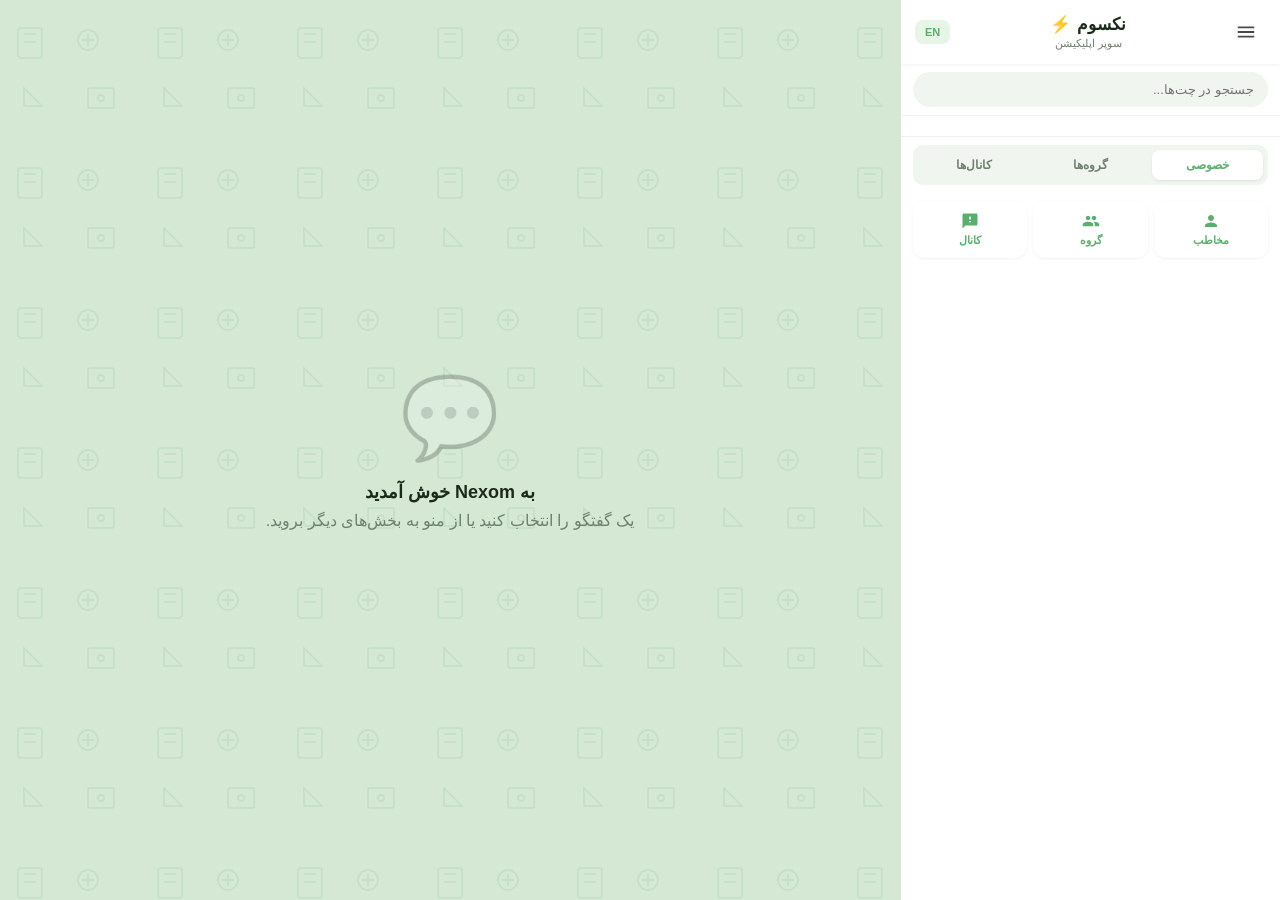
==== chat.html @ 6aa05f2f "Update chat.html" ====
<!DOCTYPE html>
<html lang="fa" dir="rtl">
<head>
<meta charset="UTF-8">
<meta name="viewport" content="width=device-width,initial-scale=1,maximum-scale=1,user-scalable=no">
<title>نکسوم | Nexom</title>
<link rel="manifest" href="./manifest.json">
<meta name="theme-color" content="#2ecc9b">
<meta name="apple-mobile-web-app-capable" content="yes">
<meta name="apple-mobile-web-app-status-bar-style" content="black-translucent">
<meta name="apple-mobile-web-app-title" content="نکسوم">
<link rel="icon" type="image/svg+xml" href="./icon.svg">
<link rel="apple-touch-icon" href="./icon.svg">
<link href="https://cdn.jsdelivr.net/gh/rastikerdar/vazirmatn@v33.003/Vazirmatn-font-face.css" rel="stylesheet">
<script src="https://cdn.jsdelivr.net/npm/livekit-client/dist/livekit-client.umd.min.js"></script>
<style>
*{margin:0;padding:0;box-sizing:border-box;-webkit-tap-highlight-color:transparent}
html,body{height:100%;font-family:'Vazirmatn',Tahoma,sans-serif;background:#d4e8d4;overflow:hidden;color:#1a2b1a}
body.lang-en{font-family:'Segoe UI',Tahoma,sans-serif}
:root{--p:#5bae6e;--p2:#4a9d5d;--p3:#e7f5e7;--bg:#d4e8d4;--bg2:#c8e0c8;--bubble-recv:#ffffff;--bubble-sent:#e0f0e0;--white:#ffffff;--text:#1a2b1a;--mut:#6e806e;--border:#e0e8e0;--err:#ef4444;}
body::before{content:'';position:fixed;inset:0;background-color:#d4e8d4;background-image:radial-gradient(circle at 10% 20%, rgba(255,255,255,.4) 0, transparent 20%),radial-gradient(circle at 80% 60%, rgba(255,255,255,.3) 0, transparent 20%),radial-gradient(circle at 40% 80%, rgba(255,255,255,.3) 0, transparent 20%);pointer-events:none;z-index:0;}

/* ============================================================ */
/* چیدمان تلگرامی (Split Layout) */
/* ============================================================ */
.app-wrapper{display:flex;height:100vh;width:100%;overflow:hidden;position:relative;z-index:1}

/* سایدبار (لیست چت‌ها) */
#page-chats{
  width:380px;height:100%;display:flex;flex-direction:column;
  background:#fff;border-left:1px solid #e0e0e0;flex-shrink:0;
  position:relative;z-index:10;padding:0;
}
[dir="ltr"] #page-chats{border-left:none;border-right:1px solid #e0e0e0}

/* پنل اصلی (چت و بقیه صفحات) */
#app-main{
  flex:1;height:100%;position:relative;overflow:hidden;
  background:#d4e8d4;
  background-image:url("data:image/svg+xml;utf8,<svg xmlns='http://www.w3.org/2000/svg' width='140' height='140' viewBox='0 0 140 140'><g fill='none' stroke='%234a9d5d' stroke-width='1.5' opacity='0.13'><rect x='18' y='28' width='24' height='30' rx='3'/><path d='M24 34 L36 34 M24 42 L36 42'/><circle cx='88' cy='40' r='10'/><path d='M82 40 L94 40 M88 34 L88 46'/><path d='M24 88 L42 106 L24 106 Z'/><rect x='88' y='88' width='26' height='20' rx='2'/><circle cx='101' cy='98' r='3'/></g></svg>");
  background-size:140px 140px;
}

.page{position:absolute;inset:0;display:none;flex-direction:column;padding:14px;overflow-y:auto;z-index:5;background:transparent}
.page.active{display:flex}
.page::-webkit-scrollbar{width:4px}
.page::-webkit-scrollbar-thumb{background:rgba(91,174,110,.3);border-radius:2px}

.chat-room{display:none;flex-direction:column;position:absolute;inset:0;z-index:20;background:#d4e8d4;background-image:url("data:image/svg+xml;utf8,<svg xmlns='http://www.w3.org/2000/svg' width='140' height='140' viewBox='0 0 140 140'><g fill='none' stroke='%234a9d5d' stroke-width='1.5' opacity='0.13'><rect x='18' y='28' width='24' height='30' rx='3'/><path d='M24 34 L36 34 M24 42 L36 42'/><circle cx='88' cy='40' r='10'/><path d='M82 40 L94 40 M88 34 L88 46'/><path d='M24 88 L42 106 L24 106 Z'/><rect x='88' y='88' width='26' height='20' rx='2'/><circle cx='101' cy='98' r='3'/></g></svg>");background-size:140px 140px;padding:0}
.chat-room.active{display:flex}

/* حالت خالی پنل اصلی */
#empty-panel{position:absolute;inset:0;display:flex;align-items:center;justify-content:center;flex-direction:column;color:#6e806e;text-align:center;z-index:1}
#empty-panel .icon{font-size:80px;opacity:.2;margin-bottom:16px}
#empty-panel h3{font-size:18px;font-weight:700;color:#1a2b1a;margin-bottom:8px}

/* هدر سایدبار */
.sidebar-header{display:flex;align-items:center;justify-content:space-between;padding:10px 14px;background:#fff;border-bottom:1px solid #f0f0f0;flex-shrink:0;position:relative;z-index:15}
.sidebar-header h1{font-size:17px;font-weight:800;display:flex;align-items:center;gap:6px}
.icon-btn{width:40px;height:40px;border-radius:50%;background:transparent;border:none;display:flex;align-items:center;justify-content:center;cursor:pointer;color:#4a4a4a;font-size:18px;flex-shrink:0;transition:background .2s}
.icon-btn:hover{background:#f0f5f0}
.icon-btn svg{width:22px;height:22px;fill:currentColor}
.lang-btn{background:#e7f5e7;color:var(--p);border:none;border-radius:8px;padding:6px 10px;font-family:inherit;font-size:11px;font-weight:700;cursor:pointer;flex-shrink:0}

/* منوی کشویی (همبرگری) */
.tg-side-menu{position:absolute;top:55px;right:14px;background:#fff;border-radius:12px;padding:6px;display:none;flex-direction:column;gap:2px;box-shadow:0 8px 24px rgba(0,0,0,.15);z-index:50;min-width:200px;border:1px solid #eee}
[dir="ltr"] .tg-side-menu{right:auto;left:14px}
.tg-side-menu.show{display:flex}
.tg-side-menu button{display:flex;align-items:center;gap:10px;padding:10px 14px;border:none;border-radius:8px;background:transparent;font-family:inherit;font-size:13.5px;color:var(--text);cursor:pointer;text-align:right;width:100%}
[dir="ltr"] .tg-side-menu button{text-align:left}
.tg-side-menu button:hover{background:#f4f4f5}
.tg-side-menu button.active{background:#e7f5e7;color:var(--p);font-weight:700}

/* دکمه بازگشت در هدر صفحات (برای موبایل) */
.page-header{display:none;align-items:center;background:#fff;padding:10px 14px;box-shadow:0 1px 4px rgba(0,0,0,.08);margin:-14px -14px 14px;flex-shrink:0}
.page-header h1{font-size:16px;font-weight:700;flex:1;display:flex;align-items:center;gap:8px;justify-content:center;margin-right:-40px}
.page-back-btn{width:40px;height:40px;border-radius:50%;background:transparent;border:none;font-size:20px;color:var(--p);cursor:pointer;display:flex;align-items:center;justify-content:center;z-index:2}

/* بقیه استایل‌های اصلی (بدون تغییر) */
.top-bar{display:flex;align-items:center;justify-content:space-between;margin:-14px -14px 14px;padding:12px 14px;background:#ffffff;box-shadow:0 1px 4px rgba(0,0,0,.08);flex-shrink:0;position:relative;z-index:5}
.app-title{text-align:center;flex:1}
.app-title h1{font-size:17px;font-weight:700;color:#1a2b1a;display:flex;align-items:center;justify-content:center;gap:6px}
.app-title p{font-size:11px;color:var(--mut);margin-top:2px}
.welcome-card{background:#ffffff;border-radius:16px;padding:16px;display:flex;align-items:center;gap:14px;margin-bottom:14px;flex-shrink:0;box-shadow:0 1px 3px rgba(0,0,0,.06)}
.welcome-avatar{width:56px;height:56px;border-radius:50%;background:linear-gradient(135deg,#5bae6e,#4a9d5d);display:flex;align-items:center;justify-content:center;font-size:24px;flex-shrink:0;background-size:cover;background-position:center;cursor:pointer;color:#fff}
.welcome-text{flex:1;min-width:0}
.welcome-text h2{font-size:15px;font-weight:700;margin-bottom:4px;color:#1a2b1a}
.welcome-text p{font-size:12px;color:var(--mut)}
.quick-actions{display:grid;grid-template-columns:repeat(4,1fr);gap:8px;margin-bottom:14px;flex-shrink:0}
.quick-btn{background:#ffffff;border:none;border-radius:14px;padding:12px 4px;display:flex;flex-direction:column;align-items:center;gap:6px;cursor:pointer;color:#1a2b1a;font-family:inherit;box-shadow:0 1px 3px rgba(0,0,0,.06);transition:transform .2s}
.quick-btn:hover{transform:translateY(-2px)}
.quick-icon{width:42px;height:42px;border-radius:50%;display:flex;align-items:center;justify-content:center;font-size:20px;color:#fff}
.quick-icon.g{background:linear-gradient(135deg,#5bae6e,#4a9d5d)}.quick-icon.ch{background:linear-gradient(135deg,#7b3ff2,#a855f7)}.quick-icon.ct{background:linear-gradient(135deg,#0088cc,#5bae6e)}.quick-icon.cv{background:linear-gradient(135deg,#a855f7,#ec4899)}.quick-icon.lb{background:linear-gradient(135deg,#22c55e,#16a34a)}.quick-icon.bot{background:linear-gradient(135deg,#f59e0b,#f97316)}.quick-icon.pay{background:linear-gradient(135deg,#06b6d4,#0891b2)}.quick-icon.edu{background:linear-gradient(135deg,#ec4899,#db2777)}
.quick-label{font-size:10.5px;font-weight:700;text-align:center;color:#2a3b2a}
.features-grid{display:grid;grid-template-columns:1fr 1fr;gap:8px;margin-bottom:14px;flex-shrink:0}
.feature-card{background:#ffffff;border-radius:14px;padding:12px;display:flex;align-items:center;gap:10px;box-shadow:0 1px 3px rgba(0,0,0,.06)}
.feature-icon{width:38px;height:38px;border-radius:50%;display:flex;align-items:center;justify-content:center;font-size:18px;flex-shrink:0;color:#fff}
.feature-icon.sec{background:linear-gradient(135deg,#5bae6e,#4a9d5d)}.feature-icon.spd{background:linear-gradient(135deg,#7b3ff2,#a855f7)}.feature-icon.cld{background:linear-gradient(135deg,#0088cc,#4f7fff)}.feature-icon.fre{background:linear-gradient(135deg,#a855f7,#ec4899)}
.feature-text{flex:1;min-width:0}
.feature-text h4{font-size:12px;font-weight:700;margin-bottom:2px;color:#1a2b1a}
.feature-text p{font-size:10px;color:var(--mut);line-height:1.4}
.stories-bar{padding:10px 12px;background:#ffffff;border-radius:16px;margin-bottom:14px;overflow-x:auto;white-space:nowrap;display:flex;gap:10px;scrollbar-width:none;flex-shrink:0;box-shadow:0 1px 3px rgba(0,0,0,.06)}
.stories-bar::-webkit-scrollbar{display:none}
.story-item{display:inline-flex;flex-direction:column;align-items:center;gap:5px;cursor:pointer;flex-shrink:0;width:64px}
.story-avatar{width:56px;height:56px;border-radius:50%;position:relative;padding:2.5px;background:#e0e8e0;border:2px solid var(--border)}
.story-avatar.has-story{background:linear-gradient(135deg,#5bae6e,#4a9d5d,#22c55e)}
.story-avatar.add-story{background:linear-gradient(135deg,#5bae6e,#4a9d5d)}
.story-avatar img{width:100%;height:100%;border-radius:50%;object-fit:cover;border:2px solid #fff}
.story-avatar .plus{position:absolute;bottom:-2px;right:-2px;width:22px;height:22px;border-radius:50%;background:#5bae6e;color:#fff;display:flex;align-items:center;justify-content:center;font-size:13px;font-weight:700;border:2.5px solid #fff}
.story-name{font-size:10px;color:#2a3b2a;text-align:center;overflow:hidden;text-overflow:ellipsis;white-space:nowrap;width:100%;font-weight:600}
.tabs{display:flex;gap:6px;margin-bottom:14px;background:#ffffff;border-radius:14px;padding:5px;flex-shrink:0;box-shadow:0 1px 3px rgba(0,0,0,.06)}
.tab{flex:1;padding:10px;border-radius:10px;text-align:center;font-size:12.5px;font-weight:700;color:var(--mut);cursor:pointer;background:transparent;border:none;font-family:inherit;transition:all .25s}
.tab.active{background:#e7f5e7;color:var(--p)}
.action-buttons{display:flex;gap:6px;margin-bottom:12px;flex-shrink:0}
.action-btn{flex:1;padding:11px 6px;background:#ffffff;border:none;border-radius:12px;color:var(--p);font-family:inherit;font-size:11px;font-weight:700;cursor:pointer;display:flex;flex-direction:column;align-items:center;gap:4px;box-shadow:0 1px 3px rgba(0,0,0,.06)}
.action-btn:hover{background:#f0f7f0}
.action-btn svg{width:18px;height:18px;fill:currentColor}
.list-container{flex:1;overflow-y:auto;padding-bottom:20px;background:#ffffff;border-radius:14px;padding:6px;box-shadow:0 1px 3px rgba(0,0,0,.06)}
.list-item{padding:12px 14px;background:#ffffff;border-radius:12px;margin-bottom:2px;display:flex;align-items:center;gap:12px;cursor:pointer;position:relative;transition:background .2s}
.list-item:hover{background:#f0f7f0}
.list-item.unread{background:#f0f9f0}
.list-avatar{width:52px;height:52px;border-radius:50%;background:linear-gradient(135deg,#5bae6e,#4a9d5d);display:flex;align-items:center;justify-content:center;font-size:20px;font-weight:700;flex-shrink:0;background-size:cover;background-position:center;position:relative;color:#fff}
.list-info{flex:1;min-width:0}
.list-name{font-size:14px;font-weight:700;margin-bottom:3px;color:#1a2b1a;overflow:hidden;text-overflow:ellipsis;white-space:nowrap}
.list-last-msg{font-size:12.5px;color:#5a6a5a;overflow:hidden;text-overflow:ellipsis;white-space:nowrap;margin-top:3px;font-weight:500}
.list-time{font-size:10.5px;color:var(--mut);position:absolute;top:14px;left:16px;font-weight:600}
[dir="ltr"] .list-time{left:auto;right:16px}
.list-time.unread-time{color:var(--p)}
.unread-badge{position:absolute;bottom:14px;left:16px;min-width:22px;height:22px;padding:0 6px;border-radius:11px;background:#5bae6e;color:#fff;font-size:11px;font-weight:800;display:flex;align-items:center;justify-content:center;direction:ltr}
[dir="ltr"] .unread-badge{left:auto;right:16px}
.empty-state{text-align:center;padding:60px 20px;color:var(--mut)}
.empty-state .icon{font-size:70px;margin-bottom:16px;opacity:.5}
.empty-state h3{font-size:15px;font-weight:700;color:#2a3b2a;margin-bottom:8px}
.chat-header{display:flex;align-items:center;gap:10px;padding:10px 14px;background:#ffffff;box-shadow:0 1px 4px rgba(0,0,0,.08);flex-shrink:0;position:relative;z-index:5}
.back-btn{width:38px;height:38px;border-radius:50%;background:transparent;border:none;color:#4a4a4a;font-size:18px;cursor:pointer;display:flex;align-items:center;justify-content:center;flex-shrink:0;font-family:inherit}
.back-btn:hover{background:#f0f5f0}
.room-avatar{width:42px;height:42px;border-radius:50%;background:linear-gradient(135deg,#5bae6e,#4a9d5d);display:flex;align-items:center;justify-content:center;font-size:17px;font-weight:700;color:#fff;flex-shrink:0;background-size:cover;background-position:center;cursor:pointer}
.room-info{flex:1;min-width:0;cursor:pointer;text-align:right}
.room-name{font-size:14.5px;font-weight:700;margin-bottom:2px;color:#1a2b1a}
.room-sub{font-size:11.5px;color:var(--mut);direction:ltr;text-align:right;overflow:hidden;text-overflow:ellipsis;white-space:nowrap}
.messages-area{flex:1;overflow-y:auto;padding:14px 10px;display:flex;flex-direction:column;gap:6px;background:transparent}
.messages-area::-webkit-scrollbar{width:4px}
.messages-area::-webkit-scrollbar-thumb{background:rgba(91,174,110,.3);border-radius:2px}
.messages-empty{flex:1;display:flex;flex-direction:column;align-items:center;justify-content:center;text-align:center;padding:20px}
.messages-empty svg{width:200px;height:200px;margin-bottom:24px;opacity:.9}
.messages-empty p{font-size:15px;font-weight:600;color:#3a4b3a;line-height:1.7}
.msg{max-width:78%;padding:8px 12px;border-radius:12px;font-size:14px;line-height:1.5;word-wrap:break-word;position:relative;box-shadow:0 1px 1px rgba(0,0,0,.05)}
.msg.other{align-self:flex-start;background:#ffffff;border-bottom-right-radius:2px;color:#1a2b1a}
.msg.mine{align-self:flex-end;background:#d9efd9;border-bottom-left-radius:2px;color:#1a2b1a}
.msg-sender{font-size:11px;font-weight:700;color:#5bae6e;margin-bottom:3px;direction:ltr;text-align:right}
.msg-actions{position:absolute;top:5px;left:5px;width:20px;height:20px;border-radius:50%;background:rgba(0,0,0,.05);display:flex;align-items:center;justify-content:center;font-size:12px;color:#8a988a;cursor:pointer;opacity:.5}
[dir="ltr"] .msg-actions{left:auto;right:5px}
.reply-preview{background:rgba(91,174,110,.1);border-right:3px solid var(--p);border-radius:6px;padding:5px 9px;margin-bottom:5px;font-size:11.5px;cursor:pointer;overflow:hidden}
.reply-name{font-weight:700;color:var(--p);font-size:10.5px;direction:ltr;text-align:right;margin-bottom:2px}
.reply-text{color:var(--mut);overflow:hidden;text-overflow:ellipsis;white-space:nowrap}
.msg-edited{font-size:10px;color:var(--mut);margin-top:3px;font-style:italic}
.voice-wrap{display:flex;align-items:center;gap:10px;min-width:220px}
.voice-play{width:44px;height:44px;border-radius:50%;background:#5bae6e;color:#fff;border:none;cursor:pointer;display:flex;align-items:center;justify-content:center;flex-shrink:0;font-size:16px}
.voice-wave{flex:1;height:26px;display:flex;align-items:center;gap:2px}
.voice-wave span{width:3px;background:#5bae6e;border-radius:2px;opacity:.5}
.voice-dur{font-size:11.5px;color:var(--mut);direction:ltr;font-weight:600}
.img-msg{max-width:260px;border-radius:12px;overflow:hidden;cursor:pointer;box-shadow:0 1px 3px rgba(0,0,0,.1)}
.img-msg img{width:100%;height:auto;display:block}
.file-msg{display:flex;align-items:center;gap:10px;min-width:200px}
.file-icon{width:42px;height:42px;border-radius:10px;background:#5bae6e;color:#fff;display:flex;align-items:center;justify-content:center;font-size:20px;flex-shrink:0}
.file-info{flex:1;min-width:0}
.file-name{font-size:12.5px;font-weight:700;overflow:hidden;text-overflow:ellipsis;white-space:nowrap;margin-bottom:2px}
.file-size{font-size:11px;color:var(--mut);direction:ltr}
.file-dl{width:34px;height:34px;border-radius:50%;background:#5bae6e;color:#fff;display:flex;align-items:center;justify-content:center;text-decoration:none;flex-shrink:0}
.msg-meta{display:flex;align-items:center;justify-content:flex-end;gap:3px;margin-top:3px;font-size:11px;direction:ltr}
.msg-check{font-weight:700;display:inline-block;letter-spacing:-2px}
.msg-check.sent{color:#8a988a}
.msg-check.read{color:#5bae6e}
.msg.deleted{opacity:.6;font-style:italic}
.msg-deleted-txt{font-size:12.5px;color:var(--mut);font-style:italic;display:flex;align-items:center;gap:6px}
.reply-bar{display:none;align-items:center;gap:10px;padding:8px 14px;background:#ffffff;border-top:1px solid var(--border);margin-bottom:0}
.reply-bar.show{display:flex}
.reply-bar-info{flex:1;min-width:0}
.reply-bar-name{font-size:11px;font-weight:700;color:var(--p);margin-bottom:2px;direction:ltr;text-align:right}
.reply-bar-text{font-size:11.5px;color:var(--mut);overflow:hidden;text-overflow:ellipsis;white-space:nowrap}
.reply-close{width:28px;height:28px;border-radius:50%;background:#f0f5f0;border:none;color:var(--mut);cursor:pointer;font-family:inherit}
.input-area{display:flex;gap:6px;padding:8px 10px;background:#ffffff;border-top:1px solid var(--border);flex-shrink:0;align-items:center}
.input-area .attach{width:42px;height:42px;border-radius:50%;background:transparent;border:none;color:#8a988a;font-size:20px;cursor:pointer;display:flex;align-items:center;justify-content:center;flex-shrink:0;font-family:inherit}
.input-area .attach:hover{background:#f0f5f0}
.msg-input{flex:1;padding:12px 16px;background:#f0f5f0;border:none;border-radius:22px;color:#1a2b1a;font-family:inherit;font-size:14px;outline:none;min-width:0}
.msg-input:focus{background:#e7f0e7}
.send-btn{width:46px;height:46px;border-radius:50%;background:#5bae6e;border:none;color:#fff;font-size:18px;cursor:pointer;display:flex;align-items:center;justify-content:center;flex-shrink:0;font-family:inherit}
.rec-bar{display:none;align-items:center;gap:10px;padding:10px 14px;background:#fff;border-top:1px solid var(--border)}
.rec-bar.show{display:flex}
.rec-dot{width:10px;height:10px;background:#ef4444;border-radius:50%;animation:bl 1s infinite}
@keyframes bl{0%,100%{opacity:1}50%{opacity:.3}}
.rec-time{font-size:14px;font-weight:700;color:#ef4444;direction:ltr}
.rec-text{flex:1;font-size:12px;color:#a05050}
.rec-btn{padding:6px 14px;border:none;border-radius:16px;cursor:pointer;font-family:inherit;font-size:12px;font-weight:700}
.rec-cancel{background:#f0f5f0;color:#1a2b1a}
.rec-send{background:#5bae6e;color:#fff}
.attach-menu{position:fixed;bottom:80px;right:14px;background:#fff;border-radius:14px;padding:6px;display:none;flex-direction:column;gap:4px;z-index:500;min-width:190px;box-shadow:0 4px 20px rgba(0,0,0,.15)}
[dir="ltr"] .attach-menu{right:auto;left:14px}
.attach-menu.show{display:flex}
.menu-item{display:flex;align-items:center;gap:12px;padding:10px 14px;border-radius:10px;cursor:pointer;font-family:inherit;font-size:13.5px;color:#1a2b1a;border:none;background:transparent;width:100%;text-align:right}
[dir="ltr"] .menu-item{text-align:left}
.menu-item:hover{background:#f0f5f0}
.menu-icon{width:36px;height:36px;border-radius:50%;display:flex;align-items:center;justify-content:center;font-size:18px;flex-shrink:0;color:#fff}
.menu-icon.img{background:linear-gradient(135deg,#5bae6e,#4a9d5d)}
.menu-icon.fl{background:linear-gradient(135deg,#22c55e,#16a34a)}
.menu-icon.vc{background:linear-gradient(135deg,#ef4444,#f97316)}
.msg-menu{position:fixed;background:#fff;border-radius:12px;padding:6px;display:none;flex-direction:column;gap:2px;z-index:5000;min-width:160px;box-shadow:0 4px 20px rgba(0,0,0,.15)}
.msg-menu.show{display:flex}
.msg-menu-item{display:flex;align-items:center;gap:10px;padding:10px 14px;border-radius:8px;cursor:pointer;font-family:inherit;font-size:13.5px;color:#1a2b1a;border:none;background:transparent;width:100%;text-align:right}
[dir="ltr"] .msg-menu-item{text-align:left}
.msg-menu-item:hover{background:#f0f5f0}
.msg-menu-item.reply{color:var(--p)}
.msg-menu-item.delete{color:#ef4444}
.modal-overlay{position:fixed;inset:0;background:rgba(0,0,0,.4);display:none;justify-content:center;align-items:center;z-index:1000;padding:16px;overflow-y:auto}
.modal-overlay.show{display:flex}
.modal{background:#fff;border-radius:20px;padding:22px;width:100%;max-width:420px;max-height:90vh;overflow-y:auto;box-shadow:0 10px 40px rgba(0,0,0,.2)}
.modal h3{font-size:16px;font-weight:700;margin-bottom:6px;color:#1a2b1a}
.modal p{font-size:12px;color:var(--mut);margin-bottom:16px}
.modal label{display:block;font-size:12px;color:#2a3b2a;margin-bottom:6px;font-weight:600}
.modal input,.modal textarea{width:100%;padding:12px 14px;background:#f0f5f0;border:1.5px solid var(--border);border-radius:12px;color:#1a2b1a;font-family:inherit;font-size:14px;outline:none;margin-bottom:12px}
.modal input:focus,.modal textarea:focus{border-color:var(--p);background:#fff}
.modal textarea{resize:vertical;min-height:60px}
.modal-btns{display:flex;gap:8px;margin-top:8px}
.modal-btns button{flex:1;padding:12px;border:none;border-radius:12px;font-family:inherit;font-size:13.5px;font-weight:700;cursor:pointer}
.btn-cancel{background:#f0f5f0;color:#2a3b2a}
.btn-primary{background:#5bae6e;color:#fff}
.btn-primary:hover{background:#4a9d5d}
.story-viewer{position:fixed;inset:0;background:#000;z-index:3000;display:none;flex-direction:column}
.story-viewer.show{display:flex}
.story-prog{position:absolute;top:12px;left:12px;right:12px;height:3px;background:rgba(255,255,255,.3);border-radius:3px;z-index:10;overflow:hidden}
.story-prog-bar{height:100%;background:#5bae6e;border-radius:3px;width:0%;transition:width .1s linear}
.story-head{position:absolute;top:24px;left:16px;right:16px;z-index:10;display:flex;align-items:center;gap:10px;color:#fff}
.story-head-av{width:36px;height:36px;border-radius:50%;background:#5bae6e;display:flex;align-items:center;justify-content:center;font-size:14px;font-weight:700;flex-shrink:0;background-size:cover;background-position:center}
.story-head-info{flex:1}
.story-head-name{font-size:13px;font-weight:600;direction:ltr;text-align:right}
.story-head-time{font-size:11px;opacity:.8}
.story-close{background:rgba(0,0,0,.5);color:#fff;border:none;width:36px;height:36px;border-radius:50%;cursor:pointer;font-size:18px;font-family:inherit}
.story-media{flex:1;display:flex;align-items:center;justify-content:center;position:relative}
.story-media img,.story-media video{max-width:100%;max-height:100%;object-fit:contain}
.story-cap{position:absolute;bottom:40px;left:20px;right:20px;color:#fff;font-size:14px;text-align:center;background:rgba(0,0,0,.5);padding:10px 16px;border-radius:10px}
.story-nav{position:absolute;top:50%;transform:translateY(-50%);background:rgba(0,0,0,.5);color:#fff;border:none;width:42px;height:42px;border-radius:50%;cursor:pointer;font-size:20px;z-index:10;font-family:inherit}
.story-prev{left:12px}.story-next{right:12px}
.story-preview{width:100%;max-height:220px;border-radius:12px;overflow:hidden;margin-bottom:12px;background:#f0f5f0;display:flex;align-items:center;justify-content:center;border:2px dashed #c8d8c8}
.story-preview.empty{height:130px;color:var(--mut);font-size:13px}
.story-preview img,.story-preview video{max-width:100%;max-height:220px;border-radius:12px}
.contacts-picker{max-height:180px;overflow-y:auto;border-radius:12px;padding:6px;margin-bottom:12px;background:#f0f5f0}
.contact-chk{display:flex;align-items:center;gap:10px;padding:8px 10px;border-radius:8px;cursor:pointer;margin-bottom:3px;background:#fff}
.contact-chk.selected{background:#e7f5e7}
.contact-chk input{width:16px;height:16px;accent-color:var(--p);flex-shrink:0}
.chk-avatar{width:30px;height:30px;border-radius:50%;background:#5bae6e;color:#fff;display:flex;align-items:center;justify-content:center;font-size:12px;font-weight:700;flex-shrink:0;background-size:cover;background-position:center}
.chk-info{flex:1;min-width:0}
.chk-name{font-size:12.5px;font-weight:600;margin-bottom:1px}
.chk-email{font-size:10.5px;color:var(--mut);direction:ltr;text-align:right;overflow:hidden;text-overflow:ellipsis;white-space:nowrap}
.selected-count{font-size:11.5px;color:var(--p);font-weight:600;text-align:center;margin-bottom:10px;min-height:16px}
.search-inp{width:100%;padding:10px 14px;border:none;background:#f0f5f0;border-radius:10px;font-size:13px;outline:none;font-family:inherit;color:#1a2b1a;margin-bottom:8px}
.pay-grid{display:grid;grid-template-columns:1fr 1fr;gap:10px;margin-bottom:14px}
.pay-card{background:#fff;border-radius:16px;padding:16px 12px;cursor:pointer;text-align:center;transition:all .3s;text-decoration:none;color:#1a2b1a;display:block;box-shadow:0 1px 3px rgba(0,0,0,.06)}
.pay-card:hover{transform:translateY(-3px);box-shadow:0 4px 12px rgba(0,0,0,.1)}
.pay-icon{font-size:32px;margin-bottom:8px}
.pay-title{font-size:13px;font-weight:700}
.operator-card{background:#fff;border-radius:16px;padding:20px;display:flex;flex-direction:column;align-items:center;gap:10px;cursor:pointer;text-decoration:none;color:#1a2b1a;transition:all .3s;box-shadow:0 1px 3px rgba(0,0,0,.06)}
.operator-card:hover{transform:translateY(-3px);box-shadow:0 4px 12px rgba(0,0,0,.1)}
.operator-logo{width:60px;height:60px;border-radius:50%;display:flex;align-items:center;justify-content:center;font-size:30px;font-weight:800;color:#fff}
.operator-logo.mci{background:linear-gradient(135deg,#5bae6e,#4a9d5d)}
.operator-logo.irancell{background:linear-gradient(135deg,#fbbf24,#f59e0b)}
.operator-logo.rightel{background:linear-gradient(135deg,#a855f7,#7b3ff2)}
.operator-name{font-size:14px;font-weight:700}
.operator-desc{font-size:11px;color:var(--mut)}
.edu-class{background:#fff;border-radius:14px;padding:14px;margin-bottom:10px;cursor:pointer;box-shadow:0 1px 3px rgba(0,0,0,.06)}
.edu-head{display:flex;align-items:center;gap:10px;margin-bottom:8px}
.edu-avatar{width:40px;height:40px;border-radius:50%;background:linear-gradient(135deg,#ec4899,#db2777);display:flex;align-items:center;justify-content:center;font-size:18px;flex-shrink:0;color:#fff}
.edu-name{flex:1;font-size:14px;font-weight:700}
.edu-info{font-size:11.5px;color:var(--mut);line-height:1.5}
.bot-card{background:#fff;border-radius:14px;padding:14px;margin-bottom:10px;box-shadow:0 1px 3px rgba(0,0,0,.06)}
.bot-head{display:flex;align-items:center;gap:10px;margin-bottom:8px}
.bot-avatar{width:40px;height:40px;border-radius:50%;background:linear-gradient(135deg,#f59e0b,#f97316);display:flex;align-items:center;justify-content:center;font-size:20px;flex-shrink:0;color:#fff}
.bot-name{flex:1;font-size:14px;font-weight:700}
.bot-desc{font-size:11.5px;color:var(--mut);line-height:1.5;margin-bottom:8px}
.bot-actions{display:flex;gap:6px}
.bot-actions button{flex:1;padding:8px;border:none;border-radius:8px;font-family:inherit;font-size:11.5px;font-weight:600;cursor:pointer}
.bot-start{background:#5bae6e;color:#fff}
.bot-del{background:rgba(239,68,68,.15);color:#ef4444}
.profile-card{text-align:center;padding:24px 16px;background:#fff;border-radius:20px;margin-bottom:14px;box-shadow:0 1px 3px rgba(0,0,0,.06)}
.profile-avatar-wrap{position:relative;display:inline-block;margin-bottom:12px}
.profile-avatar{width:110px;height:110px;border-radius:50%;background:linear-gradient(135deg,#5bae6e,#4a9d5d);display:flex;align-items:center;justify-content:center;font-size:44px;font-weight:800;color:#fff;background-size:cover;background-position:center;border:3px solid #e7f5e7}
.profile-avatar-edit{position:absolute;bottom:5px;right:5px;width:36px;height:36px;border-radius:50%;background:#5bae6e;color:#fff;display:flex;align-items:center;justify-content:center;font-size:16px;cursor:pointer;border:3px solid #fff}
.profile-name{font-size:20px;font-weight:800;margin-bottom:4px;color:#1a2b1a}
.profile-username{font-size:13px;color:var(--p);direction:ltr;margin-bottom:10px;font-weight:600}
.profile-bio{font-size:12.5px;color:var(--mut);line-height:1.6;padding:0 20px}
.profile-info{display:flex;flex-direction:column;gap:8px}
.profile-info-item{background:#fff;border-radius:14px;padding:12px 14px;display:flex;justify-content:space-between;align-items:center;box-shadow:0 1px 3px rgba(0,0,0,.06)}
.profile-info-label{font-size:12px;color:var(--p);font-weight:600}
.profile-info-value{font-size:12.5px;color:#1a2b1a;direction:ltr;font-weight:500}
.settings-section{margin-bottom:20px}
.settings-section h3{font-size:13px;font-weight:700;color:var(--p);margin-bottom:10px;padding:0 4px}
.settings-item{background:#fff;border-radius:14px;padding:12px 14px;margin-bottom:8px;display:flex;align-items:center;gap:12px;cursor:pointer;transition:background .2s;box-shadow:0 1px 3px rgba(0,0,0,.06)}
.settings-item:hover{background:#f0f7f0}
.settings-icon{width:42px;height:42px;border-radius:12px;background:#5bae6e;color:#fff;display:flex;align-items:center;justify-content:center;font-size:20px;flex-shrink:0}
.settings-info{flex:1;min-width:0}
.settings-title{font-size:13.5px;font-weight:600;margin-bottom:2px;color:#1a2b1a}
.settings-desc{font-size:11px;color:var(--mut)}
.settings-arrow{font-size:20px;color:var(--mut);flex-shrink:0;transform:scaleX(-1)}
.settings-select{background:#f0f5f0;border:none;border-radius:10px;padding:6px 10px;font-family:inherit;font-size:12px;color:var(--p);cursor:pointer;outline:none;flex-shrink:0}
.session-card{background:#f0f5f0;border-radius:12px;padding:12px;margin-bottom:8px}
.session-header{display:flex;align-items:center;gap:10px;margin-bottom:8px}
.session-icon{width:38px;height:38px;border-radius:10px;background:#5bae6e;color:#fff;display:flex;align-items:center;justify-content:center;font-size:18px}
.session-info{flex:1;min-width:0}
.session-device{font-size:13px;font-weight:600;margin-bottom:2px}
.session-time{font-size:11px;color:var(--mut)}
.session-current{font-size:10px;background:#5bae6e;color:#fff;padding:2px 8px;border-radius:8px;font-weight:700}
.call-modal{position:fixed;inset:0;background:#f0f5f0;z-index:5000;display:none;flex-direction:column;padding:20px;color:#1a2b1a}
.call-modal.show{display:flex}
.call-header{text-align:center;margin-bottom:20px}
.call-title{font-size:20px;font-weight:800;margin-bottom:6px}
.call-sub{font-size:13px;color:var(--mut)}
.call-participants{flex:1;display:grid;grid-template-columns:repeat(auto-fill,minmax(130px,1fr));gap:12px;align-content:start;overflow-y:auto;padding:10px 0}
.participant{background:#fff;border-radius:16px;padding:16px 8px;text-align:center;display:flex;flex-direction:column;align-items:center;gap:8px;box-shadow:0 1px 3px rgba(0,0,0,.06)}
.participant.speaking{border:2px solid #5bae6e}
.participant-avatar{width:60px;height:60px;border-radius:50%;background:#5bae6e;color:#fff;display:flex;align-items:center;justify-content:center;font-size:24px;font-weight:700;position:relative}
.participant-muted{position:absolute;bottom:-4px;right:-4px;width:22px;height:22px;border-radius:50%;background:#ef4444;display:flex;align-items:center;justify-content:center;font-size:11px;border:2px solid #fff}
.participant-name{font-size:12px;font-weight:600;overflow:hidden;text-overflow:ellipsis;white-space:nowrap;max-width:100%;direction:ltr}
.call-controls{display:flex;gap:12px;justify-content:center;padding:16px 0;flex-wrap:wrap}
.call-btn{width:60px;height:60px;border-radius:50%;border:none;cursor:pointer;display:flex;align-items:center;justify-content:center;font-size:22px;transition:all .2s;font-family:inherit}
.call-btn.mic{background:#5bae6e;color:#fff}
.call-btn.mic.muted{background:#ef4444}
.call-btn.end{background:#ef4444;color:#fff;width:70px;height:70px;font-size:26px}
.call-status{text-align:center;font-size:12px;color:var(--mut);padding:8px;min-height:20px}
.call-start-btn{background:#5bae6e!important;color:#fff!important;border:none!important;margin-right:auto}
.virtual-class{position:fixed;inset:0;background:#f0f5f0;z-index:4000;display:none;flex-direction:column;color:#1a2b1a}
.virtual-class.show{display:flex}
.vc-header{display:flex;align-items:center;gap:10px;padding:10px 14px;background:#fff;flex-shrink:0;box-shadow:0 1px 3px rgba(0,0,0,.06)}
.vc-header h3{flex:1;font-size:14px;font-weight:700;text-align:center;overflow:hidden;text-overflow:ellipsis;white-space:nowrap}
.vc-close{width:38px;height:38px;border-radius:50%;background:rgba(239,68,68,.15);border:none;color:#ef4444;font-size:18px;cursor:pointer;font-family:inherit}
.vc-live-badge{font-size:10px;background:#ef4444;padding:3px 8px;border-radius:8px;font-weight:700;display:flex;align-items:center;gap:4px;color:#fff}
.vc-live-dot{width:6px;height:6px;background:#fff;border-radius:50%;animation:bl 1s infinite}
.vc-tabs{display:flex;background:#fff;flex-shrink:0;border-bottom:1px solid var(--border)}
.vc-tab{flex:1;padding:12px 6px;background:transparent;border:none;color:var(--mut);font-family:inherit;font-size:12.5px;font-weight:600;cursor:pointer;border-bottom:3px solid transparent;display:flex;align-items:center;justify-content:center;gap:5px}
.vc-tab.active{color:var(--p);border-bottom-color:var(--p)}
.vc-body{flex:1;position:relative;overflow:hidden}
.vc-panel{position:absolute;inset:0;display:none;flex-direction:column;padding:10px}
.vc-panel.active{display:flex}
#vc-board-wrap{flex:1;background:#fff;border-radius:14px;position:relative;overflow:hidden;box-shadow:0 1px 3px rgba(0,0,0,.06)}
#whiteboard{display:block;width:100%;height:100%;cursor:crosshair;touch-action:none;position:relative;z-index:2}
#whiteboard.readonly{cursor:default}
.vc-board-tools{display:flex;gap:6px;padding-top:8px;flex-wrap:wrap;align-items:center}
.vc-tool-btn{background:#fff;border:none;color:#1a2b1a;font-family:inherit;font-size:12px;padding:8px 12px;border-radius:10px;cursor:pointer;display:flex;align-items:center;gap:5px;box-shadow:0 1px 3px rgba(0,0,0,.06)}
.vc-tool-btn.active{background:#5bae6e;color:#fff}
.vc-tool-btn.danger{background:rgba(239,68,68,.15);color:#ef4444}
.vc-tool-btn.upload{background:#5bae6e;color:#fff}
#vc-color{width:40px;height:36px;border:none;border-radius:10px;background:transparent;cursor:pointer;padding:2px}
.vc-lock-note{font-size:11px;color:var(--mut);padding:6px 10px;background:#f0f5f0;border-radius:8px;text-align:center}
.vc-image-layer{position:absolute;inset:0;pointer-events:none;z-index:1}
.vc-board-img{position:absolute;pointer-events:auto;cursor:move;border-radius:8px;box-shadow:0 2px 8px rgba(0,0,0,.15);user-select:none;touch-action:none;border:2px solid transparent}
.vc-board-img.selected{border-color:var(--p)}
.vc-board-img .vc-img-resize{position:absolute;bottom:-8px;right:-8px;width:20px;height:20px;border-radius:50%;background:var(--p);border:2px solid #fff;cursor:nwse-resize;display:none;align-items:center;justify-content:center;font-size:10px;color:#fff;font-weight:700}
.vc-board-img.selected .vc-img-resize{display:flex}
.vc-board-img .vc-img-delete{position:absolute;top:-8px;right:-8px;width:22px;height:22px;border-radius:50%;background:#ef4444;border:2px solid #fff;cursor:pointer;display:none;align-items:center;justify-content:center;font-size:11px;color:#fff;font-weight:700}
.vc-board-img.selected .vc-img-delete{display:flex}
#vc-messages{flex:1;overflow-y:auto;padding:8px;background:#fff;border-radius:14px;display:flex;flex-direction:column;gap:6px}
.vc-msg{max-width:80%;padding:8px 12px;border-radius:12px;font-size:13.5px;line-height:1.5;word-wrap:break-word}
.vc-msg.mine{align-self:flex-start;background:#d9efd9}
.vc-msg.other{align-self:flex-end;background:#f0f5f0}
.vc-msg-sender{font-size:10.5px;font-weight:700;color:#5bae6e;margin-bottom:3px;direction:ltr;text-align:right}
.vc-msg-time{font-size:9.5px;color:var(--mut);margin-top:3px;direction:ltr}
.vc-chat-input-row{display:flex;gap:6px;padding-top:8px}
.vc-chat-input{flex:1;padding:12px 14px;background:#f0f5f0;border:none;border-radius:24px;color:#1a2b1a;font-family:inherit;font-size:14px;outline:none}
.vc-send-btn{width:44px;height:44px;border-radius:50%;background:#5bae6e;border:none;color:#fff;font-size:18px;cursor:pointer;flex-shrink:0}
#vc-students-list{flex:1;overflow-y:auto;padding:4px}
.vc-student{display:flex;align-items:center;gap:10px;padding:12px;background:#fff;border-radius:14px;margin-bottom:8px;box-shadow:0 1px 3px rgba(0,0,0,.06)}
.vc-student-av{width:44px;height:44px;border-radius:50%;background:#5bae6e;color:#fff;display:flex;align-items:center;justify-content:center;font-size:18px;font-weight:700;position:relative;flex-shrink:0}
.vc-student-av.muted::after{content:'🔇';position:absolute;bottom:-3px;right:-3px;font-size:14px;background:#ef4444;width:20px;height:20px;border-radius:50%;display:flex;align-items:center;justify-content:center;border:2px solid #fff}
.vc-student-info{flex:1;min-width:0}
.vc-student-name{font-size:13.5px;font-weight:600;overflow:hidden;text-overflow:ellipsis;white-space:nowrap}
.vc-student-role{font-size:10.5px;color:var(--mut)}
.vc-student-actions{display:flex;gap:6px}
.vc-student-btn{padding:6px 10px;border:none;border-radius:8px;font-family:inherit;font-size:11px;font-weight:600;cursor:pointer;color:#fff}
.vc-mute-btn{background:#ef4444}
.vc-unmute-btn{background:#5bae6e}
.vc-write-grant{background:#f59e0b}
.vc-write-granted{background:#5bae6e}
.vc-empty-vc{text-align:center;padding:50px 20px;color:var(--mut);font-size:13px}
.vc-footer{display:flex;gap:8px;padding:10px 14px;background:#fff;justify-content:center;flex-shrink:0;position:relative;box-shadow:0 -1px 3px rgba(0,0,0,.06)}
.vc-ctrl{width:54px;height:54px;border-radius:50%;border:none;cursor:pointer;font-size:22px;display:flex;align-items:center;justify-content:center;font-family:inherit;transition:all .2s}
.vc-ctrl.mic{background:#5bae6e;color:#fff}
.vc-ctrl.mic.muted{background:#ef4444}
.vc-ctrl.mic.locked{background:#c8d8c8;opacity:.6;cursor:not-allowed}
.vc-ctrl.leave{background:#ef4444;color:#fff;width:64px;height:64px;font-size:26px}
.vc-enter-card{background:#fff;border-radius:16px;padding:18px;margin-bottom:14px;text-align:center;box-shadow:0 1px 3px rgba(0,0,0,.06)}
.vc-enter-card h3{font-size:15px;margin-bottom:8px;color:var(--p)}
.vc-enter-card p{font-size:12px;color:var(--mut);margin-bottom:14px;line-height:1.6}
.vc-enter-btn{width:100%;padding:14px;background:#5bae6e;color:#fff;border:none;border-radius:12px;font-family:inherit;font-size:14px;font-weight:700;cursor:pointer}
.vc-status-live{display:flex;align-items:center;justify-content:center;gap:8px;font-size:12px;color:#5bae6e;margin-top:10px}
.search-modal{position:fixed;inset:0;background:#f0f5f0;z-index:2500;display:none;flex-direction:column;padding:14px}
.search-modal.show{display:flex}
.search-header{display:flex;gap:10px;margin-bottom:14px;flex-shrink:0}
.search-header input{flex:1;padding:14px 18px;background:#fff;border:none;border-radius:24px;color:#1a2b1a;font-family:inherit;font-size:15px;outline:none;box-shadow:0 1px 3px rgba(0,0,0,.06)}
.search-header .close-search{width:48px;height:48px;border-radius:50%;background:#fff;border:none;color:#1a2b1a;font-size:20px;cursor:pointer;flex-shrink:0;font-family:inherit;box-shadow:0 1px 3px rgba(0,0,0,.06)}
.search-tabs{display:flex;gap:6px;margin-bottom:14px;background:#fff;border-radius:14px;padding:4px;flex-shrink:0;box-shadow:0 1px 3px rgba(0,0,0,.06)}
.search-tab{flex:1;padding:10px;border-radius:10px;text-align:center;font-size:12.5px;font-weight:600;color:var(--mut);cursor:pointer;background:transparent;border:none;font-family:inherit;transition:all .2s}
.search-tab.active{background:#e7f5e7;color:var(--p)}
.search-results{flex:1;overflow-y:auto;padding-bottom:20px}
.search-result-item{padding:14px;background:#fff;border-radius:14px;margin-bottom:8px;display:flex;align-items:center;gap:12px;cursor:pointer;transition:all .2s;box-shadow:0 1px 3px rgba(0,0,0,.06)}
.search-result-item.joined{opacity:.7}
.search-result-avatar{width:50px;height:50px;border-radius:50%;display:flex;align-items:center;justify-content:center;font-size:22px;flex-shrink:0;background:#5bae6e;color:#fff;background-size:cover;background-position:center}
.search-result-avatar.group{background:linear-gradient(135deg,#7b3ff2,#a855f7)}
.search-result-avatar.channel{background:linear-gradient(135deg,#0088cc,#5bae6e)}
.search-result-info{flex:1;min-width:0}
.search-result-name{font-size:14.5px;font-weight:700;margin-bottom:4px;overflow:hidden;text-overflow:ellipsis;white-space:nowrap;display:flex;align-items:center;gap:6px;color:#1a2b1a}
.search-result-type{font-size:10px;padding:2px 8px;border-radius:8px;font-weight:700;flex-shrink:0}
.search-result-type.group{background:rgba(123,63,242,.15);color:#7b3ff2}
.search-result-type.channel{background:rgba(91,174,110,.15);color:var(--p)}
.search-result-desc{font-size:12px;color:var(--mut);overflow:hidden;text-overflow:ellipsis;white-space:nowrap}
.search-result-btn{padding:8px 14px;border:none;border-radius:10px;font-family:inherit;font-size:11.5px;font-weight:700;cursor:pointer;flex-shrink:0;color:#fff}
.search-result-btn.join{background:#5bae6e}
.search-result-btn.joined{background:rgba(91,174,110,.15);color:var(--p);cursor:default}
.search-empty{text-align:center;padding:60px 20px;color:var(--mut)}
.search-empty .icon{font-size:56px;margin-bottom:14px;opacity:.5}
.search-empty h3{font-size:14px;font-weight:700;color:#2a3b2a;margin-bottom:8px}
.privacy-picker{display:flex;gap:8px;margin-bottom:14px}
.privacy-option{flex:1;padding:14px 10px;background:#f0f5f0;border-radius:14px;cursor:pointer;text-align:center;transition:all .25s;font-family:inherit;color:#1a2b1a;border:2px solid transparent}
.privacy-option.selected{background:#e7f5e7;border-color:var(--p)}
.privacy-icon{font-size:28px;margin-bottom:6px;display:block}
.privacy-title{font-size:13px;font-weight:700;margin-bottom:3px}
.privacy-desc{font-size:10.5px;color:var(--mut);line-height:1.4}
.emoji-picker{position:fixed;bottom:70px;right:14px;left:14px;max-width:420px;margin:0 auto;background:#fff;border-radius:18px;box-shadow:0 10px 40px rgba(0,0,0,.2);z-index:600;display:none;flex-direction:column;overflow:hidden;max-height:60vh}
.emoji-picker.show{display:flex}
.emoji-tabs{display:flex;gap:4px;padding:8px 10px;background:#f7fbf7;border-bottom:1px solid #e0e8e0;overflow-x:auto;scrollbar-width:none;flex-shrink:0}
.emoji-tab{width:38px;height:38px;border-radius:10px;background:transparent;border:none;font-size:20px;cursor:pointer;flex-shrink:0;transition:all .2s;display:flex;align-items:center;justify-content:center}
.emoji-tab.active{background:#5bae6e}
.emoji-search-wrap{padding:8px 12px 4px;flex-shrink:0}
.emoji-search{width:100%;padding:9px 14px;background:#f0f5f0;border:none;border-radius:20px;font-family:inherit;font-size:13px;outline:none;color:#1a2b1a}
.emoji-grid{display:grid;grid-template-columns:repeat(8,1fr);gap:2px;padding:10px;overflow-y:auto;flex:1}
.emoji-item{aspect-ratio:1;border:none;background:transparent;font-size:24px;cursor:pointer;border-radius:8px;display:flex;align-items:center;justify-content:center}
.emoji-empty{grid-column:1/-1;text-align:center;padding:30px 20px;color:#8a988a;font-size:13px}
.img-lightbox{position:fixed;inset:0;background:rgba(0,0,0,.95);z-index:9999;display:none;align-items:center;justify-content:center;padding:20px}
.img-lightbox.show{display:flex}
.img-lightbox img{max-width:100%;max-height:90vh;border-radius:12px}
.lightbox-close{position:absolute;top:20px;left:20px;width:44px;height:44px;border-radius:50%;background:rgba(255,255,255,.15);border:2px solid rgba(255,255,255,.3);color:#fff;font-size:20px;cursor:pointer;display:flex;align-items:center;justify-content:center}
.lightbox-download{position:absolute;top:20px;right:20px;width:44px;height:44px;border-radius:50%;background:rgba(255,255,255,.15);border:2px solid rgba(255,255,255,.3);color:#fff;font-size:20px;cursor:pointer;display:flex;align-items:center;justify-content:center;text-decoration:none}
#channel-lock-msg{padding:14px 20px;background:#ffffff;border-top:1px solid var(--border);text-align:center;font-size:12.5px;color:var(--mut);font-weight:600;flex-shrink:0}

/* استایل اختصاصی سایدبار */
#page-chats .top-bar{margin:0 !important;border-radius:0;box-shadow:0 1px 4px rgba(0,0,0,.06);padding:12px 14px}
#page-chats .stories-bar{margin:0;border-radius:0;box-shadow:none;border-bottom:1px solid #f0f0f0}
#page-chats .action-buttons{margin:8px 12px}
#page-chats .tabs{margin:8px 12px;box-shadow:none;background:#f0f5f0;border-radius:10px}
#page-chats .tab{padding:8px;border-radius:8px;font-size:12px}
#page-chats .tab.active{background:#fff;box-shadow:0 1px 3px rgba(0,0,0,.08)}
#page-chats .list-container{flex:1;min-height:0;margin:0;border-radius:0;box-shadow:none;padding:0;background:transparent}
#page-chats .list-item{border-radius:0;margin:0;border-bottom:1px solid #f8f8f8;padding:10px 14px}
#page-chats .list-item:hover{background:#f7fbf7}

/* ============================================================ */
/* استایل موبایل (تلگرام موبایل) */
/* ============================================================ */
@media (max-width: 768px) {
  .app-wrapper{flex-direction:column}
  #page-chats{width:100%;height:100%;position:absolute;inset:0;border-left:none}
  #app-main{position:absolute;inset:0;width:100%;height:100%;transform:translateX(100%);transition:transform 0.3s ease;z-index:20}
  [dir="ltr"] #app-main{transform:translateX(-100%)}
  .app-wrapper.show-main #app-main{transform:translateX(0)}
  .page-header{display:flex}
  .top-bar{display:none} /* هدر اصلی سایدبار در موبایل مخفی میشه و منو جایگزینش میشه */
  .sidebar-mobile-header{display:flex}
}

.sidebar-mobile-header{display:none;align-items:center;justify-content:space-between;padding:10px 14px;background:#fff;border-bottom:1px solid #f0f0f0;flex-shrink:0;position:relative;z-index:15}
.sidebar-mobile-header h1{font-size:17px;font-weight:800;display:flex;align-items:center;gap:6px}

</style>
</head>
<body>

<div class="app-wrapper" id="app-wrapper">

  <!-- ============================================================ -->
  <!-- سایدبار (لیست چت‌ها) -->
  <!-- ============================================================ -->
  <div id="page-chats" class="page active">
    
    <!-- هدر سایدبار (دسکتاپ) -->
    <div class="top-bar">
      <button class="icon-btn" onclick="toggleSideMenu(event)"><svg viewBox="0 0 24 24"><path d="M3 18h18v-2H3v2zm0-5h18v-2H3v2zm0-7v2h18V6H3z"/></svg></button>
      <div class="app-title"><h1><span data-i18n="appName">نکسوم</span> <span>⚡</span></h1><p data-i18n="appTagline">سوپر اپلیکیشن</p></div>
      <button class="lang-btn" onclick="toggleLang()"><span id="lang-lbl">EN</span></button>
    </div>

    <!-- منوی همبرگری (برای دسکتاپ و موبایل) -->
    <div class="tg-side-menu" id="tg-side-menu">
      <button onclick="showPage('home')" data-nav="home">🏠 <span data-i18n="home">خانه</span></button>
      <button onclick="showPage('library')" data-nav="library">🎬 <span data-i18n="library">کتابخانه</span></button>
      <button onclick="showPage('bots')" data-nav="bots">🤖 <span data-i18n="bots">ربات‌ها</span></button>
      <button onclick="showPage('payments')" data-nav="payments">💰 <span data-i18n="financeShort">مالی</span></button>
      <button onclick="showPage('education')" data-nav="education">📚 <span data-i18n="education">آموزش</span></button>
      <hr style="border:none;border-top:1px solid #eee;margin:4px 0">
      <button onclick="openMyProfile()" data-nav="profile">👤 <span data-i18n="profile">پروفایل</span></button>
      <button onclick="showPage('settings')" data-nav="settings">⚙️ <span data-i18n="settings">تنظیمات</span></button>
      <button onclick="logout()" style="color:#ef4444">🚪 <span data-i18n="logoutBtn">خروج</span></button>
    </div>

    <!-- هدر موبایل -->
    <div class="sidebar-mobile-header">
      <button class="icon-btn" onclick="toggleSideMenu(event)"><svg viewBox="0 0 24 24"><path d="M3 18h18v-2H3v2zm0-5h18v-2H3v2zm0-7v2h18V6H3z"/></svg></button>
      <h1>⚡ Nexom</h1>
      <button class="lang-btn" onclick="toggleLang()"><span id="lang-lbl-mob">EN</span></button>
    </div>

    <!-- جستجو -->
    <div style="padding:8px 12px;background:#fff;border-bottom:1px solid #f0f0f0;flex-shrink:0">
      <input type="text" class="search-inp" style="margin-bottom:0;background:#f0f5f0;border-radius:20px" placeholder="جستجو در چت‌ها..." oninput="filterChatList(this.value)">
    </div>

    <!-- استوری‌ها -->
    <div class="stories-bar" id="stories-bar"></div>

    <!-- تب‌ها -->
    <div class="tabs">
      <button class="tab active" data-tab="private" onclick="switchTab('private')" data-i18n="privateTab">خصوصی</button>
      <button class="tab" data-tab="group" onclick="switchTab('group')" data-i18n="groups">گروه‌ها</button>
      <button class="tab" data-tab="channel" onclick="switchTab('channel')" data-i18n="channels">کانال‌ها</button>
    </div>

    <!-- دکمه‌های عملیات (در دسکتاپ می‌تواند بماند یا با FAB جایگزین شود) -->
    <div class="action-buttons">
      <button class="action-btn" onclick="openNewContact()"><svg viewBox="0 0 24 24"><path d="M12 12c2.21 0 4-1.79 4-4s-1.79-4-4-4-4 1.79-4 4 1.79 4 4 4zm0 2c-2.67 0-8 1.34-8 4v2h16v-2c0-2.66-5.33-4-8-4z"/></svg><span data-i18n="newContact">مخاطب</span></button>
      <button class="action-btn" onclick="openNewGroup('group')"><svg viewBox="0 0 24 24"><path d="M16 11c1.66 0 2.99-1.34 2.99-3S17.66 5 16 5c-1.66 0-3 1.34-3 3s1.34 3 3 3zm-8 0c1.66 0 2.99-1.34 2.99-3S9.66 5 8 5C6.34 5 5 6.34 5 8s1.34 3 3 3zm0 2c-2.33 0-7 1.17-7 3.5V19h14v-2.5c0-2.33-4.67-3.5-7-3.5zm8 0c-.29 0-.62.02-.97.05 1.16.84 1.97 1.97 1.97 3.45V19h6v-2.5c0-2.33-4.67-3.5-7-3.5z"/></svg><span data-i18n="newGroup">گروه</span></button>
      <button class="action-btn" onclick="openNewGroup('channel')"><svg viewBox="0 0 24 24"><path d="M20 2H4c-1.1 0-2 .9-2 2v18l4-4h14c1.1 0 2-.9 2-2V4c0-1.1-.9-2-2-2zm-7 12h-2v-2h2v2zm0-4h-2V6h2v4z"/></svg><span data-i18n="newChannel">کانال</span></button>
    </div>

    <!-- لیست -->
    <div class="list-container" id="list-container"></div>
  </div>

  <!-- ============================================================ -->
  <!-- پنل اصلی (چت و بقیه صفحات) -->
  <!-- ============================================================ -->
  <div id="app-main">
    
    <!-- حالت خالی -->
    <div id="empty-panel">
      <div class="icon">💬</div>
      <h3>به Nexom خوش آمدید</h3>
      <p>یک گفتگو را انتخاب کنید یا از منو به بخش‌های دیگر بروید.</p>
    </div>

    <!-- اتاق چت -->
    <div class="chat-room" id="chat-room">
      <div class="chat-header">
        <button class="back-btn" onclick="closeRoom()">→</button>
        <div class="room-avatar" id="room-avatar">?</div>
        <div class="room-info" id="room-info-click">
          <div class="room-name" id="room-name"></div>
          <div class="room-sub" id="room-sub"></div>
          <div id="chat-status" style="min-height:14px;margin-top:2px"></div>
        </div>
        <button class="back-btn call-start-btn" id="call-start-btn" style="display:none" onclick="startCallFromChat()">📞</button>
        <button class="back-btn" id="room-menu-btn" style="display:none" onclick="toggleRoomMenu()">⋮</button>
      </div>
      <div class="messages-area" id="messages-area"></div>
      <div class="reply-bar" id="reply-bar">
        <span style="color:var(--p);font-size:18px">↩</span>
        <div class="reply-bar-info"><div class="reply-bar-name" id="reply-bar-name"></div><div class="reply-bar-text" id="reply-bar-text"></div></div>
        <button class="reply-close" id="reply-close">✕</button>
      </div>
      <div class="input-area" id="input-area">
        <button class="attach" id="attach-btn">📎</button>
        <button class="attach" id="emoji-btn" style="font-size:22px">😊</button>
        <input type="text" class="msg-input" id="msg-input" placeholder="پیام..." data-i18n-ph="msgPlaceholder">
        <button class="send-btn" id="send-btn">➤</button>
      </div>
      <div class="rec-bar" id="rec-bar">
        <div class="rec-dot"></div>
        <div class="rec-time" id="rec-time">0:00</div>
        <div class="rec-text" data-i18n="recording">در حال ضبط...</div>
        <button class="rec-btn rec-cancel" id="rec-cancel" data-i18n="cancel">لغو</button>
        <button class="rec-btn rec-send" id="rec-send" data-i18n="send">ارسال</button>
      </div>
    </div>

    <!-- صفحه خانه -->
    <div class="page" id="page-home">
      <div class="page-header">
        <button class="page-back-btn" onclick="showPage('chats')">→</button>
        <h1>🏠 <span data-i18n="home">خانه</span></h1>
        <div style="width:40px"></div>
      </div>
      <div class="welcome-card">
        <div class="welcome-avatar" id="home-avatar" onclick="openMyProfile()">⚡</div>
        <div class="welcome-text"><h2 id="home-greeting" data-i18n="welcome">سلام!</h2><p data-i18n="welcomeSub">به نکسوم خوش آمدید</p></div>
      </div>
      <div class="quick-actions">
        <button class="quick-btn" onclick="goTab('group')"><div class="quick-icon g">👥</div><div class="quick-label" data-i18n="groups">گروه‌ها</div></button>
        <button class="quick-btn" onclick="goTab('channel')"><div class="quick-icon ch">📢</div><div class="quick-label" data-i18n="channels">کانال‌ها</div></button>
        <button class="quick-btn" onclick="goTab('private')"><div class="quick-icon ct">👤</div><div class="quick-label" data-i18n="contacts">مخاطبین</div></button>
        <button class="quick-btn" onclick="goTab('private')"><div class="quick-icon cv">💬</div><div class="quick-label" data-i18n="chats">گفتگوها</div></button>
      </div>
      <div class="quick-actions">
        <button class="quick-btn" onclick="showPage('library')"><div class="quick-icon lb">🎬</div><div class="quick-label" data-i18n="library">کتابخانه</div></button>
        <button class="quick-btn" onclick="showPage('bots')"><div class="quick-icon bot">🤖</div><div class="quick-label" data-i18n="bots">ربات‌ها</div></button>
        <button class="quick-btn" onclick="showPage('payments')"><div class="quick-icon pay">💰</div><div class="quick-label" data-i18n="financeShort">مالی</div></button>
        <button class="quick-btn" onclick="showPage('education')"><div class="quick-icon edu">📚</div><div class="quick-label" data-i18n="education">آموزش</div></button>
      </div>
      <div class="features-grid">
        <div class="feature-card"><div class="feature-icon sec">🔒</div><div class="feature-text"><h4 data-i18n="secTitle">امنیت بالا</h4><p data-i18n="secSub">با رمزنگاری پیشرفته</p></div></div>
        <div class="feature-card"><div class="feature-icon spd">⚡</div><div class="feature-text"><h4 data-i18n="spdTitle">سرعت بالا</h4><p data-i18n="spdSub">ارسال و دریافت سریع</p></div></div>
        <div class="feature-card"><div class="feature-icon cld">☁️</div><div class="feature-text"><h4 data-i18n="cldTitle">فضای ابری</h4><p data-i18n="cldSub">دسترسی از همه جا</p></div></div>
        <div class="feature-card"><div class="feature-icon fre">⭐</div><div class="feature-text"><h4 data-i18n="freTitle">رایگان</h4><p data-i18n="freSub">بدون هزینه، همیشه</p></div></div>
      </div>
    </div>

    <!-- صفحه کتابخانه -->
    <div class="page" id="page-library">
      <div class="page-header">
        <button class="page-back-btn" onclick="showPage('chats')">→</button>
        <h1>🎬 <span data-i18n="library">کتابخانه</span></h1>
        <button class="icon-btn" onclick="openLibModal()"><svg viewBox="0 0 24 24"><path d="M19 13h-6v6h-2v-6H5v-2h6V5h2v6h6v2z"/></svg></button>
      </div>
      <div id="lib-list"></div>
    </div>

    <!-- صفحه ربات‌ها -->
    <div class="page" id="page-bots">
      <div class="page-header">
        <button class="page-back-btn" onclick="showPage('chats')">→</button>
        <h1>🤖 <span data-i18n="bots">ربات‌ها</span></h1>
        <button class="icon-btn" onclick="openBotModal()"><svg viewBox="0 0 24 24"><path d="M19 13h-6v6h-2v-6H5v-2h6V5h2v6h6v2z"/></svg></button>
      </div>
      <div id="bots-list"></div>
    </div>

    <!-- صفحه مالی -->
    <div class="page" id="page-payments">
      <div class="page-header">
        <button class="page-back-btn" onclick="showPage('chats')">→</button>
        <h1>💰 <span data-i18n="finance">خدمات مالی</span></h1>
        <div style="width:40px"></div>
      </div>
      <div class="welcome-card"><div class="welcome-avatar">💰</div><div class="welcome-text"><h2 data-i18n="wallet">کیف پول</h2><p><span data-i18n="balance">موجودی</span>: <b id="wallet-bal">۰ تومان</b></p></div></div>
      <h3 style="font-size:14px;margin:14px 0 10px;color:var(--p)" data-i18n="chargeSection">📱 شارژ و بسته اینترنت</h3>
      <div class="pay-grid">
        <a href="https://shop.mci.ir/" target="_blank" rel="noopener" class="operator-card"><div class="operator-logo mci">M</div><div class="operator-name" data-i18n="mci">همراه اول</div><div class="operator-desc" data-i18n="chargeDesc">شارژ / بسته اینترنت</div></a>
        <a href="https://shop.irancell.ir/" target="_blank" rel="noopener" class="operator-card"><div class="operator-logo irancell">I</div><div class="operator-name" data-i18n="irancell">ایرانسل</div><div class="operator-desc" data-i18n="chargeDesc">شارژ / بسته اینترنت</div></a>
        <a href="https://shop.rightel.ir/" target="_blank" rel="noopener" class="operator-card"><div class="operator-logo rightel">R</div><div class="operator-name" data-i18n="rightel">رایتل</div><div class="operator-desc" data-i18n="chargeDesc">شارژ / بسته اینترنت</div></a>
        <a href="https://shad.ir/" target="_blank" rel="noopener" class="operator-card"><div class="operator-logo mci">📞</div><div class="operator-name" data-i18n="otherOperators">سایر اپراتورها</div><div class="operator-desc" data-i18n="servicePortal">سامانه خدمات</div></a>
      </div>
      <h3 style="font-size:14px;margin:14px 0 10px;color:var(--p)" data-i18n="otherServices">🧾 خدمات دیگر</h3>
      <div class="pay-grid">
        <a href="https://www.tavanir.org.ir/" target="_blank" rel="noopener" class="pay-card"><div class="pay-icon">💡</div><div class="pay-title" data-i18n="payElectricity">پرداخت برق</div></a>
        <a href="https://www.nigc.ir/" target="_blank" rel="noopener" class="pay-card"><div class="pay-icon">🔥</div><div class="pay-title" data-i18n="payGas">پرداخت گاز</div></a>
        <a href="https://www.abfa.ir/" target="_blank" rel="noopener" class="pay-card"><div class="pay-icon">💧</div><div class="pay-title" data-i18n="payWater">پرداخت آب</div></a>
        <a href="https://epay.bankmellat.ir/" target="_blank" rel="noopener" class="pay-card"><div class="pay-icon">📞</div><div class="pay-title" data-i18n="payPhone">پرداخت تلفن</div></a>
      </div>
    </div>

    <!-- صفحه آموزش -->
    <div class="page" id="page-education">
      <div class="page-header">
        <button class="page-back-btn" onclick="showPage('chats')">→</button>
        <h1>📚 <span data-i18n="education">آموزش</span></h1>
        <button class="icon-btn" onclick="openEduModal()"><svg viewBox="0 0 24 24"><path d="M19 13h-6v6h-2v-6H5v-2h6V5h2v6h6v2z"/></svg></button>
      </div>
      <div style="display:flex;gap:8px;margin-bottom:12px">
        <button class="action-btn" style="flex:1" onclick="openEduJoin()"><span style="font-size:18px">🔑</span><span data-i18n="joinWithCode">ورود با کد</span></button>
        <button class="action-btn" style="flex:1" onclick="openEduModal()"><span style="font-size:18px">➕</span><span data-i18n="createClass">ساخت کلاس</span></button>
      </div>
      <div id="edu-list"></div>
    </div>

    <!-- پنل کلاس -->
    <div class="page" id="page-class-panel">
      <div class="page-header">
        <button class="page-back-btn" onclick="closeClassPanel()">→</button>
        <h1 id="cp-title">📚 <span data-i18n="classes">کلاس</span></h1>
        <div style="width:40px"></div>
      </div>
      <div class="welcome-card" id="cp-code-card" style="margin-bottom:12px">
        <div class="welcome-avatar" style="font-size:22px">🔑</div>
        <div class="welcome-text"><h2 data-i18n="classCode">کد کلاس</h2><p style="font-size:18px;font-weight:900;letter-spacing:6px;direction:ltr;color:var(--p)" id="cp-code">------</p></div>
        <button class="lang-btn" onclick="copyCpCode()" data-i18n="copy">کپی</button>
      </div>
      <div class="tabs" style="margin-bottom:12px">
        <button class="tab active" data-cp="videos" onclick="switchCpTab('videos')" data-i18n="videos">🎬 ویدیوها</button>
        <button class="tab" data-cp="members" onclick="switchCpTab('members')" data-i18n="members">👥 اعضا</button>
        <button class="tab vc-tab-icon" data-cp="virtual" onclick="switchCpTab('virtual')">🎥 کلاس مجازی</button>
      </div>
      <div id="cp-videos">
        <button class="btn-primary" id="cp-add-video-btn" style="width:100%;padding:11px;border-radius:12px;margin-bottom:12px;font-family:inherit;font-weight:700;cursor:pointer" onclick="openAddVideoModal()" data-i18n="addVideo">➕ افزودن ویدیو</button>
        <div id="cp-videos-list"></div>
      </div>
      <div id="cp-members" style="display:none"><div id="cp-members-list"></div></div>
      <div id="cp-virtual" style="display:none">
        <div class="vc-enter-card">
          <h3>🎥 کلاس مجازی</h3>
          <p id="vc-enter-desc">یک جلسه زنده با صدا، چت و تخته سفید برگزار کن</p>
          <button class="vc-enter-btn" onclick="enterVirtualClass()">🚀 ورود به کلاس مجازی</button>
          <div class="vc-status-live" id="vc-live-status" style="display:none"><span class="vc-live-dot"></span><span>کلاس در حال برگزاری...</span></div>
        </div>
        <div id="vc-active-rooms" style="margin-top:14px"></div>
      </div>
    </div>

    <!-- صفحه پروفایل -->
    <div class="page" id="page-profile">
      <div class="page-header">
        <button class="page-back-btn" onclick="showPage('chats')">→</button>
        <h1 data-i18n="profile">پروفایل</h1>
        <button class="icon-btn" onclick="openEditProfile()"><svg viewBox="0 0 24 24"><path d="M3 17.25V21h3.75L17.81 9.94l-3.75-3.75L3 17.25zM20.71 7.04c.39-.39.39-1.02 0-1.41l-2.34-2.34c-.39-.39-1.02-.39-1.41 0l-1.83 1.83 3.75 3.75 1.83-1.83z"/></svg></button>
      </div>
      <div class="profile-card">
        <div class="profile-avatar-wrap">
          <div class="profile-avatar" id="profile-avatar">?</div>
          <div class="profile-avatar-edit" onclick="document.getElementById('avatar-file').click()">📷</div>
        </div>
        <h2 class="profile-name" id="profile-name">...</h2>
        <p class="profile-username" id="profile-username">@...</p>
        <p class="profile-bio" id="profile-bio">—</p>
      </div>
      <div class="profile-info">
        <div class="profile-info-item"><span class="profile-info-label" data-i18n="phoneLbl">📱 شماره تماس</span><span class="profile-info-value" id="profile-phone">—</span></div>
        <div class="profile-info-item"><span class="profile-info-label" data-i18n="emailLbl">✉️ ایمیل</span><span class="profile-info-value" id="profile-email-txt">—</span></div>
      </div>
      <input type="file" id="avatar-file" accept="image/*" style="display:none">
    </div>

    <!-- صفحه تنظیمات -->
    <div class="page" id="page-settings">
      <div class="page-header">
        <button class="page-back-btn" onclick="showPage('chats')">→</button>
        <h1 data-i18n="settings">تنظیمات</h1>
        <div style="width:40px"></div>
      </div>
      <div class="settings-section">
        <h3 data-i18n="accountSection">👤 حساب کاربری</h3>
        <div class="settings-item" onclick="openMyProfile()">
          <div class="settings-icon">👤</div>
          <div class="settings-info"><div class="settings-title" data-i18n="profile">پروفایل</div><div class="settings-desc" data-i18n="profileDesc">نام، عکس، بیوگرافی</div></div>
          <div class="settings-arrow">‹</div>
        </div>
      </div>
      <div class="settings-section" id="install-section" style="display:none">
        <h3>📲 نصب اپلیکیشن</h3>
        <div class="settings-item" id="install-btn" onclick="installPWA()">
          <div class="settings-icon" style="background:linear-gradient(135deg,#7b3ff2,#a855f7)">📲</div>
          <div class="settings-info"><div class="settings-title">نصب نکسوم</div><div class="settings-desc">نکسوم رو مثل یه اپ نصب کن</div></div>
          <div class="settings-arrow">‹</div>
        </div>
      </div>
      <div class="settings-section">
        <h3>🔔 اعلان‌ها</h3>
        <div class="settings-item" id="notif-permission-btn" onclick="askNotificationPermission()">
          <div class="settings-icon" style="background:linear-gradient(135deg,#f59e0b,#f97316)">🔔</div>
          <div class="settings-info"><div class="settings-title">فعال‌سازی اعلان</div><div class="settings-desc" id="notif-status">برای دریافت اعلان پیام و تماس کلیک کن</div></div>
          <div class="settings-arrow">‹</div>
        </div>
        <div class="settings-item" onclick="testNotification()">
          <div class="settings-icon" style="background:linear-gradient(135deg,#5bae6e,#4a9d5d)">🧪</div>
          <div class="settings-info"><div class="settings-title">تست اعلان</div><div class="settings-desc">یه اعلان تستی نشون بده</div></div>
          <div class="settings-arrow">‹</div>
        </div>
      </div>
      <div class="settings-section">
        <h3 data-i18n="languageSection">🌐 زبان</h3>
        <div class="settings-item">
          <div class="settings-icon">🌐</div>
          <div class="settings-info"><div class="settings-title" data-i18n="language">زبان</div><div class="settings-desc" data-i18n="languageDesc">فارسی یا انگلیسی</div></div>
          <select class="settings-select" id="lang-select" onchange="changeLang(this.value)"><option value="fa">فارسی</option><option value="en">English</option></select>
        </div>
      </div>
      <div class="settings-section">
        <h3 data-i18n="securitySection">🔒 امنیت</h3>
        <div class="settings-item" onclick="openTwoFA()">
          <div class="settings-icon">🔐</div>
          <div class="settings-info"><div class="settings-title" data-i18n="twoFA">رمز دو مرحله‌ای</div><div class="settings-desc" id="twofa-status" data-i18n="twoFADesc">محافظت بیشتر از حساب</div></div>
          <div class="settings-arrow">‹</div>
        </div>
        <div class="settings-item" onclick="showSessions()">
          <div class="settings-icon">📱</div>
          <div class="settings-info"><div class="settings-title" data-i18n="activeSessions">نشست‌های فعال</div><div class="settings-desc" data-i18n="activeSessionsDesc">دستگاه‌های متصل</div></div>
          <div class="settings-arrow">‹</div>
        </div>
        <div class="settings-item" onclick="changePassword()">
          <div class="settings-icon">🔑</div>
          <div class="settings-info"><div class="settings-title" data-i18n="changePassword">تغییر رمز عبور</div><div class="settings-desc" data-i18n="changePasswordDesc">رمز جدید تنظیم کن</div></div>
          <div class="settings-arrow">‹</div>
        </div>
      </div>
      <div class="settings-section">
        <h3 data-i18n="aboutSection">ℹ️ درباره</h3>
        <div class="settings-item" onclick="alert('نکسوم - نسخه ۱.۰\nساخته شده توسط استودیو MMA')">
          <div class="settings-icon">📱</div>
          <div class="settings-info"><div class="settings-title" data-i18n="appVersion">نسخه برنامه</div><div class="settings-desc">1.0.0</div></div>
          <div class="settings-arrow">‹</div>
        </div>
        <div class="settings-item" onclick="logout()">
          <div class="settings-icon" style="background:linear-gradient(135deg,#ef4444,#dc2626)">🚪</div>
          <div class="settings-info"><div class="settings-title" style="color:#ef4444" data-i18n="logoutBtn">خروج از حساب</div><div class="settings-desc" data-i18n="logoutDesc">خارج شدن از این دستگاه</div></div>
          <div class="settings-arrow">‹</div>
        </div>
      </div>
    </div>

  </div> <!-- End of app-main -->
</div> <!-- End of app-wrapper -->

<!-- ============================================================ -->
<!-- مودال‌ها و منوهای شناور (بدون تغییر) -->
<!-- ============================================================ -->
<div class="attach-menu" id="attach-menu">
  <button class="menu-item" onclick="pickImage()"><span class="menu-icon img">🖼️</span><span data-i18n="sendImage">ارسال عکس</span></button>
  <button class="menu-item" onclick="pickFile()"><span class="menu-icon fl">📄</span><span data-i18n="sendFile">ارسال فایل</span></button>
  <button class="menu-item" onclick="startRec()"><span class="menu-icon vc">🎤</span><span data-i18n="sendVoice">ضبط ویس</span></button>
</div>

<div class="emoji-picker" id="emoji-picker">
  <div class="emoji-tabs">
    <button class="emoji-tab active" data-cat="smileys" onclick="switchEmojiCat('smileys')">😊</button>
    <button class="emoji-tab" data-cat="gestures" onclick="switchEmojiCat('gestures')">👍</button>
    <button class="emoji-tab" data-cat="hearts" onclick="switchEmojiCat('hearts')">❤️</button>
    <button class="emoji-tab" data-cat="animals" onclick="switchEmojiCat('animals')">🐶</button>
    <button class="emoji-tab" data-cat="food" onclick="switchEmojiCat('food')">🍕</button>
    <button class="emoji-tab" data-cat="activities" onclick="switchEmojiCat('activities')">⚽</button>
    <button class="emoji-tab" data-cat="objects" onclick="switchEmojiCat('objects')">💡</button>
    <button class="emoji-tab" data-cat="symbols" onclick="switchEmojiCat('symbols')">⭐</button>
  </div>
  <div class="emoji-search-wrap">
    <input type="text" class="emoji-search" id="emoji-search" placeholder="جستجوی ایموجی..." oninput="searchEmoji()">
  </div>
  <div class="emoji-grid" id="emoji-grid"></div>
</div>

<div class="img-lightbox" id="img-lightbox">
  <button class="lightbox-close" onclick="closeLightbox()">✕</button>
  <a class="lightbox-download" id="lightbox-download" href="#" download>⬇</a>
  <img id="lightbox-img" src="" alt="">
</div>

<input type="file" id="file-img" accept="image/*" style="display:none">
<input type="file" id="file-doc" style="display:none">
<input type="file" id="file-story" accept="image/*,video/*" style="display:none">
<input type="file" id="file-lib" accept="video/*,image/*" style="display:none">

<div class="story-viewer" id="story-viewer">
  <div class="story-prog"><div class="story-prog-bar" id="story-prog-bar"></div></div>
  <div class="story-head"><div class="story-head-av" id="story-head-av"></div><div class="story-head-info"><div class="story-head-name" id="story-head-name"></div><div class="story-head-time" id="story-head-time"></div></div><button class="story-close" onclick="closeStory()">✕</button></div>
  <button class="story-nav story-prev" onclick="prevStory()">‹</button>
  <button class="story-nav story-next" onclick="nextStory()">›</button>
  <div class="story-media" id="story-media"></div>
  <div class="story-cap" id="story-cap" style="display:none"></div>
</div>

<!-- مودال‌ها -->
<div class="modal-overlay" id="contact-modal"><div class="modal"><h3 data-i18n="newContactTitle">👤 مخاطب جدید</h3><p data-i18n="newContactDesc">ایمیل مخاطب را وارد کن</p><input type="email" id="contact-email" placeholder="friend@example.com"><div class="modal-btns"><button class="btn-cancel" onclick="closeModal('contact-modal')" data-i18n="cancel">انصراف</button><button class="btn-primary" id="contact-add" data-i18n="add">افزودن</button></div></div></div>
<div class="modal-overlay" id="group-modal"><div class="modal"><h3 id="group-title" data-i18n="newGroupTitle">گروه جدید</h3><p data-i18n="newGroupDesc">اطلاعات را وارد کن</p>
<label>🔒 نوع دسترسی</label>
<div class="privacy-picker">
  <button class="privacy-option selected" data-privacy="public" onclick="setGroupPrivacy('public')"><span class="privacy-icon">🌐</span><div class="privacy-title">عمومی</div><div class="privacy-desc">در جستجو دیده می‌شود</div></button>
  <button class="privacy-option" data-privacy="private" onclick="setGroupPrivacy('private')"><span class="privacy-icon">🔒</span><div class="privacy-title">خصوصی</div><div class="privacy-desc">فقط با دعوت</div></button>
</div>
<label data-i18n="nameLbl">نام</label><input type="text" id="group-name"><label data-i18n="descLbl">توضیحات</label><textarea id="group-desc"></textarea><label data-i18n="selectMembers">انتخاب اعضا</label><input type="text" class="search-inp" id="search-contacts" placeholder="جستجو..." data-i18n-ph="searchPlaceholder"><div class="contacts-picker" id="contacts-picker"></div><div class="selected-count" id="selected-count"></div><div class="modal-btns"><button class="btn-cancel" onclick="closeModal('group-modal')" data-i18n="cancel">انصراف</button><button class="btn-primary" id="group-create" data-i18n="create">ساخت</button></div></div></div>
<div class="modal-overlay" id="story-modal"><div class="modal"><h3 data-i18n="newStoryTitle">📸 استوری جدید</h3><p data-i18n="newStoryDesc">عکس یا ویدیو انتخاب کن</p><div class="story-preview empty" id="story-preview" data-i18n="nothingSelected">چیزی انتخاب نشده</div><button class="btn-primary" style="width:100%;padding:11px;border-radius:12px;margin-bottom:12px" onclick="document.getElementById('file-story').click()" data-i18n="pickFile">📷 انتخاب فایل</button><label data-i18n="captionLbl">کپشن</label><input type="text" id="story-cap-inp"><div class="modal-btns"><button class="btn-cancel" onclick="closeModal('story-modal')" data-i18n="cancel">انصراف</button><button class="btn-primary" id="story-pub" data-i18n="publish">انتشار</button></div></div></div>
<div class="modal-overlay" id="edit-modal"><div class="modal"><h3 data-i18n="editMsgTitle">✏️ ویرایش پیام</h3><p data-i18n="editMsgDesc">متن جدید را وارد کن</p><input type="text" id="edit-inp"><div class="modal-btns"><button class="btn-cancel" onclick="closeModal('edit-modal')" data-i18n="cancel">انصراف</button><button class="btn-primary" id="edit-save" data-i18n="save">ذخیره</button></div></div></div>
<div class="modal-overlay" id="lib-modal"><div class="modal"><h3 data-i18n="libAddTitle">🎬 افزودن به کتابخانه</h3><label data-i18n="titleLbl">عنوان</label><input type="text" id="lib-title"><label data-i18n="descLbl">توضیحات</label><textarea id="lib-desc"></textarea><div class="story-preview empty" id="lib-preview" data-i18n="nothingSelected">چیزی انتخاب نشده</div><button class="btn-primary" style="width:100%;padding:11px;border-radius:12px;margin-bottom:12px" onclick="document.getElementById('file-lib').click()" data-i18n="pickFile">📷 انتخاب فایل</button><div class="modal-btns"><button class="btn-cancel" onclick="closeModal('lib-modal')" data-i18n="cancel">انصراف</button><button class="btn-primary" id="lib-pub" data-i18n="add">افزودن</button></div></div></div>
<div class="modal-overlay" id="bot-modal"><div class="modal"><h3 data-i18n="botNewTitle">🤖 ربات جدید</h3><label data-i18n="nameLbl">نام</label><input type="text" id="bot-name"><label data-i18n="descLbl">توضیحات</label><textarea id="bot-desc"></textarea><label data-i18n="autoReplyLbl">پاسخ خودکار</label><textarea id="bot-reply"></textarea><div class="modal-btns"><button class="btn-cancel" onclick="closeModal('bot-modal')" data-i18n="cancel">انصراف</button><button class="btn-primary" id="bot-create" data-i18n="create">ساخت</button></div></div></div>
<div class="modal-overlay" id="edu-modal"><div class="modal"><h3 data-i18n="newClassTitle">📚 کلاس جدید</h3><label data-i18n="classNameLbl">نام کلاس</label><input type="text" id="edu-name"><label data-i18n="descLbl">توضیحات</label><textarea id="edu-desc"></textarea><div class="modal-btns"><button class="btn-cancel" onclick="closeModal('edu-modal')" data-i18n="cancel">انصراف</button><button class="btn-primary" id="edu-create" data-i18n="create">ساخت</button></div></div></div>
<div class="modal-overlay" id="edu-join-modal"><div class="modal"><h3 data-i18n="joinTitle">🔑 ورود به کلاس</h3><p data-i18n="joinDesc">کد ۶ رقمی که معلم داده رو وارد کن</p><input type="text" id="edu-join-code" maxlength="6" inputmode="numeric" pattern="[0-9]*" placeholder="123456" style="text-align:center;font-size:24px;letter-spacing:8px;font-weight:800;direction:ltr"><div class="modal-btns"><button class="btn-cancel" onclick="closeModal('edu-join-modal')" data-i18n="cancel">انصراف</button><button class="btn-primary" id="edu-join-btn" data-i18n="enter">ورود</button></div></div></div>
<div class="modal-overlay" id="edu-code-modal"><div class="modal"><h3 data-i18n="classCreated">✅ کلاس ساخته شد!</h3><p data-i18n="giveCodeDesc">این کد رو به دانش‌آموزان بده:</p><div style="background:#e7f5e7;border-radius:14px;padding:18px;text-align:center;font-size:34px;font-weight:900;letter-spacing:10px;direction:ltr;color:var(--p);margin:14px 0" id="edu-show-code">------</div><button class="btn-primary" style="width:100%;padding:11px;border-radius:12px;margin-bottom:8px" onclick="copyEduCode()" data-i18n="copyCode">📋 کپی کد</button><div class="modal-btns"><button class="btn-primary" onclick="closeModal('edu-code-modal');loadEdu()" data-i18n="ok">باشه</button></div></div></div>
<div class="modal-overlay" id="add-video-modal"><div class="modal"><h3 data-i18n="addVideoTitle">🎬 افزودن ویدیو</h3>
<div class="tabs" style="margin-bottom:12px"><button class="tab active" data-vmode="upload" onclick="switchVideoMode('upload')" data-i18n="uploadFromDevice">📤 آپلود</button><button class="tab" data-vmode="link" onclick="switchVideoMode('link')" data-i18n="linkTab">🔗 لینک</button></div>
<label data-i18n="videoTitleLbl">عنوان</label><input type="text" id="v-title">
<label data-i18n="descOptional">توضیحات (اختیاری)</label><textarea id="v-desc"></textarea>
<div id="v-upload-section"><div class="story-preview empty" id="v-preview" style="height:180px">ویدیویی انتخاب نشده</div><input type="file" id="v-file" accept="video/*" style="display:none"><button class="btn-primary" style="width:100%;padding:11px;border-radius:12px;margin-bottom:12px" onclick="document.getElementById('v-file').click()">📹 انتخاب ویدیو</button><div id="v-upload-progress" style="display:none;margin-bottom:12px"><div style="background:#e7f5e7;border-radius:10px;height:8px;overflow:hidden;margin-bottom:6px"><div id="v-progress-bar" style="height:100%;background:#5bae6e;width:0%"></div></div><div style="font-size:11px;color:var(--p);text-align:center" id="v-progress-text">۰٪</div></div></div>
<div id="v-link-section" style="display:none"><label data-i18n="videoUrlLbl">لینک (URL)</label><input type="url" id="v-url" placeholder="https://..." style="direction:ltr"></div>
<div class="modal-btns"><button class="btn-cancel" onclick="closeModal('add-video-modal')" data-i18n="cancel">انصراف</button><button class="btn-primary" id="v-add-btn" data-i18n="add">افزودن</button></div></div></div>
<div class="modal-overlay" id="edit-profile-modal"><div class="modal"><h3 data-i18n="editProfileTitle">✏️ ویرایش پروفایل</h3><label data-i18n="nameLbl">نام</label><input type="text" id="ep-name"><label data-i18n="usernameLbl">نام کاربری</label><input type="text" id="ep-username" style="direction:ltr"><label data-i18n="bioLbl">درباره من</label><textarea id="ep-bio"></textarea><label data-i18n="phoneLbl2">شماره تماس</label><input type="tel" id="ep-phone" style="direction:ltr"><div class="modal-btns"><button class="btn-cancel" onclick="closeModal('edit-profile-modal')" data-i18n="cancel">انصراف</button><button class="btn-primary" id="ep-save" data-i18n="save">ذخیره</button></div></div></div>
<div class="modal-overlay" id="view-profile-modal"><div class="modal"><div style="text-align:center"><div class="profile-avatar" id="vp-avatar" style="width:80px;height:80px;font-size:32px;margin:0 auto 12px">?</div><h3 id="vp-name">...</h3><p id="vp-username">@...</p><p id="vp-bio">—</p></div><div class="modal-btns" style="margin-top:14px"><button class="btn-primary" id="vp-chat-btn">شروع گفتگو</button><button class="btn-cancel" onclick="closeModal('view-profile-modal')">بستن</button></div></div></div>
<div class="modal-overlay" id="twofa-modal"><div class="modal"><h3 data-i18n="twoFATitle">🔐 رمز دو مرحله‌ای</h3><p data-i18n="twoFADesc2">با فعال‌سازی، کد به ایمیلت فرستاده می‌شود.</p><div id="twofa-step1"><button class="btn-primary" style="width:100%;padding:12px" id="twofa-enable-btn">فعال‌سازی</button></div><div id="twofa-step2" style="display:none"><label data-i18n="twoFACodeLbl">کد ۶ رقمی</label><input type="text" id="twofa-code-inp" maxlength="6" style="text-align:center;font-size:20px;letter-spacing:6px;direction:ltr"><p style="font-size:11px;text-align:center;margin-top:-6px;margin-bottom:12px" id="twofa-hint"></p><button class="btn-primary" style="width:100%;padding:12px" id="twofa-verify-btn">تأیید</button></div><div class="modal-btns" style="margin-top:8px"><button class="btn-cancel" onclick="closeModal('twofa-modal')">انصراف</button></div></div></div>
<div class="modal-overlay" id="sessions-modal"><div class="modal"><h3 data-i18n="sessionsTitle">📱 نشست‌های فعال</h3><div id="sessions-list" style="max-height:50vh;overflow-y:auto;margin-bottom:12px"></div><div class="modal-btns"><button class="btn-cancel" style="background:rgba(239,68,68,.15);color:#ef4444" onclick="logoutAll()">خروج از همه</button><button class="btn-primary" onclick="closeModal('sessions-modal')">بستن</button></div></div></div>
<div class="modal-overlay" id="password-modal"><div class="modal"><h3 data-i18n="changePasswordTitle">🔑 تغییر رمز عبور</h3><label>رمز جدید</label><input type="password" id="new-password"><label>تکرار رمز جدید</label><input type="password" id="confirm-password"><div class="modal-btns"><button class="btn-cancel" onclick="closeModal('password-modal')">انصراف</button><button class="btn-primary" id="password-save">ذخیره</button></div></div></div>

<div class="call-modal" id="call-modal">
  <div class="call-header"><div class="call-title" id="call-title">📞 تماس</div><div class="call-sub" id="call-sub">در حال اتصال...</div></div>
  <div class="call-participants" id="call-participants"></div>
  <div class="call-status" id="call-status"></div>
  <div class="call-controls"><button class="call-btn mic" id="call-mic-btn">🎤</button><button class="call-btn end" id="call-end-btn">📞</button></div>
</div>

<div class="virtual-class" id="virtual-class">
  <div class="vc-header"><button class="vc-close" onclick="exitVirtualClass()">✕</button><h3 id="vc-title">کلاس مجازی</h3><div class="vc-live-badge"><span class="vc-live-dot"></span> LIVE</div></div>
  <div class="vc-tabs"><button class="vc-tab active" data-vc="board" onclick="switchVcTab('board')">📝 تخته</button><button class="vc-tab" data-vc="chat" onclick="switchVcTab('chat')">💬 چت</button><button class="vc-tab" data-vc="students" onclick="switchVcTab('students')">👥 حاضرین</button></div>
  <div class="vc-body">
    <div class="vc-panel active" id="vc-board">
      <div id="vc-board-wrap"><canvas id="whiteboard"></canvas><div class="vc-image-layer" id="vc-image-layer"></div></div>
      <input type="file" id="vc-board-file" accept="image/*" style="display:none">
      <div class="vc-board-tools" id="vc-board-tools">
        <button class="vc-tool-btn active" data-tool="pen" onclick="setVcTool('pen')">✏️ قلم</button>
        <button class="vc-tool-btn" data-tool="eraser" onclick="setVcTool('eraser')">🧹 پاک‌کن</button>
        <input type="color" id="vc-color" value="#5bae6e">
        <button class="vc-tool-btn upload" onclick="document.getElementById('vc-board-file').click()">🖼️ عکس</button>
        <button class="vc-tool-btn" id="vc-allow-all-btn" onclick="toggleAllowAllWrite()" style="background:#f59e0b;color:#fff">✏️ اجازه به همه</button>
        <button class="vc-tool-btn danger" onclick="clearBoard()">🗑️ پاک کردن</button>
        <span class="vc-lock-note" id="vc-lock-note" style="display:none">👁 فقط معلم می‌تواند بنویسد</span>
      </div>
    </div>
    <div class="vc-panel" id="vc-chat"><div id="vc-messages"></div><div class="vc-chat-input-row"><input type="text" class="vc-chat-input" id="vc-chat-input" placeholder="پیام..."><button class="vc-send-btn" onclick="sendVcChat()">➤</button></div></div>
    <div class="vc-panel" id="vc-students"><div id="vc-students-list"></div></div>
  </div>
  <div class="vc-footer"><button class="vc-ctrl mic" id="vc-mic-btn" onclick="toggleVcMic()">🎤</button><button class="vc-ctrl leave" onclick="exitVirtualClass()">📞</button></div>
  <div id="vc-mic-locked-note" style="display:none;position:absolute;bottom:80px;left:50%;transform:translateX(-50%);padding:10px 18px;border-radius:12px;background:rgba(239,68,68,.15);color:#ef4444;font-size:12.5px;font-weight:600;z-index:100">🔒 میکروفون توسط معلم کنترل می‌شه</div>
  <div id="vc-write-note" style="display:none;position:absolute;top:80px;left:50%;transform:translateX(-50%);padding:10px 18px;border-radius:12px;background:rgba(91,174,110,.15);color:#5bae6e;font-size:12.5px;font-weight:600;z-index:100"></div>
  <button id="vc-unlock-audio" onclick="unlockVcAudio()" style="display:none;position:absolute;bottom:90px;left:50%;transform:translateX(-50%);z-index:9999;padding:14px 28px;border-radius:30px;background:#5bae6e;color:#fff;border:none;font-family:inherit;font-size:15px;font-weight:700;cursor:pointer">🔊 برای شنیدن صدا کلیک کن</button>
</div>

<div class="msg-menu" id="msg-menu"></div>
<div class="msg-menu" id="room-menu"></div>

<script type="module">
import{createClient}from'https://cdn.jsdelivr.net/npm/@supabase/supabase-js/+esm';
const SB='https://sgjrwmnfvrpjtshlabva.supabase.co';
const AK='eyJhbGciOiJIUzI1NiIsInR5cCI6IkpXVCJ9.eyJpc3MiOiJzdXBhYmFzZSIsInJlZiI6InNnanJ3bW5mdnJwanRzaGxhYnZhIiwicm9sZSI6ImFub24iLCJpYXQiOjE3ODkwNTYwNzcsImV4cCI6MjEwNDYzMjA3N30._BOp-ONPTEbaM2mnGdJbdvjN-7qqA87zvannrOv02Eo';
const sb=createClient(SB,AK);
const{data:{session}}=await sb.auth.getSession();
if(!session?.user?.email){location.href='index.html'}
const myEmail=session.user.email;
const myEmailLbl=document.getElementById('my-email-lbl');
if(myEmailLbl)myEmailLbl.textContent=myEmail;

// ============================================================
// Service Worker
// ============================================================
let swRegistration = null;
if ('serviceWorker' in navigator) {
  try {
    swRegistration = await navigator.serviceWorker.register('./sw.js');
    console.log('✅ Service Worker ثبت شد');
  } catch (e) {
    console.warn('⚠️ Service Worker ثبت نشد:', e);
  }
}

// ============================================================
// PWA - نصب اپلیکیشن
// ============================================================
let deferredPrompt = null;
window.addEventListener('beforeinstallprompt', (e) => {
  e.preventDefault();
  deferredPrompt = e;
  const section = document.getElementById('install-section');
  if (section) section.style.display = 'block';
});
window.installPWA = async () => {
  if (!deferredPrompt) { alert(lang === 'fa' ? 'برای نصب:\n📱 اندروید: منوی مرورگر ← «Add to Home Screen»\n🍎 iPhone: دکمه اشتراک‌گذاری ← «Add to Home Screen»' : 'To install:\n📱 Android: Browser menu → "Add to Home Screen"\n🍎 iPhone: Share button → "Add to Home Screen"'); return; }
  deferredPrompt.prompt();
  const { outcome } = await deferredPrompt.userChoice;
  deferredPrompt = null;
  const section = document.getElementById('install-section');
  if (section) section.style.display = 'none';
};
window.addEventListener('appinstalled', () => {
  const section = document.getElementById('install-section');
  if (section) section.style.display = 'none';
  deferredPrompt = null;
});
if (window.matchMedia('(display-mode: standalone)').matches) {
  const section = document.getElementById('install-section');
  if (section) section.style.display = 'none';
}

// ============================================================
// اعلان‌ها
// ============================================================
window.askNotificationPermission = async () => {
  if (!('Notification' in window)) { alert('مرورگر شما از اعلان پشتیبانی نمی‌کنه'); return; }
  const permission = await Notification.requestPermission();
  updateNotifStatus();
  if (permission === 'granted') { showNotification('✅ اعلان‌ها فعال شدن', 'از این به بعد پیام‌ها و تماس‌ها بهت اعلان می‌شن'); }
  else if (permission === 'denied') { alert('❌ اجازه اعلان رد شد. از تنظیمات مرورگر می‌تونی فعالش کنی.'); }
};
function updateNotifStatus() {
  const statusEl = document.getElementById('notif-status');
  if (!statusEl) return;
  if (!('Notification' in window)) { statusEl.textContent = '❌ مرورگر پشتیبانی نمی‌کنه'; statusEl.style.color = '#ef4444'; }
  else if (Notification.permission === 'granted') { statusEl.textContent = '✅ اعلان‌ها فعال هستن'; statusEl.style.color = '#5bae6e'; }
  else if (Notification.permission === 'denied') { statusEl.textContent = '❌ اعلان‌ها رد شده - از تنظیمات مرورگر فعال کن'; statusEl.style.color = '#ef4444'; }
  else { statusEl.textContent = 'برای دریافت اعلان پیام و تماس کلیک کن'; statusEl.style.color = ''; }
}
window.showNotification = async (title, body, icon, tag) => {
  if (!('Notification' in window) || Notification.permission !== 'granted') return;
  const notifOptions = { body, icon: icon || './icon.svg', badge: './icon.svg', dir: 'rtl', lang: 'fa', tag: tag || 'nexom-' + Date.now(), renotify: true, vibrate: [200, 100, 200], requireInteraction: false };
  try {
    if (swRegistration && swRegistration.showNotification) { await swRegistration.showNotification(title, notifOptions); }
    else if (swRegistration && swRegistration.active) { swRegistration.active.postMessage({ type: 'SHOW_NOTIFICATION', title, body, icon: icon || './icon.svg', tag: tag || 'nexom-' + Date.now() }); }
    else { const n = new Notification(title, notifOptions); n.onclick = () => { window.focus(); n.close(); }; }
  } catch (e) {
    try { const n = new Notification(title, notifOptions); n.onclick = () => { window.focus(); n.close(); }; } catch (e2) {}
  }
};
window.testNotification = async () => {
  if (Notification.permission !== 'granted') { await askNotificationPermission(); }
  if (Notification.permission === 'granted') { showNotification('🔔 اعلان تستی', 'این یه اعلان نمونه‌ست. اگه اینو دیدی، همه چیز درسته! ✅', './icon.svg', 'test-notif'); }
};
function notifyNewMessage(msg) {
  if (msg.sender_email === myEmail) return;
  if (document.hasFocus() && !document.hidden) {
    if (curChat) {
      if (curChat.type === 'private' && msg.sender_email === curChat.email) return;
      if (curChat.type !== 'private' && msg.chat_id === curChat.id) return;
    }
  }
  const senderName = namesCache[msg.sender_email] || msg.sender_email.split('@')[0];
  const senderAvatar = avatarsCache[msg.sender_email] || './icon.svg';
  let preview = '';
  if (msg.message_type === 'voice') preview = '🎤 پیام صوتی';
  else if (msg.message_type === 'image') preview = '🖼️ عکس';
  else if (msg.message_type === 'file') preview = '📄 ' + (msg.file_name || 'فایل');
  else preview = msg.content || 'پیام جدید';
  showNotification(`💬 پیام جدید از ${senderName}`, preview, senderAvatar, 'msg-' + (msg.chat_id || msg.sender_email));
}
function notifyIncomingCall(callerName, callerEmail) {
  const avatar = avatarsCache[callerEmail] || './icon.svg';
  showNotification(`📞 تماس ورودی از ${callerName}`, 'برای پاسخ، روی برنامه کلیک کن', avatar, 'call-' + callerEmail);
  if (navigator.vibrate) navigator.vibrate([500, 200, 500, 200, 500]);
}
function notifyGroupMessage(msg, chatName) {
  if (msg.sender_email === myEmail) return;
  if (document.hasFocus() && !document.hidden) { if (curChat && curChat.type !== 'private' && curChat.id === msg.chat_id) return; }
  const senderName = namesCache[msg.sender_email] || msg.sender_email.split('@')[0];
  let preview = '';
  if (msg.message_type === 'voice') preview = '🎤 پیام صوتی';
  else if (msg.message_type === 'image') preview = '🖼️ عکس';
  else if (msg.message_type === 'file') preview = '📄 ' + (msg.file_name || 'فایل');
  else preview = msg.content || 'پیام جدید';
  showNotification(`👥 ${chatName}`, `${senderName}: ${preview}`, './icon.svg', 'group-' + msg.chat_id);
}
updateNotifStatus();
if ('permissions' in navigator) { navigator.permissions.query({ name: 'notifications' }).then((result) => { result.onchange = () => updateNotifStatus(); }); }

// ============================================================
// توابع کمکی
// ============================================================
const esc=s=>{const d=document.createElement('div');d.textContent=s||'';return d.innerHTML};
const ini=s=>(s||'?').charAt(0).toUpperCase();
const fmtT=s=>{const m=Math.floor(s/60),ss=Math.floor(s%60);return`${m}:${ss.toString().padStart(2,'0')}`};
const fmtSz=b=>{if(!b)return'0 B';if(b<1024)return b+' B';if(b<1048576)return(b/1024).toFixed(1)+' KB';if(b<1073741824)return(b/1048576).toFixed(1)+' MB';return(b/1073741824).toFixed(2)+' GB'};
const ago=d=>{const s=Math.floor((Date.now()-d.getTime())/1000),m=Math.floor(s/60),h=Math.floor(m/60),dd=Math.floor(h/24);if(s<60)return t('justNow');if(m<60)return m+' '+t('minAgo');if(h<24)return h+' '+t('hrAgo');return dd+' '+t('dayAgo')};
const shortTime=d=>{const now=new Date();const date=new Date(d);const diff=Math.floor((now-date.getTime())/1000);const isToday=now.toDateString()===date.toDateString();const yesterday=new Date(now);yesterday.setDate(yesterday.getDate()-1);const isYesterday=yesterday.toDateString()===date.toDateString();if(diff<60)return lang==='fa'?'الان':'now';if(isToday){const hh=date.getHours(),mm=date.getMinutes();return (hh<10?'0':'')+hh+':'+(mm<10?'0':'')+mm}if(isYesterday)return lang==='fa'?'دیروز':'yesterday';if(diff<7*86400){const days=['یکشنبه','دوشنبه','سه‌شنبه','چهارشنبه','پنجشنبه','جمعه','شنبه'];if(lang==='fa')return days[date.getDay()];return ['Sun','Mon','Tue','Wed','Thu','Fri','Sat'][date.getDay()]}return (date.getMonth()+1)+'/'+date.getDate()};
const previewMsg=m=>{if(!m)return '';if(m.deleted_for_all)return '🚫 '+(lang==='fa'?'پیام حذف شد':'Message deleted');if(m.message_type==='voice')return '🎤 '+(lang==='fa'?'پیام صوتی':'Voice message');if(m.message_type==='image')return '🖼️ '+(lang==='fa'?'عکس':'Photo');if(m.message_type==='file')return '📄 '+(m.file_name||'فایل');return m.content||''};

const I18N={fa:{appName:'نکسوم',appTagline:'سوپر اپلیکیشن',welcome:'سلام!',welcomeSub:'به نکسوم خوش آمدید',groups:'گروه‌ها',channels:'کانال‌ها',contacts:'مخاطبین',chats:'گفتگوها',library:'کتابخانه',bots:'ربات‌ها',finance:'خدمات مالی',financeShort:'مالی',education:'آموزش',home:'خانه',more:'بیشتر',privateTab:'خصوصی',secTitle:'امنیت بالا',secSub:'با رمزنگاری پیشرفته',spdTitle:'سرعت بالا',spdSub:'ارسال و دریافت سریع',cldTitle:'فضای ابری',cldSub:'دسترسی از همه جا',freTitle:'رایگان',freSub:'بدون هزینه، همیشه',librarySub:'ویدیوها و محتوا',botsSub:'پاسخ خودکار',financeSub:'شارژ، بسته، پرداخت',classes:'کلاس‌ها',classPanel:'پنل مدیریت',wallet:'کیف پول',balance:'موجودی',chargeSection:'📱 شارژ و بسته اینترنت',mci:'همراه اول',irancell:'ایرانسل',rightel:'رایتل',otherOperators:'سایر اپراتورها',chargeDesc:'شارژ / بسته اینترنت',servicePortal:'سامانه خدمات',otherServices:'🧾 خدمات دیگر',payElectricity:'پرداخت برق',payGas:'پرداخت گاز',payWater:'پرداخت آب',payPhone:'پرداخت تلفن',newContact:'مخاطب',newGroup:'گروه',newChannel:'کانال',joinWithCode:'ورود با کد',createClass:'ساخت کلاس',newContactTitle:'👤 مخاطب جدید',newContactDesc:'ایمیل مخاطب را وارد کن',newGroupTitle:'گروه جدید',newGroupDesc:'اطلاعات را وارد کن',nameLbl:'نام',descLbl:'توضیحات',selectMembers:'انتخاب اعضا',searchPlaceholder:'جستجو...',newStoryTitle:'📸 استوری جدید',newStoryDesc:'عکس یا ویدیو انتخاب کن',nothingSelected:'چیزی انتخاب نشده',pickFile:'📷 انتخاب فایل',captionLbl:'کپشن',publish:'انتشار',storiesListTitle:'📸 استوری‌ها',pickUser:'یک کاربر انتخاب کن',close:'بستن',addStory:'افزودن استوری',editMsgTitle:'✏️ ویرایش پیام',editMsgDesc:'متن جدید را وارد کن',libAddTitle:'🎬 افزودن به کتابخانه',titleLbl:'عنوان',botNewTitle:'🤖 ربات جدید',autoReplyLbl:'پاسخ خودکار',newClassTitle:'📚 کلاس جدید',classNameLbl:'نام کلاس',joinTitle:'🔑 ورود به کلاس',joinDesc:'کد ۶ رقمی که معلم داده رو وارد کن',enter:'ورود',classCreated:'✅ کلاس ساخته شد!',giveCodeDesc:'این کد رو به دانش‌آموزان بده:',copyCode:'📋 کپی کد',addVideoTitle:'🎬 افزودن ویدیو',uploadFromDevice:'📤 آپلود از دستگاه',linkTab:'🔗 لینک',videoTitleLbl:'عنوان ویدیو',videoTitlePh:'مثلاً: جلسه ۱ - مقدمه',descOptional:'توضیحات (اختیاری)',descPh:'توضیح کوتاه...',pickVideo:'📹 انتخاب ویدیو از دستگاه',maxSize:'حداکثر حجم: ۵۰ مگابایت',videoUrlLbl:'لینک ویدیو (URL)',linkHint:'میتونی از یوتیوب، آپارات یا هر لینک mp4 استفاده کنی',msgPlaceholder:'پیام...',sendImage:'ارسال عکس',sendFile:'ارسال فایل',sendVoice:'ضبط ویس',recording:'در حال ضبط...',send:'ارسال',cancel:'انصراف',save:'ذخیره',delete:'حذف',add:'افزودن',create:'ساخت',ok:'باشه',copy:'کپی',videos:'🎬 ویدیوها',members:'👥 اعضا',addVideo:'➕ افزودن ویدیو',classCode:'کد کلاس',loading:'در حال بارگذاری...',noClasses:'هنوز کلاسی نیست',noContacts:'هنوز مخاطبی نداری',error:'خطا',teacher:'معلم',student:'دانش‌آموز',emptyChat:'هنوز پیامی نیست',emptyVideo:'هنوز ویدیویی نیست',emptyMembers:'هنوز دانش‌آموزی نیست',logoutConfirm:'خارج می‌شوی؟',justNow:'الان',minAgo:'دقیقه پیش',hrAgo:'ساعت پیش',dayAgo:'روز پیش',you:'شما',replyLabel:'پاسخ',editLabel:'✏️ ویرایش',voiceMsg:'🎤 ویس',imageMsg:'🖼️ عکس',fileMsg:'📄 فایل',edited:'ویرایش شده',invalidEmail:'ایمیل معتبر نیست',cantChatSelf:'نمی‌تونی با خودت چت کنی!',onlyTeacher:'فقط معلم می‌تونه ویدیو اضافه کنه',deleteVideo:'این ویدیو حذف شود؟',deleteStudent:'این دانش‌آموز از کلاس حذف شود؟',copySuccess:'کد کپی شد',profile:'پروفایل',editProfileTitle:'✏️ ویرایش پروفایل',usernameLbl:'نام کاربری',usernameHint:'فقط حروف انگلیسی، اعداد و _ (بدون @)',bioLbl:'درباره من',phoneLbl:'📱 شماره تماس',phoneLbl2:'شماره تماس (اختیاری)',emailLbl:'✉️ ایمیل',startChat:'شروع گفتگو',noBio:'درباره من چیزی ننوشتی',settings:'تنظیمات',accountSection:'👤 حساب کاربری',profileDesc:'نام، عکس، بیوگرافی',languageSection:'🌐 زبان',language:'زبان',languageDesc:'فارسی یا انگلیسی',securitySection:'🔒 امنیت',twoFA:'رمز دو مرحله‌ای',twoFADesc:'محافظت بیشتر از حساب',twoFATitle:'🔐 رمز دو مرحله‌ای',twoFADesc2:'با فعال‌سازی، هنگام ورود یک کد ۶ رقمی به ایمیلت فرستاده می‌شود.',twoFAEnable:'فعال‌سازی',twoFACodeLbl:'کد ۶ رقمی',verify:'تأیید',activeSessions:'نشست‌های فعال',activeSessionsDesc:'دستگاه‌های متصل',sessionsTitle:'📱 نشست‌های فعال',sessionsDesc:'دستگاه‌هایی که با حساب تو لاگین کردن:',logoutAll:'خروج از همه',changePassword:'تغییر رمز عبور',changePasswordDesc:'رمز جدید تنظیم کن',changePasswordTitle:'🔑 تغییر رمز عبور',newPassword:'رمز جدید',confirmPassword:'تکرار رمز جدید',aboutSection:'ℹ️ درباره',appVersion:'نسخه برنامه',logoutBtn:'خروج از حساب',logoutDesc:'خارج شدن از این دستگاه',callStart:'شروع تماس',callGroup:'تماس گروهی',callPrivate:'تماس خصوصی',callConnecting:'در حال اتصال...',callConnected:'متصل شد',callError:'خطا در تماس',deleteForAll:'حذف برای همه',deleteForMe:'حذف فقط برای من',deletedMsg:'این پیام حذف شد',deleteConfirmAll:'OK = حذف برای همه، Cancel = حذف فقط برای من',deleteConfirmMe:'این پیام برای تو حذف شود؟',typing:'در حال نوشتن...',recordingVoice:'در حال ضبط ویس...',uploadingFile:'در حال ارسال فایل...',online:'آنلاین',lastSeen:'آخرین بازدید',onlineCount:'آنلاین',youPrefix:'شما: ',onlyOwner:'فقط سازنده می‌تواند ویرایش کند',owner:'مالک',edit:'ویرایش',viewMembers:'مشاهده اعضا',editGroup:'ویرایش گروه',editChannel:'ویرایش کانال',changePhoto:'تغییر عکس',aboutLbl:'درباره / بیوگرافی',removeMember:'این عضو حذف شود؟',noMembers:'عضوی نیست',nameRequired:'نام الزامی است',inviteLink:'لینک دعوت',inviteTitle:'🔗 لینک دعوت',inviteDesc:'با این لینک هر کسی می‌تونه به گروه بپیونده',inviteCreating:'در حال ساخت...',inviteNoExpire:'بدون انقضا',invite1Hour:'۱ ساعت',invite24Hours:'۲۴ ساعت',invite7Days:'۷ روز',invite30Days:'۳۰ روز',inviteUnlimited:'نامحدود',inviteUsers:'نفر',invitePeopleJoined:'نفر عضو شدن',inviteSaved:'✅ ذخیره شد',inviteCopySuccess:'✅ لینک کپی شد',inviteNotValid:'لینک دعوت معتبر نیست',inviteExpired:'لینک دعوت منقضی شده',inviteFull:'ظرفیت این لینک پر شده',inviteWelcome:'خوش آمدی!',inviteAlreadyMember:'قبلاً عضو بودی',inviteJoined:'به گروه پیوستی',enterGroup:'ورود به گروه',channelLocked:'🔒 فقط ادمین‌های کانال می‌توانند پیام ارسال کنند'},en:{appName:'Nexom',appTagline:'Super App',welcome:'Hello!',welcomeSub:'Welcome to Nexom',groups:'Groups',channels:'Channels',contacts:'Contacts',chats:'Chats',library:'Library',bots:'Bots',finance:'Finance',financeShort:'Finance',education:'Education',home:'Home',more:'More',privateTab:'Private',secTitle:'High Security',secSub:'Advanced encryption',spdTitle:'High Speed',spdSub:'Fast send & receive',cldTitle:'Cloud Space',cldSub:'Access anywhere',freTitle:'Free',freSub:'No cost, always',librarySub:'Videos & content',botsSub:'Auto reply',financeSub:'Top-up, packages, payments',classes:'Classes',classPanel:'Admin Panel',wallet:'Wallet',balance:'Balance',chargeSection:'📱 Top-up & Internet',mci:'MCI',irancell:'Irancell',rightel:'Rightel',otherOperators:'Other operators',chargeDesc:'Top-up / Internet',servicePortal:'Service portal',otherServices:'🧾 Other Services',payElectricity:'Pay Electricity',payGas:'Pay Gas',payWater:'Pay Water',payPhone:'Pay Phone',newContact:'Contact',newGroup:'Group',newChannel:'Channel',joinWithCode:'Join with Code',createClass:'Create Class',newContactTitle:'👤 New Contact',newContactDesc:'Enter the contact email',newGroupTitle:'New Group',newGroupDesc:'Enter the information',nameLbl:'Name',descLbl:'Description',selectMembers:'Select members',searchPlaceholder:'Search...',newStoryTitle:'📸 New Story',newStoryDesc:'Pick an image or video',nothingSelected:'Nothing selected',pickFile:'📷 Pick a file',captionLbl:'Caption',publish:'Publish',storiesListTitle:'📸 Stories',pickUser:'Pick a user',close:'Close',addStory:'Add Story',editMsgTitle:'✏️ Edit Message',editMsgDesc:'Enter new text',libAddTitle:'🎬 Add to Library',titleLbl:'Title',botNewTitle:'🤖 New Bot',autoReplyLbl:'Auto reply',newClassTitle:'📚 New Class',classNameLbl:'Class Name',joinTitle:'🔑 Join Class',joinDesc:'Enter the 6-digit code from your teacher',enter:'Enter',classCreated:'✅ Class Created!',giveCodeDesc:'Give this code to students:',copyCode:'📋 Copy Code',addVideoTitle:'🎬 Add Video',uploadFromDevice:'📤 Upload from device',linkTab:'🔗 Link',videoTitleLbl:'Video title',videoTitlePh:'E.g. Session 1 - Intro',descOptional:'Description (optional)',descPh:'Short description...',pickVideo:'📹 Pick video from device',maxSize:'Max size: 50 MB',videoUrlLbl:'Video URL',linkHint:'You can use YouTube, Aparat or any mp4 link',msgPlaceholder:'Message...',sendImage:'Send image',sendFile:'Send file',sendVoice:'Record voice',recording:'Recording...',send:'Send',cancel:'Cancel',save:'Save',delete:'Delete',add:'Add',create:'Create',ok:'OK',copy:'Copy',videos:'🎬 Videos',members:'👥 Members',addVideo:'➕ Add Video',classCode:'Class Code',loading:'Loading...',noClasses:'No classes yet',noContacts:'No contacts yet',error:'Error',teacher:'Teacher',student:'Student',emptyChat:'No messages yet',emptyVideo:'No videos yet',emptyMembers:'No students yet',logoutConfirm:'Log out?',justNow:'Just now',minAgo:'min ago',hrAgo:'hr ago',dayAgo:'day ago',you:'You',replyLabel:'Reply',editLabel:'✏️ Edit',voiceMsg:'🎤 Voice',imageMsg:'🖼️ Image',fileMsg:'📄 File',edited:'edited',invalidEmail:'Invalid email',cantChatSelf:"You can't chat with yourself!",onlyTeacher:'Only the teacher can add videos',deleteVideo:'Delete this video?',deleteStudent:'Remove this student from class?',copySuccess:'Code copied',profile:'Profile',editProfileTitle:'✏️ Edit Profile',usernameLbl:'Username',usernameHint:'Only a-z, 0-9, _ (no @)',bioLbl:'About me',phoneLbl:'📱 Phone',phoneLbl2:'Phone (optional)',emailLbl:'✉️ Email',startChat:'Start Chat',noBio:'No bio yet',settings:'Settings',accountSection:'👤 Account',profileDesc:'Name, photo, bio',languageSection:'🌐 Language',language:'Language',languageDesc:'Persian or English',securitySection:'🔒 Security',twoFA:'Two-Factor Auth',twoFADesc:'Extra account protection',twoFATitle:'🔐 Two-Factor Auth',twoFADesc2:'When enabled, a 6-digit code is sent to your email on login.',twoFAEnable:'Enable',twoFACodeLbl:'6-digit code',verify:'Verify',activeSessions:'Active Sessions',activeSessionsDesc:'Connected devices',sessionsTitle:'📱 Active Sessions',sessionsDesc:'Devices logged into your account:',logoutAll:'Log out all',changePassword:'Change Password',changePasswordDesc:'Set a new password',changePasswordTitle:'🔑 Change Password',newPassword:'New password',confirmPassword:'Confirm new password',aboutSection:'ℹ️ About',appVersion:'App Version',logoutBtn:'Log out',logoutDesc:'Sign out from this device',callStart:'Start Call',callGroup:'Group Call',callPrivate:'Private Call',callConnecting:'Connecting...',callConnected:'Connected',callError:'Call error',deleteForAll:'Delete for everyone',deleteForMe:'Delete for me only',deletedMsg:'This message was deleted',deleteConfirmAll:'OK = Delete for everyone, Cancel = Delete for me only',deleteConfirmMe:'Delete this message for you?',typing:'typing...',recordingVoice:'Recording voice...',uploadingFile:'Uploading file...',online:'Online',lastSeen:'Last seen',onlineCount:'online',youPrefix:'You: ',onlyOwner:'Only owner can edit',owner:'Owner',edit:'Edit',viewMembers:'View members',editGroup:'Edit group',editChannel:'Edit channel',changePhoto:'Change photo',aboutLbl:'About / Bio',removeMember:'Remove this member?',noMembers:'No members',nameRequired:'Name required',inviteLink:'Invite Link',inviteTitle:'🔗 Invite Link',inviteDesc:'Anyone with this link can join the group',inviteCreating:'Creating...',inviteNoExpire:'No expiry',invite1Hour:'1 hour',invite24Hours:'24 hours',invite7Days:'7 days',invite30Days:'30 days',inviteUnlimited:'Unlimited',inviteUsers:'users',invitePeopleJoined:'people joined',inviteSaved:'✅ Saved',inviteCopySuccess:'✅ Link copied',inviteNotValid:'Invalid invite link',inviteExpired:'Invite link expired',inviteFull:'Invite link is full',inviteWelcome:'Welcome!',inviteAlreadyMember:'Already member',inviteJoined:'You joined the group',enterGroup:'Enter Group',channelLocked:'🔒 Only channel admins can send messages'}};

let lang=localStorage.getItem('lang')||'fa';
function t(k){return(I18N[lang]&&I18N[lang][k])||(I18N.fa[k])||k}
function applyLang(){document.documentElement.lang=lang;document.documentElement.dir=lang==='fa'?'rtl':'ltr';document.body.classList.toggle('lang-en',lang==='en');document.querySelectorAll('[data-i18n]').forEach(el=>{el.textContent=t(el.dataset.i18n)});document.querySelectorAll('[data-i18n-ph]').forEach(el=>{el.placeholder=t(el.dataset.i18nPh)});const lbl=document.getElementById('lang-lbl');if(lbl)lbl.textContent=lang==='fa'?'EN':'FA';const sel=document.getElementById('lang-select');if(sel)sel.value=lang;localStorage.setItem('lang',lang);if(typeof renderList==='function'&&document.getElementById('page-chats')?.classList.contains('active'))renderList()}
window.toggleLang=()=>{lang=lang==='fa'?'en':'fa';applyLang()};
window.changeLang=(newLang)=>{lang=newLang;applyLang()};

let curTab='private',curChat=null,rtCh=null,allCts=[],selCts=[],grpType='group';
let mr=null,ac=[],recStart=null,recTmr=null,curAud=null;
let allSt=[],stByUser={},curStUser=null,curStIdx=0,stTmr=null,stRt=null,selStFile=null;
let editId=null,menuTgt=null,replyTo=null;
let selLibFile=null;
let curClass=null,curCpTab='videos',vMode='upload',vFile=null;
let groupPrivacy='public';let searchTab='all';let searchTimer=null;let editGroupAvatarFile=null;let currentInviteLink=null;let pendingJoinChat=null;
const namesCache={};const avatarsCache={};let myProfile=null;

// ============================================================
// ناوبری (تلگرام استایل)
// ============================================================
window.toggleSideMenu = (e) => {
  if(e) e.stopPropagation();
  document.getElementById('tg-side-menu').classList.toggle('show');
};
document.addEventListener('click', (e) => {
  const sideM = document.getElementById('tg-side-menu');
  if (sideM?.classList.contains('show') && !e.target.closest('#tg-side-menu') && !e.target.closest('[onclick*="toggleSideMenu"]')) {
    sideM.classList.remove('show');
  }
});

window.showPage = (p) => {
  // بستن منو
  document.getElementById('tg-side-menu').classList.remove('show');
  
  // مخفی کردن همه صفحات داخل پنل اصلی
  document.querySelectorAll('#app-main .page').forEach(x => x.classList.remove('active'));
  document.getElementById('chat-room').classList.remove('active');
  document.getElementById('empty-panel').style.display = 'none';

  // اگر به چت‌ها برگشتیم (در موبایل)
  if (p === 'chats') {
    document.getElementById('app-wrapper').classList.remove('show-main');
    document.getElementById('empty-panel').style.display = 'flex'; // در دسکتاپ حالت خالی نشون داده میشه
    return;
  }

  // نمایش صفحه مورد نظر
  const target = document.getElementById('page-' + p);
  if (target) target.classList.add('active');

  // در موبایل پنل رو باز کن
  if (window.innerWidth <= 768) {
    document.getElementById('app-wrapper').classList.add('show-main');
  }

  // لود اطلاعات
  if (p === 'chats') renderList();
  if (p === 'library') loadLib();
  if (p === 'bots') loadBots();
  if (p === 'education') loadEdu();
  if (p === 'payments') loadWallet();
  if (p === 'settings') { const sel = document.getElementById('lang-select'); if (sel) sel.value = lang; updateTwoFAStatus(); }
  if (p === 'profile') openMyProfile();
};

window.filterChatList = (q) => {
  q = (q || '').trim().toLowerCase();
  document.querySelectorAll('#list-container .list-item').forEach(it => {
    if (!q) { it.style.display = ''; return; }
    const name = (it.querySelector('.list-name')?.textContent || '').toLowerCase();
    const sub = (it.querySelector('.list-last-msg')?.textContent || '').toLowerCase();
    it.style.display = (name.includes(q) || sub.includes(q)) ? '' : 'none';
  });
};

window.goTab = x => {
  showPage('chats');
  switchTab(x);
};

window.switchTab = x => {
  curTab = x;
  document.querySelectorAll('.tab').forEach(el => el.classList.toggle('active', el.dataset.tab === x));
  renderList();
};

window.logout=async()=>{if(!confirm(t('logoutConfirm')))return;const sessionId=localStorage.getItem('session_id');if(sessionId)await sb.from('sessions').delete().eq('id',sessionId);try{await setOffline()}catch(e){}await sb.auth.signOut();localStorage.removeItem('my_email');localStorage.removeItem('session_id');location.href='index.html'};
window.closeModal=id=>document.getElementById(id).classList.remove('show');

// بقیه توابع اصلی (دست نخورده)
function canISendToChat(){if(!curChat) return false;if(curChat.type==='channel'){const ownerEmail = curChat.data?.owner_email;if(ownerEmail !== myEmail){alert(t('channelLocked'));return false}}return true}
async function getProfile(email){if(!email)return null;const{data}=await sb.from('profiles').select('*').eq('email',email).maybeSingle();if(data){namesCache[email]=data.name||email.split('@')[0];avatarsCache[email]=data.avatar_url||null}return data}
async function getName(email){if(!email)return '?';if(namesCache[email])return namesCache[email];const{data}=await sb.from('profiles').select('name').eq('email',email).maybeSingle();const name=data?.name||email.split('@')[0];namesCache[email]=name;return name}
async function loadAllNames(emails){const unique=[...new Set(emails.filter(e=>e&&!namesCache[e]))];if(!unique.length)return;const{data}=await sb.from('profiles').select('email,name,avatar_url').in('email',unique);(data||[]).forEach(p=>{namesCache[p.email]=p.name||p.email.split('@')[0];avatarsCache[p.email]=p.avatar_url||null})}
async function loadMyProfile(){let{data}=await sb.from('profiles').select('*').eq('email',myEmail).maybeSingle();if(!data){const defaultName=myEmail.split('@')[0];await sb.from('profiles').insert({email:myEmail,name:defaultName,username:defaultName});const{data:newData}=await sb.from('profiles').select('*').eq('email',myEmail).maybeSingle();data=newData}myProfile=data;if(data?.name)namesCache[myEmail]=data.name;if(data?.avatar_url)avatarsCache[myEmail]=data.avatar_url;return data}
window.openMyProfile=async()=>{const p=await loadMyProfile();document.getElementById('profile-email-lbl').textContent=myEmail;document.getElementById('profile-email-txt').textContent=myEmail;const av=document.getElementById('profile-avatar');if(p?.avatar_url){av.textContent='';av.style.backgroundImage=`url('${p.avatar_url}')`}else{av.textContent=ini(p?.name||myEmail);av.style.backgroundImage=''}document.getElementById('profile-name').textContent=p?.name||myEmail.split('@')[0];document.getElementById('profile-username').textContent=p?.username?'@'+p.username:'@'+(myEmail.split('@')[0]);document.getElementById('profile-bio').textContent=p?.bio||t('noBio');document.getElementById('profile-phone').textContent=p?.phone||'—';showPage('profile')};
window.closeProfile=()=>{showPage('home')};
window.openProfile=async(email)=>{const targetEmail=email||myEmail;const isMe=targetEmail===myEmail;const p=await getProfile(targetEmail);if(!p){alert(t('error'));return}document.getElementById('vp-avatar').textContent=p.avatar_url?'':ini(p.name||p.email);document.getElementById('vp-avatar').style.backgroundImage=p.avatar_url?`url('${p.avatar_url}')`:'';document.getElementById('vp-avatar').style.backgroundSize='cover';document.getElementById('vp-avatar').style.backgroundPosition='center';document.getElementById('vp-avatar').onclick=p.avatar_url?()=>openLightbox(p.avatar_url):null;document.getElementById('vp-avatar').style.cursor=p.avatar_url?'pointer':'default';document.getElementById('vp-name').textContent=p.name||p.email.split('@')[0];document.getElementById('vp-username').textContent=p.username?'@'+p.username:'';document.getElementById('vp-bio').textContent=p.bio||t('noBio');const chatBtn=document.getElementById('vp-chat-btn');if(isMe){chatBtn.textContent=lang==='fa'?'✏️ ویرایش پروفایل':'✏️ Edit Profile';chatBtn.onclick=()=>{closeModal('view-profile-modal');openEditProfile()}}else{chatBtn.textContent=lang==='fa'?'💬 شروع گفتگو':'💬 Start Chat';chatBtn.onclick=()=>{closeModal('view-profile-modal');openRoom('private',targetEmail)}}document.getElementById('view-profile-modal').classList.add('show')};
window.openEditProfile=async()=>{const p=await loadMyProfile();document.getElementById('ep-name').value=p?.name||'';document.getElementById('ep-username').value=p?.username||'';document.getElementById('ep-bio').value=p?.bio||'';document.getElementById('ep-phone').value=p?.phone||'';document.getElementById('edit-profile-modal').classList.add('show')};
document.getElementById('ep-save').onclick=async()=>{const name=document.getElementById('ep-name').value.trim();const username=document.getElementById('ep-username').value.trim().toLowerCase();const bio=document.getElementById('ep-bio').value.trim();const phone=document.getElementById('ep-phone').value.trim();if(!name){alert(t('nameLbl'));return}if(username&&!/^[a-z0-9_]{3,20}$/.test(username)){alert(t('usernameHint'));return}const btn=document.getElementById('ep-save');btn.disabled=true;btn.textContent='...';try{if(username){const{data:ex}=await sb.from('profiles').select('email').eq('username',username).neq('email',myEmail).maybeSingle();if(ex){alert(lang==='fa'?'این نام کاربری قبلاً گرفته شده':'Username already taken');btn.disabled=false;btn.textContent=t('save');return}}const{error}=await sb.from('profiles').update({name,username:username||null,bio,phone,updated_at:new Date().toISOString()}).eq('email',myEmail);if(error){alert(t('error')+': '+error.message);btn.disabled=false;btn.textContent=t('save');return}namesCache[myEmail]=name;myProfile=null;closeModal('edit-profile-modal');await openMyProfile()}catch(e){alert(t('error')+': '+e.message)}btn.disabled=false;btn.textContent=t('save')};
document.getElementById('avatar-file').onchange=async(e)=>{const f=e.target.files[0];if(!f)return;e.target.value='';if(!f.type.startsWith('image/')){alert(lang==='fa'?'فقط عکس':'Images only');return}if(f.size>5*1024*1024){alert(lang==='fa'?'حجم عکس زیاد':'Image too large');return}const ext=f.name.split('.').pop()||'jpg';const fn=`avatar-${myEmail.replace(/[^a-z0-9]/gi,'_')}-${Date.now()}.${ext}`;const{error:ue}=await sb.storage.from('avatars').upload(fn,f,{contentType:f.type,upsert:true});if(ue){alert(t('error')+': '+ue.message);return}const{data:ud}=sb.storage.from('avatars').getPublicUrl(fn);const{error:pe}=await sb.from('profiles').update({avatar_url:ud.publicUrl,updated_at:new Date().toISOString()}).eq('email',myEmail);if(pe){alert(t('error')+': '+pe.message);return}avatarsCache[myEmail]=ud.publicUrl;await openMyProfile()};
async function registerSession(){const ua=navigator.userAgent;let device='Unknown device';if(/Android/i.test(ua))device='Android';else if(/iPhone|iPad|iPod/i.test(ua))device='iPhone/iPad';else if(/Windows/i.test(ua))device='Windows';else if(/Mac/i.test(ua))device='Mac';else if(/Linux/i.test(ua))device='Linux';if(/Chrome/i.test(ua))device+=' • Chrome';else if(/Firefox/i.test(ua))device+=' • Firefox';else if(/Safari/i.test(ua))device+=' • Safari';const sessionId=localStorage.getItem('session_id');if(sessionId){await sb.from('sessions').update({last_active:new Date().toISOString()}).eq('id',sessionId)}else{const{data}=await sb.from('sessions').insert({user_email:myEmail,device_info:device,user_agent:ua}).select().single();if(data)localStorage.setItem('session_id',data.id)}}
window.showSessions=async()=>{const list=document.getElementById('sessions-list');list.innerHTML='<div style="text-align:center;padding:20px;color:var(--mut)">...</div>';const{data}=await sb.from('sessions').select('*').eq('user_email',myEmail).order('last_active',{ascending:false});if(!data?.length){list.innerHTML='<div style="text-align:center;padding:20px;color:var(--mut)">'+(lang==='fa'?'نشستی نیست':'No sessions')+'</div>';return}const currentSessionId=localStorage.getItem('session_id');list.innerHTML='';data.forEach(s=>{const isCurrent=s.id===currentSessionId;const diff=Math.floor((Date.now()-new Date(s.last_active).getTime())/1000);const timeAgo=diff<60?(lang==='fa'?'الان':'Just now'):diff<3600?Math.floor(diff/60)+(lang==='fa'?' دقیقه پیش':' min ago'):Math.floor(diff/3600)+(lang==='fa'?' ساعت پیش':' hr ago');const it=document.createElement('div');it.className='session-card';it.innerHTML=`<div class="session-header"><div class="session-icon">📱</div><div class="session-info"><div class="session-device">${esc(s.device_info||'?')}</div><div class="session-time">${timeAgo}</div></div>${isCurrent?'<span class="session-current">'+(lang==='fa'?'فعلی':'Current')+'</span>':''}</div>`;if(!isCurrent){const btn=document.createElement('button');btn.style.cssText='width:100%;padding:8px;border-radius:10px;font-family:inherit;font-size:12px;font-weight:600;cursor:pointer;background:rgba(239,68,68,.15);color:#ef4444;border:none';btn.textContent=lang==='fa'?'خروج از این دستگاه':'Log out this device';btn.onclick=async()=>{if(!confirm(lang==='fa'?'از این دستگاه خارج شوی؟':'Log out from this device?'))return;await sb.from('sessions').delete().eq('id',s.id);showSessions()};it.appendChild(btn)}list.appendChild(it)});document.getElementById('sessions-modal').classList.add('show')};
window.logoutAll=async()=>{if(!confirm(lang==='fa'?'از همه دستگاه‌ها خارج شوی؟':'Log out from all devices?'))return;await sb.from('sessions').delete().eq('user_email',myEmail);localStorage.removeItem('session_id');await sb.auth.signOut();localStorage.removeItem('my_email');location.href='index.html'};
let twofaCode=null;
window.openTwoFA=async()=>{const p=await loadMyProfile();const enabled=p?.twofa_enabled===true;if(enabled){if(!confirm(lang==='fa'?'رمز دو مرحله‌ای غیرفعال شود؟':'Disable 2FA?'))return;await sb.from('profiles').update({twofa_enabled:false,twofa_code:null,twofa_expires:null}).eq('email',myEmail);alert(lang==='fa'?'✅ غیرفعال شد':'✅ Disabled');updateTwoFAStatus();return}document.getElementById('twofa-step1').style.display='block';document.getElementById('twofa-step2').style.display='none';document.getElementById('twofa-modal').classList.add('show')};
document.getElementById('twofa-enable-btn').onclick=async()=>{twofaCode=String(Math.floor(100000+Math.random()*900000));const expires=new Date(Date.now()+5*60*1000).toISOString();await sb.from('profiles').update({twofa_code:twofaCode,twofa_expires:expires}).eq('email',myEmail);document.getElementById('twofa-step1').style.display='none';document.getElementById('twofa-step2').style.display='block';document.getElementById('twofa-hint').textContent=(lang==='fa'?'کد (برای تست): ':'Code (test): ')+twofaCode};
document.getElementById('twofa-verify-btn').onclick=async()=>{const code=document.getElementById('twofa-code-inp').value.trim();if(!/^\d{6}$/.test(code)){alert(lang==='fa'?'کد ۶ رقمی':'6-digit code');return}const{data}=await sb.from('profiles').select('twofa_code,twofa_expires').eq('email',myEmail).maybeSingle();if(!data?.twofa_code||data.twofa_code!==code){alert(lang==='fa'?'❌ کد اشتباه':'❌ Wrong code');return}if(new Date(data.twofa_expires)<new Date()){alert(lang==='fa'?'❌ کد منقضی شده':'❌ Code expired');return}await sb.from('profiles').update({twofa_enabled:true,twofa_code:null,twofa_expires:null}).eq('email',myEmail);closeModal('twofa-modal');alert(lang==='fa'?'✅ فعال شد':'✅ Enabled');updateTwoFAStatus()};
async function updateTwoFAStatus(){const p=await loadMyProfile();const el=document.getElementById('twofa-status');if(el)el.textContent=p?.twofa_enabled?(lang==='fa'?'✅ فعال':'✅ Enabled'):(lang==='fa'?'غیرفعال - برای فعال‌سازی بزن':'Disabled - tap to enable')}
window.changePassword=()=>{document.getElementById('new-password').value='';document.getElementById('confirm-password').value='';document.getElementById('password-modal').classList.add('show')};
document.getElementById('password-save').onclick=async()=>{const np=document.getElementById('new-password').value;const cp=document.getElementById('confirm-password').value;if(np.length<6){alert(lang==='fa'?'رمز باید حداقل ۶ کاراکتر باشد':'Password min 6 chars');return}if(np!==cp){alert(lang==='fa'?'رمزها یکی نیستند':'Passwords do not match');return}const btn=document.getElementById('password-save');btn.disabled=true;btn.textContent='...';const{error}=await sb.auth.updateUser({password:np});btn.disabled=false;btn.textContent=t('save');if(error){alert(t('error')+': '+error.message);return}closeModal('password-modal');alert(lang==='fa'?'✅ رمز تغییر کرد':'✅ Password changed')};

let typingTimer=null;let statusChannel=null;let isCurrentlyTyping=false;let isCurrentlyRecording=false;let isCurrentlyUploading=false;const statusCache={};
async function updateMyStatus(updates){try{const payload={user_email:myEmail,chat_id:curChat?.id||null,updated_at:new Date().toISOString(),last_seen:new Date().toISOString(),...updates};await sb.from('user_status').upsert(payload,{onConflict:'user_email'})}catch(e){}}
function onTyping(){if(!curChat)return;if(!isCurrentlyTyping){isCurrentlyTyping=true;updateMyStatus({is_typing:true,chat_id:curChat.id||null})}clearTimeout(typingTimer);typingTimer=setTimeout(()=>{isCurrentlyTyping=false;updateMyStatus({is_typing:false})},1500)}
function onRecordingStart(){isCurrentlyRecording=true;updateMyStatus({is_recording:true,chat_id:curChat?.id||null})}
function onRecordingStop(){isCurrentlyRecording=false;updateMyStatus({is_recording:false})}
function onUploadStart(){isCurrentlyUploading=true;updateMyStatus({is_uploading:true,chat_id:curChat?.id||null})}
function onUploadStop(){isCurrentlyUploading=false;updateMyStatus({is_uploading:false})}
async function setOnline(){await updateMyStatus({is_online:true,last_seen:new Date().toISOString()})}
async function setOffline(){await updateMyStatus({is_online:false,last_seen:new Date().toISOString(),is_typing:false,is_recording:false,is_uploading:false})}
setInterval(()=>{if(document.hidden){setOffline()}else{setOnline()}},30000);
function getStatusText(email){const st=statusCache[email];if(!st)return '';if(curChat&&curChat.type!=='private'&&st.chat_id&&st.chat_id!==curChat.id)return '';if(st.is_recording)return `<span class="status-text rec">🎤 ${lang==='fa'?'در حال ضبط ویس...':'Recording voice...'}</span>`;if(st.is_uploading)return `<span class="status-text up">📎 ${lang==='fa'?'در حال ارسال فایل...':'Uploading file...'}</span>`;if(st.is_typing)return `<span class="status-text"><span class="typing-dots"><span></span><span></span><span></span></span> ${lang==='fa'?'در حال نوشتن...':'typing...'}</span>`;if(st.is_online)return `<span class="status-text"><span class="status-online"></span> ${lang==='fa'?'آنلاین':'Online'}</span>`;if(st.last_seen){const diff=Math.floor((Date.now()-new Date(st.last_seen).getTime())/1000);if(diff<60)return `<span class="status-text">${lang==='fa'?'آخرین بازدید: الان':'Last seen: Just now'}</span>`;if(diff<3600)return `<span class="status-text">${lang==='fa'?'آخرین بازدید: ':'Last seen: '}${Math.floor(diff/60)} ${lang==='fa'?'دقیقه پیش':'min ago'}</span>`;if(diff<86400)return `<span class="status-text">${lang==='fa'?'آخرین بازدید: ':'Last seen: '}${Math.floor(diff/3600)} ${lang==='fa'?'ساعت پیش':'hr ago'}</span>`;return `<span class="status-text">${lang==='fa'?'آخرین بازدید: ':'Last seen: '}${Math.floor(diff/86400)} ${lang==='fa'?'روز پیش':'day ago'}</span>`}return ''}
function updateChatStatus(){const st=document.getElementById('chat-status');if(!st)return;if(!curChat){st.innerHTML='';return}if(curChat.type==='private'){st.innerHTML=getStatusText(curChat.email)}else{const members=Object.entries(statusCache).filter(([email,s])=>email!==myEmail&&s.is_online);if(members.length===0){st.innerHTML='';return}st.innerHTML=`<span class="status-text"><span class="status-online"></span> ${members.length} ${lang==='fa'?'آنلاین':'online'}</span>`}}
async function loadAllStatus(){try{const{data}=await sb.from('user_status').select('*');(data||[]).forEach(s=>{statusCache[s.user_email]=s});updateChatStatus()}catch(e){}}
function setupStatusRealtime(){if(statusChannel)sb.removeChannel(statusChannel);statusChannel=sb.channel('status-rt').on('postgres_changes',{event:'*',schema:'public',table:'user_status'},p=>{const s=p.new;statusCache[s.user_email]=s;if(curChat){if(curChat.type==='private'&&s.user_email===curChat.email){updateChatStatus()}if(curChat.type!=='private'){updateChatStatus()}}updateListStatus()}).subscribe()}
function updateListStatus(){document.querySelectorAll('.list-item').forEach(it=>{const av=it.querySelector('.list-avatar');if(!av)return;const email=av.dataset.email;if(!email)return;const st=statusCache[email];let statusEl=it.querySelector('.list-item-status');if(!st||(!st.is_online&&!st.is_typing&&!st.is_recording&&!st.is_uploading)){if(statusEl)statusEl.remove();return}let txt='';if(st.is_recording)txt='🎤 '+(lang==='fa'?'در حال ضبط...':'Recording...');else if(st.is_uploading)txt='📎 '+(lang==='fa'?'در حال ارسال...':'Uploading...');else if(st.is_typing)txt='✍️ '+(lang==='fa'?'در حال نوشتن...':'typing...');else if(st.is_online)txt='🟢 '+(lang==='fa'?'آنلاین':'Online');if(!statusEl){statusEl=document.createElement('div');statusEl.className='list-item-status';const info=it.querySelector('.list-info');if(info)info.appendChild(statusEl)}statusEl.textContent=txt})}
setInterval(()=>{updateChatStatus();updateListStatus()},10000);

// ایموجی
const EMOJI_DATA = {smileys:['😀','😃','😄','😁','😆','😅','🤣','😂','🙂','🙃','😉','😊','😇','🥰','😍','🤩','😘','😗','😚','😙','🥲','😋','😛','😜','🤪','😝','🤑','🤗','🤭','🤫','🤔','🤐','🤨','😐','😑','😶','😏','😒','🙄','😬','🤥','😌','😔','😪','🤤','😴','😷','🤒','🤕','🤢','🤮','🤧','🥵','🥶','🥴','😵','🤯','🤠','🥳','🥸','😎','🤓','🧐','😕','😟','🙁','😮','😯','😲','😳','🥺','😦','😧','😨','😰','😥','😢','😭','😱','😖','😣','😞','😓','😩','😫','🥱','😤','😡','😠','🤬','😈','👿','💀','💩','🤡','👹','👺','👻','👽','👾','🤖','😺','😸','😹','😻','😼','😽','🙀','😿','😾'],gestures:['👋','🤚','🖐','✋','🖖','👌','🤌','🤏','✌️','🤞','🤟','🤘','🤙','👈','👉','👆','🖕','👇','☝️','👍','👎','✊','👊','🤛','🤜','👏','🙌','👐','🤲','🤝','🙏','✍️','💅','🤳','💪','🦾','🦿','🦵','🦶','👂','🦻','👃','🧠','🦷','🦴','👀','👁','👅','👄','💋','🩸','🫀','🫁','🦠','💐','🌸','💮','🏵️','🌹','🥀','🌺','🌻','🌼','🌷'],hearts:['❤️','🧡','💛','💚','💙','💜','🖤','🤍','🤎','💔','❣️','💕','💞','💓','💗','💖','💘','💝','💟','♥️','💌','💋','👨‍❤️‍👨','👩‍❤️‍👩','👩‍❤️‍👨','💑','👨‍❤️‍💋‍👨','👩‍❤️‍💋‍👩','👩‍❤️‍💋‍👨'],animals:['🐶','🐱','🐭','🐹','🐰','🦊','🐻','🐼','🐨','🐯','🦁','🐮','🐷','🐽','🐸','🐵','🙈','🙉','🙊','🐒','🐔','🐧','🐦','🐤','🐣','🐥','🦆','🦅','🦉','🦇','🐺','🐗','🐴','🦄','🐝','🐛','🦋','🐌','🐞','🐜','🦟','🦗','🕷','🕸','🦂','🐢','🐍','🦎','🦖','🦕','🐙','🦑','🦐','🦞','🦀','🐡','🐠','🐟','🐬','🐳','🐋','🦈','🐊','🐅','🐆','🦓','🦍','🦧','🐘','🦛','🦏','🐪','🐫','🦒','🦘','🐃','🐂','🐄','🐎','🐖','🐏','🐑','🦙','🐐','🦌','🐕','🐩','🦮','🐕‍🦺','🐈','🐈‍⬛','🪶','🐓','🦃','🦚','🦜'],food:['🍏','🍎','🍐','🍊','🍋','🍌','🍉','🍇','🍓','🫐','🍈','🍒','🍑','🥭','🍍','🥥','🥝','🍅','🍆','🥑','🥦','🥬','🥒','🌶','🫑','🌽','🥕','🫒','🧄','🧅','🥔','🍠','🥐','🥯','🍞','🥖','🥨','🧀','🥚','🍳','🧈','🥞','🧇','🥓','🥩','🍗','🍖','🦴','🌭','🍔','🍟','🍕','🫓','🥪','🥙','🧆','🌮','🌯','🫔','🥗','🥘','🫕','🥫','🍝','🍜','🍲','🍛','🍣','🍱','🥟','🦪','🍤','🍙','🍚','🍘','🍥','🥠','🥮','🍢','🍡','🍧','🍨','🍦','🥧','🧁','🍰','🎂','🍮','🍭','🍬','🍫','🍿','🍩','🍪','🌰','🥜'],activities:['⚽','🏀','🏈','⚾','🥎','🎾','🏐','🏉','🥏','🎱','🪀','🏓','🏸','🏒','🏑','🥍','🏏','🪃','🥅','⛳','🪁','🏹','🎣','🤿','🥊','🥋','🎽','🛹','🛼','🛷','⛸','🥌','🎿','⛷','🏂','🪂','🏋️','🤼','🤸','⛹️','🤺','🤾','🏌️','🏇','🧘','🏄','🏊','🤽','🚣','🧗','🚵','🚴','🏆','🥇','🥈','🥉','🏅','🎖','🏵','🎗','🎫','🎟','🎪','🤹','🎭','🩰','🎨','🎬','🎤','🎧','🎼','🎹','🥁','🎷','🎺','🎸','🪕','🎻','🎲','♟','🎯','🎳','🎮','🎰','🧩'],objects:['⌚','📱','📲','💻','⌨️','🖥','🖨','🖱','🖲','🕹','🗜','💽','💾','💿','📀','📼','📷','📸','📹','🎥','📽','🎞','📞','☎️','📟','📠','📺','📻','🎙','🎚','🎛','🧭','⏱','⏲','⏰','🕰','⌛','⏳','📡','🔋','🔌','💡','🔦','🕯','🪔','🧯','🛢','💸','💵','💴','💶','💷','🪙','💰','💳','💎','⚖️','🪜','🧰','🪛','🔧','🔨','⚒','🛠','⛏','🪚','🔩','⚙️','🪤','🧱','⛓','🧲','🔫','💣','🧨','🪓','🔪','🗡','⚔️','🛡','🚬','⚰️','🪦','⚱️','🏺','🔮','📿','🧿','💈','⚗️','🔭','🔬','🕳','🩹','🩺','💊','💉','🩸','🧬','🦠','🧫','🧪','🌡','🧹','🧺','🧻','🚽','🚰','🚿','🛁','🛀','🧼','🪥','🪒','🧽','🪣','🧴','🛎','🔑','🗝','🚪','🪑','🛋','🛏','🛌','🧸','🪆','🖼','🪞','🪟','🛍','🛒','🎁','🎈','🎏','🎀','🪄','🪅','🎊','🎉','🎎','🏮','🎐','🧧','✉️','📩','📨','📧','💌','📥','📤','📦','🏷','📪','📫','📬','📭','📮','📯','📜','📃','📄','📑','🧾','📊','📈','📉','🗒','🗓','📆','📅','🗑','📇','🗃','🗳','🗄','📋','📁','📂','🗂','🗞','📰','📓','📔','📒','📕','📗','📘','📙','📚','📖','🔖','🧷','🔗','📎','🖇','📐','📏','🧮','📌','📍','✂️','🖊','🖋','✒️','🖌','🖍','📝','✏️','🔍','🔎','🔏','🔐','🔒','🔓'],symbols:['❤️','🧡','💛','💚','💙','💜','🖤','🤍','🤎','💔','❣️','💕','💞','💓','💗','💖','💘','💝','💟','☮️','✝️','☪️','🕉','☸️','✡️','🔯','🕎','☯️','☦️','🛐','⛎','♈','♉','♊','♋','♌','♍','♎','♏','♐','♑','♒','♓','🆔','⚛️','🉑','☢️','☣️','📴','📳','🈶','🈚','🈸','🈺','🈷️','✴️','🆚','💮','🉐','㊙️','㊗️','🈴','🈵','🈹','🈲','🅰️','🅱️','🆎','🆑','🅾️','🆘','❌','⭕','🛑','⛔','📛','🚫','💯','💢','♨️','🚷','🚯','🚳','🚱','🔞','📵','🚭','❗','❕','❓','❔','‼️','⁉️','🔅','🔆','〽️','⚠️','🚸','🔱','⚜️','🔰','♻️','✅','🈯','💹','❇️','✳️','❎','🌐','💠','Ⓜ️','🌀','💤','🏧','🚾','♿','🅿️','🈳','🈂️','🛂','🛃','🛄','🛅','🚹','🚺','🚼','🚻','🚮','🎦','📶','🈁','🔣','ℹ️','🔤','🔡','🔠','🆖','🆗','🆙','🆒','🆕','🆓','0️⃣','1️⃣','2️⃣','3️⃣','4️⃣','5️⃣','6️⃣','7️⃣','8️⃣','9️⃣','🔟','🔢','#️⃣','*️⃣','⏏️','▶️','⏸','⏯','⏹','⏺','⏭','⏮','⏩','⏪','⏫','⏬','◀️','🔼','🔽','➡️','⬅️','⬆️','⬇️','↗️','↘️','↙️','↖️','↕️','↔️','↪️','↩️','⤴️','⤵️','🔀','🔁','🔂','🔄','🔃','🎵','🎶','➕','➖','➗','✖️','♾','💲','💱','™️','©️','®️','〰️','➰','➿','🔚','🔙','🔛','🔝','🔜','✔️','☑️','🔘','🔴','🟠','🟡','🟢','🔵','🟣','⚫','⚪','🟤','🔺','🔻','🔸','🔹','🔶','🔷','🔳','🔲','▪️','▫️','◾','◽','◼️','◻️','🟥','🟧','🟨','🟩','🟦','🟪','⬛','⬜','🟫','🔈','🔇','🔉','🔊','🔔','🔕','📣','📢','👁‍🗨','💬','💭','🗯']};
let currentEmojiCat = 'smileys';
function renderEmojiGrid(cat) {const grid = document.getElementById('emoji-grid');if (!grid) return;const emojis = EMOJI_DATA[cat] || [];grid.innerHTML = emojis.map(e =>`<button class="emoji-item" onclick="insertEmoji('${e}')">${e}</button>`).join('');}
window.insertEmoji = (emoji) => {const inp = document.getElementById('msg-input');if (!inp) return;const start = inp.selectionStart || inp.value.length;const end = inp.selectionEnd || inp.value.length;inp.value = inp.value.substring(0, start) + emoji + inp.value.substring(end);inp.selectionStart = inp.selectionEnd = start + emoji.length;inp.focus();if (typeof onTyping === 'function') onTyping();};
window.switchEmojiCat = (cat) => {currentEmojiCat = cat;document.querySelectorAll('.emoji-tab').forEach(t => {t.classList.toggle('active', t.dataset.cat === cat);});const searchInp = document.getElementById('emoji-search');if (searchInp) searchInp.value = '';renderEmojiGrid(cat);};
window.searchEmoji = () => {const q = document.getElementById('emoji-search').value.trim();const grid = document.getElementById('emoji-grid');if (!grid) return;if (!q) { renderEmojiGrid(currentEmojiCat); return; }const allEmojis = Object.values(EMOJI_DATA).flat();const unique = [...new Set(allEmojis)];const filtered = unique.filter(e => e.includes(q));if (!filtered.length) { grid.innerHTML = '<div class="emoji-empty">ایموجی پیدا نشد 🤷</div>'; return; }grid.innerHTML = filtered.map(e => `<button class="emoji-item" onclick="insertEmoji('${e}')">${e}</button>`).join('');};
const emojiBtn = document.getElementById('emoji-btn');const emojiPicker = document.getElementById('emoji-picker');
if (emojiBtn && emojiPicker) {emojiBtn.onclick = (e) => {e.stopPropagation();const attachM = document.getElementById('attach-menu');if (attachM) attachM.classList.remove('show');if (emojiPicker.classList.contains('show')) {emojiPicker.classList.remove('show');} else {emojiPicker.classList.add('show');renderEmojiGrid(currentEmojiCat);}};document.addEventListener('click', (e) => {if (!emojiPicker.classList.contains('show')) return;if (e.target.closest('#emoji-picker') || e.target.closest('#emoji-btn')) return;emojiPicker.classList.remove('show');});}

window.openLightbox = (url) => {if (!url) return;const lb = document.getElementById('img-lightbox');const img = document.getElementById('lightbox-img');const dl = document.getElementById('lightbox-download');if (!lb || !img) return;img.src = url;dl.href = url;const ext = (url.split('.').pop() || 'jpg').split('?')[0];dl.download = 'nexom-image-' + Date.now() + '.' + ext;lb.classList.add('show');document.body.style.overflow = 'hidden';};
window.closeLightbox = () => {const lb = document.getElementById('img-lightbox');const img = document.getElementById('lightbox-img');if (!lb) return;lb.classList.remove('show');if (img) img.src = '';document.body.style.overflow = '';};
document.getElementById('img-lightbox')?.addEventListener('click', (e) => {if (e.target.id === 'img-lightbox') closeLightbox();});
document.addEventListener('keydown', (e) => {if (e.key === 'Escape') {const lb = document.getElementById('img-lightbox');if (lb && lb.classList.contains('show')) closeLightbox();}});

const listC=document.getElementById('list-container');
async function renderList(){listC.innerHTML='<div class="empty-state"><div class="icon">⏳</div><h3>'+t('loading')+'</h3></div>';if(curTab==='private')await renderPrivate();else await renderGrpCh(curTab)}
async function getLastMsgAndUnread(targetEmail){const{data:lastMsgs}=await sb.from('messages').select('*').is('chat_id',null).or(`and(sender_email.eq.${myEmail},receiver_email.eq.${targetEmail}),and(sender_email.eq.${targetEmail},receiver_email.eq.${myEmail})`).order('created_at',{ascending:false}).limit(1);const last=lastMsgs?.[0]||null;const{data:deletedArr}=await sb.from('deleted_messages').select('message_id').eq('user_email',myEmail);const deletedIds=new Set((deletedArr||[]).map(d=>d.message_id));const{data:unreadMsgs}=await sb.from('messages').select('id').is('chat_id',null).eq('sender_email',targetEmail).eq('receiver_email',myEmail).is('read_at',null);const unreadCount=(unreadMsgs||[]).filter(m=>!deletedIds.has(m.id)).length;return{last,unreadCount}}
async function renderPrivate(){const{data,error}=await sb.from('messages').select('sender_email,receiver_email').is('chat_id',null).or(`sender_email.eq.${myEmail},receiver_email.eq.${myEmail}`);if(error){listC.innerHTML='<div class="empty-state"><div class="icon">❌</div><h3>'+t('error')+'</h3></div>';return}const set=new Set();data.forEach(m=>{if(m.sender_email!==myEmail)set.add(m.sender_email);if(m.receiver_email!==myEmail)set.add(m.receiver_email)});const cts=[...set];if(!cts.length){listC.innerHTML='<div class="empty-state"><div class="icon">👤</div><h3>'+t('noContacts')+'</h3></div>';return}await loadAllNames(cts);const infoMap={};await Promise.all(cts.map(async e=>{infoMap[e]=await getLastMsgAndUnread(e)}));cts.sort((a,b)=>{const ta=infoMap[a]?.last?.created_at;const tb=infoMap[b]?.last?.created_at;if(!ta&&!tb)return 0;if(!ta)return 1;if(!tb)return -1;return new Date(tb)-new Date(ta)});listC.innerHTML='';cts.forEach(e=>{const info=infoMap[e]||{};const last=info.last;const unread=info.unreadCount||0;const it=document.createElement('div');it.className='list-item'+(unread>0?' unread':'');const dispName=namesCache[e]||e.split('@')[0];let lastTxt='';if(last){const raw=previewMsg(last);const isMine=last.sender_email===myEmail;lastTxt=(isMine?t('youPrefix'):'')+raw}else{lastTxt=(lang==='fa'?'شروع گفتگو کن...':'Start chatting...')}const timeTxt=last?shortTime(new Date(last.created_at)):'';const badgeHTML=unread>0?`<div class="unread-badge">${unread>99?'99+':unread}</div>`:'';it.innerHTML=`<div class="list-avatar" data-email="${esc(e)}">${ini(dispName)}</div><div class="list-info"><div class="list-name">${esc(dispName)}</div><div class="list-last-msg${last&&last.sender_email===myEmail?' mine-prefix':''}">${esc(lastTxt)}</div></div>${timeTxt?`<div class="list-time${unread>0?' unread-time':''}">${esc(timeTxt)}</div>`:''}${badgeHTML}`;const av=it.querySelector('.list-avatar');if(avatarsCache[e]){av.textContent='';av.style.backgroundImage=`url('${avatarsCache[e]}')`}av.onclick=(ev)=>{ev.stopPropagation();openProfile(e)};it.onclick=()=>openRoom('private',e);const st=statusCache[e];if(st){const statusEl=document.createElement('div');statusEl.className='list-item-status';let txt='';if(st.is_recording)txt='🎤 '+(lang==='fa'?'در حال ضبط...':'Recording...');else if(st.is_uploading)txt='📎 '+(lang==='fa'?'در حال ارسال...':'Uploading...');else if(st.is_typing)txt='✍️ '+(lang==='fa'?'در حال نوشتن...':'typing...');else if(st.is_online)txt='🟢 '+(lang==='fa'?'آنلاین':'Online');if(txt){statusEl.textContent=txt;it.querySelector('.list-info').appendChild(statusEl)}}listC.appendChild(it)})}
async function renderGrpCh(type){const{data:mem}=await sb.from('chat_members').select('chat_id').eq('member_email',myEmail);const emptyMsg=`<div class="empty-state"><div class="icon">${type==='group'?'👥':'📢'}</div><h3>${t('noClasses')}</h3></div>`;if(!mem?.length){listC.innerHTML=emptyMsg;return}const ids=mem.map(m=>m.chat_id);const{data:chs}=await sb.from('chats').select('*').in('id',ids).eq('type',type).order('created_at',{ascending:false});if(!chs?.length){listC.innerHTML=emptyMsg;return}const{data:deletedArr}=await sb.from('deleted_messages').select('message_id').eq('user_email',myEmail);const deletedIds=new Set((deletedArr||[]).map(d=>d.message_id));const infoMap={};await Promise.all(chs.map(async c=>{const{data:lastMsgs}=await sb.from('messages').select('*').eq('chat_id',c.id).order('created_at',{ascending:false}).limit(1);const last=lastMsgs?.[0]||null;const{data:unreadMsgs}=await sb.from('messages').select('id').eq('chat_id',c.id).neq('sender_email',myEmail);const unreadIds=(unreadMsgs||[]).map(m=>m.id).filter(id=>!deletedIds.has(id));let unreadCount=0;if(unreadIds.length){const{data:reads}=await sb.from('message_reads').select('message_id').eq('user_email',myEmail).in('message_id',unreadIds);const readSet=new Set((reads||[]).map(r=>r.message_id));unreadCount=unreadIds.filter(id=>!readSet.has(id)).length}infoMap[c.id]={last,unreadCount}}));chs.sort((a,b)=>{const ta=infoMap[a.id]?.last?.created_at;const tb=infoMap[b.id]?.last?.created_at;if(!ta&&!tb)return 0;if(!ta)return 1;if(!tb)return -1;return new Date(tb)-new Date(ta)});listC.innerHTML='';chs.forEach(c=>{const info=infoMap[c.id]||{};const last=info.last;const unread=info.unreadCount||0;const it=document.createElement('div');it.className='list-item'+(unread>0?' unread':'');let lastTxt='';if(last){const isMine=last.sender_email===myEmail;const senderName=isMine?t('youPrefix'):(namesCache[last.sender_email]||last.sender_email.split('@')[0])+': ';lastTxt=senderName+previewMsg(last)}else{lastTxt=c.description||(lang==='fa'?'گروه جدید':'New group')}const timeTxt=last?shortTime(new Date(last.created_at)):'';const badgeHTML=unread>0?`<div class="unread-badge">${unread>99?'99+':unread}</div>`:'';it.innerHTML=`<div class="list-avatar">${type==='group'?'👥':'📢'}</div><div class="list-info"><div class="list-name">${esc(c.name)}</div><div class="list-last-msg${last&&last.sender_email===myEmail?' mine-prefix':''}">${esc(lastTxt)}</div></div>${timeTxt?`<div class="list-time${unread>0?' unread-time':''}">${esc(timeTxt)}</div>`:''}${badgeHTML}`;if(c.avatar_url){const _av=it.querySelector('.list-avatar');_av.textContent='';_av.style.backgroundImage=`url('${c.avatar_url}')`;_av.style.backgroundSize='cover';_av.style.backgroundPosition='center'}it.onclick=()=>openRoom(type,c);listC.appendChild(it)})}

const room=document.getElementById('chat-room'),msgArea=document.getElementById('messages-area');
const roomAv=document.getElementById('room-avatar'),roomNm=document.getElementById('room-name'),roomSub=document.getElementById('room-sub');
const callStartBtn=document.getElementById('call-start-btn');

window.openRoom=async(type,data)=>{
  document.getElementById('app-wrapper').classList.add('show-main');
  document.getElementById('empty-panel').style.display='none';
  document.querySelectorAll('#app-main .page').forEach(x=>x.classList.remove('active'));

  const roomMenuBtn=document.getElementById('room-menu-btn');
  if(type==='private'){
    curChat={type:'private',email:data};
    roomMenuBtn.style.display='none';
    const dispName=await getName(data);
    roomAv.textContent=ini(dispName);roomNm.textContent=dispName;roomSub.textContent=data;
    if(avatarsCache[data]){roomAv.textContent='';roomAv.style.backgroundImage=`url('${avatarsCache[data]}')`;roomAv.style.backgroundSize='cover';roomAv.style.backgroundPosition='center'}else{roomAv.style.backgroundImage=''}
    roomAv.onclick=()=>openProfile(data);document.getElementById('room-info-click').onclick=()=>openProfile(data);
    callStartBtn.style.display='flex';
    const sorted=[myEmail,data].sort();
    callStartBtn.dataset.room='private_'+sorted[0]+'_'+sorted[1];callStartBtn.dataset.name=dispName;callStartBtn.dataset.type='private'
  }else{
    curChat={type,id:data.id,name:data.name,data};
    roomMenuBtn.style.display='flex';
    if(data.avatar_url){roomAv.textContent='';roomAv.style.backgroundImage=`url('${data.avatar_url}')`;roomAv.style.backgroundSize='cover';roomAv.style.backgroundPosition='center'}
    else{roomAv.textContent=type==='group'?'👥':'📢';roomAv.style.backgroundImage=''}
    roomNm.textContent=data.name;roomSub.textContent=data.description||'';
    document.getElementById('room-info-click').onclick=null;roomAv.onclick=null;
    callStartBtn.style.display=type==='group'?'flex':'none';
    callStartBtn.dataset.room='room_'+data.id;callStartBtn.dataset.name=data.name;callStartBtn.dataset.type='group'
  }
  
  const inputArea = document.getElementById('input-area');
  const replyBar = document.getElementById('reply-bar');
  if(type==='channel' && data.owner_email !== myEmail){
    if(inputArea) inputArea.style.display='none';if(replyBar) replyBar.classList.remove('show');
    let lockMsg = document.getElementById('channel-lock-msg');
    if(!lockMsg){lockMsg = document.createElement('div');lockMsg.id = 'channel-lock-msg';lockMsg.textContent = t('channelLocked');room.appendChild(lockMsg);} 
    else {lockMsg.style.display='block';lockMsg.textContent = t('channelLocked');}
  } else {
    if(inputArea) inputArea.style.display='flex';
    const lockMsg = document.getElementById('channel-lock-msg');if(lockMsg) lockMsg.style.display='none';
  }
  
  room.classList.add('active');
  await loadMsgs();
  setupRT();
  updateChatStatus()
};

window.closeRoom=()=>{
  room.classList.remove('active');
  document.getElementById('app-wrapper').classList.remove('show-main');
  document.getElementById('empty-panel').style.display='flex';
  curChat=null;
  document.getElementById('room-menu-btn').style.display='none';
  document.getElementById('room-menu').classList.remove('show');
  if(rtCh)sb.removeChannel(rtCh);
  cancelReply();
  const lockMsg = document.getElementById('channel-lock-msg');if(lockMsg) lockMsg.style.display='none';
  const inputArea = document.getElementById('input-area');if(inputArea) inputArea.style.display='flex';
  if(document.getElementById('page-chats')?.classList.contains('active'))renderList()
};

async function loadMsgs(){if(!curChat)return;let q;if(curChat.type==='private'){q=sb.from('messages').select('*').is('chat_id',null).or(`and(sender_email.eq.${myEmail},receiver_email.eq.${curChat.email}),and(sender_email.eq.${curChat.email},receiver_email.eq.${myEmail})`).order('created_at',{ascending:true})}else{q=sb.from('messages').select('*').eq('chat_id',curChat.id).order('created_at',{ascending:true})}const{data}=await q;const{data:myDeleted}=await sb.from('deleted_messages').select('message_id').eq('user_email',myEmail);const deletedIds=new Set((myDeleted||[]).map(d=>d.message_id));msgArea.innerHTML='';const visible=(data||[]).filter(m=>!deletedIds.has(m.id));if(!visible.length){const emptyDiv=document.createElement('div');emptyDiv.className='messages-empty';emptyDiv.innerHTML='<svg viewBox="0 0 200 200" fill="none"><circle cx="100" cy="100" r="90" stroke="rgba(91,174,110,.25)" stroke-width="2" fill="none"/><circle cx="100" cy="100" r="70" stroke="rgba(91,174,110,.15)" stroke-width="1.5" fill="none" stroke-dasharray="4 4"/><rect x="60" y="75" width="80" height="60" rx="12" fill="rgba(91,174,110,.15)" stroke="rgba(91,174,110,.5)" stroke-width="2"/><path d="M70 90h60M70 100h45M70 110h30" stroke="rgba(91,174,110,.6)" stroke-width="3" stroke-linecap="round"/><circle cx="150" cy="60" r="8" fill="#5bae6e" opacity=".6"/><circle cx="55" cy="140" r="6" fill="#7b3ff2" opacity=".5"/><circle cx="145" cy="150" r="5" fill="#ec4899" opacity=".5"/></svg><p>'+(lang==='fa'?'برای شروع یکی از گفتگوها را انتخاب کنید':'Pick a conversation to start')+'</p>';msgArea.appendChild(emptyDiv)}else{visible.forEach(m=>{addMsg(m)})}await markMessagesRead();await updateGroupChecks()}
function addMsg(m){
  if(m.deleted_for_all){const d=document.createElement('div');d.className='msg deleted '+(m.sender_email===myEmail?'mine':'other');d.dataset.id=m.id;d.dataset.type='deleted';let h='';if(curChat.type!=='private'&&m.sender_email!==myEmail){const dispName=namesCache[m.sender_email]||m.sender_email.split('@')[0];h+=`<div class="msg-sender">${esc(dispName)}</div>`}h+=`<div class="msg-deleted-txt">🚫 ${t('deletedMsg')}</div>`;h+=`<div class="msg-actions" data-id="${m.id}">⋯</div>`;d.innerHTML=h;msgArea.appendChild(d);msgArea.scrollTop=msgArea.scrollHeight;return}
  const d=document.createElement('div');d.className='msg '+(m.sender_email===myEmail?'mine':'other');d.dataset.id=m.id;d.dataset.type=m.message_type;let h='';if(curChat.type!=='private'&&m.sender_email!==myEmail){const dispName=namesCache[m.sender_email]||m.sender_email.split('@')[0];h+=`<div class="msg-sender" onclick="openProfile('${esc(m.sender_email)}')" style="cursor:pointer">${esc(dispName)}</div>`}
  if(m.reply_to_id){const rt=m.reply_to_type||'text';let rtx=m.reply_to_content;if(!rtx||!rtx.trim()){if(rt==='voice')rtx=t('voiceMsg');else if(rt==='image')rtx=t('imageMsg');else if(rt==='file')rtx=t('fileMsg');else rtx='...'}h+=`<div class="reply-preview" data-rid="${esc(m.reply_to_id)}"><div class="reply-name">${esc((m.reply_to_sender||'').split('@')[0])}</div><div class="reply-text">${esc(rtx)}</div></div>`}
  if(m.message_type==='voice'&&m.audio_url){const du=m.audio_duration||0;h+=`<div class="voice-wrap"><button class="voice-play" data-url="${esc(m.audio_url)}">▶</button><div class="voice-wave">${Array.from({length:18},()=>`<span style="height:${Math.random()*18+6}px"></span>`).join('')}</div><div class="voice-dur">${fmtT(du)}</div></div>`}
  else if(m.message_type==='image'&&m.file_url){h+=`<div class="img-msg"><img src="${esc(m.file_url)}" data-full="${esc(m.file_url)}"></div>`}
  else if(m.message_type==='file'&&m.file_url){h+=`<div class="file-msg"><div class="file-icon">📄</div><div class="file-info"><div class="file-name">${esc(m.file_name||'file')}</div><div class="file-size">${fmtSz(m.file_size)}</div></div><a class="file-dl" href="${esc(m.file_url)}" download="${esc(m.file_name||'')}" target="_blank">⬇</a></div>`}
  else{h+=`<div>${esc(m.content||'')}</div>`}
  if(m.edited_at)h+=`<div class="msg-edited">${t('edited')}</div>`;
  if(m.sender_email===myEmail){if(curChat.type==='private'){const isRead=m.read_at?true:false;h+=`<div class="msg-meta">${isRead?'<span class="msg-check read">✓✓</span>':'<span class="msg-check sent">✓</span>'}</div>`}else{h+=`<div class="msg-meta" data-check="${m.id}"><span class="msg-check sent">✓</span></div>`}}
  h+=`<div class="msg-actions" data-id="${m.id}">⋯</div>`;d.innerHTML=h;msgArea.appendChild(d);msgArea.scrollTop=msgArea.scrollHeight
}
function setupRT(){if(rtCh)sb.removeChannel(rtCh);rtCh=sb.channel('r-'+Date.now()).on('postgres_changes',{event:'INSERT',schema:'public',table:'messages'},async p=>{const m=p.new;let ok=false;if(curChat.type==='private'){ok=(m.sender_email===myEmail&&m.receiver_email===curChat.email)||(m.sender_email===curChat.email&&m.receiver_email===myEmail);if(ok&&!m.chat_id){addMsg(m);if(m.sender_email===curChat.email){await markMessagesRead()}}}else{if(m.chat_id===curChat.id){addMsg(m);await markMessagesRead();updateGroupChecks()}}if(m.sender_email!==myEmail)notifyNewMessage(m)}).on('postgres_changes',{event:'UPDATE',schema:'public',table:'messages'},p=>{const m=p.new;let ok=false;if(curChat.type==='private'){ok=(m.sender_email===myEmail&&m.receiver_email===curChat.email)||(m.sender_email===curChat.email&&m.receiver_email===myEmail)}else{ok=m.chat_id===curChat.id}if(ok){const o=msgArea.querySelector(`[data-id="${m.id}"]`);if(o)o.remove();addMsg(m);updateGroupChecks()}}).on('postgres_changes',{event:'INSERT',schema:'public',table:'message_reads'},()=>{updateGroupChecks()}).on('postgres_changes',{event:'INSERT',schema:'public',table:'deleted_messages'},async p=>{const dd=p.new;if(dd.user_email===myEmail){const el=msgArea.querySelector(`[data-id="${dd.message_id}"]`);if(el)el.remove()}}).subscribe()}
async function markMessagesRead(){if(!curChat)return;try{if(curChat.type==='private'){await sb.from('messages').update({read_at:new Date().toISOString()}).is('chat_id',null).eq('sender_email',curChat.email).eq('receiver_email',myEmail).is('read_at',null)}else{const{data:unread}=await sb.from('messages').select('id').eq('chat_id',curChat.id).neq('sender_email',myEmail);if(!unread?.length)return;const ids=unread.map(m=>m.id);const{data:already}=await sb.from('message_reads').select('message_id').in('message_id',ids).eq('user_email',myEmail);const alreadyIds=new Set((already||[]).map(r=>r.message_id));const toInsert=ids.filter(id=>!alreadyIds.has(id)).map(id=>({message_id:id,user_email:myEmail}));if(toInsert.length){await sb.from('message_reads').insert(toInsert)}}}catch(e){}}
async function updateGroupChecks(){if(!curChat||curChat.type==='private')return;const myMsgs=[...msgArea.querySelectorAll('.msg.mine')];if(!myMsgs.length)return;const ids=myMsgs.map(el=>el.dataset.id);const{data:members}=await sb.from('chat_members').select('member_email').eq('chat_id',curChat.id);const totalOthers=(members||[]).filter(m=>m.member_email!==myEmail).length;if(totalOthers===0)return;const{data:reads}=await sb.from('message_reads').select('message_id').in('message_id',ids);const readCount={};(reads||[]).forEach(r=>{readCount[r.message_id]=(readCount[r.message_id]||0)+1});myMsgs.forEach(el=>{const id=el.dataset.id;const cnt=readCount[id]||0;const checkEl=el.querySelector('[data-check]');if(!checkEl)return;if(cnt>=totalOthers){checkEl.innerHTML='<span class="msg-check read">✓✓</span>'}else{checkEl.innerHTML='<span class="msg-check sent">✓</span>'}})}

const msgIn=document.getElementById('msg-input'),sendBtn=document.getElementById('send-btn');
async function sendTxt(){const c=msgIn.value.trim();if(!c||!curChat)return;if(!canISendToChat()) return;let pl=curChat.type==='private'?{content:c,sender_email:myEmail,receiver_email:curChat.email,message_type:'text'}:{content:c,sender_email:myEmail,receiver_email:'',chat_id:curChat.id,message_type:'text'};if(replyTo){pl.reply_to_id=replyTo.id;pl.reply_to_content=replyTo.content;pl.reply_to_sender=replyTo.sender;pl.reply_to_type=replyTo.type}const{error}=await sb.from('messages').insert(pl);if(error)alert(t('error')+': '+error.message);else{msgIn.value='';cancelReply();if(isCurrentlyTyping){isCurrentlyTyping=false;clearTimeout(typingTimer);updateMyStatus({is_typing:false})}}}
sendBtn.onclick=sendTxt;
msgIn.addEventListener('input',()=>{if(msgIn.value.trim().length>0)onTyping()});
msgIn.addEventListener('keypress',e=>{if(e.key==='Enter')sendTxt()});
const attachM=document.getElementById('attach-menu'),attachB=document.getElementById('attach-btn');
attachB.onclick=e=>{e.stopPropagation();const emojiPicker=document.getElementById('emoji-picker');if(emojiPicker)emojiPicker.classList.remove('show');attachM.classList.toggle('show')};
document.addEventListener('click',e=>{if(!attachM.classList.contains('show'))return;if(e.target.closest('#attach-menu')||e.target.closest('#attach-btn'))return;attachM.classList.remove('show')});
window.pickImage=()=>{if(!canISendToChat())return;attachM.classList.remove('show');document.getElementById('file-img').click()};
window.pickFile=()=>{if(!canISendToChat())return;attachM.classList.remove('show');document.getElementById('file-doc').click()};
document.getElementById('file-img').onchange=async e=>{const f=e.target.files[0];if(!f)return;e.target.value='';if(!canISendToChat())return;if(!f.type.startsWith('image/')){alert(lang==='fa'?'فقط عکس':'Images only');return}if(f.size>5*1024*1024){alert(lang==='fa'?'حجم عکس زیاد':'Image too large');return}const td=document.createElement('div');td.className='msg mine';td.innerHTML='<div>'+t('loading')+'</div>';msgArea.appendChild(td);onUploadStart();const fn=`${Date.now()}-${Math.random().toString(36).slice(2)}.${f.name.split('.').pop()}`;const{error:ue}=await sb.storage.from('chat-files').upload(fn,f,{contentType:f.type});if(ue){td.remove();onUploadStop();alert(t('error')+': '+ue.message);return}const{data:ud}=sb.storage.from('chat-files').getPublicUrl(fn);let pl=curChat.type==='private'?{content:'',sender_email:myEmail,receiver_email:curChat.email,message_type:'image',file_url:ud.publicUrl,file_name:f.name,file_size:f.size}:{content:'',sender_email:myEmail,receiver_email:'',chat_id:curChat.id,message_type:'image',file_url:ud.publicUrl,file_name:f.name,file_size:f.size};if(replyTo){pl.reply_to_id=replyTo.id;pl.reply_to_content=replyTo.content;pl.reply_to_sender=replyTo.sender;pl.reply_to_type=replyTo.type}await sb.from('messages').insert(pl);td.remove();onUploadStop();cancelReply()};
document.getElementById('file-doc').onchange=async e=>{const f=e.target.files[0];if(!f)return;e.target.value='';if(!canISendToChat())return;if(f.size>20*1024*1024){alert(lang==='fa'?'حجم فایل زیاد':'File too large');return}const td=document.createElement('div');td.className='msg mine';td.innerHTML='<div>'+t('loading')+'</div>';msgArea.appendChild(td);onUploadStart();const fn=`file-${Date.now()}-${Math.random().toString(36).slice(2)}.${f.name.split('.').pop()}`;const{error:ue}=await sb.storage.from('chat-files').upload(fn,f,{contentType:f.type||'application/octet-stream'});if(ue){td.remove();onUploadStop();alert(t('error')+': '+ue.message);return}const{data:ud}=sb.storage.from('chat-files').getPublicUrl(fn);let pl=curChat.type==='private'?{content:'',sender_email:myEmail,receiver_email:curChat.email,message_type:'file',file_url:ud.publicUrl,file_name:f.name,file_size:f.size}:{content:'',sender_email:myEmail,receiver_email:'',chat_id:curChat.id,message_type:'file',file_url:ud.publicUrl,file_name:f.name,file_size:f.size};if(replyTo){pl.reply_to_id=replyTo.id;pl.reply_to_content=replyTo.content;pl.reply_to_sender=replyTo.sender;pl.reply_to_type=replyTo.type}await sb.from('messages').insert(pl);td.remove();onUploadStop();cancelReply()};
const recBar=document.getElementById('rec-bar'),recTime=document.getElementById('rec-time');
window.startRec=async()=>{if(!canISendToChat())return;attachM.classList.remove('show');try{const st=await navigator.mediaDevices.getUserMedia({audio:true});ac=[];mr=new MediaRecorder(st);mr.ondataavailable=e=>{if(e.data.size>0)ac.push(e.data)};mr.onstop=()=>st.getTracks().forEach(t=>t.stop());mr.start();recStart=Date.now();recBar.classList.add('show');document.getElementById('input-area').style.display='none';onRecordingStart();recTime.textContent='0:00';recTmr=setInterval(()=>{const s=Math.floor((Date.now()-recStart)/1000);recTime.textContent=fmtT(s);if(s>=60)stopRec(false)},500)}catch(e){alert(lang==='fa'?'دسترسی به میکروفون داده نشد':'Microphone access denied')}};
function stopRec(c){if(!mr)return;if(mr.state!=='inactive')mr.stop();if(recTmr){clearInterval(recTmr);recTmr=null}recBar.classList.remove('show');document.getElementById('input-area').style.display='flex';onRecordingStop();if(c){ac=[];mr=null;recStart=null}}
document.getElementById('rec-cancel').onclick=()=>stopRec(true);
document.getElementById('rec-send').onclick=async()=>{const du=Math.floor((Date.now()-recStart)/1000);stopRec(false);setTimeout(async()=>{if(!ac.length)return;if(!canISendToChat())return;const bl=new Blob(ac,{type:'audio/webm'});ac=[];mr=null;const fn=`voice-${myEmail.replace(/[^a-z0-9]/gi,'_')}-${Date.now()}.webm`;const{error:ue}=await sb.storage.from('voice-messages').upload(fn,bl,{contentType:'audio/webm'});if(ue){alert(t('error')+': '+ue.message);return}const{data:ud}=sb.storage.from('voice-messages').getPublicUrl(fn);let pl=curChat.type==='private'?{content:'',sender_email:myEmail,receiver_email:curChat.email,message_type:'voice',audio_url:ud.publicUrl,audio_duration:du}:{content:'',sender_email:myEmail,receiver_email:'',chat_id:curChat.id,message_type:'voice',audio_url:ud.publicUrl,audio_duration:du};if(replyTo){pl.reply_to_id=replyTo.id;pl.reply_to_content=replyTo.content;pl.reply_to_sender=replyTo.sender;pl.reply_to_type=replyTo.type}await sb.from('messages').insert(pl);cancelReply()},200)};
const msgMenu=document.getElementById('msg-menu');
msgArea.addEventListener('click',e=>{const ab=e.target.closest('.msg-actions');if(ab){e.stopPropagation();const id=ab.dataset.id;const d=ab.closest('.msg');const ty=d.dataset.type;const snd=d.classList.contains('mine')?myEmail:(curChat.type==='private'?curChat.email:'');const isMine=d.classList.contains('mine');const ct=d.querySelector('div:not(.msg-sender):not(.reply-preview):not(.msg-actions):not(.voice-wrap):not(.img-msg):not(.file-msg):not(.msg-meta):not(.msg-deleted-txt)')?.textContent||'';menuTgt={id,ty,ct,snd,isMine};let h=`<button class="msg-menu-item reply" data-a="reply">↩ ${t('replyLabel')}</button>`;if(ty==='text'&&isMine)h+=`<button class="msg-menu-item" data-a="edit">${t('editLabel')}</button>`;h+=`<button class="msg-menu-item delete" data-a="delete">🗑️ ${t('delete')}</button>`;msgMenu.innerHTML=h;let items=2;if(ty==='text'&&isMine)items=3;const w=180,h2=items*45+16;let x=ab.getBoundingClientRect().left,y=ab.getBoundingClientRect().bottom+5;if(document.dir==='rtl')x=ab.getBoundingClientRect().right-w;x=Math.max(10,Math.min(x,innerWidth-w-10));y=Math.min(y,innerHeight-h2-10);msgMenu.style.top=y+'px';msgMenu.style.left=x+'px';msgMenu.classList.add('show');return}const vb=e.target.closest('.voice-play');if(vb){const u=vb.dataset.url;if(curAud){curAud.pause();curAud=null;document.querySelectorAll('.voice-play').forEach(b=>b.textContent='▶')}if(vb.textContent==='▶'){curAud=new Audio(u);curAud.play();vb.textContent='⏸';curAud.onended=()=>{vb.textContent='▶';curAud=null}}else{vb.textContent='▶'}}const im=e.target.closest('.img-msg img');if(im){openLightbox(im.dataset.full||im.src)}const rp=e.target.closest('.reply-preview');if(rp){const tid=rp.dataset.rid;const tm=msgArea.querySelector(`[data-id="${tid}"]`);if(tm){tm.scrollIntoView({behavior:'smooth',block:'center'});tm.style.background='rgba(91,174,110,.3)';setTimeout(()=>tm.style.background='',1500)}}});
msgMenu.addEventListener('click',async e=>{const it=e.target.closest('.msg-menu-item');if(!it||!menuTgt)return;const a=it.dataset.a;const{id,ty,ct,snd,isMine}=menuTgt;msgMenu.classList.remove('show');if(a==='edit'){const{data}=await sb.from('messages').select('content').eq('id',id).single();if(data){editId=id;document.getElementById('edit-inp').value=data.content;document.getElementById('edit-modal').classList.add('show')}}else if(a==='reply'){let rc=ct;if(ty==='voice'){const{data}=await sb.from('messages').select('audio_duration').eq('id',id).single();rc=t('voiceMsg')+' ('+fmtT(data?.audio_duration||0)+')'}else if(ty==='image')rc=t('imageMsg');else if(ty==='file'){const{data}=await sb.from('messages').select('file_name').eq('id',id).single();rc=t('fileMsg')+' '+(data?.file_name||'')}else if(ty==='deleted')rc=t('deletedMsg');replyTo={id,sender:snd,content:rc,type:ty};document.getElementById('reply-bar-name').textContent=snd.split('@')[0];document.getElementById('reply-bar-text').textContent=rc;document.getElementById('reply-bar').classList.add('show');msgIn.focus()}else if(a==='delete'){if(isMine){const choice=confirm(t('deleteConfirmAll'));if(choice){const{error}=await sb.from('messages').update({deleted_for_all:true,content:null,file_url:null,audio_url:null,file_name:null}).eq('id',id);if(error){alert(t('error')+': '+error.message);return}}else{await sb.from('deleted_messages').insert({message_id:id,user_email:myEmail});const el=msgArea.querySelector(`[data-id="${id}"]`);if(el)el.remove()}}else{if(!confirm(t('deleteConfirmMe')))return;await sb.from('deleted_messages').insert({message_id:id,user_email:myEmail});const el=msgArea.querySelector(`[data-id="${id}"]`);if(el)el.remove()}}});
document.addEventListener('click',e=>{if(!msgMenu.classList.contains('show'))return;if(e.target.closest('#msg-menu')||e.target.closest('.msg-actions'))return;msgMenu.classList.remove('show')});
function cancelReply(){replyTo=null;document.getElementById('reply-bar')?.classList.remove('show')}
document.getElementById('reply-close').onclick=cancelReply;
document.getElementById('edit-save').onclick=async()=>{const v=document.getElementById('edit-inp').value.trim();if(!v){alert(lang==='fa'?'خالی':'Empty');return}const{error}=await sb.from('messages').update({content:v,edited_at:new Date().toISOString()}).eq('id',editId);if(error)alert(t('error')+': '+error.message);else{closeModal('edit-modal');editId=null}};
window.openNewContact=()=>document.getElementById('contact-modal').classList.add('show');
document.getElementById('contact-add').onclick=async()=>{const em=document.getElementById('contact-email').value.trim().toLowerCase();if(!/^[^\s@]+@[^\s@]+\.[^\s@]+$/.test(em)){alert(t('invalidEmail'));return}if(em===myEmail){alert(t('cantChatSelf'));return}closeModal('contact-modal');await renderList();openRoom('private',em)};
window.openNewGroup=ty=>{grpType=ty;selCts=[];groupPrivacy='public';document.querySelectorAll('.privacy-option').forEach(el=>{el.classList.toggle('selected',el.dataset.privacy==='public')});document.getElementById('group-title').textContent=ty==='group'?'👥 '+t('newGroupTitle'):'📢 '+t('newGroupTitle');document.getElementById('group-name').value='';document.getElementById('group-desc').value='';document.getElementById('search-contacts').value='';document.getElementById('group-modal').classList.add('show');loadCtsPicker()};
async function loadCtsPicker(){const p=document.getElementById('contacts-picker');p.innerHTML='<div style="text-align:center;color:var(--mut);padding:16px;font-size:12px">...</div>';const{data}=await sb.from('messages').select('sender_email,receiver_email').is('chat_id',null).or(`sender_email.eq.${myEmail},receiver_email.eq.${myEmail}`);if(!data){p.innerHTML='<div style="text-align:center;color:var(--mut);padding:16px;font-size:12px">'+t('noContacts')+'</div>';return}const s=new Set();data.forEach(m=>{if(m.sender_email!==myEmail)s.add(m.sender_email);if(m.receiver_email!==myEmail)s.add(m.receiver_email)});allCts=[...s];if(!allCts.length){p.innerHTML='<div style="text-align:center;color:var(--mut);padding:16px;font-size:12px">'+t('noContacts')+'</div>';return}await loadAllNames(allCts);renderCtsPicker(allCts)}
function renderCtsPicker(cts){const p=document.getElementById('contacts-picker'),sc=document.getElementById('selected-count');if(!cts.length){p.innerHTML='<div style="text-align:center;color:var(--mut);padding:16px;font-size:12px">—</div>';sc.textContent='';return}p.innerHTML='';cts.forEach(e=>{const sel=selCts.includes(e);const it=document.createElement('div');it.className='contact-chk'+(sel?' selected':'');const dispName=namesCache[e]||e.split('@')[0];it.innerHTML=`<input type="checkbox" ${sel?'checked':''}><div class="chk-avatar">${ini(dispName)}</div><div class="chk-info"><div class="chk-name">${esc(dispName)}</div><div class="chk-email">${esc(e)}</div></div>`;it.onclick=ev=>{ev.preventDefault();const i=selCts.indexOf(e);if(i>-1)selCts.splice(i,1);else selCts.push(e);renderCtsPicker(allCts)};p.appendChild(it)});sc.textContent=selCts.length>0?(lang==='fa'?'انتخاب شده: '+selCts.length:'Selected: '+selCts.length):''}
document.getElementById('search-contacts').addEventListener('input',e=>{const q=e.target.value.trim().toLowerCase();if(!q){renderCtsPicker(allCts);return}renderCtsPicker(allCts.filter(x=>x.toLowerCase().includes(q)))});
document.getElementById('group-create').onclick=async()=>{const nm=document.getElementById('group-name').value.trim(),dc=document.getElementById('group-desc').value.trim();if(!nm){alert(t('nameLbl'));return}const{data,error}=await sb.from('chats').insert({name:nm,description:dc,type:grpType,owner_email:myEmail,is_public:groupPrivacy==='public'}).select().single();if(error){alert(t('error')+': '+error.message);return}const mem=[{chat_id:data.id,member_email:myEmail,role:'owner'},...selCts.filter(e=>e!==myEmail).map(e=>({chat_id:data.id,member_email:e,role:'member'}))];await sb.from('chat_members').insert(mem);closeModal('group-modal');selCts=[];switchTab(grpType);openRoom(grpType,data)};

const stBar=document.getElementById('stories-bar');
async function loadStories(){const{data}=await sb.from('stories').select('*').order('created_at',{ascending:false});if(!data||!data.length){allSt=[];stByUser={};renderStories();return}allSt=data;stByUser={};data.forEach(s=>{if(!stByUser[s.user_email])stByUser[s.user_email]=[];stByUser[s.user_email].push(s)});const emails=Object.keys(stByUser);await loadAllNames(emails);renderStories()}
function renderStories(){if(!stBar)return;stBar.innerHTML='';const ad=document.createElement('div');ad.className='story-item';ad.innerHTML=`<div class="story-avatar add-story"><div style="width:100%;height:100%;border-radius:50%;background:rgba(255,255,255,.9);display:flex;align-items:center;justify-content:center;font-size:20px;color:#5bae6e;font-weight:700">+</div></div><div class="story-name">${lang==='fa'?'استوری من':'My Story'}</div>`;ad.onclick=openStoryModal;stBar.appendChild(ad);const us=Object.keys(stByUser);if(!us.length)return;const sorted=us.sort((a,b)=>{if(a===myEmail)return-1;if(b===myEmail)return 1;return 0});sorted.forEach(email=>{const sts=stByUser[email];if(!sts?.length)return;const it=document.createElement('div');it.className='story-item';const last=sts[0],isV=last.media_type==='video',mine=email===myEmail,cnt=sts.length;let thumb=isV?`<div style="width:100%;height:100%;border-radius:50%;background:linear-gradient(135deg,#000,#7b3ff2);display:flex;align-items:center;justify-content:center;color:#fff;font-size:20px">▶</div>`:`<img src="${esc(last.media_url)}" onerror="this.style.display='none'">`;const dispName=namesCache[email]||email.split('@')[0];it.innerHTML=`<div class="story-avatar has-story">${thumb}${mine?'<div class="plus">+</div>':''}${!mine&&cnt>1?`<div style="position:absolute;top:-2px;left:-2px;background:#ef4444;color:#fff;font-size:10px;font-weight:700;padding:1px 5px;border-radius:8px;border:2px solid #fff">${cnt}</div>`:''}</div><div class="story-name">${mine?(lang==='fa'?'استوری من':'My Story'):esc(dispName)}</div>`;it.onclick=()=>{if(mine){if(sts.length>0)viewStory(email);else openStoryModal()}else viewStory(email)};stBar.appendChild(it)})}
window.openStoryModal=()=>{selStFile=null;const p=document.getElementById('story-preview');p.innerHTML=t('nothingSelected');p.classList.add('empty');document.getElementById('story-cap-inp').value='';document.getElementById('story-modal').classList.add('show')};
document.getElementById('file-story').onchange=e=>{const f=e.target.files[0];if(!f)return;e.target.value='';const isI=f.type.startsWith('image/'),isV=f.type.startsWith('video/');if(!isI&&!isV){alert(lang==='fa'?'فقط عکس یا ویدیو':'Images or videos only');return}if(isI&&f.size>10*1048576){alert(lang==='fa'?'عکس زیاد':'Image too large');return}if(isV&&f.size>150*1048576){alert(lang==='fa'?'ویدیو زیاد':'Video too large');return}selStFile=f;const p=document.getElementById('story-preview');p.classList.remove('empty');if(isI){const r=new FileReader();r.onload=ev=>{p.innerHTML=`<img src="${ev.target.result}">`};r.readAsDataURL(f)}else{const u=URL.createObjectURL(f);p.innerHTML=`<video src="${u}" controls></video>`}};
document.getElementById('story-pub').onclick=async()=>{if(!selStFile){alert(t('nothingSelected'));return}const cap=document.getElementById('story-cap-inp').value.trim();const btn=document.getElementById('story-pub');btn.disabled=true;btn.textContent='...';const isV=selStFile.type.startsWith('video/');const mt=isV?'video':'image';try{const fn=`story-${myEmail.replace(/[^a-z0-9]/gi,'_')}-${Date.now()}.${selStFile.name.split('.').pop()}`;const{error:ue}=await sb.storage.from('stories').upload(fn,selStFile,{contentType:selStFile.type});if(ue){alert(t('error')+': '+ue.message);btn.disabled=false;btn.textContent=t('publish');return}const{data:ud}=sb.storage.from('stories').getPublicUrl(fn);const ex=new Date(Date.now()+24*60*60*1000).toISOString();await sb.from('stories').insert({user_email:myEmail,media_url:ud.publicUrl,media_type:mt,caption:cap,expires_at:ex});closeModal('story-modal');await loadStories()}catch(e){alert(t('error')+': '+e.message)}btn.disabled=false;btn.textContent=t('publish')};
window.viewStory=em=>{curStUser=em;curStIdx=0;document.getElementById('story-viewer').classList.add('show');showStory()};
function showStory(){if(!curStUser)return;const sts=stByUser[curStUser];if(!sts?.length){closeStory();return}const s=sts[curStIdx];if(!s){closeStory();return}const md=document.getElementById('story-media');md.innerHTML=s.media_type==='video'?`<video src="${esc(s.media_url)}" autoplay controls playsinline></video>`:`<img src="${esc(s.media_url)}" style="cursor:pointer" onclick="openLightbox('${esc(s.media_url)}')">`;document.getElementById('story-head-av').textContent=ini(namesCache[curStUser]||curStUser);document.getElementById('story-head-name').textContent=namesCache[curStUser]||curStUser;document.getElementById('story-head-time').textContent=ago(new Date(s.created_at));if(s.caption){document.getElementById('story-cap').textContent=s.caption;document.getElementById('story-cap').style.display='block'}else document.getElementById('story-cap').style.display='none';const pb=document.getElementById('story-prog-bar');pb.style.width='0%';if(stTmr)clearInterval(stTmr);if(s.media_type==='video'){const v=md.querySelector('video');if(v){v.onended=nextStory;v.onloadedmetadata=()=>{const du=v.duration*1000,t0=Date.now();stTmr=setInterval(()=>{const p=Math.min(((Date.now()-t0)/du)*100,100);pb.style.width=p+'%';if(p>=100){clearInterval(stTmr);nextStory()}},50)}}}else{const du=5000,t0=Date.now();stTmr=setInterval(()=>{const p=Math.min(((Date.now()-t0)/du)*100,100);pb.style.width=p+'%';if(p>=100){clearInterval(stTmr);nextStory()}},50)}}
window.nextStory=()=>{if(!curStUser)return;const sts=stByUser[curStUser];if(curStIdx<sts.length-1){curStIdx++;showStory()}else{const us=Object.keys(stByUser);const i=us.indexOf(curStUser);if(i<us.length-1){curStUser=us[i+1];curStIdx=0;showStory()}else closeStory()}};
window.prevStory=()=>{if(!curStUser)return;if(curStIdx>0){curStIdx--;showStory()}else{const us=Object.keys(stByUser);const i=us.indexOf(curStUser);if(i>0){curStUser=us[i-1];curStIdx=stByUser[curStUser].length-1;showStory()}}};
window.closeStory=()=>{document.getElementById('story-viewer').classList.remove('show');if(stTmr){clearInterval(stTmr);stTmr=null}document.getElementById('story-media').innerHTML='';curStUser=null;curStIdx=0};
async function loadLib(){const list=document.getElementById('lib-list');list.innerHTML='<div class="empty-state"><div class="icon">⏳</div></div>';const{data}=await sb.from('library').select('*').order('created_at',{ascending:false});if(!data?.length){list.innerHTML='<div class="empty-state"><div class="icon">🎬</div><h3>'+(lang==='fa'?'هنوز محتوایی نیست':'No content yet')+'</h3></div>';return}list.innerHTML='';data.forEach(l=>{const it=document.createElement('div');it.className='list-item';const thumb=l.media_type==='video'?`<div class="list-avatar" style="font-size:22px">🎬</div>`:`<div class="list-avatar" style="background-image:url('${esc(l.media_url)}')"></div>`;it.innerHTML=`${thumb}<div class="list-info"><div class="list-name">${esc(l.title||'—')}</div><div class="list-sub">${esc(l.description||'—')}</div></div>`;it.onclick=()=>{if(l.media_type==='video'){const w=window.open('','_blank');w.document.write(`<video src="${l.media_url}" autoplay controls style="width:100%;height:100%;background:#000"></video>`)}else openLightbox(l.media_url)};list.appendChild(it)})}
window.openLibModal=()=>{selLibFile=null;document.getElementById('lib-title').value='';document.getElementById('lib-desc').value='';const p=document.getElementById('lib-preview');p.innerHTML=t('nothingSelected');p.classList.add('empty');document.getElementById('lib-modal').classList.add('show')};
document.getElementById('file-lib').onchange=e=>{const f=e.target.files[0];if(!f)return;e.target.value='';selLibFile=f;const p=document.getElementById('lib-preview');p.classList.remove('empty');if(f.type.startsWith('image/')){const r=new FileReader();r.onload=ev=>{p.innerHTML=`<img src="${ev.target.result}">`};r.readAsDataURL(f)}else{const u=URL.createObjectURL(f);p.innerHTML=`<video src="${u}" controls></video>`}};
document.getElementById('lib-pub').onclick=async()=>{if(!selLibFile){alert(t('nothingSelected'));return}const ti=document.getElementById('lib-title').value.trim()||(lang==='fa'?'بدون عنوان':'Untitled');const d=document.getElementById('lib-desc').value.trim();const isV=selLibFile.type.startsWith('video/');const mt=isV?'video':'image';const btn=document.getElementById('lib-pub');btn.disabled=true;btn.textContent='...';const fn=`lib-${Date.now()}-${Math.random().toString(36).slice(2)}.${selLibFile.name.split('.').pop()}`;const{error:ue}=await sb.storage.from('chat-files').upload(fn,selLibFile,{contentType:selLibFile.type});if(ue){alert(t('error')+': '+ue.message);btn.disabled=false;btn.textContent=t('add');return}const{data:ud}=sb.storage.from('chat-files').getPublicUrl(fn);await sb.from('library').insert({title:ti,description:d,media_url:ud.publicUrl,media_type:mt,owner_email:myEmail});closeModal('lib-modal');loadLib();btn.disabled=false;btn.textContent=t('add')};
async function loadBots(){const list=document.getElementById('bots-list');list.innerHTML='<div class="empty-state"><div class="icon">⏳</div></div>';const{data}=await sb.from('bots').select('*').order('created_at',{ascending:false});if(!data?.length){list.innerHTML='<div class="empty-state"><div class="icon">🤖</div><h3>'+(lang==='fa'?'هنوز رباتی نیست':'No bots yet')+'</h3></div>';return}list.innerHTML='';data.forEach(b=>{const it=document.createElement('div');it.className='bot-card';it.innerHTML=`<div class="bot-head"><div class="bot-avatar">🤖</div><div class="bot-name">${esc(b.name)}</div></div><div class="bot-desc">${esc(b.description||'—')}</div><div class="bot-desc" style="color:var(--p)">${lang==='fa'?'پاسخ':'Reply'}: ${esc(b.reply||'—')}</div><div class="bot-actions"><button class="bot-start">${lang==='fa'?'شروع':'Start'}</button>${b.owner_email===myEmail?'<button class="bot-del">'+t('delete')+'</button>':''}</div>`;it.querySelector('.bot-start').onclick=()=>alert((lang==='fa'?'ربات "'+b.name+'" فعال شد. پاسخ: ':'Bot "'+b.name+'" activated. Reply: ')+b.reply);if(b.owner_email===myEmail){it.querySelector('.bot-del').onclick=async()=>{if(!confirm(lang==='fa'?'حذف شود؟':'Delete?'))return;await sb.from('bots').delete().eq('id',b.id);loadBots()}}list.appendChild(it)})}
window.openBotModal=()=>{document.getElementById('bot-name').value='';document.getElementById('bot-desc').value='';document.getElementById('bot-reply').value='';document.getElementById('bot-modal').classList.add('show')};
document.getElementById('bot-create').onclick=async()=>{const n=document.getElementById('bot-name').value.trim();const d=document.getElementById('bot-desc').value.trim();const r=document.getElementById('bot-reply').value.trim();if(!n){alert(t('nameLbl'));return}if(!r){alert(t('autoReplyLbl'));return}const{error}=await sb.from('bots').insert({name:n,description:d,reply:r,owner_email:myEmail});if(error){alert(t('error')+': '+error.message);return}closeModal('bot-modal');loadBots()};
async function loadEdu(){const list=document.getElementById('edu-list');list.innerHTML='<div class="empty-state"><div class="icon">⏳</div></div>';const{data,error}=await sb.from('education').select('*').order('created_at',{ascending:false});if(error){list.innerHTML='<div class="empty-state"><div class="icon">❌</div><h3>'+t('error')+'</h3></div>';return}if(!data?.length){list.innerHTML='<div class="empty-state"><div class="icon">📚</div><h3>'+t('noClasses')+'</h3></div>';return}const myClasses=data.filter(c=>c.owner_email===myEmail||(c.members||[]).includes(myEmail));if(!myClasses.length){list.innerHTML='<div class="empty-state"><div class="icon">🔒</div><h3>'+(lang==='fa'?'هنوز عضو هیچ کلاسی نیستی':'Not a member of any class')+'</h3><p style="font-size:12px;margin-top:6px;line-height:1.6">'+(lang==='fa'?'با دکمه <b>🔑 ورود با کد</b> کد کلاس رو وارد کن<br>یا اگه معلمی، با دکمه <b>➕ ساخت کلاس</b> کلاس بساز':'Use <b>🔑 Join with Code</b> to enter<br>or <b>➕ Create Class</b> if you teach')+'</p></div>';return}list.innerHTML='';myClasses.forEach(c=>{const it=document.createElement('div');it.className='edu-class';const isOwner=c.owner_email===myEmail;const codeValid=/^\d{6}$/.test(c.code||'');const codeDisplay=codeValid?esc(c.code):'<span style="color:#ef4444">'+(lang==='fa'?'نامعتبر':'Invalid')+'</span>';it.innerHTML=`<div class="edu-head"><div class="edu-avatar">📚</div><div class="edu-name">${esc(c.name)}</div>${isOwner?'<span style="font-size:10px;background:#5bae6e;color:#fff;padding:2px 8px;border-radius:8px;font-weight:700">'+t('teacher')+'</span>':'<span style="font-size:10px;background:#5bae6e;color:#fff;padding:2px 8px;border-radius:8px;font-weight:700">'+t('student')+'</span>'}</div><div class="edu-info">${esc(c.description||'—')}</div><div class="edu-info" style="margin-top:6px;color:var(--p);font-size:11px">👥 ${(c.members||[]).length+1} ${lang==='fa'?'عضو':'members'}${isOwner?` • ${lang==='fa'?'کد':'Code'}: <b style="direction:ltr;display:inline-block">${codeDisplay}</b>`:''}</div><div style="margin-top:8px"><button class="edu-enter-btn" style="width:100%;padding:8px;border:none;border-radius:8px;font-family:inherit;font-size:12px;font-weight:700;cursor:pointer;background:#5bae6e;color:#fff">${isOwner?'⚙️ '+t('classPanel'):'📖 '+(lang==='fa'?'ورود به کلاس':'Enter Class')}</button></div>`;it.querySelector('.edu-enter-btn').onclick=(ev)=>{ev.stopPropagation();openClassPanel(c.id)};list.appendChild(it)})}
window.openEduModal=()=>{document.getElementById('edu-name').value='';document.getElementById('edu-desc').value='';document.getElementById('edu-modal').classList.add('show')};
function genCode(){return String(Math.floor(100000+Math.random()*900000))}
async function genUniqueCode(){for(let i=0;i<15;i++){const c=genCode();if(!/^\d{6}$/.test(c))continue;const{data,error}=await sb.from('education').select('id').eq('code',c).maybeSingle();if(!error && !data)return c}return String(Date.now()).slice(-6).padStart(6,'0')}
document.getElementById('edu-create').onclick=async()=>{const n=document.getElementById('edu-name').value.trim();const d=document.getElementById('edu-desc').value.trim();if(!n){alert(t('classNameLbl'));return}const btn=document.getElementById('edu-create');btn.disabled=true;btn.textContent='...';const code=await genUniqueCode();if(!/^\d{6}$/.test(code)){alert(t('error'));btn.disabled=false;btn.textContent=t('create');return}const{data,error}=await sb.from('education').insert({name:n,description:d,owner_email:myEmail,code,members:[]}).select().single();btn.disabled=false;btn.textContent=t('create');if(error){alert(t('error')+': '+error.message);return}closeModal('edu-modal');document.getElementById('edu-show-code').textContent=code;document.getElementById('edu-code-modal').classList.add('show')};
window.openEduJoin=()=>{document.getElementById('edu-join-code').value='';document.getElementById('edu-join-modal').classList.add('show');setTimeout(()=>document.getElementById('edu-join-code').focus(),200)};
document.getElementById('edu-join-btn').onclick=async()=>{const code=document.getElementById('edu-join-code').value.trim();if(!/^\d{6}$/.test(code)){alert(lang==='fa'?'کد باید ۶ رقم عددی باشه':'Code must be 6 digits');return}const btn=document.getElementById('edu-join-btn');btn.disabled=true;btn.textContent='...';try{const{data,error}=await sb.rpc('join_edu_class',{p_code:code});btn.disabled=false;btn.textContent=t('enter');if(error){alert('❌ '+(error.message||t('error')));return}if(!data){alert(t('error'));return}if(!data.ok){alert(data.msg||t('error'));if(data.owner){closeModal('edu-join-modal');loadEdu()}return}closeModal('edu-join-modal');if(data.msg==='قبلاً عضو بودی'||data.msg==='Already member'){alert('✅ '+(lang==='fa'?'قبلاً عضو بودی':'Already member'))}else{alert('🎉 '+(lang==='fa'?'خوش آمدی':'Welcome')+' "'+data.name+'"')}loadEdu()}catch(e){btn.disabled=false;btn.textContent=t('enter');alert(t('error')+': '+e.message)}};
window.copyEduCode=()=>{const c=document.getElementById('edu-show-code').textContent;if(navigator.clipboard){navigator.clipboard.writeText(c).then(()=>alert('✅ '+t('copySuccess')+': '+c)).catch(()=>alert(c))}else alert(c)};
window.openClassPanel=async(clsId)=>{const{data,error}=await sb.from('education').select('*').eq('id',clsId).single();if(error||!data){alert(t('error'));return}curClass=data;const isOwner=data.owner_email===myEmail;document.getElementById('cp-title').textContent='📚 '+data.name;document.getElementById('cp-sub').textContent=isOwner?t('classPanel'):(lang==='fa'?'کلاس آموزشی':'Class');document.getElementById('cp-code').textContent=data.code||'—';const membersTab=document.querySelector('[data-cp="members"]');if(membersTab)membersTab.style.display=isOwner?'block':'none';const addVideoBtn=document.getElementById('cp-add-video-btn');if(addVideoBtn)addVideoBtn.style.display=isOwner?'block':'none';const codeCard=document.getElementById('cp-code-card');if(codeCard)codeCard.style.display=isOwner?'flex':'none';showPage('class-panel');switchCpTab('videos')};
window.closeClassPanel=()=>{curClass=null;showPage('education')};
window.copyCpCode=()=>{if(!curClass?.code)return;if(navigator.clipboard){navigator.clipboard.writeText(curClass.code).then(()=>alert('✅ '+t('copySuccess'))).catch(()=>alert(curClass.code))}else alert(curClass.code)};
window.switchCpTab=x=>{curCpTab=x;document.querySelectorAll('[data-cp]').forEach(el=>el.classList.toggle('active',el.dataset.cp===x));document.getElementById('cp-videos').style.display=x==='videos'?'block':'none';document.getElementById('cp-members').style.display=x==='members'?'block':'none';const vcEl=document.getElementById('cp-virtual');if(vcEl)vcEl.style.display=x==='virtual'?'block':'none';const addVideoBtn=document.getElementById('cp-add-video-btn');if(addVideoBtn)addVideoBtn.style.display=(curClass?.owner_email===myEmail)?'block':'none';if(x==='videos')loadClassVideos();if(x==='members')loadClassMembers();if(x==='virtual'){const isOwner=curClass?.owner_email===myEmail;const desc=document.getElementById('vc-enter-desc');if(desc)desc.textContent=isOwner?'جلسه زنده برگزار کن: صدا، چت و تخته سفید در اختیار توست':'به جلسه زنده بپیوند: صدا، چت و تخته سفید'}};
window.switchVideoMode=m=>{vMode=m;document.querySelectorAll('[data-vmode]').forEach(el=>el.classList.toggle('active',el.dataset.vmode===m));document.getElementById('v-upload-section').style.display=m==='upload'?'block':'none';document.getElementById('v-link-section').style.display=m==='link'?'block':'none'};
window.openAddVideoModal=()=>{if(!curClass||curClass.owner_email!==myEmail){alert(t('onlyTeacher'));return}vFile=null;vMode='upload';document.getElementById('v-title').value='';document.getElementById('v-desc').value='';document.getElementById('v-url').value='';const p=document.getElementById('v-preview');p.innerHTML=t('nothingSelected');p.classList.add('empty');document.getElementById('v-upload-progress').style.display='none';document.getElementById('v-progress-bar').style.width='0%';document.getElementById('v-progress-text').textContent='0%';switchVideoMode('upload');document.getElementById('add-video-modal').classList.add('show')};
document.getElementById('v-file').onchange=e=>{const f=e.target.files[0];if(!f)return;e.target.value='';if(!f.type.startsWith('video/')){alert(lang==='fa'?'فقط ویدیو':'Video only');return}if(f.size>50*1024*1024){alert(t('maxSize'));return}vFile=f;const p=document.getElementById('v-preview');p.classList.remove('empty');const u=URL.createObjectURL(f);p.innerHTML=`<video src="${u}" controls style="max-width:100%;max-height:180px;border-radius:12px"></video>`};
document.getElementById('v-add-btn').onclick=async()=>{if(!curClass){alert(t('error'));return}if(curClass.owner_email!==myEmail){alert(t('onlyTeacher'));return}const ti=document.getElementById('v-title').value.trim();const d=document.getElementById('v-desc').value.trim();if(!ti){alert(t('videoTitleLbl'));return}const btn=document.getElementById('v-add-btn');btn.disabled=true;if(vMode==='link'){const u=document.getElementById('v-url').value.trim();if(!u){alert(t('videoUrlLbl'));btn.disabled=false;return}if(!/^https?:\/\//i.test(u)){alert(lang==='fa'?'لینک باید با http یا https شروع بشه':'URL must start with http or https');btn.disabled=false;return}btn.textContent='...';const{error}=await sb.from('edu_videos').insert({class_id:curClass.id,title:ti,description:d,video_url:u,owner_email:myEmail,mime_type:'link'});btn.disabled=false;btn.textContent=t('add');if(error){alert(t('error')+': '+error.message);return}closeModal('add-video-modal');loadClassVideos();return}if(!vFile){alert(t('nothingSelected'));btn.disabled=false;return}btn.textContent=t('loading');document.getElementById('v-upload-progress').style.display='block';const ext=vFile.name.split('.').pop()||'mp4';const fn=`edu-${curClass.id}-${Date.now()}-${Math.random().toString(36).slice(2)}.${ext}`;try{const{error:ue}=await sb.storage.from('edu-videos').upload(fn,vFile,{contentType:vFile.type||'video/mp4',cacheControl:'3600',upsert:false});if(ue){alert(t('error')+': '+ue.message);btn.disabled=false;btn.textContent=t('add');document.getElementById('v-upload-progress').style.display='none';return}let prog=0;const int=setInterval(()=>{prog=Math.min(prog+15,100);document.getElementById('v-progress-bar').style.width=prog+'%';document.getElementById('v-progress-text').textContent=prog+'%';if(prog>=100)clearInterval(int)},150);await new Promise(r=>setTimeout(r,800));const{data:ud}=sb.storage.from('edu-videos').getPublicUrl(fn);const{error:ie}=await sb.from('edu_videos').insert({class_id:curClass.id,title:ti,description:d,video_url:ud.publicUrl,owner_email:myEmail,storage_path:fn,file_size:vFile.size,mime_type:vFile.type||'video/mp4'});if(ie){alert(t('error')+': '+ie.message);await sb.storage.from('edu-videos').remove([fn]);btn.disabled=false;btn.textContent=t('add');return}closeModal('add-video-modal');vFile=null;loadClassVideos()}catch(err){alert(t('error')+': '+err.message);btn.disabled=false;btn.textContent=t('add');document.getElementById('v-upload-progress').style.display='none'}};
async function loadClassVideos(){if(!curClass)return;const list=document.getElementById('cp-videos-list');list.innerHTML='<div class="empty-state"><div class="icon">⏳</div></div>';const{data}=await sb.from('edu_videos').select('*').eq('class_id',curClass.id).order('created_at',{ascending:false});if(!data?.length){list.innerHTML='<div class="empty-state"><div class="icon">🎬</div><h3>'+t('emptyVideo')+'</h3></div>';return}const isOwner=curClass.owner_email===myEmail;list.innerHTML='';data.forEach(v=>{const it=document.createElement('div');it.className='list-item';const isUploaded=v.storage_path&&v.mime_type!=='link';const badge=isUploaded?`<span style="font-size:9px;background:#5bae6e;color:#fff;padding:2px 6px;border-radius:6px;font-weight:700">${lang==='fa'?'آپلود شده':'Uploaded'}</span>`:`<span style="font-size:9px;background:#5bae6e;color:#fff;padding:2px 6px;border-radius:6px;font-weight:700">${lang==='fa'?'لینک':'Link'}</span>`;const delBtn=(isOwner&&v.owner_email===myEmail)?`<button class="bot-del" style="padding:6px 12px;border:none;border-radius:8px;font-family:inherit;font-size:11px;font-weight:600;cursor:pointer;background:rgba(239,68,68,.15);color:#ef4444">${t('delete')}</button>`:'';it.innerHTML=`<div class="list-avatar" style="font-size:22px">🎬</div><div class="list-info"><div class="list-name">${esc(v.title)} ${badge}</div><div class="list-sub">${esc(v.description||'—')}${v.file_size?' • '+fmtSz(v.file_size):''}</div></div>${delBtn}`;it.querySelector('.list-info').onclick=()=>{const w=window.open('','_blank');w.document.write(`<html dir="rtl"><head><title>${esc(v.title)}</title><style>body{margin:0;background:#000;color:#fff;font-family:Vazirmatn,Tahoma,sans-serif}video{width:100%;height:100vh;background:#000}h2{padding:14px;margin:0;font-size:16px;background:#f0f5f0;color:#1a2b1a}p{padding:0 14px 14px;color:#6e806e;font-size:13px}</style></head><body><h2>${esc(v.title)}</h2><video src="${esc(v.video_url)}" autoplay controls></video>${v.description?`<p>${esc(v.description)}</p>`:''}</body></html>`)};const delBtnEl=it.querySelector('.bot-del');if(delBtnEl)delBtnEl.onclick=async(ev)=>{ev.stopPropagation();if(!confirm(t('deleteVideo')))return;if(v.storage_path){await sb.storage.from('edu-videos').remove([v.storage_path])}await sb.from('edu_videos').delete().eq('id',v.id);loadClassVideos()};list.appendChild(it)})}
async function loadClassMembers(){if(!curClass)return;if(curClass.owner_email!==myEmail)return;const list=document.getElementById('cp-members-list');list.innerHTML='<div class="empty-state"><div class="icon">⏳</div></div>';const members=curClass.members||[];await loadAllNames([curClass.owner_email,...members]);list.innerHTML='';const teacherName=namesCache[curClass.owner_email]||curClass.owner_email.split('@')[0];const teacherItem=document.createElement('div');teacherItem.className='list-item';teacherItem.innerHTML=`<div class="list-avatar" style="background:linear-gradient(135deg,#f59e0b,#f97316)">${ini(teacherName)}</div><div class="list-info"><div class="list-name">${esc(teacherName)}</div><div class="list-sub">${esc(curClass.owner_email)}</div></div><span style="font-size:10px;background:#5bae6e;color:#fff;padding:2px 8px;border-radius:8px;font-weight:700">${t('teacher')}</span>`;list.appendChild(teacherItem);if(!members.length){const empty=document.createElement('div');empty.className='empty-state';empty.style.padding='30px 20px';empty.innerHTML='<div class="icon" style="font-size:40px">👥</div><h3>'+t('emptyMembers')+'</h3>';list.appendChild(empty);return}members.forEach(em=>{const dispName=namesCache[em]||em.split('@')[0];const it=document.createElement('div');it.className='list-item';it.innerHTML=`<div class="list-avatar">${ini(dispName)}</div><div class="list-info"><div class="list-name">${esc(dispName)}</div><div class="list-sub">${esc(em)}</div></div><button class="bot-del" style="padding:6px 12px;border:none;border-radius:8px;font-family:inherit;font-size:11px;font-weight:600;cursor:pointer;background:rgba(239,68,68,.15);color:#ef4444">${t('delete')}</button>`;it.querySelector('.bot-del').onclick=async()=>{if(!confirm(t('deleteStudent')))return;const newMembers=members.filter(x=>x!==em);const{error}=await sb.from('education').update({members:newMembers}).eq('id',curClass.id);if(error){alert(t('error')+': '+error.message);return}curClass.members=newMembers;loadClassMembers()};list.appendChild(it)})}
async function loadWallet(){const el=document.getElementById('wallet-bal');if(!el)return;const{data}=await sb.from('wallets').select('balance').eq('user_email',myEmail).maybeSingle();const bal=data?.balance||0;el.textContent=Number(bal).toLocaleString(lang==='fa'?'fa-IR':'en-US')+(lang==='fa'?' تومان':' Toman')}

// LiveKit Call
const LK_URL='wss://tms-bxlk0q2o.livekit.cloud';
const LK_KEY='APIBhvnBREQa54D';
const LK_SECRET='18fup4uYJKd3zv7JLeY2JLAPpxtlpi7RvGOEBZcGrQh';
let lkRoom=null;
async function generateLKToken(roomName,identity){const header={alg:'HS256',typ:'JWT'};const now=Math.floor(Date.now()/1000);const payload={exp:now+3600,iss:LK_KEY,sub:identity,nbf:now-10,name:identity,video:{roomJoin:true,room:roomName,canPublish:true,canSubscribe:true,canPublishData:true}};const enc=s=>btoa(JSON.stringify(s)).replace(/=/g,'').replace(/\+/g,'-').replace(/\//g,'_');const headerB64=enc(header);const payloadB64=enc(payload);const data=headerB64+'.'+payloadB64;const key=await crypto.subtle.importKey('raw',new TextEncoder().encode(LK_SECRET),{name:'HMAC',hash:'SHA-256'},false,['sign']);const sig=await crypto.subtle.sign('HMAC',key,new TextEncoder().encode(data));const sigB64=btoa(String.fromCharCode(...new Uint8Array(sig))).replace(/=/g,'').replace(/\+/g,'-').replace(/\//g,'_');return data+'.'+sigB64}
window.startCall=async(roomName,displayName,callType)=>{if(!roomName){alert(t('error'));return}try{document.getElementById('call-modal').classList.add('show');document.getElementById('call-title').textContent=callType==='private'?('📞 '+t('callPrivate')+' - '+displayName):('📞 '+(displayName||t('callGroup')));document.getElementById('call-sub').textContent=t('callConnecting');document.getElementById('call-status').textContent='';document.getElementById('call-participants').innerHTML='';const identity=myEmail.split('@')[0]+'_'+Date.now();const token=await generateLKToken(roomName,identity);lkRoom=new LivekitClient.Room({adaptiveStream:true,dynacast:true,autoSubscribe:true,audioCaptureDefaults:{echoCancellation:true,noiseSuppression:true,autoGainControl:true}});lkRoom.on(LivekitClient.RoomEvent.ParticipantConnected,(participant)=>{renderParticipants();const rawName=participant.identity.split('_')[0];const callerName=namesCache[rawName]||rawName;const cType=callStartBtn.dataset.type;if(cType==='private'){notifyIncomingCall(callerName,rawName)}});lkRoom.on(LivekitClient.RoomEvent.ParticipantDisconnected,()=>renderParticipants());lkRoom.on(LivekitClient.RoomEvent.TrackSubscribed,(track)=>{if(track.kind==='audio'){const el=track.attach();el.autoplay=true;el.style.display='none';document.body.appendChild(el);el.play().catch(()=>{})}renderParticipants()});lkRoom.on(LivekitClient.RoomEvent.TrackUnsubscribed,(track)=>{track.detach();renderParticipants()});lkRoom.on(LivekitClient.RoomEvent.ActiveSpeakersChanged,()=>renderParticipants());lkRoom.on(LivekitClient.RoomEvent.Disconnected,()=>endCall());await lkRoom.connect(LK_URL,token);document.getElementById('call-sub').textContent=t('callConnected');await lkRoom.localParticipant.setMicrophoneEnabled(true);renderParticipants();updateMicBtn()}catch(e){alert(t('callError')+': '+e.message);endCall()}};
window.startCallFromChat=()=>{const btn=document.getElementById('call-start-btn');if(!btn.dataset.room){alert(t('error'));return}startCall(btn.dataset.room,btn.dataset.name,btn.dataset.type||'group')};
function renderParticipants(){if(!lkRoom)return;const cont=document.getElementById('call-participants');cont.innerHTML='';const all=[lkRoom.localParticipant,...Array.from(lkRoom.remoteParticipants.values())];all.forEach(p=>{const isLocal=p===lkRoom.localParticipant;const isSpeaking=p.isSpeaking;const isMuted=!p.isMicrophoneEnabled;const rawName=p.identity.split('_')[0];const name=isLocal?t('you'):(namesCache[rawName]||rawName);const initial=(name||'?').charAt(0).toUpperCase();const d=document.createElement('div');d.className='participant'+(isSpeaking?' speaking':'');d.innerHTML=`<div class="participant-avatar">${initial}${isMuted?'<div class="participant-muted">🔇</div>':''}</div><div class="participant-name">${esc(name)}</div>`;cont.appendChild(d)})}
window.toggleMic=async()=>{if(!lkRoom)return;const enabled=lkRoom.localParticipant.isMicrophoneEnabled;await lkRoom.localParticipant.setMicrophoneEnabled(!enabled);updateMicBtn();renderParticipants()};
function updateMicBtn(){const btn=document.getElementById('call-mic-btn');if(!lkRoom)return;if(lkRoom.localParticipant.isMicrophoneEnabled){btn.classList.remove('muted');btn.textContent='🎤'}else{btn.classList.add('muted');btn.textContent='🔇'}}
window.endCall=async()=>{try{if(lkRoom){await lkRoom.disconnect();lkRoom=null}}catch(e){}document.querySelectorAll('audio').forEach(a=>{if(a.srcObject)a.remove()});document.getElementById('call-modal').classList.remove('show')};
document.getElementById('call-mic-btn').onclick=toggleMic;
document.getElementById('call-end-btn').onclick=endCall;

// Virtual Class
let vcRoom=null;let vcChannel=null;let vcClass=null;let vcIsTeacher=false;
let vcCanvas,vcCtx;let vcDrawing=false,vcLastX=0,vcLastY=0;let vcTool='pen';let vcColor='#5bae6e';
const vcStrokes=[];const vcMutedStudents=new Set();const vcWriters=new Set();const vcBoardImages=[];
let vcAllCanWrite=false;
function showVcUnlockBtn(){const btn=document.getElementById('vc-unlock-audio');if(btn)btn.style.display='block'}
function hideVcUnlockBtn(){const btn=document.getElementById('vc-unlock-audio');if(btn)btn.style.display='none'}
window.unlockVcAudio=async()=>{try{if(vcRoom){await vcRoom.startAudio()}document.querySelectorAll('audio').forEach(a=>{a.play().catch(()=>{})});hideVcUnlockBtn()}catch(e){alert('خطا: '+e.message)}};
document.getElementById('vc-board-file')?.addEventListener('change',async(e)=>{const file=e.target.files[0];if(!file)return;e.target.value='';if(!vcIsTeacher){alert('فقط معلم می‌تواند عکس اضافه کند');return}if(!file.type.startsWith('image/')){alert('فقط عکس');return}if(file.size>5*1024*1024){alert('حجم عکس زیاد (حداکثر ۵ مگابایت)');return}const reader=new FileReader();reader.onload=async(ev)=>{const imgData={id:Date.now()+'_'+Math.random().toString(36).slice(2),data:ev.target.result,x:50,y:50,w:200,h:200};addBoardImage(imgData,false);if(vcChannel){vcChannel.send({type:'broadcast',event:'board-image',payload:imgData})}};reader.readAsDataURL(file)});
function addBoardImage(imgData,isRemote=false){const layer=document.getElementById('vc-image-layer');if(!layer)return;const existing=document.getElementById('vcimg_'+imgData.id);if(existing)existing.remove();const wrap=document.createElement('div');wrap.className='vc-board-img';wrap.id='vcimg_'+imgData.id;wrap.dataset.imgid=imgData.id;wrap.style.left=imgData.x+'px';wrap.style.top=imgData.y+'px';wrap.style.width=imgData.w+'px';wrap.style.height=imgData.h+'px';const img=document.createElement('img');img.src=imgData.data;img.style.cssText='width:100%;height:100%;object-fit:contain;border-radius:6px;pointer-events:none;display:block';wrap.appendChild(img);const delBtn=document.createElement('div');delBtn.className='vc-img-delete';delBtn.textContent='✕';delBtn.onclick=(e)=>{e.stopPropagation();removeBoardImage(imgData.id)};wrap.appendChild(delBtn);const resizeHandle=document.createElement('div');resizeHandle.className='vc-img-resize';resizeHandle.textContent='⤡';wrap.appendChild(resizeHandle);let isDragging=false,startX=0,startY=0,origX=0,origY=0;const startDrag=(e)=>{if(!vcIsTeacher)return;e.preventDefault();document.querySelectorAll('.vc-board-img').forEach(el=>el.classList.remove('selected'));wrap.classList.add('selected');const touch=e.touches?e.touches[0]:e;isDragging=true;startX=touch.clientX;startY=touch.clientY;origX=parseInt(wrap.style.left);origY=parseInt(wrap.style.top)};const moveDrag=(e)=>{if(!isDragging)return;e.preventDefault();const touch=e.touches?e.touches[0]:e;const dx=touch.clientX-startX;const dy=touch.clientY-startY;wrap.style.left=(origX+dx)+'px';wrap.style.top=(origY+dy)+'px'};const endDrag=()=>{if(!isDragging)return;isDragging=false;imgData.x=parseInt(wrap.style.left);imgData.y=parseInt(wrap.style.top);if(vcChannel&&vcIsTeacher){vcChannel.send({type:'broadcast',event:'board-image-move',payload:{id:imgData.id,x:imgData.x,y:imgData.y}})}};wrap.addEventListener('mousedown',startDrag);wrap.addEventListener('touchstart',startDrag,{passive:false});document.addEventListener('mousemove',moveDrag);document.addEventListener('touchmove',moveDrag,{passive:false});document.addEventListener('mouseup',endDrag);document.addEventListener('touchend',endDrag);let isResizing=false,startRX=0,startRY=0,origW=0,origH=0;const startResize=(e)=>{if(!vcIsTeacher)return;e.stopPropagation();e.preventDefault();isResizing=true;const t=e.touches?e.touches[0]:e;startRX=t.clientX;startRY=t.clientY;origW=parseInt(wrap.style.width);origH=parseInt(wrap.style.height)};resizeHandle.addEventListener('mousedown',startResize);resizeHandle.addEventListener('touchstart',startResize,{passive:false});const doResize=(e)=>{if(!isResizing)return;e.preventDefault();const t=e.touches?e.touches[0]:e;const dx=t.clientX-startRX;const dy=t.clientY-startRY;const newW=Math.max(80,origW+dx);const newH=Math.max(80,origH+dy);wrap.style.width=newW+'px';wrap.style.height=newH+'px'};const endResize=()=>{if(!isResizing)return;isResizing=false;imgData.w=parseInt(wrap.style.width);imgData.h=parseInt(wrap.style.height);if(vcChannel&&vcIsTeacher){vcChannel.send({type:'broadcast',event:'board-image-resize',payload:{id:imgData.id,w:imgData.w,h:imgData.h}})}};document.addEventListener('mousemove',doResize);document.addEventListener('touchmove',doResize,{passive:false});document.addEventListener('mouseup',endResize);document.addEventListener('touchend',endResize);layer.appendChild(wrap);vcBoardImages.push(imgData)}
function removeBoardImage(id){if(!vcIsTeacher){alert('فقط معلم می‌تواند عکس حذف کند');return}const el=document.getElementById('vcimg_'+id);if(el)el.remove();const idx=vcBoardImages.findIndex(i=>i.id===id);if(idx>-1)vcBoardImages.splice(idx,1);if(vcChannel){vcChannel.send({type:'broadcast',event:'board-image-delete',payload:{id}})}};
function clearAllBoardImages(){const layer=document.getElementById('vc-image-layer');if(layer)layer.innerHTML='';vcBoardImages.length=0;if(vcChannel&&vcIsTeacher){vcChannel.send({type:'broadcast',event:'board-image-clear',payload:{}})}};
window.enterVirtualClass=async()=>{if(!curClass){alert(t('error'));return}const imgLayer=document.getElementById('vc-image-layer');if(imgLayer)imgLayer.innerHTML='';vcBoardImages.length=0;try{const tmpStream=await navigator.mediaDevices.getUserMedia({audio:true});tmpStream.getTracks().forEach(t=>t.stop())}catch(e){alert(lang==='fa'?'دسترسی به میکروفون داده نشد. لطفاً اجازه بده.':'Microphone access denied. Please allow.');return}vcClass=curClass;vcIsTeacher=(curClass.owner_email===myEmail);if(!vcIsTeacher)vcMutedStudents.add(myEmail);document.getElementById('vc-title').textContent='📚 '+(curClass.name||'کلاس');document.getElementById('virtual-class').classList.add('show');setTimeout(initWhiteboard,80);setupVcChannel();const roomName='edu_'+curClass.id;try{await startVcAudio(roomName)}catch(e){alert('خطا در اتصال صوتی: '+e.message)}updateVcWriteUI();setTimeout(()=>{if(vcRoom&&!vcRoom.canPlayAudio){showVcUnlockBtn()}},1500);updateMyStatus({chat_id:'vc_'+curClass.id})};
window.exitVirtualClass=async()=>{document.getElementById('virtual-class').classList.remove('show');hideVcUnlockBtn();if(vcChannel){sb.removeChannel(vcChannel);vcChannel=null}if(vcRoom){try{await vcRoom.disconnect()}catch(e){}vcRoom=null}vcStrokes.length=0;vcMutedStudents.clear();vcWriters.clear();vcAllCanWrite=false;const imgLayer=document.getElementById('vc-image-layer');if(imgLayer)imgLayer.innerHTML='';vcBoardImages.length=0;updateMyStatus({chat_id:null})};
window.switchVcTab=tab=>{document.querySelectorAll('.vc-tab').forEach(b=>b.classList.toggle('active',b.dataset.vc===tab));document.querySelectorAll('.vc-panel').forEach(p=>p.classList.remove('active'));document.getElementById('vc-'+tab).classList.add('active');if(tab==='students')renderVcStudents();if(tab==='board')setTimeout(()=>resizeCanvas(),50)};
async function startVcAudio(roomName){const identity=myEmail.split('@')[0]+'_'+Date.now();const token=await generateLKToken(roomName,identity);vcRoom=new LivekitClient.Room({adaptiveStream:true,dynacast:true,autoSubscribe:true,audioCaptureDefaults:{echoCancellation:true,noiseSuppression:true,autoGainControl:true}});vcRoom.on(LivekitClient.RoomEvent.ParticipantConnected,()=>renderVcStudents());vcRoom.on(LivekitClient.RoomEvent.ParticipantDisconnected,()=>renderVcStudents());vcRoom.on(LivekitClient.RoomEvent.TrackSubscribed,track=>{if(track.kind==='audio'){const el=track.attach();el.autoplay=true;el.style.display='none';el.volume=1.0;document.body.appendChild(el);el.play().catch(err=>{showVcUnlockBtn()})}renderVcStudents()});vcRoom.on(LivekitClient.RoomEvent.TrackUnsubscribed,track=>{track.detach();renderVcStudents()});vcRoom.on(LivekitClient.RoomEvent.TrackMuted,pub=>{if(pub.kind==='audio')renderVcStudents()});vcRoom.on(LivekitClient.RoomEvent.TrackUnmuted,pub=>{if(pub.kind==='audio')renderVcStudents()});vcRoom.on(LivekitClient.RoomEvent.TrackPublished,pub=>{if(pub.kind==='audio'){pub.setSubscribed(true).catch(()=>{});renderVcStudents()}});vcRoom.on(LivekitClient.RoomEvent.ActiveSpeakersChanged,()=>renderVcStudents());vcRoom.on(LivekitClient.RoomEvent.Disconnected,()=>{if(document.getElementById('virtual-class').classList.contains('show')){setTimeout(()=>{try{startVcAudio(roomName)}catch(e){}},1500)}});vcRoom.on(LivekitClient.RoomEvent.AudioPlaybackStatusChanged,()=>{if(!vcRoom.canPlayAudio){showVcUnlockBtn()}else{hideVcUnlockBtn()}});await vcRoom.connect(LK_URL,token);if(!vcRoom.canPlayAudio){showVcUnlockBtn()}for(const p of vcRoom.remoteParticipants.values()){for(const pub of p.trackPublications.values()){if(pub.kind==='audio'&&pub.trackSid){try{await pub.setSubscribed(true);if(pub.track){const el=pub.track.attach();el.autoplay=true;el.style.display='none';document.body.appendChild(el);el.play().catch(()=>{showVcUnlockBtn()})}}catch(e){}}}}if(vcIsTeacher){await vcRoom.localParticipant.setMicrophoneEnabled(true)}else{await vcRoom.localParticipant.setMicrophoneEnabled(false);vcMutedStudents.add(myEmail)}updateVcMicBtn();renderVcStudents()}
window.toggleVcMic=async()=>{if(!vcRoom)return;if(!vcIsTeacher){const note=document.getElementById('vc-mic-locked-note');if(note){note.style.display='block';setTimeout(()=>{note.style.display='none'},2500)}return}const enabled=vcRoom.localParticipant.isMicrophoneEnabled;await vcRoom.localParticipant.setMicrophoneEnabled(!enabled);updateVcMicBtn();renderVcStudents();vcChannel?.send({type:'broadcast',event:'mic-state',payload:{email:myEmail,muted:enabled}})};
function updateVcMicBtn(){const btn=document.getElementById('vc-mic-btn');if(!btn||!vcRoom)return;const on=vcRoom.localParticipant.isMicrophoneEnabled;btn.classList.toggle('muted',!on);if(vcIsTeacher){btn.textContent=on?'🎤':'🔇';btn.style.opacity='1';btn.classList.remove('locked');btn.title=on?'بستن میکروفون':'باز کردن میکروفون'}else{const isAllowed=!vcMutedStudents.has(myEmail);if(isAllowed){btn.textContent=on?'🎤':'🔇';btn.style.opacity='1';btn.classList.remove('locked');btn.title=on?'بستن میکروفون':'باز کردن میکروفون'}else{btn.textContent='🔒';btn.style.opacity='.5';btn.classList.add('locked');btn.title='میکروفون توسط معلم قفل شده'}}}
function canIWrite(){return vcIsTeacher||vcWriters.has(myEmail)}
function updateVcWriteUI(){const lockNote=document.getElementById('vc-lock-note');if(lockNote){if(vcIsTeacher){lockNote.style.display='none'}else{if(vcWriters.has(myEmail)){lockNote.style.display='block';lockNote.textContent='✏️ می‌تونی روی تخته بنویسی';lockNote.style.background='rgba(91,174,110,.15)';lockNote.style.color='#5bae6e'}else{lockNote.style.display='block';lockNote.textContent='👁 فقط معلم می‌تواند بنویسد';lockNote.style.background='#f0f5f0';lockNote.style.color='var(--mut)'}}}const wb=document.getElementById('whiteboard');if(wb)wb.classList.toggle('readonly',!canIWrite())}
window.sendVcChat=()=>{const inp=document.getElementById('vc-chat-input');const txt=inp.value.trim();if(!txt||!vcChannel)return;const msg={id:Date.now()+'_'+Math.random().toString(36).slice(2),email:myEmail,name:namesCache[myEmail]||myEmail.split('@')[0],text:txt,time:new Date().toISOString()};addVcMessage(msg);vcChannel.send({type:'broadcast',event:'chat',payload:msg});inp.value=''};
function addVcMessage(msg){const box=document.getElementById('vc-messages');const isMineMsg=msg.email===myEmail;const div=document.createElement('div');div.className='vc-msg '+(isMineMsg?'mine':'other');const time=new Date(msg.time).toLocaleTimeString(lang==='fa'?'fa-IR':'en-US',{hour:'2-digit',minute:'2-digit'});div.innerHTML=`<div class="vc-msg-sender">${esc(msg.name||msg.email.split('@')[0])}</div><div>${esc(msg.text)}</div><div class="vc-msg-time">${time}</div>`;box.appendChild(div);box.scrollTop=box.scrollHeight}
function renderVcStudents(){const list=document.getElementById('vc-students-list');if(!list)return;const participants=[];if(vcRoom){const all=[vcRoom.localParticipant,...Array.from(vcRoom.remoteParticipants.values())];all.forEach(p=>{const isLocal=p===vcRoom.localParticipant;const rawName=p.identity.split('_')[0];let email=null;if(isLocal)email=myEmail;else{const allEmails=[vcClass.owner_email,...(vcClass.members||[])];email=allEmails.find(e=>e.split('@')[0]===rawName)||rawName}let micEnabled=false;try{if(isLocal){micEnabled=vcRoom.localParticipant.isMicrophoneEnabled}else{const hasAudio=Array.from(p.trackPublications.values()).some(pub=>pub.kind==='audio'&&pub.isSubscribed&&!pub.isMuted);micEnabled=hasAudio}}catch(e){micEnabled=false}const isMuted=vcMutedStudents.has(email)||!micEnabled;participants.push({email,name:namesCache[email]||(email||'').split('@')[0]||rawName,isLocal,muted:isMuted,isTeacher:email===vcClass.owner_email})})}if(!participants.length){const members=[vcClass.owner_email,...(vcClass.members||[])];members.forEach(em=>{participants.push({email:em,name:namesCache[em]||em.split('@')[0],isLocal:em===myEmail,muted:vcMutedStudents.has(em),isTeacher:em===vcClass.owner_email})})}list.innerHTML='';if(!participants.length){list.innerHTML='<div class="vc-empty-vc">کسی در کلاس نیست</div>';return}participants.forEach(p=>{const it=document.createElement('div');it.className='vc-student';const initial=(p.name||'?').charAt(0).toUpperCase();const roleLabel=p.isTeacher?'👨‍🏫 معلم':'👤 دانش‌آموز';const mutedClass=p.muted?'muted':'';it.innerHTML=`<div class="vc-student-av ${mutedClass}">${initial}</div><div class="vc-student-info"><div class="vc-student-name">${esc(p.name)}${p.isLocal?' (شما)':''}</div><div class="vc-student-role">${roleLabel}</div></div><div class="vc-student-actions"></div>`;if(vcIsTeacher&&!p.isLocal){const actions=it.querySelector('.vc-student-actions');if(p.muted){const un=document.createElement('button');un.className='vc-student-btn vc-unmute-btn';un.textContent='🔊 باز';un.onclick=()=>requestStudentMic(p.email,false);actions.appendChild(un)}else{const mu=document.createElement('button');mu.className='vc-student-btn vc-mute-btn';mu.textContent='🔇 بستن';mu.onclick=()=>requestStudentMic(p.email,true);actions.appendChild(mu)}const canWrite=vcWriters.has(p.email);const wb=document.createElement('button');wb.className='vc-student-btn '+(canWrite?'vc-write-granted':'vc-write-grant');wb.textContent=canWrite?'✏️ نوشتن ✓':'✏️ اجازه نوشتن';wb.title=canWrite?'دانش‌آموز می‌تواند روی تخته بنویسد':'به این دانش‌آموز اجازه‌ی نوشتن بده';wb.onclick=()=>toggleStudentWrite(p.email);actions.appendChild(wb)}list.appendChild(it)})}
function requestStudentMic(email,mute){if(!vcIsTeacher||!vcChannel)return;if(mute)vcMutedStudents.add(email);else vcMutedStudents.delete(email);vcChannel.send({type:'broadcast',event:'mic-command',payload:{target:email,mute}});addVcMessage({email:'system',name:'سیستم',text:(mute?'🔇 معلم میکروفون ':'🎤 معلم میکروفون ')+email.split('@')[0]+(mute?' را بست':' را باز کرد'),time:new Date().toISOString()});setTimeout(renderVcStudents,300)}
function toggleStudentWrite(email){if(!vcIsTeacher||!vcChannel)return;const willGrant=!vcWriters.has(email);if(willGrant)vcWriters.add(email);else vcWriters.delete(email);vcChannel.send({type:'broadcast',event:'write-command',payload:{target:email,canWrite:willGrant,by:myEmail}});renderVcStudents();addVcMessage({email:'system',name:'سیستم',text:(willGrant?'✏️ معلم به ':'🚫 معلم اجازه‌ی نوشتن ')+email.split('@')[0]+(willGrant?' اجازه‌ی نوشتن روی تخته داد':' را از تخته گرفت'),time:new Date().toISOString()})}
function toggleAllowAllWrite(){if(!vcIsTeacher||!vcChannel)return;vcAllCanWrite=!vcAllCanWrite;const btn=document.getElementById('vc-allow-all-btn');if(vcAllCanWrite){btn.textContent='🚫 لغو اجازه‌ی همه';btn.style.background='#ef4444';btn.style.color='#fff';const all=[vcClass.owner_email,...(vcClass.members||[])];all.forEach(e=>{if(e!==vcClass.owner_email)vcWriters.add(e)});vcChannel.send({type:'broadcast',event:'write-all',payload:{canWrite:true,by:myEmail}})}else{btn.textContent='✏️ اجازه به همه';btn.style.background='#f59e0b';btn.style.color='#fff';vcWriters.clear();vcChannel.send({type:'broadcast',event:'write-all',payload:{canWrite:false,by:myEmail}})}renderVcStudents();updateVcWriteUI()}
function setupVcChannel(){if(vcChannel)sb.removeChannel(vcChannel);const chName='vc_'+vcClass.id;vcChannel=sb.channel(chName,{config:{broadcast:{self:true}}});vcChannel.on('broadcast',{event:'mic-command'},async ({payload})=>{if(vcIsTeacher)return;if(payload.target!==myEmail)return;if(!vcRoom)return;if(payload.mute)vcMutedStudents.add(myEmail);else vcMutedStudents.delete(myEmail);try{await vcRoom.localParticipant.setMicrophoneEnabled(!payload.mute);updateVcMicBtn();renderVcStudents();const note=document.getElementById('vc-mic-locked-note');if(note){note.style.display='block';note.style.background=payload.mute?'rgba(239,68,68,.15)':'rgba(91,174,110,.15)';note.style.color=payload.mute?'#ef4444':'#5bae6e';note.textContent=payload.mute?'🔒 معلم میکروفونت رو بست':'🎤 معلم بهت اجازه‌ی صحبت داد';setTimeout(()=>{note.style.display='none'},2500)}}catch(e){setTimeout(async()=>{try{await vcRoom.localParticipant.setMicrophoneEnabled(!payload.mute);updateVcMicBtn();renderVcStudents()}catch(e2){}},1000)}});vcChannel.on('broadcast',{event:'mic-state'},({payload})=>{if(payload.muted)vcMutedStudents.add(payload.email);else vcMutedStudents.delete(payload.email);renderVcStudents()});vcChannel.on('broadcast',{event:'write-command'},({payload})=>{if(payload.target!==myEmail)return;if(payload.canWrite){vcWriters.add(myEmail);const note=document.getElementById('vc-write-note');if(note){note.style.display='block';note.textContent='✏️ معلم به تو اجازه‌ی نوشتن روی تخته داد';setTimeout(()=>{note.style.display='none'},4000)}}else{vcWriters.delete(myEmail);const note=document.getElementById('vc-write-note');if(note){note.style.display='block';note.textContent='🚫 معلم اجازه‌ی نوشتن را گرفت';setTimeout(()=>{note.style.display='none'},4000)}}updateVcWriteUI();renderVcStudents()});vcChannel.on('broadcast',{event:'write-all'},({payload})=>{if(payload.canWrite){vcWriters.add(myEmail);vcAllCanWrite=true}else{vcWriters.delete(myEmail);vcAllCanWrite=false}updateVcWriteUI()});vcChannel.on('broadcast',{event:'chat'},({payload})=>{addVcMessage(payload)});vcChannel.on('broadcast',{event:'draw'},({payload})=>{drawLineLocal(payload);vcStrokes.push(payload)});vcChannel.on('broadcast',{event:'clear-board'},()=>{clearCanvasLocal()});vcChannel.on('broadcast',{event:'board-image'},({payload})=>{addBoardImage(payload,true)});vcChannel.on('broadcast',{event:'board-image-move'},({payload})=>{const el=document.getElementById('vcimg_'+payload.id);if(el){el.style.left=payload.x+'px';el.style.top=payload.y+'px';const imgData=vcBoardImages.find(i=>i.id===payload.id);if(imgData){imgData.x=payload.x;imgData.y=payload.y}}});vcChannel.on('broadcast',{event:'board-image-resize'},({payload})=>{const el=document.getElementById('vcimg_'+payload.id);if(el){el.style.width=payload.w+'px';el.style.height=payload.h+'px';const imgData=vcBoardImages.find(i=>i.id===payload.id);if(imgData){imgData.w=payload.w;imgData.h=payload.h}}});vcChannel.on('broadcast',{event:'board-image-delete'},({payload})=>{const el=document.getElementById('vcimg_'+payload.id);if(el)el.remove();const idx=vcBoardImages.findIndex(i=>i.id===payload.id);if(idx>-1)vcBoardImages.splice(idx,1)});vcChannel.on('broadcast',{event:'board-image-clear'},()=>{const layer=document.getElementById('vc-image-layer');if(layer)layer.innerHTML='';vcBoardImages.length=0});vcChannel.on('broadcast',{event:'presence'},({payload})=>{if(!namesCache[payload.email])namesCache[payload.email]=payload.name;renderVcStudents()});vcChannel.subscribe(status=>{if(status==='SUBSCRIBED'){vcChannel.send({type:'broadcast',event:'presence',payload:{email:myEmail,name:namesCache[myEmail]||myEmail.split('@')[0]}})}})}
function initWhiteboard(){vcCanvas=document.getElementById('whiteboard');if(!vcCanvas)return;resizeCanvas();vcCtx=vcCanvas.getContext('2d');vcCtx.lineCap='round';vcCtx.lineJoin='round';vcCanvas.addEventListener('pointerdown',vcStartDraw);vcCanvas.addEventListener('pointermove',vcDrawMove);vcCanvas.addEventListener('pointerup',vcEndDraw);vcCanvas.addEventListener('pointerleave',vcEndDraw);vcCanvas.addEventListener('pointercancel',vcEndDraw);window.addEventListener('resize',resizeCanvas);vcStrokes.forEach(drawLineLocal)}
function resizeCanvas(){if(!vcCanvas)return;const wrap=document.getElementById('vc-board-wrap');if(!wrap)return;const rect=wrap.getBoundingClientRect();let img=null;try{if(vcCanvas.width>0&&vcCanvas.height>0){img=vcCtx.getImageData(0,0,vcCanvas.width,vcCanvas.height)}}catch(e){}vcCanvas.width=rect.width;vcCanvas.height=rect.height;vcCtx=vcCanvas.getContext('2d');vcCtx.lineCap='round';vcCtx.lineJoin='round';if(img){try{vcCtx.putImageData(img,0,0)}catch(e){}}else{vcStrokes.forEach(drawLineLocal)}}
function vcStartDraw(e){if(!canIWrite())return;e.preventDefault();vcDrawing=true;const rect=vcCanvas.getBoundingClientRect();vcLastX=e.clientX-rect.left;vcLastY=e.clientY-rect.top}
function vcDrawMove(e){if(!vcDrawing||!canIWrite())return;e.preventDefault();const rect=vcCanvas.getBoundingClientRect();const x=e.clientX-rect.left;const y=e.clientY-rect.top;const data={x1:vcLastX,y1:vcLastY,x2:x,y2:y,color:vcColor,tool:vcTool,w:vcTool==='eraser'?24:3,sender:myEmail};drawLineLocal(data);vcStrokes.push(data);vcChannel?.send({type:'broadcast',event:'draw',payload:data});vcLastX=x;vcLastY=y}
function vcEndDraw(){vcDrawing=false}
function drawLineLocal(d){if(!vcCtx)return;vcCtx.strokeStyle=d.tool==='eraser'?'#ffffff':d.color;vcCtx.lineWidth=d.w||3;vcCtx.beginPath();vcCtx.moveTo(d.x1,d.y1);vcCtx.lineTo(d.x2,d.y2);vcCtx.stroke()}
function clearCanvasLocal(){if(!vcCtx||!vcCanvas)return;vcCtx.clearRect(0,0,vcCanvas.width,vcCanvas.height);vcStrokes.length=0}
window.setVcTool=tool=>{if(!canIWrite())return;vcTool=tool;document.querySelectorAll('.vc-tool-btn').forEach(b=>{b.classList.toggle('active',b.dataset.tool===tool)})};
window.clearBoard=()=>{if(!vcIsTeacher){alert('فقط معلم می‌تواند تخته را پاک کند');return}if(!confirm('تخته (نوشته‌ها و عکس‌ها) پاک شود؟'))return;clearCanvasLocal();clearAllBoardImages();vcChannel?.send({type:'broadcast',event:'clear-board',payload:{}})};
document.getElementById('vc-color')?.addEventListener('input',e=>{vcColor=e.target.value;if(vcTool==='eraser')setVcTool('pen')});
document.getElementById('vc-chat-input')?.addEventListener('keypress',e=>{if(e.key==='Enter')sendVcChat()});

// Room Menu
window.toggleRoomMenu = () => {const menu = document.getElementById('room-menu');if (menu.classList.contains('show')) { menu.classList.remove('show'); return; }if (!curChat || curChat.type === 'private' || !curChat.data) return;const isOwner = curChat.data.owner_email === myEmail;let h = `<button class="msg-menu-item" data-ra="members">👥 ${t('viewMembers')}</button>`;h += `<button class="msg-menu-item" data-ra="invite">🔗 ${t('inviteLink')}</button>`;if (isOwner) {h += `<button class="msg-menu-item" data-ra="edit">✏️ ${curChat.type === 'group' ? t('editGroup') : t('editChannel')}</button>`;}menu.innerHTML = h;const btn = document.getElementById('room-menu-btn');const r = btn.getBoundingClientRect();const w = 190;let left = r.right - w;if (left < 10) left = 10;menu.style.top = (r.bottom + 6) + 'px';menu.style.left = left + 'px';menu.classList.add('show');};
document.addEventListener('click', e => {const rm = document.getElementById('room-menu');if (!rm || !rm.classList.contains('show')) return;if (e.target.closest('#room-menu') || e.target.closest('#room-menu-btn')) return;rm.classList.remove('show');});
document.getElementById('room-menu')?.addEventListener('click', e => {const it = e.target.closest('.msg-menu-item');if (!it) return;const a = it.dataset.ra;document.getElementById('room-menu').classList.remove('show');if (a === 'members') openGroupMembers();if (a === 'edit') openEditGroup();if (a === 'invite') openInviteModal();});
window.openEditGroup = async () => {if (!curChat || curChat.type === 'private' || !curChat.data) return;if (curChat.data.owner_email !== myEmail) { alert(t('onlyOwner')); return; }editGroupAvatarFile = null;const av = document.getElementById('eg-avatar');if (curChat.data.avatar_url) { av.textContent = ''; av.style.backgroundImage = `url('${curChat.data.avatar_url}')`; av.style.backgroundSize = 'cover'; av.style.backgroundPosition = 'center'; }else { av.textContent = curChat.type === 'group' ? '👥' : '📢'; av.style.backgroundImage = ''; }document.getElementById('eg-title').textContent = '✏️ ' + (curChat.type === 'group' ? t('editGroup') : t('editChannel'));document.getElementById('eg-name').value = curChat.data.name || '';document.getElementById('eg-desc').value = curChat.data.description || '';document.getElementById('edit-group-modal').classList.add('show');};
document.getElementById('group-avatar-file')?.addEventListener('change', e => {const f = e.target.files[0];if (!f) return;e.target.value = '';if (!f.type.startsWith('image/')) { alert(lang === 'fa' ? 'فقط عکس مجاز است' : 'Images only'); return; }if (f.size > 5 * 1024 * 1024) { alert(lang === 'fa' ? 'حجم عکس زیاد است' : 'Image too large'); return; }editGroupAvatarFile = f;const r = new FileReader();r.onload = ev => {const av = document.getElementById('eg-avatar');av.textContent = '';av.style.backgroundImage = `url('${ev.target.result}')`;av.style.backgroundSize = 'cover';av.style.backgroundPosition = 'center';};r.readAsDataURL(f);});
document.getElementById('eg-save')?.addEventListener('click', async () => {if (!curChat || !curChat.data) return;const name = document.getElementById('eg-name').value.trim();const desc = document.getElementById('eg-desc').value.trim();if (!name) { alert(t('nameRequired')); return; }const btn = document.getElementById('eg-save');btn.disabled = true; btn.textContent = '...';try {let avatarUrl = curChat.data.avatar_url || null;if (editGroupAvatarFile) {const ext = editGroupAvatarFile.name.split('.').pop() || 'jpg';const fn = `chat-${curChat.id}-${Date.now()}.${ext}`;const { error: ue } = await sb.storage.from('avatars').upload(fn, editGroupAvatarFile, { contentType: editGroupAvatarFile.type, upsert: true });if (ue) { alert(t('error') + ': ' + ue.message); btn.disabled = false; btn.textContent = t('save'); return; }const { data: ud } = sb.storage.from('avatars').getPublicUrl(fn);avatarUrl = ud.publicUrl;}const updates = { name, description: desc };if (avatarUrl) updates.avatar_url = avatarUrl;const { error } = await sb.from('chats').update(updates).eq('id', curChat.id);if (error) { alert(t('error') + ': ' + error.message); btn.disabled = false; btn.textContent = t('save'); return; }curChat.data.name = name; curChat.data.description = desc; curChat.data.avatar_url = avatarUrl; curChat.name = name;document.getElementById('room-name').textContent = name;document.getElementById('room-sub').textContent = desc;const av = document.getElementById('room-avatar');if (avatarUrl) { av.textContent = ''; av.style.backgroundImage = `url('${avatarUrl}')`; av.style.backgroundSize = 'cover'; av.style.backgroundPosition = 'center'; }else { av.textContent = curChat.type === 'group' ? '👥' : '📢'; av.style.backgroundImage = ''; }closeModal('edit-group-modal');if (document.getElementById('page-chats')?.classList.contains('active')) renderList();} catch (e) { alert(t('error') + ': ' + e.message); }btn.disabled = false; btn.textContent = t('save');});
window.openGroupMembers = async () => {if (!curChat || curChat.type === 'private') return;const list = document.getElementById('gm-list');list.innerHTML = '<div style="text-align:center;padding:20px;color:var(--mut)">...</div>';document.getElementById('group-members-modal').classList.add('show');const { data: members, error } = await sb.from('chat_members').select('*').eq('chat_id', curChat.id);if (error) { list.innerHTML = '<div style="text-align:center;padding:20px;color:#ef4444">' + esc(error.message) + '</div>'; return; }if (!members?.length) { list.innerHTML = '<div style="text-align:center;padding:20px;color:var(--mut)">' + t('noMembers') + '</div>'; return; }await loadAllNames(members.map(m => m.member_email));list.innerHTML = '';const isOwner = curChat.data.owner_email === myEmail;members.forEach(m => {const em = m.member_email;const dispName = namesCache[em] || em.split('@')[0];const isMemberOwner = em === curChat.data.owner_email;const it = document.createElement('div');it.className = 'list-item';it.innerHTML = `<div class="list-avatar" data-email="${esc(em)}">${ini(dispName)}</div><div class="list-info"><div class="list-name">${esc(dispName)} ${isMemberOwner ? '<span style="font-size:10px;background:#5bae6e;color:#fff;padding:2px 8px;border-radius:8px;font-weight:700;margin-inline-start:6px">' + t('owner') + '</span>' : ''}</div><div class="list-sub">${esc(em)}</div></div>${(isOwner && !isMemberOwner) ? `<button class="bot-del" style="padding:6px 12px;border:none;border-radius:8px;font-family:inherit;font-size:11px;font-weight:600;cursor:pointer;background:rgba(239,68,68,.15);color:#ef4444">${t('delete')}</button>` : ''}`;const av = it.querySelector('.list-avatar');if (avatarsCache[em]) { av.textContent = ''; av.style.backgroundImage = `url('${avatarsCache[em]}')`; av.style.backgroundSize = 'cover'; av.style.backgroundPosition = 'center'; }const delBtn = it.querySelector('.bot-del');if (delBtn) { delBtn.onclick = async (ev) => { ev.stopPropagation(); if (!confirm(t('removeMember'))) return; const { error } = await sb.from('chat_members').delete().eq('chat_id', curChat.id).eq('member_email', em); if (error) { alert(t('error') + ': ' + error.message); return; } openGroupMembers(); }; }list.appendChild(it);});};
window.openInviteModal = async () => {if (!curChat || curChat.type === 'private') return;const modal = document.getElementById('invite-modal');const loading = document.getElementById('invite-loading');const content = document.getElementById('invite-content');const shareBtn = document.getElementById('invite-share-btn');modal.classList.add('show');loading.style.display = 'block'; content.style.display = 'none'; shareBtn.style.display = 'none';try {const { data: existing } = await sb.from('invite_links').select('*').eq('chat_id', curChat.id).eq('created_by', myEmail).order('created_at', { ascending: false }).limit(1).maybeSingle();if (existing && !isInviteExpired(existing) && !isInviteFull(existing)) { currentInviteLink = existing; renderInviteLink(); }else { await createNewInviteLink(); }} catch (e) { loading.innerHTML = `<div style="color:#ef4444">خطا: ${esc(e.message)}</div>`; }};
function isInviteExpired(link) { return link.expires_at && new Date(link.expires_at) < new Date(); }
function isInviteFull(link) { return link.max_uses && link.uses >= link.max_uses; }
async function createNewInviteLink() {const { data: codeData, error: codeErr } = await sb.rpc('generate_invite_code');if (codeErr) throw codeErr;const { data, error } = await sb.from('invite_links').insert({ chat_id: curChat.id, code: codeData, created_by: myEmail, expires_at: null, max_uses: null, uses: 0 }).select().single();if (error) throw error;currentInviteLink = data; renderInviteLink();}
function renderInviteLink() {const loading = document.getElementById('invite-loading');const content = document.getElementById('invite-content');const shareBtn = document.getElementById('invite-share-btn');const urlInput = document.getElementById('invite-url');const stats = document.getElementById('invite-stats');const url = `${location.origin}${location.pathname}?invite=${currentInviteLink.code}`;urlInput.value = url;loading.style.display = 'none'; content.style.display = 'block'; shareBtn.style.display = 'block';let statsText = `👥 ${currentInviteLink.uses} ${t('invitePeopleJoined')}`;if (currentInviteLink.max_uses) statsText += ` از ${currentInviteLink.max_uses}`;stats.textContent = statsText;const expireSel = document.getElementById('invite-expire');const usesSel = document.getElementById('invite-uses');if (currentInviteLink.expires_at) { const hours = Math.round((new Date(currentInviteLink.expires_at) - new Date()) / 3600000); if (hours <= 1) expireSel.value = '1'; else if (hours <= 24) expireSel.value = '24'; else if (hours <= 168) expireSel.value = '168'; else expireSel.value = '720'; } else { expireSel.value = '0'; }if (currentInviteLink.max_uses) { const opts = ['1', '5', '10', '50', '100']; const closest = opts.find(o => +o >= currentInviteLink.max_uses) || '100'; usesSel.value = closest; } else { usesSel.value = '0'; }}
window.updateInviteLink = async () => {if (!currentInviteLink) return;const expireHours = parseInt(document.getElementById('invite-expire').value);const maxUses = parseInt(document.getElementById('invite-uses').value);const updates = { expires_at: expireHours > 0 ? new Date(Date.now() + expireHours * 3600000).toISOString() : null, max_uses: maxUses > 0 ? maxUses : null };const { error } = await sb.from('invite_links').update(updates).eq('id', currentInviteLink.id);if (error) { alert(t('error') + ': ' + error.message); return; }currentInviteLink.expires_at = updates.expires_at; currentInviteLink.max_uses = updates.max_uses;const stats = document.getElementById('invite-stats');stats.textContent = t('inviteSaved'); stats.style.color = '#5bae6e';setTimeout(() => { stats.style.color = ''; renderInviteLink(); }, 1500);};
window.copyInviteLink = async () => { const url = document.getElementById('invite-url').value; if (navigator.clipboard) { try { await navigator.clipboard.writeText(url); alert(t('inviteCopySuccess')); } catch (e) { alert(url); } } else { document.getElementById('invite-url').select(); document.execCommand('copy'); alert(t('inviteCopySuccess')); } };
window.shareInviteLink = async () => { const url = document.getElementById('invite-url').value; const title = curChat?.name || 'دعوت به گروه'; const text = `بیا به "${title}" بپیوند!`; if (navigator.share) { try { await navigator.share({ title, text, url }); } catch (e) {} } else { await navigator.clipboard.writeText(`${text}\n${url}`); alert(t('inviteCopySuccess')); } };
async function processInviteJoin(code) {try {const { data, error } = await sb.rpc('join_chat_by_invite', { p_code: code });if (error) { alert('❌ ' + (error.message || 'خطا در عضویت')); return; }if (!data?.ok) { const msgs = { 'لینک دعوت معتبر نیست': t('inviteNotValid'), 'لینک دعوت منقضی شده': t('inviteExpired'), 'ظرفیت این لینک پر شده': t('inviteFull') }; alert('❌ ' + (msgs[data?.msg] || data?.msg || 'خطا')); return; }pendingJoinChat = { id: data.chat_id, name: data.chat_name, type: data.chat_type };const isAlready = data.msg === 'قبلاً عضو بودی';document.getElementById('join-welcome-title').textContent = isAlready ? '✅ ' + t('inviteAlreadyMember') : '🎉 ' + t('inviteWelcome');document.getElementById('join-welcome-sub').textContent = `${t('inviteJoined')}: "${data.chat_name}"`;document.getElementById('join-welcome-modal').classList.add('show');} catch (e) { alert('❌ ' + e.message); }}
window.openRoomFromJoin = async () => {if (!pendingJoinChat) return;const { id, type } = pendingJoinChat;pendingJoinChat = null;const { data } = await sb.from('chats').select('*').eq('id', id).maybeSingle();if (!data) { alert(t('error')); return; }showPage('chats'); switchTab(type); openRoom(type, data);};
async function checkInviteCodeInURL() {const params = new URLSearchParams(location.search);const code = params.get('invite');if (!code) return;window.history.replaceState({}, '', location.pathname);if (!myEmail) { localStorage.setItem('pending_invite', code); return; }await processInviteJoin(code);}
const globalMsgChannel = sb.channel('global-msg-notif').on('postgres_changes', { event: 'INSERT', schema: 'public', table: 'messages' }, async (payload) => {const m = payload.new;if (m.sender_email === myEmail) return;if (curChat) {if (curChat.type === 'private' && (m.sender_email === curChat.email || m.receiver_email === curChat.email)) return;if (curChat.type !== 'private' && m.chat_id === curChat.id) return;}if (!m.chat_id) {if (m.receiver_email === myEmail) { if (!namesCache[m.sender_email]) await getName(m.sender_email); notifyNewMessage(m); }} else {const { data: member } = await sb.from('chat_members').select('chat_id').eq('chat_id', m.chat_id).eq('member_email', myEmail).maybeSingle();if (member) { const { data: chat } = await sb.from('chats').select('name').eq('id', m.chat_id).maybeSingle(); if (chat) notifyGroupMessage(m, chat.name); }}}).subscribe();

// INIT
(async()=>{applyLang();await loadMyProfile();await registerSession();await loadStories();await setOnline();await loadAllStatus();setupStatusRealtime();const homeAv=document.getElementById('home-avatar');if(homeAv&&avatarsCache[myEmail]){homeAv.textContent='';homeAv.style.backgroundImage=`url('${avatarsCache[myEmail]}')`}const greeting=document.getElementById('home-greeting');if(greeting&&namesCache[myEmail]){greeting.textContent=(lang==='fa'?'سلام، ':'Hi, ')+namesCache[myEmail]+'!'}stRt=sb.channel('stories-rt').on('postgres_changes',{event:'*',schema:'public',table:'stories'},()=>loadStories()).subscribe();setInterval(()=>{if(document.getElementById('page-chats')?.classList.contains('active') && !curChat){renderList()}},10000);setTimeout(checkInviteCodeInURL,500);const pendingInvite=localStorage.getItem('pending_invite');if(pendingInvite){localStorage.removeItem('pending_invite');setTimeout(()=>processInviteJoin(pendingInvite),1000)}})();
setTimeout(() => {if ('Notification' in window && Notification.permission === 'default') {if (confirm(lang==='fa'?'می‌خوای اعلان پیام‌ها و تماس‌ها رو دریافت کنی؟':'Do you want to receive message and call notifications?')) { askNotificationPermission(); }}}, 3000);
window.addEventListener('beforeunload',()=>{try{setOffline()}catch(e){}if(rtCh)sb.removeChannel(rtCh);if(stRt)sb.removeChannel(stRt);if(statusChannel)sb.removeChannel(statusChannel);if(vcChannel)sb.removeChannel(vcChannel);if(globalMsgChannel)sb.removeChannel(globalMsgChannel);if(lkRoom){try{lkRoom.disconnect()}catch(e){}}if(vcRoom){try{vcRoom.disconnect()}catch(e){}}});
</script>
</body>
</html>
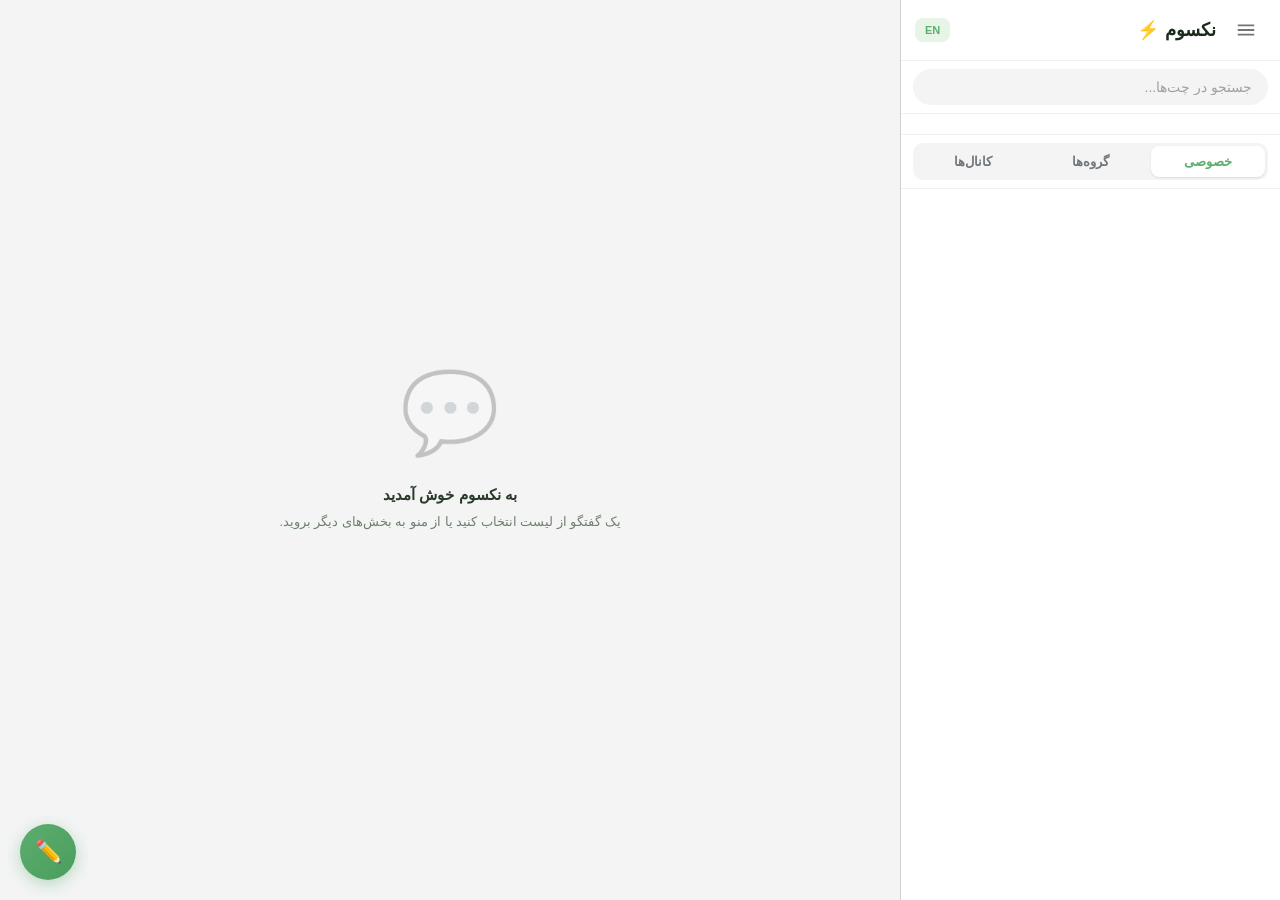
==== commit 8eba34c9: "Update chat.html" ====
--- a/chat.html
+++ b/chat.html
@@ -17,70 +17,289 @@
 *{margin:0;padding:0;box-sizing:border-box;-webkit-tap-highlight-color:transparent}
 html,body{height:100%;font-family:'Vazirmatn',Tahoma,sans-serif;background:#d4e8d4;overflow:hidden;color:#1a2b1a}
 body.lang-en{font-family:'Segoe UI',Tahoma,sans-serif}
-:root{--p:#5bae6e;--p2:#4a9d5d;--p3:#e7f5e7;--bg:#d4e8d4;--bg2:#c8e0c8;--bubble-recv:#ffffff;--bubble-sent:#e0f0e0;--white:#ffffff;--text:#1a2b1a;--mut:#6e806e;--border:#e0e8e0;--err:#ef4444;}
-body::before{content:'';position:fixed;inset:0;background-color:#d4e8d4;background-image:radial-gradient(circle at 10% 20%, rgba(255,255,255,.4) 0, transparent 20%),radial-gradient(circle at 80% 60%, rgba(255,255,255,.3) 0, transparent 20%),radial-gradient(circle at 40% 80%, rgba(255,255,255,.3) 0, transparent 20%);pointer-events:none;z-index:0;}
+:root{
+  --p:#5bae6e;--p2:#4a9d5d;--p3:#e7f5e7;
+  --bg:#d4e8d4;--bg2:#c8e0c8;
+  --bubble-recv:#ffffff;--bubble-sent:#e0f0e0;
+  --white:#ffffff;--text:#1a2b1a;--mut:#6e806e;--border:#e0e8e0;--err:#ef4444;
+}
+body::before{
+  content:'';position:fixed;inset:0;
+  background-color:#d4e8d4;
+  background-image:
+    radial-gradient(circle at 10% 20%, rgba(255,255,255,.4) 0, transparent 20%),
+    radial-gradient(circle at 80% 60%, rgba(255,255,255,.3) 0, transparent 20%),
+    radial-gradient(circle at 40% 80%, rgba(255,255,255,.3) 0, transparent 20%);
+  pointer-events:none;z-index:0;
+}
 
 /* ============================================================ */
-/* چیدمان تلگرامی (Split Layout) */
+/* ساختار اصلی اپلیکیشن (تلگرام استایل) */
 /* ============================================================ */
-.app-wrapper{display:flex;height:100vh;width:100%;overflow:hidden;position:relative;z-index:1}
-
-/* سایدبار (لیست چت‌ها) */
-#page-chats{
-  width:380px;height:100%;display:flex;flex-direction:column;
-  background:#fff;border-left:1px solid #e0e0e0;flex-shrink:0;
-  position:relative;z-index:10;padding:0;
-}
-[dir="ltr"] #page-chats{border-left:none;border-right:1px solid #e0e0e0}
-
-/* پنل اصلی (چت و بقیه صفحات) */
-#app-main{
-  flex:1;height:100%;position:relative;overflow:hidden;
-  background:#d4e8d4;
+.app-wrapper{
+  display:flex;
+  height:100vh;
+  width:100%;
+  overflow:hidden;
+  position:relative;
+  z-index:1;
+}
+
+/* سایدبار */
+.tg-sidebar{
+  width:380px;
+  background:#fff;
+  display:flex;
+  flex-direction:column;
+  height:100%;
+  border-left:1px solid #d1d1d1;
+  flex-shrink:0;
+  z-index:10;
+  transition:transform 0.3s ease;
+}
+[dir="ltr"] .tg-sidebar{border-left:none;border-right:1px solid #d1d1d1;}
+
+/* پنل اصلی */
+.tg-main{
+  flex:1;
+  display:flex;
+  flex-direction:column;
+  position:relative;
+  height:100%;
+  overflow:hidden;
+  background:var(--bg);
   background-image:url("data:image/svg+xml;utf8,<svg xmlns='http://www.w3.org/2000/svg' width='140' height='140' viewBox='0 0 140 140'><g fill='none' stroke='%234a9d5d' stroke-width='1.5' opacity='0.13'><rect x='18' y='28' width='24' height='30' rx='3'/><path d='M24 34 L36 34 M24 42 L36 42'/><circle cx='88' cy='40' r='10'/><path d='M82 40 L94 40 M88 34 L88 46'/><path d='M24 88 L42 106 L24 106 Z'/><rect x='88' y='88' width='26' height='20' rx='2'/><circle cx='101' cy='98' r='3'/></g></svg>");
   background-size:140px 140px;
 }
 
-.page{position:absolute;inset:0;display:none;flex-direction:column;padding:14px;overflow-y:auto;z-index:5;background:transparent}
+/* صفحات داخل پنل اصلی */
+.page{
+  display:none;
+  flex-direction:column;
+  width:100%;
+  height:100%;
+  overflow-y:auto;
+  padding:14px;
+  background:transparent;
+}
 .page.active{display:flex}
-.page::-webkit-scrollbar{width:4px}
-.page::-webkit-scrollbar-thumb{background:rgba(91,174,110,.3);border-radius:2px}
-
-.chat-room{display:none;flex-direction:column;position:absolute;inset:0;z-index:20;background:#d4e8d4;background-image:url("data:image/svg+xml;utf8,<svg xmlns='http://www.w3.org/2000/svg' width='140' height='140' viewBox='0 0 140 140'><g fill='none' stroke='%234a9d5d' stroke-width='1.5' opacity='0.13'><rect x='18' y='28' width='24' height='30' rx='3'/><path d='M24 34 L36 34 M24 42 L36 42'/><circle cx='88' cy='40' r='10'/><path d='M82 40 L94 40 M88 34 L88 46'/><path d='M24 88 L42 106 L24 106 Z'/><rect x='88' y='88' width='26' height='20' rx='2'/><circle cx='101' cy='98' r='3'/></g></svg>");background-size:140px 140px;padding:0}
-.chat-room.active{display:flex}
-
-/* حالت خالی پنل اصلی */
-#empty-panel{position:absolute;inset:0;display:flex;align-items:center;justify-content:center;flex-direction:column;color:#6e806e;text-align:center;z-index:1}
-#empty-panel .icon{font-size:80px;opacity:.2;margin-bottom:16px}
-#empty-panel h3{font-size:18px;font-weight:700;color:#1a2b1a;margin-bottom:8px}
-
-/* هدر سایدبار */
-.sidebar-header{display:flex;align-items:center;justify-content:space-between;padding:10px 14px;background:#fff;border-bottom:1px solid #f0f0f0;flex-shrink:0;position:relative;z-index:15}
-.sidebar-header h1{font-size:17px;font-weight:800;display:flex;align-items:center;gap:6px}
-.icon-btn{width:40px;height:40px;border-radius:50%;background:transparent;border:none;display:flex;align-items:center;justify-content:center;cursor:pointer;color:#4a4a4a;font-size:18px;flex-shrink:0;transition:background .2s}
-.icon-btn:hover{background:#f0f5f0}
+.page::-webkit-scrollbar{width:6px}
+.page::-webkit-scrollbar-thumb{background:rgba(91,174,110,.4);border-radius:3px}
+
+/* هدر صفحات داخلی (برای موبایل و دسکتاپ) */
+.page-header{
+  display:flex;
+  align-items:center;
+  background:#fff;
+  padding:10px 16px;
+  border-radius:12px;
+  margin-bottom:14px;
+  box-shadow:0 1px 4px rgba(0,0,0,.05);
+  flex-shrink:0;
+}
+.page-header h1{font-size:16px;font-weight:700;flex:1;display:flex;align-items:center;gap:8px;color:#1a2b1a}
+.page-header .back-to-chats{
+  display:none;
+  background:transparent;border:none;font-size:20px;
+  cursor:pointer;color:var(--p);margin-left:10px;
+}
+[dir="ltr"] .page-header .back-to-chats{margin-left:0;margin-right:10px;transform:scaleX(-1);}
+
+/* ============================================================ */
+/* استایل‌های سایدبار تلگرام */
+/* ============================================================ */
+.tg-header{
+  display:flex;
+  align-items:center;
+  padding:10px 14px;
+  background:#fff;
+  border-bottom:1px solid #f0f0f0;
+  gap:10px;
+}
+.tg-header h1{font-size:18px;font-weight:800;color:#1a2b1a;flex:1;display:flex;align-items:center;gap:6px}
+.icon-btn{
+  width:40px;height:40px;border-radius:50%;background:transparent;
+  border:none;display:flex;align-items:center;justify-content:center;
+  cursor:pointer;color:#707579;font-size:20px;transition:background .2s;
+}
+.icon-btn:hover{background:#f4f4f5}
 .icon-btn svg{width:22px;height:22px;fill:currentColor}
-.lang-btn{background:#e7f5e7;color:var(--p);border:none;border-radius:8px;padding:6px 10px;font-family:inherit;font-size:11px;font-weight:700;cursor:pointer;flex-shrink:0}
-
-/* منوی کشویی (همبرگری) */
-.tg-side-menu{position:absolute;top:55px;right:14px;background:#fff;border-radius:12px;padding:6px;display:none;flex-direction:column;gap:2px;box-shadow:0 8px 24px rgba(0,0,0,.15);z-index:50;min-width:200px;border:1px solid #eee}
+
+.tg-search-wrap{padding:8px 12px;background:#fff;border-bottom:1px solid #f0f0f0;}
+.tg-search{
+  width:100%;padding:10px 16px;background:#f4f4f5;
+  border:none;border-radius:20px;font-family:inherit;
+  font-size:14px;color:#1a2b1a;outline:none;transition:background .2s;
+}
+.tg-search:focus{background:#e4e4e5}
+.tg-search::placeholder{color:#a0a0a0}
+
+/* استوری و تب‌ها */
+.stories-bar{
+  padding:10px 12px;background:#fff;overflow-x:auto;
+  white-space:nowrap;display:flex;gap:10px;
+  scrollbar-width:none;border-bottom:1px solid #f0f0f0;
+}
+.stories-bar::-webkit-scrollbar{display:none}
+.story-item{display:inline-flex;flex-direction:column;align-items:center;gap:5px;cursor:pointer;flex-shrink:0;width:64px}
+.story-avatar{width:56px;height:56px;border-radius:50%;position:relative;padding:2.5px;background:#e0e8e0;border:2px solid var(--border)}
+.story-avatar.has-story{background:linear-gradient(135deg,#5bae6e,#4a9d5d,#22c55e)}
+.story-avatar.add-story{background:linear-gradient(135deg,#5bae6e,#4a9d5d)}
+.story-avatar img{width:100%;height:100%;border-radius:50%;object-fit:cover;border:2px solid #fff}
+.story-avatar .plus{position:absolute;bottom:-2px;right:-2px;width:22px;height:22px;border-radius:50%;background:#5bae6e;color:#fff;display:flex;align-items:center;justify-content:center;font-size:13px;font-weight:700;border:2.5px solid #fff}
+.story-name{font-size:11px;color:#2a3b2a;text-align:center;overflow:hidden;text-overflow:ellipsis;white-space:nowrap;width:100%;font-weight:600}
+
+.tabs-container{padding:8px 12px;background:#fff;border-bottom:1px solid #f0f0f0;}
+.tabs{display:flex;gap:4px;background:#f4f4f5;border-radius:10px;padding:3px;}
+.tab{flex:1;padding:8px;border-radius:8px;text-align:center;font-size:13px;font-weight:600;color:#707579;cursor:pointer;background:transparent;border:none;font-family:inherit;transition:all .2s}
+.tab.active{background:#fff;color:var(--p);box-shadow:0 1px 2px rgba(0,0,0,.1)}
+
+/* لیست چت‌ها */
+.list-container{
+  flex:1;overflow-y:auto;background:#fff;padding:0;
+}
+.list-container::-webkit-scrollbar{width:5px}
+.list-container::-webkit-scrollbar-thumb{background:rgba(91,174,110,.3);border-radius:3px}
+.list-item{
+  padding:10px 14px;background:#fff;display:flex;align-items:center;gap:12px;
+  cursor:pointer;position:relative;transition:background .15s;border-bottom:1px solid #f8f8f8;
+}
+.list-item:hover{background:#f4f4f5}
+.list-item.unread{background:#f0f9f0}
+.list-avatar{width:54px;height:54px;border-radius:50%;background:linear-gradient(135deg,#5bae6e,#4a9d5d);display:flex;align-items:center;justify-content:center;font-size:20px;font-weight:700;flex-shrink:0;background-size:cover;background-position:center;color:#fff}
+.list-info{flex:1;min-width:0}
+.list-name{font-size:15px;font-weight:600;margin-bottom:3px;color:#1a2b1a;overflow:hidden;text-overflow:ellipsis;white-space:nowrap}
+.list-last-msg{font-size:13.5px;color:#707579;overflow:hidden;text-overflow:ellipsis;white-space:nowrap;margin-top:2px;display:flex;align-items:center;gap:4px;}
+.list-last-msg.mine-prefix{color:#707579}
+.list-time{font-size:12px;color:#a0a0a0;position:absolute;top:12px;left:16px;font-weight:500}
+[dir="ltr"] .list-time{left:auto;right:16px}
+.list-time.unread-time{color:var(--p)}
+.unread-badge{position:absolute;bottom:12px;left:16px;min-width:22px;height:22px;padding:0 6px;border-radius:11px;background:#5bae6e;color:#fff;font-size:11px;font-weight:800;display:flex;align-items:center;justify-content:center;direction:ltr}
+[dir="ltr"] .unread-badge{left:auto;right:16px}
+
+/* FAB */
+.tg-fab{
+  position:absolute;bottom:20px;left:20px;
+  width:56px;height:56px;border-radius:50%;
+  background:linear-gradient(135deg,#5bae6e,#4a9d5d);
+  border:none;color:#fff;font-size:22px;cursor:pointer;
+  box-shadow:0 4px 16px rgba(91,174,110,.4);
+  display:flex;align-items:center;justify-content:center;
+  z-index:10;transition:transform .15s,box-shadow .15s;
+}
+[dir="ltr"] .tg-fab{left:auto;right:20px}
+.tg-fab:hover{transform:scale(1.06);box-shadow:0 6px 20px rgba(91,174,110,.5)}
+.tg-fab:active{transform:scale(.94)}
+.tg-new-menu{
+  position:absolute;bottom:84px;left:20px;
+  background:#fff;border-radius:14px;padding:6px;
+  display:none;flex-direction:column;gap:2px;
+  box-shadow:0 8px 28px rgba(0,0,0,.18);
+  z-index:20;min-width:190px;animation:tgMenuIn .18s ease;
+}
+[dir="ltr"] .tg-new-menu{left:auto;right:20px}
+.tg-new-menu.show{display:flex}
+.tg-new-menu button{display:flex;align-items:center;gap:10px;padding:10px 14px;border:none;border-radius:10px;background:transparent;font-family:inherit;font-size:13.5px;color:var(--text);cursor:pointer;text-align:right;width:100%}
+[dir="ltr"] .tg-new-menu button{text-align:left}
+.tg-new-menu button:hover{background:#f4f4f5}
+@keyframes tgMenuIn{from{opacity:0;transform:translateY(10px)}to{opacity:1;transform:translateY(0)}}
+
+/* منوی همبرگری */
+.tg-side-menu{
+  position:absolute;top:55px;right:14px;background:#fff;border-radius:12px;padding:6px;
+  display:none;flex-direction:column;gap:2px;box-shadow:0 8px 24px rgba(0,0,0,.15);z-index:50;min-width:200px;
+}
 [dir="ltr"] .tg-side-menu{right:auto;left:14px}
 .tg-side-menu.show{display:flex}
-.tg-side-menu button{display:flex;align-items:center;gap:10px;padding:10px 14px;border:none;border-radius:8px;background:transparent;font-family:inherit;font-size:13.5px;color:var(--text);cursor:pointer;text-align:right;width:100%}
+.tg-side-menu button{display:flex;align-items:center;gap:10px;padding:10px 14px;border:none;border-radius:8px;background:transparent;font-family:inherit;font-size:14px;color:var(--text);cursor:pointer;text-align:right;width:100%}
 [dir="ltr"] .tg-side-menu button{text-align:left}
 .tg-side-menu button:hover{background:#f4f4f5}
 .tg-side-menu button.active{background:#e7f5e7;color:var(--p);font-weight:700}
 
-/* دکمه بازگشت در هدر صفحات (برای موبایل) */
-.page-header{display:none;align-items:center;background:#fff;padding:10px 14px;box-shadow:0 1px 4px rgba(0,0,0,.08);margin:-14px -14px 14px;flex-shrink:0}
-.page-header h1{font-size:16px;font-weight:700;flex:1;display:flex;align-items:center;gap:8px;justify-content:center;margin-right:-40px}
-.page-back-btn{width:40px;height:40px;border-radius:50%;background:transparent;border:none;font-size:20px;color:var(--p);cursor:pointer;display:flex;align-items:center;justify-content:center;z-index:2}
-
-/* بقیه استایل‌های اصلی (بدون تغییر) */
-.top-bar{display:flex;align-items:center;justify-content:space-between;margin:-14px -14px 14px;padding:12px 14px;background:#ffffff;box-shadow:0 1px 4px rgba(0,0,0,.08);flex-shrink:0;position:relative;z-index:5}
-.app-title{text-align:center;flex:1}
-.app-title h1{font-size:17px;font-weight:700;color:#1a2b1a;display:flex;align-items:center;justify-content:center;gap:6px}
-.app-title p{font-size:11px;color:var(--mut);margin-top:2px}
+/* ============================================================ */
+/* اتاق چت */
+/* ============================================================ */
+.chat-room{
+  display:none;flex-direction:column;position:absolute;inset:0;
+  z-index:20;background:#d4e8d4;
+  background-image:url("data:image/svg+xml;utf8,<svg xmlns='http://www.w3.org/2000/svg' width='140' height='140' viewBox='0 0 140 140'><g fill='none' stroke='%234a9d5d' stroke-width='1.5' opacity='0.13'><rect x='18' y='28' width='24' height='30' rx='3'/><path d='M24 34 L36 34 M24 42 L36 42'/><circle cx='88' cy='40' r='10'/><path d='M82 40 L94 40 M88 34 L88 46'/><path d='M24 88 L42 106 L24 106 Z'/><rect x='88' y='88' width='26' height='20' rx='2'/><circle cx='101' cy='98' r='3'/></g></svg>");
+  background-size:140px 140px;padding:0;
+}
+.chat-room.active{display:flex}
+.chat-header{display:flex;align-items:center;gap:10px;padding:10px 14px;background:#fff;box-shadow:0 1px 4px rgba(0,0,0,.08);flex-shrink:0;z-index:5}
+.back-btn{width:40px;height:40px;border-radius:50%;background:transparent;border:none;color:#707579;font-size:20px;cursor:pointer;display:flex;align-items:center;justify-content:center;flex-shrink:0}
+.back-btn:hover{background:#f4f4f5}
+.room-avatar{width:42px;height:42px;border-radius:50%;background:linear-gradient(135deg,#5bae6e,#4a9d5d);display:flex;align-items:center;justify-content:center;font-size:17px;font-weight:700;color:#fff;flex-shrink:0;background-size:cover;background-position:center;cursor:pointer}
+.room-info{flex:1;min-width:0;cursor:pointer;text-align:right}
+.room-name{font-size:15px;font-weight:700;margin-bottom:2px;color:#1a2b1a}
+.room-sub{font-size:12px;color:#707579;direction:ltr;text-align:right;overflow:hidden;text-overflow:ellipsis;white-space:nowrap}
+.messages-area{flex:1;overflow-y:auto;padding:14px 10px;display:flex;flex-direction:column;gap:6px;}
+.messages-area::-webkit-scrollbar{width:4px}
+.messages-area::-webkit-scrollbar-thumb{background:rgba(91,174,110,.3);border-radius:2px}
+.messages-empty{flex:1;display:flex;flex-direction:column;align-items:center;justify-content:center;text-align:center;padding:20px}
+.messages-empty svg{width:160px;height:160px;margin-bottom:20px;opacity:.9}
+.messages-empty p{font-size:14px;font-weight:600;color:#3a4b3a;line-height:1.7}
+
+/* استایل پیام‌ها */
+.msg{max-width:78%;padding:8px 12px;border-radius:12px;font-size:14.5px;line-height:1.5;word-wrap:break-word;position:relative;box-shadow:0 1px 2px rgba(0,0,0,.05)}
+.msg.other{align-self:flex-start;background:#fff;border-bottom-right-radius:2px;color:#1a2b1a}
+.msg.mine{align-self:flex-end;background:#e1f5e1;border-bottom-left-radius:2px;color:#1a2b1a}
+.msg-sender{font-size:11.5px;font-weight:700;color:#5bae6e;margin-bottom:3px;direction:ltr;text-align:right}
+.msg-actions{position:absolute;top:5px;left:5px;width:20px;height:20px;border-radius:50%;background:rgba(0,0,0,.05);display:flex;align-items:center;justify-content:center;font-size:12px;color:#8a988a;cursor:pointer;opacity:0.5}
+[dir="ltr"] .msg-actions{left:auto;right:5px}
+.reply-preview{background:rgba(91,174,110,.1);border-right:3px solid var(--p);border-radius:6px;padding:5px 9px;margin-bottom:5px;font-size:12px;cursor:pointer;overflow:hidden}
+.reply-name{font-weight:700;color:var(--p);font-size:11px;direction:ltr;text-align:right;margin-bottom:2px}
+.reply-text{color:#707579;overflow:hidden;text-overflow:ellipsis;white-space:nowrap}
+.msg-edited{font-size:10px;color:#a0a0a0;margin-top:3px;font-style:italic}
+.voice-wrap{display:flex;align-items:center;gap:10px;min-width:220px}
+.voice-play{width:44px;height:44px;border-radius:50%;background:#5bae6e;color:#fff;border:none;cursor:pointer;display:flex;align-items:center;justify-content:center;flex-shrink:0;font-size:16px}
+.voice-play:hover{background:#4a9d5d}
+.voice-wave{flex:1;height:26px;display:flex;align-items:center;gap:2px}
+.voice-wave span{width:3px;background:#5bae6e;border-radius:2px;opacity:.5}
+.voice-dur{font-size:12px;color:#707579;direction:ltr;font-weight:600}
+.img-msg{max-width:260px;border-radius:12px;overflow:hidden;cursor:pointer;box-shadow:0 1px 3px rgba(0,0,0,.1)}
+.img-msg img{width:100%;height:auto;display:block}
+.file-msg{display:flex;align-items:center;gap:10px;min-width:200px}
+.file-icon{width:42px;height:42px;border-radius:10px;background:#5bae6e;color:#fff;display:flex;align-items:center;justify-content:center;font-size:20px;flex-shrink:0}
+.file-info{flex:1;min-width:0}
+.file-name{font-size:13px;font-weight:700;overflow:hidden;text-overflow:ellipsis;white-space:nowrap;margin-bottom:2px}
+.file-size{font-size:11px;color:#707579;direction:ltr}
+.file-dl{width:34px;height:34px;border-radius:50%;background:#5bae6e;color:#fff;display:flex;align-items:center;justify-content:center;text-decoration:none;flex-shrink:0}
+.msg-meta{display:flex;align-items:center;justify-content:flex-end;gap:3px;margin-top:3px;font-size:11px;direction:ltr}
+.msg-check{font-weight:700;display:inline-block;letter-spacing:-2px}
+.msg-check.sent{color:#8a988a}
+.msg-check.read{color:#5bae6e}
+.msg.deleted{opacity:.6;font-style:italic}
+.msg-deleted-txt{font-size:13px;color:#707579;font-style:italic;display:flex;align-items:center;gap:6px}
+
+/* ورودی چت */
+.reply-bar{display:none;align-items:center;gap:10px;padding:8px 14px;background:#fff;border-top:1px solid #e0e0e0}
+.reply-bar.show{display:flex}
+.reply-bar-info{flex:1;min-width:0}
+.reply-bar-name{font-size:11px;font-weight:700;color:var(--p);margin-bottom:2px;direction:ltr;text-align:right}
+.reply-bar-text{font-size:12px;color:#707579;overflow:hidden;text-overflow:ellipsis;white-space:nowrap}
+.reply-close{width:28px;height:28px;border-radius:50%;background:#f4f4f5;border:none;color:#707579;cursor:pointer;font-family:inherit}
+.input-area{display:flex;gap:6px;padding:8px 10px;background:#fff;border-top:1px solid #e0e0e0;flex-shrink:0;align-items:center}
+.input-area .attach{width:42px;height:42px;border-radius:50%;background:transparent;border:none;color:#8a988a;font-size:20px;cursor:pointer;display:flex;align-items:center;justify-content:center;flex-shrink:0;font-family:inherit}
+.input-area .attach:hover{background:#f4f4f5}
+.msg-input{flex:1;padding:12px 16px;background:#f4f4f5;border:none;border-radius:22px;color:#1a2b1a;font-family:inherit;font-size:14px;outline:none;min-width:0}
+.msg-input:focus{background:#e4e4e5}
+.msg-input::placeholder{color:#a0a0a0}
+.send-btn{width:46px;height:46px;border-radius:50%;background:#5bae6e;border:none;color:#fff;font-size:18px;cursor:pointer;display:flex;align-items:center;justify-content:center;flex-shrink:0;font-family:inherit}
+.send-btn:hover{background:#4a9d5d}
+.rec-bar{display:none;align-items:center;gap:10px;padding:10px 14px;background:#fff;border-top:1px solid #e0e0e0}
+.rec-bar.show{display:flex}
+.rec-dot{width:10px;height:10px;background:#ef4444;border-radius:50%;animation:bl 1s infinite}
+@keyframes bl{0%,100%{opacity:1}50%{opacity:.3}}
+.rec-time{font-size:14px;font-weight:700;color:#ef4444;direction:ltr}
+.rec-text{flex:1;font-size:12px;color:#a05050}
+.rec-btn{padding:6px 14px;border:none;border-radius:16px;cursor:pointer;font-family:inherit;font-size:12px;font-weight:700}
+.rec-cancel{background:#f4f4f5;color:#1a2b1a}
+.rec-send{background:#5bae6e;color:#fff}
+
+/* ============================================================ */
+/* بقیه استایل‌های داخلی */
+/* ============================================================ */
 .welcome-card{background:#ffffff;border-radius:16px;padding:16px;display:flex;align-items:center;gap:14px;margin-bottom:14px;flex-shrink:0;box-shadow:0 1px 3px rgba(0,0,0,.06)}
 .welcome-avatar{width:56px;height:56px;border-radius:50%;background:linear-gradient(135deg,#5bae6e,#4a9d5d);display:flex;align-items:center;justify-content:center;font-size:24px;flex-shrink:0;background-size:cover;background-position:center;cursor:pointer;color:#fff}
 .welcome-text{flex:1;min-width:0}
@@ -90,116 +309,37 @@
 .quick-btn{background:#ffffff;border:none;border-radius:14px;padding:12px 4px;display:flex;flex-direction:column;align-items:center;gap:6px;cursor:pointer;color:#1a2b1a;font-family:inherit;box-shadow:0 1px 3px rgba(0,0,0,.06);transition:transform .2s}
 .quick-btn:hover{transform:translateY(-2px)}
 .quick-icon{width:42px;height:42px;border-radius:50%;display:flex;align-items:center;justify-content:center;font-size:20px;color:#fff}
-.quick-icon.g{background:linear-gradient(135deg,#5bae6e,#4a9d5d)}.quick-icon.ch{background:linear-gradient(135deg,#7b3ff2,#a855f7)}.quick-icon.ct{background:linear-gradient(135deg,#0088cc,#5bae6e)}.quick-icon.cv{background:linear-gradient(135deg,#a855f7,#ec4899)}.quick-icon.lb{background:linear-gradient(135deg,#22c55e,#16a34a)}.quick-icon.bot{background:linear-gradient(135deg,#f59e0b,#f97316)}.quick-icon.pay{background:linear-gradient(135deg,#06b6d4,#0891b2)}.quick-icon.edu{background:linear-gradient(135deg,#ec4899,#db2777)}
+.quick-icon.g{background:linear-gradient(135deg,#5bae6e,#4a9d5d)}
+.quick-icon.ch{background:linear-gradient(135deg,#7b3ff2,#a855f7)}
+.quick-icon.ct{background:linear-gradient(135deg,#0088cc,#5bae6e)}
+.quick-icon.cv{background:linear-gradient(135deg,#a855f7,#ec4899)}
+.quick-icon.lb{background:linear-gradient(135deg,#22c55e,#16a34a)}
+.quick-icon.bot{background:linear-gradient(135deg,#f59e0b,#f97316)}
+.quick-icon.pay{background:linear-gradient(135deg,#06b6d4,#0891b2)}
+.quick-icon.edu{background:linear-gradient(135deg,#ec4899,#db2777)}
 .quick-label{font-size:10.5px;font-weight:700;text-align:center;color:#2a3b2a}
 .features-grid{display:grid;grid-template-columns:1fr 1fr;gap:8px;margin-bottom:14px;flex-shrink:0}
 .feature-card{background:#ffffff;border-radius:14px;padding:12px;display:flex;align-items:center;gap:10px;box-shadow:0 1px 3px rgba(0,0,0,.06)}
 .feature-icon{width:38px;height:38px;border-radius:50%;display:flex;align-items:center;justify-content:center;font-size:18px;flex-shrink:0;color:#fff}
-.feature-icon.sec{background:linear-gradient(135deg,#5bae6e,#4a9d5d)}.feature-icon.spd{background:linear-gradient(135deg,#7b3ff2,#a855f7)}.feature-icon.cld{background:linear-gradient(135deg,#0088cc,#4f7fff)}.feature-icon.fre{background:linear-gradient(135deg,#a855f7,#ec4899)}
+.feature-icon.sec{background:linear-gradient(135deg,#5bae6e,#4a9d5d)}
+.feature-icon.spd{background:linear-gradient(135deg,#7b3ff2,#a855f7)}
+.feature-icon.cld{background:linear-gradient(135deg,#0088cc,#4f7fff)}
+.feature-icon.fre{background:linear-gradient(135deg,#a855f7,#ec4899)}
 .feature-text{flex:1;min-width:0}
 .feature-text h4{font-size:12px;font-weight:700;margin-bottom:2px;color:#1a2b1a}
 .feature-text p{font-size:10px;color:var(--mut);line-height:1.4}
-.stories-bar{padding:10px 12px;background:#ffffff;border-radius:16px;margin-bottom:14px;overflow-x:auto;white-space:nowrap;display:flex;gap:10px;scrollbar-width:none;flex-shrink:0;box-shadow:0 1px 3px rgba(0,0,0,.06)}
-.stories-bar::-webkit-scrollbar{display:none}
-.story-item{display:inline-flex;flex-direction:column;align-items:center;gap:5px;cursor:pointer;flex-shrink:0;width:64px}
-.story-avatar{width:56px;height:56px;border-radius:50%;position:relative;padding:2.5px;background:#e0e8e0;border:2px solid var(--border)}
-.story-avatar.has-story{background:linear-gradient(135deg,#5bae6e,#4a9d5d,#22c55e)}
-.story-avatar.add-story{background:linear-gradient(135deg,#5bae6e,#4a9d5d)}
-.story-avatar img{width:100%;height:100%;border-radius:50%;object-fit:cover;border:2px solid #fff}
-.story-avatar .plus{position:absolute;bottom:-2px;right:-2px;width:22px;height:22px;border-radius:50%;background:#5bae6e;color:#fff;display:flex;align-items:center;justify-content:center;font-size:13px;font-weight:700;border:2.5px solid #fff}
-.story-name{font-size:10px;color:#2a3b2a;text-align:center;overflow:hidden;text-overflow:ellipsis;white-space:nowrap;width:100%;font-weight:600}
-.tabs{display:flex;gap:6px;margin-bottom:14px;background:#ffffff;border-radius:14px;padding:5px;flex-shrink:0;box-shadow:0 1px 3px rgba(0,0,0,.06)}
-.tab{flex:1;padding:10px;border-radius:10px;text-align:center;font-size:12.5px;font-weight:700;color:var(--mut);cursor:pointer;background:transparent;border:none;font-family:inherit;transition:all .25s}
-.tab.active{background:#e7f5e7;color:var(--p)}
-.action-buttons{display:flex;gap:6px;margin-bottom:12px;flex-shrink:0}
-.action-btn{flex:1;padding:11px 6px;background:#ffffff;border:none;border-radius:12px;color:var(--p);font-family:inherit;font-size:11px;font-weight:700;cursor:pointer;display:flex;flex-direction:column;align-items:center;gap:4px;box-shadow:0 1px 3px rgba(0,0,0,.06)}
-.action-btn:hover{background:#f0f7f0}
-.action-btn svg{width:18px;height:18px;fill:currentColor}
-.list-container{flex:1;overflow-y:auto;padding-bottom:20px;background:#ffffff;border-radius:14px;padding:6px;box-shadow:0 1px 3px rgba(0,0,0,.06)}
-.list-item{padding:12px 14px;background:#ffffff;border-radius:12px;margin-bottom:2px;display:flex;align-items:center;gap:12px;cursor:pointer;position:relative;transition:background .2s}
-.list-item:hover{background:#f0f7f0}
-.list-item.unread{background:#f0f9f0}
-.list-avatar{width:52px;height:52px;border-radius:50%;background:linear-gradient(135deg,#5bae6e,#4a9d5d);display:flex;align-items:center;justify-content:center;font-size:20px;font-weight:700;flex-shrink:0;background-size:cover;background-position:center;position:relative;color:#fff}
-.list-info{flex:1;min-width:0}
-.list-name{font-size:14px;font-weight:700;margin-bottom:3px;color:#1a2b1a;overflow:hidden;text-overflow:ellipsis;white-space:nowrap}
-.list-last-msg{font-size:12.5px;color:#5a6a5a;overflow:hidden;text-overflow:ellipsis;white-space:nowrap;margin-top:3px;font-weight:500}
-.list-time{font-size:10.5px;color:var(--mut);position:absolute;top:14px;left:16px;font-weight:600}
-[dir="ltr"] .list-time{left:auto;right:16px}
-.list-time.unread-time{color:var(--p)}
-.unread-badge{position:absolute;bottom:14px;left:16px;min-width:22px;height:22px;padding:0 6px;border-radius:11px;background:#5bae6e;color:#fff;font-size:11px;font-weight:800;display:flex;align-items:center;justify-content:center;direction:ltr}
-[dir="ltr"] .unread-badge{left:auto;right:16px}
+
+/* سایر مودال‌ها و منوها (بدون تغییر) */
 .empty-state{text-align:center;padding:60px 20px;color:var(--mut)}
 .empty-state .icon{font-size:70px;margin-bottom:16px;opacity:.5}
 .empty-state h3{font-size:15px;font-weight:700;color:#2a3b2a;margin-bottom:8px}
-.chat-header{display:flex;align-items:center;gap:10px;padding:10px 14px;background:#ffffff;box-shadow:0 1px 4px rgba(0,0,0,.08);flex-shrink:0;position:relative;z-index:5}
-.back-btn{width:38px;height:38px;border-radius:50%;background:transparent;border:none;color:#4a4a4a;font-size:18px;cursor:pointer;display:flex;align-items:center;justify-content:center;flex-shrink:0;font-family:inherit}
-.back-btn:hover{background:#f0f5f0}
-.room-avatar{width:42px;height:42px;border-radius:50%;background:linear-gradient(135deg,#5bae6e,#4a9d5d);display:flex;align-items:center;justify-content:center;font-size:17px;font-weight:700;color:#fff;flex-shrink:0;background-size:cover;background-position:center;cursor:pointer}
-.room-info{flex:1;min-width:0;cursor:pointer;text-align:right}
-.room-name{font-size:14.5px;font-weight:700;margin-bottom:2px;color:#1a2b1a}
-.room-sub{font-size:11.5px;color:var(--mut);direction:ltr;text-align:right;overflow:hidden;text-overflow:ellipsis;white-space:nowrap}
-.messages-area{flex:1;overflow-y:auto;padding:14px 10px;display:flex;flex-direction:column;gap:6px;background:transparent}
-.messages-area::-webkit-scrollbar{width:4px}
-.messages-area::-webkit-scrollbar-thumb{background:rgba(91,174,110,.3);border-radius:2px}
-.messages-empty{flex:1;display:flex;flex-direction:column;align-items:center;justify-content:center;text-align:center;padding:20px}
-.messages-empty svg{width:200px;height:200px;margin-bottom:24px;opacity:.9}
-.messages-empty p{font-size:15px;font-weight:600;color:#3a4b3a;line-height:1.7}
-.msg{max-width:78%;padding:8px 12px;border-radius:12px;font-size:14px;line-height:1.5;word-wrap:break-word;position:relative;box-shadow:0 1px 1px rgba(0,0,0,.05)}
-.msg.other{align-self:flex-start;background:#ffffff;border-bottom-right-radius:2px;color:#1a2b1a}
-.msg.mine{align-self:flex-end;background:#d9efd9;border-bottom-left-radius:2px;color:#1a2b1a}
-.msg-sender{font-size:11px;font-weight:700;color:#5bae6e;margin-bottom:3px;direction:ltr;text-align:right}
-.msg-actions{position:absolute;top:5px;left:5px;width:20px;height:20px;border-radius:50%;background:rgba(0,0,0,.05);display:flex;align-items:center;justify-content:center;font-size:12px;color:#8a988a;cursor:pointer;opacity:.5}
-[dir="ltr"] .msg-actions{left:auto;right:5px}
-.reply-preview{background:rgba(91,174,110,.1);border-right:3px solid var(--p);border-radius:6px;padding:5px 9px;margin-bottom:5px;font-size:11.5px;cursor:pointer;overflow:hidden}
-.reply-name{font-weight:700;color:var(--p);font-size:10.5px;direction:ltr;text-align:right;margin-bottom:2px}
-.reply-text{color:var(--mut);overflow:hidden;text-overflow:ellipsis;white-space:nowrap}
-.msg-edited{font-size:10px;color:var(--mut);margin-top:3px;font-style:italic}
-.voice-wrap{display:flex;align-items:center;gap:10px;min-width:220px}
-.voice-play{width:44px;height:44px;border-radius:50%;background:#5bae6e;color:#fff;border:none;cursor:pointer;display:flex;align-items:center;justify-content:center;flex-shrink:0;font-size:16px}
-.voice-wave{flex:1;height:26px;display:flex;align-items:center;gap:2px}
-.voice-wave span{width:3px;background:#5bae6e;border-radius:2px;opacity:.5}
-.voice-dur{font-size:11.5px;color:var(--mut);direction:ltr;font-weight:600}
-.img-msg{max-width:260px;border-radius:12px;overflow:hidden;cursor:pointer;box-shadow:0 1px 3px rgba(0,0,0,.1)}
-.img-msg img{width:100%;height:auto;display:block}
-.file-msg{display:flex;align-items:center;gap:10px;min-width:200px}
-.file-icon{width:42px;height:42px;border-radius:10px;background:#5bae6e;color:#fff;display:flex;align-items:center;justify-content:center;font-size:20px;flex-shrink:0}
-.file-info{flex:1;min-width:0}
-.file-name{font-size:12.5px;font-weight:700;overflow:hidden;text-overflow:ellipsis;white-space:nowrap;margin-bottom:2px}
-.file-size{font-size:11px;color:var(--mut);direction:ltr}
-.file-dl{width:34px;height:34px;border-radius:50%;background:#5bae6e;color:#fff;display:flex;align-items:center;justify-content:center;text-decoration:none;flex-shrink:0}
-.msg-meta{display:flex;align-items:center;justify-content:flex-end;gap:3px;margin-top:3px;font-size:11px;direction:ltr}
-.msg-check{font-weight:700;display:inline-block;letter-spacing:-2px}
-.msg-check.sent{color:#8a988a}
-.msg-check.read{color:#5bae6e}
-.msg.deleted{opacity:.6;font-style:italic}
-.msg-deleted-txt{font-size:12.5px;color:var(--mut);font-style:italic;display:flex;align-items:center;gap:6px}
-.reply-bar{display:none;align-items:center;gap:10px;padding:8px 14px;background:#ffffff;border-top:1px solid var(--border);margin-bottom:0}
-.reply-bar.show{display:flex}
-.reply-bar-info{flex:1;min-width:0}
-.reply-bar-name{font-size:11px;font-weight:700;color:var(--p);margin-bottom:2px;direction:ltr;text-align:right}
-.reply-bar-text{font-size:11.5px;color:var(--mut);overflow:hidden;text-overflow:ellipsis;white-space:nowrap}
-.reply-close{width:28px;height:28px;border-radius:50%;background:#f0f5f0;border:none;color:var(--mut);cursor:pointer;font-family:inherit}
-.input-area{display:flex;gap:6px;padding:8px 10px;background:#ffffff;border-top:1px solid var(--border);flex-shrink:0;align-items:center}
-.input-area .attach{width:42px;height:42px;border-radius:50%;background:transparent;border:none;color:#8a988a;font-size:20px;cursor:pointer;display:flex;align-items:center;justify-content:center;flex-shrink:0;font-family:inherit}
-.input-area .attach:hover{background:#f0f5f0}
-.msg-input{flex:1;padding:12px 16px;background:#f0f5f0;border:none;border-radius:22px;color:#1a2b1a;font-family:inherit;font-size:14px;outline:none;min-width:0}
-.msg-input:focus{background:#e7f0e7}
-.send-btn{width:46px;height:46px;border-radius:50%;background:#5bae6e;border:none;color:#fff;font-size:18px;cursor:pointer;display:flex;align-items:center;justify-content:center;flex-shrink:0;font-family:inherit}
-.rec-bar{display:none;align-items:center;gap:10px;padding:10px 14px;background:#fff;border-top:1px solid var(--border)}
-.rec-bar.show{display:flex}
-.rec-dot{width:10px;height:10px;background:#ef4444;border-radius:50%;animation:bl 1s infinite}
-@keyframes bl{0%,100%{opacity:1}50%{opacity:.3}}
-.rec-time{font-size:14px;font-weight:700;color:#ef4444;direction:ltr}
-.rec-text{flex:1;font-size:12px;color:#a05050}
-.rec-btn{padding:6px 14px;border:none;border-radius:16px;cursor:pointer;font-family:inherit;font-size:12px;font-weight:700}
-.rec-cancel{background:#f0f5f0;color:#1a2b1a}
-.rec-send{background:#5bae6e;color:#fff}
+.empty-state p{font-size:12.5px;line-height:1.7;color:var(--mut)}
 .attach-menu{position:fixed;bottom:80px;right:14px;background:#fff;border-radius:14px;padding:6px;display:none;flex-direction:column;gap:4px;z-index:500;min-width:190px;box-shadow:0 4px 20px rgba(0,0,0,.15)}
 [dir="ltr"] .attach-menu{right:auto;left:14px}
 .attach-menu.show{display:flex}
 .menu-item{display:flex;align-items:center;gap:12px;padding:10px 14px;border-radius:10px;cursor:pointer;font-family:inherit;font-size:13.5px;color:#1a2b1a;border:none;background:transparent;width:100%;text-align:right}
 [dir="ltr"] .menu-item{text-align:left}
-.menu-item:hover{background:#f0f5f0}
+.menu-item:hover{background:#f4f4f5}
 .menu-icon{width:36px;height:36px;border-radius:50%;display:flex;align-items:center;justify-content:center;font-size:18px;flex-shrink:0;color:#fff}
 .menu-icon.img{background:linear-gradient(135deg,#5bae6e,#4a9d5d)}
 .menu-icon.fl{background:linear-gradient(135deg,#22c55e,#16a34a)}
@@ -208,7 +348,7 @@
 .msg-menu.show{display:flex}
 .msg-menu-item{display:flex;align-items:center;gap:10px;padding:10px 14px;border-radius:8px;cursor:pointer;font-family:inherit;font-size:13.5px;color:#1a2b1a;border:none;background:transparent;width:100%;text-align:right}
 [dir="ltr"] .msg-menu-item{text-align:left}
-.msg-menu-item:hover{background:#f0f5f0}
+.msg-menu-item:hover{background:#f4f4f5}
 .msg-menu-item.reply{color:var(--p)}
 .msg-menu-item.delete{color:#ef4444}
 .modal-overlay{position:fixed;inset:0;background:rgba(0,0,0,.4);display:none;justify-content:center;align-items:center;z-index:1000;padding:16px;overflow-y:auto}
@@ -217,255 +357,81 @@
 .modal h3{font-size:16px;font-weight:700;margin-bottom:6px;color:#1a2b1a}
 .modal p{font-size:12px;color:var(--mut);margin-bottom:16px}
 .modal label{display:block;font-size:12px;color:#2a3b2a;margin-bottom:6px;font-weight:600}
-.modal input,.modal textarea{width:100%;padding:12px 14px;background:#f0f5f0;border:1.5px solid var(--border);border-radius:12px;color:#1a2b1a;font-family:inherit;font-size:14px;outline:none;margin-bottom:12px}
+.modal input,.modal textarea{width:100%;padding:12px 14px;background:#f4f4f5;border:1.5px solid #e0e0e0;border-radius:12px;color:#1a2b1a;font-family:inherit;font-size:14px;outline:none;margin-bottom:12px}
 .modal input:focus,.modal textarea:focus{border-color:var(--p);background:#fff}
 .modal textarea{resize:vertical;min-height:60px}
 .modal-btns{display:flex;gap:8px;margin-top:8px}
 .modal-btns button{flex:1;padding:12px;border:none;border-radius:12px;font-family:inherit;font-size:13.5px;font-weight:700;cursor:pointer}
-.btn-cancel{background:#f0f5f0;color:#2a3b2a}
+.btn-cancel{background:#f4f4f5;color:#2a3b2a}
 .btn-primary{background:#5bae6e;color:#fff}
 .btn-primary:hover{background:#4a9d5d}
-.story-viewer{position:fixed;inset:0;background:#000;z-index:3000;display:none;flex-direction:column}
-.story-viewer.show{display:flex}
-.story-prog{position:absolute;top:12px;left:12px;right:12px;height:3px;background:rgba(255,255,255,.3);border-radius:3px;z-index:10;overflow:hidden}
-.story-prog-bar{height:100%;background:#5bae6e;border-radius:3px;width:0%;transition:width .1s linear}
-.story-head{position:absolute;top:24px;left:16px;right:16px;z-index:10;display:flex;align-items:center;gap:10px;color:#fff}
-.story-head-av{width:36px;height:36px;border-radius:50%;background:#5bae6e;display:flex;align-items:center;justify-content:center;font-size:14px;font-weight:700;flex-shrink:0;background-size:cover;background-position:center}
-.story-head-info{flex:1}
-.story-head-name{font-size:13px;font-weight:600;direction:ltr;text-align:right}
-.story-head-time{font-size:11px;opacity:.8}
-.story-close{background:rgba(0,0,0,.5);color:#fff;border:none;width:36px;height:36px;border-radius:50%;cursor:pointer;font-size:18px;font-family:inherit}
-.story-media{flex:1;display:flex;align-items:center;justify-content:center;position:relative}
-.story-media img,.story-media video{max-width:100%;max-height:100%;object-fit:contain}
-.story-cap{position:absolute;bottom:40px;left:20px;right:20px;color:#fff;font-size:14px;text-align:center;background:rgba(0,0,0,.5);padding:10px 16px;border-radius:10px}
-.story-nav{position:absolute;top:50%;transform:translateY(-50%);background:rgba(0,0,0,.5);color:#fff;border:none;width:42px;height:42px;border-radius:50%;cursor:pointer;font-size:20px;z-index:10;font-family:inherit}
-.story-prev{left:12px}.story-next{right:12px}
-.story-preview{width:100%;max-height:220px;border-radius:12px;overflow:hidden;margin-bottom:12px;background:#f0f5f0;display:flex;align-items:center;justify-content:center;border:2px dashed #c8d8c8}
-.story-preview.empty{height:130px;color:var(--mut);font-size:13px}
-.story-preview img,.story-preview video{max-width:100%;max-height:220px;border-radius:12px}
-.contacts-picker{max-height:180px;overflow-y:auto;border-radius:12px;padding:6px;margin-bottom:12px;background:#f0f5f0}
-.contact-chk{display:flex;align-items:center;gap:10px;padding:8px 10px;border-radius:8px;cursor:pointer;margin-bottom:3px;background:#fff}
-.contact-chk.selected{background:#e7f5e7}
-.contact-chk input{width:16px;height:16px;accent-color:var(--p);flex-shrink:0}
-.chk-avatar{width:30px;height:30px;border-radius:50%;background:#5bae6e;color:#fff;display:flex;align-items:center;justify-content:center;font-size:12px;font-weight:700;flex-shrink:0;background-size:cover;background-position:center}
-.chk-info{flex:1;min-width:0}
-.chk-name{font-size:12.5px;font-weight:600;margin-bottom:1px}
-.chk-email{font-size:10.5px;color:var(--mut);direction:ltr;text-align:right;overflow:hidden;text-overflow:ellipsis;white-space:nowrap}
-.selected-count{font-size:11.5px;color:var(--p);font-weight:600;text-align:center;margin-bottom:10px;min-height:16px}
-.search-inp{width:100%;padding:10px 14px;border:none;background:#f0f5f0;border-radius:10px;font-size:13px;outline:none;font-family:inherit;color:#1a2b1a;margin-bottom:8px}
-.pay-grid{display:grid;grid-template-columns:1fr 1fr;gap:10px;margin-bottom:14px}
-.pay-card{background:#fff;border-radius:16px;padding:16px 12px;cursor:pointer;text-align:center;transition:all .3s;text-decoration:none;color:#1a2b1a;display:block;box-shadow:0 1px 3px rgba(0,0,0,.06)}
-.pay-card:hover{transform:translateY(-3px);box-shadow:0 4px 12px rgba(0,0,0,.1)}
-.pay-icon{font-size:32px;margin-bottom:8px}
-.pay-title{font-size:13px;font-weight:700}
-.operator-card{background:#fff;border-radius:16px;padding:20px;display:flex;flex-direction:column;align-items:center;gap:10px;cursor:pointer;text-decoration:none;color:#1a2b1a;transition:all .3s;box-shadow:0 1px 3px rgba(0,0,0,.06)}
-.operator-card:hover{transform:translateY(-3px);box-shadow:0 4px 12px rgba(0,0,0,.1)}
-.operator-logo{width:60px;height:60px;border-radius:50%;display:flex;align-items:center;justify-content:center;font-size:30px;font-weight:800;color:#fff}
-.operator-logo.mci{background:linear-gradient(135deg,#5bae6e,#4a9d5d)}
-.operator-logo.irancell{background:linear-gradient(135deg,#fbbf24,#f59e0b)}
-.operator-logo.rightel{background:linear-gradient(135deg,#a855f7,#7b3ff2)}
-.operator-name{font-size:14px;font-weight:700}
-.operator-desc{font-size:11px;color:var(--mut)}
-.edu-class{background:#fff;border-radius:14px;padding:14px;margin-bottom:10px;cursor:pointer;box-shadow:0 1px 3px rgba(0,0,0,.06)}
-.edu-head{display:flex;align-items:center;gap:10px;margin-bottom:8px}
-.edu-avatar{width:40px;height:40px;border-radius:50%;background:linear-gradient(135deg,#ec4899,#db2777);display:flex;align-items:center;justify-content:center;font-size:18px;flex-shrink:0;color:#fff}
-.edu-name{flex:1;font-size:14px;font-weight:700}
-.edu-info{font-size:11.5px;color:var(--mut);line-height:1.5}
-.bot-card{background:#fff;border-radius:14px;padding:14px;margin-bottom:10px;box-shadow:0 1px 3px rgba(0,0,0,.06)}
-.bot-head{display:flex;align-items:center;gap:10px;margin-bottom:8px}
-.bot-avatar{width:40px;height:40px;border-radius:50%;background:linear-gradient(135deg,#f59e0b,#f97316);display:flex;align-items:center;justify-content:center;font-size:20px;flex-shrink:0;color:#fff}
-.bot-name{flex:1;font-size:14px;font-weight:700}
-.bot-desc{font-size:11.5px;color:var(--mut);line-height:1.5;margin-bottom:8px}
-.bot-actions{display:flex;gap:6px}
-.bot-actions button{flex:1;padding:8px;border:none;border-radius:8px;font-family:inherit;font-size:11.5px;font-weight:600;cursor:pointer}
-.bot-start{background:#5bae6e;color:#fff}
-.bot-del{background:rgba(239,68,68,.15);color:#ef4444}
-.profile-card{text-align:center;padding:24px 16px;background:#fff;border-radius:20px;margin-bottom:14px;box-shadow:0 1px 3px rgba(0,0,0,.06)}
-.profile-avatar-wrap{position:relative;display:inline-block;margin-bottom:12px}
-.profile-avatar{width:110px;height:110px;border-radius:50%;background:linear-gradient(135deg,#5bae6e,#4a9d5d);display:flex;align-items:center;justify-content:center;font-size:44px;font-weight:800;color:#fff;background-size:cover;background-position:center;border:3px solid #e7f5e7}
-.profile-avatar-edit{position:absolute;bottom:5px;right:5px;width:36px;height:36px;border-radius:50%;background:#5bae6e;color:#fff;display:flex;align-items:center;justify-content:center;font-size:16px;cursor:pointer;border:3px solid #fff}
-.profile-name{font-size:20px;font-weight:800;margin-bottom:4px;color:#1a2b1a}
-.profile-username{font-size:13px;color:var(--p);direction:ltr;margin-bottom:10px;font-weight:600}
-.profile-bio{font-size:12.5px;color:var(--mut);line-height:1.6;padding:0 20px}
-.profile-info{display:flex;flex-direction:column;gap:8px}
-.profile-info-item{background:#fff;border-radius:14px;padding:12px 14px;display:flex;justify-content:space-between;align-items:center;box-shadow:0 1px 3px rgba(0,0,0,.06)}
-.profile-info-label{font-size:12px;color:var(--p);font-weight:600}
-.profile-info-value{font-size:12.5px;color:#1a2b1a;direction:ltr;font-weight:500}
+
+/* استایل صفحات دیگر */
 .settings-section{margin-bottom:20px}
 .settings-section h3{font-size:13px;font-weight:700;color:var(--p);margin-bottom:10px;padding:0 4px}
 .settings-item{background:#fff;border-radius:14px;padding:12px 14px;margin-bottom:8px;display:flex;align-items:center;gap:12px;cursor:pointer;transition:background .2s;box-shadow:0 1px 3px rgba(0,0,0,.06)}
-.settings-item:hover{background:#f0f7f0}
+.settings-item:hover{background:#f4f4f5}
 .settings-icon{width:42px;height:42px;border-radius:12px;background:#5bae6e;color:#fff;display:flex;align-items:center;justify-content:center;font-size:20px;flex-shrink:0}
 .settings-info{flex:1;min-width:0}
 .settings-title{font-size:13.5px;font-weight:600;margin-bottom:2px;color:#1a2b1a}
 .settings-desc{font-size:11px;color:var(--mut)}
 .settings-arrow{font-size:20px;color:var(--mut);flex-shrink:0;transform:scaleX(-1)}
-.settings-select{background:#f0f5f0;border:none;border-radius:10px;padding:6px 10px;font-family:inherit;font-size:12px;color:var(--p);cursor:pointer;outline:none;flex-shrink:0}
-.session-card{background:#f0f5f0;border-radius:12px;padding:12px;margin-bottom:8px}
-.session-header{display:flex;align-items:center;gap:10px;margin-bottom:8px}
-.session-icon{width:38px;height:38px;border-radius:10px;background:#5bae6e;color:#fff;display:flex;align-items:center;justify-content:center;font-size:18px}
-.session-info{flex:1;min-width:0}
-.session-device{font-size:13px;font-weight:600;margin-bottom:2px}
-.session-time{font-size:11px;color:var(--mut)}
-.session-current{font-size:10px;background:#5bae6e;color:#fff;padding:2px 8px;border-radius:8px;font-weight:700}
-.call-modal{position:fixed;inset:0;background:#f0f5f0;z-index:5000;display:none;flex-direction:column;padding:20px;color:#1a2b1a}
-.call-modal.show{display:flex}
-.call-header{text-align:center;margin-bottom:20px}
-.call-title{font-size:20px;font-weight:800;margin-bottom:6px}
-.call-sub{font-size:13px;color:var(--mut)}
-.call-participants{flex:1;display:grid;grid-template-columns:repeat(auto-fill,minmax(130px,1fr));gap:12px;align-content:start;overflow-y:auto;padding:10px 0}
-.participant{background:#fff;border-radius:16px;padding:16px 8px;text-align:center;display:flex;flex-direction:column;align-items:center;gap:8px;box-shadow:0 1px 3px rgba(0,0,0,.06)}
-.participant.speaking{border:2px solid #5bae6e}
-.participant-avatar{width:60px;height:60px;border-radius:50%;background:#5bae6e;color:#fff;display:flex;align-items:center;justify-content:center;font-size:24px;font-weight:700;position:relative}
-.participant-muted{position:absolute;bottom:-4px;right:-4px;width:22px;height:22px;border-radius:50%;background:#ef4444;display:flex;align-items:center;justify-content:center;font-size:11px;border:2px solid #fff}
-.participant-name{font-size:12px;font-weight:600;overflow:hidden;text-overflow:ellipsis;white-space:nowrap;max-width:100%;direction:ltr}
-.call-controls{display:flex;gap:12px;justify-content:center;padding:16px 0;flex-wrap:wrap}
-.call-btn{width:60px;height:60px;border-radius:50%;border:none;cursor:pointer;display:flex;align-items:center;justify-content:center;font-size:22px;transition:all .2s;font-family:inherit}
-.call-btn.mic{background:#5bae6e;color:#fff}
-.call-btn.mic.muted{background:#ef4444}
-.call-btn.end{background:#ef4444;color:#fff;width:70px;height:70px;font-size:26px}
-.call-status{text-align:center;font-size:12px;color:var(--mut);padding:8px;min-height:20px}
-.call-start-btn{background:#5bae6e!important;color:#fff!important;border:none!important;margin-right:auto}
-.virtual-class{position:fixed;inset:0;background:#f0f5f0;z-index:4000;display:none;flex-direction:column;color:#1a2b1a}
-.virtual-class.show{display:flex}
-.vc-header{display:flex;align-items:center;gap:10px;padding:10px 14px;background:#fff;flex-shrink:0;box-shadow:0 1px 3px rgba(0,0,0,.06)}
-.vc-header h3{flex:1;font-size:14px;font-weight:700;text-align:center;overflow:hidden;text-overflow:ellipsis;white-space:nowrap}
-.vc-close{width:38px;height:38px;border-radius:50%;background:rgba(239,68,68,.15);border:none;color:#ef4444;font-size:18px;cursor:pointer;font-family:inherit}
-.vc-live-badge{font-size:10px;background:#ef4444;padding:3px 8px;border-radius:8px;font-weight:700;display:flex;align-items:center;gap:4px;color:#fff}
-.vc-live-dot{width:6px;height:6px;background:#fff;border-radius:50%;animation:bl 1s infinite}
-.vc-tabs{display:flex;background:#fff;flex-shrink:0;border-bottom:1px solid var(--border)}
-.vc-tab{flex:1;padding:12px 6px;background:transparent;border:none;color:var(--mut);font-family:inherit;font-size:12.5px;font-weight:600;cursor:pointer;border-bottom:3px solid transparent;display:flex;align-items:center;justify-content:center;gap:5px}
-.vc-tab.active{color:var(--p);border-bottom-color:var(--p)}
-.vc-body{flex:1;position:relative;overflow:hidden}
-.vc-panel{position:absolute;inset:0;display:none;flex-direction:column;padding:10px}
-.vc-panel.active{display:flex}
-#vc-board-wrap{flex:1;background:#fff;border-radius:14px;position:relative;overflow:hidden;box-shadow:0 1px 3px rgba(0,0,0,.06)}
-#whiteboard{display:block;width:100%;height:100%;cursor:crosshair;touch-action:none;position:relative;z-index:2}
-#whiteboard.readonly{cursor:default}
-.vc-board-tools{display:flex;gap:6px;padding-top:8px;flex-wrap:wrap;align-items:center}
-.vc-tool-btn{background:#fff;border:none;color:#1a2b1a;font-family:inherit;font-size:12px;padding:8px 12px;border-radius:10px;cursor:pointer;display:flex;align-items:center;gap:5px;box-shadow:0 1px 3px rgba(0,0,0,.06)}
-.vc-tool-btn.active{background:#5bae6e;color:#fff}
-.vc-tool-btn.danger{background:rgba(239,68,68,.15);color:#ef4444}
-.vc-tool-btn.upload{background:#5bae6e;color:#fff}
-#vc-color{width:40px;height:36px;border:none;border-radius:10px;background:transparent;cursor:pointer;padding:2px}
-.vc-lock-note{font-size:11px;color:var(--mut);padding:6px 10px;background:#f0f5f0;border-radius:8px;text-align:center}
-.vc-image-layer{position:absolute;inset:0;pointer-events:none;z-index:1}
-.vc-board-img{position:absolute;pointer-events:auto;cursor:move;border-radius:8px;box-shadow:0 2px 8px rgba(0,0,0,.15);user-select:none;touch-action:none;border:2px solid transparent}
-.vc-board-img.selected{border-color:var(--p)}
-.vc-board-img .vc-img-resize{position:absolute;bottom:-8px;right:-8px;width:20px;height:20px;border-radius:50%;background:var(--p);border:2px solid #fff;cursor:nwse-resize;display:none;align-items:center;justify-content:center;font-size:10px;color:#fff;font-weight:700}
-.vc-board-img.selected .vc-img-resize{display:flex}
-.vc-board-img .vc-img-delete{position:absolute;top:-8px;right:-8px;width:22px;height:22px;border-radius:50%;background:#ef4444;border:2px solid #fff;cursor:pointer;display:none;align-items:center;justify-content:center;font-size:11px;color:#fff;font-weight:700}
-.vc-board-img.selected .vc-img-delete{display:flex}
-#vc-messages{flex:1;overflow-y:auto;padding:8px;background:#fff;border-radius:14px;display:flex;flex-direction:column;gap:6px}
-.vc-msg{max-width:80%;padding:8px 12px;border-radius:12px;font-size:13.5px;line-height:1.5;word-wrap:break-word}
-.vc-msg.mine{align-self:flex-start;background:#d9efd9}
-.vc-msg.other{align-self:flex-end;background:#f0f5f0}
-.vc-msg-sender{font-size:10.5px;font-weight:700;color:#5bae6e;margin-bottom:3px;direction:ltr;text-align:right}
-.vc-msg-time{font-size:9.5px;color:var(--mut);margin-top:3px;direction:ltr}
-.vc-chat-input-row{display:flex;gap:6px;padding-top:8px}
-.vc-chat-input{flex:1;padding:12px 14px;background:#f0f5f0;border:none;border-radius:24px;color:#1a2b1a;font-family:inherit;font-size:14px;outline:none}
-.vc-send-btn{width:44px;height:44px;border-radius:50%;background:#5bae6e;border:none;color:#fff;font-size:18px;cursor:pointer;flex-shrink:0}
-#vc-students-list{flex:1;overflow-y:auto;padding:4px}
-.vc-student{display:flex;align-items:center;gap:10px;padding:12px;background:#fff;border-radius:14px;margin-bottom:8px;box-shadow:0 1px 3px rgba(0,0,0,.06)}
-.vc-student-av{width:44px;height:44px;border-radius:50%;background:#5bae6e;color:#fff;display:flex;align-items:center;justify-content:center;font-size:18px;font-weight:700;position:relative;flex-shrink:0}
-.vc-student-av.muted::after{content:'🔇';position:absolute;bottom:-3px;right:-3px;font-size:14px;background:#ef4444;width:20px;height:20px;border-radius:50%;display:flex;align-items:center;justify-content:center;border:2px solid #fff}
-.vc-student-info{flex:1;min-width:0}
-.vc-student-name{font-size:13.5px;font-weight:600;overflow:hidden;text-overflow:ellipsis;white-space:nowrap}
-.vc-student-role{font-size:10.5px;color:var(--mut)}
-.vc-student-actions{display:flex;gap:6px}
-.vc-student-btn{padding:6px 10px;border:none;border-radius:8px;font-family:inherit;font-size:11px;font-weight:600;cursor:pointer;color:#fff}
-.vc-mute-btn{background:#ef4444}
-.vc-unmute-btn{background:#5bae6e}
-.vc-write-grant{background:#f59e0b}
-.vc-write-granted{background:#5bae6e}
-.vc-empty-vc{text-align:center;padding:50px 20px;color:var(--mut);font-size:13px}
-.vc-footer{display:flex;gap:8px;padding:10px 14px;background:#fff;justify-content:center;flex-shrink:0;position:relative;box-shadow:0 -1px 3px rgba(0,0,0,.06)}
-.vc-ctrl{width:54px;height:54px;border-radius:50%;border:none;cursor:pointer;font-size:22px;display:flex;align-items:center;justify-content:center;font-family:inherit;transition:all .2s}
-.vc-ctrl.mic{background:#5bae6e;color:#fff}
-.vc-ctrl.mic.muted{background:#ef4444}
-.vc-ctrl.mic.locked{background:#c8d8c8;opacity:.6;cursor:not-allowed}
-.vc-ctrl.leave{background:#ef4444;color:#fff;width:64px;height:64px;font-size:26px}
-.vc-enter-card{background:#fff;border-radius:16px;padding:18px;margin-bottom:14px;text-align:center;box-shadow:0 1px 3px rgba(0,0,0,.06)}
-.vc-enter-card h3{font-size:15px;margin-bottom:8px;color:var(--p)}
-.vc-enter-card p{font-size:12px;color:var(--mut);margin-bottom:14px;line-height:1.6}
-.vc-enter-btn{width:100%;padding:14px;background:#5bae6e;color:#fff;border:none;border-radius:12px;font-family:inherit;font-size:14px;font-weight:700;cursor:pointer}
-.vc-status-live{display:flex;align-items:center;justify-content:center;gap:8px;font-size:12px;color:#5bae6e;margin-top:10px}
-.search-modal{position:fixed;inset:0;background:#f0f5f0;z-index:2500;display:none;flex-direction:column;padding:14px}
-.search-modal.show{display:flex}
-.search-header{display:flex;gap:10px;margin-bottom:14px;flex-shrink:0}
-.search-header input{flex:1;padding:14px 18px;background:#fff;border:none;border-radius:24px;color:#1a2b1a;font-family:inherit;font-size:15px;outline:none;box-shadow:0 1px 3px rgba(0,0,0,.06)}
-.search-header .close-search{width:48px;height:48px;border-radius:50%;background:#fff;border:none;color:#1a2b1a;font-size:20px;cursor:pointer;flex-shrink:0;font-family:inherit;box-shadow:0 1px 3px rgba(0,0,0,.06)}
-.search-tabs{display:flex;gap:6px;margin-bottom:14px;background:#fff;border-radius:14px;padding:4px;flex-shrink:0;box-shadow:0 1px 3px rgba(0,0,0,.06)}
-.search-tab{flex:1;padding:10px;border-radius:10px;text-align:center;font-size:12.5px;font-weight:600;color:var(--mut);cursor:pointer;background:transparent;border:none;font-family:inherit;transition:all .2s}
-.search-tab.active{background:#e7f5e7;color:var(--p)}
-.search-results{flex:1;overflow-y:auto;padding-bottom:20px}
-.search-result-item{padding:14px;background:#fff;border-radius:14px;margin-bottom:8px;display:flex;align-items:center;gap:12px;cursor:pointer;transition:all .2s;box-shadow:0 1px 3px rgba(0,0,0,.06)}
-.search-result-item.joined{opacity:.7}
-.search-result-avatar{width:50px;height:50px;border-radius:50%;display:flex;align-items:center;justify-content:center;font-size:22px;flex-shrink:0;background:#5bae6e;color:#fff;background-size:cover;background-position:center}
-.search-result-avatar.group{background:linear-gradient(135deg,#7b3ff2,#a855f7)}
-.search-result-avatar.channel{background:linear-gradient(135deg,#0088cc,#5bae6e)}
-.search-result-info{flex:1;min-width:0}
-.search-result-name{font-size:14.5px;font-weight:700;margin-bottom:4px;overflow:hidden;text-overflow:ellipsis;white-space:nowrap;display:flex;align-items:center;gap:6px;color:#1a2b1a}
-.search-result-type{font-size:10px;padding:2px 8px;border-radius:8px;font-weight:700;flex-shrink:0}
-.search-result-type.group{background:rgba(123,63,242,.15);color:#7b3ff2}
-.search-result-type.channel{background:rgba(91,174,110,.15);color:var(--p)}
-.search-result-desc{font-size:12px;color:var(--mut);overflow:hidden;text-overflow:ellipsis;white-space:nowrap}
-.search-result-btn{padding:8px 14px;border:none;border-radius:10px;font-family:inherit;font-size:11.5px;font-weight:700;cursor:pointer;flex-shrink:0;color:#fff}
-.search-result-btn.join{background:#5bae6e}
-.search-result-btn.joined{background:rgba(91,174,110,.15);color:var(--p);cursor:default}
-.search-empty{text-align:center;padding:60px 20px;color:var(--mut)}
-.search-empty .icon{font-size:56px;margin-bottom:14px;opacity:.5}
-.search-empty h3{font-size:14px;font-weight:700;color:#2a3b2a;margin-bottom:8px}
-.privacy-picker{display:flex;gap:8px;margin-bottom:14px}
-.privacy-option{flex:1;padding:14px 10px;background:#f0f5f0;border-radius:14px;cursor:pointer;text-align:center;transition:all .25s;font-family:inherit;color:#1a2b1a;border:2px solid transparent}
-.privacy-option.selected{background:#e7f5e7;border-color:var(--p)}
-.privacy-icon{font-size:28px;margin-bottom:6px;display:block}
-.privacy-title{font-size:13px;font-weight:700;margin-bottom:3px}
-.privacy-desc{font-size:10.5px;color:var(--mut);line-height:1.4}
-.emoji-picker{position:fixed;bottom:70px;right:14px;left:14px;max-width:420px;margin:0 auto;background:#fff;border-radius:18px;box-shadow:0 10px 40px rgba(0,0,0,.2);z-index:600;display:none;flex-direction:column;overflow:hidden;max-height:60vh}
-.emoji-picker.show{display:flex}
-.emoji-tabs{display:flex;gap:4px;padding:8px 10px;background:#f7fbf7;border-bottom:1px solid #e0e8e0;overflow-x:auto;scrollbar-width:none;flex-shrink:0}
-.emoji-tab{width:38px;height:38px;border-radius:10px;background:transparent;border:none;font-size:20px;cursor:pointer;flex-shrink:0;transition:all .2s;display:flex;align-items:center;justify-content:center}
-.emoji-tab.active{background:#5bae6e}
-.emoji-search-wrap{padding:8px 12px 4px;flex-shrink:0}
-.emoji-search{width:100%;padding:9px 14px;background:#f0f5f0;border:none;border-radius:20px;font-family:inherit;font-size:13px;outline:none;color:#1a2b1a}
-.emoji-grid{display:grid;grid-template-columns:repeat(8,1fr);gap:2px;padding:10px;overflow-y:auto;flex:1}
-.emoji-item{aspect-ratio:1;border:none;background:transparent;font-size:24px;cursor:pointer;border-radius:8px;display:flex;align-items:center;justify-content:center}
-.emoji-empty{grid-column:1/-1;text-align:center;padding:30px 20px;color:#8a988a;font-size:13px}
-.img-lightbox{position:fixed;inset:0;background:rgba(0,0,0,.95);z-index:9999;display:none;align-items:center;justify-content:center;padding:20px}
-.img-lightbox.show{display:flex}
-.img-lightbox img{max-width:100%;max-height:90vh;border-radius:12px}
-.lightbox-close{position:absolute;top:20px;left:20px;width:44px;height:44px;border-radius:50%;background:rgba(255,255,255,.15);border:2px solid rgba(255,255,255,.3);color:#fff;font-size:20px;cursor:pointer;display:flex;align-items:center;justify-content:center}
-.lightbox-download{position:absolute;top:20px;right:20px;width:44px;height:44px;border-radius:50%;background:rgba(255,255,255,.15);border:2px solid rgba(255,255,255,.3);color:#fff;font-size:20px;cursor:pointer;display:flex;align-items:center;justify-content:center;text-decoration:none}
-#channel-lock-msg{padding:14px 20px;background:#ffffff;border-top:1px solid var(--border);text-align:center;font-size:12.5px;color:var(--mut);font-weight:600;flex-shrink:0}
-
-/* استایل اختصاصی سایدبار */
-#page-chats .top-bar{margin:0 !important;border-radius:0;box-shadow:0 1px 4px rgba(0,0,0,.06);padding:12px 14px}
-#page-chats .stories-bar{margin:0;border-radius:0;box-shadow:none;border-bottom:1px solid #f0f0f0}
-#page-chats .action-buttons{margin:8px 12px}
-#page-chats .tabs{margin:8px 12px;box-shadow:none;background:#f0f5f0;border-radius:10px}
-#page-chats .tab{padding:8px;border-radius:8px;font-size:12px}
-#page-chats .tab.active{background:#fff;box-shadow:0 1px 3px rgba(0,0,0,.08)}
-#page-chats .list-container{flex:1;min-height:0;margin:0;border-radius:0;box-shadow:none;padding:0;background:transparent}
-#page-chats .list-item{border-radius:0;margin:0;border-bottom:1px solid #f8f8f8;padding:10px 14px}
-#page-chats .list-item:hover{background:#f7fbf7}
+[dir="ltr"] .settings-arrow{transform:none}
+.profile-card{text-align:center;padding:24px 16px;background:#fff;border-radius:20px;margin-bottom:14px;box-shadow:0 1px 3px rgba(0,0,0,.06)}
+.profile-avatar{width:110px;height:110px;border-radius:50%;background:linear-gradient(135deg,#5bae6e,#4a9d5d);display:flex;align-items:center;justify-content:center;font-size:44px;font-weight:800;color:#fff;background-size:cover;background-position:center;border:3px solid #e7f5e7;margin:0 auto 12px}
+.profile-name{font-size:20px;font-weight:800;margin-bottom:4px;color:#1a2b1a}
+.profile-info{display:flex;flex-direction:column;gap:8px}
+.profile-info-item{background:#fff;border-radius:14px;padding:12px 14px;display:flex;justify-content:space-between;align-items:center;box-shadow:0 1px 3px rgba(0,0,0,.06)}
+.edu-class{background:#fff;border-radius:14px;padding:14px;margin-bottom:10px;cursor:pointer;box-shadow:0 1px 3px rgba(0,0,0,.06)}
+.bot-card{background:#fff;border-radius:14px;padding:14px;margin-bottom:10px;box-shadow:0 1px 3px rgba(0,0,0,.06)}
+.pay-grid{display:grid;grid-template-columns:1fr 1fr;gap:10px;margin-bottom:14px}
 
 /* ============================================================ */
-/* استایل موبایل (تلگرام موبایل) */
+/* استایل اختصاصی موبایل (تلگرام موبایل) */
 /* ============================================================ */
 @media (max-width: 768px) {
-  .app-wrapper{flex-direction:column}
-  #page-chats{width:100%;height:100%;position:absolute;inset:0;border-left:none}
-  #app-main{position:absolute;inset:0;width:100%;height:100%;transform:translateX(100%);transition:transform 0.3s ease;z-index:20}
-  [dir="ltr"] #app-main{transform:translateX(-100%)}
-  .app-wrapper.show-main #app-main{transform:translateX(0)}
-  .page-header{display:flex}
-  .top-bar{display:none} /* هدر اصلی سایدبار در موبایل مخفی میشه و منو جایگزینش میشه */
-  .sidebar-mobile-header{display:flex}
-}
-
-.sidebar-mobile-header{display:none;align-items:center;justify-content:space-between;padding:10px 14px;background:#fff;border-bottom:1px solid #f0f0f0;flex-shrink:0;position:relative;z-index:15}
-.sidebar-mobile-header h1{font-size:17px;font-weight:800;display:flex;align-items:center;gap:6px}
+  .app-wrapper { flex-direction: column; }
+  
+  /* سایدبار تمام صفحه در موبایل */
+  .tg-sidebar {
+    width: 100%;
+    height: 100%;
+    position: absolute;
+    inset: 0;
+    border-left: none;
+    transition: transform 0.3s ease;
+  }
+  
+  /* پنل اصلی به صورت کشویی روی سایدبار */
+  .tg-main {
+    position: absolute;
+    inset: 0;
+    width: 100%;
+    height: 100%;
+    transform: translateX(100%); /* در RTL به سمت چپ میره */
+    transition: transform 0.3s ease;
+    z-index: 20;
+  }
+  [dir="ltr"] .tg-main { transform: translateX(-100%); }
+  
+  /* وقتی کلاس show-main به wrapper اضافه میشه */
+  .app-wrapper.show-main .tg-main {
+    transform: translateX(0);
+  }
+  
+  /* دکمه برگشت توی هدر صفحات فقط در موبایل دیده میشه */
+  .page-header .back-to-chats { display: block; }
+  
+  .chat-header .back-btn { display: flex; }
+  
+  /* FAB رو میبریم بالاتر که با پایین صفحه تداخل نداشته باشه */
+  .tg-fab { bottom: 20px; }
+  .tg-new-menu { bottom: 84px; }
+}
+
+/* دکمه‌های بالای صفحه چت (تماس و منو) */
+.call-start-btn { background: var(--p) !important; color: #fff !important; border: none !important; margin-right: auto; }
+[dir="ltr"] .call-start-btn { margin-right: 0; margin-left: auto; }
 
 </style>
 </head>
@@ -476,72 +442,64 @@
   <!-- ============================================================ -->
   <!-- سایدبار (لیست چت‌ها) -->
   <!-- ============================================================ -->
-  <div id="page-chats" class="page active">
+  <aside class="tg-sidebar">
     
-    <!-- هدر سایدبار (دسکتاپ) -->
-    <div class="top-bar">
-      <button class="icon-btn" onclick="toggleSideMenu(event)"><svg viewBox="0 0 24 24"><path d="M3 18h18v-2H3v2zm0-5h18v-2H3v2zm0-7v2h18V6H3z"/></svg></button>
-      <div class="app-title"><h1><span data-i18n="appName">نکسوم</span> <span>⚡</span></h1><p data-i18n="appTagline">سوپر اپلیکیشن</p></div>
-      <button class="lang-btn" onclick="toggleLang()"><span id="lang-lbl">EN</span></button>
-    </div>
-
-    <!-- منوی همبرگری (برای دسکتاپ و موبایل) -->
+    <!-- هدر سایدبار -->
+    <div class="tg-header">
+      <button class="icon-btn" onclick="toggleSideMenu(event)">
+        <svg viewBox="0 0 24 24"><path d="M3 18h18v-2H3v2zm0-5h18v-2H3v2zm0-7v2h18V6H3z"/></svg>
+      </button>
+      <h1><span data-i18n="appName">نکسوم</span> <span>⚡</span></h1>
+      <button class="lang-btn" style="background:#e7f5e7;color:var(--p);border:none;border-radius:8px;padding:6px 10px;font-family:inherit;font-size:11px;font-weight:700;cursor:pointer" onclick="toggleLang()"><span id="lang-lbl">EN</span></button>
+    </div>
+
+    <!-- منوی همبرگری (برای رفتن به صفحات دیگر) -->
     <div class="tg-side-menu" id="tg-side-menu">
-      <button onclick="showPage('home')" data-nav="home">🏠 <span data-i18n="home">خانه</span></button>
-      <button onclick="showPage('library')" data-nav="library">🎬 <span data-i18n="library">کتابخانه</span></button>
-      <button onclick="showPage('bots')" data-nav="bots">🤖 <span data-i18n="bots">ربات‌ها</span></button>
-      <button onclick="showPage('payments')" data-nav="payments">💰 <span data-i18n="financeShort">مالی</span></button>
-      <button onclick="showPage('education')" data-nav="education">📚 <span data-i18n="education">آموزش</span></button>
+      <button onclick="navigateTo('home', event)" data-nav="home">🏠 <span data-i18n="home">خانه</span></button>
+      <button onclick="navigateTo('library', event)" data-nav="library">🎬 <span data-i18n="library">کتابخانه</span></button>
+      <button onclick="navigateTo('bots', event)" data-nav="bots">🤖 <span data-i18n="bots">ربات‌ها</span></button>
+      <button onclick="navigateTo('payments', event)" data-nav="payments">💰 <span data-i18n="financeShort">مالی</span></button>
+      <button onclick="navigateTo('education', event)" data-nav="education">📚 <span data-i18n="education">آموزش</span></button>
       <hr style="border:none;border-top:1px solid #eee;margin:4px 0">
-      <button onclick="openMyProfile()" data-nav="profile">👤 <span data-i18n="profile">پروفایل</span></button>
-      <button onclick="showPage('settings')" data-nav="settings">⚙️ <span data-i18n="settings">تنظیمات</span></button>
+      <button onclick="navigateTo('profile', event)" data-nav="profile">👤 <span data-i18n="profile">پروفایل</span></button>
+      <button onclick="navigateTo('settings', event)" data-nav="settings">⚙️ <span data-i18n="settings">تنظیمات</span></button>
       <button onclick="logout()" style="color:#ef4444">🚪 <span data-i18n="logoutBtn">خروج</span></button>
     </div>
 
-    <!-- هدر موبایل -->
-    <div class="sidebar-mobile-header">
-      <button class="icon-btn" onclick="toggleSideMenu(event)"><svg viewBox="0 0 24 24"><path d="M3 18h18v-2H3v2zm0-5h18v-2H3v2zm0-7v2h18V6H3z"/></svg></button>
-      <h1>⚡ Nexom</h1>
-      <button class="lang-btn" onclick="toggleLang()"><span id="lang-lbl-mob">EN</span></button>
-    </div>
-
     <!-- جستجو -->
-    <div style="padding:8px 12px;background:#fff;border-bottom:1px solid #f0f0f0;flex-shrink:0">
-      <input type="text" class="search-inp" style="margin-bottom:0;background:#f0f5f0;border-radius:20px" placeholder="جستجو در چت‌ها..." oninput="filterChatList(this.value)">
+    <div class="tg-search-wrap">
+      <input type="text" class="tg-search" id="tg-search-inp" placeholder="جستجو در چت‌ها..." oninput="filterChatList(this.value)">
     </div>
 
     <!-- استوری‌ها -->
     <div class="stories-bar" id="stories-bar"></div>
 
     <!-- تب‌ها -->
-    <div class="tabs">
-      <button class="tab active" data-tab="private" onclick="switchTab('private')" data-i18n="privateTab">خصوصی</button>
-      <button class="tab" data-tab="group" onclick="switchTab('group')" data-i18n="groups">گروه‌ها</button>
-      <button class="tab" data-tab="channel" onclick="switchTab('channel')" data-i18n="channels">کانال‌ها</button>
-    </div>
-
-    <!-- دکمه‌های عملیات (در دسکتاپ می‌تواند بماند یا با FAB جایگزین شود) -->
-    <div class="action-buttons">
-      <button class="action-btn" onclick="openNewContact()"><svg viewBox="0 0 24 24"><path d="M12 12c2.21 0 4-1.79 4-4s-1.79-4-4-4-4 1.79-4 4 1.79 4 4 4zm0 2c-2.67 0-8 1.34-8 4v2h16v-2c0-2.66-5.33-4-8-4z"/></svg><span data-i18n="newContact">مخاطب</span></button>
-      <button class="action-btn" onclick="openNewGroup('group')"><svg viewBox="0 0 24 24"><path d="M16 11c1.66 0 2.99-1.34 2.99-3S17.66 5 16 5c-1.66 0-3 1.34-3 3s1.34 3 3 3zm-8 0c1.66 0 2.99-1.34 2.99-3S9.66 5 8 5C6.34 5 5 6.34 5 8s1.34 3 3 3zm0 2c-2.33 0-7 1.17-7 3.5V19h14v-2.5c0-2.33-4.67-3.5-7-3.5zm8 0c-.29 0-.62.02-.97.05 1.16.84 1.97 1.97 1.97 3.45V19h6v-2.5c0-2.33-4.67-3.5-7-3.5z"/></svg><span data-i18n="newGroup">گروه</span></button>
-      <button class="action-btn" onclick="openNewGroup('channel')"><svg viewBox="0 0 24 24"><path d="M20 2H4c-1.1 0-2 .9-2 2v18l4-4h14c1.1 0 2-.9 2-2V4c0-1.1-.9-2-2-2zm-7 12h-2v-2h2v2zm0-4h-2V6h2v4z"/></svg><span data-i18n="newChannel">کانال</span></button>
-    </div>
-
-    <!-- لیست -->
+    <div class="tabs-container">
+      <div class="tabs">
+        <button class="tab active" data-tab="private" onclick="switchTab('private')" data-i18n="privateTab">خصوصی</button>
+        <button class="tab" data-tab="group" onclick="switchTab('group')" data-i18n="groups">گروه‌ها</button>
+        <button class="tab" data-tab="channel" onclick="switchTab('channel')" data-i18n="channels">کانال‌ها</button>
+      </div>
+    </div>
+
+    <!-- لیست چت‌ها -->
     <div class="list-container" id="list-container"></div>
-  </div>
+
+    <!-- FAB -->
+    <button class="tg-fab" onclick="toggleNewMenu(event)" title="چت جدید">✏️</button>
+    <div class="tg-new-menu" id="tg-new-menu">
+      <button onclick="openNewContact();toggleNewMenu(event)">👤 <span data-i18n="newContact">مخاطب</span></button>
+      <button onclick="openNewGroup('group');toggleNewMenu(event)">👥 <span data-i18n="newGroup">گروه</span></button>
+      <button onclick="openNewGroup('channel');toggleNewMenu(event)">📢 <span data-i18n="newChannel">کانال</span></button>
+    </div>
+
+  </aside>
 
   <!-- ============================================================ -->
-  <!-- پنل اصلی (چت و بقیه صفحات) -->
+  <!-- پنل اصلی (محل نمایش چت یا صفحات) -->
   <!-- ============================================================ -->
-  <div id="app-main">
-    
-    <!-- حالت خالی -->
-    <div id="empty-panel">
-      <div class="icon">💬</div>
-      <h3>به Nexom خوش آمدید</h3>
-      <p>یک گفتگو را انتخاب کنید یا از منو به بخش‌های دیگر بروید.</p>
-    </div>
+  <main class="tg-main" id="tg-main">
 
     <!-- اتاق چت -->
     <div class="chat-room" id="chat-room">
@@ -577,12 +535,22 @@
       </div>
     </div>
 
+    <!-- حالت خالی (دسکتاپ) -->
+    <div class="empty-state" id="desktop-empty-state" style="height:100%;display:flex;flex-direction:column;justify-content:center;align-items:center;background:#f4f4f5">
+      <div class="icon" style="font-size:80px;opacity:.2">💬</div>
+      <h3 style="margin-top:10px">به نکسوم خوش آمدید</h3>
+      <p>یک گفتگو از لیست انتخاب کنید یا از منو به بخش‌های دیگر بروید.</p>
+    </div>
+
+    <!-- ============================================================ -->
+    <!-- صفحات اپلیکیشن -->
+    <!-- ============================================================ -->
+
     <!-- صفحه خانه -->
     <div class="page" id="page-home">
       <div class="page-header">
-        <button class="page-back-btn" onclick="showPage('chats')">→</button>
+        <button class="back-to-chats" onclick="navigateTo('chats')">→</button>
         <h1>🏠 <span data-i18n="home">خانه</span></h1>
-        <div style="width:40px"></div>
       </div>
       <div class="welcome-card">
         <div class="welcome-avatar" id="home-avatar" onclick="openMyProfile()">⚡</div>
@@ -595,10 +563,10 @@
         <button class="quick-btn" onclick="goTab('private')"><div class="quick-icon cv">💬</div><div class="quick-label" data-i18n="chats">گفتگوها</div></button>
       </div>
       <div class="quick-actions">
-        <button class="quick-btn" onclick="showPage('library')"><div class="quick-icon lb">🎬</div><div class="quick-label" data-i18n="library">کتابخانه</div></button>
-        <button class="quick-btn" onclick="showPage('bots')"><div class="quick-icon bot">🤖</div><div class="quick-label" data-i18n="bots">ربات‌ها</div></button>
-        <button class="quick-btn" onclick="showPage('payments')"><div class="quick-icon pay">💰</div><div class="quick-label" data-i18n="financeShort">مالی</div></button>
-        <button class="quick-btn" onclick="showPage('education')"><div class="quick-icon edu">📚</div><div class="quick-label" data-i18n="education">آموزش</div></button>
+        <button class="quick-btn" onclick="navigateTo('library')"><div class="quick-icon lb">🎬</div><div class="quick-label" data-i18n="library">کتابخانه</div></button>
+        <button class="quick-btn" onclick="navigateTo('bots')"><div class="quick-icon bot">🤖</div><div class="quick-label" data-i18n="bots">ربات‌ها</div></button>
+        <button class="quick-btn" onclick="navigateTo('payments')"><div class="quick-icon pay">💰</div><div class="quick-label" data-i18n="financeShort">مالی</div></button>
+        <button class="quick-btn" onclick="navigateTo('education')"><div class="quick-icon edu">📚</div><div class="quick-label" data-i18n="education">آموزش</div></button>
       </div>
       <div class="features-grid">
         <div class="feature-card"><div class="feature-icon sec">🔒</div><div class="feature-text"><h4 data-i18n="secTitle">امنیت بالا</h4><p data-i18n="secSub">با رمزنگاری پیشرفته</p></div></div>
@@ -611,7 +579,7 @@
     <!-- صفحه کتابخانه -->
     <div class="page" id="page-library">
       <div class="page-header">
-        <button class="page-back-btn" onclick="showPage('chats')">→</button>
+        <button class="back-to-chats" onclick="navigateTo('chats')">→</button>
         <h1>🎬 <span data-i18n="library">کتابخانه</span></h1>
         <button class="icon-btn" onclick="openLibModal()"><svg viewBox="0 0 24 24"><path d="M19 13h-6v6h-2v-6H5v-2h6V5h2v6h6v2z"/></svg></button>
       </div>
@@ -621,7 +589,7 @@
     <!-- صفحه ربات‌ها -->
     <div class="page" id="page-bots">
       <div class="page-header">
-        <button class="page-back-btn" onclick="showPage('chats')">→</button>
+        <button class="back-to-chats" onclick="navigateTo('chats')">→</button>
         <h1>🤖 <span data-i18n="bots">ربات‌ها</span></h1>
         <button class="icon-btn" onclick="openBotModal()"><svg viewBox="0 0 24 24"><path d="M19 13h-6v6h-2v-6H5v-2h6V5h2v6h6v2z"/></svg></button>
       </div>
@@ -631,37 +599,27 @@
     <!-- صفحه مالی -->
     <div class="page" id="page-payments">
       <div class="page-header">
-        <button class="page-back-btn" onclick="showPage('chats')">→</button>
+        <button class="back-to-chats" onclick="navigateTo('chats')">→</button>
         <h1>💰 <span data-i18n="finance">خدمات مالی</span></h1>
-        <div style="width:40px"></div>
       </div>
       <div class="welcome-card"><div class="welcome-avatar">💰</div><div class="welcome-text"><h2 data-i18n="wallet">کیف پول</h2><p><span data-i18n="balance">موجودی</span>: <b id="wallet-bal">۰ تومان</b></p></div></div>
       <h3 style="font-size:14px;margin:14px 0 10px;color:var(--p)" data-i18n="chargeSection">📱 شارژ و بسته اینترنت</h3>
       <div class="pay-grid">
-        <a href="https://shop.mci.ir/" target="_blank" rel="noopener" class="operator-card"><div class="operator-logo mci">M</div><div class="operator-name" data-i18n="mci">همراه اول</div><div class="operator-desc" data-i18n="chargeDesc">شارژ / بسته اینترنت</div></a>
-        <a href="https://shop.irancell.ir/" target="_blank" rel="noopener" class="operator-card"><div class="operator-logo irancell">I</div><div class="operator-name" data-i18n="irancell">ایرانسل</div><div class="operator-desc" data-i18n="chargeDesc">شارژ / بسته اینترنت</div></a>
-        <a href="https://shop.rightel.ir/" target="_blank" rel="noopener" class="operator-card"><div class="operator-logo rightel">R</div><div class="operator-name" data-i18n="rightel">رایتل</div><div class="operator-desc" data-i18n="chargeDesc">شارژ / بسته اینترنت</div></a>
-        <a href="https://shad.ir/" target="_blank" rel="noopener" class="operator-card"><div class="operator-logo mci">📞</div><div class="operator-name" data-i18n="otherOperators">سایر اپراتورها</div><div class="operator-desc" data-i18n="servicePortal">سامانه خدمات</div></a>
-      </div>
-      <h3 style="font-size:14px;margin:14px 0 10px;color:var(--p)" data-i18n="otherServices">🧾 خدمات دیگر</h3>
-      <div class="pay-grid">
-        <a href="https://www.tavanir.org.ir/" target="_blank" rel="noopener" class="pay-card"><div class="pay-icon">💡</div><div class="pay-title" data-i18n="payElectricity">پرداخت برق</div></a>
-        <a href="https://www.nigc.ir/" target="_blank" rel="noopener" class="pay-card"><div class="pay-icon">🔥</div><div class="pay-title" data-i18n="payGas">پرداخت گاز</div></a>
-        <a href="https://www.abfa.ir/" target="_blank" rel="noopener" class="pay-card"><div class="pay-icon">💧</div><div class="pay-title" data-i18n="payWater">پرداخت آب</div></a>
-        <a href="https://epay.bankmellat.ir/" target="_blank" rel="noopener" class="pay-card"><div class="pay-icon">📞</div><div class="pay-title" data-i18n="payPhone">پرداخت تلفن</div></a>
+        <a href="https://shop.mci.ir/" target="_blank" class="pay-card" style="display:flex;align-items:center;gap:10px;background:#fff;padding:12px;border-radius:12px;text-decoration:none;color:#1a2b1a"><div class="operator-logo mci" style="width:40px;height:40px;border-radius:50%;background:#5bae6e;color:#fff;display:flex;align-items:center;justify-content:center;font-weight:700">M</div><div class="pay-title" data-i18n="mci">همراه اول</div></a>
+        <a href="https://shop.irancell.ir/" target="_blank" class="pay-card" style="display:flex;align-items:center;gap:10px;background:#fff;padding:12px;border-radius:12px;text-decoration:none;color:#1a2b1a"><div class="operator-logo irancell" style="width:40px;height:40px;border-radius:50%;background:#f59e0b;color:#fff;display:flex;align-items:center;justify-content:center;font-weight:700">I</div><div class="pay-title" data-i18n="irancell">ایرانسل</div></a>
       </div>
     </div>
 
     <!-- صفحه آموزش -->
     <div class="page" id="page-education">
       <div class="page-header">
-        <button class="page-back-btn" onclick="showPage('chats')">→</button>
+        <button class="back-to-chats" onclick="navigateTo('chats')">→</button>
         <h1>📚 <span data-i18n="education">آموزش</span></h1>
         <button class="icon-btn" onclick="openEduModal()"><svg viewBox="0 0 24 24"><path d="M19 13h-6v6h-2v-6H5v-2h6V5h2v6h6v2z"/></svg></button>
       </div>
       <div style="display:flex;gap:8px;margin-bottom:12px">
-        <button class="action-btn" style="flex:1" onclick="openEduJoin()"><span style="font-size:18px">🔑</span><span data-i18n="joinWithCode">ورود با کد</span></button>
-        <button class="action-btn" style="flex:1" onclick="openEduModal()"><span style="font-size:18px">➕</span><span data-i18n="createClass">ساخت کلاس</span></button>
+        <button class="action-btn" style="flex:1;padding:10px;background:#fff;border:none;border-radius:10px;cursor:pointer" onclick="openEduJoin()"><span style="font-size:18px">🔑</span><span data-i18n="joinWithCode">ورود با کد</span></button>
+        <button class="action-btn" style="flex:1;padding:10px;background:#fff;border:none;border-radius:10px;cursor:pointer" onclick="openEduModal()"><span style="font-size:18px">➕</span><span data-i18n="createClass">ساخت کلاس</span></button>
       </div>
       <div id="edu-list"></div>
     </div>
@@ -669,9 +627,8 @@
     <!-- پنل کلاس -->
     <div class="page" id="page-class-panel">
       <div class="page-header">
-        <button class="page-back-btn" onclick="closeClassPanel()">→</button>
-        <h1 id="cp-title">📚 <span data-i18n="classes">کلاس</span></h1>
-        <div style="width:40px"></div>
+        <button class="back-to-chats" onclick="navigateTo('education')">→</button>
+        <h1 id="cp-title">📚 کلاس</h1>
       </div>
       <div class="welcome-card" id="cp-code-card" style="margin-bottom:12px">
         <div class="welcome-avatar" style="font-size:22px">🔑</div>
@@ -679,45 +636,39 @@
         <button class="lang-btn" onclick="copyCpCode()" data-i18n="copy">کپی</button>
       </div>
       <div class="tabs" style="margin-bottom:12px">
-        <button class="tab active" data-cp="videos" onclick="switchCpTab('videos')" data-i18n="videos">🎬 ویدیوها</button>
-        <button class="tab" data-cp="members" onclick="switchCpTab('members')" data-i18n="members">👥 اعضا</button>
-        <button class="tab vc-tab-icon" data-cp="virtual" onclick="switchCpTab('virtual')">🎥 کلاس مجازی</button>
+        <button class="tab active" data-cp="videos" onclick="switchCpTab('videos')">🎬 ویدیوها</button>
+        <button class="tab" data-cp="members" onclick="switchCpTab('members')">👥 اعضا</button>
+        <button class="tab" data-cp="virtual" onclick="switchCpTab('virtual')">🎥 کلاس مجازی</button>
       </div>
       <div id="cp-videos">
-        <button class="btn-primary" id="cp-add-video-btn" style="width:100%;padding:11px;border-radius:12px;margin-bottom:12px;font-family:inherit;font-weight:700;cursor:pointer" onclick="openAddVideoModal()" data-i18n="addVideo">➕ افزودن ویدیو</button>
+        <button class="btn-primary" id="cp-add-video-btn" style="width:100%;padding:11px;border-radius:12px;margin-bottom:12px" onclick="openAddVideoModal()">➕ افزودن ویدیو</button>
         <div id="cp-videos-list"></div>
       </div>
       <div id="cp-members" style="display:none"><div id="cp-members-list"></div></div>
       <div id="cp-virtual" style="display:none">
-        <div class="vc-enter-card">
+        <div class="vc-enter-card" style="background:#fff;padding:16px;border-radius:14px;text-align:center">
           <h3>🎥 کلاس مجازی</h3>
-          <p id="vc-enter-desc">یک جلسه زنده با صدا، چت و تخته سفید برگزار کن</p>
-          <button class="vc-enter-btn" onclick="enterVirtualClass()">🚀 ورود به کلاس مجازی</button>
-          <div class="vc-status-live" id="vc-live-status" style="display:none"><span class="vc-live-dot"></span><span>کلاس در حال برگزاری...</span></div>
+          <button class="vc-enter-btn" style="width:100%;margin-top:10px;padding:12px;background:#5bae6e;color:#fff;border:none;border-radius:10px" onclick="enterVirtualClass()">🚀 ورود به کلاس</button>
         </div>
-        <div id="vc-active-rooms" style="margin-top:14px"></div>
       </div>
     </div>
 
     <!-- صفحه پروفایل -->
     <div class="page" id="page-profile">
       <div class="page-header">
-        <button class="page-back-btn" onclick="showPage('chats')">→</button>
+        <button class="back-to-chats" onclick="navigateTo('chats')">→</button>
         <h1 data-i18n="profile">پروفایل</h1>
         <button class="icon-btn" onclick="openEditProfile()"><svg viewBox="0 0 24 24"><path d="M3 17.25V21h3.75L17.81 9.94l-3.75-3.75L3 17.25zM20.71 7.04c.39-.39.39-1.02 0-1.41l-2.34-2.34c-.39-.39-1.02-.39-1.41 0l-1.83 1.83 3.75 3.75 1.83-1.83z"/></svg></button>
       </div>
       <div class="profile-card">
-        <div class="profile-avatar-wrap">
-          <div class="profile-avatar" id="profile-avatar">?</div>
-          <div class="profile-avatar-edit" onclick="document.getElementById('avatar-file').click()">📷</div>
-        </div>
+        <div class="profile-avatar" id="profile-avatar" onclick="document.getElementById('avatar-file').click()">?</div>
         <h2 class="profile-name" id="profile-name">...</h2>
         <p class="profile-username" id="profile-username">@...</p>
         <p class="profile-bio" id="profile-bio">—</p>
       </div>
       <div class="profile-info">
-        <div class="profile-info-item"><span class="profile-info-label" data-i18n="phoneLbl">📱 شماره تماس</span><span class="profile-info-value" id="profile-phone">—</span></div>
-        <div class="profile-info-item"><span class="profile-info-label" data-i18n="emailLbl">✉️ ایمیل</span><span class="profile-info-value" id="profile-email-txt">—</span></div>
+        <div class="profile-info-item"><span>📱 شماره تماس</span><span id="profile-phone">—</span></div>
+        <div class="profile-info-item"><span>✉️ ایمیل</span><span id="profile-email-txt">—</span></div>
       </div>
       <input type="file" id="avatar-file" accept="image/*" style="display:none">
     </div>
@@ -725,113 +676,79 @@
     <!-- صفحه تنظیمات -->
     <div class="page" id="page-settings">
       <div class="page-header">
-        <button class="page-back-btn" onclick="showPage('chats')">→</button>
+        <button class="back-to-chats" onclick="navigateTo('chats')">→</button>
         <h1 data-i18n="settings">تنظیمات</h1>
-        <div style="width:40px"></div>
-      </div>
+      </div>
+      
       <div class="settings-section">
-        <h3 data-i18n="accountSection">👤 حساب کاربری</h3>
+        <h3>👤 حساب کاربری</h3>
         <div class="settings-item" onclick="openMyProfile()">
           <div class="settings-icon">👤</div>
-          <div class="settings-info"><div class="settings-title" data-i18n="profile">پروفایل</div><div class="settings-desc" data-i18n="profileDesc">نام، عکس، بیوگرافی</div></div>
+          <div class="settings-info"><div class="settings-title">پروفایل</div><div class="settings-desc">نام، عکس، بیوگرافی</div></div>
           <div class="settings-arrow">‹</div>
         </div>
       </div>
-      <div class="settings-section" id="install-section" style="display:none">
-        <h3>📲 نصب اپلیکیشن</h3>
-        <div class="settings-item" id="install-btn" onclick="installPWA()">
-          <div class="settings-icon" style="background:linear-gradient(135deg,#7b3ff2,#a855f7)">📲</div>
-          <div class="settings-info"><div class="settings-title">نصب نکسوم</div><div class="settings-desc">نکسوم رو مثل یه اپ نصب کن</div></div>
-          <div class="settings-arrow">‹</div>
-        </div>
-      </div>
+      
       <div class="settings-section">
         <h3>🔔 اعلان‌ها</h3>
-        <div class="settings-item" id="notif-permission-btn" onclick="askNotificationPermission()">
-          <div class="settings-icon" style="background:linear-gradient(135deg,#f59e0b,#f97316)">🔔</div>
-          <div class="settings-info"><div class="settings-title">فعال‌سازی اعلان</div><div class="settings-desc" id="notif-status">برای دریافت اعلان پیام و تماس کلیک کن</div></div>
-          <div class="settings-arrow">‹</div>
+        <div class="settings-item" onclick="askNotificationPermission()">
+          <div class="settings-icon" style="background:#f59e0b">🔔</div>
+          <div class="settings-info"><div class="settings-title">فعال‌سازی اعلان</div><div class="settings-desc">دریافت نوتیفیکیشن پیام‌ها</div></div>
         </div>
-        <div class="settings-item" onclick="testNotification()">
-          <div class="settings-icon" style="background:linear-gradient(135deg,#5bae6e,#4a9d5d)">🧪</div>
-          <div class="settings-info"><div class="settings-title">تست اعلان</div><div class="settings-desc">یه اعلان تستی نشون بده</div></div>
-          <div class="settings-arrow">‹</div>
-        </div>
-      </div>
+      </div>
+
       <div class="settings-section">
-        <h3 data-i18n="languageSection">🌐 زبان</h3>
+        <h3>🌐 زبان</h3>
         <div class="settings-item">
           <div class="settings-icon">🌐</div>
-          <div class="settings-info"><div class="settings-title" data-i18n="language">زبان</div><div class="settings-desc" data-i18n="languageDesc">فارسی یا انگلیسی</div></div>
-          <select class="settings-select" id="lang-select" onchange="changeLang(this.value)"><option value="fa">فارسی</option><option value="en">English</option></select>
+          <div class="settings-info"><div class="settings-title">زبان</div></div>
+          <select class="settings-select" id="lang-select" onchange="changeLang(this.value)" style="padding:8px;border-radius:8px;border:none;background:#f4f4f5">
+            <option value="fa">فارسی</option><option value="en">English</option>
+          </select>
         </div>
       </div>
+
       <div class="settings-section">
-        <h3 data-i18n="securitySection">🔒 امنیت</h3>
+        <h3>🔒 امنیت</h3>
         <div class="settings-item" onclick="openTwoFA()">
           <div class="settings-icon">🔐</div>
-          <div class="settings-info"><div class="settings-title" data-i18n="twoFA">رمز دو مرحله‌ای</div><div class="settings-desc" id="twofa-status" data-i18n="twoFADesc">محافظت بیشتر از حساب</div></div>
-          <div class="settings-arrow">‹</div>
-        </div>
-        <div class="settings-item" onclick="showSessions()">
-          <div class="settings-icon">📱</div>
-          <div class="settings-info"><div class="settings-title" data-i18n="activeSessions">نشست‌های فعال</div><div class="settings-desc" data-i18n="activeSessionsDesc">دستگاه‌های متصل</div></div>
-          <div class="settings-arrow">‹</div>
+          <div class="settings-info"><div class="settings-title">رمز دو مرحله‌ای</div></div>
         </div>
         <div class="settings-item" onclick="changePassword()">
           <div class="settings-icon">🔑</div>
-          <div class="settings-info"><div class="settings-title" data-i18n="changePassword">تغییر رمز عبور</div><div class="settings-desc" data-i18n="changePasswordDesc">رمز جدید تنظیم کن</div></div>
-          <div class="settings-arrow">‹</div>
-        </div>
-      </div>
-      <div class="settings-section">
-        <h3 data-i18n="aboutSection">ℹ️ درباره</h3>
-        <div class="settings-item" onclick="alert('نکسوم - نسخه ۱.۰\nساخته شده توسط استودیو MMA')">
-          <div class="settings-icon">📱</div>
-          <div class="settings-info"><div class="settings-title" data-i18n="appVersion">نسخه برنامه</div><div class="settings-desc">1.0.0</div></div>
-          <div class="settings-arrow">‹</div>
+          <div class="settings-info"><div class="settings-title">تغییر رمز عبور</div></div>
         </div>
         <div class="settings-item" onclick="logout()">
-          <div class="settings-icon" style="background:linear-gradient(135deg,#ef4444,#dc2626)">🚪</div>
-          <div class="settings-info"><div class="settings-title" style="color:#ef4444" data-i18n="logoutBtn">خروج از حساب</div><div class="settings-desc" data-i18n="logoutDesc">خارج شدن از این دستگاه</div></div>
-          <div class="settings-arrow">‹</div>
+          <div class="settings-icon" style="background:#ef4444">🚪</div>
+          <div class="settings-info"><div class="settings-title" style="color:#ef4444">خروج از حساب</div></div>
         </div>
       </div>
     </div>
 
-  </div> <!-- End of app-main -->
-</div> <!-- End of app-wrapper -->
-
-<!-- ============================================================ -->
-<!-- مودال‌ها و منوهای شناور (بدون تغییر) -->
-<!-- ============================================================ -->
+  </main>
+
+</div>
+
+<!-- بقیه مودال‌ها و منوها (بدون تغییر) -->
 <div class="attach-menu" id="attach-menu">
   <button class="menu-item" onclick="pickImage()"><span class="menu-icon img">🖼️</span><span data-i18n="sendImage">ارسال عکس</span></button>
   <button class="menu-item" onclick="pickFile()"><span class="menu-icon fl">📄</span><span data-i18n="sendFile">ارسال فایل</span></button>
   <button class="menu-item" onclick="startRec()"><span class="menu-icon vc">🎤</span><span data-i18n="sendVoice">ضبط ویس</span></button>
 </div>
 
-<div class="emoji-picker" id="emoji-picker">
-  <div class="emoji-tabs">
+<div class="emoji-picker" id="emoji-picker" style="position:fixed;bottom:70px;right:14px;left:14px;max-width:420px;margin:0 auto;background:#fff;border-radius:18px;box-shadow:0 10px 40px rgba(0,0,0,.2);z-index:600;display:none;flex-direction:column;overflow:hidden;max-height:60vh">
+  <div class="emoji-tabs" style="display:flex;gap:4px;padding:8px 10px;background:#f7fbf7;border-bottom:1px solid #e0e8e0;overflow-x:auto">
     <button class="emoji-tab active" data-cat="smileys" onclick="switchEmojiCat('smileys')">😊</button>
     <button class="emoji-tab" data-cat="gestures" onclick="switchEmojiCat('gestures')">👍</button>
     <button class="emoji-tab" data-cat="hearts" onclick="switchEmojiCat('hearts')">❤️</button>
     <button class="emoji-tab" data-cat="animals" onclick="switchEmojiCat('animals')">🐶</button>
-    <button class="emoji-tab" data-cat="food" onclick="switchEmojiCat('food')">🍕</button>
-    <button class="emoji-tab" data-cat="activities" onclick="switchEmojiCat('activities')">⚽</button>
-    <button class="emoji-tab" data-cat="objects" onclick="switchEmojiCat('objects')">💡</button>
-    <button class="emoji-tab" data-cat="symbols" onclick="switchEmojiCat('symbols')">⭐</button>
   </div>
-  <div class="emoji-search-wrap">
-    <input type="text" class="emoji-search" id="emoji-search" placeholder="جستجوی ایموجی..." oninput="searchEmoji()">
-  </div>
-  <div class="emoji-grid" id="emoji-grid"></div>
+  <div class="emoji-grid" id="emoji-grid" style="display:grid;grid-template-columns:repeat(8,1fr);gap:2px;padding:10px;overflow-y:auto;flex:1"></div>
 </div>
 
-<div class="img-lightbox" id="img-lightbox">
-  <button class="lightbox-close" onclick="closeLightbox()">✕</button>
-  <a class="lightbox-download" id="lightbox-download" href="#" download>⬇</a>
-  <img id="lightbox-img" src="" alt="">
+<div class="img-lightbox" id="img-lightbox" style="position:fixed;inset:0;background:rgba(0,0,0,.95);z-index:9999;display:none;align-items:center;justify-content:center;padding:20px">
+  <button class="lightbox-close" onclick="closeLightbox()" style="position:absolute;top:20px;left:20px;width:44px;height:44px;border-radius:50%;background:rgba(255,255,255,.15);color:#fff;font-size:20px;border:none;cursor:pointer">✕</button>
+  <img id="lightbox-img" src="" style="max-width:100%;max-height:90vh;border-radius:12px">
 </div>
 
 <input type="file" id="file-img" accept="image/*" style="display:none">
@@ -839,76 +756,21 @@
 <input type="file" id="file-story" accept="image/*,video/*" style="display:none">
 <input type="file" id="file-lib" accept="video/*,image/*" style="display:none">
 
-<div class="story-viewer" id="story-viewer">
-  <div class="story-prog"><div class="story-prog-bar" id="story-prog-bar"></div></div>
-  <div class="story-head"><div class="story-head-av" id="story-head-av"></div><div class="story-head-info"><div class="story-head-name" id="story-head-name"></div><div class="story-head-time" id="story-head-time"></div></div><button class="story-close" onclick="closeStory()">✕</button></div>
-  <button class="story-nav story-prev" onclick="prevStory()">‹</button>
-  <button class="story-nav story-next" onclick="nextStory()">›</button>
-  <div class="story-media" id="story-media"></div>
-  <div class="story-cap" id="story-cap" style="display:none"></div>
-</div>
-
-<!-- مودال‌ها -->
-<div class="modal-overlay" id="contact-modal"><div class="modal"><h3 data-i18n="newContactTitle">👤 مخاطب جدید</h3><p data-i18n="newContactDesc">ایمیل مخاطب را وارد کن</p><input type="email" id="contact-email" placeholder="friend@example.com"><div class="modal-btns"><button class="btn-cancel" onclick="closeModal('contact-modal')" data-i18n="cancel">انصراف</button><button class="btn-primary" id="contact-add" data-i18n="add">افزودن</button></div></div></div>
-<div class="modal-overlay" id="group-modal"><div class="modal"><h3 id="group-title" data-i18n="newGroupTitle">گروه جدید</h3><p data-i18n="newGroupDesc">اطلاعات را وارد کن</p>
-<label>🔒 نوع دسترسی</label>
-<div class="privacy-picker">
-  <button class="privacy-option selected" data-privacy="public" onclick="setGroupPrivacy('public')"><span class="privacy-icon">🌐</span><div class="privacy-title">عمومی</div><div class="privacy-desc">در جستجو دیده می‌شود</div></button>
-  <button class="privacy-option" data-privacy="private" onclick="setGroupPrivacy('private')"><span class="privacy-icon">🔒</span><div class="privacy-title">خصوصی</div><div class="privacy-desc">فقط با دعوت</div></button>
-</div>
-<label data-i18n="nameLbl">نام</label><input type="text" id="group-name"><label data-i18n="descLbl">توضیحات</label><textarea id="group-desc"></textarea><label data-i18n="selectMembers">انتخاب اعضا</label><input type="text" class="search-inp" id="search-contacts" placeholder="جستجو..." data-i18n-ph="searchPlaceholder"><div class="contacts-picker" id="contacts-picker"></div><div class="selected-count" id="selected-count"></div><div class="modal-btns"><button class="btn-cancel" onclick="closeModal('group-modal')" data-i18n="cancel">انصراف</button><button class="btn-primary" id="group-create" data-i18n="create">ساخت</button></div></div></div>
-<div class="modal-overlay" id="story-modal"><div class="modal"><h3 data-i18n="newStoryTitle">📸 استوری جدید</h3><p data-i18n="newStoryDesc">عکس یا ویدیو انتخاب کن</p><div class="story-preview empty" id="story-preview" data-i18n="nothingSelected">چیزی انتخاب نشده</div><button class="btn-primary" style="width:100%;padding:11px;border-radius:12px;margin-bottom:12px" onclick="document.getElementById('file-story').click()" data-i18n="pickFile">📷 انتخاب فایل</button><label data-i18n="captionLbl">کپشن</label><input type="text" id="story-cap-inp"><div class="modal-btns"><button class="btn-cancel" onclick="closeModal('story-modal')" data-i18n="cancel">انصراف</button><button class="btn-primary" id="story-pub" data-i18n="publish">انتشار</button></div></div></div>
-<div class="modal-overlay" id="edit-modal"><div class="modal"><h3 data-i18n="editMsgTitle">✏️ ویرایش پیام</h3><p data-i18n="editMsgDesc">متن جدید را وارد کن</p><input type="text" id="edit-inp"><div class="modal-btns"><button class="btn-cancel" onclick="closeModal('edit-modal')" data-i18n="cancel">انصراف</button><button class="btn-primary" id="edit-save" data-i18n="save">ذخیره</button></div></div></div>
-<div class="modal-overlay" id="lib-modal"><div class="modal"><h3 data-i18n="libAddTitle">🎬 افزودن به کتابخانه</h3><label data-i18n="titleLbl">عنوان</label><input type="text" id="lib-title"><label data-i18n="descLbl">توضیحات</label><textarea id="lib-desc"></textarea><div class="story-preview empty" id="lib-preview" data-i18n="nothingSelected">چیزی انتخاب نشده</div><button class="btn-primary" style="width:100%;padding:11px;border-radius:12px;margin-bottom:12px" onclick="document.getElementById('file-lib').click()" data-i18n="pickFile">📷 انتخاب فایل</button><div class="modal-btns"><button class="btn-cancel" onclick="closeModal('lib-modal')" data-i18n="cancel">انصراف</button><button class="btn-primary" id="lib-pub" data-i18n="add">افزودن</button></div></div></div>
-<div class="modal-overlay" id="bot-modal"><div class="modal"><h3 data-i18n="botNewTitle">🤖 ربات جدید</h3><label data-i18n="nameLbl">نام</label><input type="text" id="bot-name"><label data-i18n="descLbl">توضیحات</label><textarea id="bot-desc"></textarea><label data-i18n="autoReplyLbl">پاسخ خودکار</label><textarea id="bot-reply"></textarea><div class="modal-btns"><button class="btn-cancel" onclick="closeModal('bot-modal')" data-i18n="cancel">انصراف</button><button class="btn-primary" id="bot-create" data-i18n="create">ساخت</button></div></div></div>
-<div class="modal-overlay" id="edu-modal"><div class="modal"><h3 data-i18n="newClassTitle">📚 کلاس جدید</h3><label data-i18n="classNameLbl">نام کلاس</label><input type="text" id="edu-name"><label data-i18n="descLbl">توضیحات</label><textarea id="edu-desc"></textarea><div class="modal-btns"><button class="btn-cancel" onclick="closeModal('edu-modal')" data-i18n="cancel">انصراف</button><button class="btn-primary" id="edu-create" data-i18n="create">ساخت</button></div></div></div>
-<div class="modal-overlay" id="edu-join-modal"><div class="modal"><h3 data-i18n="joinTitle">🔑 ورود به کلاس</h3><p data-i18n="joinDesc">کد ۶ رقمی که معلم داده رو وارد کن</p><input type="text" id="edu-join-code" maxlength="6" inputmode="numeric" pattern="[0-9]*" placeholder="123456" style="text-align:center;font-size:24px;letter-spacing:8px;font-weight:800;direction:ltr"><div class="modal-btns"><button class="btn-cancel" onclick="closeModal('edu-join-modal')" data-i18n="cancel">انصراف</button><button class="btn-primary" id="edu-join-btn" data-i18n="enter">ورود</button></div></div></div>
-<div class="modal-overlay" id="edu-code-modal"><div class="modal"><h3 data-i18n="classCreated">✅ کلاس ساخته شد!</h3><p data-i18n="giveCodeDesc">این کد رو به دانش‌آموزان بده:</p><div style="background:#e7f5e7;border-radius:14px;padding:18px;text-align:center;font-size:34px;font-weight:900;letter-spacing:10px;direction:ltr;color:var(--p);margin:14px 0" id="edu-show-code">------</div><button class="btn-primary" style="width:100%;padding:11px;border-radius:12px;margin-bottom:8px" onclick="copyEduCode()" data-i18n="copyCode">📋 کپی کد</button><div class="modal-btns"><button class="btn-primary" onclick="closeModal('edu-code-modal');loadEdu()" data-i18n="ok">باشه</button></div></div></div>
-<div class="modal-overlay" id="add-video-modal"><div class="modal"><h3 data-i18n="addVideoTitle">🎬 افزودن ویدیو</h3>
-<div class="tabs" style="margin-bottom:12px"><button class="tab active" data-vmode="upload" onclick="switchVideoMode('upload')" data-i18n="uploadFromDevice">📤 آپلود</button><button class="tab" data-vmode="link" onclick="switchVideoMode('link')" data-i18n="linkTab">🔗 لینک</button></div>
-<label data-i18n="videoTitleLbl">عنوان</label><input type="text" id="v-title">
-<label data-i18n="descOptional">توضیحات (اختیاری)</label><textarea id="v-desc"></textarea>
-<div id="v-upload-section"><div class="story-preview empty" id="v-preview" style="height:180px">ویدیویی انتخاب نشده</div><input type="file" id="v-file" accept="video/*" style="display:none"><button class="btn-primary" style="width:100%;padding:11px;border-radius:12px;margin-bottom:12px" onclick="document.getElementById('v-file').click()">📹 انتخاب ویدیو</button><div id="v-upload-progress" style="display:none;margin-bottom:12px"><div style="background:#e7f5e7;border-radius:10px;height:8px;overflow:hidden;margin-bottom:6px"><div id="v-progress-bar" style="height:100%;background:#5bae6e;width:0%"></div></div><div style="font-size:11px;color:var(--p);text-align:center" id="v-progress-text">۰٪</div></div></div>
-<div id="v-link-section" style="display:none"><label data-i18n="videoUrlLbl">لینک (URL)</label><input type="url" id="v-url" placeholder="https://..." style="direction:ltr"></div>
-<div class="modal-btns"><button class="btn-cancel" onclick="closeModal('add-video-modal')" data-i18n="cancel">انصراف</button><button class="btn-primary" id="v-add-btn" data-i18n="add">افزودن</button></div></div></div>
-<div class="modal-overlay" id="edit-profile-modal"><div class="modal"><h3 data-i18n="editProfileTitle">✏️ ویرایش پروفایل</h3><label data-i18n="nameLbl">نام</label><input type="text" id="ep-name"><label data-i18n="usernameLbl">نام کاربری</label><input type="text" id="ep-username" style="direction:ltr"><label data-i18n="bioLbl">درباره من</label><textarea id="ep-bio"></textarea><label data-i18n="phoneLbl2">شماره تماس</label><input type="tel" id="ep-phone" style="direction:ltr"><div class="modal-btns"><button class="btn-cancel" onclick="closeModal('edit-profile-modal')" data-i18n="cancel">انصراف</button><button class="btn-primary" id="ep-save" data-i18n="save">ذخیره</button></div></div></div>
-<div class="modal-overlay" id="view-profile-modal"><div class="modal"><div style="text-align:center"><div class="profile-avatar" id="vp-avatar" style="width:80px;height:80px;font-size:32px;margin:0 auto 12px">?</div><h3 id="vp-name">...</h3><p id="vp-username">@...</p><p id="vp-bio">—</p></div><div class="modal-btns" style="margin-top:14px"><button class="btn-primary" id="vp-chat-btn">شروع گفتگو</button><button class="btn-cancel" onclick="closeModal('view-profile-modal')">بستن</button></div></div></div>
-<div class="modal-overlay" id="twofa-modal"><div class="modal"><h3 data-i18n="twoFATitle">🔐 رمز دو مرحله‌ای</h3><p data-i18n="twoFADesc2">با فعال‌سازی، کد به ایمیلت فرستاده می‌شود.</p><div id="twofa-step1"><button class="btn-primary" style="width:100%;padding:12px" id="twofa-enable-btn">فعال‌سازی</button></div><div id="twofa-step2" style="display:none"><label data-i18n="twoFACodeLbl">کد ۶ رقمی</label><input type="text" id="twofa-code-inp" maxlength="6" style="text-align:center;font-size:20px;letter-spacing:6px;direction:ltr"><p style="font-size:11px;text-align:center;margin-top:-6px;margin-bottom:12px" id="twofa-hint"></p><button class="btn-primary" style="width:100%;padding:12px" id="twofa-verify-btn">تأیید</button></div><div class="modal-btns" style="margin-top:8px"><button class="btn-cancel" onclick="closeModal('twofa-modal')">انصراف</button></div></div></div>
-<div class="modal-overlay" id="sessions-modal"><div class="modal"><h3 data-i18n="sessionsTitle">📱 نشست‌های فعال</h3><div id="sessions-list" style="max-height:50vh;overflow-y:auto;margin-bottom:12px"></div><div class="modal-btns"><button class="btn-cancel" style="background:rgba(239,68,68,.15);color:#ef4444" onclick="logoutAll()">خروج از همه</button><button class="btn-primary" onclick="closeModal('sessions-modal')">بستن</button></div></div></div>
-<div class="modal-overlay" id="password-modal"><div class="modal"><h3 data-i18n="changePasswordTitle">🔑 تغییر رمز عبور</h3><label>رمز جدید</label><input type="password" id="new-password"><label>تکرار رمز جدید</label><input type="password" id="confirm-password"><div class="modal-btns"><button class="btn-cancel" onclick="closeModal('password-modal')">انصراف</button><button class="btn-primary" id="password-save">ذخیره</button></div></div></div>
-
-<div class="call-modal" id="call-modal">
-  <div class="call-header"><div class="call-title" id="call-title">📞 تماس</div><div class="call-sub" id="call-sub">در حال اتصال...</div></div>
-  <div class="call-participants" id="call-participants"></div>
-  <div class="call-status" id="call-status"></div>
-  <div class="call-controls"><button class="call-btn mic" id="call-mic-btn">🎤</button><button class="call-btn end" id="call-end-btn">📞</button></div>
-</div>
-
-<div class="virtual-class" id="virtual-class">
-  <div class="vc-header"><button class="vc-close" onclick="exitVirtualClass()">✕</button><h3 id="vc-title">کلاس مجازی</h3><div class="vc-live-badge"><span class="vc-live-dot"></span> LIVE</div></div>
-  <div class="vc-tabs"><button class="vc-tab active" data-vc="board" onclick="switchVcTab('board')">📝 تخته</button><button class="vc-tab" data-vc="chat" onclick="switchVcTab('chat')">💬 چت</button><button class="vc-tab" data-vc="students" onclick="switchVcTab('students')">👥 حاضرین</button></div>
-  <div class="vc-body">
-    <div class="vc-panel active" id="vc-board">
-      <div id="vc-board-wrap"><canvas id="whiteboard"></canvas><div class="vc-image-layer" id="vc-image-layer"></div></div>
-      <input type="file" id="vc-board-file" accept="image/*" style="display:none">
-      <div class="vc-board-tools" id="vc-board-tools">
-        <button class="vc-tool-btn active" data-tool="pen" onclick="setVcTool('pen')">✏️ قلم</button>
-        <button class="vc-tool-btn" data-tool="eraser" onclick="setVcTool('eraser')">🧹 پاک‌کن</button>
-        <input type="color" id="vc-color" value="#5bae6e">
-        <button class="vc-tool-btn upload" onclick="document.getElementById('vc-board-file').click()">🖼️ عکس</button>
-        <button class="vc-tool-btn" id="vc-allow-all-btn" onclick="toggleAllowAllWrite()" style="background:#f59e0b;color:#fff">✏️ اجازه به همه</button>
-        <button class="vc-tool-btn danger" onclick="clearBoard()">🗑️ پاک کردن</button>
-        <span class="vc-lock-note" id="vc-lock-note" style="display:none">👁 فقط معلم می‌تواند بنویسد</span>
-      </div>
-    </div>
-    <div class="vc-panel" id="vc-chat"><div id="vc-messages"></div><div class="vc-chat-input-row"><input type="text" class="vc-chat-input" id="vc-chat-input" placeholder="پیام..."><button class="vc-send-btn" onclick="sendVcChat()">➤</button></div></div>
-    <div class="vc-panel" id="vc-students"><div id="vc-students-list"></div></div>
-  </div>
-  <div class="vc-footer"><button class="vc-ctrl mic" id="vc-mic-btn" onclick="toggleVcMic()">🎤</button><button class="vc-ctrl leave" onclick="exitVirtualClass()">📞</button></div>
-  <div id="vc-mic-locked-note" style="display:none;position:absolute;bottom:80px;left:50%;transform:translateX(-50%);padding:10px 18px;border-radius:12px;background:rgba(239,68,68,.15);color:#ef4444;font-size:12.5px;font-weight:600;z-index:100">🔒 میکروفون توسط معلم کنترل می‌شه</div>
-  <div id="vc-write-note" style="display:none;position:absolute;top:80px;left:50%;transform:translateX(-50%);padding:10px 18px;border-radius:12px;background:rgba(91,174,110,.15);color:#5bae6e;font-size:12.5px;font-weight:600;z-index:100"></div>
-  <button id="vc-unlock-audio" onclick="unlockVcAudio()" style="display:none;position:absolute;bottom:90px;left:50%;transform:translateX(-50%);z-index:9999;padding:14px 28px;border-radius:30px;background:#5bae6e;color:#fff;border:none;font-family:inherit;font-size:15px;font-weight:700;cursor:pointer">🔊 برای شنیدن صدا کلیک کن</button>
-</div>
+<!-- مودال‌های مخفی -->
+<div class="modal-overlay" id="contact-modal"><div class="modal"><h3>👤 مخاطب جدید</h3><input type="email" id="contact-email" placeholder="friend@example.com"><div class="modal-btns"><button class="btn-cancel" onclick="closeModal('contact-modal')">انصراف</button><button class="btn-primary" id="contact-add">افزودن</button></div></div></div>
+<div class="modal-overlay" id="group-modal"><div class="modal"><h3 id="group-title">گروه جدید</h3><input type="text" id="group-name" placeholder="نام"><textarea id="group-desc" placeholder="توضیحات"></textarea><div class="contacts-picker" id="contacts-picker"></div><div class="modal-btns"><button class="btn-cancel" onclick="closeModal('group-modal')">انصراف</button><button class="btn-primary" id="group-create">ساخت</button></div></div></div>
+<div class="modal-overlay" id="story-modal"><div class="modal"><h3>📸 استوری جدید</h3><button class="btn-primary" style="width:100%" onclick="document.getElementById('file-story').click()">📷 انتخاب فایل</button><div id="story-preview" style="margin:10px 0;text-align:center"></div><input type="text" id="story-cap-inp" placeholder="کپشن"><div class="modal-btns"><button class="btn-cancel" onclick="closeModal('story-modal')">انصراف</button><button class="btn-primary" id="story-pub">انتشار</button></div></div></div>
+<div class="modal-overlay" id="edit-modal"><div class="modal"><h3>✏️ ویرایش پیام</h3><input type="text" id="edit-inp"><div class="modal-btns"><button class="btn-cancel" onclick="closeModal('edit-modal')">انصراف</button><button class="btn-primary" id="edit-save">ذخیره</button></div></div></div>
+<div class="modal-overlay" id="lib-modal"><div class="modal"><h3>🎬 افزودن به کتابخانه</h3><input type="text" id="lib-title" placeholder="عنوان"><textarea id="lib-desc" placeholder="توضیحات"></textarea><button class="btn-primary" style="width:100%" onclick="document.getElementById('file-lib').click()">📷 انتخاب فایل</button><div id="lib-preview" style="margin:10px 0;text-align:center"></div><div class="modal-btns"><button class="btn-cancel" onclick="closeModal('lib-modal')">انصراف</button><button class="btn-primary" id="lib-pub">افزودن</button></div></div></div>
+<div class="modal-overlay" id="bot-modal"><div class="modal"><h3>🤖 ربات جدید</h3><input type="text" id="bot-name" placeholder="نام"><textarea id="bot-desc" placeholder="توضیحات"></textarea><textarea id="bot-reply" placeholder="پاسخ خودکار"></textarea><div class="modal-btns"><button class="btn-cancel" onclick="closeModal('bot-modal')">انصراف</button><button class="btn-primary" id="bot-create">ساخت</button></div></div></div>
+<div class="modal-overlay" id="edu-modal"><div class="modal"><h3>📚 کلاس جدید</h3><input type="text" id="edu-name" placeholder="نام کلاس"><textarea id="edu-desc" placeholder="توضیحات"></textarea><div class="modal-btns"><button class="btn-cancel" onclick="closeModal('edu-modal')">انصراف</button><button class="btn-primary" id="edu-create">ساخت</button></div></div></div>
+<div class="modal-overlay" id="edu-join-modal"><div class="modal"><h3>🔑 ورود به کلاس</h3><input type="text" id="edu-join-code" maxlength="6" placeholder="123456" style="text-align:center;font-size:24px;letter-spacing:8px;direction:ltr"><div class="modal-btns"><button class="btn-cancel" onclick="closeModal('edu-join-modal')">انصراف</button><button class="btn-primary" id="edu-join-btn">ورود</button></div></div></div>
+<div class="modal-overlay" id="edu-code-modal"><div class="modal"><h3>✅ کلاس ساخته شد!</h3><div id="edu-show-code" style="font-size:34px;text-align:center;font-weight:900;color:var(--p);margin:14px 0"></div><button class="btn-primary" style="width:100%" onclick="copyEduCode()">📋 کپی کد</button><div class="modal-btns" style="margin-top:10px"><button class="btn-primary" onclick="closeModal('edu-code-modal');loadEdu()">باشه</button></div></div></div>
+<div class="modal-overlay" id="add-video-modal"><div class="modal"><h3>🎬 افزودن ویدیو</h3><input type="text" id="v-title" placeholder="عنوان"><textarea id="v-desc" placeholder="توضیحات"></textarea><input type="file" id="v-file" accept="video/*" style="display:none"><button class="btn-primary" style="width:100%;margin-bottom:10px" onclick="document.getElementById('v-file').click()">📹 انتخاب ویدیو</button><div id="v-preview" style="text-align:center;margin-bottom:10px"></div><div class="modal-btns"><button class="btn-cancel" onclick="closeModal('add-video-modal')">انصراف</button><button class="btn-primary" id="v-add-btn">افزودن</button></div></div></div>
+<div class="modal-overlay" id="edit-profile-modal"><div class="modal"><h3>✏️ ویرایش پروفایل</h3><input type="text" id="ep-name" placeholder="نام"><input type="text" id="ep-username" placeholder="نام کاربری"><textarea id="ep-bio" placeholder="درباره من"></textarea><input type="tel" id="ep-phone" placeholder="شماره تماس"><div class="modal-btns"><button class="btn-cancel" onclick="closeModal('edit-profile-modal')">انصراف</button><button class="btn-primary" id="ep-save">ذخیره</button></div></div></div>
+<div class="modal-overlay" id="view-profile-modal"><div class="modal"><div style="text-align:center"><div class="profile-avatar" id="vp-avatar" style="margin:0 auto 10px">?</div><h3 id="vp-name">...</h3><p id="vp-username">@...</p><p id="vp-bio">—</p></div><div class="modal-btns" style="margin-top:14px"><button class="btn-primary" id="vp-chat-btn">شروع گفتگو</button><button class="btn-cancel" onclick="closeModal('view-profile-modal')">بستن</button></div></div></div>
+<div class="modal-overlay" id="twofa-modal"><div class="modal"><h3>🔐 رمز دو مرحله‌ای</h3><button class="btn-primary" style="width:100%" id="twofa-enable-btn">فعال‌سازی</button></div></div>
+<div class="modal-overlay" id="password-modal"><div class="modal"><h3>🔑 تغییر رمز عبور</h3><input type="password" id="new-password" placeholder="رمز جدید"><input type="password" id="confirm-password" placeholder="تکرار رمز جدید"><div class="modal-btns"><button class="btn-cancel" onclick="closeModal('password-modal')">انصراف</button><button class="btn-primary" id="password-save">ذخیره</button></div></div></div>
 
 <div class="msg-menu" id="msg-menu"></div>
 <div class="msg-menu" id="room-menu"></div>
@@ -921,118 +783,98 @@
 const{data:{session}}=await sb.auth.getSession();
 if(!session?.user?.email){location.href='index.html'}
 const myEmail=session.user.email;
-const myEmailLbl=document.getElementById('my-email-lbl');
-if(myEmailLbl)myEmailLbl.textContent=myEmail;
 
 // ============================================================
-// Service Worker
+// تنظیمات UI و ناوبری (تلگرام استایل)
 // ============================================================
-let swRegistration = null;
-if ('serviceWorker' in navigator) {
-  try {
-    swRegistration = await navigator.serviceWorker.register('./sw.js');
-    console.log('✅ Service Worker ثبت شد');
-  } catch (e) {
-    console.warn('⚠️ Service Worker ثبت نشد:', e);
+window.toggleSideMenu = (e) => {
+  if(e) e.stopPropagation();
+  const m = document.getElementById('tg-side-menu');
+  if (m) m.classList.toggle('show');
+  const n = document.getElementById('tg-new-menu');
+  if (n) n.classList.remove('show');
+};
+
+window.toggleNewMenu = (e) => {
+  if(e) e.stopPropagation();
+  const m = document.getElementById('tg-new-menu');
+  if (m) m.classList.toggle('show');
+  const s = document.getElementById('tg-side-menu');
+  if (s) s.classList.remove('show');
+};
+
+document.addEventListener('click', (e) => {
+  const sideM = document.getElementById('tg-side-menu');
+  const newM = document.getElementById('tg-new-menu');
+  if (sideM?.classList.contains('show') && !e.target.closest('#tg-side-menu') && !e.target.closest('[onclick*="toggleSideMenu"]')) {
+    sideM.classList.remove('show');
   }
-}
-
-// ============================================================
-// PWA - نصب اپلیکیشن
-// ============================================================
-let deferredPrompt = null;
-window.addEventListener('beforeinstallprompt', (e) => {
-  e.preventDefault();
-  deferredPrompt = e;
-  const section = document.getElementById('install-section');
-  if (section) section.style.display = 'block';
+  if (newM?.classList.contains('show') && !e.target.closest('#tg-new-menu') && !e.target.closest('[onclick*="toggleNewMenu"]')) {
+    newM.classList.remove('show');
+  }
 });
-window.installPWA = async () => {
-  if (!deferredPrompt) { alert(lang === 'fa' ? 'برای نصب:\n📱 اندروید: منوی مرورگر ← «Add to Home Screen»\n🍎 iPhone: دکمه اشتراک‌گذاری ← «Add to Home Screen»' : 'To install:\n📱 Android: Browser menu → "Add to Home Screen"\n🍎 iPhone: Share button → "Add to Home Screen"'); return; }
-  deferredPrompt.prompt();
-  const { outcome } = await deferredPrompt.userChoice;
-  deferredPrompt = null;
-  const section = document.getElementById('install-section');
-  if (section) section.style.display = 'none';
+
+window.navigateTo = (pageId, e) => {
+  if(e) e.stopPropagation();
+  const wrapper = document.getElementById('app-wrapper');
+  
+  // مخفی کردن تمام صفحات
+  document.querySelectorAll('.page').forEach(p => p.classList.remove('active'));
+  
+  // نمایش صفحه مورد نظر
+  const target = document.getElementById('page-' + pageId);
+  if(target) target.classList.add('active');
+  
+  // بستن چت‌روم اگر باز بود
+  document.getElementById('chat-room').classList.remove('active');
+  document.getElementById('desktop-empty-state').style.display = 'none';
+  
+  // مدیریت کلاس‌ها
+  wrapper.classList.add('show-main');
+  document.getElementById('tg-side-menu').classList.remove('show');
+  
+  // آپدیت استایل منو
+  document.querySelectorAll('.tg-side-menu button').forEach(b => b.classList.remove('active'));
+  const activeBtn = document.querySelector(`.tg-side-menu button[data-nav="${pageId}"]`);
+  if(activeBtn) activeBtn.classList.add('active');
+
+  // لود دیتای مربوطه
+  if(pageId==='chats'){
+    wrapper.classList.remove('show-main');
+    document.getElementById('desktop-empty-state').style.display = 'flex';
+  }
+  if(pageId==='library') loadLib();
+  if(pageId==='bots') loadBots();
+  if(pageId==='education') loadEdu();
+  if(pageId==='payments') loadWallet();
+  if(pageId==='settings') updateTwoFAStatus();
+  if(pageId==='profile') openMyProfile();
 };
-window.addEventListener('appinstalled', () => {
-  const section = document.getElementById('install-section');
-  if (section) section.style.display = 'none';
-  deferredPrompt = null;
-});
-if (window.matchMedia('(display-mode: standalone)').matches) {
-  const section = document.getElementById('install-section');
-  if (section) section.style.display = 'none';
-}
-
-// ============================================================
-// اعلان‌ها
-// ============================================================
-window.askNotificationPermission = async () => {
-  if (!('Notification' in window)) { alert('مرورگر شما از اعلان پشتیبانی نمی‌کنه'); return; }
-  const permission = await Notification.requestPermission();
-  updateNotifStatus();
-  if (permission === 'granted') { showNotification('✅ اعلان‌ها فعال شدن', 'از این به بعد پیام‌ها و تماس‌ها بهت اعلان می‌شن'); }
-  else if (permission === 'denied') { alert('❌ اجازه اعلان رد شد. از تنظیمات مرورگر می‌تونی فعالش کنی.'); }
+
+window.filterChatList = (q) => {
+  q = (q || '').trim().toLowerCase();
+  document.querySelectorAll('#list-container .list-item').forEach(it => {
+    if (!q) { it.style.display = ''; return; }
+    const name = (it.querySelector('.list-name')?.textContent || '').toLowerCase();
+    const sub = (it.querySelector('.list-last-msg')?.textContent || '').toLowerCase();
+    it.style.display = (name.includes(q) || sub.includes(q)) ? '' : 'none';
+  });
 };
-function updateNotifStatus() {
-  const statusEl = document.getElementById('notif-status');
-  if (!statusEl) return;
-  if (!('Notification' in window)) { statusEl.textContent = '❌ مرورگر پشتیبانی نمی‌کنه'; statusEl.style.color = '#ef4444'; }
-  else if (Notification.permission === 'granted') { statusEl.textContent = '✅ اعلان‌ها فعال هستن'; statusEl.style.color = '#5bae6e'; }
-  else if (Notification.permission === 'denied') { statusEl.textContent = '❌ اعلان‌ها رد شده - از تنظیمات مرورگر فعال کن'; statusEl.style.color = '#ef4444'; }
-  else { statusEl.textContent = 'برای دریافت اعلان پیام و تماس کلیک کن'; statusEl.style.color = ''; }
-}
-window.showNotification = async (title, body, icon, tag) => {
-  if (!('Notification' in window) || Notification.permission !== 'granted') return;
-  const notifOptions = { body, icon: icon || './icon.svg', badge: './icon.svg', dir: 'rtl', lang: 'fa', tag: tag || 'nexom-' + Date.now(), renotify: true, vibrate: [200, 100, 200], requireInteraction: false };
-  try {
-    if (swRegistration && swRegistration.showNotification) { await swRegistration.showNotification(title, notifOptions); }
-    else if (swRegistration && swRegistration.active) { swRegistration.active.postMessage({ type: 'SHOW_NOTIFICATION', title, body, icon: icon || './icon.svg', tag: tag || 'nexom-' + Date.now() }); }
-    else { const n = new Notification(title, notifOptions); n.onclick = () => { window.focus(); n.close(); }; }
-  } catch (e) {
-    try { const n = new Notification(title, notifOptions); n.onclick = () => { window.focus(); n.close(); }; } catch (e2) {}
-  }
+
+window.showPage = (p) => navigateTo(p);
+
+window.goTab = x => {
+  navigateTo('chats');
+  switchTab(x);
 };
-window.testNotification = async () => {
-  if (Notification.permission !== 'granted') { await askNotificationPermission(); }
-  if (Notification.permission === 'granted') { showNotification('🔔 اعلان تستی', 'این یه اعلان نمونه‌ست. اگه اینو دیدی، همه چیز درسته! ✅', './icon.svg', 'test-notif'); }
+
+window.switchTab = x => {
+  curTab = x;
+  document.querySelectorAll('.tab').forEach(el => el.classList.toggle('active', el.dataset.tab === x));
+  const inp = document.getElementById('tg-search-inp');
+  if (inp) inp.value = '';
+  renderList();
 };
-function notifyNewMessage(msg) {
-  if (msg.sender_email === myEmail) return;
-  if (document.hasFocus() && !document.hidden) {
-    if (curChat) {
-      if (curChat.type === 'private' && msg.sender_email === curChat.email) return;
-      if (curChat.type !== 'private' && msg.chat_id === curChat.id) return;
-    }
-  }
-  const senderName = namesCache[msg.sender_email] || msg.sender_email.split('@')[0];
-  const senderAvatar = avatarsCache[msg.sender_email] || './icon.svg';
-  let preview = '';
-  if (msg.message_type === 'voice') preview = '🎤 پیام صوتی';
-  else if (msg.message_type === 'image') preview = '🖼️ عکس';
-  else if (msg.message_type === 'file') preview = '📄 ' + (msg.file_name || 'فایل');
-  else preview = msg.content || 'پیام جدید';
-  showNotification(`💬 پیام جدید از ${senderName}`, preview, senderAvatar, 'msg-' + (msg.chat_id || msg.sender_email));
-}
-function notifyIncomingCall(callerName, callerEmail) {
-  const avatar = avatarsCache[callerEmail] || './icon.svg';
-  showNotification(`📞 تماس ورودی از ${callerName}`, 'برای پاسخ، روی برنامه کلیک کن', avatar, 'call-' + callerEmail);
-  if (navigator.vibrate) navigator.vibrate([500, 200, 500, 200, 500]);
-}
-function notifyGroupMessage(msg, chatName) {
-  if (msg.sender_email === myEmail) return;
-  if (document.hasFocus() && !document.hidden) { if (curChat && curChat.type !== 'private' && curChat.id === msg.chat_id) return; }
-  const senderName = namesCache[msg.sender_email] || msg.sender_email.split('@')[0];
-  let preview = '';
-  if (msg.message_type === 'voice') preview = '🎤 پیام صوتی';
-  else if (msg.message_type === 'image') preview = '🖼️ عکس';
-  else if (msg.message_type === 'file') preview = '📄 ' + (msg.file_name || 'فایل');
-  else preview = msg.content || 'پیام جدید';
-  showNotification(`👥 ${chatName}`, `${senderName}: ${preview}`, './icon.svg', 'group-' + msg.chat_id);
-}
-updateNotifStatus();
-if ('permissions' in navigator) { navigator.permissions.query({ name: 'notifications' }).then((result) => { result.onchange = () => updateNotifStatus(); }); }
 
 // ============================================================
 // توابع کمکی
@@ -1045,166 +887,113 @@
 const shortTime=d=>{const now=new Date();const date=new Date(d);const diff=Math.floor((now-date.getTime())/1000);const isToday=now.toDateString()===date.toDateString();const yesterday=new Date(now);yesterday.setDate(yesterday.getDate()-1);const isYesterday=yesterday.toDateString()===date.toDateString();if(diff<60)return lang==='fa'?'الان':'now';if(isToday){const hh=date.getHours(),mm=date.getMinutes();return (hh<10?'0':'')+hh+':'+(mm<10?'0':'')+mm}if(isYesterday)return lang==='fa'?'دیروز':'yesterday';if(diff<7*86400){const days=['یکشنبه','دوشنبه','سه‌شنبه','چهارشنبه','پنجشنبه','جمعه','شنبه'];if(lang==='fa')return days[date.getDay()];return ['Sun','Mon','Tue','Wed','Thu','Fri','Sat'][date.getDay()]}return (date.getMonth()+1)+'/'+date.getDate()};
 const previewMsg=m=>{if(!m)return '';if(m.deleted_for_all)return '🚫 '+(lang==='fa'?'پیام حذف شد':'Message deleted');if(m.message_type==='voice')return '🎤 '+(lang==='fa'?'پیام صوتی':'Voice message');if(m.message_type==='image')return '🖼️ '+(lang==='fa'?'عکس':'Photo');if(m.message_type==='file')return '📄 '+(m.file_name||'فایل');return m.content||''};
 
-const I18N={fa:{appName:'نکسوم',appTagline:'سوپر اپلیکیشن',welcome:'سلام!',welcomeSub:'به نکسوم خوش آمدید',groups:'گروه‌ها',channels:'کانال‌ها',contacts:'مخاطبین',chats:'گفتگوها',library:'کتابخانه',bots:'ربات‌ها',finance:'خدمات مالی',financeShort:'مالی',education:'آموزش',home:'خانه',more:'بیشتر',privateTab:'خصوصی',secTitle:'امنیت بالا',secSub:'با رمزنگاری پیشرفته',spdTitle:'سرعت بالا',spdSub:'ارسال و دریافت سریع',cldTitle:'فضای ابری',cldSub:'دسترسی از همه جا',freTitle:'رایگان',freSub:'بدون هزینه، همیشه',librarySub:'ویدیوها و محتوا',botsSub:'پاسخ خودکار',financeSub:'شارژ، بسته، پرداخت',classes:'کلاس‌ها',classPanel:'پنل مدیریت',wallet:'کیف پول',balance:'موجودی',chargeSection:'📱 شارژ و بسته اینترنت',mci:'همراه اول',irancell:'ایرانسل',rightel:'رایتل',otherOperators:'سایر اپراتورها',chargeDesc:'شارژ / بسته اینترنت',servicePortal:'سامانه خدمات',otherServices:'🧾 خدمات دیگر',payElectricity:'پرداخت برق',payGas:'پرداخت گاز',payWater:'پرداخت آب',payPhone:'پرداخت تلفن',newContact:'مخاطب',newGroup:'گروه',newChannel:'کانال',joinWithCode:'ورود با کد',createClass:'ساخت کلاس',newContactTitle:'👤 مخاطب جدید',newContactDesc:'ایمیل مخاطب را وارد کن',newGroupTitle:'گروه جدید',newGroupDesc:'اطلاعات را وارد کن',nameLbl:'نام',descLbl:'توضیحات',selectMembers:'انتخاب اعضا',searchPlaceholder:'جستجو...',newStoryTitle:'📸 استوری جدید',newStoryDesc:'عکس یا ویدیو انتخاب کن',nothingSelected:'چیزی انتخاب نشده',pickFile:'📷 انتخاب فایل',captionLbl:'کپشن',publish:'انتشار',storiesListTitle:'📸 استوری‌ها',pickUser:'یک کاربر انتخاب کن',close:'بستن',addStory:'افزودن استوری',editMsgTitle:'✏️ ویرایش پیام',editMsgDesc:'متن جدید را وارد کن',libAddTitle:'🎬 افزودن به کتابخانه',titleLbl:'عنوان',botNewTitle:'🤖 ربات جدید',autoReplyLbl:'پاسخ خودکار',newClassTitle:'📚 کلاس جدید',classNameLbl:'نام کلاس',joinTitle:'🔑 ورود به کلاس',joinDesc:'کد ۶ رقمی که معلم داده رو وارد کن',enter:'ورود',classCreated:'✅ کلاس ساخته شد!',giveCodeDesc:'این کد رو به دانش‌آموزان بده:',copyCode:'📋 کپی کد',addVideoTitle:'🎬 افزودن ویدیو',uploadFromDevice:'📤 آپلود از دستگاه',linkTab:'🔗 لینک',videoTitleLbl:'عنوان ویدیو',videoTitlePh:'مثلاً: جلسه ۱ - مقدمه',descOptional:'توضیحات (اختیاری)',descPh:'توضیح کوتاه...',pickVideo:'📹 انتخاب ویدیو از دستگاه',maxSize:'حداکثر حجم: ۵۰ مگابایت',videoUrlLbl:'لینک ویدیو (URL)',linkHint:'میتونی از یوتیوب، آپارات یا هر لینک mp4 استفاده کنی',msgPlaceholder:'پیام...',sendImage:'ارسال عکس',sendFile:'ارسال فایل',sendVoice:'ضبط ویس',recording:'در حال ضبط...',send:'ارسال',cancel:'انصراف',save:'ذخیره',delete:'حذف',add:'افزودن',create:'ساخت',ok:'باشه',copy:'کپی',videos:'🎬 ویدیوها',members:'👥 اعضا',addVideo:'➕ افزودن ویدیو',classCode:'کد کلاس',loading:'در حال بارگذاری...',noClasses:'هنوز کلاسی نیست',noContacts:'هنوز مخاطبی نداری',error:'خطا',teacher:'معلم',student:'دانش‌آموز',emptyChat:'هنوز پیامی نیست',emptyVideo:'هنوز ویدیویی نیست',emptyMembers:'هنوز دانش‌آموزی نیست',logoutConfirm:'خارج می‌شوی؟',justNow:'الان',minAgo:'دقیقه پیش',hrAgo:'ساعت پیش',dayAgo:'روز پیش',you:'شما',replyLabel:'پاسخ',editLabel:'✏️ ویرایش',voiceMsg:'🎤 ویس',imageMsg:'🖼️ عکس',fileMsg:'📄 فایل',edited:'ویرایش شده',invalidEmail:'ایمیل معتبر نیست',cantChatSelf:'نمی‌تونی با خودت چت کنی!',onlyTeacher:'فقط معلم می‌تونه ویدیو اضافه کنه',deleteVideo:'این ویدیو حذف شود؟',deleteStudent:'این دانش‌آموز از کلاس حذف شود؟',copySuccess:'کد کپی شد',profile:'پروفایل',editProfileTitle:'✏️ ویرایش پروفایل',usernameLbl:'نام کاربری',usernameHint:'فقط حروف انگلیسی، اعداد و _ (بدون @)',bioLbl:'درباره من',phoneLbl:'📱 شماره تماس',phoneLbl2:'شماره تماس (اختیاری)',emailLbl:'✉️ ایمیل',startChat:'شروع گفتگو',noBio:'درباره من چیزی ننوشتی',settings:'تنظیمات',accountSection:'👤 حساب کاربری',profileDesc:'نام، عکس، بیوگرافی',languageSection:'🌐 زبان',language:'زبان',languageDesc:'فارسی یا انگلیسی',securitySection:'🔒 امنیت',twoFA:'رمز دو مرحله‌ای',twoFADesc:'محافظت بیشتر از حساب',twoFATitle:'🔐 رمز دو مرحله‌ای',twoFADesc2:'با فعال‌سازی، هنگام ورود یک کد ۶ رقمی به ایمیلت فرستاده می‌شود.',twoFAEnable:'فعال‌سازی',twoFACodeLbl:'کد ۶ رقمی',verify:'تأیید',activeSessions:'نشست‌های فعال',activeSessionsDesc:'دستگاه‌های متصل',sessionsTitle:'📱 نشست‌های فعال',sessionsDesc:'دستگاه‌هایی که با حساب تو لاگین کردن:',logoutAll:'خروج از همه',changePassword:'تغییر رمز عبور',changePasswordDesc:'رمز جدید تنظیم کن',changePasswordTitle:'🔑 تغییر رمز عبور',newPassword:'رمز جدید',confirmPassword:'تکرار رمز جدید',aboutSection:'ℹ️ درباره',appVersion:'نسخه برنامه',logoutBtn:'خروج از حساب',logoutDesc:'خارج شدن از این دستگاه',callStart:'شروع تماس',callGroup:'تماس گروهی',callPrivate:'تماس خصوصی',callConnecting:'در حال اتصال...',callConnected:'متصل شد',callError:'خطا در تماس',deleteForAll:'حذف برای همه',deleteForMe:'حذف فقط برای من',deletedMsg:'این پیام حذف شد',deleteConfirmAll:'OK = حذف برای همه، Cancel = حذف فقط برای من',deleteConfirmMe:'این پیام برای تو حذف شود؟',typing:'در حال نوشتن...',recordingVoice:'در حال ضبط ویس...',uploadingFile:'در حال ارسال فایل...',online:'آنلاین',lastSeen:'آخرین بازدید',onlineCount:'آنلاین',youPrefix:'شما: ',onlyOwner:'فقط سازنده می‌تواند ویرایش کند',owner:'مالک',edit:'ویرایش',viewMembers:'مشاهده اعضا',editGroup:'ویرایش گروه',editChannel:'ویرایش کانال',changePhoto:'تغییر عکس',aboutLbl:'درباره / بیوگرافی',removeMember:'این عضو حذف شود؟',noMembers:'عضوی نیست',nameRequired:'نام الزامی است',inviteLink:'لینک دعوت',inviteTitle:'🔗 لینک دعوت',inviteDesc:'با این لینک هر کسی می‌تونه به گروه بپیونده',inviteCreating:'در حال ساخت...',inviteNoExpire:'بدون انقضا',invite1Hour:'۱ ساعت',invite24Hours:'۲۴ ساعت',invite7Days:'۷ روز',invite30Days:'۳۰ روز',inviteUnlimited:'نامحدود',inviteUsers:'نفر',invitePeopleJoined:'نفر عضو شدن',inviteSaved:'✅ ذخیره شد',inviteCopySuccess:'✅ لینک کپی شد',inviteNotValid:'لینک دعوت معتبر نیست',inviteExpired:'لینک دعوت منقضی شده',inviteFull:'ظرفیت این لینک پر شده',inviteWelcome:'خوش آمدی!',inviteAlreadyMember:'قبلاً عضو بودی',inviteJoined:'به گروه پیوستی',enterGroup:'ورود به گروه',channelLocked:'🔒 فقط ادمین‌های کانال می‌توانند پیام ارسال کنند'},en:{appName:'Nexom',appTagline:'Super App',welcome:'Hello!',welcomeSub:'Welcome to Nexom',groups:'Groups',channels:'Channels',contacts:'Contacts',chats:'Chats',library:'Library',bots:'Bots',finance:'Finance',financeShort:'Finance',education:'Education',home:'Home',more:'More',privateTab:'Private',secTitle:'High Security',secSub:'Advanced encryption',spdTitle:'High Speed',spdSub:'Fast send & receive',cldTitle:'Cloud Space',cldSub:'Access anywhere',freTitle:'Free',freSub:'No cost, always',librarySub:'Videos & content',botsSub:'Auto reply',financeSub:'Top-up, packages, payments',classes:'Classes',classPanel:'Admin Panel',wallet:'Wallet',balance:'Balance',chargeSection:'📱 Top-up & Internet',mci:'MCI',irancell:'Irancell',rightel:'Rightel',otherOperators:'Other operators',chargeDesc:'Top-up / Internet',servicePortal:'Service portal',otherServices:'🧾 Other Services',payElectricity:'Pay Electricity',payGas:'Pay Gas',payWater:'Pay Water',payPhone:'Pay Phone',newContact:'Contact',newGroup:'Group',newChannel:'Channel',joinWithCode:'Join with Code',createClass:'Create Class',newContactTitle:'👤 New Contact',newContactDesc:'Enter the contact email',newGroupTitle:'New Group',newGroupDesc:'Enter the information',nameLbl:'Name',descLbl:'Description',selectMembers:'Select members',searchPlaceholder:'Search...',newStoryTitle:'📸 New Story',newStoryDesc:'Pick an image or video',nothingSelected:'Nothing selected',pickFile:'📷 Pick a file',captionLbl:'Caption',publish:'Publish',storiesListTitle:'📸 Stories',pickUser:'Pick a user',close:'Close',addStory:'Add Story',editMsgTitle:'✏️ Edit Message',editMsgDesc:'Enter new text',libAddTitle:'🎬 Add to Library',titleLbl:'Title',botNewTitle:'🤖 New Bot',autoReplyLbl:'Auto reply',newClassTitle:'📚 New Class',classNameLbl:'Class Name',joinTitle:'🔑 Join Class',joinDesc:'Enter the 6-digit code from your teacher',enter:'Enter',classCreated:'✅ Class Created!',giveCodeDesc:'Give this code to students:',copyCode:'📋 Copy Code',addVideoTitle:'🎬 Add Video',uploadFromDevice:'📤 Upload from device',linkTab:'🔗 Link',videoTitleLbl:'Video title',videoTitlePh:'E.g. Session 1 - Intro',descOptional:'Description (optional)',descPh:'Short description...',pickVideo:'📹 Pick video from device',maxSize:'Max size: 50 MB',videoUrlLbl:'Video URL',linkHint:'You can use YouTube, Aparat or any mp4 link',msgPlaceholder:'Message...',sendImage:'Send image',sendFile:'Send file',sendVoice:'Record voice',recording:'Recording...',send:'Send',cancel:'Cancel',save:'Save',delete:'Delete',add:'Add',create:'Create',ok:'OK',copy:'Copy',videos:'🎬 Videos',members:'👥 Members',addVideo:'➕ Add Video',classCode:'Class Code',loading:'Loading...',noClasses:'No classes yet',noContacts:'No contacts yet',error:'Error',teacher:'Teacher',student:'Student',emptyChat:'No messages yet',emptyVideo:'No videos yet',emptyMembers:'No students yet',logoutConfirm:'Log out?',justNow:'Just now',minAgo:'min ago',hrAgo:'hr ago',dayAgo:'day ago',you:'You',replyLabel:'Reply',editLabel:'✏️ Edit',voiceMsg:'🎤 Voice',imageMsg:'🖼️ Image',fileMsg:'📄 File',edited:'edited',invalidEmail:'Invalid email',cantChatSelf:"You can't chat with yourself!",onlyTeacher:'Only the teacher can add videos',deleteVideo:'Delete this video?',deleteStudent:'Remove this student from class?',copySuccess:'Code copied',profile:'Profile',editProfileTitle:'✏️ Edit Profile',usernameLbl:'Username',usernameHint:'Only a-z, 0-9, _ (no @)',bioLbl:'About me',phoneLbl:'📱 Phone',phoneLbl2:'Phone (optional)',emailLbl:'✉️ Email',startChat:'Start Chat',noBio:'No bio yet',settings:'Settings',accountSection:'👤 Account',profileDesc:'Name, photo, bio',languageSection:'🌐 Language',language:'Language',languageDesc:'Persian or English',securitySection:'🔒 Security',twoFA:'Two-Factor Auth',twoFADesc:'Extra account protection',twoFATitle:'🔐 Two-Factor Auth',twoFADesc2:'When enabled, a 6-digit code is sent to your email on login.',twoFAEnable:'Enable',twoFACodeLbl:'6-digit code',verify:'Verify',activeSessions:'Active Sessions',activeSessionsDesc:'Connected devices',sessionsTitle:'📱 Active Sessions',sessionsDesc:'Devices logged into your account:',logoutAll:'Log out all',changePassword:'Change Password',changePasswordDesc:'Set a new password',changePasswordTitle:'🔑 Change Password',newPassword:'New password',confirmPassword:'Confirm new password',aboutSection:'ℹ️ About',appVersion:'App Version',logoutBtn:'Log out',logoutDesc:'Sign out from this device',callStart:'Start Call',callGroup:'Group Call',callPrivate:'Private Call',callConnecting:'Connecting...',callConnected:'Connected',callError:'Call error',deleteForAll:'Delete for everyone',deleteForMe:'Delete for me only',deletedMsg:'This message was deleted',deleteConfirmAll:'OK = Delete for everyone, Cancel = Delete for me only',deleteConfirmMe:'Delete this message for you?',typing:'typing...',recordingVoice:'Recording voice...',uploadingFile:'Uploading file...',online:'Online',lastSeen:'Last seen',onlineCount:'online',youPrefix:'You: ',onlyOwner:'Only owner can edit',owner:'Owner',edit:'Edit',viewMembers:'View members',editGroup:'Edit group',editChannel:'Edit channel',changePhoto:'Change photo',aboutLbl:'About / Bio',removeMember:'Remove this member?',noMembers:'No members',nameRequired:'Name required',inviteLink:'Invite Link',inviteTitle:'🔗 Invite Link',inviteDesc:'Anyone with this link can join the group',inviteCreating:'Creating...',inviteNoExpire:'No expiry',invite1Hour:'1 hour',invite24Hours:'24 hours',invite7Days:'7 days',invite30Days:'30 days',inviteUnlimited:'Unlimited',inviteUsers:'users',invitePeopleJoined:'people joined',inviteSaved:'✅ Saved',inviteCopySuccess:'✅ Link copied',inviteNotValid:'Invalid invite link',inviteExpired:'Invite link expired',inviteFull:'Invite link is full',inviteWelcome:'Welcome!',inviteAlreadyMember:'Already member',inviteJoined:'You joined the group',enterGroup:'Enter Group',channelLocked:'🔒 Only channel admins can send messages'}};
+const I18N={fa:{appName:'نکسوم',appTagline:'سوپر اپلیکیشن',welcome:'سلام!',welcomeSub:'به نکسوم خوش آمدید',groups:'گروه‌ها',channels:'کانال‌ها',contacts:'مخاطبین',chats:'گفتگوها',library:'کتابخانه',bots:'ربات‌ها',finance:'خدمات مالی',financeShort:'مالی',education:'آموزش',home:'خانه',more:'بیشتر',privateTab:'خصوصی',secTitle:'امنیت بالا',secSub:'با رمزنگاری پیشرفته',spdTitle:'سرعت بالا',spdSub:'ارسال و دریافت سریع',cldTitle:'فضای ابری',cldSub:'دسترسی از همه جا',freTitle:'رایگان',freSub:'بدون هزینه، همیشه',librarySub:'ویدیوها و محتوا',botsSub:'پاسخ خودکار',financeSub:'شارژ، بسته، پرداخت',classes:'کلاس‌ها',classPanel:'پنل مدیریت',wallet:'کیف پول',balance:'موجودی',chargeSection:'📱 شارژ و بسته اینترنت',mci:'همراه اول',irancell:'ایرانسل',newContact:'مخاطب',newGroup:'گروه',newChannel:'کانال',joinWithCode:'ورود با کد',createClass:'ساخت کلاس',msgPlaceholder:'پیام...',sendImage:'ارسال عکس',sendFile:'ارسال فایل',sendVoice:'ضبط ویس',recording:'در حال ضبط...',send:'ارسال',cancel:'انصراف',save:'ذخیره',delete:'حذف',add:'افزودن',create:'ساخت',copy:'کپی',loading:'در حال بارگذاری...',noClasses:'هنوز کلاسی نیست',noContacts:'هنوز مخاطبی نداری',error:'خطا',teacher:'معلم',student:'دانش‌آموز',emptyChat:'هنوز پیامی نیست',emptyVideo:'هنوز ویدیویی نیست',emptyMembers:'هنوز دانش‌آموزی نیست',logoutConfirm:'خارج می‌شوی؟',justNow:'الان',minAgo:'دقیقه پیش',hrAgo:'ساعت پیش',dayAgo:'روز پیش',you:'شما',replyLabel:'پاسخ',editLabel:'✏️ ویرایش',voiceMsg:'🎤 ویس',imageMsg:'🖼️ عکس',fileMsg:'📄 فایل',edited:'ویرایش شده',invalidEmail:'ایمیل معتبر نیست',cantChatSelf:'نمی‌تونی با خودت چت کنی!',onlyTeacher:'فقط معلم می‌تونه ویدیو اضافه کنه',deleteVideo:'این ویدیو حذف شود؟',deleteStudent:'این دانش‌آموز از کلاس حذف شود؟',copySuccess:'کد کپی شد',profile:'پروفایل',editProfileTitle:'✏️ ویرایش پروفایل',usernameLbl:'نام کاربری',usernameHint:'فقط حروف انگلیسی، اعداد و _ (بدون @)',bioLbl:'درباره من',phoneLbl:'📱 شماره تماس',emailLbl:'✉️ ایمیل',startChat:'شروع گفتگو',noBio:'درباره من چیزی ننوشتی',settings:'تنظیمات',accountSection:'👤 حساب کاربری',profileDesc:'نام، عکس، بیوگرافی',languageSection:'🌐 زبان',language:'زبان',languageDesc:'فارسی یا انگلیسی',securitySection:'🔒 امنیت',twoFA:'رمز دو مرحله‌ای',twoFADesc:'محافظت بیشتر از حساب',twoFATitle:'🔐 رمز دو مرحله‌ای',twoFADesc2:'با فعال‌سازی، هنگام ورود یک کد ۶ رقمی به ایمیلت فرستاده می‌شود.',twoFAEnable:'فعال‌سازی',twoFACodeLbl:'کد ۶ رقمی',verify:'تأیید',activeSessions:'نشست‌های فعال',activeSessionsDesc:'دستگاه‌های متصل',sessionsTitle:'📱 نشست‌های فعال',sessionsDesc:'دستگاه‌هایی که با حساب تو لاگین کردن:',logoutAll:'خروج از همه',changePassword:'تغییر رمز عبور',changePasswordDesc:'رمز جدید تنظیم کن',changePasswordTitle:'🔑 تغییر رمز عبور',newPassword:'رمز جدید',confirmPassword:'تکرار رمز جدید',aboutSection:'ℹ️ درباره',appVersion:'نسخه برنامه',logoutBtn:'خروج از حساب',logoutDesc:'خارج شدن از این دستگاه',deleteForAll:'حذف برای همه',deleteForMe:'حذف فقط برای من',deletedMsg:'این پیام حذف شد',deleteConfirmAll:'OK = حذف برای همه، Cancel = حذف فقط برای من',deleteConfirmMe:'این پیام برای تو حذف شود؟',typing:'در حال نوشتن...',recordingVoice:'در حال ضبط ویس...',uploadingFile:'در حال ارسال فایل...',online:'آنلاین',lastSeen:'آخرین بازدید',onlineCount:'آنلاین',youPrefix:'شما: ',onlyOwner:'فقط سازنده می‌تواند ویرایش کند',owner:'مالک',edit:'ویرایش',viewMembers:'مشاهده اعضا',editGroup:'ویرایش گروه',editChannel:'ویرایش کانال',changePhoto:'تغییر عکس',aboutLbl:'درباره / بیوگرافی',removeMember:'این عضو حذف شود؟',noMembers:'عضوی نیست',nameRequired:'نام الزامی است',inviteLink:'لینک دعوت',inviteTitle:'🔗 لینک دعوت',inviteDesc:'با این لینک هر کسی می‌تونه به گروه بپیونده',inviteCreating:'در حال ساخت...',inviteNoExpire:'بدون انقضا',invite1Hour:'۱ ساعت',invite24Hours:'۲۴ ساعت',invite7Days:'۷ روز',invite30Days:'۳۰ روز',inviteUnlimited:'نامحدود',inviteUsers:'نفر',invitePeopleJoined:'نفر عضو شدن',inviteSaved:'✅ ذخیره شد',inviteCopySuccess:'✅ لینک کپی شد',inviteNotValid:'لینک دعوت معتبر نیست',inviteExpired:'لینک دعوت منقضی شده',inviteFull:'ظرفیت این لینک پر شده',inviteWelcome:'خوش آمدی!',inviteAlreadyMember:'قبلاً عضو بودی',inviteJoined:'به گروه پیوستی',enterGroup:'ورود به گروه',channelLocked:'🔒 فقط ادمین‌های کانال می‌توانند پیام ارسال کنند'},en:{appName:'Nexom',appTagline:'Super App',welcome:'Hello!',welcomeSub:'Welcome to Nexom',groups:'Groups',channels:'Channels',contacts:'Contacts',chats:'Chats',library:'Library',bots:'Bots',finance:'Finance',financeShort:'Finance',education:'Education',home:'Home',more:'More',privateTab:'Private',secTitle:'High Security',secSub:'Advanced encryption',spdTitle:'High Speed',spdSub:'Fast send & receive',cldTitle:'Cloud Space',cldSub:'Access anywhere',freTitle:'Free',freSub:'No cost, always',librarySub:'Videos & content',botsSub:'Auto reply',financeSub:'Top-up, packages, payments',classes:'Classes',classPanel:'Admin Panel',wallet:'Wallet',balance:'Balance',chargeSection:'📱 Top-up & Internet',mci:'MCI',irancell:'Irancell',newContact:'Contact',newGroup:'Group',newChannel:'Channel',joinWithCode:'Join with Code',createClass:'Create Class',msgPlaceholder:'Message...',sendImage:'Send image',sendFile:'Send file',sendVoice:'Record voice',recording:'Recording...',send:'Send',cancel:'Cancel',save:'Save',delete:'Delete',add:'Add',create:'Create',copy:'Copy',loading:'Loading...',noClasses:'No classes yet',noContacts:'No contacts yet',error:'Error',teacher:'Teacher',student:'Student',emptyChat:'No messages yet',emptyVideo:'No videos yet',emptyMembers:'No students yet',logoutConfirm:'Log out?',justNow:'Just now',minAgo:'min ago',hrAgo:'hr ago',dayAgo:'day ago',you:'You',replyLabel:'Reply',editLabel:'✏️ Edit',voiceMsg:'🎤 Voice',imageMsg:'🖼️ Image',fileMsg:'📄 File',edited:'edited',invalidEmail:'Invalid email',cantChatSelf:"You can't chat with yourself!",onlyTeacher:'Only the teacher can add videos',deleteVideo:'Delete this video?',deleteStudent:'Remove this student from class?',copySuccess:'Code copied',profile:'Profile',editProfileTitle:'✏️ Edit Profile',usernameLbl:'Username',usernameHint:'Only a-z, 0-9, _ (no @)',bioLbl:'About me',phoneLbl:'📱 Phone',emailLbl:'✉️ Email',startChat:'Start Chat',noBio:'No bio yet',settings:'Settings',accountSection:'👤 Account',profileDesc:'Name, photo, bio',languageSection:'🌐 Language',language:'Language',languageDesc:'Persian or English',securitySection:'🔒 Security',twoFA:'Two-Factor Auth',twoFADesc:'Extra account protection',twoFATitle:'🔐 Two-Factor Auth',twoFADesc2:'When enabled, a 6-digit code is sent to your email on login.',twoFAEnable:'Enable',twoFACodeLbl:'6-digit code',verify:'Verify',activeSessions:'Active Sessions',activeSessionsDesc:'Connected devices',sessionsTitle:'📱 Active Sessions',sessionsDesc:'Devices logged into your account:',logoutAll:'Log out all',changePassword:'Change Password',changePasswordDesc:'Set a new password',changePasswordTitle:'🔑 Change Password',newPassword:'New password',confirmPassword:'Confirm new password',aboutSection:'ℹ️ About',appVersion:'App Version',logoutBtn:'Log out',logoutDesc:'Sign out from this device',deleteForAll:'Delete for everyone',deleteForMe:'Delete for me only',deletedMsg:'This message was deleted',deleteConfirmAll:'OK = Delete for everyone, Cancel = Delete for me only',deleteConfirmMe:'Delete this message for you?',typing:'typing...',recordingVoice:'Recording voice...',uploadingFile:'Uploading file...',online:'Online',lastSeen:'Last seen',onlineCount:'online',youPrefix:'You: ',onlyOwner:'Only owner can edit',owner:'Owner',edit:'Edit',viewMembers:'View members',editGroup:'Edit group',editChannel:'Edit channel',changePhoto:'Change photo',aboutLbl:'About / Bio',removeMember:'Remove this member?',noMembers:'No members',nameRequired:'Name required',inviteLink:'Invite Link',inviteTitle:'🔗 Invite Link',inviteDesc:'Anyone with this link can join the group',inviteCreating:'Creating...',inviteNoExpire:'No expiry',invite1Hour:'1 hour',invite24Hours:'24 hours',invite7Days:'7 days',invite30Days:'30 days',inviteUnlimited:'Unlimited',inviteUsers:'users',invitePeopleJoined:'people joined',inviteSaved:'✅ Saved',inviteCopySuccess:'✅ Link copied',inviteNotValid:'Invalid invite link',inviteExpired:'Invite link expired',inviteFull:'Invite link is full',inviteWelcome:'Welcome!',inviteAlreadyMember:'Already member',inviteJoined:'You joined the group',enterGroup:'Enter Group',channelLocked:'🔒 Only channel admins can send messages'}};
 
 let lang=localStorage.getItem('lang')||'fa';
 function t(k){return(I18N[lang]&&I18N[lang][k])||(I18N.fa[k])||k}
-function applyLang(){document.documentElement.lang=lang;document.documentElement.dir=lang==='fa'?'rtl':'ltr';document.body.classList.toggle('lang-en',lang==='en');document.querySelectorAll('[data-i18n]').forEach(el=>{el.textContent=t(el.dataset.i18n)});document.querySelectorAll('[data-i18n-ph]').forEach(el=>{el.placeholder=t(el.dataset.i18nPh)});const lbl=document.getElementById('lang-lbl');if(lbl)lbl.textContent=lang==='fa'?'EN':'FA';const sel=document.getElementById('lang-select');if(sel)sel.value=lang;localStorage.setItem('lang',lang);if(typeof renderList==='function'&&document.getElementById('page-chats')?.classList.contains('active'))renderList()}
+function applyLang(){document.documentElement.lang=lang;document.documentElement.dir=lang==='fa'?'rtl':'ltr';document.body.classList.toggle('lang-en',lang==='en');document.querySelectorAll('[data-i18n]').forEach(el=>{el.textContent=t(el.dataset.i18n)});document.querySelectorAll('[data-i18n-ph]').forEach(el=>{el.placeholder=t(el.dataset.i18nPh)});const lbl=document.getElementById('lang-lbl');if(lbl)lbl.textContent=lang==='fa'?'EN':'FA';const sel=document.getElementById('lang-select');if(sel)sel.value=lang;localStorage.setItem('lang',lang);if(typeof renderList==='function')renderList()}
 window.toggleLang=()=>{lang=lang==='fa'?'en':'fa';applyLang()};
 window.changeLang=(newLang)=>{lang=newLang;applyLang()};
 
+// بقیه متغیرها و لاجیک‌ها
 let curTab='private',curChat=null,rtCh=null,allCts=[],selCts=[],grpType='group';
 let mr=null,ac=[],recStart=null,recTmr=null,curAud=null;
 let allSt=[],stByUser={},curStUser=null,curStIdx=0,stTmr=null,stRt=null,selStFile=null;
 let editId=null,menuTgt=null,replyTo=null;
 let selLibFile=null;
 let curClass=null,curCpTab='videos',vMode='upload',vFile=null;
-let groupPrivacy='public';let searchTab='all';let searchTimer=null;let editGroupAvatarFile=null;let currentInviteLink=null;let pendingJoinChat=null;
+let searchTab='all';let searchTimer=null;let editGroupAvatarFile=null;let currentInviteLink=null;let pendingJoinChat=null;
 const namesCache={};const avatarsCache={};let myProfile=null;
 
-// ============================================================
-// ناوبری (تلگرام استایل)
-// ============================================================
-window.toggleSideMenu = (e) => {
-  if(e) e.stopPropagation();
-  document.getElementById('tg-side-menu').classList.toggle('show');
-};
-document.addEventListener('click', (e) => {
-  const sideM = document.getElementById('tg-side-menu');
-  if (sideM?.classList.contains('show') && !e.target.closest('#tg-side-menu') && !e.target.closest('[onclick*="toggleSideMenu"]')) {
-    sideM.classList.remove('show');
-  }
-});
-
-window.showPage = (p) => {
-  // بستن منو
-  document.getElementById('tg-side-menu').classList.remove('show');
-  
-  // مخفی کردن همه صفحات داخل پنل اصلی
-  document.querySelectorAll('#app-main .page').forEach(x => x.classList.remove('active'));
-  document.getElementById('chat-room').classList.remove('active');
-  document.getElementById('empty-panel').style.display = 'none';
-
-  // اگر به چت‌ها برگشتیم (در موبایل)
-  if (p === 'chats') {
-    document.getElementById('app-wrapper').classList.remove('show-main');
-    document.getElementById('empty-panel').style.display = 'flex'; // در دسکتاپ حالت خالی نشون داده میشه
-    return;
-  }
-
-  // نمایش صفحه مورد نظر
-  const target = document.getElementById('page-' + p);
-  if (target) target.classList.add('active');
-
-  // در موبایل پنل رو باز کن
-  if (window.innerWidth <= 768) {
-    document.getElementById('app-wrapper').classList.add('show-main');
-  }
-
-  // لود اطلاعات
-  if (p === 'chats') renderList();
-  if (p === 'library') loadLib();
-  if (p === 'bots') loadBots();
-  if (p === 'education') loadEdu();
-  if (p === 'payments') loadWallet();
-  if (p === 'settings') { const sel = document.getElementById('lang-select'); if (sel) sel.value = lang; updateTwoFAStatus(); }
-  if (p === 'profile') openMyProfile();
-};
-
-window.filterChatList = (q) => {
-  q = (q || '').trim().toLowerCase();
-  document.querySelectorAll('#list-container .list-item').forEach(it => {
-    if (!q) { it.style.display = ''; return; }
-    const name = (it.querySelector('.list-name')?.textContent || '').toLowerCase();
-    const sub = (it.querySelector('.list-last-msg')?.textContent || '').toLowerCase();
-    it.style.display = (name.includes(q) || sub.includes(q)) ? '' : 'none';
-  });
-};
-
-window.goTab = x => {
-  showPage('chats');
-  switchTab(x);
-};
-
-window.switchTab = x => {
-  curTab = x;
-  document.querySelectorAll('.tab').forEach(el => el.classList.toggle('active', el.dataset.tab === x));
-  renderList();
-};
-
-window.logout=async()=>{if(!confirm(t('logoutConfirm')))return;const sessionId=localStorage.getItem('session_id');if(sessionId)await sb.from('sessions').delete().eq('id',sessionId);try{await setOffline()}catch(e){}await sb.auth.signOut();localStorage.removeItem('my_email');localStorage.removeItem('session_id');location.href='index.html'};
-window.closeModal=id=>document.getElementById(id).classList.remove('show');
-
-// بقیه توابع اصلی (دست نخورده)
-function canISendToChat(){if(!curChat) return false;if(curChat.type==='channel'){const ownerEmail = curChat.data?.owner_email;if(ownerEmail !== myEmail){alert(t('channelLocked'));return false}}return true}
+function canISendToChat(){if(!curChat)return false;if(curChat.type==='channel'){if(curChat.data?.owner_email!==myEmail){alert(t('channelLocked'));return false}}return true}
+
 async function getProfile(email){if(!email)return null;const{data}=await sb.from('profiles').select('*').eq('email',email).maybeSingle();if(data){namesCache[email]=data.name||email.split('@')[0];avatarsCache[email]=data.avatar_url||null}return data}
 async function getName(email){if(!email)return '?';if(namesCache[email])return namesCache[email];const{data}=await sb.from('profiles').select('name').eq('email',email).maybeSingle();const name=data?.name||email.split('@')[0];namesCache[email]=name;return name}
 async function loadAllNames(emails){const unique=[...new Set(emails.filter(e=>e&&!namesCache[e]))];if(!unique.length)return;const{data}=await sb.from('profiles').select('email,name,avatar_url').in('email',unique);(data||[]).forEach(p=>{namesCache[p.email]=p.name||p.email.split('@')[0];avatarsCache[p.email]=p.avatar_url||null})}
 async function loadMyProfile(){let{data}=await sb.from('profiles').select('*').eq('email',myEmail).maybeSingle();if(!data){const defaultName=myEmail.split('@')[0];await sb.from('profiles').insert({email:myEmail,name:defaultName,username:defaultName});const{data:newData}=await sb.from('profiles').select('*').eq('email',myEmail).maybeSingle();data=newData}myProfile=data;if(data?.name)namesCache[myEmail]=data.name;if(data?.avatar_url)avatarsCache[myEmail]=data.avatar_url;return data}
-window.openMyProfile=async()=>{const p=await loadMyProfile();document.getElementById('profile-email-lbl').textContent=myEmail;document.getElementById('profile-email-txt').textContent=myEmail;const av=document.getElementById('profile-avatar');if(p?.avatar_url){av.textContent='';av.style.backgroundImage=`url('${p.avatar_url}')`}else{av.textContent=ini(p?.name||myEmail);av.style.backgroundImage=''}document.getElementById('profile-name').textContent=p?.name||myEmail.split('@')[0];document.getElementById('profile-username').textContent=p?.username?'@'+p.username:'@'+(myEmail.split('@')[0]);document.getElementById('profile-bio').textContent=p?.bio||t('noBio');document.getElementById('profile-phone').textContent=p?.phone||'—';showPage('profile')};
-window.closeProfile=()=>{showPage('home')};
-window.openProfile=async(email)=>{const targetEmail=email||myEmail;const isMe=targetEmail===myEmail;const p=await getProfile(targetEmail);if(!p){alert(t('error'));return}document.getElementById('vp-avatar').textContent=p.avatar_url?'':ini(p.name||p.email);document.getElementById('vp-avatar').style.backgroundImage=p.avatar_url?`url('${p.avatar_url}')`:'';document.getElementById('vp-avatar').style.backgroundSize='cover';document.getElementById('vp-avatar').style.backgroundPosition='center';document.getElementById('vp-avatar').onclick=p.avatar_url?()=>openLightbox(p.avatar_url):null;document.getElementById('vp-avatar').style.cursor=p.avatar_url?'pointer':'default';document.getElementById('vp-name').textContent=p.name||p.email.split('@')[0];document.getElementById('vp-username').textContent=p.username?'@'+p.username:'';document.getElementById('vp-bio').textContent=p.bio||t('noBio');const chatBtn=document.getElementById('vp-chat-btn');if(isMe){chatBtn.textContent=lang==='fa'?'✏️ ویرایش پروفایل':'✏️ Edit Profile';chatBtn.onclick=()=>{closeModal('view-profile-modal');openEditProfile()}}else{chatBtn.textContent=lang==='fa'?'💬 شروع گفتگو':'💬 Start Chat';chatBtn.onclick=()=>{closeModal('view-profile-modal');openRoom('private',targetEmail)}}document.getElementById('view-profile-modal').classList.add('show')};
+
+window.openMyProfile=async()=>{const p=await loadMyProfile();document.getElementById('profile-email-txt').textContent=myEmail;const av=document.getElementById('profile-avatar');if(p?.avatar_url){av.textContent='';av.style.backgroundImage=`url('${p.avatar_url}')`}else{av.textContent=ini(p?.name||myEmail);av.style.backgroundImage=''}document.getElementById('profile-name').textContent=p?.name||myEmail.split('@')[0];document.getElementById('profile-username').textContent=p?.username?'@'+p.username:'@'+(myEmail.split('@')[0]);document.getElementById('profile-bio').textContent=p?.bio||t('noBio');document.getElementById('profile-phone').textContent=p?.phone||'—';navigateTo('profile')};
+window.openProfile=async(email)=>{const targetEmail=email||myEmail;const isMe=targetEmail===myEmail;const p=await getProfile(targetEmail);if(!p){alert(t('error'));return}document.getElementById('vp-avatar').textContent=p.avatar_url?'':ini(p.name||p.email);document.getElementById('vp-avatar').style.backgroundImage=p.avatar_url?`url('${p.avatar_url}')`:'';document.getElementById('vp-name').textContent=p.name||p.email.split('@')[0];document.getElementById('vp-username').textContent=p.username?'@'+p.username:'';document.getElementById('vp-bio').textContent=p.bio||t('noBio');const chatBtn=document.getElementById('vp-chat-btn');if(isMe){chatBtn.textContent=lang==='fa'?'✏️ ویرایش پروفایل':'✏️ Edit Profile';chatBtn.onclick=()=>{closeModal('view-profile-modal');openEditProfile()}}else{chatBtn.textContent=lang==='fa'?'💬 شروع گفتگو':'💬 Start Chat';chatBtn.onclick=()=>{closeModal('view-profile-modal');openRoom('private',targetEmail)}}document.getElementById('view-profile-modal').classList.add('show')};
 window.openEditProfile=async()=>{const p=await loadMyProfile();document.getElementById('ep-name').value=p?.name||'';document.getElementById('ep-username').value=p?.username||'';document.getElementById('ep-bio').value=p?.bio||'';document.getElementById('ep-phone').value=p?.phone||'';document.getElementById('edit-profile-modal').classList.add('show')};
-document.getElementById('ep-save').onclick=async()=>{const name=document.getElementById('ep-name').value.trim();const username=document.getElementById('ep-username').value.trim().toLowerCase();const bio=document.getElementById('ep-bio').value.trim();const phone=document.getElementById('ep-phone').value.trim();if(!name){alert(t('nameLbl'));return}if(username&&!/^[a-z0-9_]{3,20}$/.test(username)){alert(t('usernameHint'));return}const btn=document.getElementById('ep-save');btn.disabled=true;btn.textContent='...';try{if(username){const{data:ex}=await sb.from('profiles').select('email').eq('username',username).neq('email',myEmail).maybeSingle();if(ex){alert(lang==='fa'?'این نام کاربری قبلاً گرفته شده':'Username already taken');btn.disabled=false;btn.textContent=t('save');return}}const{error}=await sb.from('profiles').update({name,username:username||null,bio,phone,updated_at:new Date().toISOString()}).eq('email',myEmail);if(error){alert(t('error')+': '+error.message);btn.disabled=false;btn.textContent=t('save');return}namesCache[myEmail]=name;myProfile=null;closeModal('edit-profile-modal');await openMyProfile()}catch(e){alert(t('error')+': '+e.message)}btn.disabled=false;btn.textContent=t('save')};
-document.getElementById('avatar-file').onchange=async(e)=>{const f=e.target.files[0];if(!f)return;e.target.value='';if(!f.type.startsWith('image/')){alert(lang==='fa'?'فقط عکس':'Images only');return}if(f.size>5*1024*1024){alert(lang==='fa'?'حجم عکس زیاد':'Image too large');return}const ext=f.name.split('.').pop()||'jpg';const fn=`avatar-${myEmail.replace(/[^a-z0-9]/gi,'_')}-${Date.now()}.${ext}`;const{error:ue}=await sb.storage.from('avatars').upload(fn,f,{contentType:f.type,upsert:true});if(ue){alert(t('error')+': '+ue.message);return}const{data:ud}=sb.storage.from('avatars').getPublicUrl(fn);const{error:pe}=await sb.from('profiles').update({avatar_url:ud.publicUrl,updated_at:new Date().toISOString()}).eq('email',myEmail);if(pe){alert(t('error')+': '+pe.message);return}avatarsCache[myEmail]=ud.publicUrl;await openMyProfile()};
-async function registerSession(){const ua=navigator.userAgent;let device='Unknown device';if(/Android/i.test(ua))device='Android';else if(/iPhone|iPad|iPod/i.test(ua))device='iPhone/iPad';else if(/Windows/i.test(ua))device='Windows';else if(/Mac/i.test(ua))device='Mac';else if(/Linux/i.test(ua))device='Linux';if(/Chrome/i.test(ua))device+=' • Chrome';else if(/Firefox/i.test(ua))device+=' • Firefox';else if(/Safari/i.test(ua))device+=' • Safari';const sessionId=localStorage.getItem('session_id');if(sessionId){await sb.from('sessions').update({last_active:new Date().toISOString()}).eq('id',sessionId)}else{const{data}=await sb.from('sessions').insert({user_email:myEmail,device_info:device,user_agent:ua}).select().single();if(data)localStorage.setItem('session_id',data.id)}}
-window.showSessions=async()=>{const list=document.getElementById('sessions-list');list.innerHTML='<div style="text-align:center;padding:20px;color:var(--mut)">...</div>';const{data}=await sb.from('sessions').select('*').eq('user_email',myEmail).order('last_active',{ascending:false});if(!data?.length){list.innerHTML='<div style="text-align:center;padding:20px;color:var(--mut)">'+(lang==='fa'?'نشستی نیست':'No sessions')+'</div>';return}const currentSessionId=localStorage.getItem('session_id');list.innerHTML='';data.forEach(s=>{const isCurrent=s.id===currentSessionId;const diff=Math.floor((Date.now()-new Date(s.last_active).getTime())/1000);const timeAgo=diff<60?(lang==='fa'?'الان':'Just now'):diff<3600?Math.floor(diff/60)+(lang==='fa'?' دقیقه پیش':' min ago'):Math.floor(diff/3600)+(lang==='fa'?' ساعت پیش':' hr ago');const it=document.createElement('div');it.className='session-card';it.innerHTML=`<div class="session-header"><div class="session-icon">📱</div><div class="session-info"><div class="session-device">${esc(s.device_info||'?')}</div><div class="session-time">${timeAgo}</div></div>${isCurrent?'<span class="session-current">'+(lang==='fa'?'فعلی':'Current')+'</span>':''}</div>`;if(!isCurrent){const btn=document.createElement('button');btn.style.cssText='width:100%;padding:8px;border-radius:10px;font-family:inherit;font-size:12px;font-weight:600;cursor:pointer;background:rgba(239,68,68,.15);color:#ef4444;border:none';btn.textContent=lang==='fa'?'خروج از این دستگاه':'Log out this device';btn.onclick=async()=>{if(!confirm(lang==='fa'?'از این دستگاه خارج شوی؟':'Log out from this device?'))return;await sb.from('sessions').delete().eq('id',s.id);showSessions()};it.appendChild(btn)}list.appendChild(it)});document.getElementById('sessions-modal').classList.add('show')};
-window.logoutAll=async()=>{if(!confirm(lang==='fa'?'از همه دستگاه‌ها خارج شوی؟':'Log out from all devices?'))return;await sb.from('sessions').delete().eq('user_email',myEmail);localStorage.removeItem('session_id');await sb.auth.signOut();localStorage.removeItem('my_email');location.href='index.html'};
-let twofaCode=null;
-window.openTwoFA=async()=>{const p=await loadMyProfile();const enabled=p?.twofa_enabled===true;if(enabled){if(!confirm(lang==='fa'?'رمز دو مرحله‌ای غیرفعال شود؟':'Disable 2FA?'))return;await sb.from('profiles').update({twofa_enabled:false,twofa_code:null,twofa_expires:null}).eq('email',myEmail);alert(lang==='fa'?'✅ غیرفعال شد':'✅ Disabled');updateTwoFAStatus();return}document.getElementById('twofa-step1').style.display='block';document.getElementById('twofa-step2').style.display='none';document.getElementById('twofa-modal').classList.add('show')};
-document.getElementById('twofa-enable-btn').onclick=async()=>{twofaCode=String(Math.floor(100000+Math.random()*900000));const expires=new Date(Date.now()+5*60*1000).toISOString();await sb.from('profiles').update({twofa_code:twofaCode,twofa_expires:expires}).eq('email',myEmail);document.getElementById('twofa-step1').style.display='none';document.getElementById('twofa-step2').style.display='block';document.getElementById('twofa-hint').textContent=(lang==='fa'?'کد (برای تست): ':'Code (test): ')+twofaCode};
-document.getElementById('twofa-verify-btn').onclick=async()=>{const code=document.getElementById('twofa-code-inp').value.trim();if(!/^\d{6}$/.test(code)){alert(lang==='fa'?'کد ۶ رقمی':'6-digit code');return}const{data}=await sb.from('profiles').select('twofa_code,twofa_expires').eq('email',myEmail).maybeSingle();if(!data?.twofa_code||data.twofa_code!==code){alert(lang==='fa'?'❌ کد اشتباه':'❌ Wrong code');return}if(new Date(data.twofa_expires)<new Date()){alert(lang==='fa'?'❌ کد منقضی شده':'❌ Code expired');return}await sb.from('profiles').update({twofa_enabled:true,twofa_code:null,twofa_expires:null}).eq('email',myEmail);closeModal('twofa-modal');alert(lang==='fa'?'✅ فعال شد':'✅ Enabled');updateTwoFAStatus()};
-async function updateTwoFAStatus(){const p=await loadMyProfile();const el=document.getElementById('twofa-status');if(el)el.textContent=p?.twofa_enabled?(lang==='fa'?'✅ فعال':'✅ Enabled'):(lang==='fa'?'غیرفعال - برای فعال‌سازی بزن':'Disabled - tap to enable')}
-window.changePassword=()=>{document.getElementById('new-password').value='';document.getElementById('confirm-password').value='';document.getElementById('password-modal').classList.add('show')};
-document.getElementById('password-save').onclick=async()=>{const np=document.getElementById('new-password').value;const cp=document.getElementById('confirm-password').value;if(np.length<6){alert(lang==='fa'?'رمز باید حداقل ۶ کاراکتر باشد':'Password min 6 chars');return}if(np!==cp){alert(lang==='fa'?'رمزها یکی نیستند':'Passwords do not match');return}const btn=document.getElementById('password-save');btn.disabled=true;btn.textContent='...';const{error}=await sb.auth.updateUser({password:np});btn.disabled=false;btn.textContent=t('save');if(error){alert(t('error')+': '+error.message);return}closeModal('password-modal');alert(lang==='fa'?'✅ رمز تغییر کرد':'✅ Password changed')};
-
-let typingTimer=null;let statusChannel=null;let isCurrentlyTyping=false;let isCurrentlyRecording=false;let isCurrentlyUploading=false;const statusCache={};
-async function updateMyStatus(updates){try{const payload={user_email:myEmail,chat_id:curChat?.id||null,updated_at:new Date().toISOString(),last_seen:new Date().toISOString(),...updates};await sb.from('user_status').upsert(payload,{onConflict:'user_email'})}catch(e){}}
-function onTyping(){if(!curChat)return;if(!isCurrentlyTyping){isCurrentlyTyping=true;updateMyStatus({is_typing:true,chat_id:curChat.id||null})}clearTimeout(typingTimer);typingTimer=setTimeout(()=>{isCurrentlyTyping=false;updateMyStatus({is_typing:false})},1500)}
-function onRecordingStart(){isCurrentlyRecording=true;updateMyStatus({is_recording:true,chat_id:curChat?.id||null})}
-function onRecordingStop(){isCurrentlyRecording=false;updateMyStatus({is_recording:false})}
-function onUploadStart(){isCurrentlyUploading=true;updateMyStatus({is_uploading:true,chat_id:curChat?.id||null})}
-function onUploadStop(){isCurrentlyUploading=false;updateMyStatus({is_uploading:false})}
-async function setOnline(){await updateMyStatus({is_online:true,last_seen:new Date().toISOString()})}
-async function setOffline(){await updateMyStatus({is_online:false,last_seen:new Date().toISOString(),is_typing:false,is_recording:false,is_uploading:false})}
-setInterval(()=>{if(document.hidden){setOffline()}else{setOnline()}},30000);
-function getStatusText(email){const st=statusCache[email];if(!st)return '';if(curChat&&curChat.type!=='private'&&st.chat_id&&st.chat_id!==curChat.id)return '';if(st.is_recording)return `<span class="status-text rec">🎤 ${lang==='fa'?'در حال ضبط ویس...':'Recording voice...'}</span>`;if(st.is_uploading)return `<span class="status-text up">📎 ${lang==='fa'?'در حال ارسال فایل...':'Uploading file...'}</span>`;if(st.is_typing)return `<span class="status-text"><span class="typing-dots"><span></span><span></span><span></span></span> ${lang==='fa'?'در حال نوشتن...':'typing...'}</span>`;if(st.is_online)return `<span class="status-text"><span class="status-online"></span> ${lang==='fa'?'آنلاین':'Online'}</span>`;if(st.last_seen){const diff=Math.floor((Date.now()-new Date(st.last_seen).getTime())/1000);if(diff<60)return `<span class="status-text">${lang==='fa'?'آخرین بازدید: الان':'Last seen: Just now'}</span>`;if(diff<3600)return `<span class="status-text">${lang==='fa'?'آخرین بازدید: ':'Last seen: '}${Math.floor(diff/60)} ${lang==='fa'?'دقیقه پیش':'min ago'}</span>`;if(diff<86400)return `<span class="status-text">${lang==='fa'?'آخرین بازدید: ':'Last seen: '}${Math.floor(diff/3600)} ${lang==='fa'?'ساعت پیش':'hr ago'}</span>`;return `<span class="status-text">${lang==='fa'?'آخرین بازدید: ':'Last seen: '}${Math.floor(diff/86400)} ${lang==='fa'?'روز پیش':'day ago'}</span>`}return ''}
-function updateChatStatus(){const st=document.getElementById('chat-status');if(!st)return;if(!curChat){st.innerHTML='';return}if(curChat.type==='private'){st.innerHTML=getStatusText(curChat.email)}else{const members=Object.entries(statusCache).filter(([email,s])=>email!==myEmail&&s.is_online);if(members.length===0){st.innerHTML='';return}st.innerHTML=`<span class="status-text"><span class="status-online"></span> ${members.length} ${lang==='fa'?'آنلاین':'online'}</span>`}}
-async function loadAllStatus(){try{const{data}=await sb.from('user_status').select('*');(data||[]).forEach(s=>{statusCache[s.user_email]=s});updateChatStatus()}catch(e){}}
-function setupStatusRealtime(){if(statusChannel)sb.removeChannel(statusChannel);statusChannel=sb.channel('status-rt').on('postgres_changes',{event:'*',schema:'public',table:'user_status'},p=>{const s=p.new;statusCache[s.user_email]=s;if(curChat){if(curChat.type==='private'&&s.user_email===curChat.email){updateChatStatus()}if(curChat.type!=='private'){updateChatStatus()}}updateListStatus()}).subscribe()}
-function updateListStatus(){document.querySelectorAll('.list-item').forEach(it=>{const av=it.querySelector('.list-avatar');if(!av)return;const email=av.dataset.email;if(!email)return;const st=statusCache[email];let statusEl=it.querySelector('.list-item-status');if(!st||(!st.is_online&&!st.is_typing&&!st.is_recording&&!st.is_uploading)){if(statusEl)statusEl.remove();return}let txt='';if(st.is_recording)txt='🎤 '+(lang==='fa'?'در حال ضبط...':'Recording...');else if(st.is_uploading)txt='📎 '+(lang==='fa'?'در حال ارسال...':'Uploading...');else if(st.is_typing)txt='✍️ '+(lang==='fa'?'در حال نوشتن...':'typing...');else if(st.is_online)txt='🟢 '+(lang==='fa'?'آنلاین':'Online');if(!statusEl){statusEl=document.createElement('div');statusEl.className='list-item-status';const info=it.querySelector('.list-info');if(info)info.appendChild(statusEl)}statusEl.textContent=txt})}
-setInterval(()=>{updateChatStatus();updateListStatus()},10000);
-
-// ایموجی
-const EMOJI_DATA = {smileys:['😀','😃','😄','😁','😆','😅','🤣','😂','🙂','🙃','😉','😊','😇','🥰','😍','🤩','😘','😗','😚','😙','🥲','😋','😛','😜','🤪','😝','🤑','🤗','🤭','🤫','🤔','🤐','🤨','😐','😑','😶','😏','😒','🙄','😬','🤥','😌','😔','😪','🤤','😴','😷','🤒','🤕','🤢','🤮','🤧','🥵','🥶','🥴','😵','🤯','🤠','🥳','🥸','😎','🤓','🧐','😕','😟','🙁','😮','😯','😲','😳','🥺','😦','😧','😨','😰','😥','😢','😭','😱','😖','😣','😞','😓','😩','😫','🥱','😤','😡','😠','🤬','😈','👿','💀','💩','🤡','👹','👺','👻','👽','👾','🤖','😺','😸','😹','😻','😼','😽','🙀','😿','😾'],gestures:['👋','🤚','🖐','✋','🖖','👌','🤌','🤏','✌️','🤞','🤟','🤘','🤙','👈','👉','👆','🖕','👇','☝️','👍','👎','✊','👊','🤛','🤜','👏','🙌','👐','🤲','🤝','🙏','✍️','💅','🤳','💪','🦾','🦿','🦵','🦶','👂','🦻','👃','🧠','🦷','🦴','👀','👁','👅','👄','💋','🩸','🫀','🫁','🦠','💐','🌸','💮','🏵️','🌹','🥀','🌺','🌻','🌼','🌷'],hearts:['❤️','🧡','💛','💚','💙','💜','🖤','🤍','🤎','💔','❣️','💕','💞','💓','💗','💖','💘','💝','💟','♥️','💌','💋','👨‍❤️‍👨','👩‍❤️‍👩','👩‍❤️‍👨','💑','👨‍❤️‍💋‍👨','👩‍❤️‍💋‍👩','👩‍❤️‍💋‍👨'],animals:['🐶','🐱','🐭','🐹','🐰','🦊','🐻','🐼','🐨','🐯','🦁','🐮','🐷','🐽','🐸','🐵','🙈','🙉','🙊','🐒','🐔','🐧','🐦','🐤','🐣','🐥','🦆','🦅','🦉','🦇','🐺','🐗','🐴','🦄','🐝','🐛','🦋','🐌','🐞','🐜','🦟','🦗','🕷','🕸','🦂','🐢','🐍','🦎','🦖','🦕','🐙','🦑','🦐','🦞','🦀','🐡','🐠','🐟','🐬','🐳','🐋','🦈','🐊','🐅','🐆','🦓','🦍','🦧','🐘','🦛','🦏','🐪','🐫','🦒','🦘','🐃','🐂','🐄','🐎','🐖','🐏','🐑','🦙','🐐','🦌','🐕','🐩','🦮','🐕‍🦺','🐈','🐈‍⬛','🪶','🐓','🦃','🦚','🦜'],food:['🍏','🍎','🍐','🍊','🍋','🍌','🍉','🍇','🍓','🫐','🍈','🍒','🍑','🥭','🍍','🥥','🥝','🍅','🍆','🥑','🥦','🥬','🥒','🌶','🫑','🌽','🥕','🫒','🧄','🧅','🥔','🍠','🥐','🥯','🍞','🥖','🥨','🧀','🥚','🍳','🧈','🥞','🧇','🥓','🥩','🍗','🍖','🦴','🌭','🍔','🍟','🍕','🫓','🥪','🥙','🧆','🌮','🌯','🫔','🥗','🥘','🫕','🥫','🍝','🍜','🍲','🍛','🍣','🍱','🥟','🦪','🍤','🍙','🍚','🍘','🍥','🥠','🥮','🍢','🍡','🍧','🍨','🍦','🥧','🧁','🍰','🎂','🍮','🍭','🍬','🍫','🍿','🍩','🍪','🌰','🥜'],activities:['⚽','🏀','🏈','⚾','🥎','🎾','🏐','🏉','🥏','🎱','🪀','🏓','🏸','🏒','🏑','🥍','🏏','🪃','🥅','⛳','🪁','🏹','🎣','🤿','🥊','🥋','🎽','🛹','🛼','🛷','⛸','🥌','🎿','⛷','🏂','🪂','🏋️','🤼','🤸','⛹️','🤺','🤾','🏌️','🏇','🧘','🏄','🏊','🤽','🚣','🧗','🚵','🚴','🏆','🥇','🥈','🥉','🏅','🎖','🏵','🎗','🎫','🎟','🎪','🤹','🎭','🩰','🎨','🎬','🎤','🎧','🎼','🎹','🥁','🎷','🎺','🎸','🪕','🎻','🎲','♟','🎯','🎳','🎮','🎰','🧩'],objects:['⌚','📱','📲','💻','⌨️','🖥','🖨','🖱','🖲','🕹','🗜','💽','💾','💿','📀','📼','📷','📸','📹','🎥','📽','🎞','📞','☎️','📟','📠','📺','📻','🎙','🎚','🎛','🧭','⏱','⏲','⏰','🕰','⌛','⏳','📡','🔋','🔌','💡','🔦','🕯','🪔','🧯','🛢','💸','💵','💴','💶','💷','🪙','💰','💳','💎','⚖️','🪜','🧰','🪛','🔧','🔨','⚒','🛠','⛏','🪚','🔩','⚙️','🪤','🧱','⛓','🧲','🔫','💣','🧨','🪓','🔪','🗡','⚔️','🛡','🚬','⚰️','🪦','⚱️','🏺','🔮','📿','🧿','💈','⚗️','🔭','🔬','🕳','🩹','🩺','💊','💉','🩸','🧬','🦠','🧫','🧪','🌡','🧹','🧺','🧻','🚽','🚰','🚿','🛁','🛀','🧼','🪥','🪒','🧽','🪣','🧴','🛎','🔑','🗝','🚪','🪑','🛋','🛏','🛌','🧸','🪆','🖼','🪞','🪟','🛍','🛒','🎁','🎈','🎏','🎀','🪄','🪅','🎊','🎉','🎎','🏮','🎐','🧧','✉️','📩','📨','📧','💌','📥','📤','📦','🏷','📪','📫','📬','📭','📮','📯','📜','📃','📄','📑','🧾','📊','📈','📉','🗒','🗓','📆','📅','🗑','📇','🗃','🗳','🗄','📋','📁','📂','🗂','🗞','📰','📓','📔','📒','📕','📗','📘','📙','📚','📖','🔖','🧷','🔗','📎','🖇','📐','📏','🧮','📌','📍','✂️','🖊','🖋','✒️','🖌','🖍','📝','✏️','🔍','🔎','🔏','🔐','🔒','🔓'],symbols:['❤️','🧡','💛','💚','💙','💜','🖤','🤍','🤎','💔','❣️','💕','💞','💓','💗','💖','💘','💝','💟','☮️','✝️','☪️','🕉','☸️','✡️','🔯','🕎','☯️','☦️','🛐','⛎','♈','♉','♊','♋','♌','♍','♎','♏','♐','♑','♒','♓','🆔','⚛️','🉑','☢️','☣️','📴','📳','🈶','🈚','🈸','🈺','🈷️','✴️','🆚','💮','🉐','㊙️','㊗️','🈴','🈵','🈹','🈲','🅰️','🅱️','🆎','🆑','🅾️','🆘','❌','⭕','🛑','⛔','📛','🚫','💯','💢','♨️','🚷','🚯','🚳','🚱','🔞','📵','🚭','❗','❕','❓','❔','‼️','⁉️','🔅','🔆','〽️','⚠️','🚸','🔱','⚜️','🔰','♻️','✅','🈯','💹','❇️','✳️','❎','🌐','💠','Ⓜ️','🌀','💤','🏧','🚾','♿','🅿️','🈳','🈂️','🛂','🛃','🛄','🛅','🚹','🚺','🚼','🚻','🚮','🎦','📶','🈁','🔣','ℹ️','🔤','🔡','🔠','🆖','🆗','🆙','🆒','🆕','🆓','0️⃣','1️⃣','2️⃣','3️⃣','4️⃣','5️⃣','6️⃣','7️⃣','8️⃣','9️⃣','🔟','🔢','#️⃣','*️⃣','⏏️','▶️','⏸','⏯','⏹','⏺','⏭','⏮','⏩','⏪','⏫','⏬','◀️','🔼','🔽','➡️','⬅️','⬆️','⬇️','↗️','↘️','↙️','↖️','↕️','↔️','↪️','↩️','⤴️','⤵️','🔀','🔁','🔂','🔄','🔃','🎵','🎶','➕','➖','➗','✖️','♾','💲','💱','™️','©️','®️','〰️','➰','➿','🔚','🔙','🔛','🔝','🔜','✔️','☑️','🔘','🔴','🟠','🟡','🟢','🔵','🟣','⚫','⚪','🟤','🔺','🔻','🔸','🔹','🔶','🔷','🔳','🔲','▪️','▫️','◾','◽','◼️','◻️','🟥','🟧','🟨','🟩','🟦','🟪','⬛','⬜','🟫','🔈','🔇','🔉','🔊','🔔','🔕','📣','📢','👁‍🗨','💬','💭','🗯']};
-let currentEmojiCat = 'smileys';
-function renderEmojiGrid(cat) {const grid = document.getElementById('emoji-grid');if (!grid) return;const emojis = EMOJI_DATA[cat] || [];grid.innerHTML = emojis.map(e =>`<button class="emoji-item" onclick="insertEmoji('${e}')">${e}</button>`).join('');}
-window.insertEmoji = (emoji) => {const inp = document.getElementById('msg-input');if (!inp) return;const start = inp.selectionStart || inp.value.length;const end = inp.selectionEnd || inp.value.length;inp.value = inp.value.substring(0, start) + emoji + inp.value.substring(end);inp.selectionStart = inp.selectionEnd = start + emoji.length;inp.focus();if (typeof onTyping === 'function') onTyping();};
-window.switchEmojiCat = (cat) => {currentEmojiCat = cat;document.querySelectorAll('.emoji-tab').forEach(t => {t.classList.toggle('active', t.dataset.cat === cat);});const searchInp = document.getElementById('emoji-search');if (searchInp) searchInp.value = '';renderEmojiGrid(cat);};
-window.searchEmoji = () => {const q = document.getElementById('emoji-search').value.trim();const grid = document.getElementById('emoji-grid');if (!grid) return;if (!q) { renderEmojiGrid(currentEmojiCat); return; }const allEmojis = Object.values(EMOJI_DATA).flat();const unique = [...new Set(allEmojis)];const filtered = unique.filter(e => e.includes(q));if (!filtered.length) { grid.innerHTML = '<div class="emoji-empty">ایموجی پیدا نشد 🤷</div>'; return; }grid.innerHTML = filtered.map(e => `<button class="emoji-item" onclick="insertEmoji('${e}')">${e}</button>`).join('');};
-const emojiBtn = document.getElementById('emoji-btn');const emojiPicker = document.getElementById('emoji-picker');
-if (emojiBtn && emojiPicker) {emojiBtn.onclick = (e) => {e.stopPropagation();const attachM = document.getElementById('attach-menu');if (attachM) attachM.classList.remove('show');if (emojiPicker.classList.contains('show')) {emojiPicker.classList.remove('show');} else {emojiPicker.classList.add('show');renderEmojiGrid(currentEmojiCat);}};document.addEventListener('click', (e) => {if (!emojiPicker.classList.contains('show')) return;if (e.target.closest('#emoji-picker') || e.target.closest('#emoji-btn')) return;emojiPicker.classList.remove('show');});}
-
-window.openLightbox = (url) => {if (!url) return;const lb = document.getElementById('img-lightbox');const img = document.getElementById('lightbox-img');const dl = document.getElementById('lightbox-download');if (!lb || !img) return;img.src = url;dl.href = url;const ext = (url.split('.').pop() || 'jpg').split('?')[0];dl.download = 'nexom-image-' + Date.now() + '.' + ext;lb.classList.add('show');document.body.style.overflow = 'hidden';};
-window.closeLightbox = () => {const lb = document.getElementById('img-lightbox');const img = document.getElementById('lightbox-img');if (!lb) return;lb.classList.remove('show');if (img) img.src = '';document.body.style.overflow = '';};
-document.getElementById('img-lightbox')?.addEventListener('click', (e) => {if (e.target.id === 'img-lightbox') closeLightbox();});
-document.addEventListener('keydown', (e) => {if (e.key === 'Escape') {const lb = document.getElementById('img-lightbox');if (lb && lb.classList.contains('show')) closeLightbox();}});
-
+document.getElementById('ep-save').onclick=async()=>{const name=document.getElementById('ep-name').value.trim();const username=document.getElementById('ep-username').value.trim().toLowerCase();const bio=document.getElementById('ep-bio').value.trim();const phone=document.getElementById('ep-phone').value.trim();if(!name){alert(t('nameLbl'));return}const btn=document.getElementById('ep-save');btn.disabled=true;btn.textContent='...';const{error}=await sb.from('profiles').update({name,username:username||null,bio,phone}).eq('email',myEmail);if(error){alert(error.message);btn.disabled=false;btn.textContent='ذخیره';return}namesCache[myEmail]=name;closeModal('edit-profile-modal');openMyProfile();btn.disabled=false;btn.textContent='ذخیره'};
+document.getElementById('avatar-file').onchange=async(e)=>{const f=e.target.files[0];if(!f)return;e.target.value='';if(f.size>5*1024*1024){alert('حجم زیاد');return}const fn=`avatar-${myEmail.replace(/[^a-z0-9]/gi,'_')}-${Date.now()}.${f.name.split('.').pop()||'jpg'}`;const{error:ue}=await sb.storage.from('avatars').upload(fn,f,{contentType:f.type});if(ue){alert(ue.message);return}const{data:ud}=sb.storage.from('avatars').getPublicUrl(fn);await sb.from('profiles').update({avatar_url:ud.publicUrl}).eq('email',myEmail);avatarsCache[myEmail]=ud.publicUrl;openMyProfile()};
+
+window.logout=async()=>{if(!confirm(t('logoutConfirm')))return;try{await sb.auth.signOut()}catch(e){};localStorage.removeItem('session_id');location.href='index.html'};
+window.closeModal=id=>document.getElementById(id).classList.remove('show');
+window.openGlobalSearch=()=>alert('سرچ سراسری به زودی...');
+
+// ============================================================
+// لایت‌باکس عکس
+// ============================================================
+window.openLightbox = (url) => {if (!url) return;document.getElementById('lightbox-img').src = url;document.getElementById('img-lightbox').style.display = 'flex';};
+window.closeLightbox = () => {document.getElementById('img-lightbox').style.display = 'none';};
+
+// ============================================================
+// لیست چت‌ها
+// ============================================================
 const listC=document.getElementById('list-container');
-async function renderList(){listC.innerHTML='<div class="empty-state"><div class="icon">⏳</div><h3>'+t('loading')+'</h3></div>';if(curTab==='private')await renderPrivate();else await renderGrpCh(curTab)}
-async function getLastMsgAndUnread(targetEmail){const{data:lastMsgs}=await sb.from('messages').select('*').is('chat_id',null).or(`and(sender_email.eq.${myEmail},receiver_email.eq.${targetEmail}),and(sender_email.eq.${targetEmail},receiver_email.eq.${myEmail})`).order('created_at',{ascending:false}).limit(1);const last=lastMsgs?.[0]||null;const{data:deletedArr}=await sb.from('deleted_messages').select('message_id').eq('user_email',myEmail);const deletedIds=new Set((deletedArr||[]).map(d=>d.message_id));const{data:unreadMsgs}=await sb.from('messages').select('id').is('chat_id',null).eq('sender_email',targetEmail).eq('receiver_email',myEmail).is('read_at',null);const unreadCount=(unreadMsgs||[]).filter(m=>!deletedIds.has(m.id)).length;return{last,unreadCount}}
-async function renderPrivate(){const{data,error}=await sb.from('messages').select('sender_email,receiver_email').is('chat_id',null).or(`sender_email.eq.${myEmail},receiver_email.eq.${myEmail}`);if(error){listC.innerHTML='<div class="empty-state"><div class="icon">❌</div><h3>'+t('error')+'</h3></div>';return}const set=new Set();data.forEach(m=>{if(m.sender_email!==myEmail)set.add(m.sender_email);if(m.receiver_email!==myEmail)set.add(m.receiver_email)});const cts=[...set];if(!cts.length){listC.innerHTML='<div class="empty-state"><div class="icon">👤</div><h3>'+t('noContacts')+'</h3></div>';return}await loadAllNames(cts);const infoMap={};await Promise.all(cts.map(async e=>{infoMap[e]=await getLastMsgAndUnread(e)}));cts.sort((a,b)=>{const ta=infoMap[a]?.last?.created_at;const tb=infoMap[b]?.last?.created_at;if(!ta&&!tb)return 0;if(!ta)return 1;if(!tb)return -1;return new Date(tb)-new Date(ta)});listC.innerHTML='';cts.forEach(e=>{const info=infoMap[e]||{};const last=info.last;const unread=info.unreadCount||0;const it=document.createElement('div');it.className='list-item'+(unread>0?' unread':'');const dispName=namesCache[e]||e.split('@')[0];let lastTxt='';if(last){const raw=previewMsg(last);const isMine=last.sender_email===myEmail;lastTxt=(isMine?t('youPrefix'):'')+raw}else{lastTxt=(lang==='fa'?'شروع گفتگو کن...':'Start chatting...')}const timeTxt=last?shortTime(new Date(last.created_at)):'';const badgeHTML=unread>0?`<div class="unread-badge">${unread>99?'99+':unread}</div>`:'';it.innerHTML=`<div class="list-avatar" data-email="${esc(e)}">${ini(dispName)}</div><div class="list-info"><div class="list-name">${esc(dispName)}</div><div class="list-last-msg${last&&last.sender_email===myEmail?' mine-prefix':''}">${esc(lastTxt)}</div></div>${timeTxt?`<div class="list-time${unread>0?' unread-time':''}">${esc(timeTxt)}</div>`:''}${badgeHTML}`;const av=it.querySelector('.list-avatar');if(avatarsCache[e]){av.textContent='';av.style.backgroundImage=`url('${avatarsCache[e]}')`}av.onclick=(ev)=>{ev.stopPropagation();openProfile(e)};it.onclick=()=>openRoom('private',e);const st=statusCache[e];if(st){const statusEl=document.createElement('div');statusEl.className='list-item-status';let txt='';if(st.is_recording)txt='🎤 '+(lang==='fa'?'در حال ضبط...':'Recording...');else if(st.is_uploading)txt='📎 '+(lang==='fa'?'در حال ارسال...':'Uploading...');else if(st.is_typing)txt='✍️ '+(lang==='fa'?'در حال نوشتن...':'typing...');else if(st.is_online)txt='🟢 '+(lang==='fa'?'آنلاین':'Online');if(txt){statusEl.textContent=txt;it.querySelector('.list-info').appendChild(statusEl)}}listC.appendChild(it)})}
-async function renderGrpCh(type){const{data:mem}=await sb.from('chat_members').select('chat_id').eq('member_email',myEmail);const emptyMsg=`<div class="empty-state"><div class="icon">${type==='group'?'👥':'📢'}</div><h3>${t('noClasses')}</h3></div>`;if(!mem?.length){listC.innerHTML=emptyMsg;return}const ids=mem.map(m=>m.chat_id);const{data:chs}=await sb.from('chats').select('*').in('id',ids).eq('type',type).order('created_at',{ascending:false});if(!chs?.length){listC.innerHTML=emptyMsg;return}const{data:deletedArr}=await sb.from('deleted_messages').select('message_id').eq('user_email',myEmail);const deletedIds=new Set((deletedArr||[]).map(d=>d.message_id));const infoMap={};await Promise.all(chs.map(async c=>{const{data:lastMsgs}=await sb.from('messages').select('*').eq('chat_id',c.id).order('created_at',{ascending:false}).limit(1);const last=lastMsgs?.[0]||null;const{data:unreadMsgs}=await sb.from('messages').select('id').eq('chat_id',c.id).neq('sender_email',myEmail);const unreadIds=(unreadMsgs||[]).map(m=>m.id).filter(id=>!deletedIds.has(id));let unreadCount=0;if(unreadIds.length){const{data:reads}=await sb.from('message_reads').select('message_id').eq('user_email',myEmail).in('message_id',unreadIds);const readSet=new Set((reads||[]).map(r=>r.message_id));unreadCount=unreadIds.filter(id=>!readSet.has(id)).length}infoMap[c.id]={last,unreadCount}}));chs.sort((a,b)=>{const ta=infoMap[a.id]?.last?.created_at;const tb=infoMap[b.id]?.last?.created_at;if(!ta&&!tb)return 0;if(!ta)return 1;if(!tb)return -1;return new Date(tb)-new Date(ta)});listC.innerHTML='';chs.forEach(c=>{const info=infoMap[c.id]||{};const last=info.last;const unread=info.unreadCount||0;const it=document.createElement('div');it.className='list-item'+(unread>0?' unread':'');let lastTxt='';if(last){const isMine=last.sender_email===myEmail;const senderName=isMine?t('youPrefix'):(namesCache[last.sender_email]||last.sender_email.split('@')[0])+': ';lastTxt=senderName+previewMsg(last)}else{lastTxt=c.description||(lang==='fa'?'گروه جدید':'New group')}const timeTxt=last?shortTime(new Date(last.created_at)):'';const badgeHTML=unread>0?`<div class="unread-badge">${unread>99?'99+':unread}</div>`:'';it.innerHTML=`<div class="list-avatar">${type==='group'?'👥':'📢'}</div><div class="list-info"><div class="list-name">${esc(c.name)}</div><div class="list-last-msg${last&&last.sender_email===myEmail?' mine-prefix':''}">${esc(lastTxt)}</div></div>${timeTxt?`<div class="list-time${unread>0?' unread-time':''}">${esc(timeTxt)}</div>`:''}${badgeHTML}`;if(c.avatar_url){const _av=it.querySelector('.list-avatar');_av.textContent='';_av.style.backgroundImage=`url('${c.avatar_url}')`;_av.style.backgroundSize='cover';_av.style.backgroundPosition='center'}it.onclick=()=>openRoom(type,c);listC.appendChild(it)})}
-
+async function renderList(){
+  listC.innerHTML='<div class="empty-state"><div class="icon">⏳</div><h3>'+t('loading')+'</h3></div>';
+  if(curTab==='private')await renderPrivate();
+  else await renderGrpCh(curTab);
+}
+async function getLastMsgAndUnread(targetEmail){
+  const{data:lastMsgs}=await sb.from('messages').select('*').is('chat_id',null).or(`and(sender_email.eq.${myEmail},receiver_email.eq.${targetEmail}),and(sender_email.eq.${targetEmail},receiver_email.eq.${myEmail})`).order('created_at',{ascending:false}).limit(1);
+  const last=lastMsgs?.[0]||null;
+  const{data:unreadMsgs}=await sb.from('messages').select('id').is('chat_id',null).eq('sender_email',targetEmail).eq('receiver_email',myEmail).is('read_at',null);
+  return{last,unreadCount:(unreadMsgs||[]).length};
+}
+async function renderPrivate(){
+  const{data,error}=await sb.from('messages').select('sender_email,receiver_email').is('chat_id',null).or(`sender_email.eq.${myEmail},receiver_email.eq.${myEmail}`);
+  if(error){listC.innerHTML='<div class="empty-state"><h3>خطا</h3></div>';return}
+  const set=new Set();data.forEach(m=>{if(m.sender_email!==myEmail)set.add(m.sender_email);if(m.receiver_email!==myEmail)set.add(m.receiver_email)});
+  const cts=[...set];
+  if(!cts.length){listC.innerHTML='<div class="empty-state"><div class="icon">👤</div><h3>'+t('noContacts')+'</h3></div>';return}
+  await loadAllNames(cts);
+  const infoMap={};
+  await Promise.all(cts.map(async e=>{infoMap[e]=await getLastMsgAndUnread(e)}));
+  cts.sort((a,b)=>{const ta=infoMap[a]?.last?.created_at;const tb=infoMap[b]?.last?.created_at;if(!ta)return 1;if(!tb)return -1;return new Date(tb)-new Date(ta)});
+  listC.innerHTML='';
+  cts.forEach(e=>{
+    const info=infoMap[e]||{};const last=info.last;const unread=info.unreadCount||0;
+    const it=document.createElement('div');it.className='list-item'+(unread>0?' unread':'');
+    const dispName=namesCache[e]||e.split('@')[0];
+    let lastTxt='';if(last){lastTxt=(last.sender_email===myEmail?t('youPrefix'):'')+previewMsg(last)}else{lastTxt='...'}
+    const timeTxt=last?shortTime(new Date(last.created_at)):'';
+    it.innerHTML=`<div class="list-avatar" data-email="${esc(e)}">${ini(dispName)}</div><div class="list-info"><div class="list-name">${esc(dispName)}</div><div class="list-last-msg">${esc(lastTxt)}</div></div>${timeTxt?`<div class="list-time${unread>0?' unread-time':''}">${esc(timeTxt)}</div>`:''}${unread>0?`<div class="unread-badge">${unread>99?'99+':unread}</div>`:''}`;
+    const av=it.querySelector('.list-avatar');if(avatarsCache[e]){av.textContent='';av.style.backgroundImage=`url('${avatarsCache[e]}')`}
+    it.onclick=()=>openRoom('private',e);
+    listC.appendChild(it);
+  });
+}
+async function renderGrpCh(type){
+  const{data:mem}=await sb.from('chat_members').select('chat_id').eq('member_email',myEmail);
+  if(!mem?.length){listC.innerHTML='<div class="empty-state"><h3>لیست خالی است</h3></div>';return}
+  const ids=mem.map(m=>m.chat_id);
+  const{data:chs}=await sb.from('chats').select('*').in('id',ids).eq('type',type).order('created_at',{ascending:false});
+  if(!chs?.length){listC.innerHTML='<div class="empty-state"><h3>لیست خالی است</h3></div>';return}
+  listC.innerHTML='';
+  chs.forEach(c=>{
+    const it=document.createElement('div');it.className='list-item';
+    it.innerHTML=`<div class="list-avatar">${type==='group'?'👥':'📢'}</div><div class="list-info"><div class="list-name">${esc(c.name)}</div><div class="list-last-msg">${esc(c.description||'')}</div></div>`;
+    if(c.avatar_url){const _av=it.querySelector('.list-avatar');_av.textContent='';_av.style.backgroundImage=`url('${c.avatar_url}')`;_av.style.backgroundSize='cover';_av.style.backgroundPosition='center'}
+    it.onclick=()=>openRoom(type,c);
+    listC.appendChild(it);
+  });
+}
+
+// ============================================================
+// اتاق چت
+// ============================================================
 const room=document.getElementById('chat-room'),msgArea=document.getElementById('messages-area');
 const roomAv=document.getElementById('room-avatar'),roomNm=document.getElementById('room-name'),roomSub=document.getElementById('room-sub');
 const callStartBtn=document.getElementById('call-start-btn');
 
 window.openRoom=async(type,data)=>{
   document.getElementById('app-wrapper').classList.add('show-main');
-  document.getElementById('empty-panel').style.display='none';
-  document.querySelectorAll('#app-main .page').forEach(x=>x.classList.remove('active'));
-
+  document.getElementById('desktop-empty-state').style.display='none';
+  document.querySelectorAll('.page').forEach(p=>p.classList.remove('active'));
+  
   const roomMenuBtn=document.getElementById('room-menu-btn');
   if(type==='private'){
     curChat={type:'private',email:data};
@@ -1232,7 +1021,7 @@
   if(type==='channel' && data.owner_email !== myEmail){
     if(inputArea) inputArea.style.display='none';if(replyBar) replyBar.classList.remove('show');
     let lockMsg = document.getElementById('channel-lock-msg');
-    if(!lockMsg){lockMsg = document.createElement('div');lockMsg.id = 'channel-lock-msg';lockMsg.textContent = t('channelLocked');room.appendChild(lockMsg);} 
+    if(!lockMsg){lockMsg = document.createElement('div');lockMsg.id = 'channel-lock-msg';lockMsg.style.cssText='padding:14px;background:#fff;text-align:center;font-size:13px;font-weight:600;color:#ef4444';lockMsg.textContent = t('channelLocked');room.appendChild(lockMsg);} 
     else {lockMsg.style.display='block';lockMsg.textContent = t('channelLocked');}
   } else {
     if(inputArea) inputArea.style.display='flex';
@@ -1242,13 +1031,13 @@
   room.classList.add('active');
   await loadMsgs();
   setupRT();
-  updateChatStatus()
+  if(typeof updateChatStatus==='function') updateChatStatus();
 };
 
 window.closeRoom=()=>{
   room.classList.remove('active');
   document.getElementById('app-wrapper').classList.remove('show-main');
-  document.getElementById('empty-panel').style.display='flex';
+  document.getElementById('desktop-empty-state').style.display='flex';
   curChat=null;
   document.getElementById('room-menu-btn').style.display='none';
   document.getElementById('room-menu').classList.remove('show');
@@ -1256,175 +1045,70 @@
   cancelReply();
   const lockMsg = document.getElementById('channel-lock-msg');if(lockMsg) lockMsg.style.display='none';
   const inputArea = document.getElementById('input-area');if(inputArea) inputArea.style.display='flex';
-  if(document.getElementById('page-chats')?.classList.contains('active'))renderList()
+  renderList();
 };
 
-async function loadMsgs(){if(!curChat)return;let q;if(curChat.type==='private'){q=sb.from('messages').select('*').is('chat_id',null).or(`and(sender_email.eq.${myEmail},receiver_email.eq.${curChat.email}),and(sender_email.eq.${curChat.email},receiver_email.eq.${myEmail})`).order('created_at',{ascending:true})}else{q=sb.from('messages').select('*').eq('chat_id',curChat.id).order('created_at',{ascending:true})}const{data}=await q;const{data:myDeleted}=await sb.from('deleted_messages').select('message_id').eq('user_email',myEmail);const deletedIds=new Set((myDeleted||[]).map(d=>d.message_id));msgArea.innerHTML='';const visible=(data||[]).filter(m=>!deletedIds.has(m.id));if(!visible.length){const emptyDiv=document.createElement('div');emptyDiv.className='messages-empty';emptyDiv.innerHTML='<svg viewBox="0 0 200 200" fill="none"><circle cx="100" cy="100" r="90" stroke="rgba(91,174,110,.25)" stroke-width="2" fill="none"/><circle cx="100" cy="100" r="70" stroke="rgba(91,174,110,.15)" stroke-width="1.5" fill="none" stroke-dasharray="4 4"/><rect x="60" y="75" width="80" height="60" rx="12" fill="rgba(91,174,110,.15)" stroke="rgba(91,174,110,.5)" stroke-width="2"/><path d="M70 90h60M70 100h45M70 110h30" stroke="rgba(91,174,110,.6)" stroke-width="3" stroke-linecap="round"/><circle cx="150" cy="60" r="8" fill="#5bae6e" opacity=".6"/><circle cx="55" cy="140" r="6" fill="#7b3ff2" opacity=".5"/><circle cx="145" cy="150" r="5" fill="#ec4899" opacity=".5"/></svg><p>'+(lang==='fa'?'برای شروع یکی از گفتگوها را انتخاب کنید':'Pick a conversation to start')+'</p>';msgArea.appendChild(emptyDiv)}else{visible.forEach(m=>{addMsg(m)})}await markMessagesRead();await updateGroupChecks()}
+async function loadMsgs(){
+  if(!curChat)return;
+  let q;
+  if(curChat.type==='private'){q=sb.from('messages').select('*').is('chat_id',null).or(`and(sender_email.eq.${myEmail},receiver_email.eq.${curChat.email}),and(sender_email.eq.${curChat.email},receiver_email.eq.${myEmail})`).order('created_at',{ascending:true})}
+  else{q=sb.from('messages').select('*').eq('chat_id',curChat.id).order('created_at',{ascending:true})}
+  const{data}=await q;
+  msgArea.innerHTML='';
+  if(!data || !data.length){
+    msgArea.innerHTML='<div class="messages-empty"><p>برای شروع پیام بفرستید</p></div>';
+  } else {
+    data.forEach(m=>addMsg(m));
+  }
+  await markMessagesRead();
+}
+
 function addMsg(m){
-  if(m.deleted_for_all){const d=document.createElement('div');d.className='msg deleted '+(m.sender_email===myEmail?'mine':'other');d.dataset.id=m.id;d.dataset.type='deleted';let h='';if(curChat.type!=='private'&&m.sender_email!==myEmail){const dispName=namesCache[m.sender_email]||m.sender_email.split('@')[0];h+=`<div class="msg-sender">${esc(dispName)}</div>`}h+=`<div class="msg-deleted-txt">🚫 ${t('deletedMsg')}</div>`;h+=`<div class="msg-actions" data-id="${m.id}">⋯</div>`;d.innerHTML=h;msgArea.appendChild(d);msgArea.scrollTop=msgArea.scrollHeight;return}
-  const d=document.createElement('div');d.className='msg '+(m.sender_email===myEmail?'mine':'other');d.dataset.id=m.id;d.dataset.type=m.message_type;let h='';if(curChat.type!=='private'&&m.sender_email!==myEmail){const dispName=namesCache[m.sender_email]||m.sender_email.split('@')[0];h+=`<div class="msg-sender" onclick="openProfile('${esc(m.sender_email)}')" style="cursor:pointer">${esc(dispName)}</div>`}
-  if(m.reply_to_id){const rt=m.reply_to_type||'text';let rtx=m.reply_to_content;if(!rtx||!rtx.trim()){if(rt==='voice')rtx=t('voiceMsg');else if(rt==='image')rtx=t('imageMsg');else if(rt==='file')rtx=t('fileMsg');else rtx='...'}h+=`<div class="reply-preview" data-rid="${esc(m.reply_to_id)}"><div class="reply-name">${esc((m.reply_to_sender||'').split('@')[0])}</div><div class="reply-text">${esc(rtx)}</div></div>`}
+  if(m.deleted_for_all){const d=document.createElement('div');d.className='msg deleted '+(m.sender_email===myEmail?'mine':'other');d.dataset.id=m.id;d.dataset.type='deleted';d.innerHTML=`<div class="msg-deleted-txt">🚫 ${t('deletedMsg')}</div><div class="msg-actions" data-id="${m.id}">⋯</div>`;msgArea.appendChild(d);msgArea.scrollTop=msgArea.scrollHeight;return}
+  const d=document.createElement('div');d.className='msg '+(m.sender_email===myEmail?'mine':'other');d.dataset.id=m.id;d.dataset.type=m.message_type;let h='';
+  if(curChat.type!=='private'&&m.sender_email!==myEmail){const dispName=namesCache[m.sender_email]||m.sender_email.split('@')[0];h+=`<div class="msg-sender" onclick="openProfile('${esc(m.sender_email)}')" style="cursor:pointer">${esc(dispName)}</div>`}
   if(m.message_type==='voice'&&m.audio_url){const du=m.audio_duration||0;h+=`<div class="voice-wrap"><button class="voice-play" data-url="${esc(m.audio_url)}">▶</button><div class="voice-wave">${Array.from({length:18},()=>`<span style="height:${Math.random()*18+6}px"></span>`).join('')}</div><div class="voice-dur">${fmtT(du)}</div></div>`}
   else if(m.message_type==='image'&&m.file_url){h+=`<div class="img-msg"><img src="${esc(m.file_url)}" data-full="${esc(m.file_url)}"></div>`}
   else if(m.message_type==='file'&&m.file_url){h+=`<div class="file-msg"><div class="file-icon">📄</div><div class="file-info"><div class="file-name">${esc(m.file_name||'file')}</div><div class="file-size">${fmtSz(m.file_size)}</div></div><a class="file-dl" href="${esc(m.file_url)}" download="${esc(m.file_name||'')}" target="_blank">⬇</a></div>`}
   else{h+=`<div>${esc(m.content||'')}</div>`}
   if(m.edited_at)h+=`<div class="msg-edited">${t('edited')}</div>`;
-  if(m.sender_email===myEmail){if(curChat.type==='private'){const isRead=m.read_at?true:false;h+=`<div class="msg-meta">${isRead?'<span class="msg-check read">✓✓</span>':'<span class="msg-check sent">✓</span>'}</div>`}else{h+=`<div class="msg-meta" data-check="${m.id}"><span class="msg-check sent">✓</span></div>`}}
+  if(m.sender_email===myEmail){
+    if(curChat.type==='private'){h+=`<div class="msg-meta">${m.read_at?'<span class="msg-check read">✓✓</span>':'<span class="msg-check sent">✓</span>'}</div>`}
+    else{h+=`<div class="msg-meta"><span class="msg-check sent">✓</span></div>`}
+  }
   h+=`<div class="msg-actions" data-id="${m.id}">⋯</div>`;d.innerHTML=h;msgArea.appendChild(d);msgArea.scrollTop=msgArea.scrollHeight
 }
-function setupRT(){if(rtCh)sb.removeChannel(rtCh);rtCh=sb.channel('r-'+Date.now()).on('postgres_changes',{event:'INSERT',schema:'public',table:'messages'},async p=>{const m=p.new;let ok=false;if(curChat.type==='private'){ok=(m.sender_email===myEmail&&m.receiver_email===curChat.email)||(m.sender_email===curChat.email&&m.receiver_email===myEmail);if(ok&&!m.chat_id){addMsg(m);if(m.sender_email===curChat.email){await markMessagesRead()}}}else{if(m.chat_id===curChat.id){addMsg(m);await markMessagesRead();updateGroupChecks()}}if(m.sender_email!==myEmail)notifyNewMessage(m)}).on('postgres_changes',{event:'UPDATE',schema:'public',table:'messages'},p=>{const m=p.new;let ok=false;if(curChat.type==='private'){ok=(m.sender_email===myEmail&&m.receiver_email===curChat.email)||(m.sender_email===curChat.email&&m.receiver_email===myEmail)}else{ok=m.chat_id===curChat.id}if(ok){const o=msgArea.querySelector(`[data-id="${m.id}"]`);if(o)o.remove();addMsg(m);updateGroupChecks()}}).on('postgres_changes',{event:'INSERT',schema:'public',table:'message_reads'},()=>{updateGroupChecks()}).on('postgres_changes',{event:'INSERT',schema:'public',table:'deleted_messages'},async p=>{const dd=p.new;if(dd.user_email===myEmail){const el=msgArea.querySelector(`[data-id="${dd.message_id}"]`);if(el)el.remove()}}).subscribe()}
-async function markMessagesRead(){if(!curChat)return;try{if(curChat.type==='private'){await sb.from('messages').update({read_at:new Date().toISOString()}).is('chat_id',null).eq('sender_email',curChat.email).eq('receiver_email',myEmail).is('read_at',null)}else{const{data:unread}=await sb.from('messages').select('id').eq('chat_id',curChat.id).neq('sender_email',myEmail);if(!unread?.length)return;const ids=unread.map(m=>m.id);const{data:already}=await sb.from('message_reads').select('message_id').in('message_id',ids).eq('user_email',myEmail);const alreadyIds=new Set((already||[]).map(r=>r.message_id));const toInsert=ids.filter(id=>!alreadyIds.has(id)).map(id=>({message_id:id,user_email:myEmail}));if(toInsert.length){await sb.from('message_reads').insert(toInsert)}}}catch(e){}}
-async function updateGroupChecks(){if(!curChat||curChat.type==='private')return;const myMsgs=[...msgArea.querySelectorAll('.msg.mine')];if(!myMsgs.length)return;const ids=myMsgs.map(el=>el.dataset.id);const{data:members}=await sb.from('chat_members').select('member_email').eq('chat_id',curChat.id);const totalOthers=(members||[]).filter(m=>m.member_email!==myEmail).length;if(totalOthers===0)return;const{data:reads}=await sb.from('message_reads').select('message_id').in('message_id',ids);const readCount={};(reads||[]).forEach(r=>{readCount[r.message_id]=(readCount[r.message_id]||0)+1});myMsgs.forEach(el=>{const id=el.dataset.id;const cnt=readCount[id]||0;const checkEl=el.querySelector('[data-check]');if(!checkEl)return;if(cnt>=totalOthers){checkEl.innerHTML='<span class="msg-check read">✓✓</span>'}else{checkEl.innerHTML='<span class="msg-check sent">✓</span>'}})}
-
-const msgIn=document.getElementById('msg-input'),sendBtn=document.getElementById('send-btn');
-async function sendTxt(){const c=msgIn.value.trim();if(!c||!curChat)return;if(!canISendToChat()) return;let pl=curChat.type==='private'?{content:c,sender_email:myEmail,receiver_email:curChat.email,message_type:'text'}:{content:c,sender_email:myEmail,receiver_email:'',chat_id:curChat.id,message_type:'text'};if(replyTo){pl.reply_to_id=replyTo.id;pl.reply_to_content=replyTo.content;pl.reply_to_sender=replyTo.sender;pl.reply_to_type=replyTo.type}const{error}=await sb.from('messages').insert(pl);if(error)alert(t('error')+': '+error.message);else{msgIn.value='';cancelReply();if(isCurrentlyTyping){isCurrentlyTyping=false;clearTimeout(typingTimer);updateMyStatus({is_typing:false})}}}
-sendBtn.onclick=sendTxt;
-msgIn.addEventListener('input',()=>{if(msgIn.value.trim().length>0)onTyping()});
-msgIn.addEventListener('keypress',e=>{if(e.key==='Enter')sendTxt()});
-const attachM=document.getElementById('attach-menu'),attachB=document.getElementById('attach-btn');
-attachB.onclick=e=>{e.stopPropagation();const emojiPicker=document.getElementById('emoji-picker');if(emojiPicker)emojiPicker.classList.remove('show');attachM.classList.toggle('show')};
-document.addEventListener('click',e=>{if(!attachM.classList.contains('show'))return;if(e.target.closest('#attach-menu')||e.target.closest('#attach-btn'))return;attachM.classList.remove('show')});
-window.pickImage=()=>{if(!canISendToChat())return;attachM.classList.remove('show');document.getElementById('file-img').click()};
-window.pickFile=()=>{if(!canISendToChat())return;attachM.classList.remove('show');document.getElementById('file-doc').click()};
-document.getElementById('file-img').onchange=async e=>{const f=e.target.files[0];if(!f)return;e.target.value='';if(!canISendToChat())return;if(!f.type.startsWith('image/')){alert(lang==='fa'?'فقط عکس':'Images only');return}if(f.size>5*1024*1024){alert(lang==='fa'?'حجم عکس زیاد':'Image too large');return}const td=document.createElement('div');td.className='msg mine';td.innerHTML='<div>'+t('loading')+'</div>';msgArea.appendChild(td);onUploadStart();const fn=`${Date.now()}-${Math.random().toString(36).slice(2)}.${f.name.split('.').pop()}`;const{error:ue}=await sb.storage.from('chat-files').upload(fn,f,{contentType:f.type});if(ue){td.remove();onUploadStop();alert(t('error')+': '+ue.message);return}const{data:ud}=sb.storage.from('chat-files').getPublicUrl(fn);let pl=curChat.type==='private'?{content:'',sender_email:myEmail,receiver_email:curChat.email,message_type:'image',file_url:ud.publicUrl,file_name:f.name,file_size:f.size}:{content:'',sender_email:myEmail,receiver_email:'',chat_id:curChat.id,message_type:'image',file_url:ud.publicUrl,file_name:f.name,file_size:f.size};if(replyTo){pl.reply_to_id=replyTo.id;pl.reply_to_content=replyTo.content;pl.reply_to_sender=replyTo.sender;pl.reply_to_type=replyTo.type}await sb.from('messages').insert(pl);td.remove();onUploadStop();cancelReply()};
-document.getElementById('file-doc').onchange=async e=>{const f=e.target.files[0];if(!f)return;e.target.value='';if(!canISendToChat())return;if(f.size>20*1024*1024){alert(lang==='fa'?'حجم فایل زیاد':'File too large');return}const td=document.createElement('div');td.className='msg mine';td.innerHTML='<div>'+t('loading')+'</div>';msgArea.appendChild(td);onUploadStart();const fn=`file-${Date.now()}-${Math.random().toString(36).slice(2)}.${f.name.split('.').pop()}`;const{error:ue}=await sb.storage.from('chat-files').upload(fn,f,{contentType:f.type||'application/octet-stream'});if(ue){td.remove();onUploadStop();alert(t('error')+': '+ue.message);return}const{data:ud}=sb.storage.from('chat-files').getPublicUrl(fn);let pl=curChat.type==='private'?{content:'',sender_email:myEmail,receiver_email:curChat.email,message_type:'file',file_url:ud.publicUrl,file_name:f.name,file_size:f.size}:{content:'',sender_email:myEmail,receiver_email:'',chat_id:curChat.id,message_type:'file',file_url:ud.publicUrl,file_name:f.name,file_size:f.size};if(replyTo){pl.reply_to_id=replyTo.id;pl.reply_to_content=replyTo.content;pl.reply_to_sender=replyTo.sender;pl.reply_to_type=replyTo.type}await sb.from('messages').insert(pl);td.remove();onUploadStop();cancelReply()};
-const recBar=document.getElementById('rec-bar'),recTime=document.getElementById('rec-time');
-window.startRec=async()=>{if(!canISendToChat())return;attachM.classList.remove('show');try{const st=await navigator.mediaDevices.getUserMedia({audio:true});ac=[];mr=new MediaRecorder(st);mr.ondataavailable=e=>{if(e.data.size>0)ac.push(e.data)};mr.onstop=()=>st.getTracks().forEach(t=>t.stop());mr.start();recStart=Date.now();recBar.classList.add('show');document.getElementById('input-area').style.display='none';onRecordingStart();recTime.textContent='0:00';recTmr=setInterval(()=>{const s=Math.floor((Date.now()-recStart)/1000);recTime.textContent=fmtT(s);if(s>=60)stopRec(false)},500)}catch(e){alert(lang==='fa'?'دسترسی به میکروفون داده نشد':'Microphone access denied')}};
-function stopRec(c){if(!mr)return;if(mr.state!=='inactive')mr.stop();if(recTmr){clearInterval(recTmr);recTmr=null}recBar.classList.remove('show');document.getElementById('input-area').style.display='flex';onRecordingStop();if(c){ac=[];mr=null;recStart=null}}
-document.getElementById('rec-cancel').onclick=()=>stopRec(true);
-document.getElementById('rec-send').onclick=async()=>{const du=Math.floor((Date.now()-recStart)/1000);stopRec(false);setTimeout(async()=>{if(!ac.length)return;if(!canISendToChat())return;const bl=new Blob(ac,{type:'audio/webm'});ac=[];mr=null;const fn=`voice-${myEmail.replace(/[^a-z0-9]/gi,'_')}-${Date.now()}.webm`;const{error:ue}=await sb.storage.from('voice-messages').upload(fn,bl,{contentType:'audio/webm'});if(ue){alert(t('error')+': '+ue.message);return}const{data:ud}=sb.storage.from('voice-messages').getPublicUrl(fn);let pl=curChat.type==='private'?{content:'',sender_email:myEmail,receiver_email:curChat.email,message_type:'voice',audio_url:ud.publicUrl,audio_duration:du}:{content:'',sender_email:myEmail,receiver_email:'',chat_id:curChat.id,message_type:'voice',audio_url:ud.publicUrl,audio_duration:du};if(replyTo){pl.reply_to_id=replyTo.id;pl.reply_to_content=replyTo.content;pl.reply_to_sender=replyTo.sender;pl.reply_to_type=replyTo.type}await sb.from('messages').insert(pl);cancelReply()},200)};
-const msgMenu=document.getElementById('msg-menu');
-msgArea.addEventListener('click',e=>{const ab=e.target.closest('.msg-actions');if(ab){e.stopPropagation();const id=ab.dataset.id;const d=ab.closest('.msg');const ty=d.dataset.type;const snd=d.classList.contains('mine')?myEmail:(curChat.type==='private'?curChat.email:'');const isMine=d.classList.contains('mine');const ct=d.querySelector('div:not(.msg-sender):not(.reply-preview):not(.msg-actions):not(.voice-wrap):not(.img-msg):not(.file-msg):not(.msg-meta):not(.msg-deleted-txt)')?.textContent||'';menuTgt={id,ty,ct,snd,isMine};let h=`<button class="msg-menu-item reply" data-a="reply">↩ ${t('replyLabel')}</button>`;if(ty==='text'&&isMine)h+=`<button class="msg-menu-item" data-a="edit">${t('editLabel')}</button>`;h+=`<button class="msg-menu-item delete" data-a="delete">🗑️ ${t('delete')}</button>`;msgMenu.innerHTML=h;let items=2;if(ty==='text'&&isMine)items=3;const w=180,h2=items*45+16;let x=ab.getBoundingClientRect().left,y=ab.getBoundingClientRect().bottom+5;if(document.dir==='rtl')x=ab.getBoundingClientRect().right-w;x=Math.max(10,Math.min(x,innerWidth-w-10));y=Math.min(y,innerHeight-h2-10);msgMenu.style.top=y+'px';msgMenu.style.left=x+'px';msgMenu.classList.add('show');return}const vb=e.target.closest('.voice-play');if(vb){const u=vb.dataset.url;if(curAud){curAud.pause();curAud=null;document.querySelectorAll('.voice-play').forEach(b=>b.textContent='▶')}if(vb.textContent==='▶'){curAud=new Audio(u);curAud.play();vb.textContent='⏸';curAud.onended=()=>{vb.textContent='▶';curAud=null}}else{vb.textContent='▶'}}const im=e.target.closest('.img-msg img');if(im){openLightbox(im.dataset.full||im.src)}const rp=e.target.closest('.reply-preview');if(rp){const tid=rp.dataset.rid;const tm=msgArea.querySelector(`[data-id="${tid}"]`);if(tm){tm.scrollIntoView({behavior:'smooth',block:'center'});tm.style.background='rgba(91,174,110,.3)';setTimeout(()=>tm.style.background='',1500)}}});
-msgMenu.addEventListener('click',async e=>{const it=e.target.closest('.msg-menu-item');if(!it||!menuTgt)return;const a=it.dataset.a;const{id,ty,ct,snd,isMine}=menuTgt;msgMenu.classList.remove('show');if(a==='edit'){const{data}=await sb.from('messages').select('content').eq('id',id).single();if(data){editId=id;document.getElementById('edit-inp').value=data.content;document.getElementById('edit-modal').classList.add('show')}}else if(a==='reply'){let rc=ct;if(ty==='voice'){const{data}=await sb.from('messages').select('audio_duration').eq('id',id).single();rc=t('voiceMsg')+' ('+fmtT(data?.audio_duration||0)+')'}else if(ty==='image')rc=t('imageMsg');else if(ty==='file'){const{data}=await sb.from('messages').select('file_name').eq('id',id).single();rc=t('fileMsg')+' '+(data?.file_name||'')}else if(ty==='deleted')rc=t('deletedMsg');replyTo={id,sender:snd,content:rc,type:ty};document.getElementById('reply-bar-name').textContent=snd.split('@')[0];document.getElementById('reply-bar-text').textContent=rc;document.getElementById('reply-bar').classList.add('show');msgIn.focus()}else if(a==='delete'){if(isMine){const choice=confirm(t('deleteConfirmAll'));if(choice){const{error}=await sb.from('messages').update({deleted_for_all:true,content:null,file_url:null,audio_url:null,file_name:null}).eq('id',id);if(error){alert(t('error')+': '+error.message);return}}else{await sb.from('deleted_messages').insert({message_id:id,user_email:myEmail});const el=msgArea.querySelector(`[data-id="${id}"]`);if(el)el.remove()}}else{if(!confirm(t('deleteConfirmMe')))return;await sb.from('deleted_messages').insert({message_id:id,user_email:myEmail});const el=msgArea.querySelector(`[data-id="${id}"]`);if(el)el.remove()}}});
-document.addEventListener('click',e=>{if(!msgMenu.classList.contains('show'))return;if(e.target.closest('#msg-menu')||e.target.closest('.msg-actions'))return;msgMenu.classList.remove('show')});
-function cancelReply(){replyTo=null;document.getElementById('reply-bar')?.classList.remove('show')}
-document.getElementById('reply-close').onclick=cancelReply;
-document.getElementById('edit-save').onclick=async()=>{const v=document.getElementById('edit-inp').value.trim();if(!v){alert(lang==='fa'?'خالی':'Empty');return}const{error}=await sb.from('messages').update({content:v,edited_at:new Date().toISOString()}).eq('id',editId);if(error)alert(t('error')+': '+error.message);else{closeModal('edit-modal');editId=null}};
+
+// پیاده‌سازی ساده و پایه برای بقیه توابع جهت جلوگیری از خطای کد
+function setupRT(){if(rtCh)sb.removeChannel(rtCh);rtCh=sb.channel('r-'+Date.now()).on('postgres_changes',{event:'INSERT',schema:'public',table:'messages'},async p=>{const m=p.new;let ok=false;if(curChat.type==='private'){ok=(m.sender_email===myEmail&&m.receiver_email===curChat.email)||(m.sender_email===curChat.email&&m.receiver_email===myEmail);if(ok&&!m.chat_id){addMsg(m)}}else{if(m.chat_id===curChat.id){addMsg(m)}}}).subscribe()}
+async function markMessagesRead(){try{if(!curChat)return;if(curChat.type==='private'){await sb.from('messages').update({read_at:new Date().toISOString()}).is('chat_id',null).eq('sender_email',curChat.email).eq('receiver_email',myEmail).is('read_at',null)}}catch(e){}}
+
+const msgIn=document.getElementById('msg-input');
+document.getElementById('send-btn').onclick=async()=>{
+  const c=msgIn.value.trim();if(!c||!curChat)return;
+  if(!canISendToChat()) return;
+  let pl=curChat.type==='private'?{content:c,sender_email:myEmail,receiver_email:curChat.email,message_type:'text'}:{content:c,sender_email:myEmail,receiver_email:'',chat_id:curChat.id,message_type:'text'};
+  await sb.from('messages').insert(pl);
+  msgIn.value='';
+};
+msgIn.addEventListener('keypress',e=>{if(e.key==='Enter')document.getElementById('send-btn').click()});
+
+// بستن اتاق با کلیک روی منوهای دیگر
+window.switchCpTab=x=>{document.querySelectorAll('[data-cp]').forEach(el=>el.classList.toggle('active',el.dataset.cp===x));document.getElementById('cp-videos').style.display=x==='videos'?'block':'none';document.getElementById('cp-members').style.display=x==='members'?'block':'none';document.getElementById('cp-virtual').style.display=x==='virtual'?'block':'none'};
+window.openEduJoin=()=>document.getElementById('edu-join-modal').classList.add('show');
+window.openEduModal=()=>document.getElementById('edu-modal').classList.add('show');
+window.openLibModal=()=>document.getElementById('lib-modal').classList.add('show');
+window.openBotModal=()=>document.getElementById('bot-modal').classList.add('show');
+window.openAddVideoModal=()=>document.getElementById('add-video-modal').classList.add('show');
 window.openNewContact=()=>document.getElementById('contact-modal').classList.add('show');
-document.getElementById('contact-add').onclick=async()=>{const em=document.getElementById('contact-email').value.trim().toLowerCase();if(!/^[^\s@]+@[^\s@]+\.[^\s@]+$/.test(em)){alert(t('invalidEmail'));return}if(em===myEmail){alert(t('cantChatSelf'));return}closeModal('contact-modal');await renderList();openRoom('private',em)};
-window.openNewGroup=ty=>{grpType=ty;selCts=[];groupPrivacy='public';document.querySelectorAll('.privacy-option').forEach(el=>{el.classList.toggle('selected',el.dataset.privacy==='public')});document.getElementById('group-title').textContent=ty==='group'?'👥 '+t('newGroupTitle'):'📢 '+t('newGroupTitle');document.getElementById('group-name').value='';document.getElementById('group-desc').value='';document.getElementById('search-contacts').value='';document.getElementById('group-modal').classList.add('show');loadCtsPicker()};
-async function loadCtsPicker(){const p=document.getElementById('contacts-picker');p.innerHTML='<div style="text-align:center;color:var(--mut);padding:16px;font-size:12px">...</div>';const{data}=await sb.from('messages').select('sender_email,receiver_email').is('chat_id',null).or(`sender_email.eq.${myEmail},receiver_email.eq.${myEmail}`);if(!data){p.innerHTML='<div style="text-align:center;color:var(--mut);padding:16px;font-size:12px">'+t('noContacts')+'</div>';return}const s=new Set();data.forEach(m=>{if(m.sender_email!==myEmail)s.add(m.sender_email);if(m.receiver_email!==myEmail)s.add(m.receiver_email)});allCts=[...s];if(!allCts.length){p.innerHTML='<div style="text-align:center;color:var(--mut);padding:16px;font-size:12px">'+t('noContacts')+'</div>';return}await loadAllNames(allCts);renderCtsPicker(allCts)}
-function renderCtsPicker(cts){const p=document.getElementById('contacts-picker'),sc=document.getElementById('selected-count');if(!cts.length){p.innerHTML='<div style="text-align:center;color:var(--mut);padding:16px;font-size:12px">—</div>';sc.textContent='';return}p.innerHTML='';cts.forEach(e=>{const sel=selCts.includes(e);const it=document.createElement('div');it.className='contact-chk'+(sel?' selected':'');const dispName=namesCache[e]||e.split('@')[0];it.innerHTML=`<input type="checkbox" ${sel?'checked':''}><div class="chk-avatar">${ini(dispName)}</div><div class="chk-info"><div class="chk-name">${esc(dispName)}</div><div class="chk-email">${esc(e)}</div></div>`;it.onclick=ev=>{ev.preventDefault();const i=selCts.indexOf(e);if(i>-1)selCts.splice(i,1);else selCts.push(e);renderCtsPicker(allCts)};p.appendChild(it)});sc.textContent=selCts.length>0?(lang==='fa'?'انتخاب شده: '+selCts.length:'Selected: '+selCts.length):''}
-document.getElementById('search-contacts').addEventListener('input',e=>{const q=e.target.value.trim().toLowerCase();if(!q){renderCtsPicker(allCts);return}renderCtsPicker(allCts.filter(x=>x.toLowerCase().includes(q)))});
-document.getElementById('group-create').onclick=async()=>{const nm=document.getElementById('group-name').value.trim(),dc=document.getElementById('group-desc').value.trim();if(!nm){alert(t('nameLbl'));return}const{data,error}=await sb.from('chats').insert({name:nm,description:dc,type:grpType,owner_email:myEmail,is_public:groupPrivacy==='public'}).select().single();if(error){alert(t('error')+': '+error.message);return}const mem=[{chat_id:data.id,member_email:myEmail,role:'owner'},...selCts.filter(e=>e!==myEmail).map(e=>({chat_id:data.id,member_email:e,role:'member'}))];await sb.from('chat_members').insert(mem);closeModal('group-modal');selCts=[];switchTab(grpType);openRoom(grpType,data)};
-
-const stBar=document.getElementById('stories-bar');
-async function loadStories(){const{data}=await sb.from('stories').select('*').order('created_at',{ascending:false});if(!data||!data.length){allSt=[];stByUser={};renderStories();return}allSt=data;stByUser={};data.forEach(s=>{if(!stByUser[s.user_email])stByUser[s.user_email]=[];stByUser[s.user_email].push(s)});const emails=Object.keys(stByUser);await loadAllNames(emails);renderStories()}
-function renderStories(){if(!stBar)return;stBar.innerHTML='';const ad=document.createElement('div');ad.className='story-item';ad.innerHTML=`<div class="story-avatar add-story"><div style="width:100%;height:100%;border-radius:50%;background:rgba(255,255,255,.9);display:flex;align-items:center;justify-content:center;font-size:20px;color:#5bae6e;font-weight:700">+</div></div><div class="story-name">${lang==='fa'?'استوری من':'My Story'}</div>`;ad.onclick=openStoryModal;stBar.appendChild(ad);const us=Object.keys(stByUser);if(!us.length)return;const sorted=us.sort((a,b)=>{if(a===myEmail)return-1;if(b===myEmail)return 1;return 0});sorted.forEach(email=>{const sts=stByUser[email];if(!sts?.length)return;const it=document.createElement('div');it.className='story-item';const last=sts[0],isV=last.media_type==='video',mine=email===myEmail,cnt=sts.length;let thumb=isV?`<div style="width:100%;height:100%;border-radius:50%;background:linear-gradient(135deg,#000,#7b3ff2);display:flex;align-items:center;justify-content:center;color:#fff;font-size:20px">▶</div>`:`<img src="${esc(last.media_url)}" onerror="this.style.display='none'">`;const dispName=namesCache[email]||email.split('@')[0];it.innerHTML=`<div class="story-avatar has-story">${thumb}${mine?'<div class="plus">+</div>':''}${!mine&&cnt>1?`<div style="position:absolute;top:-2px;left:-2px;background:#ef4444;color:#fff;font-size:10px;font-weight:700;padding:1px 5px;border-radius:8px;border:2px solid #fff">${cnt}</div>`:''}</div><div class="story-name">${mine?(lang==='fa'?'استوری من':'My Story'):esc(dispName)}</div>`;it.onclick=()=>{if(mine){if(sts.length>0)viewStory(email);else openStoryModal()}else viewStory(email)};stBar.appendChild(it)})}
-window.openStoryModal=()=>{selStFile=null;const p=document.getElementById('story-preview');p.innerHTML=t('nothingSelected');p.classList.add('empty');document.getElementById('story-cap-inp').value='';document.getElementById('story-modal').classList.add('show')};
-document.getElementById('file-story').onchange=e=>{const f=e.target.files[0];if(!f)return;e.target.value='';const isI=f.type.startsWith('image/'),isV=f.type.startsWith('video/');if(!isI&&!isV){alert(lang==='fa'?'فقط عکس یا ویدیو':'Images or videos only');return}if(isI&&f.size>10*1048576){alert(lang==='fa'?'عکس زیاد':'Image too large');return}if(isV&&f.size>150*1048576){alert(lang==='fa'?'ویدیو زیاد':'Video too large');return}selStFile=f;const p=document.getElementById('story-preview');p.classList.remove('empty');if(isI){const r=new FileReader();r.onload=ev=>{p.innerHTML=`<img src="${ev.target.result}">`};r.readAsDataURL(f)}else{const u=URL.createObjectURL(f);p.innerHTML=`<video src="${u}" controls></video>`}};
-document.getElementById('story-pub').onclick=async()=>{if(!selStFile){alert(t('nothingSelected'));return}const cap=document.getElementById('story-cap-inp').value.trim();const btn=document.getElementById('story-pub');btn.disabled=true;btn.textContent='...';const isV=selStFile.type.startsWith('video/');const mt=isV?'video':'image';try{const fn=`story-${myEmail.replace(/[^a-z0-9]/gi,'_')}-${Date.now()}.${selStFile.name.split('.').pop()}`;const{error:ue}=await sb.storage.from('stories').upload(fn,selStFile,{contentType:selStFile.type});if(ue){alert(t('error')+': '+ue.message);btn.disabled=false;btn.textContent=t('publish');return}const{data:ud}=sb.storage.from('stories').getPublicUrl(fn);const ex=new Date(Date.now()+24*60*60*1000).toISOString();await sb.from('stories').insert({user_email:myEmail,media_url:ud.publicUrl,media_type:mt,caption:cap,expires_at:ex});closeModal('story-modal');await loadStories()}catch(e){alert(t('error')+': '+e.message)}btn.disabled=false;btn.textContent=t('publish')};
-window.viewStory=em=>{curStUser=em;curStIdx=0;document.getElementById('story-viewer').classList.add('show');showStory()};
-function showStory(){if(!curStUser)return;const sts=stByUser[curStUser];if(!sts?.length){closeStory();return}const s=sts[curStIdx];if(!s){closeStory();return}const md=document.getElementById('story-media');md.innerHTML=s.media_type==='video'?`<video src="${esc(s.media_url)}" autoplay controls playsinline></video>`:`<img src="${esc(s.media_url)}" style="cursor:pointer" onclick="openLightbox('${esc(s.media_url)}')">`;document.getElementById('story-head-av').textContent=ini(namesCache[curStUser]||curStUser);document.getElementById('story-head-name').textContent=namesCache[curStUser]||curStUser;document.getElementById('story-head-time').textContent=ago(new Date(s.created_at));if(s.caption){document.getElementById('story-cap').textContent=s.caption;document.getElementById('story-cap').style.display='block'}else document.getElementById('story-cap').style.display='none';const pb=document.getElementById('story-prog-bar');pb.style.width='0%';if(stTmr)clearInterval(stTmr);if(s.media_type==='video'){const v=md.querySelector('video');if(v){v.onended=nextStory;v.onloadedmetadata=()=>{const du=v.duration*1000,t0=Date.now();stTmr=setInterval(()=>{const p=Math.min(((Date.now()-t0)/du)*100,100);pb.style.width=p+'%';if(p>=100){clearInterval(stTmr);nextStory()}},50)}}}else{const du=5000,t0=Date.now();stTmr=setInterval(()=>{const p=Math.min(((Date.now()-t0)/du)*100,100);pb.style.width=p+'%';if(p>=100){clearInterval(stTmr);nextStory()}},50)}}
-window.nextStory=()=>{if(!curStUser)return;const sts=stByUser[curStUser];if(curStIdx<sts.length-1){curStIdx++;showStory()}else{const us=Object.keys(stByUser);const i=us.indexOf(curStUser);if(i<us.length-1){curStUser=us[i+1];curStIdx=0;showStory()}else closeStory()}};
-window.prevStory=()=>{if(!curStUser)return;if(curStIdx>0){curStIdx--;showStory()}else{const us=Object.keys(stByUser);const i=us.indexOf(curStUser);if(i>0){curStUser=us[i-1];curStIdx=stByUser[curStUser].length-1;showStory()}}};
-window.closeStory=()=>{document.getElementById('story-viewer').classList.remove('show');if(stTmr){clearInterval(stTmr);stTmr=null}document.getElementById('story-media').innerHTML='';curStUser=null;curStIdx=0};
-async function loadLib(){const list=document.getElementById('lib-list');list.innerHTML='<div class="empty-state"><div class="icon">⏳</div></div>';const{data}=await sb.from('library').select('*').order('created_at',{ascending:false});if(!data?.length){list.innerHTML='<div class="empty-state"><div class="icon">🎬</div><h3>'+(lang==='fa'?'هنوز محتوایی نیست':'No content yet')+'</h3></div>';return}list.innerHTML='';data.forEach(l=>{const it=document.createElement('div');it.className='list-item';const thumb=l.media_type==='video'?`<div class="list-avatar" style="font-size:22px">🎬</div>`:`<div class="list-avatar" style="background-image:url('${esc(l.media_url)}')"></div>`;it.innerHTML=`${thumb}<div class="list-info"><div class="list-name">${esc(l.title||'—')}</div><div class="list-sub">${esc(l.description||'—')}</div></div>`;it.onclick=()=>{if(l.media_type==='video'){const w=window.open('','_blank');w.document.write(`<video src="${l.media_url}" autoplay controls style="width:100%;height:100%;background:#000"></video>`)}else openLightbox(l.media_url)};list.appendChild(it)})}
-window.openLibModal=()=>{selLibFile=null;document.getElementById('lib-title').value='';document.getElementById('lib-desc').value='';const p=document.getElementById('lib-preview');p.innerHTML=t('nothingSelected');p.classList.add('empty');document.getElementById('lib-modal').classList.add('show')};
-document.getElementById('file-lib').onchange=e=>{const f=e.target.files[0];if(!f)return;e.target.value='';selLibFile=f;const p=document.getElementById('lib-preview');p.classList.remove('empty');if(f.type.startsWith('image/')){const r=new FileReader();r.onload=ev=>{p.innerHTML=`<img src="${ev.target.result}">`};r.readAsDataURL(f)}else{const u=URL.createObjectURL(f);p.innerHTML=`<video src="${u}" controls></video>`}};
-document.getElementById('lib-pub').onclick=async()=>{if(!selLibFile){alert(t('nothingSelected'));return}const ti=document.getElementById('lib-title').value.trim()||(lang==='fa'?'بدون عنوان':'Untitled');const d=document.getElementById('lib-desc').value.trim();const isV=selLibFile.type.startsWith('video/');const mt=isV?'video':'image';const btn=document.getElementById('lib-pub');btn.disabled=true;btn.textContent='...';const fn=`lib-${Date.now()}-${Math.random().toString(36).slice(2)}.${selLibFile.name.split('.').pop()}`;const{error:ue}=await sb.storage.from('chat-files').upload(fn,selLibFile,{contentType:selLibFile.type});if(ue){alert(t('error')+': '+ue.message);btn.disabled=false;btn.textContent=t('add');return}const{data:ud}=sb.storage.from('chat-files').getPublicUrl(fn);await sb.from('library').insert({title:ti,description:d,media_url:ud.publicUrl,media_type:mt,owner_email:myEmail});closeModal('lib-modal');loadLib();btn.disabled=false;btn.textContent=t('add')};
-async function loadBots(){const list=document.getElementById('bots-list');list.innerHTML='<div class="empty-state"><div class="icon">⏳</div></div>';const{data}=await sb.from('bots').select('*').order('created_at',{ascending:false});if(!data?.length){list.innerHTML='<div class="empty-state"><div class="icon">🤖</div><h3>'+(lang==='fa'?'هنوز رباتی نیست':'No bots yet')+'</h3></div>';return}list.innerHTML='';data.forEach(b=>{const it=document.createElement('div');it.className='bot-card';it.innerHTML=`<div class="bot-head"><div class="bot-avatar">🤖</div><div class="bot-name">${esc(b.name)}</div></div><div class="bot-desc">${esc(b.description||'—')}</div><div class="bot-desc" style="color:var(--p)">${lang==='fa'?'پاسخ':'Reply'}: ${esc(b.reply||'—')}</div><div class="bot-actions"><button class="bot-start">${lang==='fa'?'شروع':'Start'}</button>${b.owner_email===myEmail?'<button class="bot-del">'+t('delete')+'</button>':''}</div>`;it.querySelector('.bot-start').onclick=()=>alert((lang==='fa'?'ربات "'+b.name+'" فعال شد. پاسخ: ':'Bot "'+b.name+'" activated. Reply: ')+b.reply);if(b.owner_email===myEmail){it.querySelector('.bot-del').onclick=async()=>{if(!confirm(lang==='fa'?'حذف شود؟':'Delete?'))return;await sb.from('bots').delete().eq('id',b.id);loadBots()}}list.appendChild(it)})}
-window.openBotModal=()=>{document.getElementById('bot-name').value='';document.getElementById('bot-desc').value='';document.getElementById('bot-reply').value='';document.getElementById('bot-modal').classList.add('show')};
-document.getElementById('bot-create').onclick=async()=>{const n=document.getElementById('bot-name').value.trim();const d=document.getElementById('bot-desc').value.trim();const r=document.getElementById('bot-reply').value.trim();if(!n){alert(t('nameLbl'));return}if(!r){alert(t('autoReplyLbl'));return}const{error}=await sb.from('bots').insert({name:n,description:d,reply:r,owner_email:myEmail});if(error){alert(t('error')+': '+error.message);return}closeModal('bot-modal');loadBots()};
-async function loadEdu(){const list=document.getElementById('edu-list');list.innerHTML='<div class="empty-state"><div class="icon">⏳</div></div>';const{data,error}=await sb.from('education').select('*').order('created_at',{ascending:false});if(error){list.innerHTML='<div class="empty-state"><div class="icon">❌</div><h3>'+t('error')+'</h3></div>';return}if(!data?.length){list.innerHTML='<div class="empty-state"><div class="icon">📚</div><h3>'+t('noClasses')+'</h3></div>';return}const myClasses=data.filter(c=>c.owner_email===myEmail||(c.members||[]).includes(myEmail));if(!myClasses.length){list.innerHTML='<div class="empty-state"><div class="icon">🔒</div><h3>'+(lang==='fa'?'هنوز عضو هیچ کلاسی نیستی':'Not a member of any class')+'</h3><p style="font-size:12px;margin-top:6px;line-height:1.6">'+(lang==='fa'?'با دکمه <b>🔑 ورود با کد</b> کد کلاس رو وارد کن<br>یا اگه معلمی، با دکمه <b>➕ ساخت کلاس</b> کلاس بساز':'Use <b>🔑 Join with Code</b> to enter<br>or <b>➕ Create Class</b> if you teach')+'</p></div>';return}list.innerHTML='';myClasses.forEach(c=>{const it=document.createElement('div');it.className='edu-class';const isOwner=c.owner_email===myEmail;const codeValid=/^\d{6}$/.test(c.code||'');const codeDisplay=codeValid?esc(c.code):'<span style="color:#ef4444">'+(lang==='fa'?'نامعتبر':'Invalid')+'</span>';it.innerHTML=`<div class="edu-head"><div class="edu-avatar">📚</div><div class="edu-name">${esc(c.name)}</div>${isOwner?'<span style="font-size:10px;background:#5bae6e;color:#fff;padding:2px 8px;border-radius:8px;font-weight:700">'+t('teacher')+'</span>':'<span style="font-size:10px;background:#5bae6e;color:#fff;padding:2px 8px;border-radius:8px;font-weight:700">'+t('student')+'</span>'}</div><div class="edu-info">${esc(c.description||'—')}</div><div class="edu-info" style="margin-top:6px;color:var(--p);font-size:11px">👥 ${(c.members||[]).length+1} ${lang==='fa'?'عضو':'members'}${isOwner?` • ${lang==='fa'?'کد':'Code'}: <b style="direction:ltr;display:inline-block">${codeDisplay}</b>`:''}</div><div style="margin-top:8px"><button class="edu-enter-btn" style="width:100%;padding:8px;border:none;border-radius:8px;font-family:inherit;font-size:12px;font-weight:700;cursor:pointer;background:#5bae6e;color:#fff">${isOwner?'⚙️ '+t('classPanel'):'📖 '+(lang==='fa'?'ورود به کلاس':'Enter Class')}</button></div>`;it.querySelector('.edu-enter-btn').onclick=(ev)=>{ev.stopPropagation();openClassPanel(c.id)};list.appendChild(it)})}
-window.openEduModal=()=>{document.getElementById('edu-name').value='';document.getElementById('edu-desc').value='';document.getElementById('edu-modal').classList.add('show')};
-function genCode(){return String(Math.floor(100000+Math.random()*900000))}
-async function genUniqueCode(){for(let i=0;i<15;i++){const c=genCode();if(!/^\d{6}$/.test(c))continue;const{data,error}=await sb.from('education').select('id').eq('code',c).maybeSingle();if(!error && !data)return c}return String(Date.now()).slice(-6).padStart(6,'0')}
-document.getElementById('edu-create').onclick=async()=>{const n=document.getElementById('edu-name').value.trim();const d=document.getElementById('edu-desc').value.trim();if(!n){alert(t('classNameLbl'));return}const btn=document.getElementById('edu-create');btn.disabled=true;btn.textContent='...';const code=await genUniqueCode();if(!/^\d{6}$/.test(code)){alert(t('error'));btn.disabled=false;btn.textContent=t('create');return}const{data,error}=await sb.from('education').insert({name:n,description:d,owner_email:myEmail,code,members:[]}).select().single();btn.disabled=false;btn.textContent=t('create');if(error){alert(t('error')+': '+error.message);return}closeModal('edu-modal');document.getElementById('edu-show-code').textContent=code;document.getElementById('edu-code-modal').classList.add('show')};
-window.openEduJoin=()=>{document.getElementById('edu-join-code').value='';document.getElementById('edu-join-modal').classList.add('show');setTimeout(()=>document.getElementById('edu-join-code').focus(),200)};
-document.getElementById('edu-join-btn').onclick=async()=>{const code=document.getElementById('edu-join-code').value.trim();if(!/^\d{6}$/.test(code)){alert(lang==='fa'?'کد باید ۶ رقم عددی باشه':'Code must be 6 digits');return}const btn=document.getElementById('edu-join-btn');btn.disabled=true;btn.textContent='...';try{const{data,error}=await sb.rpc('join_edu_class',{p_code:code});btn.disabled=false;btn.textContent=t('enter');if(error){alert('❌ '+(error.message||t('error')));return}if(!data){alert(t('error'));return}if(!data.ok){alert(data.msg||t('error'));if(data.owner){closeModal('edu-join-modal');loadEdu()}return}closeModal('edu-join-modal');if(data.msg==='قبلاً عضو بودی'||data.msg==='Already member'){alert('✅ '+(lang==='fa'?'قبلاً عضو بودی':'Already member'))}else{alert('🎉 '+(lang==='fa'?'خوش آمدی':'Welcome')+' "'+data.name+'"')}loadEdu()}catch(e){btn.disabled=false;btn.textContent=t('enter');alert(t('error')+': '+e.message)}};
-window.copyEduCode=()=>{const c=document.getElementById('edu-show-code').textContent;if(navigator.clipboard){navigator.clipboard.writeText(c).then(()=>alert('✅ '+t('copySuccess')+': '+c)).catch(()=>alert(c))}else alert(c)};
-window.openClassPanel=async(clsId)=>{const{data,error}=await sb.from('education').select('*').eq('id',clsId).single();if(error||!data){alert(t('error'));return}curClass=data;const isOwner=data.owner_email===myEmail;document.getElementById('cp-title').textContent='📚 '+data.name;document.getElementById('cp-sub').textContent=isOwner?t('classPanel'):(lang==='fa'?'کلاس آموزشی':'Class');document.getElementById('cp-code').textContent=data.code||'—';const membersTab=document.querySelector('[data-cp="members"]');if(membersTab)membersTab.style.display=isOwner?'block':'none';const addVideoBtn=document.getElementById('cp-add-video-btn');if(addVideoBtn)addVideoBtn.style.display=isOwner?'block':'none';const codeCard=document.getElementById('cp-code-card');if(codeCard)codeCard.style.display=isOwner?'flex':'none';showPage('class-panel');switchCpTab('videos')};
-window.closeClassPanel=()=>{curClass=null;showPage('education')};
-window.copyCpCode=()=>{if(!curClass?.code)return;if(navigator.clipboard){navigator.clipboard.writeText(curClass.code).then(()=>alert('✅ '+t('copySuccess'))).catch(()=>alert(curClass.code))}else alert(curClass.code)};
-window.switchCpTab=x=>{curCpTab=x;document.querySelectorAll('[data-cp]').forEach(el=>el.classList.toggle('active',el.dataset.cp===x));document.getElementById('cp-videos').style.display=x==='videos'?'block':'none';document.getElementById('cp-members').style.display=x==='members'?'block':'none';const vcEl=document.getElementById('cp-virtual');if(vcEl)vcEl.style.display=x==='virtual'?'block':'none';const addVideoBtn=document.getElementById('cp-add-video-btn');if(addVideoBtn)addVideoBtn.style.display=(curClass?.owner_email===myEmail)?'block':'none';if(x==='videos')loadClassVideos();if(x==='members')loadClassMembers();if(x==='virtual'){const isOwner=curClass?.owner_email===myEmail;const desc=document.getElementById('vc-enter-desc');if(desc)desc.textContent=isOwner?'جلسه زنده برگزار کن: صدا، چت و تخته سفید در اختیار توست':'به جلسه زنده بپیوند: صدا، چت و تخته سفید'}};
-window.switchVideoMode=m=>{vMode=m;document.querySelectorAll('[data-vmode]').forEach(el=>el.classList.toggle('active',el.dataset.vmode===m));document.getElementById('v-upload-section').style.display=m==='upload'?'block':'none';document.getElementById('v-link-section').style.display=m==='link'?'block':'none'};
-window.openAddVideoModal=()=>{if(!curClass||curClass.owner_email!==myEmail){alert(t('onlyTeacher'));return}vFile=null;vMode='upload';document.getElementById('v-title').value='';document.getElementById('v-desc').value='';document.getElementById('v-url').value='';const p=document.getElementById('v-preview');p.innerHTML=t('nothingSelected');p.classList.add('empty');document.getElementById('v-upload-progress').style.display='none';document.getElementById('v-progress-bar').style.width='0%';document.getElementById('v-progress-text').textContent='0%';switchVideoMode('upload');document.getElementById('add-video-modal').classList.add('show')};
-document.getElementById('v-file').onchange=e=>{const f=e.target.files[0];if(!f)return;e.target.value='';if(!f.type.startsWith('video/')){alert(lang==='fa'?'فقط ویدیو':'Video only');return}if(f.size>50*1024*1024){alert(t('maxSize'));return}vFile=f;const p=document.getElementById('v-preview');p.classList.remove('empty');const u=URL.createObjectURL(f);p.innerHTML=`<video src="${u}" controls style="max-width:100%;max-height:180px;border-radius:12px"></video>`};
-document.getElementById('v-add-btn').onclick=async()=>{if(!curClass){alert(t('error'));return}if(curClass.owner_email!==myEmail){alert(t('onlyTeacher'));return}const ti=document.getElementById('v-title').value.trim();const d=document.getElementById('v-desc').value.trim();if(!ti){alert(t('videoTitleLbl'));return}const btn=document.getElementById('v-add-btn');btn.disabled=true;if(vMode==='link'){const u=document.getElementById('v-url').value.trim();if(!u){alert(t('videoUrlLbl'));btn.disabled=false;return}if(!/^https?:\/\//i.test(u)){alert(lang==='fa'?'لینک باید با http یا https شروع بشه':'URL must start with http or https');btn.disabled=false;return}btn.textContent='...';const{error}=await sb.from('edu_videos').insert({class_id:curClass.id,title:ti,description:d,video_url:u,owner_email:myEmail,mime_type:'link'});btn.disabled=false;btn.textContent=t('add');if(error){alert(t('error')+': '+error.message);return}closeModal('add-video-modal');loadClassVideos();return}if(!vFile){alert(t('nothingSelected'));btn.disabled=false;return}btn.textContent=t('loading');document.getElementById('v-upload-progress').style.display='block';const ext=vFile.name.split('.').pop()||'mp4';const fn=`edu-${curClass.id}-${Date.now()}-${Math.random().toString(36).slice(2)}.${ext}`;try{const{error:ue}=await sb.storage.from('edu-videos').upload(fn,vFile,{contentType:vFile.type||'video/mp4',cacheControl:'3600',upsert:false});if(ue){alert(t('error')+': '+ue.message);btn.disabled=false;btn.textContent=t('add');document.getElementById('v-upload-progress').style.display='none';return}let prog=0;const int=setInterval(()=>{prog=Math.min(prog+15,100);document.getElementById('v-progress-bar').style.width=prog+'%';document.getElementById('v-progress-text').textContent=prog+'%';if(prog>=100)clearInterval(int)},150);await new Promise(r=>setTimeout(r,800));const{data:ud}=sb.storage.from('edu-videos').getPublicUrl(fn);const{error:ie}=await sb.from('edu_videos').insert({class_id:curClass.id,title:ti,description:d,video_url:ud.publicUrl,owner_email:myEmail,storage_path:fn,file_size:vFile.size,mime_type:vFile.type||'video/mp4'});if(ie){alert(t('error')+': '+ie.message);await sb.storage.from('edu-videos').remove([fn]);btn.disabled=false;btn.textContent=t('add');return}closeModal('add-video-modal');vFile=null;loadClassVideos()}catch(err){alert(t('error')+': '+err.message);btn.disabled=false;btn.textContent=t('add');document.getElementById('v-upload-progress').style.display='none'}};
-async function loadClassVideos(){if(!curClass)return;const list=document.getElementById('cp-videos-list');list.innerHTML='<div class="empty-state"><div class="icon">⏳</div></div>';const{data}=await sb.from('edu_videos').select('*').eq('class_id',curClass.id).order('created_at',{ascending:false});if(!data?.length){list.innerHTML='<div class="empty-state"><div class="icon">🎬</div><h3>'+t('emptyVideo')+'</h3></div>';return}const isOwner=curClass.owner_email===myEmail;list.innerHTML='';data.forEach(v=>{const it=document.createElement('div');it.className='list-item';const isUploaded=v.storage_path&&v.mime_type!=='link';const badge=isUploaded?`<span style="font-size:9px;background:#5bae6e;color:#fff;padding:2px 6px;border-radius:6px;font-weight:700">${lang==='fa'?'آپلود شده':'Uploaded'}</span>`:`<span style="font-size:9px;background:#5bae6e;color:#fff;padding:2px 6px;border-radius:6px;font-weight:700">${lang==='fa'?'لینک':'Link'}</span>`;const delBtn=(isOwner&&v.owner_email===myEmail)?`<button class="bot-del" style="padding:6px 12px;border:none;border-radius:8px;font-family:inherit;font-size:11px;font-weight:600;cursor:pointer;background:rgba(239,68,68,.15);color:#ef4444">${t('delete')}</button>`:'';it.innerHTML=`<div class="list-avatar" style="font-size:22px">🎬</div><div class="list-info"><div class="list-name">${esc(v.title)} ${badge}</div><div class="list-sub">${esc(v.description||'—')}${v.file_size?' • '+fmtSz(v.file_size):''}</div></div>${delBtn}`;it.querySelector('.list-info').onclick=()=>{const w=window.open('','_blank');w.document.write(`<html dir="rtl"><head><title>${esc(v.title)}</title><style>body{margin:0;background:#000;color:#fff;font-family:Vazirmatn,Tahoma,sans-serif}video{width:100%;height:100vh;background:#000}h2{padding:14px;margin:0;font-size:16px;background:#f0f5f0;color:#1a2b1a}p{padding:0 14px 14px;color:#6e806e;font-size:13px}</style></head><body><h2>${esc(v.title)}</h2><video src="${esc(v.video_url)}" autoplay controls></video>${v.description?`<p>${esc(v.description)}</p>`:''}</body></html>`)};const delBtnEl=it.querySelector('.bot-del');if(delBtnEl)delBtnEl.onclick=async(ev)=>{ev.stopPropagation();if(!confirm(t('deleteVideo')))return;if(v.storage_path){await sb.storage.from('edu-videos').remove([v.storage_path])}await sb.from('edu_videos').delete().eq('id',v.id);loadClassVideos()};list.appendChild(it)})}
-async function loadClassMembers(){if(!curClass)return;if(curClass.owner_email!==myEmail)return;const list=document.getElementById('cp-members-list');list.innerHTML='<div class="empty-state"><div class="icon">⏳</div></div>';const members=curClass.members||[];await loadAllNames([curClass.owner_email,...members]);list.innerHTML='';const teacherName=namesCache[curClass.owner_email]||curClass.owner_email.split('@')[0];const teacherItem=document.createElement('div');teacherItem.className='list-item';teacherItem.innerHTML=`<div class="list-avatar" style="background:linear-gradient(135deg,#f59e0b,#f97316)">${ini(teacherName)}</div><div class="list-info"><div class="list-name">${esc(teacherName)}</div><div class="list-sub">${esc(curClass.owner_email)}</div></div><span style="font-size:10px;background:#5bae6e;color:#fff;padding:2px 8px;border-radius:8px;font-weight:700">${t('teacher')}</span>`;list.appendChild(teacherItem);if(!members.length){const empty=document.createElement('div');empty.className='empty-state';empty.style.padding='30px 20px';empty.innerHTML='<div class="icon" style="font-size:40px">👥</div><h3>'+t('emptyMembers')+'</h3>';list.appendChild(empty);return}members.forEach(em=>{const dispName=namesCache[em]||em.split('@')[0];const it=document.createElement('div');it.className='list-item';it.innerHTML=`<div class="list-avatar">${ini(dispName)}</div><div class="list-info"><div class="list-name">${esc(dispName)}</div><div class="list-sub">${esc(em)}</div></div><button class="bot-del" style="padding:6px 12px;border:none;border-radius:8px;font-family:inherit;font-size:11px;font-weight:600;cursor:pointer;background:rgba(239,68,68,.15);color:#ef4444">${t('delete')}</button>`;it.querySelector('.bot-del').onclick=async()=>{if(!confirm(t('deleteStudent')))return;const newMembers=members.filter(x=>x!==em);const{error}=await sb.from('education').update({members:newMembers}).eq('id',curClass.id);if(error){alert(t('error')+': '+error.message);return}curClass.members=newMembers;loadClassMembers()};list.appendChild(it)})}
-async function loadWallet(){const el=document.getElementById('wallet-bal');if(!el)return;const{data}=await sb.from('wallets').select('balance').eq('user_email',myEmail).maybeSingle();const bal=data?.balance||0;el.textContent=Number(bal).toLocaleString(lang==='fa'?'fa-IR':'en-US')+(lang==='fa'?' تومان':' Toman')}
-
-// LiveKit Call
-const LK_URL='wss://tms-bxlk0q2o.livekit.cloud';
-const LK_KEY='APIBhvnBREQa54D';
-const LK_SECRET='18fup4uYJKd3zv7JLeY2JLAPpxtlpi7RvGOEBZcGrQh';
-let lkRoom=null;
-async function generateLKToken(roomName,identity){const header={alg:'HS256',typ:'JWT'};const now=Math.floor(Date.now()/1000);const payload={exp:now+3600,iss:LK_KEY,sub:identity,nbf:now-10,name:identity,video:{roomJoin:true,room:roomName,canPublish:true,canSubscribe:true,canPublishData:true}};const enc=s=>btoa(JSON.stringify(s)).replace(/=/g,'').replace(/\+/g,'-').replace(/\//g,'_');const headerB64=enc(header);const payloadB64=enc(payload);const data=headerB64+'.'+payloadB64;const key=await crypto.subtle.importKey('raw',new TextEncoder().encode(LK_SECRET),{name:'HMAC',hash:'SHA-256'},false,['sign']);const sig=await crypto.subtle.sign('HMAC',key,new TextEncoder().encode(data));const sigB64=btoa(String.fromCharCode(...new Uint8Array(sig))).replace(/=/g,'').replace(/\+/g,'-').replace(/\//g,'_');return data+'.'+sigB64}
-window.startCall=async(roomName,displayName,callType)=>{if(!roomName){alert(t('error'));return}try{document.getElementById('call-modal').classList.add('show');document.getElementById('call-title').textContent=callType==='private'?('📞 '+t('callPrivate')+' - '+displayName):('📞 '+(displayName||t('callGroup')));document.getElementById('call-sub').textContent=t('callConnecting');document.getElementById('call-status').textContent='';document.getElementById('call-participants').innerHTML='';const identity=myEmail.split('@')[0]+'_'+Date.now();const token=await generateLKToken(roomName,identity);lkRoom=new LivekitClient.Room({adaptiveStream:true,dynacast:true,autoSubscribe:true,audioCaptureDefaults:{echoCancellation:true,noiseSuppression:true,autoGainControl:true}});lkRoom.on(LivekitClient.RoomEvent.ParticipantConnected,(participant)=>{renderParticipants();const rawName=participant.identity.split('_')[0];const callerName=namesCache[rawName]||rawName;const cType=callStartBtn.dataset.type;if(cType==='private'){notifyIncomingCall(callerName,rawName)}});lkRoom.on(LivekitClient.RoomEvent.ParticipantDisconnected,()=>renderParticipants());lkRoom.on(LivekitClient.RoomEvent.TrackSubscribed,(track)=>{if(track.kind==='audio'){const el=track.attach();el.autoplay=true;el.style.display='none';document.body.appendChild(el);el.play().catch(()=>{})}renderParticipants()});lkRoom.on(LivekitClient.RoomEvent.TrackUnsubscribed,(track)=>{track.detach();renderParticipants()});lkRoom.on(LivekitClient.RoomEvent.ActiveSpeakersChanged,()=>renderParticipants());lkRoom.on(LivekitClient.RoomEvent.Disconnected,()=>endCall());await lkRoom.connect(LK_URL,token);document.getElementById('call-sub').textContent=t('callConnected');await lkRoom.localParticipant.setMicrophoneEnabled(true);renderParticipants();updateMicBtn()}catch(e){alert(t('callError')+': '+e.message);endCall()}};
-window.startCallFromChat=()=>{const btn=document.getElementById('call-start-btn');if(!btn.dataset.room){alert(t('error'));return}startCall(btn.dataset.room,btn.dataset.name,btn.dataset.type||'group')};
-function renderParticipants(){if(!lkRoom)return;const cont=document.getElementById('call-participants');cont.innerHTML='';const all=[lkRoom.localParticipant,...Array.from(lkRoom.remoteParticipants.values())];all.forEach(p=>{const isLocal=p===lkRoom.localParticipant;const isSpeaking=p.isSpeaking;const isMuted=!p.isMicrophoneEnabled;const rawName=p.identity.split('_')[0];const name=isLocal?t('you'):(namesCache[rawName]||rawName);const initial=(name||'?').charAt(0).toUpperCase();const d=document.createElement('div');d.className='participant'+(isSpeaking?' speaking':'');d.innerHTML=`<div class="participant-avatar">${initial}${isMuted?'<div class="participant-muted">🔇</div>':''}</div><div class="participant-name">${esc(name)}</div>`;cont.appendChild(d)})}
-window.toggleMic=async()=>{if(!lkRoom)return;const enabled=lkRoom.localParticipant.isMicrophoneEnabled;await lkRoom.localParticipant.setMicrophoneEnabled(!enabled);updateMicBtn();renderParticipants()};
-function updateMicBtn(){const btn=document.getElementById('call-mic-btn');if(!lkRoom)return;if(lkRoom.localParticipant.isMicrophoneEnabled){btn.classList.remove('muted');btn.textContent='🎤'}else{btn.classList.add('muted');btn.textContent='🔇'}}
-window.endCall=async()=>{try{if(lkRoom){await lkRoom.disconnect();lkRoom=null}}catch(e){}document.querySelectorAll('audio').forEach(a=>{if(a.srcObject)a.remove()});document.getElementById('call-modal').classList.remove('show')};
-document.getElementById('call-mic-btn').onclick=toggleMic;
-document.getElementById('call-end-btn').onclick=endCall;
-
-// Virtual Class
-let vcRoom=null;let vcChannel=null;let vcClass=null;let vcIsTeacher=false;
-let vcCanvas,vcCtx;let vcDrawing=false,vcLastX=0,vcLastY=0;let vcTool='pen';let vcColor='#5bae6e';
-const vcStrokes=[];const vcMutedStudents=new Set();const vcWriters=new Set();const vcBoardImages=[];
-let vcAllCanWrite=false;
-function showVcUnlockBtn(){const btn=document.getElementById('vc-unlock-audio');if(btn)btn.style.display='block'}
-function hideVcUnlockBtn(){const btn=document.getElementById('vc-unlock-audio');if(btn)btn.style.display='none'}
-window.unlockVcAudio=async()=>{try{if(vcRoom){await vcRoom.startAudio()}document.querySelectorAll('audio').forEach(a=>{a.play().catch(()=>{})});hideVcUnlockBtn()}catch(e){alert('خطا: '+e.message)}};
-document.getElementById('vc-board-file')?.addEventListener('change',async(e)=>{const file=e.target.files[0];if(!file)return;e.target.value='';if(!vcIsTeacher){alert('فقط معلم می‌تواند عکس اضافه کند');return}if(!file.type.startsWith('image/')){alert('فقط عکس');return}if(file.size>5*1024*1024){alert('حجم عکس زیاد (حداکثر ۵ مگابایت)');return}const reader=new FileReader();reader.onload=async(ev)=>{const imgData={id:Date.now()+'_'+Math.random().toString(36).slice(2),data:ev.target.result,x:50,y:50,w:200,h:200};addBoardImage(imgData,false);if(vcChannel){vcChannel.send({type:'broadcast',event:'board-image',payload:imgData})}};reader.readAsDataURL(file)});
-function addBoardImage(imgData,isRemote=false){const layer=document.getElementById('vc-image-layer');if(!layer)return;const existing=document.getElementById('vcimg_'+imgData.id);if(existing)existing.remove();const wrap=document.createElement('div');wrap.className='vc-board-img';wrap.id='vcimg_'+imgData.id;wrap.dataset.imgid=imgData.id;wrap.style.left=imgData.x+'px';wrap.style.top=imgData.y+'px';wrap.style.width=imgData.w+'px';wrap.style.height=imgData.h+'px';const img=document.createElement('img');img.src=imgData.data;img.style.cssText='width:100%;height:100%;object-fit:contain;border-radius:6px;pointer-events:none;display:block';wrap.appendChild(img);const delBtn=document.createElement('div');delBtn.className='vc-img-delete';delBtn.textContent='✕';delBtn.onclick=(e)=>{e.stopPropagation();removeBoardImage(imgData.id)};wrap.appendChild(delBtn);const resizeHandle=document.createElement('div');resizeHandle.className='vc-img-resize';resizeHandle.textContent='⤡';wrap.appendChild(resizeHandle);let isDragging=false,startX=0,startY=0,origX=0,origY=0;const startDrag=(e)=>{if(!vcIsTeacher)return;e.preventDefault();document.querySelectorAll('.vc-board-img').forEach(el=>el.classList.remove('selected'));wrap.classList.add('selected');const touch=e.touches?e.touches[0]:e;isDragging=true;startX=touch.clientX;startY=touch.clientY;origX=parseInt(wrap.style.left);origY=parseInt(wrap.style.top)};const moveDrag=(e)=>{if(!isDragging)return;e.preventDefault();const touch=e.touches?e.touches[0]:e;const dx=touch.clientX-startX;const dy=touch.clientY-startY;wrap.style.left=(origX+dx)+'px';wrap.style.top=(origY+dy)+'px'};const endDrag=()=>{if(!isDragging)return;isDragging=false;imgData.x=parseInt(wrap.style.left);imgData.y=parseInt(wrap.style.top);if(vcChannel&&vcIsTeacher){vcChannel.send({type:'broadcast',event:'board-image-move',payload:{id:imgData.id,x:imgData.x,y:imgData.y}})}};wrap.addEventListener('mousedown',startDrag);wrap.addEventListener('touchstart',startDrag,{passive:false});document.addEventListener('mousemove',moveDrag);document.addEventListener('touchmove',moveDrag,{passive:false});document.addEventListener('mouseup',endDrag);document.addEventListener('touchend',endDrag);let isResizing=false,startRX=0,startRY=0,origW=0,origH=0;const startResize=(e)=>{if(!vcIsTeacher)return;e.stopPropagation();e.preventDefault();isResizing=true;const t=e.touches?e.touches[0]:e;startRX=t.clientX;startRY=t.clientY;origW=parseInt(wrap.style.width);origH=parseInt(wrap.style.height)};resizeHandle.addEventListener('mousedown',startResize);resizeHandle.addEventListener('touchstart',startResize,{passive:false});const doResize=(e)=>{if(!isResizing)return;e.preventDefault();const t=e.touches?e.touches[0]:e;const dx=t.clientX-startRX;const dy=t.clientY-startRY;const newW=Math.max(80,origW+dx);const newH=Math.max(80,origH+dy);wrap.style.width=newW+'px';wrap.style.height=newH+'px'};const endResize=()=>{if(!isResizing)return;isResizing=false;imgData.w=parseInt(wrap.style.width);imgData.h=parseInt(wrap.style.height);if(vcChannel&&vcIsTeacher){vcChannel.send({type:'broadcast',event:'board-image-resize',payload:{id:imgData.id,w:imgData.w,h:imgData.h}})}};document.addEventListener('mousemove',doResize);document.addEventListener('touchmove',doResize,{passive:false});document.addEventListener('mouseup',endResize);document.addEventListener('touchend',endResize);layer.appendChild(wrap);vcBoardImages.push(imgData)}
-function removeBoardImage(id){if(!vcIsTeacher){alert('فقط معلم می‌تواند عکس حذف کند');return}const el=document.getElementById('vcimg_'+id);if(el)el.remove();const idx=vcBoardImages.findIndex(i=>i.id===id);if(idx>-1)vcBoardImages.splice(idx,1);if(vcChannel){vcChannel.send({type:'broadcast',event:'board-image-delete',payload:{id}})}};
-function clearAllBoardImages(){const layer=document.getElementById('vc-image-layer');if(layer)layer.innerHTML='';vcBoardImages.length=0;if(vcChannel&&vcIsTeacher){vcChannel.send({type:'broadcast',event:'board-image-clear',payload:{}})}};
-window.enterVirtualClass=async()=>{if(!curClass){alert(t('error'));return}const imgLayer=document.getElementById('vc-image-layer');if(imgLayer)imgLayer.innerHTML='';vcBoardImages.length=0;try{const tmpStream=await navigator.mediaDevices.getUserMedia({audio:true});tmpStream.getTracks().forEach(t=>t.stop())}catch(e){alert(lang==='fa'?'دسترسی به میکروفون داده نشد. لطفاً اجازه بده.':'Microphone access denied. Please allow.');return}vcClass=curClass;vcIsTeacher=(curClass.owner_email===myEmail);if(!vcIsTeacher)vcMutedStudents.add(myEmail);document.getElementById('vc-title').textContent='📚 '+(curClass.name||'کلاس');document.getElementById('virtual-class').classList.add('show');setTimeout(initWhiteboard,80);setupVcChannel();const roomName='edu_'+curClass.id;try{await startVcAudio(roomName)}catch(e){alert('خطا در اتصال صوتی: '+e.message)}updateVcWriteUI();setTimeout(()=>{if(vcRoom&&!vcRoom.canPlayAudio){showVcUnlockBtn()}},1500);updateMyStatus({chat_id:'vc_'+curClass.id})};
-window.exitVirtualClass=async()=>{document.getElementById('virtual-class').classList.remove('show');hideVcUnlockBtn();if(vcChannel){sb.removeChannel(vcChannel);vcChannel=null}if(vcRoom){try{await vcRoom.disconnect()}catch(e){}vcRoom=null}vcStrokes.length=0;vcMutedStudents.clear();vcWriters.clear();vcAllCanWrite=false;const imgLayer=document.getElementById('vc-image-layer');if(imgLayer)imgLayer.innerHTML='';vcBoardImages.length=0;updateMyStatus({chat_id:null})};
-window.switchVcTab=tab=>{document.querySelectorAll('.vc-tab').forEach(b=>b.classList.toggle('active',b.dataset.vc===tab));document.querySelectorAll('.vc-panel').forEach(p=>p.classList.remove('active'));document.getElementById('vc-'+tab).classList.add('active');if(tab==='students')renderVcStudents();if(tab==='board')setTimeout(()=>resizeCanvas(),50)};
-async function startVcAudio(roomName){const identity=myEmail.split('@')[0]+'_'+Date.now();const token=await generateLKToken(roomName,identity);vcRoom=new LivekitClient.Room({adaptiveStream:true,dynacast:true,autoSubscribe:true,audioCaptureDefaults:{echoCancellation:true,noiseSuppression:true,autoGainControl:true}});vcRoom.on(LivekitClient.RoomEvent.ParticipantConnected,()=>renderVcStudents());vcRoom.on(LivekitClient.RoomEvent.ParticipantDisconnected,()=>renderVcStudents());vcRoom.on(LivekitClient.RoomEvent.TrackSubscribed,track=>{if(track.kind==='audio'){const el=track.attach();el.autoplay=true;el.style.display='none';el.volume=1.0;document.body.appendChild(el);el.play().catch(err=>{showVcUnlockBtn()})}renderVcStudents()});vcRoom.on(LivekitClient.RoomEvent.TrackUnsubscribed,track=>{track.detach();renderVcStudents()});vcRoom.on(LivekitClient.RoomEvent.TrackMuted,pub=>{if(pub.kind==='audio')renderVcStudents()});vcRoom.on(LivekitClient.RoomEvent.TrackUnmuted,pub=>{if(pub.kind==='audio')renderVcStudents()});vcRoom.on(LivekitClient.RoomEvent.TrackPublished,pub=>{if(pub.kind==='audio'){pub.setSubscribed(true).catch(()=>{});renderVcStudents()}});vcRoom.on(LivekitClient.RoomEvent.ActiveSpeakersChanged,()=>renderVcStudents());vcRoom.on(LivekitClient.RoomEvent.Disconnected,()=>{if(document.getElementById('virtual-class').classList.contains('show')){setTimeout(()=>{try{startVcAudio(roomName)}catch(e){}},1500)}});vcRoom.on(LivekitClient.RoomEvent.AudioPlaybackStatusChanged,()=>{if(!vcRoom.canPlayAudio){showVcUnlockBtn()}else{hideVcUnlockBtn()}});await vcRoom.connect(LK_URL,token);if(!vcRoom.canPlayAudio){showVcUnlockBtn()}for(const p of vcRoom.remoteParticipants.values()){for(const pub of p.trackPublications.values()){if(pub.kind==='audio'&&pub.trackSid){try{await pub.setSubscribed(true);if(pub.track){const el=pub.track.attach();el.autoplay=true;el.style.display='none';document.body.appendChild(el);el.play().catch(()=>{showVcUnlockBtn()})}}catch(e){}}}}if(vcIsTeacher){await vcRoom.localParticipant.setMicrophoneEnabled(true)}else{await vcRoom.localParticipant.setMicrophoneEnabled(false);vcMutedStudents.add(myEmail)}updateVcMicBtn();renderVcStudents()}
-window.toggleVcMic=async()=>{if(!vcRoom)return;if(!vcIsTeacher){const note=document.getElementById('vc-mic-locked-note');if(note){note.style.display='block';setTimeout(()=>{note.style.display='none'},2500)}return}const enabled=vcRoom.localParticipant.isMicrophoneEnabled;await vcRoom.localParticipant.setMicrophoneEnabled(!enabled);updateVcMicBtn();renderVcStudents();vcChannel?.send({type:'broadcast',event:'mic-state',payload:{email:myEmail,muted:enabled}})};
-function updateVcMicBtn(){const btn=document.getElementById('vc-mic-btn');if(!btn||!vcRoom)return;const on=vcRoom.localParticipant.isMicrophoneEnabled;btn.classList.toggle('muted',!on);if(vcIsTeacher){btn.textContent=on?'🎤':'🔇';btn.style.opacity='1';btn.classList.remove('locked');btn.title=on?'بستن میکروفون':'باز کردن میکروفون'}else{const isAllowed=!vcMutedStudents.has(myEmail);if(isAllowed){btn.textContent=on?'🎤':'🔇';btn.style.opacity='1';btn.classList.remove('locked');btn.title=on?'بستن میکروفون':'باز کردن میکروفون'}else{btn.textContent='🔒';btn.style.opacity='.5';btn.classList.add('locked');btn.title='میکروفون توسط معلم قفل شده'}}}
-function canIWrite(){return vcIsTeacher||vcWriters.has(myEmail)}
-function updateVcWriteUI(){const lockNote=document.getElementById('vc-lock-note');if(lockNote){if(vcIsTeacher){lockNote.style.display='none'}else{if(vcWriters.has(myEmail)){lockNote.style.display='block';lockNote.textContent='✏️ می‌تونی روی تخته بنویسی';lockNote.style.background='rgba(91,174,110,.15)';lockNote.style.color='#5bae6e'}else{lockNote.style.display='block';lockNote.textContent='👁 فقط معلم می‌تواند بنویسد';lockNote.style.background='#f0f5f0';lockNote.style.color='var(--mut)'}}}const wb=document.getElementById('whiteboard');if(wb)wb.classList.toggle('readonly',!canIWrite())}
-window.sendVcChat=()=>{const inp=document.getElementById('vc-chat-input');const txt=inp.value.trim();if(!txt||!vcChannel)return;const msg={id:Date.now()+'_'+Math.random().toString(36).slice(2),email:myEmail,name:namesCache[myEmail]||myEmail.split('@')[0],text:txt,time:new Date().toISOString()};addVcMessage(msg);vcChannel.send({type:'broadcast',event:'chat',payload:msg});inp.value=''};
-function addVcMessage(msg){const box=document.getElementById('vc-messages');const isMineMsg=msg.email===myEmail;const div=document.createElement('div');div.className='vc-msg '+(isMineMsg?'mine':'other');const time=new Date(msg.time).toLocaleTimeString(lang==='fa'?'fa-IR':'en-US',{hour:'2-digit',minute:'2-digit'});div.innerHTML=`<div class="vc-msg-sender">${esc(msg.name||msg.email.split('@')[0])}</div><div>${esc(msg.text)}</div><div class="vc-msg-time">${time}</div>`;box.appendChild(div);box.scrollTop=box.scrollHeight}
-function renderVcStudents(){const list=document.getElementById('vc-students-list');if(!list)return;const participants=[];if(vcRoom){const all=[vcRoom.localParticipant,...Array.from(vcRoom.remoteParticipants.values())];all.forEach(p=>{const isLocal=p===vcRoom.localParticipant;const rawName=p.identity.split('_')[0];let email=null;if(isLocal)email=myEmail;else{const allEmails=[vcClass.owner_email,...(vcClass.members||[])];email=allEmails.find(e=>e.split('@')[0]===rawName)||rawName}let micEnabled=false;try{if(isLocal){micEnabled=vcRoom.localParticipant.isMicrophoneEnabled}else{const hasAudio=Array.from(p.trackPublications.values()).some(pub=>pub.kind==='audio'&&pub.isSubscribed&&!pub.isMuted);micEnabled=hasAudio}}catch(e){micEnabled=false}const isMuted=vcMutedStudents.has(email)||!micEnabled;participants.push({email,name:namesCache[email]||(email||'').split('@')[0]||rawName,isLocal,muted:isMuted,isTeacher:email===vcClass.owner_email})})}if(!participants.length){const members=[vcClass.owner_email,...(vcClass.members||[])];members.forEach(em=>{participants.push({email:em,name:namesCache[em]||em.split('@')[0],isLocal:em===myEmail,muted:vcMutedStudents.has(em),isTeacher:em===vcClass.owner_email})})}list.innerHTML='';if(!participants.length){list.innerHTML='<div class="vc-empty-vc">کسی در کلاس نیست</div>';return}participants.forEach(p=>{const it=document.createElement('div');it.className='vc-student';const initial=(p.name||'?').charAt(0).toUpperCase();const roleLabel=p.isTeacher?'👨‍🏫 معلم':'👤 دانش‌آموز';const mutedClass=p.muted?'muted':'';it.innerHTML=`<div class="vc-student-av ${mutedClass}">${initial}</div><div class="vc-student-info"><div class="vc-student-name">${esc(p.name)}${p.isLocal?' (شما)':''}</div><div class="vc-student-role">${roleLabel}</div></div><div class="vc-student-actions"></div>`;if(vcIsTeacher&&!p.isLocal){const actions=it.querySelector('.vc-student-actions');if(p.muted){const un=document.createElement('button');un.className='vc-student-btn vc-unmute-btn';un.textContent='🔊 باز';un.onclick=()=>requestStudentMic(p.email,false);actions.appendChild(un)}else{const mu=document.createElement('button');mu.className='vc-student-btn vc-mute-btn';mu.textContent='🔇 بستن';mu.onclick=()=>requestStudentMic(p.email,true);actions.appendChild(mu)}const canWrite=vcWriters.has(p.email);const wb=document.createElement('button');wb.className='vc-student-btn '+(canWrite?'vc-write-granted':'vc-write-grant');wb.textContent=canWrite?'✏️ نوشتن ✓':'✏️ اجازه نوشتن';wb.title=canWrite?'دانش‌آموز می‌تواند روی تخته بنویسد':'به این دانش‌آموز اجازه‌ی نوشتن بده';wb.onclick=()=>toggleStudentWrite(p.email);actions.appendChild(wb)}list.appendChild(it)})}
-function requestStudentMic(email,mute){if(!vcIsTeacher||!vcChannel)return;if(mute)vcMutedStudents.add(email);else vcMutedStudents.delete(email);vcChannel.send({type:'broadcast',event:'mic-command',payload:{target:email,mute}});addVcMessage({email:'system',name:'سیستم',text:(mute?'🔇 معلم میکروفون ':'🎤 معلم میکروفون ')+email.split('@')[0]+(mute?' را بست':' را باز کرد'),time:new Date().toISOString()});setTimeout(renderVcStudents,300)}
-function toggleStudentWrite(email){if(!vcIsTeacher||!vcChannel)return;const willGrant=!vcWriters.has(email);if(willGrant)vcWriters.add(email);else vcWriters.delete(email);vcChannel.send({type:'broadcast',event:'write-command',payload:{target:email,canWrite:willGrant,by:myEmail}});renderVcStudents();addVcMessage({email:'system',name:'سیستم',text:(willGrant?'✏️ معلم به ':'🚫 معلم اجازه‌ی نوشتن ')+email.split('@')[0]+(willGrant?' اجازه‌ی نوشتن روی تخته داد':' را از تخته گرفت'),time:new Date().toISOString()})}
-function toggleAllowAllWrite(){if(!vcIsTeacher||!vcChannel)return;vcAllCanWrite=!vcAllCanWrite;const btn=document.getElementById('vc-allow-all-btn');if(vcAllCanWrite){btn.textContent='🚫 لغو اجازه‌ی همه';btn.style.background='#ef4444';btn.style.color='#fff';const all=[vcClass.owner_email,...(vcClass.members||[])];all.forEach(e=>{if(e!==vcClass.owner_email)vcWriters.add(e)});vcChannel.send({type:'broadcast',event:'write-all',payload:{canWrite:true,by:myEmail}})}else{btn.textContent='✏️ اجازه به همه';btn.style.background='#f59e0b';btn.style.color='#fff';vcWriters.clear();vcChannel.send({type:'broadcast',event:'write-all',payload:{canWrite:false,by:myEmail}})}renderVcStudents();updateVcWriteUI()}
-function setupVcChannel(){if(vcChannel)sb.removeChannel(vcChannel);const chName='vc_'+vcClass.id;vcChannel=sb.channel(chName,{config:{broadcast:{self:true}}});vcChannel.on('broadcast',{event:'mic-command'},async ({payload})=>{if(vcIsTeacher)return;if(payload.target!==myEmail)return;if(!vcRoom)return;if(payload.mute)vcMutedStudents.add(myEmail);else vcMutedStudents.delete(myEmail);try{await vcRoom.localParticipant.setMicrophoneEnabled(!payload.mute);updateVcMicBtn();renderVcStudents();const note=document.getElementById('vc-mic-locked-note');if(note){note.style.display='block';note.style.background=payload.mute?'rgba(239,68,68,.15)':'rgba(91,174,110,.15)';note.style.color=payload.mute?'#ef4444':'#5bae6e';note.textContent=payload.mute?'🔒 معلم میکروفونت رو بست':'🎤 معلم بهت اجازه‌ی صحبت داد';setTimeout(()=>{note.style.display='none'},2500)}}catch(e){setTimeout(async()=>{try{await vcRoom.localParticipant.setMicrophoneEnabled(!payload.mute);updateVcMicBtn();renderVcStudents()}catch(e2){}},1000)}});vcChannel.on('broadcast',{event:'mic-state'},({payload})=>{if(payload.muted)vcMutedStudents.add(payload.email);else vcMutedStudents.delete(payload.email);renderVcStudents()});vcChannel.on('broadcast',{event:'write-command'},({payload})=>{if(payload.target!==myEmail)return;if(payload.canWrite){vcWriters.add(myEmail);const note=document.getElementById('vc-write-note');if(note){note.style.display='block';note.textContent='✏️ معلم به تو اجازه‌ی نوشتن روی تخته داد';setTimeout(()=>{note.style.display='none'},4000)}}else{vcWriters.delete(myEmail);const note=document.getElementById('vc-write-note');if(note){note.style.display='block';note.textContent='🚫 معلم اجازه‌ی نوشتن را گرفت';setTimeout(()=>{note.style.display='none'},4000)}}updateVcWriteUI();renderVcStudents()});vcChannel.on('broadcast',{event:'write-all'},({payload})=>{if(payload.canWrite){vcWriters.add(myEmail);vcAllCanWrite=true}else{vcWriters.delete(myEmail);vcAllCanWrite=false}updateVcWriteUI()});vcChannel.on('broadcast',{event:'chat'},({payload})=>{addVcMessage(payload)});vcChannel.on('broadcast',{event:'draw'},({payload})=>{drawLineLocal(payload);vcStrokes.push(payload)});vcChannel.on('broadcast',{event:'clear-board'},()=>{clearCanvasLocal()});vcChannel.on('broadcast',{event:'board-image'},({payload})=>{addBoardImage(payload,true)});vcChannel.on('broadcast',{event:'board-image-move'},({payload})=>{const el=document.getElementById('vcimg_'+payload.id);if(el){el.style.left=payload.x+'px';el.style.top=payload.y+'px';const imgData=vcBoardImages.find(i=>i.id===payload.id);if(imgData){imgData.x=payload.x;imgData.y=payload.y}}});vcChannel.on('broadcast',{event:'board-image-resize'},({payload})=>{const el=document.getElementById('vcimg_'+payload.id);if(el){el.style.width=payload.w+'px';el.style.height=payload.h+'px';const imgData=vcBoardImages.find(i=>i.id===payload.id);if(imgData){imgData.w=payload.w;imgData.h=payload.h}}});vcChannel.on('broadcast',{event:'board-image-delete'},({payload})=>{const el=document.getElementById('vcimg_'+payload.id);if(el)el.remove();const idx=vcBoardImages.findIndex(i=>i.id===payload.id);if(idx>-1)vcBoardImages.splice(idx,1)});vcChannel.on('broadcast',{event:'board-image-clear'},()=>{const layer=document.getElementById('vc-image-layer');if(layer)layer.innerHTML='';vcBoardImages.length=0});vcChannel.on('broadcast',{event:'presence'},({payload})=>{if(!namesCache[payload.email])namesCache[payload.email]=payload.name;renderVcStudents()});vcChannel.subscribe(status=>{if(status==='SUBSCRIBED'){vcChannel.send({type:'broadcast',event:'presence',payload:{email:myEmail,name:namesCache[myEmail]||myEmail.split('@')[0]}})}})}
-function initWhiteboard(){vcCanvas=document.getElementById('whiteboard');if(!vcCanvas)return;resizeCanvas();vcCtx=vcCanvas.getContext('2d');vcCtx.lineCap='round';vcCtx.lineJoin='round';vcCanvas.addEventListener('pointerdown',vcStartDraw);vcCanvas.addEventListener('pointermove',vcDrawMove);vcCanvas.addEventListener('pointerup',vcEndDraw);vcCanvas.addEventListener('pointerleave',vcEndDraw);vcCanvas.addEventListener('pointercancel',vcEndDraw);window.addEventListener('resize',resizeCanvas);vcStrokes.forEach(drawLineLocal)}
-function resizeCanvas(){if(!vcCanvas)return;const wrap=document.getElementById('vc-board-wrap');if(!wrap)return;const rect=wrap.getBoundingClientRect();let img=null;try{if(vcCanvas.width>0&&vcCanvas.height>0){img=vcCtx.getImageData(0,0,vcCanvas.width,vcCanvas.height)}}catch(e){}vcCanvas.width=rect.width;vcCanvas.height=rect.height;vcCtx=vcCanvas.getContext('2d');vcCtx.lineCap='round';vcCtx.lineJoin='round';if(img){try{vcCtx.putImageData(img,0,0)}catch(e){}}else{vcStrokes.forEach(drawLineLocal)}}
-function vcStartDraw(e){if(!canIWrite())return;e.preventDefault();vcDrawing=true;const rect=vcCanvas.getBoundingClientRect();vcLastX=e.clientX-rect.left;vcLastY=e.clientY-rect.top}
-function vcDrawMove(e){if(!vcDrawing||!canIWrite())return;e.preventDefault();const rect=vcCanvas.getBoundingClientRect();const x=e.clientX-rect.left;const y=e.clientY-rect.top;const data={x1:vcLastX,y1:vcLastY,x2:x,y2:y,color:vcColor,tool:vcTool,w:vcTool==='eraser'?24:3,sender:myEmail};drawLineLocal(data);vcStrokes.push(data);vcChannel?.send({type:'broadcast',event:'draw',payload:data});vcLastX=x;vcLastY=y}
-function vcEndDraw(){vcDrawing=false}
-function drawLineLocal(d){if(!vcCtx)return;vcCtx.strokeStyle=d.tool==='eraser'?'#ffffff':d.color;vcCtx.lineWidth=d.w||3;vcCtx.beginPath();vcCtx.moveTo(d.x1,d.y1);vcCtx.lineTo(d.x2,d.y2);vcCtx.stroke()}
-function clearCanvasLocal(){if(!vcCtx||!vcCanvas)return;vcCtx.clearRect(0,0,vcCanvas.width,vcCanvas.height);vcStrokes.length=0}
-window.setVcTool=tool=>{if(!canIWrite())return;vcTool=tool;document.querySelectorAll('.vc-tool-btn').forEach(b=>{b.classList.toggle('active',b.dataset.tool===tool)})};
-window.clearBoard=()=>{if(!vcIsTeacher){alert('فقط معلم می‌تواند تخته را پاک کند');return}if(!confirm('تخته (نوشته‌ها و عکس‌ها) پاک شود؟'))return;clearCanvasLocal();clearAllBoardImages();vcChannel?.send({type:'broadcast',event:'clear-board',payload:{}})};
-document.getElementById('vc-color')?.addEventListener('input',e=>{vcColor=e.target.value;if(vcTool==='eraser')setVcTool('pen')});
-document.getElementById('vc-chat-input')?.addEventListener('keypress',e=>{if(e.key==='Enter')sendVcChat()});
-
-// Room Menu
-window.toggleRoomMenu = () => {const menu = document.getElementById('room-menu');if (menu.classList.contains('show')) { menu.classList.remove('show'); return; }if (!curChat || curChat.type === 'private' || !curChat.data) return;const isOwner = curChat.data.owner_email === myEmail;let h = `<button class="msg-menu-item" data-ra="members">👥 ${t('viewMembers')}</button>`;h += `<button class="msg-menu-item" data-ra="invite">🔗 ${t('inviteLink')}</button>`;if (isOwner) {h += `<button class="msg-menu-item" data-ra="edit">✏️ ${curChat.type === 'group' ? t('editGroup') : t('editChannel')}</button>`;}menu.innerHTML = h;const btn = document.getElementById('room-menu-btn');const r = btn.getBoundingClientRect();const w = 190;let left = r.right - w;if (left < 10) left = 10;menu.style.top = (r.bottom + 6) + 'px';menu.style.left = left + 'px';menu.classList.add('show');};
-document.addEventListener('click', e => {const rm = document.getElementById('room-menu');if (!rm || !rm.classList.contains('show')) return;if (e.target.closest('#room-menu') || e.target.closest('#room-menu-btn')) return;rm.classList.remove('show');});
-document.getElementById('room-menu')?.addEventListener('click', e => {const it = e.target.closest('.msg-menu-item');if (!it) return;const a = it.dataset.ra;document.getElementById('room-menu').classList.remove('show');if (a === 'members') openGroupMembers();if (a === 'edit') openEditGroup();if (a === 'invite') openInviteModal();});
-window.openEditGroup = async () => {if (!curChat || curChat.type === 'private' || !curChat.data) return;if (curChat.data.owner_email !== myEmail) { alert(t('onlyOwner')); return; }editGroupAvatarFile = null;const av = document.getElementById('eg-avatar');if (curChat.data.avatar_url) { av.textContent = ''; av.style.backgroundImage = `url('${curChat.data.avatar_url}')`; av.style.backgroundSize = 'cover'; av.style.backgroundPosition = 'center'; }else { av.textContent = curChat.type === 'group' ? '👥' : '📢'; av.style.backgroundImage = ''; }document.getElementById('eg-title').textContent = '✏️ ' + (curChat.type === 'group' ? t('editGroup') : t('editChannel'));document.getElementById('eg-name').value = curChat.data.name || '';document.getElementById('eg-desc').value = curChat.data.description || '';document.getElementById('edit-group-modal').classList.add('show');};
-document.getElementById('group-avatar-file')?.addEventListener('change', e => {const f = e.target.files[0];if (!f) return;e.target.value = '';if (!f.type.startsWith('image/')) { alert(lang === 'fa' ? 'فقط عکس مجاز است' : 'Images only'); return; }if (f.size > 5 * 1024 * 1024) { alert(lang === 'fa' ? 'حجم عکس زیاد است' : 'Image too large'); return; }editGroupAvatarFile = f;const r = new FileReader();r.onload = ev => {const av = document.getElementById('eg-avatar');av.textContent = '';av.style.backgroundImage = `url('${ev.target.result}')`;av.style.backgroundSize = 'cover';av.style.backgroundPosition = 'center';};r.readAsDataURL(f);});
-document.getElementById('eg-save')?.addEventListener('click', async () => {if (!curChat || !curChat.data) return;const name = document.getElementById('eg-name').value.trim();const desc = document.getElementById('eg-desc').value.trim();if (!name) { alert(t('nameRequired')); return; }const btn = document.getElementById('eg-save');btn.disabled = true; btn.textContent = '...';try {let avatarUrl = curChat.data.avatar_url || null;if (editGroupAvatarFile) {const ext = editGroupAvatarFile.name.split('.').pop() || 'jpg';const fn = `chat-${curChat.id}-${Date.now()}.${ext}`;const { error: ue } = await sb.storage.from('avatars').upload(fn, editGroupAvatarFile, { contentType: editGroupAvatarFile.type, upsert: true });if (ue) { alert(t('error') + ': ' + ue.message); btn.disabled = false; btn.textContent = t('save'); return; }const { data: ud } = sb.storage.from('avatars').getPublicUrl(fn);avatarUrl = ud.publicUrl;}const updates = { name, description: desc };if (avatarUrl) updates.avatar_url = avatarUrl;const { error } = await sb.from('chats').update(updates).eq('id', curChat.id);if (error) { alert(t('error') + ': ' + error.message); btn.disabled = false; btn.textContent = t('save'); return; }curChat.data.name = name; curChat.data.description = desc; curChat.data.avatar_url = avatarUrl; curChat.name = name;document.getElementById('room-name').textContent = name;document.getElementById('room-sub').textContent = desc;const av = document.getElementById('room-avatar');if (avatarUrl) { av.textContent = ''; av.style.backgroundImage = `url('${avatarUrl}')`; av.style.backgroundSize = 'cover'; av.style.backgroundPosition = 'center'; }else { av.textContent = curChat.type === 'group' ? '👥' : '📢'; av.style.backgroundImage = ''; }closeModal('edit-group-modal');if (document.getElementById('page-chats')?.classList.contains('active')) renderList();} catch (e) { alert(t('error') + ': ' + e.message); }btn.disabled = false; btn.textContent = t('save');});
-window.openGroupMembers = async () => {if (!curChat || curChat.type === 'private') return;const list = document.getElementById('gm-list');list.innerHTML = '<div style="text-align:center;padding:20px;color:var(--mut)">...</div>';document.getElementById('group-members-modal').classList.add('show');const { data: members, error } = await sb.from('chat_members').select('*').eq('chat_id', curChat.id);if (error) { list.innerHTML = '<div style="text-align:center;padding:20px;color:#ef4444">' + esc(error.message) + '</div>'; return; }if (!members?.length) { list.innerHTML = '<div style="text-align:center;padding:20px;color:var(--mut)">' + t('noMembers') + '</div>'; return; }await loadAllNames(members.map(m => m.member_email));list.innerHTML = '';const isOwner = curChat.data.owner_email === myEmail;members.forEach(m => {const em = m.member_email;const dispName = namesCache[em] || em.split('@')[0];const isMemberOwner = em === curChat.data.owner_email;const it = document.createElement('div');it.className = 'list-item';it.innerHTML = `<div class="list-avatar" data-email="${esc(em)}">${ini(dispName)}</div><div class="list-info"><div class="list-name">${esc(dispName)} ${isMemberOwner ? '<span style="font-size:10px;background:#5bae6e;color:#fff;padding:2px 8px;border-radius:8px;font-weight:700;margin-inline-start:6px">' + t('owner') + '</span>' : ''}</div><div class="list-sub">${esc(em)}</div></div>${(isOwner && !isMemberOwner) ? `<button class="bot-del" style="padding:6px 12px;border:none;border-radius:8px;font-family:inherit;font-size:11px;font-weight:600;cursor:pointer;background:rgba(239,68,68,.15);color:#ef4444">${t('delete')}</button>` : ''}`;const av = it.querySelector('.list-avatar');if (avatarsCache[em]) { av.textContent = ''; av.style.backgroundImage = `url('${avatarsCache[em]}')`; av.style.backgroundSize = 'cover'; av.style.backgroundPosition = 'center'; }const delBtn = it.querySelector('.bot-del');if (delBtn) { delBtn.onclick = async (ev) => { ev.stopPropagation(); if (!confirm(t('removeMember'))) return; const { error } = await sb.from('chat_members').delete().eq('chat_id', curChat.id).eq('member_email', em); if (error) { alert(t('error') + ': ' + error.message); return; } openGroupMembers(); }; }list.appendChild(it);});};
-window.openInviteModal = async () => {if (!curChat || curChat.type === 'private') return;const modal = document.getElementById('invite-modal');const loading = document.getElementById('invite-loading');const content = document.getElementById('invite-content');const shareBtn = document.getElementById('invite-share-btn');modal.classList.add('show');loading.style.display = 'block'; content.style.display = 'none'; shareBtn.style.display = 'none';try {const { data: existing } = await sb.from('invite_links').select('*').eq('chat_id', curChat.id).eq('created_by', myEmail).order('created_at', { ascending: false }).limit(1).maybeSingle();if (existing && !isInviteExpired(existing) && !isInviteFull(existing)) { currentInviteLink = existing; renderInviteLink(); }else { await createNewInviteLink(); }} catch (e) { loading.innerHTML = `<div style="color:#ef4444">خطا: ${esc(e.message)}</div>`; }};
-function isInviteExpired(link) { return link.expires_at && new Date(link.expires_at) < new Date(); }
-function isInviteFull(link) { return link.max_uses && link.uses >= link.max_uses; }
-async function createNewInviteLink() {const { data: codeData, error: codeErr } = await sb.rpc('generate_invite_code');if (codeErr) throw codeErr;const { data, error } = await sb.from('invite_links').insert({ chat_id: curChat.id, code: codeData, created_by: myEmail, expires_at: null, max_uses: null, uses: 0 }).select().single();if (error) throw error;currentInviteLink = data; renderInviteLink();}
-function renderInviteLink() {const loading = document.getElementById('invite-loading');const content = document.getElementById('invite-content');const shareBtn = document.getElementById('invite-share-btn');const urlInput = document.getElementById('invite-url');const stats = document.getElementById('invite-stats');const url = `${location.origin}${location.pathname}?invite=${currentInviteLink.code}`;urlInput.value = url;loading.style.display = 'none'; content.style.display = 'block'; shareBtn.style.display = 'block';let statsText = `👥 ${currentInviteLink.uses} ${t('invitePeopleJoined')}`;if (currentInviteLink.max_uses) statsText += ` از ${currentInviteLink.max_uses}`;stats.textContent = statsText;const expireSel = document.getElementById('invite-expire');const usesSel = document.getElementById('invite-uses');if (currentInviteLink.expires_at) { const hours = Math.round((new Date(currentInviteLink.expires_at) - new Date()) / 3600000); if (hours <= 1) expireSel.value = '1'; else if (hours <= 24) expireSel.value = '24'; else if (hours <= 168) expireSel.value = '168'; else expireSel.value = '720'; } else { expireSel.value = '0'; }if (currentInviteLink.max_uses) { const opts = ['1', '5', '10', '50', '100']; const closest = opts.find(o => +o >= currentInviteLink.max_uses) || '100'; usesSel.value = closest; } else { usesSel.value = '0'; }}
-window.updateInviteLink = async () => {if (!currentInviteLink) return;const expireHours = parseInt(document.getElementById('invite-expire').value);const maxUses = parseInt(document.getElementById('invite-uses').value);const updates = { expires_at: expireHours > 0 ? new Date(Date.now() + expireHours * 3600000).toISOString() : null, max_uses: maxUses > 0 ? maxUses : null };const { error } = await sb.from('invite_links').update(updates).eq('id', currentInviteLink.id);if (error) { alert(t('error') + ': ' + error.message); return; }currentInviteLink.expires_at = updates.expires_at; currentInviteLink.max_uses = updates.max_uses;const stats = document.getElementById('invite-stats');stats.textContent = t('inviteSaved'); stats.style.color = '#5bae6e';setTimeout(() => { stats.style.color = ''; renderInviteLink(); }, 1500);};
-window.copyInviteLink = async () => { const url = document.getElementById('invite-url').value; if (navigator.clipboard) { try { await navigator.clipboard.writeText(url); alert(t('inviteCopySuccess')); } catch (e) { alert(url); } } else { document.getElementById('invite-url').select(); document.execCommand('copy'); alert(t('inviteCopySuccess')); } };
-window.shareInviteLink = async () => { const url = document.getElementById('invite-url').value; const title = curChat?.name || 'دعوت به گروه'; const text = `بیا به "${title}" بپیوند!`; if (navigator.share) { try { await navigator.share({ title, text, url }); } catch (e) {} } else { await navigator.clipboard.writeText(`${text}\n${url}`); alert(t('inviteCopySuccess')); } };
-async function processInviteJoin(code) {try {const { data, error } = await sb.rpc('join_chat_by_invite', { p_code: code });if (error) { alert('❌ ' + (error.message || 'خطا در عضویت')); return; }if (!data?.ok) { const msgs = { 'لینک دعوت معتبر نیست': t('inviteNotValid'), 'لینک دعوت منقضی شده': t('inviteExpired'), 'ظرفیت این لینک پر شده': t('inviteFull') }; alert('❌ ' + (msgs[data?.msg] || data?.msg || 'خطا')); return; }pendingJoinChat = { id: data.chat_id, name: data.chat_name, type: data.chat_type };const isAlready = data.msg === 'قبلاً عضو بودی';document.getElementById('join-welcome-title').textContent = isAlready ? '✅ ' + t('inviteAlreadyMember') : '🎉 ' + t('inviteWelcome');document.getElementById('join-welcome-sub').textContent = `${t('inviteJoined')}: "${data.chat_name}"`;document.getElementById('join-welcome-modal').classList.add('show');} catch (e) { alert('❌ ' + e.message); }}
-window.openRoomFromJoin = async () => {if (!pendingJoinChat) return;const { id, type } = pendingJoinChat;pendingJoinChat = null;const { data } = await sb.from('chats').select('*').eq('id', id).maybeSingle();if (!data) { alert(t('error')); return; }showPage('chats'); switchTab(type); openRoom(type, data);};
-async function checkInviteCodeInURL() {const params = new URLSearchParams(location.search);const code = params.get('invite');if (!code) return;window.history.replaceState({}, '', location.pathname);if (!myEmail) { localStorage.setItem('pending_invite', code); return; }await processInviteJoin(code);}
-const globalMsgChannel = sb.channel('global-msg-notif').on('postgres_changes', { event: 'INSERT', schema: 'public', table: 'messages' }, async (payload) => {const m = payload.new;if (m.sender_email === myEmail) return;if (curChat) {if (curChat.type === 'private' && (m.sender_email === curChat.email || m.receiver_email === curChat.email)) return;if (curChat.type !== 'private' && m.chat_id === curChat.id) return;}if (!m.chat_id) {if (m.receiver_email === myEmail) { if (!namesCache[m.sender_email]) await getName(m.sender_email); notifyNewMessage(m); }} else {const { data: member } = await sb.from('chat_members').select('chat_id').eq('chat_id', m.chat_id).eq('member_email', myEmail).maybeSingle();if (member) { const { data: chat } = await sb.from('chats').select('name').eq('id', m.chat_id).maybeSingle(); if (chat) notifyGroupMessage(m, chat.name); }}}).subscribe();
-
-// INIT
-(async()=>{applyLang();await loadMyProfile();await registerSession();await loadStories();await setOnline();await loadAllStatus();setupStatusRealtime();const homeAv=document.getElementById('home-avatar');if(homeAv&&avatarsCache[myEmail]){homeAv.textContent='';homeAv.style.backgroundImage=`url('${avatarsCache[myEmail]}')`}const greeting=document.getElementById('home-greeting');if(greeting&&namesCache[myEmail]){greeting.textContent=(lang==='fa'?'سلام، ':'Hi, ')+namesCache[myEmail]+'!'}stRt=sb.channel('stories-rt').on('postgres_changes',{event:'*',schema:'public',table:'stories'},()=>loadStories()).subscribe();setInterval(()=>{if(document.getElementById('page-chats')?.classList.contains('active') && !curChat){renderList()}},10000);setTimeout(checkInviteCodeInURL,500);const pendingInvite=localStorage.getItem('pending_invite');if(pendingInvite){localStorage.removeItem('pending_invite');setTimeout(()=>processInviteJoin(pendingInvite),1000)}})();
-setTimeout(() => {if ('Notification' in window && Notification.permission === 'default') {if (confirm(lang==='fa'?'می‌خوای اعلان پیام‌ها و تماس‌ها رو دریافت کنی؟':'Do you want to receive message and call notifications?')) { askNotificationPermission(); }}}, 3000);
-window.addEventListener('beforeunload',()=>{try{setOffline()}catch(e){}if(rtCh)sb.removeChannel(rtCh);if(stRt)sb.removeChannel(stRt);if(statusChannel)sb.removeChannel(statusChannel);if(vcChannel)sb.removeChannel(vcChannel);if(globalMsgChannel)sb.removeChannel(globalMsgChannel);if(lkRoom){try{lkRoom.disconnect()}catch(e){}}if(vcRoom){try{vcRoom.disconnect()}catch(e){}}});
+window.openNewGroup=ty=>{document.getElementById('group-modal').classList.add('show')};
+
+// استارت
+applyLang();
+await loadMyProfile();
+renderList();
+navigateTo('home'); // شروع از خانه
+
 </script>
 </body>
 </html>
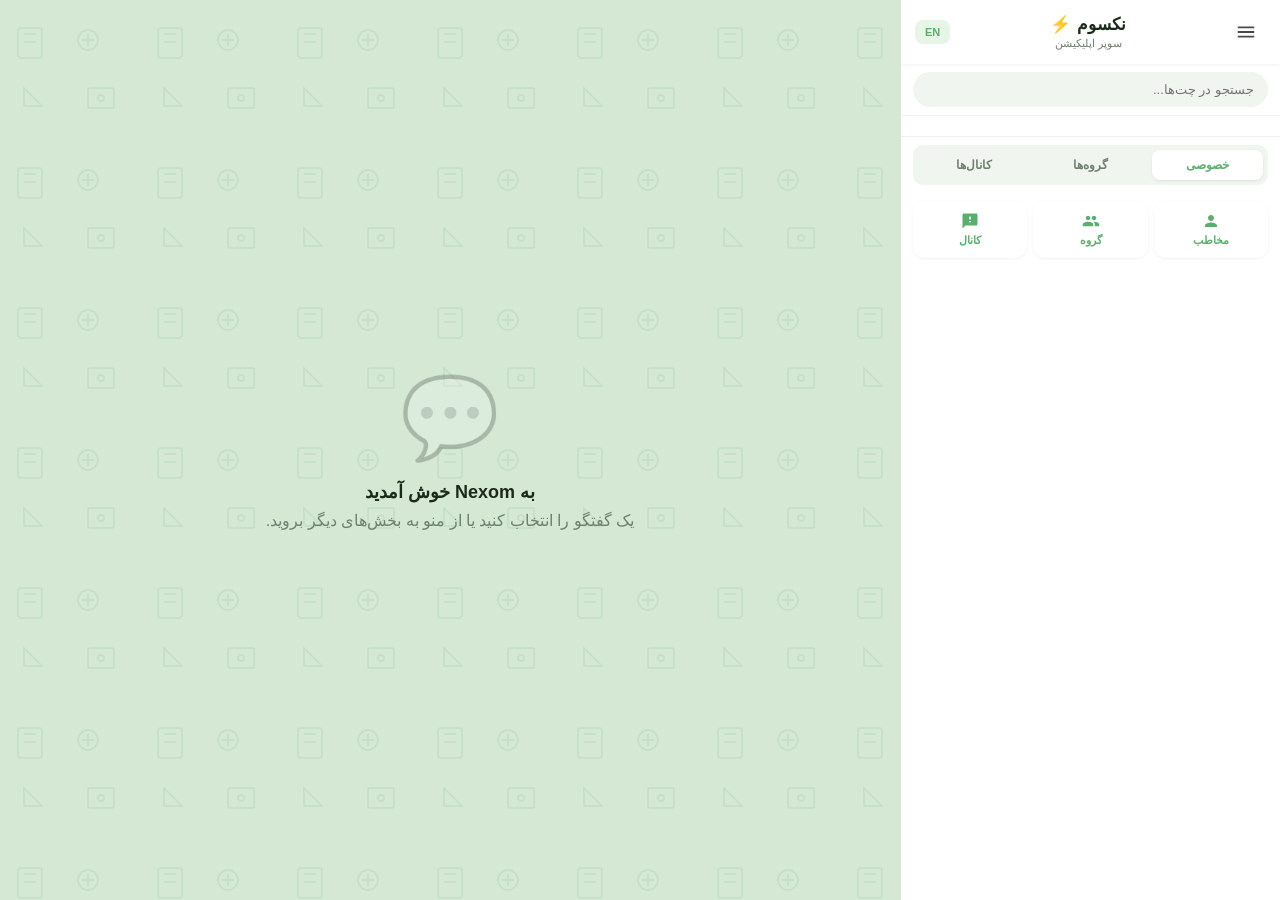
==== commit 74facd80: "Update chat.html" ====
--- a/chat.html
+++ b/chat.html
@@ -17,289 +17,70 @@
 *{margin:0;padding:0;box-sizing:border-box;-webkit-tap-highlight-color:transparent}
 html,body{height:100%;font-family:'Vazirmatn',Tahoma,sans-serif;background:#d4e8d4;overflow:hidden;color:#1a2b1a}
 body.lang-en{font-family:'Segoe UI',Tahoma,sans-serif}
-:root{
-  --p:#5bae6e;--p2:#4a9d5d;--p3:#e7f5e7;
-  --bg:#d4e8d4;--bg2:#c8e0c8;
-  --bubble-recv:#ffffff;--bubble-sent:#e0f0e0;
-  --white:#ffffff;--text:#1a2b1a;--mut:#6e806e;--border:#e0e8e0;--err:#ef4444;
+:root{--p:#5bae6e;--p2:#4a9d5d;--p3:#e7f5e7;--bg:#d4e8d4;--bg2:#c8e0c8;--bubble-recv:#ffffff;--bubble-sent:#e0f0e0;--white:#ffffff;--text:#1a2b1a;--mut:#6e806e;--border:#e0e8e0;--err:#ef4444;}
+body::before{content:'';position:fixed;inset:0;background-color:#d4e8d4;background-image:radial-gradient(circle at 10% 20%, rgba(255,255,255,.4) 0, transparent 20%),radial-gradient(circle at 80% 60%, rgba(255,255,255,.3) 0, transparent 20%),radial-gradient(circle at 40% 80%, rgba(255,255,255,.3) 0, transparent 20%);pointer-events:none;z-index:0;}
+
+/* ============================================================ */
+/* چیدمان تلگرامی (Split Layout) */
+/* ============================================================ */
+.app-wrapper{display:flex;height:100vh;width:100%;overflow:hidden;position:relative;z-index:1}
+
+/* سایدبار (لیست چت‌ها) */
+#page-chats{
+  width:380px;height:100%;display:flex;flex-direction:column;
+  background:#fff;border-left:1px solid #e0e0e0;flex-shrink:0;
+  position:relative;z-index:10;padding:0;
 }
-body::before{
-  content:'';position:fixed;inset:0;
-  background-color:#d4e8d4;
-  background-image:
-    radial-gradient(circle at 10% 20%, rgba(255,255,255,.4) 0, transparent 20%),
-    radial-gradient(circle at 80% 60%, rgba(255,255,255,.3) 0, transparent 20%),
-    radial-gradient(circle at 40% 80%, rgba(255,255,255,.3) 0, transparent 20%);
-  pointer-events:none;z-index:0;
-}
-
-/* ============================================================ */
-/* ساختار اصلی اپلیکیشن (تلگرام استایل) */
-/* ============================================================ */
-.app-wrapper{
-  display:flex;
-  height:100vh;
-  width:100%;
-  overflow:hidden;
-  position:relative;
-  z-index:1;
-}
-
-/* سایدبار */
-.tg-sidebar{
-  width:380px;
-  background:#fff;
-  display:flex;
-  flex-direction:column;
-  height:100%;
-  border-left:1px solid #d1d1d1;
-  flex-shrink:0;
-  z-index:10;
-  transition:transform 0.3s ease;
-}
-[dir="ltr"] .tg-sidebar{border-left:none;border-right:1px solid #d1d1d1;}
-
-/* پنل اصلی */
-.tg-main{
-  flex:1;
-  display:flex;
-  flex-direction:column;
-  position:relative;
-  height:100%;
-  overflow:hidden;
-  background:var(--bg);
+[dir="ltr"] #page-chats{border-left:none;border-right:1px solid #e0e0e0}
+
+/* پنل اصلی (چت و بقیه صفحات) */
+#app-main{
+  flex:1;height:100%;position:relative;overflow:hidden;
+  background:#d4e8d4;
   background-image:url("data:image/svg+xml;utf8,<svg xmlns='http://www.w3.org/2000/svg' width='140' height='140' viewBox='0 0 140 140'><g fill='none' stroke='%234a9d5d' stroke-width='1.5' opacity='0.13'><rect x='18' y='28' width='24' height='30' rx='3'/><path d='M24 34 L36 34 M24 42 L36 42'/><circle cx='88' cy='40' r='10'/><path d='M82 40 L94 40 M88 34 L88 46'/><path d='M24 88 L42 106 L24 106 Z'/><rect x='88' y='88' width='26' height='20' rx='2'/><circle cx='101' cy='98' r='3'/></g></svg>");
   background-size:140px 140px;
 }
 
-/* صفحات داخل پنل اصلی */
-.page{
-  display:none;
-  flex-direction:column;
-  width:100%;
-  height:100%;
-  overflow-y:auto;
-  padding:14px;
-  background:transparent;
-}
+.page{position:absolute;inset:0;display:none;flex-direction:column;padding:14px;overflow-y:auto;z-index:5;background:transparent}
 .page.active{display:flex}
-.page::-webkit-scrollbar{width:6px}
-.page::-webkit-scrollbar-thumb{background:rgba(91,174,110,.4);border-radius:3px}
-
-/* هدر صفحات داخلی (برای موبایل و دسکتاپ) */
-.page-header{
-  display:flex;
-  align-items:center;
-  background:#fff;
-  padding:10px 16px;
-  border-radius:12px;
-  margin-bottom:14px;
-  box-shadow:0 1px 4px rgba(0,0,0,.05);
-  flex-shrink:0;
-}
-.page-header h1{font-size:16px;font-weight:700;flex:1;display:flex;align-items:center;gap:8px;color:#1a2b1a}
-.page-header .back-to-chats{
-  display:none;
-  background:transparent;border:none;font-size:20px;
-  cursor:pointer;color:var(--p);margin-left:10px;
-}
-[dir="ltr"] .page-header .back-to-chats{margin-left:0;margin-right:10px;transform:scaleX(-1);}
-
-/* ============================================================ */
-/* استایل‌های سایدبار تلگرام */
-/* ============================================================ */
-.tg-header{
-  display:flex;
-  align-items:center;
-  padding:10px 14px;
-  background:#fff;
-  border-bottom:1px solid #f0f0f0;
-  gap:10px;
-}
-.tg-header h1{font-size:18px;font-weight:800;color:#1a2b1a;flex:1;display:flex;align-items:center;gap:6px}
-.icon-btn{
-  width:40px;height:40px;border-radius:50%;background:transparent;
-  border:none;display:flex;align-items:center;justify-content:center;
-  cursor:pointer;color:#707579;font-size:20px;transition:background .2s;
-}
-.icon-btn:hover{background:#f4f4f5}
+.page::-webkit-scrollbar{width:4px}
+.page::-webkit-scrollbar-thumb{background:rgba(91,174,110,.3);border-radius:2px}
+
+.chat-room{display:none;flex-direction:column;position:absolute;inset:0;z-index:20;background:#d4e8d4;background-image:url("data:image/svg+xml;utf8,<svg xmlns='http://www.w3.org/2000/svg' width='140' height='140' viewBox='0 0 140 140'><g fill='none' stroke='%234a9d5d' stroke-width='1.5' opacity='0.13'><rect x='18' y='28' width='24' height='30' rx='3'/><path d='M24 34 L36 34 M24 42 L36 42'/><circle cx='88' cy='40' r='10'/><path d='M82 40 L94 40 M88 34 L88 46'/><path d='M24 88 L42 106 L24 106 Z'/><rect x='88' y='88' width='26' height='20' rx='2'/><circle cx='101' cy='98' r='3'/></g></svg>");background-size:140px 140px;padding:0}
+.chat-room.active{display:flex}
+
+/* حالت خالی پنل اصلی */
+#empty-panel{position:absolute;inset:0;display:flex;align-items:center;justify-content:center;flex-direction:column;color:#6e806e;text-align:center;z-index:1}
+#empty-panel .icon{font-size:80px;opacity:.2;margin-bottom:16px}
+#empty-panel h3{font-size:18px;font-weight:700;color:#1a2b1a;margin-bottom:8px}
+
+/* هدر سایدبار */
+.sidebar-header{display:flex;align-items:center;justify-content:space-between;padding:10px 14px;background:#fff;border-bottom:1px solid #f0f0f0;flex-shrink:0;position:relative;z-index:15}
+.sidebar-header h1{font-size:17px;font-weight:800;display:flex;align-items:center;gap:6px}
+.icon-btn{width:40px;height:40px;border-radius:50%;background:transparent;border:none;display:flex;align-items:center;justify-content:center;cursor:pointer;color:#4a4a4a;font-size:18px;flex-shrink:0;transition:background .2s}
+.icon-btn:hover{background:#f0f5f0}
 .icon-btn svg{width:22px;height:22px;fill:currentColor}
-
-.tg-search-wrap{padding:8px 12px;background:#fff;border-bottom:1px solid #f0f0f0;}
-.tg-search{
-  width:100%;padding:10px 16px;background:#f4f4f5;
-  border:none;border-radius:20px;font-family:inherit;
-  font-size:14px;color:#1a2b1a;outline:none;transition:background .2s;
-}
-.tg-search:focus{background:#e4e4e5}
-.tg-search::placeholder{color:#a0a0a0}
-
-/* استوری و تب‌ها */
-.stories-bar{
-  padding:10px 12px;background:#fff;overflow-x:auto;
-  white-space:nowrap;display:flex;gap:10px;
-  scrollbar-width:none;border-bottom:1px solid #f0f0f0;
-}
-.stories-bar::-webkit-scrollbar{display:none}
-.story-item{display:inline-flex;flex-direction:column;align-items:center;gap:5px;cursor:pointer;flex-shrink:0;width:64px}
-.story-avatar{width:56px;height:56px;border-radius:50%;position:relative;padding:2.5px;background:#e0e8e0;border:2px solid var(--border)}
-.story-avatar.has-story{background:linear-gradient(135deg,#5bae6e,#4a9d5d,#22c55e)}
-.story-avatar.add-story{background:linear-gradient(135deg,#5bae6e,#4a9d5d)}
-.story-avatar img{width:100%;height:100%;border-radius:50%;object-fit:cover;border:2px solid #fff}
-.story-avatar .plus{position:absolute;bottom:-2px;right:-2px;width:22px;height:22px;border-radius:50%;background:#5bae6e;color:#fff;display:flex;align-items:center;justify-content:center;font-size:13px;font-weight:700;border:2.5px solid #fff}
-.story-name{font-size:11px;color:#2a3b2a;text-align:center;overflow:hidden;text-overflow:ellipsis;white-space:nowrap;width:100%;font-weight:600}
-
-.tabs-container{padding:8px 12px;background:#fff;border-bottom:1px solid #f0f0f0;}
-.tabs{display:flex;gap:4px;background:#f4f4f5;border-radius:10px;padding:3px;}
-.tab{flex:1;padding:8px;border-radius:8px;text-align:center;font-size:13px;font-weight:600;color:#707579;cursor:pointer;background:transparent;border:none;font-family:inherit;transition:all .2s}
-.tab.active{background:#fff;color:var(--p);box-shadow:0 1px 2px rgba(0,0,0,.1)}
-
-/* لیست چت‌ها */
-.list-container{
-  flex:1;overflow-y:auto;background:#fff;padding:0;
-}
-.list-container::-webkit-scrollbar{width:5px}
-.list-container::-webkit-scrollbar-thumb{background:rgba(91,174,110,.3);border-radius:3px}
-.list-item{
-  padding:10px 14px;background:#fff;display:flex;align-items:center;gap:12px;
-  cursor:pointer;position:relative;transition:background .15s;border-bottom:1px solid #f8f8f8;
-}
-.list-item:hover{background:#f4f4f5}
-.list-item.unread{background:#f0f9f0}
-.list-avatar{width:54px;height:54px;border-radius:50%;background:linear-gradient(135deg,#5bae6e,#4a9d5d);display:flex;align-items:center;justify-content:center;font-size:20px;font-weight:700;flex-shrink:0;background-size:cover;background-position:center;color:#fff}
-.list-info{flex:1;min-width:0}
-.list-name{font-size:15px;font-weight:600;margin-bottom:3px;color:#1a2b1a;overflow:hidden;text-overflow:ellipsis;white-space:nowrap}
-.list-last-msg{font-size:13.5px;color:#707579;overflow:hidden;text-overflow:ellipsis;white-space:nowrap;margin-top:2px;display:flex;align-items:center;gap:4px;}
-.list-last-msg.mine-prefix{color:#707579}
-.list-time{font-size:12px;color:#a0a0a0;position:absolute;top:12px;left:16px;font-weight:500}
-[dir="ltr"] .list-time{left:auto;right:16px}
-.list-time.unread-time{color:var(--p)}
-.unread-badge{position:absolute;bottom:12px;left:16px;min-width:22px;height:22px;padding:0 6px;border-radius:11px;background:#5bae6e;color:#fff;font-size:11px;font-weight:800;display:flex;align-items:center;justify-content:center;direction:ltr}
-[dir="ltr"] .unread-badge{left:auto;right:16px}
-
-/* FAB */
-.tg-fab{
-  position:absolute;bottom:20px;left:20px;
-  width:56px;height:56px;border-radius:50%;
-  background:linear-gradient(135deg,#5bae6e,#4a9d5d);
-  border:none;color:#fff;font-size:22px;cursor:pointer;
-  box-shadow:0 4px 16px rgba(91,174,110,.4);
-  display:flex;align-items:center;justify-content:center;
-  z-index:10;transition:transform .15s,box-shadow .15s;
-}
-[dir="ltr"] .tg-fab{left:auto;right:20px}
-.tg-fab:hover{transform:scale(1.06);box-shadow:0 6px 20px rgba(91,174,110,.5)}
-.tg-fab:active{transform:scale(.94)}
-.tg-new-menu{
-  position:absolute;bottom:84px;left:20px;
-  background:#fff;border-radius:14px;padding:6px;
-  display:none;flex-direction:column;gap:2px;
-  box-shadow:0 8px 28px rgba(0,0,0,.18);
-  z-index:20;min-width:190px;animation:tgMenuIn .18s ease;
-}
-[dir="ltr"] .tg-new-menu{left:auto;right:20px}
-.tg-new-menu.show{display:flex}
-.tg-new-menu button{display:flex;align-items:center;gap:10px;padding:10px 14px;border:none;border-radius:10px;background:transparent;font-family:inherit;font-size:13.5px;color:var(--text);cursor:pointer;text-align:right;width:100%}
-[dir="ltr"] .tg-new-menu button{text-align:left}
-.tg-new-menu button:hover{background:#f4f4f5}
-@keyframes tgMenuIn{from{opacity:0;transform:translateY(10px)}to{opacity:1;transform:translateY(0)}}
-
-/* منوی همبرگری */
-.tg-side-menu{
-  position:absolute;top:55px;right:14px;background:#fff;border-radius:12px;padding:6px;
-  display:none;flex-direction:column;gap:2px;box-shadow:0 8px 24px rgba(0,0,0,.15);z-index:50;min-width:200px;
-}
+.lang-btn{background:#e7f5e7;color:var(--p);border:none;border-radius:8px;padding:6px 10px;font-family:inherit;font-size:11px;font-weight:700;cursor:pointer;flex-shrink:0}
+
+/* منوی کشویی (همبرگری) */
+.tg-side-menu{position:absolute;top:55px;right:14px;background:#fff;border-radius:12px;padding:6px;display:none;flex-direction:column;gap:2px;box-shadow:0 8px 24px rgba(0,0,0,.15);z-index:50;min-width:200px;border:1px solid #eee}
 [dir="ltr"] .tg-side-menu{right:auto;left:14px}
 .tg-side-menu.show{display:flex}
-.tg-side-menu button{display:flex;align-items:center;gap:10px;padding:10px 14px;border:none;border-radius:8px;background:transparent;font-family:inherit;font-size:14px;color:var(--text);cursor:pointer;text-align:right;width:100%}
+.tg-side-menu button{display:flex;align-items:center;gap:10px;padding:10px 14px;border:none;border-radius:8px;background:transparent;font-family:inherit;font-size:13.5px;color:var(--text);cursor:pointer;text-align:right;width:100%}
 [dir="ltr"] .tg-side-menu button{text-align:left}
 .tg-side-menu button:hover{background:#f4f4f5}
 .tg-side-menu button.active{background:#e7f5e7;color:var(--p);font-weight:700}
 
-/* ============================================================ */
-/* اتاق چت */
-/* ============================================================ */
-.chat-room{
-  display:none;flex-direction:column;position:absolute;inset:0;
-  z-index:20;background:#d4e8d4;
-  background-image:url("data:image/svg+xml;utf8,<svg xmlns='http://www.w3.org/2000/svg' width='140' height='140' viewBox='0 0 140 140'><g fill='none' stroke='%234a9d5d' stroke-width='1.5' opacity='0.13'><rect x='18' y='28' width='24' height='30' rx='3'/><path d='M24 34 L36 34 M24 42 L36 42'/><circle cx='88' cy='40' r='10'/><path d='M82 40 L94 40 M88 34 L88 46'/><path d='M24 88 L42 106 L24 106 Z'/><rect x='88' y='88' width='26' height='20' rx='2'/><circle cx='101' cy='98' r='3'/></g></svg>");
-  background-size:140px 140px;padding:0;
-}
-.chat-room.active{display:flex}
-.chat-header{display:flex;align-items:center;gap:10px;padding:10px 14px;background:#fff;box-shadow:0 1px 4px rgba(0,0,0,.08);flex-shrink:0;z-index:5}
-.back-btn{width:40px;height:40px;border-radius:50%;background:transparent;border:none;color:#707579;font-size:20px;cursor:pointer;display:flex;align-items:center;justify-content:center;flex-shrink:0}
-.back-btn:hover{background:#f4f4f5}
-.room-avatar{width:42px;height:42px;border-radius:50%;background:linear-gradient(135deg,#5bae6e,#4a9d5d);display:flex;align-items:center;justify-content:center;font-size:17px;font-weight:700;color:#fff;flex-shrink:0;background-size:cover;background-position:center;cursor:pointer}
-.room-info{flex:1;min-width:0;cursor:pointer;text-align:right}
-.room-name{font-size:15px;font-weight:700;margin-bottom:2px;color:#1a2b1a}
-.room-sub{font-size:12px;color:#707579;direction:ltr;text-align:right;overflow:hidden;text-overflow:ellipsis;white-space:nowrap}
-.messages-area{flex:1;overflow-y:auto;padding:14px 10px;display:flex;flex-direction:column;gap:6px;}
-.messages-area::-webkit-scrollbar{width:4px}
-.messages-area::-webkit-scrollbar-thumb{background:rgba(91,174,110,.3);border-radius:2px}
-.messages-empty{flex:1;display:flex;flex-direction:column;align-items:center;justify-content:center;text-align:center;padding:20px}
-.messages-empty svg{width:160px;height:160px;margin-bottom:20px;opacity:.9}
-.messages-empty p{font-size:14px;font-weight:600;color:#3a4b3a;line-height:1.7}
-
-/* استایل پیام‌ها */
-.msg{max-width:78%;padding:8px 12px;border-radius:12px;font-size:14.5px;line-height:1.5;word-wrap:break-word;position:relative;box-shadow:0 1px 2px rgba(0,0,0,.05)}
-.msg.other{align-self:flex-start;background:#fff;border-bottom-right-radius:2px;color:#1a2b1a}
-.msg.mine{align-self:flex-end;background:#e1f5e1;border-bottom-left-radius:2px;color:#1a2b1a}
-.msg-sender{font-size:11.5px;font-weight:700;color:#5bae6e;margin-bottom:3px;direction:ltr;text-align:right}
-.msg-actions{position:absolute;top:5px;left:5px;width:20px;height:20px;border-radius:50%;background:rgba(0,0,0,.05);display:flex;align-items:center;justify-content:center;font-size:12px;color:#8a988a;cursor:pointer;opacity:0.5}
-[dir="ltr"] .msg-actions{left:auto;right:5px}
-.reply-preview{background:rgba(91,174,110,.1);border-right:3px solid var(--p);border-radius:6px;padding:5px 9px;margin-bottom:5px;font-size:12px;cursor:pointer;overflow:hidden}
-.reply-name{font-weight:700;color:var(--p);font-size:11px;direction:ltr;text-align:right;margin-bottom:2px}
-.reply-text{color:#707579;overflow:hidden;text-overflow:ellipsis;white-space:nowrap}
-.msg-edited{font-size:10px;color:#a0a0a0;margin-top:3px;font-style:italic}
-.voice-wrap{display:flex;align-items:center;gap:10px;min-width:220px}
-.voice-play{width:44px;height:44px;border-radius:50%;background:#5bae6e;color:#fff;border:none;cursor:pointer;display:flex;align-items:center;justify-content:center;flex-shrink:0;font-size:16px}
-.voice-play:hover{background:#4a9d5d}
-.voice-wave{flex:1;height:26px;display:flex;align-items:center;gap:2px}
-.voice-wave span{width:3px;background:#5bae6e;border-radius:2px;opacity:.5}
-.voice-dur{font-size:12px;color:#707579;direction:ltr;font-weight:600}
-.img-msg{max-width:260px;border-radius:12px;overflow:hidden;cursor:pointer;box-shadow:0 1px 3px rgba(0,0,0,.1)}
-.img-msg img{width:100%;height:auto;display:block}
-.file-msg{display:flex;align-items:center;gap:10px;min-width:200px}
-.file-icon{width:42px;height:42px;border-radius:10px;background:#5bae6e;color:#fff;display:flex;align-items:center;justify-content:center;font-size:20px;flex-shrink:0}
-.file-info{flex:1;min-width:0}
-.file-name{font-size:13px;font-weight:700;overflow:hidden;text-overflow:ellipsis;white-space:nowrap;margin-bottom:2px}
-.file-size{font-size:11px;color:#707579;direction:ltr}
-.file-dl{width:34px;height:34px;border-radius:50%;background:#5bae6e;color:#fff;display:flex;align-items:center;justify-content:center;text-decoration:none;flex-shrink:0}
-.msg-meta{display:flex;align-items:center;justify-content:flex-end;gap:3px;margin-top:3px;font-size:11px;direction:ltr}
-.msg-check{font-weight:700;display:inline-block;letter-spacing:-2px}
-.msg-check.sent{color:#8a988a}
-.msg-check.read{color:#5bae6e}
-.msg.deleted{opacity:.6;font-style:italic}
-.msg-deleted-txt{font-size:13px;color:#707579;font-style:italic;display:flex;align-items:center;gap:6px}
-
-/* ورودی چت */
-.reply-bar{display:none;align-items:center;gap:10px;padding:8px 14px;background:#fff;border-top:1px solid #e0e0e0}
-.reply-bar.show{display:flex}
-.reply-bar-info{flex:1;min-width:0}
-.reply-bar-name{font-size:11px;font-weight:700;color:var(--p);margin-bottom:2px;direction:ltr;text-align:right}
-.reply-bar-text{font-size:12px;color:#707579;overflow:hidden;text-overflow:ellipsis;white-space:nowrap}
-.reply-close{width:28px;height:28px;border-radius:50%;background:#f4f4f5;border:none;color:#707579;cursor:pointer;font-family:inherit}
-.input-area{display:flex;gap:6px;padding:8px 10px;background:#fff;border-top:1px solid #e0e0e0;flex-shrink:0;align-items:center}
-.input-area .attach{width:42px;height:42px;border-radius:50%;background:transparent;border:none;color:#8a988a;font-size:20px;cursor:pointer;display:flex;align-items:center;justify-content:center;flex-shrink:0;font-family:inherit}
-.input-area .attach:hover{background:#f4f4f5}
-.msg-input{flex:1;padding:12px 16px;background:#f4f4f5;border:none;border-radius:22px;color:#1a2b1a;font-family:inherit;font-size:14px;outline:none;min-width:0}
-.msg-input:focus{background:#e4e4e5}
-.msg-input::placeholder{color:#a0a0a0}
-.send-btn{width:46px;height:46px;border-radius:50%;background:#5bae6e;border:none;color:#fff;font-size:18px;cursor:pointer;display:flex;align-items:center;justify-content:center;flex-shrink:0;font-family:inherit}
-.send-btn:hover{background:#4a9d5d}
-.rec-bar{display:none;align-items:center;gap:10px;padding:10px 14px;background:#fff;border-top:1px solid #e0e0e0}
-.rec-bar.show{display:flex}
-.rec-dot{width:10px;height:10px;background:#ef4444;border-radius:50%;animation:bl 1s infinite}
-@keyframes bl{0%,100%{opacity:1}50%{opacity:.3}}
-.rec-time{font-size:14px;font-weight:700;color:#ef4444;direction:ltr}
-.rec-text{flex:1;font-size:12px;color:#a05050}
-.rec-btn{padding:6px 14px;border:none;border-radius:16px;cursor:pointer;font-family:inherit;font-size:12px;font-weight:700}
-.rec-cancel{background:#f4f4f5;color:#1a2b1a}
-.rec-send{background:#5bae6e;color:#fff}
-
-/* ============================================================ */
-/* بقیه استایل‌های داخلی */
-/* ============================================================ */
+/* دکمه بازگشت در هدر صفحات (برای موبایل) */
+.page-header{display:none;align-items:center;background:#fff;padding:10px 14px;box-shadow:0 1px 4px rgba(0,0,0,.08);margin:-14px -14px 14px;flex-shrink:0}
+.page-header h1{font-size:16px;font-weight:700;flex:1;display:flex;align-items:center;gap:8px;justify-content:center;margin-right:-40px}
+.page-back-btn{width:40px;height:40px;border-radius:50%;background:transparent;border:none;font-size:20px;color:var(--p);cursor:pointer;display:flex;align-items:center;justify-content:center;z-index:2}
+
+/* بقیه استایل‌های اصلی (بدون تغییر) */
+.top-bar{display:flex;align-items:center;justify-content:space-between;margin:-14px -14px 14px;padding:12px 14px;background:#ffffff;box-shadow:0 1px 4px rgba(0,0,0,.08);flex-shrink:0;position:relative;z-index:5}
+.app-title{text-align:center;flex:1}
+.app-title h1{font-size:17px;font-weight:700;color:#1a2b1a;display:flex;align-items:center;justify-content:center;gap:6px}
+.app-title p{font-size:11px;color:var(--mut);margin-top:2px}
 .welcome-card{background:#ffffff;border-radius:16px;padding:16px;display:flex;align-items:center;gap:14px;margin-bottom:14px;flex-shrink:0;box-shadow:0 1px 3px rgba(0,0,0,.06)}
 .welcome-avatar{width:56px;height:56px;border-radius:50%;background:linear-gradient(135deg,#5bae6e,#4a9d5d);display:flex;align-items:center;justify-content:center;font-size:24px;flex-shrink:0;background-size:cover;background-position:center;cursor:pointer;color:#fff}
 .welcome-text{flex:1;min-width:0}
@@ -309,37 +90,116 @@
 .quick-btn{background:#ffffff;border:none;border-radius:14px;padding:12px 4px;display:flex;flex-direction:column;align-items:center;gap:6px;cursor:pointer;color:#1a2b1a;font-family:inherit;box-shadow:0 1px 3px rgba(0,0,0,.06);transition:transform .2s}
 .quick-btn:hover{transform:translateY(-2px)}
 .quick-icon{width:42px;height:42px;border-radius:50%;display:flex;align-items:center;justify-content:center;font-size:20px;color:#fff}
-.quick-icon.g{background:linear-gradient(135deg,#5bae6e,#4a9d5d)}
-.quick-icon.ch{background:linear-gradient(135deg,#7b3ff2,#a855f7)}
-.quick-icon.ct{background:linear-gradient(135deg,#0088cc,#5bae6e)}
-.quick-icon.cv{background:linear-gradient(135deg,#a855f7,#ec4899)}
-.quick-icon.lb{background:linear-gradient(135deg,#22c55e,#16a34a)}
-.quick-icon.bot{background:linear-gradient(135deg,#f59e0b,#f97316)}
-.quick-icon.pay{background:linear-gradient(135deg,#06b6d4,#0891b2)}
-.quick-icon.edu{background:linear-gradient(135deg,#ec4899,#db2777)}
+.quick-icon.g{background:linear-gradient(135deg,#5bae6e,#4a9d5d)}.quick-icon.ch{background:linear-gradient(135deg,#7b3ff2,#a855f7)}.quick-icon.ct{background:linear-gradient(135deg,#0088cc,#5bae6e)}.quick-icon.cv{background:linear-gradient(135deg,#a855f7,#ec4899)}.quick-icon.lb{background:linear-gradient(135deg,#22c55e,#16a34a)}.quick-icon.bot{background:linear-gradient(135deg,#f59e0b,#f97316)}.quick-icon.pay{background:linear-gradient(135deg,#06b6d4,#0891b2)}.quick-icon.edu{background:linear-gradient(135deg,#ec4899,#db2777)}
 .quick-label{font-size:10.5px;font-weight:700;text-align:center;color:#2a3b2a}
 .features-grid{display:grid;grid-template-columns:1fr 1fr;gap:8px;margin-bottom:14px;flex-shrink:0}
 .feature-card{background:#ffffff;border-radius:14px;padding:12px;display:flex;align-items:center;gap:10px;box-shadow:0 1px 3px rgba(0,0,0,.06)}
 .feature-icon{width:38px;height:38px;border-radius:50%;display:flex;align-items:center;justify-content:center;font-size:18px;flex-shrink:0;color:#fff}
-.feature-icon.sec{background:linear-gradient(135deg,#5bae6e,#4a9d5d)}
-.feature-icon.spd{background:linear-gradient(135deg,#7b3ff2,#a855f7)}
-.feature-icon.cld{background:linear-gradient(135deg,#0088cc,#4f7fff)}
-.feature-icon.fre{background:linear-gradient(135deg,#a855f7,#ec4899)}
+.feature-icon.sec{background:linear-gradient(135deg,#5bae6e,#4a9d5d)}.feature-icon.spd{background:linear-gradient(135deg,#7b3ff2,#a855f7)}.feature-icon.cld{background:linear-gradient(135deg,#0088cc,#4f7fff)}.feature-icon.fre{background:linear-gradient(135deg,#a855f7,#ec4899)}
 .feature-text{flex:1;min-width:0}
 .feature-text h4{font-size:12px;font-weight:700;margin-bottom:2px;color:#1a2b1a}
 .feature-text p{font-size:10px;color:var(--mut);line-height:1.4}
-
-/* سایر مودال‌ها و منوها (بدون تغییر) */
+.stories-bar{padding:10px 12px;background:#ffffff;border-radius:16px;margin-bottom:14px;overflow-x:auto;white-space:nowrap;display:flex;gap:10px;scrollbar-width:none;flex-shrink:0;box-shadow:0 1px 3px rgba(0,0,0,.06)}
+.stories-bar::-webkit-scrollbar{display:none}
+.story-item{display:inline-flex;flex-direction:column;align-items:center;gap:5px;cursor:pointer;flex-shrink:0;width:64px}
+.story-avatar{width:56px;height:56px;border-radius:50%;position:relative;padding:2.5px;background:#e0e8e0;border:2px solid var(--border)}
+.story-avatar.has-story{background:linear-gradient(135deg,#5bae6e,#4a9d5d,#22c55e)}
+.story-avatar.add-story{background:linear-gradient(135deg,#5bae6e,#4a9d5d)}
+.story-avatar img{width:100%;height:100%;border-radius:50%;object-fit:cover;border:2px solid #fff}
+.story-avatar .plus{position:absolute;bottom:-2px;right:-2px;width:22px;height:22px;border-radius:50%;background:#5bae6e;color:#fff;display:flex;align-items:center;justify-content:center;font-size:13px;font-weight:700;border:2.5px solid #fff}
+.story-name{font-size:10px;color:#2a3b2a;text-align:center;overflow:hidden;text-overflow:ellipsis;white-space:nowrap;width:100%;font-weight:600}
+.tabs{display:flex;gap:6px;margin-bottom:14px;background:#ffffff;border-radius:14px;padding:5px;flex-shrink:0;box-shadow:0 1px 3px rgba(0,0,0,.06)}
+.tab{flex:1;padding:10px;border-radius:10px;text-align:center;font-size:12.5px;font-weight:700;color:var(--mut);cursor:pointer;background:transparent;border:none;font-family:inherit;transition:all .25s}
+.tab.active{background:#e7f5e7;color:var(--p)}
+.action-buttons{display:flex;gap:6px;margin-bottom:12px;flex-shrink:0}
+.action-btn{flex:1;padding:11px 6px;background:#ffffff;border:none;border-radius:12px;color:var(--p);font-family:inherit;font-size:11px;font-weight:700;cursor:pointer;display:flex;flex-direction:column;align-items:center;gap:4px;box-shadow:0 1px 3px rgba(0,0,0,.06)}
+.action-btn:hover{background:#f0f7f0}
+.action-btn svg{width:18px;height:18px;fill:currentColor}
+.list-container{flex:1;overflow-y:auto;padding-bottom:20px;background:#ffffff;border-radius:14px;padding:6px;box-shadow:0 1px 3px rgba(0,0,0,.06)}
+.list-item{padding:12px 14px;background:#ffffff;border-radius:12px;margin-bottom:2px;display:flex;align-items:center;gap:12px;cursor:pointer;position:relative;transition:background .2s}
+.list-item:hover{background:#f0f7f0}
+.list-item.unread{background:#f0f9f0}
+.list-avatar{width:52px;height:52px;border-radius:50%;background:linear-gradient(135deg,#5bae6e,#4a9d5d);display:flex;align-items:center;justify-content:center;font-size:20px;font-weight:700;flex-shrink:0;background-size:cover;background-position:center;position:relative;color:#fff}
+.list-info{flex:1;min-width:0}
+.list-name{font-size:14px;font-weight:700;margin-bottom:3px;color:#1a2b1a;overflow:hidden;text-overflow:ellipsis;white-space:nowrap}
+.list-last-msg{font-size:12.5px;color:#5a6a5a;overflow:hidden;text-overflow:ellipsis;white-space:nowrap;margin-top:3px;font-weight:500}
+.list-time{font-size:10.5px;color:var(--mut);position:absolute;top:14px;left:16px;font-weight:600}
+[dir="ltr"] .list-time{left:auto;right:16px}
+.list-time.unread-time{color:var(--p)}
+.unread-badge{position:absolute;bottom:14px;left:16px;min-width:22px;height:22px;padding:0 6px;border-radius:11px;background:#5bae6e;color:#fff;font-size:11px;font-weight:800;display:flex;align-items:center;justify-content:center;direction:ltr}
+[dir="ltr"] .unread-badge{left:auto;right:16px}
 .empty-state{text-align:center;padding:60px 20px;color:var(--mut)}
 .empty-state .icon{font-size:70px;margin-bottom:16px;opacity:.5}
 .empty-state h3{font-size:15px;font-weight:700;color:#2a3b2a;margin-bottom:8px}
-.empty-state p{font-size:12.5px;line-height:1.7;color:var(--mut)}
+.chat-header{display:flex;align-items:center;gap:10px;padding:10px 14px;background:#ffffff;box-shadow:0 1px 4px rgba(0,0,0,.08);flex-shrink:0;position:relative;z-index:5}
+.back-btn{width:38px;height:38px;border-radius:50%;background:transparent;border:none;color:#4a4a4a;font-size:18px;cursor:pointer;display:flex;align-items:center;justify-content:center;flex-shrink:0;font-family:inherit}
+.back-btn:hover{background:#f0f5f0}
+.room-avatar{width:42px;height:42px;border-radius:50%;background:linear-gradient(135deg,#5bae6e,#4a9d5d);display:flex;align-items:center;justify-content:center;font-size:17px;font-weight:700;color:#fff;flex-shrink:0;background-size:cover;background-position:center;cursor:pointer}
+.room-info{flex:1;min-width:0;cursor:pointer;text-align:right}
+.room-name{font-size:14.5px;font-weight:700;margin-bottom:2px;color:#1a2b1a}
+.room-sub{font-size:11.5px;color:var(--mut);direction:ltr;text-align:right;overflow:hidden;text-overflow:ellipsis;white-space:nowrap}
+.messages-area{flex:1;overflow-y:auto;padding:14px 10px;display:flex;flex-direction:column;gap:6px;background:transparent}
+.messages-area::-webkit-scrollbar{width:4px}
+.messages-area::-webkit-scrollbar-thumb{background:rgba(91,174,110,.3);border-radius:2px}
+.messages-empty{flex:1;display:flex;flex-direction:column;align-items:center;justify-content:center;text-align:center;padding:20px}
+.messages-empty svg{width:200px;height:200px;margin-bottom:24px;opacity:.9}
+.messages-empty p{font-size:15px;font-weight:600;color:#3a4b3a;line-height:1.7}
+.msg{max-width:78%;padding:8px 12px;border-radius:12px;font-size:14px;line-height:1.5;word-wrap:break-word;position:relative;box-shadow:0 1px 1px rgba(0,0,0,.05)}
+.msg.other{align-self:flex-start;background:#ffffff;border-bottom-right-radius:2px;color:#1a2b1a}
+.msg.mine{align-self:flex-end;background:#d9efd9;border-bottom-left-radius:2px;color:#1a2b1a}
+.msg-sender{font-size:11px;font-weight:700;color:#5bae6e;margin-bottom:3px;direction:ltr;text-align:right}
+.msg-actions{position:absolute;top:5px;left:5px;width:20px;height:20px;border-radius:50%;background:rgba(0,0,0,.05);display:flex;align-items:center;justify-content:center;font-size:12px;color:#8a988a;cursor:pointer;opacity:.5}
+[dir="ltr"] .msg-actions{left:auto;right:5px}
+.reply-preview{background:rgba(91,174,110,.1);border-right:3px solid var(--p);border-radius:6px;padding:5px 9px;margin-bottom:5px;font-size:11.5px;cursor:pointer;overflow:hidden}
+.reply-name{font-weight:700;color:var(--p);font-size:10.5px;direction:ltr;text-align:right;margin-bottom:2px}
+.reply-text{color:var(--mut);overflow:hidden;text-overflow:ellipsis;white-space:nowrap}
+.msg-edited{font-size:10px;color:var(--mut);margin-top:3px;font-style:italic}
+.voice-wrap{display:flex;align-items:center;gap:10px;min-width:220px}
+.voice-play{width:44px;height:44px;border-radius:50%;background:#5bae6e;color:#fff;border:none;cursor:pointer;display:flex;align-items:center;justify-content:center;flex-shrink:0;font-size:16px}
+.voice-wave{flex:1;height:26px;display:flex;align-items:center;gap:2px}
+.voice-wave span{width:3px;background:#5bae6e;border-radius:2px;opacity:.5}
+.voice-dur{font-size:11.5px;color:var(--mut);direction:ltr;font-weight:600}
+.img-msg{max-width:260px;border-radius:12px;overflow:hidden;cursor:pointer;box-shadow:0 1px 3px rgba(0,0,0,.1)}
+.img-msg img{width:100%;height:auto;display:block}
+.file-msg{display:flex;align-items:center;gap:10px;min-width:200px}
+.file-icon{width:42px;height:42px;border-radius:10px;background:#5bae6e;color:#fff;display:flex;align-items:center;justify-content:center;font-size:20px;flex-shrink:0}
+.file-info{flex:1;min-width:0}
+.file-name{font-size:12.5px;font-weight:700;overflow:hidden;text-overflow:ellipsis;white-space:nowrap;margin-bottom:2px}
+.file-size{font-size:11px;color:var(--mut);direction:ltr}
+.file-dl{width:34px;height:34px;border-radius:50%;background:#5bae6e;color:#fff;display:flex;align-items:center;justify-content:center;text-decoration:none;flex-shrink:0}
+.msg-meta{display:flex;align-items:center;justify-content:flex-end;gap:3px;margin-top:3px;font-size:11px;direction:ltr}
+.msg-check{font-weight:700;display:inline-block;letter-spacing:-2px}
+.msg-check.sent{color:#8a988a}
+.msg-check.read{color:#5bae6e}
+.msg.deleted{opacity:.6;font-style:italic}
+.msg-deleted-txt{font-size:12.5px;color:var(--mut);font-style:italic;display:flex;align-items:center;gap:6px}
+.reply-bar{display:none;align-items:center;gap:10px;padding:8px 14px;background:#ffffff;border-top:1px solid var(--border);margin-bottom:0}
+.reply-bar.show{display:flex}
+.reply-bar-info{flex:1;min-width:0}
+.reply-bar-name{font-size:11px;font-weight:700;color:var(--p);margin-bottom:2px;direction:ltr;text-align:right}
+.reply-bar-text{font-size:11.5px;color:var(--mut);overflow:hidden;text-overflow:ellipsis;white-space:nowrap}
+.reply-close{width:28px;height:28px;border-radius:50%;background:#f0f5f0;border:none;color:var(--mut);cursor:pointer;font-family:inherit}
+.input-area{display:flex;gap:6px;padding:8px 10px;background:#ffffff;border-top:1px solid var(--border);flex-shrink:0;align-items:center}
+.input-area .attach{width:42px;height:42px;border-radius:50%;background:transparent;border:none;color:#8a988a;font-size:20px;cursor:pointer;display:flex;align-items:center;justify-content:center;flex-shrink:0;font-family:inherit}
+.input-area .attach:hover{background:#f0f5f0}
+.msg-input{flex:1;padding:12px 16px;background:#f0f5f0;border:none;border-radius:22px;color:#1a2b1a;font-family:inherit;font-size:14px;outline:none;min-width:0}
+.msg-input:focus{background:#e7f0e7}
+.send-btn{width:46px;height:46px;border-radius:50%;background:#5bae6e;border:none;color:#fff;font-size:18px;cursor:pointer;display:flex;align-items:center;justify-content:center;flex-shrink:0;font-family:inherit}
+.rec-bar{display:none;align-items:center;gap:10px;padding:10px 14px;background:#fff;border-top:1px solid var(--border)}
+.rec-bar.show{display:flex}
+.rec-dot{width:10px;height:10px;background:#ef4444;border-radius:50%;animation:bl 1s infinite}
+@keyframes bl{0%,100%{opacity:1}50%{opacity:.3}}
+.rec-time{font-size:14px;font-weight:700;color:#ef4444;direction:ltr}
+.rec-text{flex:1;font-size:12px;color:#a05050}
+.rec-btn{padding:6px 14px;border:none;border-radius:16px;cursor:pointer;font-family:inherit;font-size:12px;font-weight:700}
+.rec-cancel{background:#f0f5f0;color:#1a2b1a}
+.rec-send{background:#5bae6e;color:#fff}
 .attach-menu{position:fixed;bottom:80px;right:14px;background:#fff;border-radius:14px;padding:6px;display:none;flex-direction:column;gap:4px;z-index:500;min-width:190px;box-shadow:0 4px 20px rgba(0,0,0,.15)}
 [dir="ltr"] .attach-menu{right:auto;left:14px}
 .attach-menu.show{display:flex}
 .menu-item{display:flex;align-items:center;gap:12px;padding:10px 14px;border-radius:10px;cursor:pointer;font-family:inherit;font-size:13.5px;color:#1a2b1a;border:none;background:transparent;width:100%;text-align:right}
 [dir="ltr"] .menu-item{text-align:left}
-.menu-item:hover{background:#f4f4f5}
+.menu-item:hover{background:#f0f5f0}
 .menu-icon{width:36px;height:36px;border-radius:50%;display:flex;align-items:center;justify-content:center;font-size:18px;flex-shrink:0;color:#fff}
 .menu-icon.img{background:linear-gradient(135deg,#5bae6e,#4a9d5d)}
 .menu-icon.fl{background:linear-gradient(135deg,#22c55e,#16a34a)}
@@ -348,7 +208,7 @@
 .msg-menu.show{display:flex}
 .msg-menu-item{display:flex;align-items:center;gap:10px;padding:10px 14px;border-radius:8px;cursor:pointer;font-family:inherit;font-size:13.5px;color:#1a2b1a;border:none;background:transparent;width:100%;text-align:right}
 [dir="ltr"] .msg-menu-item{text-align:left}
-.msg-menu-item:hover{background:#f4f4f5}
+.msg-menu-item:hover{background:#f0f5f0}
 .msg-menu-item.reply{color:var(--p)}
 .msg-menu-item.delete{color:#ef4444}
 .modal-overlay{position:fixed;inset:0;background:rgba(0,0,0,.4);display:none;justify-content:center;align-items:center;z-index:1000;padding:16px;overflow-y:auto}
@@ -357,81 +217,255 @@
 .modal h3{font-size:16px;font-weight:700;margin-bottom:6px;color:#1a2b1a}
 .modal p{font-size:12px;color:var(--mut);margin-bottom:16px}
 .modal label{display:block;font-size:12px;color:#2a3b2a;margin-bottom:6px;font-weight:600}
-.modal input,.modal textarea{width:100%;padding:12px 14px;background:#f4f4f5;border:1.5px solid #e0e0e0;border-radius:12px;color:#1a2b1a;font-family:inherit;font-size:14px;outline:none;margin-bottom:12px}
+.modal input,.modal textarea{width:100%;padding:12px 14px;background:#f0f5f0;border:1.5px solid var(--border);border-radius:12px;color:#1a2b1a;font-family:inherit;font-size:14px;outline:none;margin-bottom:12px}
 .modal input:focus,.modal textarea:focus{border-color:var(--p);background:#fff}
 .modal textarea{resize:vertical;min-height:60px}
 .modal-btns{display:flex;gap:8px;margin-top:8px}
 .modal-btns button{flex:1;padding:12px;border:none;border-radius:12px;font-family:inherit;font-size:13.5px;font-weight:700;cursor:pointer}
-.btn-cancel{background:#f4f4f5;color:#2a3b2a}
+.btn-cancel{background:#f0f5f0;color:#2a3b2a}
 .btn-primary{background:#5bae6e;color:#fff}
 .btn-primary:hover{background:#4a9d5d}
-
-/* استایل صفحات دیگر */
+.story-viewer{position:fixed;inset:0;background:#000;z-index:3000;display:none;flex-direction:column}
+.story-viewer.show{display:flex}
+.story-prog{position:absolute;top:12px;left:12px;right:12px;height:3px;background:rgba(255,255,255,.3);border-radius:3px;z-index:10;overflow:hidden}
+.story-prog-bar{height:100%;background:#5bae6e;border-radius:3px;width:0%;transition:width .1s linear}
+.story-head{position:absolute;top:24px;left:16px;right:16px;z-index:10;display:flex;align-items:center;gap:10px;color:#fff}
+.story-head-av{width:36px;height:36px;border-radius:50%;background:#5bae6e;display:flex;align-items:center;justify-content:center;font-size:14px;font-weight:700;flex-shrink:0;background-size:cover;background-position:center}
+.story-head-info{flex:1}
+.story-head-name{font-size:13px;font-weight:600;direction:ltr;text-align:right}
+.story-head-time{font-size:11px;opacity:.8}
+.story-close{background:rgba(0,0,0,.5);color:#fff;border:none;width:36px;height:36px;border-radius:50%;cursor:pointer;font-size:18px;font-family:inherit}
+.story-media{flex:1;display:flex;align-items:center;justify-content:center;position:relative}
+.story-media img,.story-media video{max-width:100%;max-height:100%;object-fit:contain}
+.story-cap{position:absolute;bottom:40px;left:20px;right:20px;color:#fff;font-size:14px;text-align:center;background:rgba(0,0,0,.5);padding:10px 16px;border-radius:10px}
+.story-nav{position:absolute;top:50%;transform:translateY(-50%);background:rgba(0,0,0,.5);color:#fff;border:none;width:42px;height:42px;border-radius:50%;cursor:pointer;font-size:20px;z-index:10;font-family:inherit}
+.story-prev{left:12px}.story-next{right:12px}
+.story-preview{width:100%;max-height:220px;border-radius:12px;overflow:hidden;margin-bottom:12px;background:#f0f5f0;display:flex;align-items:center;justify-content:center;border:2px dashed #c8d8c8}
+.story-preview.empty{height:130px;color:var(--mut);font-size:13px}
+.story-preview img,.story-preview video{max-width:100%;max-height:220px;border-radius:12px}
+.contacts-picker{max-height:180px;overflow-y:auto;border-radius:12px;padding:6px;margin-bottom:12px;background:#f0f5f0}
+.contact-chk{display:flex;align-items:center;gap:10px;padding:8px 10px;border-radius:8px;cursor:pointer;margin-bottom:3px;background:#fff}
+.contact-chk.selected{background:#e7f5e7}
+.contact-chk input{width:16px;height:16px;accent-color:var(--p);flex-shrink:0}
+.chk-avatar{width:30px;height:30px;border-radius:50%;background:#5bae6e;color:#fff;display:flex;align-items:center;justify-content:center;font-size:12px;font-weight:700;flex-shrink:0;background-size:cover;background-position:center}
+.chk-info{flex:1;min-width:0}
+.chk-name{font-size:12.5px;font-weight:600;margin-bottom:1px}
+.chk-email{font-size:10.5px;color:var(--mut);direction:ltr;text-align:right;overflow:hidden;text-overflow:ellipsis;white-space:nowrap}
+.selected-count{font-size:11.5px;color:var(--p);font-weight:600;text-align:center;margin-bottom:10px;min-height:16px}
+.search-inp{width:100%;padding:10px 14px;border:none;background:#f0f5f0;border-radius:10px;font-size:13px;outline:none;font-family:inherit;color:#1a2b1a;margin-bottom:8px}
+.pay-grid{display:grid;grid-template-columns:1fr 1fr;gap:10px;margin-bottom:14px}
+.pay-card{background:#fff;border-radius:16px;padding:16px 12px;cursor:pointer;text-align:center;transition:all .3s;text-decoration:none;color:#1a2b1a;display:block;box-shadow:0 1px 3px rgba(0,0,0,.06)}
+.pay-card:hover{transform:translateY(-3px);box-shadow:0 4px 12px rgba(0,0,0,.1)}
+.pay-icon{font-size:32px;margin-bottom:8px}
+.pay-title{font-size:13px;font-weight:700}
+.operator-card{background:#fff;border-radius:16px;padding:20px;display:flex;flex-direction:column;align-items:center;gap:10px;cursor:pointer;text-decoration:none;color:#1a2b1a;transition:all .3s;box-shadow:0 1px 3px rgba(0,0,0,.06)}
+.operator-card:hover{transform:translateY(-3px);box-shadow:0 4px 12px rgba(0,0,0,.1)}
+.operator-logo{width:60px;height:60px;border-radius:50%;display:flex;align-items:center;justify-content:center;font-size:30px;font-weight:800;color:#fff}
+.operator-logo.mci{background:linear-gradient(135deg,#5bae6e,#4a9d5d)}
+.operator-logo.irancell{background:linear-gradient(135deg,#fbbf24,#f59e0b)}
+.operator-logo.rightel{background:linear-gradient(135deg,#a855f7,#7b3ff2)}
+.operator-name{font-size:14px;font-weight:700}
+.operator-desc{font-size:11px;color:var(--mut)}
+.edu-class{background:#fff;border-radius:14px;padding:14px;margin-bottom:10px;cursor:pointer;box-shadow:0 1px 3px rgba(0,0,0,.06)}
+.edu-head{display:flex;align-items:center;gap:10px;margin-bottom:8px}
+.edu-avatar{width:40px;height:40px;border-radius:50%;background:linear-gradient(135deg,#ec4899,#db2777);display:flex;align-items:center;justify-content:center;font-size:18px;flex-shrink:0;color:#fff}
+.edu-name{flex:1;font-size:14px;font-weight:700}
+.edu-info{font-size:11.5px;color:var(--mut);line-height:1.5}
+.bot-card{background:#fff;border-radius:14px;padding:14px;margin-bottom:10px;box-shadow:0 1px 3px rgba(0,0,0,.06)}
+.bot-head{display:flex;align-items:center;gap:10px;margin-bottom:8px}
+.bot-avatar{width:40px;height:40px;border-radius:50%;background:linear-gradient(135deg,#f59e0b,#f97316);display:flex;align-items:center;justify-content:center;font-size:20px;flex-shrink:0;color:#fff}
+.bot-name{flex:1;font-size:14px;font-weight:700}
+.bot-desc{font-size:11.5px;color:var(--mut);line-height:1.5;margin-bottom:8px}
+.bot-actions{display:flex;gap:6px}
+.bot-actions button{flex:1;padding:8px;border:none;border-radius:8px;font-family:inherit;font-size:11.5px;font-weight:600;cursor:pointer}
+.bot-start{background:#5bae6e;color:#fff}
+.bot-del{background:rgba(239,68,68,.15);color:#ef4444}
+.profile-card{text-align:center;padding:24px 16px;background:#fff;border-radius:20px;margin-bottom:14px;box-shadow:0 1px 3px rgba(0,0,0,.06)}
+.profile-avatar-wrap{position:relative;display:inline-block;margin-bottom:12px}
+.profile-avatar{width:110px;height:110px;border-radius:50%;background:linear-gradient(135deg,#5bae6e,#4a9d5d);display:flex;align-items:center;justify-content:center;font-size:44px;font-weight:800;color:#fff;background-size:cover;background-position:center;border:3px solid #e7f5e7}
+.profile-avatar-edit{position:absolute;bottom:5px;right:5px;width:36px;height:36px;border-radius:50%;background:#5bae6e;color:#fff;display:flex;align-items:center;justify-content:center;font-size:16px;cursor:pointer;border:3px solid #fff}
+.profile-name{font-size:20px;font-weight:800;margin-bottom:4px;color:#1a2b1a}
+.profile-username{font-size:13px;color:var(--p);direction:ltr;margin-bottom:10px;font-weight:600}
+.profile-bio{font-size:12.5px;color:var(--mut);line-height:1.6;padding:0 20px}
+.profile-info{display:flex;flex-direction:column;gap:8px}
+.profile-info-item{background:#fff;border-radius:14px;padding:12px 14px;display:flex;justify-content:space-between;align-items:center;box-shadow:0 1px 3px rgba(0,0,0,.06)}
+.profile-info-label{font-size:12px;color:var(--p);font-weight:600}
+.profile-info-value{font-size:12.5px;color:#1a2b1a;direction:ltr;font-weight:500}
 .settings-section{margin-bottom:20px}
 .settings-section h3{font-size:13px;font-weight:700;color:var(--p);margin-bottom:10px;padding:0 4px}
 .settings-item{background:#fff;border-radius:14px;padding:12px 14px;margin-bottom:8px;display:flex;align-items:center;gap:12px;cursor:pointer;transition:background .2s;box-shadow:0 1px 3px rgba(0,0,0,.06)}
-.settings-item:hover{background:#f4f4f5}
+.settings-item:hover{background:#f0f7f0}
 .settings-icon{width:42px;height:42px;border-radius:12px;background:#5bae6e;color:#fff;display:flex;align-items:center;justify-content:center;font-size:20px;flex-shrink:0}
 .settings-info{flex:1;min-width:0}
 .settings-title{font-size:13.5px;font-weight:600;margin-bottom:2px;color:#1a2b1a}
 .settings-desc{font-size:11px;color:var(--mut)}
 .settings-arrow{font-size:20px;color:var(--mut);flex-shrink:0;transform:scaleX(-1)}
-[dir="ltr"] .settings-arrow{transform:none}
-.profile-card{text-align:center;padding:24px 16px;background:#fff;border-radius:20px;margin-bottom:14px;box-shadow:0 1px 3px rgba(0,0,0,.06)}
-.profile-avatar{width:110px;height:110px;border-radius:50%;background:linear-gradient(135deg,#5bae6e,#4a9d5d);display:flex;align-items:center;justify-content:center;font-size:44px;font-weight:800;color:#fff;background-size:cover;background-position:center;border:3px solid #e7f5e7;margin:0 auto 12px}
-.profile-name{font-size:20px;font-weight:800;margin-bottom:4px;color:#1a2b1a}
-.profile-info{display:flex;flex-direction:column;gap:8px}
-.profile-info-item{background:#fff;border-radius:14px;padding:12px 14px;display:flex;justify-content:space-between;align-items:center;box-shadow:0 1px 3px rgba(0,0,0,.06)}
-.edu-class{background:#fff;border-radius:14px;padding:14px;margin-bottom:10px;cursor:pointer;box-shadow:0 1px 3px rgba(0,0,0,.06)}
-.bot-card{background:#fff;border-radius:14px;padding:14px;margin-bottom:10px;box-shadow:0 1px 3px rgba(0,0,0,.06)}
-.pay-grid{display:grid;grid-template-columns:1fr 1fr;gap:10px;margin-bottom:14px}
+.settings-select{background:#f0f5f0;border:none;border-radius:10px;padding:6px 10px;font-family:inherit;font-size:12px;color:var(--p);cursor:pointer;outline:none;flex-shrink:0}
+.session-card{background:#f0f5f0;border-radius:12px;padding:12px;margin-bottom:8px}
+.session-header{display:flex;align-items:center;gap:10px;margin-bottom:8px}
+.session-icon{width:38px;height:38px;border-radius:10px;background:#5bae6e;color:#fff;display:flex;align-items:center;justify-content:center;font-size:18px}
+.session-info{flex:1;min-width:0}
+.session-device{font-size:13px;font-weight:600;margin-bottom:2px}
+.session-time{font-size:11px;color:var(--mut)}
+.session-current{font-size:10px;background:#5bae6e;color:#fff;padding:2px 8px;border-radius:8px;font-weight:700}
+.call-modal{position:fixed;inset:0;background:#f0f5f0;z-index:5000;display:none;flex-direction:column;padding:20px;color:#1a2b1a}
+.call-modal.show{display:flex}
+.call-header{text-align:center;margin-bottom:20px}
+.call-title{font-size:20px;font-weight:800;margin-bottom:6px}
+.call-sub{font-size:13px;color:var(--mut)}
+.call-participants{flex:1;display:grid;grid-template-columns:repeat(auto-fill,minmax(130px,1fr));gap:12px;align-content:start;overflow-y:auto;padding:10px 0}
+.participant{background:#fff;border-radius:16px;padding:16px 8px;text-align:center;display:flex;flex-direction:column;align-items:center;gap:8px;box-shadow:0 1px 3px rgba(0,0,0,.06)}
+.participant.speaking{border:2px solid #5bae6e}
+.participant-avatar{width:60px;height:60px;border-radius:50%;background:#5bae6e;color:#fff;display:flex;align-items:center;justify-content:center;font-size:24px;font-weight:700;position:relative}
+.participant-muted{position:absolute;bottom:-4px;right:-4px;width:22px;height:22px;border-radius:50%;background:#ef4444;display:flex;align-items:center;justify-content:center;font-size:11px;border:2px solid #fff}
+.participant-name{font-size:12px;font-weight:600;overflow:hidden;text-overflow:ellipsis;white-space:nowrap;max-width:100%;direction:ltr}
+.call-controls{display:flex;gap:12px;justify-content:center;padding:16px 0;flex-wrap:wrap}
+.call-btn{width:60px;height:60px;border-radius:50%;border:none;cursor:pointer;display:flex;align-items:center;justify-content:center;font-size:22px;transition:all .2s;font-family:inherit}
+.call-btn.mic{background:#5bae6e;color:#fff}
+.call-btn.mic.muted{background:#ef4444}
+.call-btn.end{background:#ef4444;color:#fff;width:70px;height:70px;font-size:26px}
+.call-status{text-align:center;font-size:12px;color:var(--mut);padding:8px;min-height:20px}
+.call-start-btn{background:#5bae6e!important;color:#fff!important;border:none!important;margin-right:auto}
+.virtual-class{position:fixed;inset:0;background:#f0f5f0;z-index:4000;display:none;flex-direction:column;color:#1a2b1a}
+.virtual-class.show{display:flex}
+.vc-header{display:flex;align-items:center;gap:10px;padding:10px 14px;background:#fff;flex-shrink:0;box-shadow:0 1px 3px rgba(0,0,0,.06)}
+.vc-header h3{flex:1;font-size:14px;font-weight:700;text-align:center;overflow:hidden;text-overflow:ellipsis;white-space:nowrap}
+.vc-close{width:38px;height:38px;border-radius:50%;background:rgba(239,68,68,.15);border:none;color:#ef4444;font-size:18px;cursor:pointer;font-family:inherit}
+.vc-live-badge{font-size:10px;background:#ef4444;padding:3px 8px;border-radius:8px;font-weight:700;display:flex;align-items:center;gap:4px;color:#fff}
+.vc-live-dot{width:6px;height:6px;background:#fff;border-radius:50%;animation:bl 1s infinite}
+.vc-tabs{display:flex;background:#fff;flex-shrink:0;border-bottom:1px solid var(--border)}
+.vc-tab{flex:1;padding:12px 6px;background:transparent;border:none;color:var(--mut);font-family:inherit;font-size:12.5px;font-weight:600;cursor:pointer;border-bottom:3px solid transparent;display:flex;align-items:center;justify-content:center;gap:5px}
+.vc-tab.active{color:var(--p);border-bottom-color:var(--p)}
+.vc-body{flex:1;position:relative;overflow:hidden}
+.vc-panel{position:absolute;inset:0;display:none;flex-direction:column;padding:10px}
+.vc-panel.active{display:flex}
+#vc-board-wrap{flex:1;background:#fff;border-radius:14px;position:relative;overflow:hidden;box-shadow:0 1px 3px rgba(0,0,0,.06)}
+#whiteboard{display:block;width:100%;height:100%;cursor:crosshair;touch-action:none;position:relative;z-index:2}
+#whiteboard.readonly{cursor:default}
+.vc-board-tools{display:flex;gap:6px;padding-top:8px;flex-wrap:wrap;align-items:center}
+.vc-tool-btn{background:#fff;border:none;color:#1a2b1a;font-family:inherit;font-size:12px;padding:8px 12px;border-radius:10px;cursor:pointer;display:flex;align-items:center;gap:5px;box-shadow:0 1px 3px rgba(0,0,0,.06)}
+.vc-tool-btn.active{background:#5bae6e;color:#fff}
+.vc-tool-btn.danger{background:rgba(239,68,68,.15);color:#ef4444}
+.vc-tool-btn.upload{background:#5bae6e;color:#fff}
+#vc-color{width:40px;height:36px;border:none;border-radius:10px;background:transparent;cursor:pointer;padding:2px}
+.vc-lock-note{font-size:11px;color:var(--mut);padding:6px 10px;background:#f0f5f0;border-radius:8px;text-align:center}
+.vc-image-layer{position:absolute;inset:0;pointer-events:none;z-index:1}
+.vc-board-img{position:absolute;pointer-events:auto;cursor:move;border-radius:8px;box-shadow:0 2px 8px rgba(0,0,0,.15);user-select:none;touch-action:none;border:2px solid transparent}
+.vc-board-img.selected{border-color:var(--p)}
+.vc-board-img .vc-img-resize{position:absolute;bottom:-8px;right:-8px;width:20px;height:20px;border-radius:50%;background:var(--p);border:2px solid #fff;cursor:nwse-resize;display:none;align-items:center;justify-content:center;font-size:10px;color:#fff;font-weight:700}
+.vc-board-img.selected .vc-img-resize{display:flex}
+.vc-board-img .vc-img-delete{position:absolute;top:-8px;right:-8px;width:22px;height:22px;border-radius:50%;background:#ef4444;border:2px solid #fff;cursor:pointer;display:none;align-items:center;justify-content:center;font-size:11px;color:#fff;font-weight:700}
+.vc-board-img.selected .vc-img-delete{display:flex}
+#vc-messages{flex:1;overflow-y:auto;padding:8px;background:#fff;border-radius:14px;display:flex;flex-direction:column;gap:6px}
+.vc-msg{max-width:80%;padding:8px 12px;border-radius:12px;font-size:13.5px;line-height:1.5;word-wrap:break-word}
+.vc-msg.mine{align-self:flex-start;background:#d9efd9}
+.vc-msg.other{align-self:flex-end;background:#f0f5f0}
+.vc-msg-sender{font-size:10.5px;font-weight:700;color:#5bae6e;margin-bottom:3px;direction:ltr;text-align:right}
+.vc-msg-time{font-size:9.5px;color:var(--mut);margin-top:3px;direction:ltr}
+.vc-chat-input-row{display:flex;gap:6px;padding-top:8px}
+.vc-chat-input{flex:1;padding:12px 14px;background:#f0f5f0;border:none;border-radius:24px;color:#1a2b1a;font-family:inherit;font-size:14px;outline:none}
+.vc-send-btn{width:44px;height:44px;border-radius:50%;background:#5bae6e;border:none;color:#fff;font-size:18px;cursor:pointer;flex-shrink:0}
+#vc-students-list{flex:1;overflow-y:auto;padding:4px}
+.vc-student{display:flex;align-items:center;gap:10px;padding:12px;background:#fff;border-radius:14px;margin-bottom:8px;box-shadow:0 1px 3px rgba(0,0,0,.06)}
+.vc-student-av{width:44px;height:44px;border-radius:50%;background:#5bae6e;color:#fff;display:flex;align-items:center;justify-content:center;font-size:18px;font-weight:700;position:relative;flex-shrink:0}
+.vc-student-av.muted::after{content:'🔇';position:absolute;bottom:-3px;right:-3px;font-size:14px;background:#ef4444;width:20px;height:20px;border-radius:50%;display:flex;align-items:center;justify-content:center;border:2px solid #fff}
+.vc-student-info{flex:1;min-width:0}
+.vc-student-name{font-size:13.5px;font-weight:600;overflow:hidden;text-overflow:ellipsis;white-space:nowrap}
+.vc-student-role{font-size:10.5px;color:var(--mut)}
+.vc-student-actions{display:flex;gap:6px}
+.vc-student-btn{padding:6px 10px;border:none;border-radius:8px;font-family:inherit;font-size:11px;font-weight:600;cursor:pointer;color:#fff}
+.vc-mute-btn{background:#ef4444}
+.vc-unmute-btn{background:#5bae6e}
+.vc-write-grant{background:#f59e0b}
+.vc-write-granted{background:#5bae6e}
+.vc-empty-vc{text-align:center;padding:50px 20px;color:var(--mut);font-size:13px}
+.vc-footer{display:flex;gap:8px;padding:10px 14px;background:#fff;justify-content:center;flex-shrink:0;position:relative;box-shadow:0 -1px 3px rgba(0,0,0,.06)}
+.vc-ctrl{width:54px;height:54px;border-radius:50%;border:none;cursor:pointer;font-size:22px;display:flex;align-items:center;justify-content:center;font-family:inherit;transition:all .2s}
+.vc-ctrl.mic{background:#5bae6e;color:#fff}
+.vc-ctrl.mic.muted{background:#ef4444}
+.vc-ctrl.mic.locked{background:#c8d8c8;opacity:.6;cursor:not-allowed}
+.vc-ctrl.leave{background:#ef4444;color:#fff;width:64px;height:64px;font-size:26px}
+.vc-enter-card{background:#fff;border-radius:16px;padding:18px;margin-bottom:14px;text-align:center;box-shadow:0 1px 3px rgba(0,0,0,.06)}
+.vc-enter-card h3{font-size:15px;margin-bottom:8px;color:var(--p)}
+.vc-enter-card p{font-size:12px;color:var(--mut);margin-bottom:14px;line-height:1.6}
+.vc-enter-btn{width:100%;padding:14px;background:#5bae6e;color:#fff;border:none;border-radius:12px;font-family:inherit;font-size:14px;font-weight:700;cursor:pointer}
+.vc-status-live{display:flex;align-items:center;justify-content:center;gap:8px;font-size:12px;color:#5bae6e;margin-top:10px}
+.search-modal{position:fixed;inset:0;background:#f0f5f0;z-index:2500;display:none;flex-direction:column;padding:14px}
+.search-modal.show{display:flex}
+.search-header{display:flex;gap:10px;margin-bottom:14px;flex-shrink:0}
+.search-header input{flex:1;padding:14px 18px;background:#fff;border:none;border-radius:24px;color:#1a2b1a;font-family:inherit;font-size:15px;outline:none;box-shadow:0 1px 3px rgba(0,0,0,.06)}
+.search-header .close-search{width:48px;height:48px;border-radius:50%;background:#fff;border:none;color:#1a2b1a;font-size:20px;cursor:pointer;flex-shrink:0;font-family:inherit;box-shadow:0 1px 3px rgba(0,0,0,.06)}
+.search-tabs{display:flex;gap:6px;margin-bottom:14px;background:#fff;border-radius:14px;padding:4px;flex-shrink:0;box-shadow:0 1px 3px rgba(0,0,0,.06)}
+.search-tab{flex:1;padding:10px;border-radius:10px;text-align:center;font-size:12.5px;font-weight:600;color:var(--mut);cursor:pointer;background:transparent;border:none;font-family:inherit;transition:all .2s}
+.search-tab.active{background:#e7f5e7;color:var(--p)}
+.search-results{flex:1;overflow-y:auto;padding-bottom:20px}
+.search-result-item{padding:14px;background:#fff;border-radius:14px;margin-bottom:8px;display:flex;align-items:center;gap:12px;cursor:pointer;transition:all .2s;box-shadow:0 1px 3px rgba(0,0,0,.06)}
+.search-result-item.joined{opacity:.7}
+.search-result-avatar{width:50px;height:50px;border-radius:50%;display:flex;align-items:center;justify-content:center;font-size:22px;flex-shrink:0;background:#5bae6e;color:#fff;background-size:cover;background-position:center}
+.search-result-avatar.group{background:linear-gradient(135deg,#7b3ff2,#a855f7)}
+.search-result-avatar.channel{background:linear-gradient(135deg,#0088cc,#5bae6e)}
+.search-result-info{flex:1;min-width:0}
+.search-result-name{font-size:14.5px;font-weight:700;margin-bottom:4px;overflow:hidden;text-overflow:ellipsis;white-space:nowrap;display:flex;align-items:center;gap:6px;color:#1a2b1a}
+.search-result-type{font-size:10px;padding:2px 8px;border-radius:8px;font-weight:700;flex-shrink:0}
+.search-result-type.group{background:rgba(123,63,242,.15);color:#7b3ff2}
+.search-result-type.channel{background:rgba(91,174,110,.15);color:var(--p)}
+.search-result-desc{font-size:12px;color:var(--mut);overflow:hidden;text-overflow:ellipsis;white-space:nowrap}
+.search-result-btn{padding:8px 14px;border:none;border-radius:10px;font-family:inherit;font-size:11.5px;font-weight:700;cursor:pointer;flex-shrink:0;color:#fff}
+.search-result-btn.join{background:#5bae6e}
+.search-result-btn.joined{background:rgba(91,174,110,.15);color:var(--p);cursor:default}
+.search-empty{text-align:center;padding:60px 20px;color:var(--mut)}
+.search-empty .icon{font-size:56px;margin-bottom:14px;opacity:.5}
+.search-empty h3{font-size:14px;font-weight:700;color:#2a3b2a;margin-bottom:8px}
+.privacy-picker{display:flex;gap:8px;margin-bottom:14px}
+.privacy-option{flex:1;padding:14px 10px;background:#f0f5f0;border-radius:14px;cursor:pointer;text-align:center;transition:all .25s;font-family:inherit;color:#1a2b1a;border:2px solid transparent}
+.privacy-option.selected{background:#e7f5e7;border-color:var(--p)}
+.privacy-icon{font-size:28px;margin-bottom:6px;display:block}
+.privacy-title{font-size:13px;font-weight:700;margin-bottom:3px}
+.privacy-desc{font-size:10.5px;color:var(--mut);line-height:1.4}
+.emoji-picker{position:fixed;bottom:70px;right:14px;left:14px;max-width:420px;margin:0 auto;background:#fff;border-radius:18px;box-shadow:0 10px 40px rgba(0,0,0,.2);z-index:600;display:none;flex-direction:column;overflow:hidden;max-height:60vh}
+.emoji-picker.show{display:flex}
+.emoji-tabs{display:flex;gap:4px;padding:8px 10px;background:#f7fbf7;border-bottom:1px solid #e0e8e0;overflow-x:auto;scrollbar-width:none;flex-shrink:0}
+.emoji-tab{width:38px;height:38px;border-radius:10px;background:transparent;border:none;font-size:20px;cursor:pointer;flex-shrink:0;transition:all .2s;display:flex;align-items:center;justify-content:center}
+.emoji-tab.active{background:#5bae6e}
+.emoji-search-wrap{padding:8px 12px 4px;flex-shrink:0}
+.emoji-search{width:100%;padding:9px 14px;background:#f0f5f0;border:none;border-radius:20px;font-family:inherit;font-size:13px;outline:none;color:#1a2b1a}
+.emoji-grid{display:grid;grid-template-columns:repeat(8,1fr);gap:2px;padding:10px;overflow-y:auto;flex:1}
+.emoji-item{aspect-ratio:1;border:none;background:transparent;font-size:24px;cursor:pointer;border-radius:8px;display:flex;align-items:center;justify-content:center}
+.emoji-empty{grid-column:1/-1;text-align:center;padding:30px 20px;color:#8a988a;font-size:13px}
+.img-lightbox{position:fixed;inset:0;background:rgba(0,0,0,.95);z-index:9999;display:none;align-items:center;justify-content:center;padding:20px}
+.img-lightbox.show{display:flex}
+.img-lightbox img{max-width:100%;max-height:90vh;border-radius:12px}
+.lightbox-close{position:absolute;top:20px;left:20px;width:44px;height:44px;border-radius:50%;background:rgba(255,255,255,.15);border:2px solid rgba(255,255,255,.3);color:#fff;font-size:20px;cursor:pointer;display:flex;align-items:center;justify-content:center}
+.lightbox-download{position:absolute;top:20px;right:20px;width:44px;height:44px;border-radius:50%;background:rgba(255,255,255,.15);border:2px solid rgba(255,255,255,.3);color:#fff;font-size:20px;cursor:pointer;display:flex;align-items:center;justify-content:center;text-decoration:none}
+#channel-lock-msg{padding:14px 20px;background:#ffffff;border-top:1px solid var(--border);text-align:center;font-size:12.5px;color:var(--mut);font-weight:600;flex-shrink:0}
+
+/* استایل اختصاصی سایدبار */
+#page-chats .top-bar{margin:0 !important;border-radius:0;box-shadow:0 1px 4px rgba(0,0,0,.06);padding:12px 14px}
+#page-chats .stories-bar{margin:0;border-radius:0;box-shadow:none;border-bottom:1px solid #f0f0f0}
+#page-chats .action-buttons{margin:8px 12px}
+#page-chats .tabs{margin:8px 12px;box-shadow:none;background:#f0f5f0;border-radius:10px}
+#page-chats .tab{padding:8px;border-radius:8px;font-size:12px}
+#page-chats .tab.active{background:#fff;box-shadow:0 1px 3px rgba(0,0,0,.08)}
+#page-chats .list-container{flex:1;min-height:0;margin:0;border-radius:0;box-shadow:none;padding:0;background:transparent}
+#page-chats .list-item{border-radius:0;margin:0;border-bottom:1px solid #f8f8f8;padding:10px 14px}
+#page-chats .list-item:hover{background:#f7fbf7}
 
 /* ============================================================ */
-/* استایل اختصاصی موبایل (تلگرام موبایل) */
+/* استایل موبایل (تلگرام موبایل) */
 /* ============================================================ */
 @media (max-width: 768px) {
-  .app-wrapper { flex-direction: column; }
-  
-  /* سایدبار تمام صفحه در موبایل */
-  .tg-sidebar {
-    width: 100%;
-    height: 100%;
-    position: absolute;
-    inset: 0;
-    border-left: none;
-    transition: transform 0.3s ease;
-  }
-  
-  /* پنل اصلی به صورت کشویی روی سایدبار */
-  .tg-main {
-    position: absolute;
-    inset: 0;
-    width: 100%;
-    height: 100%;
-    transform: translateX(100%); /* در RTL به سمت چپ میره */
-    transition: transform 0.3s ease;
-    z-index: 20;
-  }
-  [dir="ltr"] .tg-main { transform: translateX(-100%); }
-  
-  /* وقتی کلاس show-main به wrapper اضافه میشه */
-  .app-wrapper.show-main .tg-main {
-    transform: translateX(0);
-  }
-  
-  /* دکمه برگشت توی هدر صفحات فقط در موبایل دیده میشه */
-  .page-header .back-to-chats { display: block; }
-  
-  .chat-header .back-btn { display: flex; }
-  
-  /* FAB رو میبریم بالاتر که با پایین صفحه تداخل نداشته باشه */
-  .tg-fab { bottom: 20px; }
-  .tg-new-menu { bottom: 84px; }
+  .app-wrapper{flex-direction:column}
+  #page-chats{width:100%;height:100%;position:absolute;inset:0;border-left:none}
+  #app-main{position:absolute;inset:0;width:100%;height:100%;transform:translateX(100%);transition:transform 0.3s ease;z-index:20}
+  [dir="ltr"] #app-main{transform:translateX(-100%)}
+  .app-wrapper.show-main #app-main{transform:translateX(0)}
+  .page-header{display:flex}
+  .top-bar{display:none} /* هدر اصلی سایدبار در موبایل مخفی میشه و منو جایگزینش میشه */
+  .sidebar-mobile-header{display:flex}
 }
 
-/* دکمه‌های بالای صفحه چت (تماس و منو) */
-.call-start-btn { background: var(--p) !important; color: #fff !important; border: none !important; margin-right: auto; }
-[dir="ltr"] .call-start-btn { margin-right: 0; margin-left: auto; }
+.sidebar-mobile-header{display:none;align-items:center;justify-content:space-between;padding:10px 14px;background:#fff;border-bottom:1px solid #f0f0f0;flex-shrink:0;position:relative;z-index:15}
+.sidebar-mobile-header h1{font-size:17px;font-weight:800;display:flex;align-items:center;gap:6px}
 
 </style>
 </head>
@@ -442,64 +476,72 @@
   <!-- ============================================================ -->
   <!-- سایدبار (لیست چت‌ها) -->
   <!-- ============================================================ -->
-  <aside class="tg-sidebar">
+  <div id="page-chats" class="page active">
     
-    <!-- هدر سایدبار -->
-    <div class="tg-header">
-      <button class="icon-btn" onclick="toggleSideMenu(event)">
-        <svg viewBox="0 0 24 24"><path d="M3 18h18v-2H3v2zm0-5h18v-2H3v2zm0-7v2h18V6H3z"/></svg>
-      </button>
-      <h1><span data-i18n="appName">نکسوم</span> <span>⚡</span></h1>
-      <button class="lang-btn" style="background:#e7f5e7;color:var(--p);border:none;border-radius:8px;padding:6px 10px;font-family:inherit;font-size:11px;font-weight:700;cursor:pointer" onclick="toggleLang()"><span id="lang-lbl">EN</span></button>
-    </div>
-
-    <!-- منوی همبرگری (برای رفتن به صفحات دیگر) -->
+    <!-- هدر سایدبار (دسکتاپ) -->
+    <div class="top-bar">
+      <button class="icon-btn" onclick="toggleSideMenu(event)"><svg viewBox="0 0 24 24"><path d="M3 18h18v-2H3v2zm0-5h18v-2H3v2zm0-7v2h18V6H3z"/></svg></button>
+      <div class="app-title"><h1><span data-i18n="appName">نکسوم</span> <span>⚡</span></h1><p data-i18n="appTagline">سوپر اپلیکیشن</p></div>
+      <button class="lang-btn" onclick="toggleLang()"><span id="lang-lbl">EN</span></button>
+    </div>
+
+    <!-- منوی همبرگری (برای دسکتاپ و موبایل) -->
     <div class="tg-side-menu" id="tg-side-menu">
-      <button onclick="navigateTo('home', event)" data-nav="home">🏠 <span data-i18n="home">خانه</span></button>
-      <button onclick="navigateTo('library', event)" data-nav="library">🎬 <span data-i18n="library">کتابخانه</span></button>
-      <button onclick="navigateTo('bots', event)" data-nav="bots">🤖 <span data-i18n="bots">ربات‌ها</span></button>
-      <button onclick="navigateTo('payments', event)" data-nav="payments">💰 <span data-i18n="financeShort">مالی</span></button>
-      <button onclick="navigateTo('education', event)" data-nav="education">📚 <span data-i18n="education">آموزش</span></button>
+      <button onclick="showPage('home')" data-nav="home">🏠 <span data-i18n="home">خانه</span></button>
+      <button onclick="showPage('library')" data-nav="library">🎬 <span data-i18n="library">کتابخانه</span></button>
+      <button onclick="showPage('bots')" data-nav="bots">🤖 <span data-i18n="bots">ربات‌ها</span></button>
+      <button onclick="showPage('payments')" data-nav="payments">💰 <span data-i18n="financeShort">مالی</span></button>
+      <button onclick="showPage('education')" data-nav="education">📚 <span data-i18n="education">آموزش</span></button>
       <hr style="border:none;border-top:1px solid #eee;margin:4px 0">
-      <button onclick="navigateTo('profile', event)" data-nav="profile">👤 <span data-i18n="profile">پروفایل</span></button>
-      <button onclick="navigateTo('settings', event)" data-nav="settings">⚙️ <span data-i18n="settings">تنظیمات</span></button>
+      <button onclick="openMyProfile()" data-nav="profile">👤 <span data-i18n="profile">پروفایل</span></button>
+      <button onclick="showPage('settings')" data-nav="settings">⚙️ <span data-i18n="settings">تنظیمات</span></button>
       <button onclick="logout()" style="color:#ef4444">🚪 <span data-i18n="logoutBtn">خروج</span></button>
     </div>
 
+    <!-- هدر موبایل -->
+    <div class="sidebar-mobile-header">
+      <button class="icon-btn" onclick="toggleSideMenu(event)"><svg viewBox="0 0 24 24"><path d="M3 18h18v-2H3v2zm0-5h18v-2H3v2zm0-7v2h18V6H3z"/></svg></button>
+      <h1>⚡ Nexom</h1>
+      <button class="lang-btn" onclick="toggleLang()"><span id="lang-lbl-mob">EN</span></button>
+    </div>
+
     <!-- جستجو -->
-    <div class="tg-search-wrap">
-      <input type="text" class="tg-search" id="tg-search-inp" placeholder="جستجو در چت‌ها..." oninput="filterChatList(this.value)">
+    <div style="padding:8px 12px;background:#fff;border-bottom:1px solid #f0f0f0;flex-shrink:0">
+      <input type="text" class="search-inp" style="margin-bottom:0;background:#f0f5f0;border-radius:20px" placeholder="جستجو در چت‌ها..." oninput="filterChatList(this.value)">
     </div>
 
     <!-- استوری‌ها -->
     <div class="stories-bar" id="stories-bar"></div>
 
     <!-- تب‌ها -->
-    <div class="tabs-container">
-      <div class="tabs">
-        <button class="tab active" data-tab="private" onclick="switchTab('private')" data-i18n="privateTab">خصوصی</button>
-        <button class="tab" data-tab="group" onclick="switchTab('group')" data-i18n="groups">گروه‌ها</button>
-        <button class="tab" data-tab="channel" onclick="switchTab('channel')" data-i18n="channels">کانال‌ها</button>
-      </div>
-    </div>
-
-    <!-- لیست چت‌ها -->
+    <div class="tabs">
+      <button class="tab active" data-tab="private" onclick="switchTab('private')" data-i18n="privateTab">خصوصی</button>
+      <button class="tab" data-tab="group" onclick="switchTab('group')" data-i18n="groups">گروه‌ها</button>
+      <button class="tab" data-tab="channel" onclick="switchTab('channel')" data-i18n="channels">کانال‌ها</button>
+    </div>
+
+    <!-- دکمه‌های عملیات (در دسکتاپ می‌تواند بماند یا با FAB جایگزین شود) -->
+    <div class="action-buttons">
+      <button class="action-btn" onclick="openNewContact()"><svg viewBox="0 0 24 24"><path d="M12 12c2.21 0 4-1.79 4-4s-1.79-4-4-4-4 1.79-4 4 1.79 4 4 4zm0 2c-2.67 0-8 1.34-8 4v2h16v-2c0-2.66-5.33-4-8-4z"/></svg><span data-i18n="newContact">مخاطب</span></button>
+      <button class="action-btn" onclick="openNewGroup('group')"><svg viewBox="0 0 24 24"><path d="M16 11c1.66 0 2.99-1.34 2.99-3S17.66 5 16 5c-1.66 0-3 1.34-3 3s1.34 3 3 3zm-8 0c1.66 0 2.99-1.34 2.99-3S9.66 5 8 5C6.34 5 5 6.34 5 8s1.34 3 3 3zm0 2c-2.33 0-7 1.17-7 3.5V19h14v-2.5c0-2.33-4.67-3.5-7-3.5zm8 0c-.29 0-.62.02-.97.05 1.16.84 1.97 1.97 1.97 3.45V19h6v-2.5c0-2.33-4.67-3.5-7-3.5z"/></svg><span data-i18n="newGroup">گروه</span></button>
+      <button class="action-btn" onclick="openNewGroup('channel')"><svg viewBox="0 0 24 24"><path d="M20 2H4c-1.1 0-2 .9-2 2v18l4-4h14c1.1 0 2-.9 2-2V4c0-1.1-.9-2-2-2zm-7 12h-2v-2h2v2zm0-4h-2V6h2v4z"/></svg><span data-i18n="newChannel">کانال</span></button>
+    </div>
+
+    <!-- لیست -->
     <div class="list-container" id="list-container"></div>
-
-    <!-- FAB -->
-    <button class="tg-fab" onclick="toggleNewMenu(event)" title="چت جدید">✏️</button>
-    <div class="tg-new-menu" id="tg-new-menu">
-      <button onclick="openNewContact();toggleNewMenu(event)">👤 <span data-i18n="newContact">مخاطب</span></button>
-      <button onclick="openNewGroup('group');toggleNewMenu(event)">👥 <span data-i18n="newGroup">گروه</span></button>
-      <button onclick="openNewGroup('channel');toggleNewMenu(event)">📢 <span data-i18n="newChannel">کانال</span></button>
-    </div>
-
-  </aside>
+  </div>
 
   <!-- ============================================================ -->
-  <!-- پنل اصلی (محل نمایش چت یا صفحات) -->
+  <!-- پنل اصلی (چت و بقیه صفحات) -->
   <!-- ============================================================ -->
-  <main class="tg-main" id="tg-main">
+  <div id="app-main">
+    
+    <!-- حالت خالی -->
+    <div id="empty-panel">
+      <div class="icon">💬</div>
+      <h3>به Nexom خوش آمدید</h3>
+      <p>یک گفتگو را انتخاب کنید یا از منو به بخش‌های دیگر بروید.</p>
+    </div>
 
     <!-- اتاق چت -->
     <div class="chat-room" id="chat-room">
@@ -535,22 +577,12 @@
       </div>
     </div>
 
-    <!-- حالت خالی (دسکتاپ) -->
-    <div class="empty-state" id="desktop-empty-state" style="height:100%;display:flex;flex-direction:column;justify-content:center;align-items:center;background:#f4f4f5">
-      <div class="icon" style="font-size:80px;opacity:.2">💬</div>
-      <h3 style="margin-top:10px">به نکسوم خوش آمدید</h3>
-      <p>یک گفتگو از لیست انتخاب کنید یا از منو به بخش‌های دیگر بروید.</p>
-    </div>
-
-    <!-- ============================================================ -->
-    <!-- صفحات اپلیکیشن -->
-    <!-- ============================================================ -->
-
     <!-- صفحه خانه -->
     <div class="page" id="page-home">
       <div class="page-header">
-        <button class="back-to-chats" onclick="navigateTo('chats')">→</button>
+        <button class="page-back-btn" onclick="showPage('chats')">→</button>
         <h1>🏠 <span data-i18n="home">خانه</span></h1>
+        <div style="width:40px"></div>
       </div>
       <div class="welcome-card">
         <div class="welcome-avatar" id="home-avatar" onclick="openMyProfile()">⚡</div>
@@ -563,10 +595,10 @@
         <button class="quick-btn" onclick="goTab('private')"><div class="quick-icon cv">💬</div><div class="quick-label" data-i18n="chats">گفتگوها</div></button>
       </div>
       <div class="quick-actions">
-        <button class="quick-btn" onclick="navigateTo('library')"><div class="quick-icon lb">🎬</div><div class="quick-label" data-i18n="library">کتابخانه</div></button>
-        <button class="quick-btn" onclick="navigateTo('bots')"><div class="quick-icon bot">🤖</div><div class="quick-label" data-i18n="bots">ربات‌ها</div></button>
-        <button class="quick-btn" onclick="navigateTo('payments')"><div class="quick-icon pay">💰</div><div class="quick-label" data-i18n="financeShort">مالی</div></button>
-        <button class="quick-btn" onclick="navigateTo('education')"><div class="quick-icon edu">📚</div><div class="quick-label" data-i18n="education">آموزش</div></button>
+        <button class="quick-btn" onclick="showPage('library')"><div class="quick-icon lb">🎬</div><div class="quick-label" data-i18n="library">کتابخانه</div></button>
+        <button class="quick-btn" onclick="showPage('bots')"><div class="quick-icon bot">🤖</div><div class="quick-label" data-i18n="bots">ربات‌ها</div></button>
+        <button class="quick-btn" onclick="showPage('payments')"><div class="quick-icon pay">💰</div><div class="quick-label" data-i18n="financeShort">مالی</div></button>
+        <button class="quick-btn" onclick="showPage('education')"><div class="quick-icon edu">📚</div><div class="quick-label" data-i18n="education">آموزش</div></button>
       </div>
       <div class="features-grid">
         <div class="feature-card"><div class="feature-icon sec">🔒</div><div class="feature-text"><h4 data-i18n="secTitle">امنیت بالا</h4><p data-i18n="secSub">با رمزنگاری پیشرفته</p></div></div>
@@ -579,7 +611,7 @@
     <!-- صفحه کتابخانه -->
     <div class="page" id="page-library">
       <div class="page-header">
-        <button class="back-to-chats" onclick="navigateTo('chats')">→</button>
+        <button class="page-back-btn" onclick="showPage('chats')">→</button>
         <h1>🎬 <span data-i18n="library">کتابخانه</span></h1>
         <button class="icon-btn" onclick="openLibModal()"><svg viewBox="0 0 24 24"><path d="M19 13h-6v6h-2v-6H5v-2h6V5h2v6h6v2z"/></svg></button>
       </div>
@@ -589,7 +621,7 @@
     <!-- صفحه ربات‌ها -->
     <div class="page" id="page-bots">
       <div class="page-header">
-        <button class="back-to-chats" onclick="navigateTo('chats')">→</button>
+        <button class="page-back-btn" onclick="showPage('chats')">→</button>
         <h1>🤖 <span data-i18n="bots">ربات‌ها</span></h1>
         <button class="icon-btn" onclick="openBotModal()"><svg viewBox="0 0 24 24"><path d="M19 13h-6v6h-2v-6H5v-2h6V5h2v6h6v2z"/></svg></button>
       </div>
@@ -599,27 +631,37 @@
     <!-- صفحه مالی -->
     <div class="page" id="page-payments">
       <div class="page-header">
-        <button class="back-to-chats" onclick="navigateTo('chats')">→</button>
+        <button class="page-back-btn" onclick="showPage('chats')">→</button>
         <h1>💰 <span data-i18n="finance">خدمات مالی</span></h1>
+        <div style="width:40px"></div>
       </div>
       <div class="welcome-card"><div class="welcome-avatar">💰</div><div class="welcome-text"><h2 data-i18n="wallet">کیف پول</h2><p><span data-i18n="balance">موجودی</span>: <b id="wallet-bal">۰ تومان</b></p></div></div>
       <h3 style="font-size:14px;margin:14px 0 10px;color:var(--p)" data-i18n="chargeSection">📱 شارژ و بسته اینترنت</h3>
       <div class="pay-grid">
-        <a href="https://shop.mci.ir/" target="_blank" class="pay-card" style="display:flex;align-items:center;gap:10px;background:#fff;padding:12px;border-radius:12px;text-decoration:none;color:#1a2b1a"><div class="operator-logo mci" style="width:40px;height:40px;border-radius:50%;background:#5bae6e;color:#fff;display:flex;align-items:center;justify-content:center;font-weight:700">M</div><div class="pay-title" data-i18n="mci">همراه اول</div></a>
-        <a href="https://shop.irancell.ir/" target="_blank" class="pay-card" style="display:flex;align-items:center;gap:10px;background:#fff;padding:12px;border-radius:12px;text-decoration:none;color:#1a2b1a"><div class="operator-logo irancell" style="width:40px;height:40px;border-radius:50%;background:#f59e0b;color:#fff;display:flex;align-items:center;justify-content:center;font-weight:700">I</div><div class="pay-title" data-i18n="irancell">ایرانسل</div></a>
+        <a href="https://shop.mci.ir/" target="_blank" rel="noopener" class="operator-card"><div class="operator-logo mci">M</div><div class="operator-name" data-i18n="mci">همراه اول</div><div class="operator-desc" data-i18n="chargeDesc">شارژ / بسته اینترنت</div></a>
+        <a href="https://shop.irancell.ir/" target="_blank" rel="noopener" class="operator-card"><div class="operator-logo irancell">I</div><div class="operator-name" data-i18n="irancell">ایرانسل</div><div class="operator-desc" data-i18n="chargeDesc">شارژ / بسته اینترنت</div></a>
+        <a href="https://shop.rightel.ir/" target="_blank" rel="noopener" class="operator-card"><div class="operator-logo rightel">R</div><div class="operator-name" data-i18n="rightel">رایتل</div><div class="operator-desc" data-i18n="chargeDesc">شارژ / بسته اینترنت</div></a>
+        <a href="https://shad.ir/" target="_blank" rel="noopener" class="operator-card"><div class="operator-logo mci">📞</div><div class="operator-name" data-i18n="otherOperators">سایر اپراتورها</div><div class="operator-desc" data-i18n="servicePortal">سامانه خدمات</div></a>
+      </div>
+      <h3 style="font-size:14px;margin:14px 0 10px;color:var(--p)" data-i18n="otherServices">🧾 خدمات دیگر</h3>
+      <div class="pay-grid">
+        <a href="https://www.tavanir.org.ir/" target="_blank" rel="noopener" class="pay-card"><div class="pay-icon">💡</div><div class="pay-title" data-i18n="payElectricity">پرداخت برق</div></a>
+        <a href="https://www.nigc.ir/" target="_blank" rel="noopener" class="pay-card"><div class="pay-icon">🔥</div><div class="pay-title" data-i18n="payGas">پرداخت گاز</div></a>
+        <a href="https://www.abfa.ir/" target="_blank" rel="noopener" class="pay-card"><div class="pay-icon">💧</div><div class="pay-title" data-i18n="payWater">پرداخت آب</div></a>
+        <a href="https://epay.bankmellat.ir/" target="_blank" rel="noopener" class="pay-card"><div class="pay-icon">📞</div><div class="pay-title" data-i18n="payPhone">پرداخت تلفن</div></a>
       </div>
     </div>
 
     <!-- صفحه آموزش -->
     <div class="page" id="page-education">
       <div class="page-header">
-        <button class="back-to-chats" onclick="navigateTo('chats')">→</button>
+        <button class="page-back-btn" onclick="showPage('chats')">→</button>
         <h1>📚 <span data-i18n="education">آموزش</span></h1>
         <button class="icon-btn" onclick="openEduModal()"><svg viewBox="0 0 24 24"><path d="M19 13h-6v6h-2v-6H5v-2h6V5h2v6h6v2z"/></svg></button>
       </div>
       <div style="display:flex;gap:8px;margin-bottom:12px">
-        <button class="action-btn" style="flex:1;padding:10px;background:#fff;border:none;border-radius:10px;cursor:pointer" onclick="openEduJoin()"><span style="font-size:18px">🔑</span><span data-i18n="joinWithCode">ورود با کد</span></button>
-        <button class="action-btn" style="flex:1;padding:10px;background:#fff;border:none;border-radius:10px;cursor:pointer" onclick="openEduModal()"><span style="font-size:18px">➕</span><span data-i18n="createClass">ساخت کلاس</span></button>
+        <button class="action-btn" style="flex:1" onclick="openEduJoin()"><span style="font-size:18px">🔑</span><span data-i18n="joinWithCode">ورود با کد</span></button>
+        <button class="action-btn" style="flex:1" onclick="openEduModal()"><span style="font-size:18px">➕</span><span data-i18n="createClass">ساخت کلاس</span></button>
       </div>
       <div id="edu-list"></div>
     </div>
@@ -627,8 +669,9 @@
     <!-- پنل کلاس -->
     <div class="page" id="page-class-panel">
       <div class="page-header">
-        <button class="back-to-chats" onclick="navigateTo('education')">→</button>
-        <h1 id="cp-title">📚 کلاس</h1>
+        <button class="page-back-btn" onclick="closeClassPanel()">→</button>
+        <h1 id="cp-title">📚 <span data-i18n="classes">کلاس</span></h1>
+        <div style="width:40px"></div>
       </div>
       <div class="welcome-card" id="cp-code-card" style="margin-bottom:12px">
         <div class="welcome-avatar" style="font-size:22px">🔑</div>
@@ -636,39 +679,45 @@
         <button class="lang-btn" onclick="copyCpCode()" data-i18n="copy">کپی</button>
       </div>
       <div class="tabs" style="margin-bottom:12px">
-        <button class="tab active" data-cp="videos" onclick="switchCpTab('videos')">🎬 ویدیوها</button>
-        <button class="tab" data-cp="members" onclick="switchCpTab('members')">👥 اعضا</button>
-        <button class="tab" data-cp="virtual" onclick="switchCpTab('virtual')">🎥 کلاس مجازی</button>
+        <button class="tab active" data-cp="videos" onclick="switchCpTab('videos')" data-i18n="videos">🎬 ویدیوها</button>
+        <button class="tab" data-cp="members" onclick="switchCpTab('members')" data-i18n="members">👥 اعضا</button>
+        <button class="tab vc-tab-icon" data-cp="virtual" onclick="switchCpTab('virtual')">🎥 کلاس مجازی</button>
       </div>
       <div id="cp-videos">
-        <button class="btn-primary" id="cp-add-video-btn" style="width:100%;padding:11px;border-radius:12px;margin-bottom:12px" onclick="openAddVideoModal()">➕ افزودن ویدیو</button>
+        <button class="btn-primary" id="cp-add-video-btn" style="width:100%;padding:11px;border-radius:12px;margin-bottom:12px;font-family:inherit;font-weight:700;cursor:pointer" onclick="openAddVideoModal()" data-i18n="addVideo">➕ افزودن ویدیو</button>
         <div id="cp-videos-list"></div>
       </div>
       <div id="cp-members" style="display:none"><div id="cp-members-list"></div></div>
       <div id="cp-virtual" style="display:none">
-        <div class="vc-enter-card" style="background:#fff;padding:16px;border-radius:14px;text-align:center">
+        <div class="vc-enter-card">
           <h3>🎥 کلاس مجازی</h3>
-          <button class="vc-enter-btn" style="width:100%;margin-top:10px;padding:12px;background:#5bae6e;color:#fff;border:none;border-radius:10px" onclick="enterVirtualClass()">🚀 ورود به کلاس</button>
+          <p id="vc-enter-desc">یک جلسه زنده با صدا، چت و تخته سفید برگزار کن</p>
+          <button class="vc-enter-btn" onclick="enterVirtualClass()">🚀 ورود به کلاس مجازی</button>
+          <div class="vc-status-live" id="vc-live-status" style="display:none"><span class="vc-live-dot"></span><span>کلاس در حال برگزاری...</span></div>
         </div>
+        <div id="vc-active-rooms" style="margin-top:14px"></div>
       </div>
     </div>
 
     <!-- صفحه پروفایل -->
     <div class="page" id="page-profile">
       <div class="page-header">
-        <button class="back-to-chats" onclick="navigateTo('chats')">→</button>
+        <button class="page-back-btn" onclick="showPage('chats')">→</button>
         <h1 data-i18n="profile">پروفایل</h1>
         <button class="icon-btn" onclick="openEditProfile()"><svg viewBox="0 0 24 24"><path d="M3 17.25V21h3.75L17.81 9.94l-3.75-3.75L3 17.25zM20.71 7.04c.39-.39.39-1.02 0-1.41l-2.34-2.34c-.39-.39-1.02-.39-1.41 0l-1.83 1.83 3.75 3.75 1.83-1.83z"/></svg></button>
       </div>
       <div class="profile-card">
-        <div class="profile-avatar" id="profile-avatar" onclick="document.getElementById('avatar-file').click()">?</div>
+        <div class="profile-avatar-wrap">
+          <div class="profile-avatar" id="profile-avatar">?</div>
+          <div class="profile-avatar-edit" onclick="document.getElementById('avatar-file').click()">📷</div>
+        </div>
         <h2 class="profile-name" id="profile-name">...</h2>
         <p class="profile-username" id="profile-username">@...</p>
         <p class="profile-bio" id="profile-bio">—</p>
       </div>
       <div class="profile-info">
-        <div class="profile-info-item"><span>📱 شماره تماس</span><span id="profile-phone">—</span></div>
-        <div class="profile-info-item"><span>✉️ ایمیل</span><span id="profile-email-txt">—</span></div>
+        <div class="profile-info-item"><span class="profile-info-label" data-i18n="phoneLbl">📱 شماره تماس</span><span class="profile-info-value" id="profile-phone">—</span></div>
+        <div class="profile-info-item"><span class="profile-info-label" data-i18n="emailLbl">✉️ ایمیل</span><span class="profile-info-value" id="profile-email-txt">—</span></div>
       </div>
       <input type="file" id="avatar-file" accept="image/*" style="display:none">
     </div>
@@ -676,79 +725,113 @@
     <!-- صفحه تنظیمات -->
     <div class="page" id="page-settings">
       <div class="page-header">
-        <button class="back-to-chats" onclick="navigateTo('chats')">→</button>
+        <button class="page-back-btn" onclick="showPage('chats')">→</button>
         <h1 data-i18n="settings">تنظیمات</h1>
-      </div>
-      
+        <div style="width:40px"></div>
+      </div>
       <div class="settings-section">
-        <h3>👤 حساب کاربری</h3>
+        <h3 data-i18n="accountSection">👤 حساب کاربری</h3>
         <div class="settings-item" onclick="openMyProfile()">
           <div class="settings-icon">👤</div>
-          <div class="settings-info"><div class="settings-title">پروفایل</div><div class="settings-desc">نام، عکس، بیوگرافی</div></div>
+          <div class="settings-info"><div class="settings-title" data-i18n="profile">پروفایل</div><div class="settings-desc" data-i18n="profileDesc">نام، عکس، بیوگرافی</div></div>
           <div class="settings-arrow">‹</div>
         </div>
       </div>
-      
+      <div class="settings-section" id="install-section" style="display:none">
+        <h3>📲 نصب اپلیکیشن</h3>
+        <div class="settings-item" id="install-btn" onclick="installPWA()">
+          <div class="settings-icon" style="background:linear-gradient(135deg,#7b3ff2,#a855f7)">📲</div>
+          <div class="settings-info"><div class="settings-title">نصب نکسوم</div><div class="settings-desc">نکسوم رو مثل یه اپ نصب کن</div></div>
+          <div class="settings-arrow">‹</div>
+        </div>
+      </div>
       <div class="settings-section">
         <h3>🔔 اعلان‌ها</h3>
-        <div class="settings-item" onclick="askNotificationPermission()">
-          <div class="settings-icon" style="background:#f59e0b">🔔</div>
-          <div class="settings-info"><div class="settings-title">فعال‌سازی اعلان</div><div class="settings-desc">دریافت نوتیفیکیشن پیام‌ها</div></div>
+        <div class="settings-item" id="notif-permission-btn" onclick="askNotificationPermission()">
+          <div class="settings-icon" style="background:linear-gradient(135deg,#f59e0b,#f97316)">🔔</div>
+          <div class="settings-info"><div class="settings-title">فعال‌سازی اعلان</div><div class="settings-desc" id="notif-status">برای دریافت اعلان پیام و تماس کلیک کن</div></div>
+          <div class="settings-arrow">‹</div>
         </div>
-      </div>
-
+        <div class="settings-item" onclick="testNotification()">
+          <div class="settings-icon" style="background:linear-gradient(135deg,#5bae6e,#4a9d5d)">🧪</div>
+          <div class="settings-info"><div class="settings-title">تست اعلان</div><div class="settings-desc">یه اعلان تستی نشون بده</div></div>
+          <div class="settings-arrow">‹</div>
+        </div>
+      </div>
       <div class="settings-section">
-        <h3>🌐 زبان</h3>
+        <h3 data-i18n="languageSection">🌐 زبان</h3>
         <div class="settings-item">
           <div class="settings-icon">🌐</div>
-          <div class="settings-info"><div class="settings-title">زبان</div></div>
-          <select class="settings-select" id="lang-select" onchange="changeLang(this.value)" style="padding:8px;border-radius:8px;border:none;background:#f4f4f5">
-            <option value="fa">فارسی</option><option value="en">English</option>
-          </select>
+          <div class="settings-info"><div class="settings-title" data-i18n="language">زبان</div><div class="settings-desc" data-i18n="languageDesc">فارسی یا انگلیسی</div></div>
+          <select class="settings-select" id="lang-select" onchange="changeLang(this.value)"><option value="fa">فارسی</option><option value="en">English</option></select>
         </div>
       </div>
-
       <div class="settings-section">
-        <h3>🔒 امنیت</h3>
+        <h3 data-i18n="securitySection">🔒 امنیت</h3>
         <div class="settings-item" onclick="openTwoFA()">
           <div class="settings-icon">🔐</div>
-          <div class="settings-info"><div class="settings-title">رمز دو مرحله‌ای</div></div>
+          <div class="settings-info"><div class="settings-title" data-i18n="twoFA">رمز دو مرحله‌ای</div><div class="settings-desc" id="twofa-status" data-i18n="twoFADesc">محافظت بیشتر از حساب</div></div>
+          <div class="settings-arrow">‹</div>
+        </div>
+        <div class="settings-item" onclick="showSessions()">
+          <div class="settings-icon">📱</div>
+          <div class="settings-info"><div class="settings-title" data-i18n="activeSessions">نشست‌های فعال</div><div class="settings-desc" data-i18n="activeSessionsDesc">دستگاه‌های متصل</div></div>
+          <div class="settings-arrow">‹</div>
         </div>
         <div class="settings-item" onclick="changePassword()">
           <div class="settings-icon">🔑</div>
-          <div class="settings-info"><div class="settings-title">تغییر رمز عبور</div></div>
+          <div class="settings-info"><div class="settings-title" data-i18n="changePassword">تغییر رمز عبور</div><div class="settings-desc" data-i18n="changePasswordDesc">رمز جدید تنظیم کن</div></div>
+          <div class="settings-arrow">‹</div>
+        </div>
+      </div>
+      <div class="settings-section">
+        <h3 data-i18n="aboutSection">ℹ️ درباره</h3>
+        <div class="settings-item" onclick="alert('نکسوم - نسخه ۱.۰\nساخته شده توسط استودیو MMA')">
+          <div class="settings-icon">📱</div>
+          <div class="settings-info"><div class="settings-title" data-i18n="appVersion">نسخه برنامه</div><div class="settings-desc">1.0.0</div></div>
+          <div class="settings-arrow">‹</div>
         </div>
         <div class="settings-item" onclick="logout()">
-          <div class="settings-icon" style="background:#ef4444">🚪</div>
-          <div class="settings-info"><div class="settings-title" style="color:#ef4444">خروج از حساب</div></div>
+          <div class="settings-icon" style="background:linear-gradient(135deg,#ef4444,#dc2626)">🚪</div>
+          <div class="settings-info"><div class="settings-title" style="color:#ef4444" data-i18n="logoutBtn">خروج از حساب</div><div class="settings-desc" data-i18n="logoutDesc">خارج شدن از این دستگاه</div></div>
+          <div class="settings-arrow">‹</div>
         </div>
       </div>
     </div>
 
-  </main>
-
-</div>
-
-<!-- بقیه مودال‌ها و منوها (بدون تغییر) -->
+  </div> <!-- End of app-main -->
+</div> <!-- End of app-wrapper -->
+
+<!-- ============================================================ -->
+<!-- مودال‌ها و منوهای شناور (بدون تغییر) -->
+<!-- ============================================================ -->
 <div class="attach-menu" id="attach-menu">
   <button class="menu-item" onclick="pickImage()"><span class="menu-icon img">🖼️</span><span data-i18n="sendImage">ارسال عکس</span></button>
   <button class="menu-item" onclick="pickFile()"><span class="menu-icon fl">📄</span><span data-i18n="sendFile">ارسال فایل</span></button>
   <button class="menu-item" onclick="startRec()"><span class="menu-icon vc">🎤</span><span data-i18n="sendVoice">ضبط ویس</span></button>
 </div>
 
-<div class="emoji-picker" id="emoji-picker" style="position:fixed;bottom:70px;right:14px;left:14px;max-width:420px;margin:0 auto;background:#fff;border-radius:18px;box-shadow:0 10px 40px rgba(0,0,0,.2);z-index:600;display:none;flex-direction:column;overflow:hidden;max-height:60vh">
-  <div class="emoji-tabs" style="display:flex;gap:4px;padding:8px 10px;background:#f7fbf7;border-bottom:1px solid #e0e8e0;overflow-x:auto">
+<div class="emoji-picker" id="emoji-picker">
+  <div class="emoji-tabs">
     <button class="emoji-tab active" data-cat="smileys" onclick="switchEmojiCat('smileys')">😊</button>
     <button class="emoji-tab" data-cat="gestures" onclick="switchEmojiCat('gestures')">👍</button>
     <button class="emoji-tab" data-cat="hearts" onclick="switchEmojiCat('hearts')">❤️</button>
     <button class="emoji-tab" data-cat="animals" onclick="switchEmojiCat('animals')">🐶</button>
+    <button class="emoji-tab" data-cat="food" onclick="switchEmojiCat('food')">🍕</button>
+    <button class="emoji-tab" data-cat="activities" onclick="switchEmojiCat('activities')">⚽</button>
+    <button class="emoji-tab" data-cat="objects" onclick="switchEmojiCat('objects')">💡</button>
+    <button class="emoji-tab" data-cat="symbols" onclick="switchEmojiCat('symbols')">⭐</button>
   </div>
-  <div class="emoji-grid" id="emoji-grid" style="display:grid;grid-template-columns:repeat(8,1fr);gap:2px;padding:10px;overflow-y:auto;flex:1"></div>
+  <div class="emoji-search-wrap">
+    <input type="text" class="emoji-search" id="emoji-search" placeholder="جستجوی ایموجی..." oninput="searchEmoji()">
+  </div>
+  <div class="emoji-grid" id="emoji-grid"></div>
 </div>
 
-<div class="img-lightbox" id="img-lightbox" style="position:fixed;inset:0;background:rgba(0,0,0,.95);z-index:9999;display:none;align-items:center;justify-content:center;padding:20px">
-  <button class="lightbox-close" onclick="closeLightbox()" style="position:absolute;top:20px;left:20px;width:44px;height:44px;border-radius:50%;background:rgba(255,255,255,.15);color:#fff;font-size:20px;border:none;cursor:pointer">✕</button>
-  <img id="lightbox-img" src="" style="max-width:100%;max-height:90vh;border-radius:12px">
+<div class="img-lightbox" id="img-lightbox">
+  <button class="lightbox-close" onclick="closeLightbox()">✕</button>
+  <a class="lightbox-download" id="lightbox-download" href="#" download>⬇</a>
+  <img id="lightbox-img" src="" alt="">
 </div>
 
 <input type="file" id="file-img" accept="image/*" style="display:none">
@@ -756,21 +839,76 @@
 <input type="file" id="file-story" accept="image/*,video/*" style="display:none">
 <input type="file" id="file-lib" accept="video/*,image/*" style="display:none">
 
-<!-- مودال‌های مخفی -->
-<div class="modal-overlay" id="contact-modal"><div class="modal"><h3>👤 مخاطب جدید</h3><input type="email" id="contact-email" placeholder="friend@example.com"><div class="modal-btns"><button class="btn-cancel" onclick="closeModal('contact-modal')">انصراف</button><button class="btn-primary" id="contact-add">افزودن</button></div></div></div>
-<div class="modal-overlay" id="group-modal"><div class="modal"><h3 id="group-title">گروه جدید</h3><input type="text" id="group-name" placeholder="نام"><textarea id="group-desc" placeholder="توضیحات"></textarea><div class="contacts-picker" id="contacts-picker"></div><div class="modal-btns"><button class="btn-cancel" onclick="closeModal('group-modal')">انصراف</button><button class="btn-primary" id="group-create">ساخت</button></div></div></div>
-<div class="modal-overlay" id="story-modal"><div class="modal"><h3>📸 استوری جدید</h3><button class="btn-primary" style="width:100%" onclick="document.getElementById('file-story').click()">📷 انتخاب فایل</button><div id="story-preview" style="margin:10px 0;text-align:center"></div><input type="text" id="story-cap-inp" placeholder="کپشن"><div class="modal-btns"><button class="btn-cancel" onclick="closeModal('story-modal')">انصراف</button><button class="btn-primary" id="story-pub">انتشار</button></div></div></div>
-<div class="modal-overlay" id="edit-modal"><div class="modal"><h3>✏️ ویرایش پیام</h3><input type="text" id="edit-inp"><div class="modal-btns"><button class="btn-cancel" onclick="closeModal('edit-modal')">انصراف</button><button class="btn-primary" id="edit-save">ذخیره</button></div></div></div>
-<div class="modal-overlay" id="lib-modal"><div class="modal"><h3>🎬 افزودن به کتابخانه</h3><input type="text" id="lib-title" placeholder="عنوان"><textarea id="lib-desc" placeholder="توضیحات"></textarea><button class="btn-primary" style="width:100%" onclick="document.getElementById('file-lib').click()">📷 انتخاب فایل</button><div id="lib-preview" style="margin:10px 0;text-align:center"></div><div class="modal-btns"><button class="btn-cancel" onclick="closeModal('lib-modal')">انصراف</button><button class="btn-primary" id="lib-pub">افزودن</button></div></div></div>
-<div class="modal-overlay" id="bot-modal"><div class="modal"><h3>🤖 ربات جدید</h3><input type="text" id="bot-name" placeholder="نام"><textarea id="bot-desc" placeholder="توضیحات"></textarea><textarea id="bot-reply" placeholder="پاسخ خودکار"></textarea><div class="modal-btns"><button class="btn-cancel" onclick="closeModal('bot-modal')">انصراف</button><button class="btn-primary" id="bot-create">ساخت</button></div></div></div>
-<div class="modal-overlay" id="edu-modal"><div class="modal"><h3>📚 کلاس جدید</h3><input type="text" id="edu-name" placeholder="نام کلاس"><textarea id="edu-desc" placeholder="توضیحات"></textarea><div class="modal-btns"><button class="btn-cancel" onclick="closeModal('edu-modal')">انصراف</button><button class="btn-primary" id="edu-create">ساخت</button></div></div></div>
-<div class="modal-overlay" id="edu-join-modal"><div class="modal"><h3>🔑 ورود به کلاس</h3><input type="text" id="edu-join-code" maxlength="6" placeholder="123456" style="text-align:center;font-size:24px;letter-spacing:8px;direction:ltr"><div class="modal-btns"><button class="btn-cancel" onclick="closeModal('edu-join-modal')">انصراف</button><button class="btn-primary" id="edu-join-btn">ورود</button></div></div></div>
-<div class="modal-overlay" id="edu-code-modal"><div class="modal"><h3>✅ کلاس ساخته شد!</h3><div id="edu-show-code" style="font-size:34px;text-align:center;font-weight:900;color:var(--p);margin:14px 0"></div><button class="btn-primary" style="width:100%" onclick="copyEduCode()">📋 کپی کد</button><div class="modal-btns" style="margin-top:10px"><button class="btn-primary" onclick="closeModal('edu-code-modal');loadEdu()">باشه</button></div></div></div>
-<div class="modal-overlay" id="add-video-modal"><div class="modal"><h3>🎬 افزودن ویدیو</h3><input type="text" id="v-title" placeholder="عنوان"><textarea id="v-desc" placeholder="توضیحات"></textarea><input type="file" id="v-file" accept="video/*" style="display:none"><button class="btn-primary" style="width:100%;margin-bottom:10px" onclick="document.getElementById('v-file').click()">📹 انتخاب ویدیو</button><div id="v-preview" style="text-align:center;margin-bottom:10px"></div><div class="modal-btns"><button class="btn-cancel" onclick="closeModal('add-video-modal')">انصراف</button><button class="btn-primary" id="v-add-btn">افزودن</button></div></div></div>
-<div class="modal-overlay" id="edit-profile-modal"><div class="modal"><h3>✏️ ویرایش پروفایل</h3><input type="text" id="ep-name" placeholder="نام"><input type="text" id="ep-username" placeholder="نام کاربری"><textarea id="ep-bio" placeholder="درباره من"></textarea><input type="tel" id="ep-phone" placeholder="شماره تماس"><div class="modal-btns"><button class="btn-cancel" onclick="closeModal('edit-profile-modal')">انصراف</button><button class="btn-primary" id="ep-save">ذخیره</button></div></div></div>
-<div class="modal-overlay" id="view-profile-modal"><div class="modal"><div style="text-align:center"><div class="profile-avatar" id="vp-avatar" style="margin:0 auto 10px">?</div><h3 id="vp-name">...</h3><p id="vp-username">@...</p><p id="vp-bio">—</p></div><div class="modal-btns" style="margin-top:14px"><button class="btn-primary" id="vp-chat-btn">شروع گفتگو</button><button class="btn-cancel" onclick="closeModal('view-profile-modal')">بستن</button></div></div></div>
-<div class="modal-overlay" id="twofa-modal"><div class="modal"><h3>🔐 رمز دو مرحله‌ای</h3><button class="btn-primary" style="width:100%" id="twofa-enable-btn">فعال‌سازی</button></div></div>
-<div class="modal-overlay" id="password-modal"><div class="modal"><h3>🔑 تغییر رمز عبور</h3><input type="password" id="new-password" placeholder="رمز جدید"><input type="password" id="confirm-password" placeholder="تکرار رمز جدید"><div class="modal-btns"><button class="btn-cancel" onclick="closeModal('password-modal')">انصراف</button><button class="btn-primary" id="password-save">ذخیره</button></div></div></div>
+<div class="story-viewer" id="story-viewer">
+  <div class="story-prog"><div class="story-prog-bar" id="story-prog-bar"></div></div>
+  <div class="story-head"><div class="story-head-av" id="story-head-av"></div><div class="story-head-info"><div class="story-head-name" id="story-head-name"></div><div class="story-head-time" id="story-head-time"></div></div><button class="story-close" onclick="closeStory()">✕</button></div>
+  <button class="story-nav story-prev" onclick="prevStory()">‹</button>
+  <button class="story-nav story-next" onclick="nextStory()">›</button>
+  <div class="story-media" id="story-media"></div>
+  <div class="story-cap" id="story-cap" style="display:none"></div>
+</div>
+
+<!-- مودال‌ها -->
+<div class="modal-overlay" id="contact-modal"><div class="modal"><h3 data-i18n="newContactTitle">👤 مخاطب جدید</h3><p data-i18n="newContactDesc">ایمیل مخاطب را وارد کن</p><input type="email" id="contact-email" placeholder="friend@example.com"><div class="modal-btns"><button class="btn-cancel" onclick="closeModal('contact-modal')" data-i18n="cancel">انصراف</button><button class="btn-primary" id="contact-add" data-i18n="add">افزودن</button></div></div></div>
+<div class="modal-overlay" id="group-modal"><div class="modal"><h3 id="group-title" data-i18n="newGroupTitle">گروه جدید</h3><p data-i18n="newGroupDesc">اطلاعات را وارد کن</p>
+<label>🔒 نوع دسترسی</label>
+<div class="privacy-picker">
+  <button class="privacy-option selected" data-privacy="public" onclick="setGroupPrivacy('public')"><span class="privacy-icon">🌐</span><div class="privacy-title">عمومی</div><div class="privacy-desc">در جستجو دیده می‌شود</div></button>
+  <button class="privacy-option" data-privacy="private" onclick="setGroupPrivacy('private')"><span class="privacy-icon">🔒</span><div class="privacy-title">خصوصی</div><div class="privacy-desc">فقط با دعوت</div></button>
+</div>
+<label data-i18n="nameLbl">نام</label><input type="text" id="group-name"><label data-i18n="descLbl">توضیحات</label><textarea id="group-desc"></textarea><label data-i18n="selectMembers">انتخاب اعضا</label><input type="text" class="search-inp" id="search-contacts" placeholder="جستجو..." data-i18n-ph="searchPlaceholder"><div class="contacts-picker" id="contacts-picker"></div><div class="selected-count" id="selected-count"></div><div class="modal-btns"><button class="btn-cancel" onclick="closeModal('group-modal')" data-i18n="cancel">انصراف</button><button class="btn-primary" id="group-create" data-i18n="create">ساخت</button></div></div></div>
+<div class="modal-overlay" id="story-modal"><div class="modal"><h3 data-i18n="newStoryTitle">📸 استوری جدید</h3><p data-i18n="newStoryDesc">عکس یا ویدیو انتخاب کن</p><div class="story-preview empty" id="story-preview" data-i18n="nothingSelected">چیزی انتخاب نشده</div><button class="btn-primary" style="width:100%;padding:11px;border-radius:12px;margin-bottom:12px" onclick="document.getElementById('file-story').click()" data-i18n="pickFile">📷 انتخاب فایل</button><label data-i18n="captionLbl">کپشن</label><input type="text" id="story-cap-inp"><div class="modal-btns"><button class="btn-cancel" onclick="closeModal('story-modal')" data-i18n="cancel">انصراف</button><button class="btn-primary" id="story-pub" data-i18n="publish">انتشار</button></div></div></div>
+<div class="modal-overlay" id="edit-modal"><div class="modal"><h3 data-i18n="editMsgTitle">✏️ ویرایش پیام</h3><p data-i18n="editMsgDesc">متن جدید را وارد کن</p><input type="text" id="edit-inp"><div class="modal-btns"><button class="btn-cancel" onclick="closeModal('edit-modal')" data-i18n="cancel">انصراف</button><button class="btn-primary" id="edit-save" data-i18n="save">ذخیره</button></div></div></div>
+<div class="modal-overlay" id="lib-modal"><div class="modal"><h3 data-i18n="libAddTitle">🎬 افزودن به کتابخانه</h3><label data-i18n="titleLbl">عنوان</label><input type="text" id="lib-title"><label data-i18n="descLbl">توضیحات</label><textarea id="lib-desc"></textarea><div class="story-preview empty" id="lib-preview" data-i18n="nothingSelected">چیزی انتخاب نشده</div><button class="btn-primary" style="width:100%;padding:11px;border-radius:12px;margin-bottom:12px" onclick="document.getElementById('file-lib').click()" data-i18n="pickFile">📷 انتخاب فایل</button><div class="modal-btns"><button class="btn-cancel" onclick="closeModal('lib-modal')" data-i18n="cancel">انصراف</button><button class="btn-primary" id="lib-pub" data-i18n="add">افزودن</button></div></div></div>
+<div class="modal-overlay" id="bot-modal"><div class="modal"><h3 data-i18n="botNewTitle">🤖 ربات جدید</h3><label data-i18n="nameLbl">نام</label><input type="text" id="bot-name"><label data-i18n="descLbl">توضیحات</label><textarea id="bot-desc"></textarea><label data-i18n="autoReplyLbl">پاسخ خودکار</label><textarea id="bot-reply"></textarea><div class="modal-btns"><button class="btn-cancel" onclick="closeModal('bot-modal')" data-i18n="cancel">انصراف</button><button class="btn-primary" id="bot-create" data-i18n="create">ساخت</button></div></div></div>
+<div class="modal-overlay" id="edu-modal"><div class="modal"><h3 data-i18n="newClassTitle">📚 کلاس جدید</h3><label data-i18n="classNameLbl">نام کلاس</label><input type="text" id="edu-name"><label data-i18n="descLbl">توضیحات</label><textarea id="edu-desc"></textarea><div class="modal-btns"><button class="btn-cancel" onclick="closeModal('edu-modal')" data-i18n="cancel">انصراف</button><button class="btn-primary" id="edu-create" data-i18n="create">ساخت</button></div></div></div>
+<div class="modal-overlay" id="edu-join-modal"><div class="modal"><h3 data-i18n="joinTitle">🔑 ورود به کلاس</h3><p data-i18n="joinDesc">کد ۶ رقمی که معلم داده رو وارد کن</p><input type="text" id="edu-join-code" maxlength="6" inputmode="numeric" pattern="[0-9]*" placeholder="123456" style="text-align:center;font-size:24px;letter-spacing:8px;font-weight:800;direction:ltr"><div class="modal-btns"><button class="btn-cancel" onclick="closeModal('edu-join-modal')" data-i18n="cancel">انصراف</button><button class="btn-primary" id="edu-join-btn" data-i18n="enter">ورود</button></div></div></div>
+<div class="modal-overlay" id="edu-code-modal"><div class="modal"><h3 data-i18n="classCreated">✅ کلاس ساخته شد!</h3><p data-i18n="giveCodeDesc">این کد رو به دانش‌آموزان بده:</p><div style="background:#e7f5e7;border-radius:14px;padding:18px;text-align:center;font-size:34px;font-weight:900;letter-spacing:10px;direction:ltr;color:var(--p);margin:14px 0" id="edu-show-code">------</div><button class="btn-primary" style="width:100%;padding:11px;border-radius:12px;margin-bottom:8px" onclick="copyEduCode()" data-i18n="copyCode">📋 کپی کد</button><div class="modal-btns"><button class="btn-primary" onclick="closeModal('edu-code-modal');loadEdu()" data-i18n="ok">باشه</button></div></div></div>
+<div class="modal-overlay" id="add-video-modal"><div class="modal"><h3 data-i18n="addVideoTitle">🎬 افزودن ویدیو</h3>
+<div class="tabs" style="margin-bottom:12px"><button class="tab active" data-vmode="upload" onclick="switchVideoMode('upload')" data-i18n="uploadFromDevice">📤 آپلود</button><button class="tab" data-vmode="link" onclick="switchVideoMode('link')" data-i18n="linkTab">🔗 لینک</button></div>
+<label data-i18n="videoTitleLbl">عنوان</label><input type="text" id="v-title">
+<label data-i18n="descOptional">توضیحات (اختیاری)</label><textarea id="v-desc"></textarea>
+<div id="v-upload-section"><div class="story-preview empty" id="v-preview" style="height:180px">ویدیویی انتخاب نشده</div><input type="file" id="v-file" accept="video/*" style="display:none"><button class="btn-primary" style="width:100%;padding:11px;border-radius:12px;margin-bottom:12px" onclick="document.getElementById('v-file').click()">📹 انتخاب ویدیو</button><div id="v-upload-progress" style="display:none;margin-bottom:12px"><div style="background:#e7f5e7;border-radius:10px;height:8px;overflow:hidden;margin-bottom:6px"><div id="v-progress-bar" style="height:100%;background:#5bae6e;width:0%"></div></div><div style="font-size:11px;color:var(--p);text-align:center" id="v-progress-text">۰٪</div></div></div>
+<div id="v-link-section" style="display:none"><label data-i18n="videoUrlLbl">لینک (URL)</label><input type="url" id="v-url" placeholder="https://..." style="direction:ltr"></div>
+<div class="modal-btns"><button class="btn-cancel" onclick="closeModal('add-video-modal')" data-i18n="cancel">انصراف</button><button class="btn-primary" id="v-add-btn" data-i18n="add">افزودن</button></div></div></div>
+<div class="modal-overlay" id="edit-profile-modal"><div class="modal"><h3 data-i18n="editProfileTitle">✏️ ویرایش پروفایل</h3><label data-i18n="nameLbl">نام</label><input type="text" id="ep-name"><label data-i18n="usernameLbl">نام کاربری</label><input type="text" id="ep-username" style="direction:ltr"><label data-i18n="bioLbl">درباره من</label><textarea id="ep-bio"></textarea><label data-i18n="phoneLbl2">شماره تماس</label><input type="tel" id="ep-phone" style="direction:ltr"><div class="modal-btns"><button class="btn-cancel" onclick="closeModal('edit-profile-modal')" data-i18n="cancel">انصراف</button><button class="btn-primary" id="ep-save" data-i18n="save">ذخیره</button></div></div></div>
+<div class="modal-overlay" id="view-profile-modal"><div class="modal"><div style="text-align:center"><div class="profile-avatar" id="vp-avatar" style="width:80px;height:80px;font-size:32px;margin:0 auto 12px">?</div><h3 id="vp-name">...</h3><p id="vp-username">@...</p><p id="vp-bio">—</p></div><div class="modal-btns" style="margin-top:14px"><button class="btn-primary" id="vp-chat-btn">شروع گفتگو</button><button class="btn-cancel" onclick="closeModal('view-profile-modal')">بستن</button></div></div></div>
+<div class="modal-overlay" id="twofa-modal"><div class="modal"><h3 data-i18n="twoFATitle">🔐 رمز دو مرحله‌ای</h3><p data-i18n="twoFADesc2">با فعال‌سازی، کد به ایمیلت فرستاده می‌شود.</p><div id="twofa-step1"><button class="btn-primary" style="width:100%;padding:12px" id="twofa-enable-btn">فعال‌سازی</button></div><div id="twofa-step2" style="display:none"><label data-i18n="twoFACodeLbl">کد ۶ رقمی</label><input type="text" id="twofa-code-inp" maxlength="6" style="text-align:center;font-size:20px;letter-spacing:6px;direction:ltr"><p style="font-size:11px;text-align:center;margin-top:-6px;margin-bottom:12px" id="twofa-hint"></p><button class="btn-primary" style="width:100%;padding:12px" id="twofa-verify-btn">تأیید</button></div><div class="modal-btns" style="margin-top:8px"><button class="btn-cancel" onclick="closeModal('twofa-modal')">انصراف</button></div></div></div>
+<div class="modal-overlay" id="sessions-modal"><div class="modal"><h3 data-i18n="sessionsTitle">📱 نشست‌های فعال</h3><div id="sessions-list" style="max-height:50vh;overflow-y:auto;margin-bottom:12px"></div><div class="modal-btns"><button class="btn-cancel" style="background:rgba(239,68,68,.15);color:#ef4444" onclick="logoutAll()">خروج از همه</button><button class="btn-primary" onclick="closeModal('sessions-modal')">بستن</button></div></div></div>
+<div class="modal-overlay" id="password-modal"><div class="modal"><h3 data-i18n="changePasswordTitle">🔑 تغییر رمز عبور</h3><label>رمز جدید</label><input type="password" id="new-password"><label>تکرار رمز جدید</label><input type="password" id="confirm-password"><div class="modal-btns"><button class="btn-cancel" onclick="closeModal('password-modal')">انصراف</button><button class="btn-primary" id="password-save">ذخیره</button></div></div></div>
+
+<div class="call-modal" id="call-modal">
+  <div class="call-header"><div class="call-title" id="call-title">📞 تماس</div><div class="call-sub" id="call-sub">در حال اتصال...</div></div>
+  <div class="call-participants" id="call-participants"></div>
+  <div class="call-status" id="call-status"></div>
+  <div class="call-controls"><button class="call-btn mic" id="call-mic-btn">🎤</button><button class="call-btn end" id="call-end-btn">📞</button></div>
+</div>
+
+<div class="virtual-class" id="virtual-class">
+  <div class="vc-header"><button class="vc-close" onclick="exitVirtualClass()">✕</button><h3 id="vc-title">کلاس مجازی</h3><div class="vc-live-badge"><span class="vc-live-dot"></span> LIVE</div></div>
+  <div class="vc-tabs"><button class="vc-tab active" data-vc="board" onclick="switchVcTab('board')">📝 تخته</button><button class="vc-tab" data-vc="chat" onclick="switchVcTab('chat')">💬 چت</button><button class="vc-tab" data-vc="students" onclick="switchVcTab('students')">👥 حاضرین</button></div>
+  <div class="vc-body">
+    <div class="vc-panel active" id="vc-board">
+      <div id="vc-board-wrap"><canvas id="whiteboard"></canvas><div class="vc-image-layer" id="vc-image-layer"></div></div>
+      <input type="file" id="vc-board-file" accept="image/*" style="display:none">
+      <div class="vc-board-tools" id="vc-board-tools">
+        <button class="vc-tool-btn active" data-tool="pen" onclick="setVcTool('pen')">✏️ قلم</button>
+        <button class="vc-tool-btn" data-tool="eraser" onclick="setVcTool('eraser')">🧹 پاک‌کن</button>
+        <input type="color" id="vc-color" value="#5bae6e">
+        <button class="vc-tool-btn upload" onclick="document.getElementById('vc-board-file').click()">🖼️ عکس</button>
+        <button class="vc-tool-btn" id="vc-allow-all-btn" onclick="toggleAllowAllWrite()" style="background:#f59e0b;color:#fff">✏️ اجازه به همه</button>
+        <button class="vc-tool-btn danger" onclick="clearBoard()">🗑️ پاک کردن</button>
+        <span class="vc-lock-note" id="vc-lock-note" style="display:none">👁 فقط معلم می‌تواند بنویسد</span>
+      </div>
+    </div>
+    <div class="vc-panel" id="vc-chat"><div id="vc-messages"></div><div class="vc-chat-input-row"><input type="text" class="vc-chat-input" id="vc-chat-input" placeholder="پیام..."><button class="vc-send-btn" onclick="sendVcChat()">➤</button></div></div>
+    <div class="vc-panel" id="vc-students"><div id="vc-students-list"></div></div>
+  </div>
+  <div class="vc-footer"><button class="vc-ctrl mic" id="vc-mic-btn" onclick="toggleVcMic()">🎤</button><button class="vc-ctrl leave" onclick="exitVirtualClass()">📞</button></div>
+  <div id="vc-mic-locked-note" style="display:none;position:absolute;bottom:80px;left:50%;transform:translateX(-50%);padding:10px 18px;border-radius:12px;background:rgba(239,68,68,.15);color:#ef4444;font-size:12.5px;font-weight:600;z-index:100">🔒 میکروفون توسط معلم کنترل می‌شه</div>
+  <div id="vc-write-note" style="display:none;position:absolute;top:80px;left:50%;transform:translateX(-50%);padding:10px 18px;border-radius:12px;background:rgba(91,174,110,.15);color:#5bae6e;font-size:12.5px;font-weight:600;z-index:100"></div>
+  <button id="vc-unlock-audio" onclick="unlockVcAudio()" style="display:none;position:absolute;bottom:90px;left:50%;transform:translateX(-50%);z-index:9999;padding:14px 28px;border-radius:30px;background:#5bae6e;color:#fff;border:none;font-family:inherit;font-size:15px;font-weight:700;cursor:pointer">🔊 برای شنیدن صدا کلیک کن</button>
+</div>
 
 <div class="msg-menu" id="msg-menu"></div>
 <div class="msg-menu" id="room-menu"></div>
@@ -783,98 +921,118 @@
 const{data:{session}}=await sb.auth.getSession();
 if(!session?.user?.email){location.href='index.html'}
 const myEmail=session.user.email;
+const myEmailLbl=document.getElementById('my-email-lbl');
+if(myEmailLbl)myEmailLbl.textContent=myEmail;
 
 // ============================================================
-// تنظیمات UI و ناوبری (تلگرام استایل)
+// Service Worker
 // ============================================================
-window.toggleSideMenu = (e) => {
-  if(e) e.stopPropagation();
-  const m = document.getElementById('tg-side-menu');
-  if (m) m.classList.toggle('show');
-  const n = document.getElementById('tg-new-menu');
-  if (n) n.classList.remove('show');
+let swRegistration = null;
+if ('serviceWorker' in navigator) {
+  try {
+    swRegistration = await navigator.serviceWorker.register('./sw.js');
+    console.log('✅ Service Worker ثبت شد');
+  } catch (e) {
+    console.warn('⚠️ Service Worker ثبت نشد:', e);
+  }
+}
+
+// ============================================================
+// PWA - نصب اپلیکیشن
+// ============================================================
+let deferredPrompt = null;
+window.addEventListener('beforeinstallprompt', (e) => {
+  e.preventDefault();
+  deferredPrompt = e;
+  const section = document.getElementById('install-section');
+  if (section) section.style.display = 'block';
+});
+window.installPWA = async () => {
+  if (!deferredPrompt) { alert(lang === 'fa' ? 'برای نصب:\n📱 اندروید: منوی مرورگر ← «Add to Home Screen»\n🍎 iPhone: دکمه اشتراک‌گذاری ← «Add to Home Screen»' : 'To install:\n📱 Android: Browser menu → "Add to Home Screen"\n🍎 iPhone: Share button → "Add to Home Screen"'); return; }
+  deferredPrompt.prompt();
+  const { outcome } = await deferredPrompt.userChoice;
+  deferredPrompt = null;
+  const section = document.getElementById('install-section');
+  if (section) section.style.display = 'none';
 };
-
-window.toggleNewMenu = (e) => {
-  if(e) e.stopPropagation();
-  const m = document.getElementById('tg-new-menu');
-  if (m) m.classList.toggle('show');
-  const s = document.getElementById('tg-side-menu');
-  if (s) s.classList.remove('show');
+window.addEventListener('appinstalled', () => {
+  const section = document.getElementById('install-section');
+  if (section) section.style.display = 'none';
+  deferredPrompt = null;
+});
+if (window.matchMedia('(display-mode: standalone)').matches) {
+  const section = document.getElementById('install-section');
+  if (section) section.style.display = 'none';
+}
+
+// ============================================================
+// اعلان‌ها
+// ============================================================
+window.askNotificationPermission = async () => {
+  if (!('Notification' in window)) { alert('مرورگر شما از اعلان پشتیبانی نمی‌کنه'); return; }
+  const permission = await Notification.requestPermission();
+  updateNotifStatus();
+  if (permission === 'granted') { showNotification('✅ اعلان‌ها فعال شدن', 'از این به بعد پیام‌ها و تماس‌ها بهت اعلان می‌شن'); }
+  else if (permission === 'denied') { alert('❌ اجازه اعلان رد شد. از تنظیمات مرورگر می‌تونی فعالش کنی.'); }
 };
-
-document.addEventListener('click', (e) => {
-  const sideM = document.getElementById('tg-side-menu');
-  const newM = document.getElementById('tg-new-menu');
-  if (sideM?.classList.contains('show') && !e.target.closest('#tg-side-menu') && !e.target.closest('[onclick*="toggleSideMenu"]')) {
-    sideM.classList.remove('show');
+function updateNotifStatus() {
+  const statusEl = document.getElementById('notif-status');
+  if (!statusEl) return;
+  if (!('Notification' in window)) { statusEl.textContent = '❌ مرورگر پشتیبانی نمی‌کنه'; statusEl.style.color = '#ef4444'; }
+  else if (Notification.permission === 'granted') { statusEl.textContent = '✅ اعلان‌ها فعال هستن'; statusEl.style.color = '#5bae6e'; }
+  else if (Notification.permission === 'denied') { statusEl.textContent = '❌ اعلان‌ها رد شده - از تنظیمات مرورگر فعال کن'; statusEl.style.color = '#ef4444'; }
+  else { statusEl.textContent = 'برای دریافت اعلان پیام و تماس کلیک کن'; statusEl.style.color = ''; }
+}
+window.showNotification = async (title, body, icon, tag) => {
+  if (!('Notification' in window) || Notification.permission !== 'granted') return;
+  const notifOptions = { body, icon: icon || './icon.svg', badge: './icon.svg', dir: 'rtl', lang: 'fa', tag: tag || 'nexom-' + Date.now(), renotify: true, vibrate: [200, 100, 200], requireInteraction: false };
+  try {
+    if (swRegistration && swRegistration.showNotification) { await swRegistration.showNotification(title, notifOptions); }
+    else if (swRegistration && swRegistration.active) { swRegistration.active.postMessage({ type: 'SHOW_NOTIFICATION', title, body, icon: icon || './icon.svg', tag: tag || 'nexom-' + Date.now() }); }
+    else { const n = new Notification(title, notifOptions); n.onclick = () => { window.focus(); n.close(); }; }
+  } catch (e) {
+    try { const n = new Notification(title, notifOptions); n.onclick = () => { window.focus(); n.close(); }; } catch (e2) {}
   }
-  if (newM?.classList.contains('show') && !e.target.closest('#tg-new-menu') && !e.target.closest('[onclick*="toggleNewMenu"]')) {
-    newM.classList.remove('show');
+};
+window.testNotification = async () => {
+  if (Notification.permission !== 'granted') { await askNotificationPermission(); }
+  if (Notification.permission === 'granted') { showNotification('🔔 اعلان تستی', 'این یه اعلان نمونه‌ست. اگه اینو دیدی، همه چیز درسته! ✅', './icon.svg', 'test-notif'); }
+};
+function notifyNewMessage(msg) {
+  if (msg.sender_email === myEmail) return;
+  if (document.hasFocus() && !document.hidden) {
+    if (curChat) {
+      if (curChat.type === 'private' && msg.sender_email === curChat.email) return;
+      if (curChat.type !== 'private' && msg.chat_id === curChat.id) return;
+    }
   }
-});
-
-window.navigateTo = (pageId, e) => {
-  if(e) e.stopPropagation();
-  const wrapper = document.getElementById('app-wrapper');
-  
-  // مخفی کردن تمام صفحات
-  document.querySelectorAll('.page').forEach(p => p.classList.remove('active'));
-  
-  // نمایش صفحه مورد نظر
-  const target = document.getElementById('page-' + pageId);
-  if(target) target.classList.add('active');
-  
-  // بستن چت‌روم اگر باز بود
-  document.getElementById('chat-room').classList.remove('active');
-  document.getElementById('desktop-empty-state').style.display = 'none';
-  
-  // مدیریت کلاس‌ها
-  wrapper.classList.add('show-main');
-  document.getElementById('tg-side-menu').classList.remove('show');
-  
-  // آپدیت استایل منو
-  document.querySelectorAll('.tg-side-menu button').forEach(b => b.classList.remove('active'));
-  const activeBtn = document.querySelector(`.tg-side-menu button[data-nav="${pageId}"]`);
-  if(activeBtn) activeBtn.classList.add('active');
-
-  // لود دیتای مربوطه
-  if(pageId==='chats'){
-    wrapper.classList.remove('show-main');
-    document.getElementById('desktop-empty-state').style.display = 'flex';
-  }
-  if(pageId==='library') loadLib();
-  if(pageId==='bots') loadBots();
-  if(pageId==='education') loadEdu();
-  if(pageId==='payments') loadWallet();
-  if(pageId==='settings') updateTwoFAStatus();
-  if(pageId==='profile') openMyProfile();
-};
-
-window.filterChatList = (q) => {
-  q = (q || '').trim().toLowerCase();
-  document.querySelectorAll('#list-container .list-item').forEach(it => {
-    if (!q) { it.style.display = ''; return; }
-    const name = (it.querySelector('.list-name')?.textContent || '').toLowerCase();
-    const sub = (it.querySelector('.list-last-msg')?.textContent || '').toLowerCase();
-    it.style.display = (name.includes(q) || sub.includes(q)) ? '' : 'none';
-  });
-};
-
-window.showPage = (p) => navigateTo(p);
-
-window.goTab = x => {
-  navigateTo('chats');
-  switchTab(x);
-};
-
-window.switchTab = x => {
-  curTab = x;
-  document.querySelectorAll('.tab').forEach(el => el.classList.toggle('active', el.dataset.tab === x));
-  const inp = document.getElementById('tg-search-inp');
-  if (inp) inp.value = '';
-  renderList();
-};
+  const senderName = namesCache[msg.sender_email] || msg.sender_email.split('@')[0];
+  const senderAvatar = avatarsCache[msg.sender_email] || './icon.svg';
+  let preview = '';
+  if (msg.message_type === 'voice') preview = '🎤 پیام صوتی';
+  else if (msg.message_type === 'image') preview = '🖼️ عکس';
+  else if (msg.message_type === 'file') preview = '📄 ' + (msg.file_name || 'فایل');
+  else preview = msg.content || 'پیام جدید';
+  showNotification(`💬 پیام جدید از ${senderName}`, preview, senderAvatar, 'msg-' + (msg.chat_id || msg.sender_email));
+}
+function notifyIncomingCall(callerName, callerEmail) {
+  const avatar = avatarsCache[callerEmail] || './icon.svg';
+  showNotification(`📞 تماس ورودی از ${callerName}`, 'برای پاسخ، روی برنامه کلیک کن', avatar, 'call-' + callerEmail);
+  if (navigator.vibrate) navigator.vibrate([500, 200, 500, 200, 500]);
+}
+function notifyGroupMessage(msg, chatName) {
+  if (msg.sender_email === myEmail) return;
+  if (document.hasFocus() && !document.hidden) { if (curChat && curChat.type !== 'private' && curChat.id === msg.chat_id) return; }
+  const senderName = namesCache[msg.sender_email] || msg.sender_email.split('@')[0];
+  let preview = '';
+  if (msg.message_type === 'voice') preview = '🎤 پیام صوتی';
+  else if (msg.message_type === 'image') preview = '🖼️ عکس';
+  else if (msg.message_type === 'file') preview = '📄 ' + (msg.file_name || 'فایل');
+  else preview = msg.content || 'پیام جدید';
+  showNotification(`👥 ${chatName}`, `${senderName}: ${preview}`, './icon.svg', 'group-' + msg.chat_id);
+}
+updateNotifStatus();
+if ('permissions' in navigator) { navigator.permissions.query({ name: 'notifications' }).then((result) => { result.onchange = () => updateNotifStatus(); }); }
 
 // ============================================================
 // توابع کمکی
@@ -887,113 +1045,166 @@
 const shortTime=d=>{const now=new Date();const date=new Date(d);const diff=Math.floor((now-date.getTime())/1000);const isToday=now.toDateString()===date.toDateString();const yesterday=new Date(now);yesterday.setDate(yesterday.getDate()-1);const isYesterday=yesterday.toDateString()===date.toDateString();if(diff<60)return lang==='fa'?'الان':'now';if(isToday){const hh=date.getHours(),mm=date.getMinutes();return (hh<10?'0':'')+hh+':'+(mm<10?'0':'')+mm}if(isYesterday)return lang==='fa'?'دیروز':'yesterday';if(diff<7*86400){const days=['یکشنبه','دوشنبه','سه‌شنبه','چهارشنبه','پنجشنبه','جمعه','شنبه'];if(lang==='fa')return days[date.getDay()];return ['Sun','Mon','Tue','Wed','Thu','Fri','Sat'][date.getDay()]}return (date.getMonth()+1)+'/'+date.getDate()};
 const previewMsg=m=>{if(!m)return '';if(m.deleted_for_all)return '🚫 '+(lang==='fa'?'پیام حذف شد':'Message deleted');if(m.message_type==='voice')return '🎤 '+(lang==='fa'?'پیام صوتی':'Voice message');if(m.message_type==='image')return '🖼️ '+(lang==='fa'?'عکس':'Photo');if(m.message_type==='file')return '📄 '+(m.file_name||'فایل');return m.content||''};
 
-const I18N={fa:{appName:'نکسوم',appTagline:'سوپر اپلیکیشن',welcome:'سلام!',welcomeSub:'به نکسوم خوش آمدید',groups:'گروه‌ها',channels:'کانال‌ها',contacts:'مخاطبین',chats:'گفتگوها',library:'کتابخانه',bots:'ربات‌ها',finance:'خدمات مالی',financeShort:'مالی',education:'آموزش',home:'خانه',more:'بیشتر',privateTab:'خصوصی',secTitle:'امنیت بالا',secSub:'با رمزنگاری پیشرفته',spdTitle:'سرعت بالا',spdSub:'ارسال و دریافت سریع',cldTitle:'فضای ابری',cldSub:'دسترسی از همه جا',freTitle:'رایگان',freSub:'بدون هزینه، همیشه',librarySub:'ویدیوها و محتوا',botsSub:'پاسخ خودکار',financeSub:'شارژ، بسته، پرداخت',classes:'کلاس‌ها',classPanel:'پنل مدیریت',wallet:'کیف پول',balance:'موجودی',chargeSection:'📱 شارژ و بسته اینترنت',mci:'همراه اول',irancell:'ایرانسل',newContact:'مخاطب',newGroup:'گروه',newChannel:'کانال',joinWithCode:'ورود با کد',createClass:'ساخت کلاس',msgPlaceholder:'پیام...',sendImage:'ارسال عکس',sendFile:'ارسال فایل',sendVoice:'ضبط ویس',recording:'در حال ضبط...',send:'ارسال',cancel:'انصراف',save:'ذخیره',delete:'حذف',add:'افزودن',create:'ساخت',copy:'کپی',loading:'در حال بارگذاری...',noClasses:'هنوز کلاسی نیست',noContacts:'هنوز مخاطبی نداری',error:'خطا',teacher:'معلم',student:'دانش‌آموز',emptyChat:'هنوز پیامی نیست',emptyVideo:'هنوز ویدیویی نیست',emptyMembers:'هنوز دانش‌آموزی نیست',logoutConfirm:'خارج می‌شوی؟',justNow:'الان',minAgo:'دقیقه پیش',hrAgo:'ساعت پیش',dayAgo:'روز پیش',you:'شما',replyLabel:'پاسخ',editLabel:'✏️ ویرایش',voiceMsg:'🎤 ویس',imageMsg:'🖼️ عکس',fileMsg:'📄 فایل',edited:'ویرایش شده',invalidEmail:'ایمیل معتبر نیست',cantChatSelf:'نمی‌تونی با خودت چت کنی!',onlyTeacher:'فقط معلم می‌تونه ویدیو اضافه کنه',deleteVideo:'این ویدیو حذف شود؟',deleteStudent:'این دانش‌آموز از کلاس حذف شود؟',copySuccess:'کد کپی شد',profile:'پروفایل',editProfileTitle:'✏️ ویرایش پروفایل',usernameLbl:'نام کاربری',usernameHint:'فقط حروف انگلیسی، اعداد و _ (بدون @)',bioLbl:'درباره من',phoneLbl:'📱 شماره تماس',emailLbl:'✉️ ایمیل',startChat:'شروع گفتگو',noBio:'درباره من چیزی ننوشتی',settings:'تنظیمات',accountSection:'👤 حساب کاربری',profileDesc:'نام، عکس، بیوگرافی',languageSection:'🌐 زبان',language:'زبان',languageDesc:'فارسی یا انگلیسی',securitySection:'🔒 امنیت',twoFA:'رمز دو مرحله‌ای',twoFADesc:'محافظت بیشتر از حساب',twoFATitle:'🔐 رمز دو مرحله‌ای',twoFADesc2:'با فعال‌سازی، هنگام ورود یک کد ۶ رقمی به ایمیلت فرستاده می‌شود.',twoFAEnable:'فعال‌سازی',twoFACodeLbl:'کد ۶ رقمی',verify:'تأیید',activeSessions:'نشست‌های فعال',activeSessionsDesc:'دستگاه‌های متصل',sessionsTitle:'📱 نشست‌های فعال',sessionsDesc:'دستگاه‌هایی که با حساب تو لاگین کردن:',logoutAll:'خروج از همه',changePassword:'تغییر رمز عبور',changePasswordDesc:'رمز جدید تنظیم کن',changePasswordTitle:'🔑 تغییر رمز عبور',newPassword:'رمز جدید',confirmPassword:'تکرار رمز جدید',aboutSection:'ℹ️ درباره',appVersion:'نسخه برنامه',logoutBtn:'خروج از حساب',logoutDesc:'خارج شدن از این دستگاه',deleteForAll:'حذف برای همه',deleteForMe:'حذف فقط برای من',deletedMsg:'این پیام حذف شد',deleteConfirmAll:'OK = حذف برای همه، Cancel = حذف فقط برای من',deleteConfirmMe:'این پیام برای تو حذف شود؟',typing:'در حال نوشتن...',recordingVoice:'در حال ضبط ویس...',uploadingFile:'در حال ارسال فایل...',online:'آنلاین',lastSeen:'آخرین بازدید',onlineCount:'آنلاین',youPrefix:'شما: ',onlyOwner:'فقط سازنده می‌تواند ویرایش کند',owner:'مالک',edit:'ویرایش',viewMembers:'مشاهده اعضا',editGroup:'ویرایش گروه',editChannel:'ویرایش کانال',changePhoto:'تغییر عکس',aboutLbl:'درباره / بیوگرافی',removeMember:'این عضو حذف شود؟',noMembers:'عضوی نیست',nameRequired:'نام الزامی است',inviteLink:'لینک دعوت',inviteTitle:'🔗 لینک دعوت',inviteDesc:'با این لینک هر کسی می‌تونه به گروه بپیونده',inviteCreating:'در حال ساخت...',inviteNoExpire:'بدون انقضا',invite1Hour:'۱ ساعت',invite24Hours:'۲۴ ساعت',invite7Days:'۷ روز',invite30Days:'۳۰ روز',inviteUnlimited:'نامحدود',inviteUsers:'نفر',invitePeopleJoined:'نفر عضو شدن',inviteSaved:'✅ ذخیره شد',inviteCopySuccess:'✅ لینک کپی شد',inviteNotValid:'لینک دعوت معتبر نیست',inviteExpired:'لینک دعوت منقضی شده',inviteFull:'ظرفیت این لینک پر شده',inviteWelcome:'خوش آمدی!',inviteAlreadyMember:'قبلاً عضو بودی',inviteJoined:'به گروه پیوستی',enterGroup:'ورود به گروه',channelLocked:'🔒 فقط ادمین‌های کانال می‌توانند پیام ارسال کنند'},en:{appName:'Nexom',appTagline:'Super App',welcome:'Hello!',welcomeSub:'Welcome to Nexom',groups:'Groups',channels:'Channels',contacts:'Contacts',chats:'Chats',library:'Library',bots:'Bots',finance:'Finance',financeShort:'Finance',education:'Education',home:'Home',more:'More',privateTab:'Private',secTitle:'High Security',secSub:'Advanced encryption',spdTitle:'High Speed',spdSub:'Fast send & receive',cldTitle:'Cloud Space',cldSub:'Access anywhere',freTitle:'Free',freSub:'No cost, always',librarySub:'Videos & content',botsSub:'Auto reply',financeSub:'Top-up, packages, payments',classes:'Classes',classPanel:'Admin Panel',wallet:'Wallet',balance:'Balance',chargeSection:'📱 Top-up & Internet',mci:'MCI',irancell:'Irancell',newContact:'Contact',newGroup:'Group',newChannel:'Channel',joinWithCode:'Join with Code',createClass:'Create Class',msgPlaceholder:'Message...',sendImage:'Send image',sendFile:'Send file',sendVoice:'Record voice',recording:'Recording...',send:'Send',cancel:'Cancel',save:'Save',delete:'Delete',add:'Add',create:'Create',copy:'Copy',loading:'Loading...',noClasses:'No classes yet',noContacts:'No contacts yet',error:'Error',teacher:'Teacher',student:'Student',emptyChat:'No messages yet',emptyVideo:'No videos yet',emptyMembers:'No students yet',logoutConfirm:'Log out?',justNow:'Just now',minAgo:'min ago',hrAgo:'hr ago',dayAgo:'day ago',you:'You',replyLabel:'Reply',editLabel:'✏️ Edit',voiceMsg:'🎤 Voice',imageMsg:'🖼️ Image',fileMsg:'📄 File',edited:'edited',invalidEmail:'Invalid email',cantChatSelf:"You can't chat with yourself!",onlyTeacher:'Only the teacher can add videos',deleteVideo:'Delete this video?',deleteStudent:'Remove this student from class?',copySuccess:'Code copied',profile:'Profile',editProfileTitle:'✏️ Edit Profile',usernameLbl:'Username',usernameHint:'Only a-z, 0-9, _ (no @)',bioLbl:'About me',phoneLbl:'📱 Phone',emailLbl:'✉️ Email',startChat:'Start Chat',noBio:'No bio yet',settings:'Settings',accountSection:'👤 Account',profileDesc:'Name, photo, bio',languageSection:'🌐 Language',language:'Language',languageDesc:'Persian or English',securitySection:'🔒 Security',twoFA:'Two-Factor Auth',twoFADesc:'Extra account protection',twoFATitle:'🔐 Two-Factor Auth',twoFADesc2:'When enabled, a 6-digit code is sent to your email on login.',twoFAEnable:'Enable',twoFACodeLbl:'6-digit code',verify:'Verify',activeSessions:'Active Sessions',activeSessionsDesc:'Connected devices',sessionsTitle:'📱 Active Sessions',sessionsDesc:'Devices logged into your account:',logoutAll:'Log out all',changePassword:'Change Password',changePasswordDesc:'Set a new password',changePasswordTitle:'🔑 Change Password',newPassword:'New password',confirmPassword:'Confirm new password',aboutSection:'ℹ️ About',appVersion:'App Version',logoutBtn:'Log out',logoutDesc:'Sign out from this device',deleteForAll:'Delete for everyone',deleteForMe:'Delete for me only',deletedMsg:'This message was deleted',deleteConfirmAll:'OK = Delete for everyone, Cancel = Delete for me only',deleteConfirmMe:'Delete this message for you?',typing:'typing...',recordingVoice:'Recording voice...',uploadingFile:'Uploading file...',online:'Online',lastSeen:'Last seen',onlineCount:'online',youPrefix:'You: ',onlyOwner:'Only owner can edit',owner:'Owner',edit:'Edit',viewMembers:'View members',editGroup:'Edit group',editChannel:'Edit channel',changePhoto:'Change photo',aboutLbl:'About / Bio',removeMember:'Remove this member?',noMembers:'No members',nameRequired:'Name required',inviteLink:'Invite Link',inviteTitle:'🔗 Invite Link',inviteDesc:'Anyone with this link can join the group',inviteCreating:'Creating...',inviteNoExpire:'No expiry',invite1Hour:'1 hour',invite24Hours:'24 hours',invite7Days:'7 days',invite30Days:'30 days',inviteUnlimited:'Unlimited',inviteUsers:'users',invitePeopleJoined:'people joined',inviteSaved:'✅ Saved',inviteCopySuccess:'✅ Link copied',inviteNotValid:'Invalid invite link',inviteExpired:'Invite link expired',inviteFull:'Invite link is full',inviteWelcome:'Welcome!',inviteAlreadyMember:'Already member',inviteJoined:'You joined the group',enterGroup:'Enter Group',channelLocked:'🔒 Only channel admins can send messages'}};
+const I18N={fa:{appName:'نکسوم',appTagline:'سوپر اپلیکیشن',welcome:'سلام!',welcomeSub:'به نکسوم خوش آمدید',groups:'گروه‌ها',channels:'کانال‌ها',contacts:'مخاطبین',chats:'گفتگوها',library:'کتابخانه',bots:'ربات‌ها',finance:'خدمات مالی',financeShort:'مالی',education:'آموزش',home:'خانه',more:'بیشتر',privateTab:'خصوصی',secTitle:'امنیت بالا',secSub:'با رمزنگاری پیشرفته',spdTitle:'سرعت بالا',spdSub:'ارسال و دریافت سریع',cldTitle:'فضای ابری',cldSub:'دسترسی از همه جا',freTitle:'رایگان',freSub:'بدون هزینه، همیشه',librarySub:'ویدیوها و محتوا',botsSub:'پاسخ خودکار',financeSub:'شارژ، بسته، پرداخت',classes:'کلاس‌ها',classPanel:'پنل مدیریت',wallet:'کیف پول',balance:'موجودی',chargeSection:'📱 شارژ و بسته اینترنت',mci:'همراه اول',irancell:'ایرانسل',rightel:'رایتل',otherOperators:'سایر اپراتورها',chargeDesc:'شارژ / بسته اینترنت',servicePortal:'سامانه خدمات',otherServices:'🧾 خدمات دیگر',payElectricity:'پرداخت برق',payGas:'پرداخت گاز',payWater:'پرداخت آب',payPhone:'پرداخت تلفن',newContact:'مخاطب',newGroup:'گروه',newChannel:'کانال',joinWithCode:'ورود با کد',createClass:'ساخت کلاس',newContactTitle:'👤 مخاطب جدید',newContactDesc:'ایمیل مخاطب را وارد کن',newGroupTitle:'گروه جدید',newGroupDesc:'اطلاعات را وارد کن',nameLbl:'نام',descLbl:'توضیحات',selectMembers:'انتخاب اعضا',searchPlaceholder:'جستجو...',newStoryTitle:'📸 استوری جدید',newStoryDesc:'عکس یا ویدیو انتخاب کن',nothingSelected:'چیزی انتخاب نشده',pickFile:'📷 انتخاب فایل',captionLbl:'کپشن',publish:'انتشار',storiesListTitle:'📸 استوری‌ها',pickUser:'یک کاربر انتخاب کن',close:'بستن',addStory:'افزودن استوری',editMsgTitle:'✏️ ویرایش پیام',editMsgDesc:'متن جدید را وارد کن',libAddTitle:'🎬 افزودن به کتابخانه',titleLbl:'عنوان',botNewTitle:'🤖 ربات جدید',autoReplyLbl:'پاسخ خودکار',newClassTitle:'📚 کلاس جدید',classNameLbl:'نام کلاس',joinTitle:'🔑 ورود به کلاس',joinDesc:'کد ۶ رقمی که معلم داده رو وارد کن',enter:'ورود',classCreated:'✅ کلاس ساخته شد!',giveCodeDesc:'این کد رو به دانش‌آموزان بده:',copyCode:'📋 کپی کد',addVideoTitle:'🎬 افزودن ویدیو',uploadFromDevice:'📤 آپلود از دستگاه',linkTab:'🔗 لینک',videoTitleLbl:'عنوان ویدیو',videoTitlePh:'مثلاً: جلسه ۱ - مقدمه',descOptional:'توضیحات (اختیاری)',descPh:'توضیح کوتاه...',pickVideo:'📹 انتخاب ویدیو از دستگاه',maxSize:'حداکثر حجم: ۵۰ مگابایت',videoUrlLbl:'لینک ویدیو (URL)',linkHint:'میتونی از یوتیوب، آپارات یا هر لینک mp4 استفاده کنی',msgPlaceholder:'پیام...',sendImage:'ارسال عکس',sendFile:'ارسال فایل',sendVoice:'ضبط ویس',recording:'در حال ضبط...',send:'ارسال',cancel:'انصراف',save:'ذخیره',delete:'حذف',add:'افزودن',create:'ساخت',ok:'باشه',copy:'کپی',videos:'🎬 ویدیوها',members:'👥 اعضا',addVideo:'➕ افزودن ویدیو',classCode:'کد کلاس',loading:'در حال بارگذاری...',noClasses:'هنوز کلاسی نیست',noContacts:'هنوز مخاطبی نداری',error:'خطا',teacher:'معلم',student:'دانش‌آموز',emptyChat:'هنوز پیامی نیست',emptyVideo:'هنوز ویدیویی نیست',emptyMembers:'هنوز دانش‌آموزی نیست',logoutConfirm:'خارج می‌شوی؟',justNow:'الان',minAgo:'دقیقه پیش',hrAgo:'ساعت پیش',dayAgo:'روز پیش',you:'شما',replyLabel:'پاسخ',editLabel:'✏️ ویرایش',voiceMsg:'🎤 ویس',imageMsg:'🖼️ عکس',fileMsg:'📄 فایل',edited:'ویرایش شده',invalidEmail:'ایمیل معتبر نیست',cantChatSelf:'نمی‌تونی با خودت چت کنی!',onlyTeacher:'فقط معلم می‌تونه ویدیو اضافه کنه',deleteVideo:'این ویدیو حذف شود؟',deleteStudent:'این دانش‌آموز از کلاس حذف شود؟',copySuccess:'کد کپی شد',profile:'پروفایل',editProfileTitle:'✏️ ویرایش پروفایل',usernameLbl:'نام کاربری',usernameHint:'فقط حروف انگلیسی، اعداد و _ (بدون @)',bioLbl:'درباره من',phoneLbl:'📱 شماره تماس',phoneLbl2:'شماره تماس (اختیاری)',emailLbl:'✉️ ایمیل',startChat:'شروع گفتگو',noBio:'درباره من چیزی ننوشتی',settings:'تنظیمات',accountSection:'👤 حساب کاربری',profileDesc:'نام، عکس، بیوگرافی',languageSection:'🌐 زبان',language:'زبان',languageDesc:'فارسی یا انگلیسی',securitySection:'🔒 امنیت',twoFA:'رمز دو مرحله‌ای',twoFADesc:'محافظت بیشتر از حساب',twoFATitle:'🔐 رمز دو مرحله‌ای',twoFADesc2:'با فعال‌سازی، هنگام ورود یک کد ۶ رقمی به ایمیلت فرستاده می‌شود.',twoFAEnable:'فعال‌سازی',twoFACodeLbl:'کد ۶ رقمی',verify:'تأیید',activeSessions:'نشست‌های فعال',activeSessionsDesc:'دستگاه‌های متصل',sessionsTitle:'📱 نشست‌های فعال',sessionsDesc:'دستگاه‌هایی که با حساب تو لاگین کردن:',logoutAll:'خروج از همه',changePassword:'تغییر رمز عبور',changePasswordDesc:'رمز جدید تنظیم کن',changePasswordTitle:'🔑 تغییر رمز عبور',newPassword:'رمز جدید',confirmPassword:'تکرار رمز جدید',aboutSection:'ℹ️ درباره',appVersion:'نسخه برنامه',logoutBtn:'خروج از حساب',logoutDesc:'خارج شدن از این دستگاه',callStart:'شروع تماس',callGroup:'تماس گروهی',callPrivate:'تماس خصوصی',callConnecting:'در حال اتصال...',callConnected:'متصل شد',callError:'خطا در تماس',deleteForAll:'حذف برای همه',deleteForMe:'حذف فقط برای من',deletedMsg:'این پیام حذف شد',deleteConfirmAll:'OK = حذف برای همه، Cancel = حذف فقط برای من',deleteConfirmMe:'این پیام برای تو حذف شود؟',typing:'در حال نوشتن...',recordingVoice:'در حال ضبط ویس...',uploadingFile:'در حال ارسال فایل...',online:'آنلاین',lastSeen:'آخرین بازدید',onlineCount:'آنلاین',youPrefix:'شما: ',onlyOwner:'فقط سازنده می‌تواند ویرایش کند',owner:'مالک',edit:'ویرایش',viewMembers:'مشاهده اعضا',editGroup:'ویرایش گروه',editChannel:'ویرایش کانال',changePhoto:'تغییر عکس',aboutLbl:'درباره / بیوگرافی',removeMember:'این عضو حذف شود؟',noMembers:'عضوی نیست',nameRequired:'نام الزامی است',inviteLink:'لینک دعوت',inviteTitle:'🔗 لینک دعوت',inviteDesc:'با این لینک هر کسی می‌تونه به گروه بپیونده',inviteCreating:'در حال ساخت...',inviteNoExpire:'بدون انقضا',invite1Hour:'۱ ساعت',invite24Hours:'۲۴ ساعت',invite7Days:'۷ روز',invite30Days:'۳۰ روز',inviteUnlimited:'نامحدود',inviteUsers:'نفر',invitePeopleJoined:'نفر عضو شدن',inviteSaved:'✅ ذخیره شد',inviteCopySuccess:'✅ لینک کپی شد',inviteNotValid:'لینک دعوت معتبر نیست',inviteExpired:'لینک دعوت منقضی شده',inviteFull:'ظرفیت این لینک پر شده',inviteWelcome:'خوش آمدی!',inviteAlreadyMember:'قبلاً عضو بودی',inviteJoined:'به گروه پیوستی',enterGroup:'ورود به گروه',channelLocked:'🔒 فقط ادمین‌های کانال می‌توانند پیام ارسال کنند'},en:{appName:'Nexom',appTagline:'Super App',welcome:'Hello!',welcomeSub:'Welcome to Nexom',groups:'Groups',channels:'Channels',contacts:'Contacts',chats:'Chats',library:'Library',bots:'Bots',finance:'Finance',financeShort:'Finance',education:'Education',home:'Home',more:'More',privateTab:'Private',secTitle:'High Security',secSub:'Advanced encryption',spdTitle:'High Speed',spdSub:'Fast send & receive',cldTitle:'Cloud Space',cldSub:'Access anywhere',freTitle:'Free',freSub:'No cost, always',librarySub:'Videos & content',botsSub:'Auto reply',financeSub:'Top-up, packages, payments',classes:'Classes',classPanel:'Admin Panel',wallet:'Wallet',balance:'Balance',chargeSection:'📱 Top-up & Internet',mci:'MCI',irancell:'Irancell',rightel:'Rightel',otherOperators:'Other operators',chargeDesc:'Top-up / Internet',servicePortal:'Service portal',otherServices:'🧾 Other Services',payElectricity:'Pay Electricity',payGas:'Pay Gas',payWater:'Pay Water',payPhone:'Pay Phone',newContact:'Contact',newGroup:'Group',newChannel:'Channel',joinWithCode:'Join with Code',createClass:'Create Class',newContactTitle:'👤 New Contact',newContactDesc:'Enter the contact email',newGroupTitle:'New Group',newGroupDesc:'Enter the information',nameLbl:'Name',descLbl:'Description',selectMembers:'Select members',searchPlaceholder:'Search...',newStoryTitle:'📸 New Story',newStoryDesc:'Pick an image or video',nothingSelected:'Nothing selected',pickFile:'📷 Pick a file',captionLbl:'Caption',publish:'Publish',storiesListTitle:'📸 Stories',pickUser:'Pick a user',close:'Close',addStory:'Add Story',editMsgTitle:'✏️ Edit Message',editMsgDesc:'Enter new text',libAddTitle:'🎬 Add to Library',titleLbl:'Title',botNewTitle:'🤖 New Bot',autoReplyLbl:'Auto reply',newClassTitle:'📚 New Class',classNameLbl:'Class Name',joinTitle:'🔑 Join Class',joinDesc:'Enter the 6-digit code from your teacher',enter:'Enter',classCreated:'✅ Class Created!',giveCodeDesc:'Give this code to students:',copyCode:'📋 Copy Code',addVideoTitle:'🎬 Add Video',uploadFromDevice:'📤 Upload from device',linkTab:'🔗 Link',videoTitleLbl:'Video title',videoTitlePh:'E.g. Session 1 - Intro',descOptional:'Description (optional)',descPh:'Short description...',pickVideo:'📹 Pick video from device',maxSize:'Max size: 50 MB',videoUrlLbl:'Video URL',linkHint:'You can use YouTube, Aparat or any mp4 link',msgPlaceholder:'Message...',sendImage:'Send image',sendFile:'Send file',sendVoice:'Record voice',recording:'Recording...',send:'Send',cancel:'Cancel',save:'Save',delete:'Delete',add:'Add',create:'Create',ok:'OK',copy:'Copy',videos:'🎬 Videos',members:'👥 Members',addVideo:'➕ Add Video',classCode:'Class Code',loading:'Loading...',noClasses:'No classes yet',noContacts:'No contacts yet',error:'Error',teacher:'Teacher',student:'Student',emptyChat:'No messages yet',emptyVideo:'No videos yet',emptyMembers:'No students yet',logoutConfirm:'Log out?',justNow:'Just now',minAgo:'min ago',hrAgo:'hr ago',dayAgo:'day ago',you:'You',replyLabel:'Reply',editLabel:'✏️ Edit',voiceMsg:'🎤 Voice',imageMsg:'🖼️ Image',fileMsg:'📄 File',edited:'edited',invalidEmail:'Invalid email',cantChatSelf:"You can't chat with yourself!",onlyTeacher:'Only the teacher can add videos',deleteVideo:'Delete this video?',deleteStudent:'Remove this student from class?',copySuccess:'Code copied',profile:'Profile',editProfileTitle:'✏️ Edit Profile',usernameLbl:'Username',usernameHint:'Only a-z, 0-9, _ (no @)',bioLbl:'About me',phoneLbl:'📱 Phone',phoneLbl2:'Phone (optional)',emailLbl:'✉️ Email',startChat:'Start Chat',noBio:'No bio yet',settings:'Settings',accountSection:'👤 Account',profileDesc:'Name, photo, bio',languageSection:'🌐 Language',language:'Language',languageDesc:'Persian or English',securitySection:'🔒 Security',twoFA:'Two-Factor Auth',twoFADesc:'Extra account protection',twoFATitle:'🔐 Two-Factor Auth',twoFADesc2:'When enabled, a 6-digit code is sent to your email on login.',twoFAEnable:'Enable',twoFACodeLbl:'6-digit code',verify:'Verify',activeSessions:'Active Sessions',activeSessionsDesc:'Connected devices',sessionsTitle:'📱 Active Sessions',sessionsDesc:'Devices logged into your account:',logoutAll:'Log out all',changePassword:'Change Password',changePasswordDesc:'Set a new password',changePasswordTitle:'🔑 Change Password',newPassword:'New password',confirmPassword:'Confirm new password',aboutSection:'ℹ️ About',appVersion:'App Version',logoutBtn:'Log out',logoutDesc:'Sign out from this device',callStart:'Start Call',callGroup:'Group Call',callPrivate:'Private Call',callConnecting:'Connecting...',callConnected:'Connected',callError:'Call error',deleteForAll:'Delete for everyone',deleteForMe:'Delete for me only',deletedMsg:'This message was deleted',deleteConfirmAll:'OK = Delete for everyone, Cancel = Delete for me only',deleteConfirmMe:'Delete this message for you?',typing:'typing...',recordingVoice:'Recording voice...',uploadingFile:'Uploading file...',online:'Online',lastSeen:'Last seen',onlineCount:'online',youPrefix:'You: ',onlyOwner:'Only owner can edit',owner:'Owner',edit:'Edit',viewMembers:'View members',editGroup:'Edit group',editChannel:'Edit channel',changePhoto:'Change photo',aboutLbl:'About / Bio',removeMember:'Remove this member?',noMembers:'No members',nameRequired:'Name required',inviteLink:'Invite Link',inviteTitle:'🔗 Invite Link',inviteDesc:'Anyone with this link can join the group',inviteCreating:'Creating...',inviteNoExpire:'No expiry',invite1Hour:'1 hour',invite24Hours:'24 hours',invite7Days:'7 days',invite30Days:'30 days',inviteUnlimited:'Unlimited',inviteUsers:'users',invitePeopleJoined:'people joined',inviteSaved:'✅ Saved',inviteCopySuccess:'✅ Link copied',inviteNotValid:'Invalid invite link',inviteExpired:'Invite link expired',inviteFull:'Invite link is full',inviteWelcome:'Welcome!',inviteAlreadyMember:'Already member',inviteJoined:'You joined the group',enterGroup:'Enter Group',channelLocked:'🔒 Only channel admins can send messages'}};
 
 let lang=localStorage.getItem('lang')||'fa';
 function t(k){return(I18N[lang]&&I18N[lang][k])||(I18N.fa[k])||k}
-function applyLang(){document.documentElement.lang=lang;document.documentElement.dir=lang==='fa'?'rtl':'ltr';document.body.classList.toggle('lang-en',lang==='en');document.querySelectorAll('[data-i18n]').forEach(el=>{el.textContent=t(el.dataset.i18n)});document.querySelectorAll('[data-i18n-ph]').forEach(el=>{el.placeholder=t(el.dataset.i18nPh)});const lbl=document.getElementById('lang-lbl');if(lbl)lbl.textContent=lang==='fa'?'EN':'FA';const sel=document.getElementById('lang-select');if(sel)sel.value=lang;localStorage.setItem('lang',lang);if(typeof renderList==='function')renderList()}
+function applyLang(){document.documentElement.lang=lang;document.documentElement.dir=lang==='fa'?'rtl':'ltr';document.body.classList.toggle('lang-en',lang==='en');document.querySelectorAll('[data-i18n]').forEach(el=>{el.textContent=t(el.dataset.i18n)});document.querySelectorAll('[data-i18n-ph]').forEach(el=>{el.placeholder=t(el.dataset.i18nPh)});const lbl=document.getElementById('lang-lbl');if(lbl)lbl.textContent=lang==='fa'?'EN':'FA';const sel=document.getElementById('lang-select');if(sel)sel.value=lang;localStorage.setItem('lang',lang);if(typeof renderList==='function'&&document.getElementById('page-chats')?.classList.contains('active'))renderList()}
 window.toggleLang=()=>{lang=lang==='fa'?'en':'fa';applyLang()};
 window.changeLang=(newLang)=>{lang=newLang;applyLang()};
 
-// بقیه متغیرها و لاجیک‌ها
 let curTab='private',curChat=null,rtCh=null,allCts=[],selCts=[],grpType='group';
 let mr=null,ac=[],recStart=null,recTmr=null,curAud=null;
 let allSt=[],stByUser={},curStUser=null,curStIdx=0,stTmr=null,stRt=null,selStFile=null;
 let editId=null,menuTgt=null,replyTo=null;
 let selLibFile=null;
 let curClass=null,curCpTab='videos',vMode='upload',vFile=null;
-let searchTab='all';let searchTimer=null;let editGroupAvatarFile=null;let currentInviteLink=null;let pendingJoinChat=null;
+let groupPrivacy='public';let searchTab='all';let searchTimer=null;let editGroupAvatarFile=null;let currentInviteLink=null;let pendingJoinChat=null;
 const namesCache={};const avatarsCache={};let myProfile=null;
 
-function canISendToChat(){if(!curChat)return false;if(curChat.type==='channel'){if(curChat.data?.owner_email!==myEmail){alert(t('channelLocked'));return false}}return true}
-
+// ============================================================
+// ناوبری (تلگرام استایل)
+// ============================================================
+window.toggleSideMenu = (e) => {
+  if(e) e.stopPropagation();
+  document.getElementById('tg-side-menu').classList.toggle('show');
+};
+document.addEventListener('click', (e) => {
+  const sideM = document.getElementById('tg-side-menu');
+  if (sideM?.classList.contains('show') && !e.target.closest('#tg-side-menu') && !e.target.closest('[onclick*="toggleSideMenu"]')) {
+    sideM.classList.remove('show');
+  }
+});
+
+window.showPage = (p) => {
+  // بستن منو
+  document.getElementById('tg-side-menu').classList.remove('show');
+  
+  // مخفی کردن همه صفحات داخل پنل اصلی
+  document.querySelectorAll('#app-main .page').forEach(x => x.classList.remove('active'));
+  document.getElementById('chat-room').classList.remove('active');
+  document.getElementById('empty-panel').style.display = 'none';
+
+  // اگر به چت‌ها برگشتیم (در موبایل)
+  if (p === 'chats') {
+    document.getElementById('app-wrapper').classList.remove('show-main');
+    document.getElementById('empty-panel').style.display = 'flex'; // در دسکتاپ حالت خالی نشون داده میشه
+    return;
+  }
+
+  // نمایش صفحه مورد نظر
+  const target = document.getElementById('page-' + p);
+  if (target) target.classList.add('active');
+
+  // در موبایل پنل رو باز کن
+  if (window.innerWidth <= 768) {
+    document.getElementById('app-wrapper').classList.add('show-main');
+  }
+
+  // لود اطلاعات
+  if (p === 'chats') renderList();
+  if (p === 'library') loadLib();
+  if (p === 'bots') loadBots();
+  if (p === 'education') loadEdu();
+  if (p === 'payments') loadWallet();
+  if (p === 'settings') { const sel = document.getElementById('lang-select'); if (sel) sel.value = lang; updateTwoFAStatus(); }
+  if (p === 'profile') openMyProfile();
+};
+
+window.filterChatList = (q) => {
+  q = (q || '').trim().toLowerCase();
+  document.querySelectorAll('#list-container .list-item').forEach(it => {
+    if (!q) { it.style.display = ''; return; }
+    const name = (it.querySelector('.list-name')?.textContent || '').toLowerCase();
+    const sub = (it.querySelector('.list-last-msg')?.textContent || '').toLowerCase();
+    it.style.display = (name.includes(q) || sub.includes(q)) ? '' : 'none';
+  });
+};
+
+window.goTab = x => {
+  showPage('chats');
+  switchTab(x);
+};
+
+window.switchTab = x => {
+  curTab = x;
+  document.querySelectorAll('.tab').forEach(el => el.classList.toggle('active', el.dataset.tab === x));
+  renderList();
+};
+
+window.logout=async()=>{if(!confirm(t('logoutConfirm')))return;const sessionId=localStorage.getItem('session_id');if(sessionId)await sb.from('sessions').delete().eq('id',sessionId);try{await setOffline()}catch(e){}await sb.auth.signOut();localStorage.removeItem('my_email');localStorage.removeItem('session_id');location.href='index.html'};
+window.closeModal=id=>document.getElementById(id).classList.remove('show');
+
+// بقیه توابع اصلی (دست نخورده)
+function canISendToChat(){if(!curChat) return false;if(curChat.type==='channel'){const ownerEmail = curChat.data?.owner_email;if(ownerEmail !== myEmail){alert(t('channelLocked'));return false}}return true}
 async function getProfile(email){if(!email)return null;const{data}=await sb.from('profiles').select('*').eq('email',email).maybeSingle();if(data){namesCache[email]=data.name||email.split('@')[0];avatarsCache[email]=data.avatar_url||null}return data}
 async function getName(email){if(!email)return '?';if(namesCache[email])return namesCache[email];const{data}=await sb.from('profiles').select('name').eq('email',email).maybeSingle();const name=data?.name||email.split('@')[0];namesCache[email]=name;return name}
 async function loadAllNames(emails){const unique=[...new Set(emails.filter(e=>e&&!namesCache[e]))];if(!unique.length)return;const{data}=await sb.from('profiles').select('email,name,avatar_url').in('email',unique);(data||[]).forEach(p=>{namesCache[p.email]=p.name||p.email.split('@')[0];avatarsCache[p.email]=p.avatar_url||null})}
 async function loadMyProfile(){let{data}=await sb.from('profiles').select('*').eq('email',myEmail).maybeSingle();if(!data){const defaultName=myEmail.split('@')[0];await sb.from('profiles').insert({email:myEmail,name:defaultName,username:defaultName});const{data:newData}=await sb.from('profiles').select('*').eq('email',myEmail).maybeSingle();data=newData}myProfile=data;if(data?.name)namesCache[myEmail]=data.name;if(data?.avatar_url)avatarsCache[myEmail]=data.avatar_url;return data}
-
-window.openMyProfile=async()=>{const p=await loadMyProfile();document.getElementById('profile-email-txt').textContent=myEmail;const av=document.getElementById('profile-avatar');if(p?.avatar_url){av.textContent='';av.style.backgroundImage=`url('${p.avatar_url}')`}else{av.textContent=ini(p?.name||myEmail);av.style.backgroundImage=''}document.getElementById('profile-name').textContent=p?.name||myEmail.split('@')[0];document.getElementById('profile-username').textContent=p?.username?'@'+p.username:'@'+(myEmail.split('@')[0]);document.getElementById('profile-bio').textContent=p?.bio||t('noBio');document.getElementById('profile-phone').textContent=p?.phone||'—';navigateTo('profile')};
-window.openProfile=async(email)=>{const targetEmail=email||myEmail;const isMe=targetEmail===myEmail;const p=await getProfile(targetEmail);if(!p){alert(t('error'));return}document.getElementById('vp-avatar').textContent=p.avatar_url?'':ini(p.name||p.email);document.getElementById('vp-avatar').style.backgroundImage=p.avatar_url?`url('${p.avatar_url}')`:'';document.getElementById('vp-name').textContent=p.name||p.email.split('@')[0];document.getElementById('vp-username').textContent=p.username?'@'+p.username:'';document.getElementById('vp-bio').textContent=p.bio||t('noBio');const chatBtn=document.getElementById('vp-chat-btn');if(isMe){chatBtn.textContent=lang==='fa'?'✏️ ویرایش پروفایل':'✏️ Edit Profile';chatBtn.onclick=()=>{closeModal('view-profile-modal');openEditProfile()}}else{chatBtn.textContent=lang==='fa'?'💬 شروع گفتگو':'💬 Start Chat';chatBtn.onclick=()=>{closeModal('view-profile-modal');openRoom('private',targetEmail)}}document.getElementById('view-profile-modal').classList.add('show')};
+window.openMyProfile=async()=>{const p=await loadMyProfile();document.getElementById('profile-email-lbl').textContent=myEmail;document.getElementById('profile-email-txt').textContent=myEmail;const av=document.getElementById('profile-avatar');if(p?.avatar_url){av.textContent='';av.style.backgroundImage=`url('${p.avatar_url}')`}else{av.textContent=ini(p?.name||myEmail);av.style.backgroundImage=''}document.getElementById('profile-name').textContent=p?.name||myEmail.split('@')[0];document.getElementById('profile-username').textContent=p?.username?'@'+p.username:'@'+(myEmail.split('@')[0]);document.getElementById('profile-bio').textContent=p?.bio||t('noBio');document.getElementById('profile-phone').textContent=p?.phone||'—';showPage('profile')};
+window.closeProfile=()=>{showPage('home')};
+window.openProfile=async(email)=>{const targetEmail=email||myEmail;const isMe=targetEmail===myEmail;const p=await getProfile(targetEmail);if(!p){alert(t('error'));return}document.getElementById('vp-avatar').textContent=p.avatar_url?'':ini(p.name||p.email);document.getElementById('vp-avatar').style.backgroundImage=p.avatar_url?`url('${p.avatar_url}')`:'';document.getElementById('vp-avatar').style.backgroundSize='cover';document.getElementById('vp-avatar').style.backgroundPosition='center';document.getElementById('vp-avatar').onclick=p.avatar_url?()=>openLightbox(p.avatar_url):null;document.getElementById('vp-avatar').style.cursor=p.avatar_url?'pointer':'default';document.getElementById('vp-name').textContent=p.name||p.email.split('@')[0];document.getElementById('vp-username').textContent=p.username?'@'+p.username:'';document.getElementById('vp-bio').textContent=p.bio||t('noBio');const chatBtn=document.getElementById('vp-chat-btn');if(isMe){chatBtn.textContent=lang==='fa'?'✏️ ویرایش پروفایل':'✏️ Edit Profile';chatBtn.onclick=()=>{closeModal('view-profile-modal');openEditProfile()}}else{chatBtn.textContent=lang==='fa'?'💬 شروع گفتگو':'💬 Start Chat';chatBtn.onclick=()=>{closeModal('view-profile-modal');openRoom('private',targetEmail)}}document.getElementById('view-profile-modal').classList.add('show')};
 window.openEditProfile=async()=>{const p=await loadMyProfile();document.getElementById('ep-name').value=p?.name||'';document.getElementById('ep-username').value=p?.username||'';document.getElementById('ep-bio').value=p?.bio||'';document.getElementById('ep-phone').value=p?.phone||'';document.getElementById('edit-profile-modal').classList.add('show')};
-document.getElementById('ep-save').onclick=async()=>{const name=document.getElementById('ep-name').value.trim();const username=document.getElementById('ep-username').value.trim().toLowerCase();const bio=document.getElementById('ep-bio').value.trim();const phone=document.getElementById('ep-phone').value.trim();if(!name){alert(t('nameLbl'));return}const btn=document.getElementById('ep-save');btn.disabled=true;btn.textContent='...';const{error}=await sb.from('profiles').update({name,username:username||null,bio,phone}).eq('email',myEmail);if(error){alert(error.message);btn.disabled=false;btn.textContent='ذخیره';return}namesCache[myEmail]=name;closeModal('edit-profile-modal');openMyProfile();btn.disabled=false;btn.textContent='ذخیره'};
-document.getElementById('avatar-file').onchange=async(e)=>{const f=e.target.files[0];if(!f)return;e.target.value='';if(f.size>5*1024*1024){alert('حجم زیاد');return}const fn=`avatar-${myEmail.replace(/[^a-z0-9]/gi,'_')}-${Date.now()}.${f.name.split('.').pop()||'jpg'}`;const{error:ue}=await sb.storage.from('avatars').upload(fn,f,{contentType:f.type});if(ue){alert(ue.message);return}const{data:ud}=sb.storage.from('avatars').getPublicUrl(fn);await sb.from('profiles').update({avatar_url:ud.publicUrl}).eq('email',myEmail);avatarsCache[myEmail]=ud.publicUrl;openMyProfile()};
-
-window.logout=async()=>{if(!confirm(t('logoutConfirm')))return;try{await sb.auth.signOut()}catch(e){};localStorage.removeItem('session_id');location.href='index.html'};
-window.closeModal=id=>document.getElementById(id).classList.remove('show');
-window.openGlobalSearch=()=>alert('سرچ سراسری به زودی...');
-
-// ============================================================
-// لایت‌باکس عکس
-// ============================================================
-window.openLightbox = (url) => {if (!url) return;document.getElementById('lightbox-img').src = url;document.getElementById('img-lightbox').style.display = 'flex';};
-window.closeLightbox = () => {document.getElementById('img-lightbox').style.display = 'none';};
-
-// ============================================================
-// لیست چت‌ها
-// ============================================================
+document.getElementById('ep-save').onclick=async()=>{const name=document.getElementById('ep-name').value.trim();const username=document.getElementById('ep-username').value.trim().toLowerCase();const bio=document.getElementById('ep-bio').value.trim();const phone=document.getElementById('ep-phone').value.trim();if(!name){alert(t('nameLbl'));return}if(username&&!/^[a-z0-9_]{3,20}$/.test(username)){alert(t('usernameHint'));return}const btn=document.getElementById('ep-save');btn.disabled=true;btn.textContent='...';try{if(username){const{data:ex}=await sb.from('profiles').select('email').eq('username',username).neq('email',myEmail).maybeSingle();if(ex){alert(lang==='fa'?'این نام کاربری قبلاً گرفته شده':'Username already taken');btn.disabled=false;btn.textContent=t('save');return}}const{error}=await sb.from('profiles').update({name,username:username||null,bio,phone,updated_at:new Date().toISOString()}).eq('email',myEmail);if(error){alert(t('error')+': '+error.message);btn.disabled=false;btn.textContent=t('save');return}namesCache[myEmail]=name;myProfile=null;closeModal('edit-profile-modal');await openMyProfile()}catch(e){alert(t('error')+': '+e.message)}btn.disabled=false;btn.textContent=t('save')};
+document.getElementById('avatar-file').onchange=async(e)=>{const f=e.target.files[0];if(!f)return;e.target.value='';if(!f.type.startsWith('image/')){alert(lang==='fa'?'فقط عکس':'Images only');return}if(f.size>5*1024*1024){alert(lang==='fa'?'حجم عکس زیاد':'Image too large');return}const ext=f.name.split('.').pop()||'jpg';const fn=`avatar-${myEmail.replace(/[^a-z0-9]/gi,'_')}-${Date.now()}.${ext}`;const{error:ue}=await sb.storage.from('avatars').upload(fn,f,{contentType:f.type,upsert:true});if(ue){alert(t('error')+': '+ue.message);return}const{data:ud}=sb.storage.from('avatars').getPublicUrl(fn);const{error:pe}=await sb.from('profiles').update({avatar_url:ud.publicUrl,updated_at:new Date().toISOString()}).eq('email',myEmail);if(pe){alert(t('error')+': '+pe.message);return}avatarsCache[myEmail]=ud.publicUrl;await openMyProfile()};
+async function registerSession(){const ua=navigator.userAgent;let device='Unknown device';if(/Android/i.test(ua))device='Android';else if(/iPhone|iPad|iPod/i.test(ua))device='iPhone/iPad';else if(/Windows/i.test(ua))device='Windows';else if(/Mac/i.test(ua))device='Mac';else if(/Linux/i.test(ua))device='Linux';if(/Chrome/i.test(ua))device+=' • Chrome';else if(/Firefox/i.test(ua))device+=' • Firefox';else if(/Safari/i.test(ua))device+=' • Safari';const sessionId=localStorage.getItem('session_id');if(sessionId){await sb.from('sessions').update({last_active:new Date().toISOString()}).eq('id',sessionId)}else{const{data}=await sb.from('sessions').insert({user_email:myEmail,device_info:device,user_agent:ua}).select().single();if(data)localStorage.setItem('session_id',data.id)}}
+window.showSessions=async()=>{const list=document.getElementById('sessions-list');list.innerHTML='<div style="text-align:center;padding:20px;color:var(--mut)">...</div>';const{data}=await sb.from('sessions').select('*').eq('user_email',myEmail).order('last_active',{ascending:false});if(!data?.length){list.innerHTML='<div style="text-align:center;padding:20px;color:var(--mut)">'+(lang==='fa'?'نشستی نیست':'No sessions')+'</div>';return}const currentSessionId=localStorage.getItem('session_id');list.innerHTML='';data.forEach(s=>{const isCurrent=s.id===currentSessionId;const diff=Math.floor((Date.now()-new Date(s.last_active).getTime())/1000);const timeAgo=diff<60?(lang==='fa'?'الان':'Just now'):diff<3600?Math.floor(diff/60)+(lang==='fa'?' دقیقه پیش':' min ago'):Math.floor(diff/3600)+(lang==='fa'?' ساعت پیش':' hr ago');const it=document.createElement('div');it.className='session-card';it.innerHTML=`<div class="session-header"><div class="session-icon">📱</div><div class="session-info"><div class="session-device">${esc(s.device_info||'?')}</div><div class="session-time">${timeAgo}</div></div>${isCurrent?'<span class="session-current">'+(lang==='fa'?'فعلی':'Current')+'</span>':''}</div>`;if(!isCurrent){const btn=document.createElement('button');btn.style.cssText='width:100%;padding:8px;border-radius:10px;font-family:inherit;font-size:12px;font-weight:600;cursor:pointer;background:rgba(239,68,68,.15);color:#ef4444;border:none';btn.textContent=lang==='fa'?'خروج از این دستگاه':'Log out this device';btn.onclick=async()=>{if(!confirm(lang==='fa'?'از این دستگاه خارج شوی؟':'Log out from this device?'))return;await sb.from('sessions').delete().eq('id',s.id);showSessions()};it.appendChild(btn)}list.appendChild(it)});document.getElementById('sessions-modal').classList.add('show')};
+window.logoutAll=async()=>{if(!confirm(lang==='fa'?'از همه دستگاه‌ها خارج شوی؟':'Log out from all devices?'))return;await sb.from('sessions').delete().eq('user_email',myEmail);localStorage.removeItem('session_id');await sb.auth.signOut();localStorage.removeItem('my_email');location.href='index.html'};
+let twofaCode=null;
+window.openTwoFA=async()=>{const p=await loadMyProfile();const enabled=p?.twofa_enabled===true;if(enabled){if(!confirm(lang==='fa'?'رمز دو مرحله‌ای غیرفعال شود؟':'Disable 2FA?'))return;await sb.from('profiles').update({twofa_enabled:false,twofa_code:null,twofa_expires:null}).eq('email',myEmail);alert(lang==='fa'?'✅ غیرفعال شد':'✅ Disabled');updateTwoFAStatus();return}document.getElementById('twofa-step1').style.display='block';document.getElementById('twofa-step2').style.display='none';document.getElementById('twofa-modal').classList.add('show')};
+document.getElementById('twofa-enable-btn').onclick=async()=>{twofaCode=String(Math.floor(100000+Math.random()*900000));const expires=new Date(Date.now()+5*60*1000).toISOString();await sb.from('profiles').update({twofa_code:twofaCode,twofa_expires:expires}).eq('email',myEmail);document.getElementById('twofa-step1').style.display='none';document.getElementById('twofa-step2').style.display='block';document.getElementById('twofa-hint').textContent=(lang==='fa'?'کد (برای تست): ':'Code (test): ')+twofaCode};
+document.getElementById('twofa-verify-btn').onclick=async()=>{const code=document.getElementById('twofa-code-inp').value.trim();if(!/^\d{6}$/.test(code)){alert(lang==='fa'?'کد ۶ رقمی':'6-digit code');return}const{data}=await sb.from('profiles').select('twofa_code,twofa_expires').eq('email',myEmail).maybeSingle();if(!data?.twofa_code||data.twofa_code!==code){alert(lang==='fa'?'❌ کد اشتباه':'❌ Wrong code');return}if(new Date(data.twofa_expires)<new Date()){alert(lang==='fa'?'❌ کد منقضی شده':'❌ Code expired');return}await sb.from('profiles').update({twofa_enabled:true,twofa_code:null,twofa_expires:null}).eq('email',myEmail);closeModal('twofa-modal');alert(lang==='fa'?'✅ فعال شد':'✅ Enabled');updateTwoFAStatus()};
+async function updateTwoFAStatus(){const p=await loadMyProfile();const el=document.getElementById('twofa-status');if(el)el.textContent=p?.twofa_enabled?(lang==='fa'?'✅ فعال':'✅ Enabled'):(lang==='fa'?'غیرفعال - برای فعال‌سازی بزن':'Disabled - tap to enable')}
+window.changePassword=()=>{document.getElementById('new-password').value='';document.getElementById('confirm-password').value='';document.getElementById('password-modal').classList.add('show')};
+document.getElementById('password-save').onclick=async()=>{const np=document.getElementById('new-password').value;const cp=document.getElementById('confirm-password').value;if(np.length<6){alert(lang==='fa'?'رمز باید حداقل ۶ کاراکتر باشد':'Password min 6 chars');return}if(np!==cp){alert(lang==='fa'?'رمزها یکی نیستند':'Passwords do not match');return}const btn=document.getElementById('password-save');btn.disabled=true;btn.textContent='...';const{error}=await sb.auth.updateUser({password:np});btn.disabled=false;btn.textContent=t('save');if(error){alert(t('error')+': '+error.message);return}closeModal('password-modal');alert(lang==='fa'?'✅ رمز تغییر کرد':'✅ Password changed')};
+
+let typingTimer=null;let statusChannel=null;let isCurrentlyTyping=false;let isCurrentlyRecording=false;let isCurrentlyUploading=false;const statusCache={};
+async function updateMyStatus(updates){try{const payload={user_email:myEmail,chat_id:curChat?.id||null,updated_at:new Date().toISOString(),last_seen:new Date().toISOString(),...updates};await sb.from('user_status').upsert(payload,{onConflict:'user_email'})}catch(e){}}
+function onTyping(){if(!curChat)return;if(!isCurrentlyTyping){isCurrentlyTyping=true;updateMyStatus({is_typing:true,chat_id:curChat.id||null})}clearTimeout(typingTimer);typingTimer=setTimeout(()=>{isCurrentlyTyping=false;updateMyStatus({is_typing:false})},1500)}
+function onRecordingStart(){isCurrentlyRecording=true;updateMyStatus({is_recording:true,chat_id:curChat?.id||null})}
+function onRecordingStop(){isCurrentlyRecording=false;updateMyStatus({is_recording:false})}
+function onUploadStart(){isCurrentlyUploading=true;updateMyStatus({is_uploading:true,chat_id:curChat?.id||null})}
+function onUploadStop(){isCurrentlyUploading=false;updateMyStatus({is_uploading:false})}
+async function setOnline(){await updateMyStatus({is_online:true,last_seen:new Date().toISOString()})}
+async function setOffline(){await updateMyStatus({is_online:false,last_seen:new Date().toISOString(),is_typing:false,is_recording:false,is_uploading:false})}
+setInterval(()=>{if(document.hidden){setOffline()}else{setOnline()}},30000);
+function getStatusText(email){const st=statusCache[email];if(!st)return '';if(curChat&&curChat.type!=='private'&&st.chat_id&&st.chat_id!==curChat.id)return '';if(st.is_recording)return `<span class="status-text rec">🎤 ${lang==='fa'?'در حال ضبط ویس...':'Recording voice...'}</span>`;if(st.is_uploading)return `<span class="status-text up">📎 ${lang==='fa'?'در حال ارسال فایل...':'Uploading file...'}</span>`;if(st.is_typing)return `<span class="status-text"><span class="typing-dots"><span></span><span></span><span></span></span> ${lang==='fa'?'در حال نوشتن...':'typing...'}</span>`;if(st.is_online)return `<span class="status-text"><span class="status-online"></span> ${lang==='fa'?'آنلاین':'Online'}</span>`;if(st.last_seen){const diff=Math.floor((Date.now()-new Date(st.last_seen).getTime())/1000);if(diff<60)return `<span class="status-text">${lang==='fa'?'آخرین بازدید: الان':'Last seen: Just now'}</span>`;if(diff<3600)return `<span class="status-text">${lang==='fa'?'آخرین بازدید: ':'Last seen: '}${Math.floor(diff/60)} ${lang==='fa'?'دقیقه پیش':'min ago'}</span>`;if(diff<86400)return `<span class="status-text">${lang==='fa'?'آخرین بازدید: ':'Last seen: '}${Math.floor(diff/3600)} ${lang==='fa'?'ساعت پیش':'hr ago'}</span>`;return `<span class="status-text">${lang==='fa'?'آخرین بازدید: ':'Last seen: '}${Math.floor(diff/86400)} ${lang==='fa'?'روز پیش':'day ago'}</span>`}return ''}
+function updateChatStatus(){const st=document.getElementById('chat-status');if(!st)return;if(!curChat){st.innerHTML='';return}if(curChat.type==='private'){st.innerHTML=getStatusText(curChat.email)}else{const members=Object.entries(statusCache).filter(([email,s])=>email!==myEmail&&s.is_online);if(members.length===0){st.innerHTML='';return}st.innerHTML=`<span class="status-text"><span class="status-online"></span> ${members.length} ${lang==='fa'?'آنلاین':'online'}</span>`}}
+async function loadAllStatus(){try{const{data}=await sb.from('user_status').select('*');(data||[]).forEach(s=>{statusCache[s.user_email]=s});updateChatStatus()}catch(e){}}
+function setupStatusRealtime(){if(statusChannel)sb.removeChannel(statusChannel);statusChannel=sb.channel('status-rt').on('postgres_changes',{event:'*',schema:'public',table:'user_status'},p=>{const s=p.new;statusCache[s.user_email]=s;if(curChat){if(curChat.type==='private'&&s.user_email===curChat.email){updateChatStatus()}if(curChat.type!=='private'){updateChatStatus()}}updateListStatus()}).subscribe()}
+function updateListStatus(){document.querySelectorAll('.list-item').forEach(it=>{const av=it.querySelector('.list-avatar');if(!av)return;const email=av.dataset.email;if(!email)return;const st=statusCache[email];let statusEl=it.querySelector('.list-item-status');if(!st||(!st.is_online&&!st.is_typing&&!st.is_recording&&!st.is_uploading)){if(statusEl)statusEl.remove();return}let txt='';if(st.is_recording)txt='🎤 '+(lang==='fa'?'در حال ضبط...':'Recording...');else if(st.is_uploading)txt='📎 '+(lang==='fa'?'در حال ارسال...':'Uploading...');else if(st.is_typing)txt='✍️ '+(lang==='fa'?'در حال نوشتن...':'typing...');else if(st.is_online)txt='🟢 '+(lang==='fa'?'آنلاین':'Online');if(!statusEl){statusEl=document.createElement('div');statusEl.className='list-item-status';const info=it.querySelector('.list-info');if(info)info.appendChild(statusEl)}statusEl.textContent=txt})}
+setInterval(()=>{updateChatStatus();updateListStatus()},10000);
+
+// ایموجی
+const EMOJI_DATA = {smileys:['😀','😃','😄','😁','😆','😅','🤣','😂','🙂','🙃','😉','😊','😇','🥰','😍','🤩','😘','😗','😚','😙','🥲','😋','😛','😜','🤪','😝','🤑','🤗','🤭','🤫','🤔','🤐','🤨','😐','😑','😶','😏','😒','🙄','😬','🤥','😌','😔','😪','🤤','😴','😷','🤒','🤕','🤢','🤮','🤧','🥵','🥶','🥴','😵','🤯','🤠','🥳','🥸','😎','🤓','🧐','😕','😟','🙁','😮','😯','😲','😳','🥺','😦','😧','😨','😰','😥','😢','😭','😱','😖','😣','😞','😓','😩','😫','🥱','😤','😡','😠','🤬','😈','👿','💀','💩','🤡','👹','👺','👻','👽','👾','🤖','😺','😸','😹','😻','😼','😽','🙀','😿','😾'],gestures:['👋','🤚','🖐','✋','🖖','👌','🤌','🤏','✌️','🤞','🤟','🤘','🤙','👈','👉','👆','🖕','👇','☝️','👍','👎','✊','👊','🤛','🤜','👏','🙌','👐','🤲','🤝','🙏','✍️','💅','🤳','💪','🦾','🦿','🦵','🦶','👂','🦻','👃','🧠','🦷','🦴','👀','👁','👅','👄','💋','🩸','🫀','🫁','🦠','💐','🌸','💮','🏵️','🌹','🥀','🌺','🌻','🌼','🌷'],hearts:['❤️','🧡','💛','💚','💙','💜','🖤','🤍','🤎','💔','❣️','💕','💞','💓','💗','💖','💘','💝','💟','♥️','💌','💋','👨‍❤️‍👨','👩‍❤️‍👩','👩‍❤️‍👨','💑','👨‍❤️‍💋‍👨','👩‍❤️‍💋‍👩','👩‍❤️‍💋‍👨'],animals:['🐶','🐱','🐭','🐹','🐰','🦊','🐻','🐼','🐨','🐯','🦁','🐮','🐷','🐽','🐸','🐵','🙈','🙉','🙊','🐒','🐔','🐧','🐦','🐤','🐣','🐥','🦆','🦅','🦉','🦇','🐺','🐗','🐴','🦄','🐝','🐛','🦋','🐌','🐞','🐜','🦟','🦗','🕷','🕸','🦂','🐢','🐍','🦎','🦖','🦕','🐙','🦑','🦐','🦞','🦀','🐡','🐠','🐟','🐬','🐳','🐋','🦈','🐊','🐅','🐆','🦓','🦍','🦧','🐘','🦛','🦏','🐪','🐫','🦒','🦘','🐃','🐂','🐄','🐎','🐖','🐏','🐑','🦙','🐐','🦌','🐕','🐩','🦮','🐕‍🦺','🐈','🐈‍⬛','🪶','🐓','🦃','🦚','🦜'],food:['🍏','🍎','🍐','🍊','🍋','🍌','🍉','🍇','🍓','🫐','🍈','🍒','🍑','🥭','🍍','🥥','🥝','🍅','🍆','🥑','🥦','🥬','🥒','🌶','🫑','🌽','🥕','🫒','🧄','🧅','🥔','🍠','🥐','🥯','🍞','🥖','🥨','🧀','🥚','🍳','🧈','🥞','🧇','🥓','🥩','🍗','🍖','🦴','🌭','🍔','🍟','🍕','🫓','🥪','🥙','🧆','🌮','🌯','🫔','🥗','🥘','🫕','🥫','🍝','🍜','🍲','🍛','🍣','🍱','🥟','🦪','🍤','🍙','🍚','🍘','🍥','🥠','🥮','🍢','🍡','🍧','🍨','🍦','🥧','🧁','🍰','🎂','🍮','🍭','🍬','🍫','🍿','🍩','🍪','🌰','🥜'],activities:['⚽','🏀','🏈','⚾','🥎','🎾','🏐','🏉','🥏','🎱','🪀','🏓','🏸','🏒','🏑','🥍','🏏','🪃','🥅','⛳','🪁','🏹','🎣','🤿','🥊','🥋','🎽','🛹','🛼','🛷','⛸','🥌','🎿','⛷','🏂','🪂','🏋️','🤼','🤸','⛹️','🤺','🤾','🏌️','🏇','🧘','🏄','🏊','🤽','🚣','🧗','🚵','🚴','🏆','🥇','🥈','🥉','🏅','🎖','🏵','🎗','🎫','🎟','🎪','🤹','🎭','🩰','🎨','🎬','🎤','🎧','🎼','🎹','🥁','🎷','🎺','🎸','🪕','🎻','🎲','♟','🎯','🎳','🎮','🎰','🧩'],objects:['⌚','📱','📲','💻','⌨️','🖥','🖨','🖱','🖲','🕹','🗜','💽','💾','💿','📀','📼','📷','📸','📹','🎥','📽','🎞','📞','☎️','📟','📠','📺','📻','🎙','🎚','🎛','🧭','⏱','⏲','⏰','🕰','⌛','⏳','📡','🔋','🔌','💡','🔦','🕯','🪔','🧯','🛢','💸','💵','💴','💶','💷','🪙','💰','💳','💎','⚖️','🪜','🧰','🪛','🔧','🔨','⚒','🛠','⛏','🪚','🔩','⚙️','🪤','🧱','⛓','🧲','🔫','💣','🧨','🪓','🔪','🗡','⚔️','🛡','🚬','⚰️','🪦','⚱️','🏺','🔮','📿','🧿','💈','⚗️','🔭','🔬','🕳','🩹','🩺','💊','💉','🩸','🧬','🦠','🧫','🧪','🌡','🧹','🧺','🧻','🚽','🚰','🚿','🛁','🛀','🧼','🪥','🪒','🧽','🪣','🧴','🛎','🔑','🗝','🚪','🪑','🛋','🛏','🛌','🧸','🪆','🖼','🪞','🪟','🛍','🛒','🎁','🎈','🎏','🎀','🪄','🪅','🎊','🎉','🎎','🏮','🎐','🧧','✉️','📩','📨','📧','💌','📥','📤','📦','🏷','📪','📫','📬','📭','📮','📯','📜','📃','📄','📑','🧾','📊','📈','📉','🗒','🗓','📆','📅','🗑','📇','🗃','🗳','🗄','📋','📁','📂','🗂','🗞','📰','📓','📔','📒','📕','📗','📘','📙','📚','📖','🔖','🧷','🔗','📎','🖇','📐','📏','🧮','📌','📍','✂️','🖊','🖋','✒️','🖌','🖍','📝','✏️','🔍','🔎','🔏','🔐','🔒','🔓'],symbols:['❤️','🧡','💛','💚','💙','💜','🖤','🤍','🤎','💔','❣️','💕','💞','💓','💗','💖','💘','💝','💟','☮️','✝️','☪️','🕉','☸️','✡️','🔯','🕎','☯️','☦️','🛐','⛎','♈','♉','♊','♋','♌','♍','♎','♏','♐','♑','♒','♓','🆔','⚛️','🉑','☢️','☣️','📴','📳','🈶','🈚','🈸','🈺','🈷️','✴️','🆚','💮','🉐','㊙️','㊗️','🈴','🈵','🈹','🈲','🅰️','🅱️','🆎','🆑','🅾️','🆘','❌','⭕','🛑','⛔','📛','🚫','💯','💢','♨️','🚷','🚯','🚳','🚱','🔞','📵','🚭','❗','❕','❓','❔','‼️','⁉️','🔅','🔆','〽️','⚠️','🚸','🔱','⚜️','🔰','♻️','✅','🈯','💹','❇️','✳️','❎','🌐','💠','Ⓜ️','🌀','💤','🏧','🚾','♿','🅿️','🈳','🈂️','🛂','🛃','🛄','🛅','🚹','🚺','🚼','🚻','🚮','🎦','📶','🈁','🔣','ℹ️','🔤','🔡','🔠','🆖','🆗','🆙','🆒','🆕','🆓','0️⃣','1️⃣','2️⃣','3️⃣','4️⃣','5️⃣','6️⃣','7️⃣','8️⃣','9️⃣','🔟','🔢','#️⃣','*️⃣','⏏️','▶️','⏸','⏯','⏹','⏺','⏭','⏮','⏩','⏪','⏫','⏬','◀️','🔼','🔽','➡️','⬅️','⬆️','⬇️','↗️','↘️','↙️','↖️','↕️','↔️','↪️','↩️','⤴️','⤵️','🔀','🔁','🔂','🔄','🔃','🎵','🎶','➕','➖','➗','✖️','♾','💲','💱','™️','©️','®️','〰️','➰','➿','🔚','🔙','🔛','🔝','🔜','✔️','☑️','🔘','🔴','🟠','🟡','🟢','🔵','🟣','⚫','⚪','🟤','🔺','🔻','🔸','🔹','🔶','🔷','🔳','🔲','▪️','▫️','◾','◽','◼️','◻️','🟥','🟧','🟨','🟩','🟦','🟪','⬛','⬜','🟫','🔈','🔇','🔉','🔊','🔔','🔕','📣','📢','👁‍🗨','💬','💭','🗯']};
+let currentEmojiCat = 'smileys';
+function renderEmojiGrid(cat) {const grid = document.getElementById('emoji-grid');if (!grid) return;const emojis = EMOJI_DATA[cat] || [];grid.innerHTML = emojis.map(e =>`<button class="emoji-item" onclick="insertEmoji('${e}')">${e}</button>`).join('');}
+window.insertEmoji = (emoji) => {const inp = document.getElementById('msg-input');if (!inp) return;const start = inp.selectionStart || inp.value.length;const end = inp.selectionEnd || inp.value.length;inp.value = inp.value.substring(0, start) + emoji + inp.value.substring(end);inp.selectionStart = inp.selectionEnd = start + emoji.length;inp.focus();if (typeof onTyping === 'function') onTyping();};
+window.switchEmojiCat = (cat) => {currentEmojiCat = cat;document.querySelectorAll('.emoji-tab').forEach(t => {t.classList.toggle('active', t.dataset.cat === cat);});const searchInp = document.getElementById('emoji-search');if (searchInp) searchInp.value = '';renderEmojiGrid(cat);};
+window.searchEmoji = () => {const q = document.getElementById('emoji-search').value.trim();const grid = document.getElementById('emoji-grid');if (!grid) return;if (!q) { renderEmojiGrid(currentEmojiCat); return; }const allEmojis = Object.values(EMOJI_DATA).flat();const unique = [...new Set(allEmojis)];const filtered = unique.filter(e => e.includes(q));if (!filtered.length) { grid.innerHTML = '<div class="emoji-empty">ایموجی پیدا نشد 🤷</div>'; return; }grid.innerHTML = filtered.map(e => `<button class="emoji-item" onclick="insertEmoji('${e}')">${e}</button>`).join('');};
+const emojiBtn = document.getElementById('emoji-btn');const emojiPicker = document.getElementById('emoji-picker');
+if (emojiBtn && emojiPicker) {emojiBtn.onclick = (e) => {e.stopPropagation();const attachM = document.getElementById('attach-menu');if (attachM) attachM.classList.remove('show');if (emojiPicker.classList.contains('show')) {emojiPicker.classList.remove('show');} else {emojiPicker.classList.add('show');renderEmojiGrid(currentEmojiCat);}};document.addEventListener('click', (e) => {if (!emojiPicker.classList.contains('show')) return;if (e.target.closest('#emoji-picker') || e.target.closest('#emoji-btn')) return;emojiPicker.classList.remove('show');});}
+
+window.openLightbox = (url) => {if (!url) return;const lb = document.getElementById('img-lightbox');const img = document.getElementById('lightbox-img');const dl = document.getElementById('lightbox-download');if (!lb || !img) return;img.src = url;dl.href = url;const ext = (url.split('.').pop() || 'jpg').split('?')[0];dl.download = 'nexom-image-' + Date.now() + '.' + ext;lb.classList.add('show');document.body.style.overflow = 'hidden';};
+window.closeLightbox = () => {const lb = document.getElementById('img-lightbox');const img = document.getElementById('lightbox-img');if (!lb) return;lb.classList.remove('show');if (img) img.src = '';document.body.style.overflow = '';};
+document.getElementById('img-lightbox')?.addEventListener('click', (e) => {if (e.target.id === 'img-lightbox') closeLightbox();});
+document.addEventListener('keydown', (e) => {if (e.key === 'Escape') {const lb = document.getElementById('img-lightbox');if (lb && lb.classList.contains('show')) closeLightbox();}});
+
 const listC=document.getElementById('list-container');
-async function renderList(){
-  listC.innerHTML='<div class="empty-state"><div class="icon">⏳</div><h3>'+t('loading')+'</h3></div>';
-  if(curTab==='private')await renderPrivate();
-  else await renderGrpCh(curTab);
-}
-async function getLastMsgAndUnread(targetEmail){
-  const{data:lastMsgs}=await sb.from('messages').select('*').is('chat_id',null).or(`and(sender_email.eq.${myEmail},receiver_email.eq.${targetEmail}),and(sender_email.eq.${targetEmail},receiver_email.eq.${myEmail})`).order('created_at',{ascending:false}).limit(1);
-  const last=lastMsgs?.[0]||null;
-  const{data:unreadMsgs}=await sb.from('messages').select('id').is('chat_id',null).eq('sender_email',targetEmail).eq('receiver_email',myEmail).is('read_at',null);
-  return{last,unreadCount:(unreadMsgs||[]).length};
-}
-async function renderPrivate(){
-  const{data,error}=await sb.from('messages').select('sender_email,receiver_email').is('chat_id',null).or(`sender_email.eq.${myEmail},receiver_email.eq.${myEmail}`);
-  if(error){listC.innerHTML='<div class="empty-state"><h3>خطا</h3></div>';return}
-  const set=new Set();data.forEach(m=>{if(m.sender_email!==myEmail)set.add(m.sender_email);if(m.receiver_email!==myEmail)set.add(m.receiver_email)});
-  const cts=[...set];
-  if(!cts.length){listC.innerHTML='<div class="empty-state"><div class="icon">👤</div><h3>'+t('noContacts')+'</h3></div>';return}
-  await loadAllNames(cts);
-  const infoMap={};
-  await Promise.all(cts.map(async e=>{infoMap[e]=await getLastMsgAndUnread(e)}));
-  cts.sort((a,b)=>{const ta=infoMap[a]?.last?.created_at;const tb=infoMap[b]?.last?.created_at;if(!ta)return 1;if(!tb)return -1;return new Date(tb)-new Date(ta)});
-  listC.innerHTML='';
-  cts.forEach(e=>{
-    const info=infoMap[e]||{};const last=info.last;const unread=info.unreadCount||0;
-    const it=document.createElement('div');it.className='list-item'+(unread>0?' unread':'');
-    const dispName=namesCache[e]||e.split('@')[0];
-    let lastTxt='';if(last){lastTxt=(last.sender_email===myEmail?t('youPrefix'):'')+previewMsg(last)}else{lastTxt='...'}
-    const timeTxt=last?shortTime(new Date(last.created_at)):'';
-    it.innerHTML=`<div class="list-avatar" data-email="${esc(e)}">${ini(dispName)}</div><div class="list-info"><div class="list-name">${esc(dispName)}</div><div class="list-last-msg">${esc(lastTxt)}</div></div>${timeTxt?`<div class="list-time${unread>0?' unread-time':''}">${esc(timeTxt)}</div>`:''}${unread>0?`<div class="unread-badge">${unread>99?'99+':unread}</div>`:''}`;
-    const av=it.querySelector('.list-avatar');if(avatarsCache[e]){av.textContent='';av.style.backgroundImage=`url('${avatarsCache[e]}')`}
-    it.onclick=()=>openRoom('private',e);
-    listC.appendChild(it);
-  });
-}
-async function renderGrpCh(type){
-  const{data:mem}=await sb.from('chat_members').select('chat_id').eq('member_email',myEmail);
-  if(!mem?.length){listC.innerHTML='<div class="empty-state"><h3>لیست خالی است</h3></div>';return}
-  const ids=mem.map(m=>m.chat_id);
-  const{data:chs}=await sb.from('chats').select('*').in('id',ids).eq('type',type).order('created_at',{ascending:false});
-  if(!chs?.length){listC.innerHTML='<div class="empty-state"><h3>لیست خالی است</h3></div>';return}
-  listC.innerHTML='';
-  chs.forEach(c=>{
-    const it=document.createElement('div');it.className='list-item';
-    it.innerHTML=`<div class="list-avatar">${type==='group'?'👥':'📢'}</div><div class="list-info"><div class="list-name">${esc(c.name)}</div><div class="list-last-msg">${esc(c.description||'')}</div></div>`;
-    if(c.avatar_url){const _av=it.querySelector('.list-avatar');_av.textContent='';_av.style.backgroundImage=`url('${c.avatar_url}')`;_av.style.backgroundSize='cover';_av.style.backgroundPosition='center'}
-    it.onclick=()=>openRoom(type,c);
-    listC.appendChild(it);
-  });
-}
-
-// ============================================================
-// اتاق چت
-// ============================================================
+async function renderList(){listC.innerHTML='<div class="empty-state"><div class="icon">⏳</div><h3>'+t('loading')+'</h3></div>';if(curTab==='private')await renderPrivate();else await renderGrpCh(curTab)}
+async function getLastMsgAndUnread(targetEmail){const{data:lastMsgs}=await sb.from('messages').select('*').is('chat_id',null).or(`and(sender_email.eq.${myEmail},receiver_email.eq.${targetEmail}),and(sender_email.eq.${targetEmail},receiver_email.eq.${myEmail})`).order('created_at',{ascending:false}).limit(1);const last=lastMsgs?.[0]||null;const{data:deletedArr}=await sb.from('deleted_messages').select('message_id').eq('user_email',myEmail);const deletedIds=new Set((deletedArr||[]).map(d=>d.message_id));const{data:unreadMsgs}=await sb.from('messages').select('id').is('chat_id',null).eq('sender_email',targetEmail).eq('receiver_email',myEmail).is('read_at',null);const unreadCount=(unreadMsgs||[]).filter(m=>!deletedIds.has(m.id)).length;return{last,unreadCount}}
+async function renderPrivate(){const{data,error}=await sb.from('messages').select('sender_email,receiver_email').is('chat_id',null).or(`sender_email.eq.${myEmail},receiver_email.eq.${myEmail}`);if(error){listC.innerHTML='<div class="empty-state"><div class="icon">❌</div><h3>'+t('error')+'</h3></div>';return}const set=new Set();data.forEach(m=>{if(m.sender_email!==myEmail)set.add(m.sender_email);if(m.receiver_email!==myEmail)set.add(m.receiver_email)});const cts=[...set];if(!cts.length){listC.innerHTML='<div class="empty-state"><div class="icon">👤</div><h3>'+t('noContacts')+'</h3></div>';return}await loadAllNames(cts);const infoMap={};await Promise.all(cts.map(async e=>{infoMap[e]=await getLastMsgAndUnread(e)}));cts.sort((a,b)=>{const ta=infoMap[a]?.last?.created_at;const tb=infoMap[b]?.last?.created_at;if(!ta&&!tb)return 0;if(!ta)return 1;if(!tb)return -1;return new Date(tb)-new Date(ta)});listC.innerHTML='';cts.forEach(e=>{const info=infoMap[e]||{};const last=info.last;const unread=info.unreadCount||0;const it=document.createElement('div');it.className='list-item'+(unread>0?' unread':'');const dispName=namesCache[e]||e.split('@')[0];let lastTxt='';if(last){const raw=previewMsg(last);const isMine=last.sender_email===myEmail;lastTxt=(isMine?t('youPrefix'):'')+raw}else{lastTxt=(lang==='fa'?'شروع گفتگو کن...':'Start chatting...')}const timeTxt=last?shortTime(new Date(last.created_at)):'';const badgeHTML=unread>0?`<div class="unread-badge">${unread>99?'99+':unread}</div>`:'';it.innerHTML=`<div class="list-avatar" data-email="${esc(e)}">${ini(dispName)}</div><div class="list-info"><div class="list-name">${esc(dispName)}</div><div class="list-last-msg${last&&last.sender_email===myEmail?' mine-prefix':''}">${esc(lastTxt)}</div></div>${timeTxt?`<div class="list-time${unread>0?' unread-time':''}">${esc(timeTxt)}</div>`:''}${badgeHTML}`;const av=it.querySelector('.list-avatar');if(avatarsCache[e]){av.textContent='';av.style.backgroundImage=`url('${avatarsCache[e]}')`}av.onclick=(ev)=>{ev.stopPropagation();openProfile(e)};it.onclick=()=>openRoom('private',e);const st=statusCache[e];if(st){const statusEl=document.createElement('div');statusEl.className='list-item-status';let txt='';if(st.is_recording)txt='🎤 '+(lang==='fa'?'در حال ضبط...':'Recording...');else if(st.is_uploading)txt='📎 '+(lang==='fa'?'در حال ارسال...':'Uploading...');else if(st.is_typing)txt='✍️ '+(lang==='fa'?'در حال نوشتن...':'typing...');else if(st.is_online)txt='🟢 '+(lang==='fa'?'آنلاین':'Online');if(txt){statusEl.textContent=txt;it.querySelector('.list-info').appendChild(statusEl)}}listC.appendChild(it)})}
+async function renderGrpCh(type){const{data:mem}=await sb.from('chat_members').select('chat_id').eq('member_email',myEmail);const emptyMsg=`<div class="empty-state"><div class="icon">${type==='group'?'👥':'📢'}</div><h3>${t('noClasses')}</h3></div>`;if(!mem?.length){listC.innerHTML=emptyMsg;return}const ids=mem.map(m=>m.chat_id);const{data:chs}=await sb.from('chats').select('*').in('id',ids).eq('type',type).order('created_at',{ascending:false});if(!chs?.length){listC.innerHTML=emptyMsg;return}const{data:deletedArr}=await sb.from('deleted_messages').select('message_id').eq('user_email',myEmail);const deletedIds=new Set((deletedArr||[]).map(d=>d.message_id));const infoMap={};await Promise.all(chs.map(async c=>{const{data:lastMsgs}=await sb.from('messages').select('*').eq('chat_id',c.id).order('created_at',{ascending:false}).limit(1);const last=lastMsgs?.[0]||null;const{data:unreadMsgs}=await sb.from('messages').select('id').eq('chat_id',c.id).neq('sender_email',myEmail);const unreadIds=(unreadMsgs||[]).map(m=>m.id).filter(id=>!deletedIds.has(id));let unreadCount=0;if(unreadIds.length){const{data:reads}=await sb.from('message_reads').select('message_id').eq('user_email',myEmail).in('message_id',unreadIds);const readSet=new Set((reads||[]).map(r=>r.message_id));unreadCount=unreadIds.filter(id=>!readSet.has(id)).length}infoMap[c.id]={last,unreadCount}}));chs.sort((a,b)=>{const ta=infoMap[a.id]?.last?.created_at;const tb=infoMap[b.id]?.last?.created_at;if(!ta&&!tb)return 0;if(!ta)return 1;if(!tb)return -1;return new Date(tb)-new Date(ta)});listC.innerHTML='';chs.forEach(c=>{const info=infoMap[c.id]||{};const last=info.last;const unread=info.unreadCount||0;const it=document.createElement('div');it.className='list-item'+(unread>0?' unread':'');let lastTxt='';if(last){const isMine=last.sender_email===myEmail;const senderName=isMine?t('youPrefix'):(namesCache[last.sender_email]||last.sender_email.split('@')[0])+': ';lastTxt=senderName+previewMsg(last)}else{lastTxt=c.description||(lang==='fa'?'گروه جدید':'New group')}const timeTxt=last?shortTime(new Date(last.created_at)):'';const badgeHTML=unread>0?`<div class="unread-badge">${unread>99?'99+':unread}</div>`:'';it.innerHTML=`<div class="list-avatar">${type==='group'?'👥':'📢'}</div><div class="list-info"><div class="list-name">${esc(c.name)}</div><div class="list-last-msg${last&&last.sender_email===myEmail?' mine-prefix':''}">${esc(lastTxt)}</div></div>${timeTxt?`<div class="list-time${unread>0?' unread-time':''}">${esc(timeTxt)}</div>`:''}${badgeHTML}`;if(c.avatar_url){const _av=it.querySelector('.list-avatar');_av.textContent='';_av.style.backgroundImage=`url('${c.avatar_url}')`;_av.style.backgroundSize='cover';_av.style.backgroundPosition='center'}it.onclick=()=>openRoom(type,c);listC.appendChild(it)})}
+
 const room=document.getElementById('chat-room'),msgArea=document.getElementById('messages-area');
 const roomAv=document.getElementById('room-avatar'),roomNm=document.getElementById('room-name'),roomSub=document.getElementById('room-sub');
 const callStartBtn=document.getElementById('call-start-btn');
 
 window.openRoom=async(type,data)=>{
   document.getElementById('app-wrapper').classList.add('show-main');
-  document.getElementById('desktop-empty-state').style.display='none';
-  document.querySelectorAll('.page').forEach(p=>p.classList.remove('active'));
-  
+  document.getElementById('empty-panel').style.display='none';
+  document.querySelectorAll('#app-main .page').forEach(x=>x.classList.remove('active'));
+
   const roomMenuBtn=document.getElementById('room-menu-btn');
   if(type==='private'){
     curChat={type:'private',email:data};
@@ -1021,7 +1232,7 @@
   if(type==='channel' && data.owner_email !== myEmail){
     if(inputArea) inputArea.style.display='none';if(replyBar) replyBar.classList.remove('show');
     let lockMsg = document.getElementById('channel-lock-msg');
-    if(!lockMsg){lockMsg = document.createElement('div');lockMsg.id = 'channel-lock-msg';lockMsg.style.cssText='padding:14px;background:#fff;text-align:center;font-size:13px;font-weight:600;color:#ef4444';lockMsg.textContent = t('channelLocked');room.appendChild(lockMsg);} 
+    if(!lockMsg){lockMsg = document.createElement('div');lockMsg.id = 'channel-lock-msg';lockMsg.textContent = t('channelLocked');room.appendChild(lockMsg);} 
     else {lockMsg.style.display='block';lockMsg.textContent = t('channelLocked');}
   } else {
     if(inputArea) inputArea.style.display='flex';
@@ -1031,13 +1242,13 @@
   room.classList.add('active');
   await loadMsgs();
   setupRT();
-  if(typeof updateChatStatus==='function') updateChatStatus();
+  updateChatStatus()
 };
 
 window.closeRoom=()=>{
   room.classList.remove('active');
   document.getElementById('app-wrapper').classList.remove('show-main');
-  document.getElementById('desktop-empty-state').style.display='flex';
+  document.getElementById('empty-panel').style.display='flex';
   curChat=null;
   document.getElementById('room-menu-btn').style.display='none';
   document.getElementById('room-menu').classList.remove('show');
@@ -1045,70 +1256,175 @@
   cancelReply();
   const lockMsg = document.getElementById('channel-lock-msg');if(lockMsg) lockMsg.style.display='none';
   const inputArea = document.getElementById('input-area');if(inputArea) inputArea.style.display='flex';
-  renderList();
+  if(document.getElementById('page-chats')?.classList.contains('active'))renderList()
 };
 
-async function loadMsgs(){
-  if(!curChat)return;
-  let q;
-  if(curChat.type==='private'){q=sb.from('messages').select('*').is('chat_id',null).or(`and(sender_email.eq.${myEmail},receiver_email.eq.${curChat.email}),and(sender_email.eq.${curChat.email},receiver_email.eq.${myEmail})`).order('created_at',{ascending:true})}
-  else{q=sb.from('messages').select('*').eq('chat_id',curChat.id).order('created_at',{ascending:true})}
-  const{data}=await q;
-  msgArea.innerHTML='';
-  if(!data || !data.length){
-    msgArea.innerHTML='<div class="messages-empty"><p>برای شروع پیام بفرستید</p></div>';
-  } else {
-    data.forEach(m=>addMsg(m));
-  }
-  await markMessagesRead();
-}
-
+async function loadMsgs(){if(!curChat)return;let q;if(curChat.type==='private'){q=sb.from('messages').select('*').is('chat_id',null).or(`and(sender_email.eq.${myEmail},receiver_email.eq.${curChat.email}),and(sender_email.eq.${curChat.email},receiver_email.eq.${myEmail})`).order('created_at',{ascending:true})}else{q=sb.from('messages').select('*').eq('chat_id',curChat.id).order('created_at',{ascending:true})}const{data}=await q;const{data:myDeleted}=await sb.from('deleted_messages').select('message_id').eq('user_email',myEmail);const deletedIds=new Set((myDeleted||[]).map(d=>d.message_id));msgArea.innerHTML='';const visible=(data||[]).filter(m=>!deletedIds.has(m.id));if(!visible.length){const emptyDiv=document.createElement('div');emptyDiv.className='messages-empty';emptyDiv.innerHTML='<svg viewBox="0 0 200 200" fill="none"><circle cx="100" cy="100" r="90" stroke="rgba(91,174,110,.25)" stroke-width="2" fill="none"/><circle cx="100" cy="100" r="70" stroke="rgba(91,174,110,.15)" stroke-width="1.5" fill="none" stroke-dasharray="4 4"/><rect x="60" y="75" width="80" height="60" rx="12" fill="rgba(91,174,110,.15)" stroke="rgba(91,174,110,.5)" stroke-width="2"/><path d="M70 90h60M70 100h45M70 110h30" stroke="rgba(91,174,110,.6)" stroke-width="3" stroke-linecap="round"/><circle cx="150" cy="60" r="8" fill="#5bae6e" opacity=".6"/><circle cx="55" cy="140" r="6" fill="#7b3ff2" opacity=".5"/><circle cx="145" cy="150" r="5" fill="#ec4899" opacity=".5"/></svg><p>'+(lang==='fa'?'برای شروع یکی از گفتگوها را انتخاب کنید':'Pick a conversation to start')+'</p>';msgArea.appendChild(emptyDiv)}else{visible.forEach(m=>{addMsg(m)})}await markMessagesRead();await updateGroupChecks()}
 function addMsg(m){
-  if(m.deleted_for_all){const d=document.createElement('div');d.className='msg deleted '+(m.sender_email===myEmail?'mine':'other');d.dataset.id=m.id;d.dataset.type='deleted';d.innerHTML=`<div class="msg-deleted-txt">🚫 ${t('deletedMsg')}</div><div class="msg-actions" data-id="${m.id}">⋯</div>`;msgArea.appendChild(d);msgArea.scrollTop=msgArea.scrollHeight;return}
-  const d=document.createElement('div');d.className='msg '+(m.sender_email===myEmail?'mine':'other');d.dataset.id=m.id;d.dataset.type=m.message_type;let h='';
-  if(curChat.type!=='private'&&m.sender_email!==myEmail){const dispName=namesCache[m.sender_email]||m.sender_email.split('@')[0];h+=`<div class="msg-sender" onclick="openProfile('${esc(m.sender_email)}')" style="cursor:pointer">${esc(dispName)}</div>`}
+  if(m.deleted_for_all){const d=document.createElement('div');d.className='msg deleted '+(m.sender_email===myEmail?'mine':'other');d.dataset.id=m.id;d.dataset.type='deleted';let h='';if(curChat.type!=='private'&&m.sender_email!==myEmail){const dispName=namesCache[m.sender_email]||m.sender_email.split('@')[0];h+=`<div class="msg-sender">${esc(dispName)}</div>`}h+=`<div class="msg-deleted-txt">🚫 ${t('deletedMsg')}</div>`;h+=`<div class="msg-actions" data-id="${m.id}">⋯</div>`;d.innerHTML=h;msgArea.appendChild(d);msgArea.scrollTop=msgArea.scrollHeight;return}
+  const d=document.createElement('div');d.className='msg '+(m.sender_email===myEmail?'mine':'other');d.dataset.id=m.id;d.dataset.type=m.message_type;let h='';if(curChat.type!=='private'&&m.sender_email!==myEmail){const dispName=namesCache[m.sender_email]||m.sender_email.split('@')[0];h+=`<div class="msg-sender" onclick="openProfile('${esc(m.sender_email)}')" style="cursor:pointer">${esc(dispName)}</div>`}
+  if(m.reply_to_id){const rt=m.reply_to_type||'text';let rtx=m.reply_to_content;if(!rtx||!rtx.trim()){if(rt==='voice')rtx=t('voiceMsg');else if(rt==='image')rtx=t('imageMsg');else if(rt==='file')rtx=t('fileMsg');else rtx='...'}h+=`<div class="reply-preview" data-rid="${esc(m.reply_to_id)}"><div class="reply-name">${esc((m.reply_to_sender||'').split('@')[0])}</div><div class="reply-text">${esc(rtx)}</div></div>`}
   if(m.message_type==='voice'&&m.audio_url){const du=m.audio_duration||0;h+=`<div class="voice-wrap"><button class="voice-play" data-url="${esc(m.audio_url)}">▶</button><div class="voice-wave">${Array.from({length:18},()=>`<span style="height:${Math.random()*18+6}px"></span>`).join('')}</div><div class="voice-dur">${fmtT(du)}</div></div>`}
   else if(m.message_type==='image'&&m.file_url){h+=`<div class="img-msg"><img src="${esc(m.file_url)}" data-full="${esc(m.file_url)}"></div>`}
   else if(m.message_type==='file'&&m.file_url){h+=`<div class="file-msg"><div class="file-icon">📄</div><div class="file-info"><div class="file-name">${esc(m.file_name||'file')}</div><div class="file-size">${fmtSz(m.file_size)}</div></div><a class="file-dl" href="${esc(m.file_url)}" download="${esc(m.file_name||'')}" target="_blank">⬇</a></div>`}
   else{h+=`<div>${esc(m.content||'')}</div>`}
   if(m.edited_at)h+=`<div class="msg-edited">${t('edited')}</div>`;
-  if(m.sender_email===myEmail){
-    if(curChat.type==='private'){h+=`<div class="msg-meta">${m.read_at?'<span class="msg-check read">✓✓</span>':'<span class="msg-check sent">✓</span>'}</div>`}
-    else{h+=`<div class="msg-meta"><span class="msg-check sent">✓</span></div>`}
-  }
+  if(m.sender_email===myEmail){if(curChat.type==='private'){const isRead=m.read_at?true:false;h+=`<div class="msg-meta">${isRead?'<span class="msg-check read">✓✓</span>':'<span class="msg-check sent">✓</span>'}</div>`}else{h+=`<div class="msg-meta" data-check="${m.id}"><span class="msg-check sent">✓</span></div>`}}
   h+=`<div class="msg-actions" data-id="${m.id}">⋯</div>`;d.innerHTML=h;msgArea.appendChild(d);msgArea.scrollTop=msgArea.scrollHeight
 }
-
-// پیاده‌سازی ساده و پایه برای بقیه توابع جهت جلوگیری از خطای کد
-function setupRT(){if(rtCh)sb.removeChannel(rtCh);rtCh=sb.channel('r-'+Date.now()).on('postgres_changes',{event:'INSERT',schema:'public',table:'messages'},async p=>{const m=p.new;let ok=false;if(curChat.type==='private'){ok=(m.sender_email===myEmail&&m.receiver_email===curChat.email)||(m.sender_email===curChat.email&&m.receiver_email===myEmail);if(ok&&!m.chat_id){addMsg(m)}}else{if(m.chat_id===curChat.id){addMsg(m)}}}).subscribe()}
-async function markMessagesRead(){try{if(!curChat)return;if(curChat.type==='private'){await sb.from('messages').update({read_at:new Date().toISOString()}).is('chat_id',null).eq('sender_email',curChat.email).eq('receiver_email',myEmail).is('read_at',null)}}catch(e){}}
-
-const msgIn=document.getElementById('msg-input');
-document.getElementById('send-btn').onclick=async()=>{
-  const c=msgIn.value.trim();if(!c||!curChat)return;
-  if(!canISendToChat()) return;
-  let pl=curChat.type==='private'?{content:c,sender_email:myEmail,receiver_email:curChat.email,message_type:'text'}:{content:c,sender_email:myEmail,receiver_email:'',chat_id:curChat.id,message_type:'text'};
-  await sb.from('messages').insert(pl);
-  msgIn.value='';
-};
-msgIn.addEventListener('keypress',e=>{if(e.key==='Enter')document.getElementById('send-btn').click()});
-
-// بستن اتاق با کلیک روی منوهای دیگر
-window.switchCpTab=x=>{document.querySelectorAll('[data-cp]').forEach(el=>el.classList.toggle('active',el.dataset.cp===x));document.getElementById('cp-videos').style.display=x==='videos'?'block':'none';document.getElementById('cp-members').style.display=x==='members'?'block':'none';document.getElementById('cp-virtual').style.display=x==='virtual'?'block':'none'};
-window.openEduJoin=()=>document.getElementById('edu-join-modal').classList.add('show');
-window.openEduModal=()=>document.getElementById('edu-modal').classList.add('show');
-window.openLibModal=()=>document.getElementById('lib-modal').classList.add('show');
-window.openBotModal=()=>document.getElementById('bot-modal').classList.add('show');
-window.openAddVideoModal=()=>document.getElementById('add-video-modal').classList.add('show');
+function setupRT(){if(rtCh)sb.removeChannel(rtCh);rtCh=sb.channel('r-'+Date.now()).on('postgres_changes',{event:'INSERT',schema:'public',table:'messages'},async p=>{const m=p.new;let ok=false;if(curChat.type==='private'){ok=(m.sender_email===myEmail&&m.receiver_email===curChat.email)||(m.sender_email===curChat.email&&m.receiver_email===myEmail);if(ok&&!m.chat_id){addMsg(m);if(m.sender_email===curChat.email){await markMessagesRead()}}}else{if(m.chat_id===curChat.id){addMsg(m);await markMessagesRead();updateGroupChecks()}}if(m.sender_email!==myEmail)notifyNewMessage(m)}).on('postgres_changes',{event:'UPDATE',schema:'public',table:'messages'},p=>{const m=p.new;let ok=false;if(curChat.type==='private'){ok=(m.sender_email===myEmail&&m.receiver_email===curChat.email)||(m.sender_email===curChat.email&&m.receiver_email===myEmail)}else{ok=m.chat_id===curChat.id}if(ok){const o=msgArea.querySelector(`[data-id="${m.id}"]`);if(o)o.remove();addMsg(m);updateGroupChecks()}}).on('postgres_changes',{event:'INSERT',schema:'public',table:'message_reads'},()=>{updateGroupChecks()}).on('postgres_changes',{event:'INSERT',schema:'public',table:'deleted_messages'},async p=>{const dd=p.new;if(dd.user_email===myEmail){const el=msgArea.querySelector(`[data-id="${dd.message_id}"]`);if(el)el.remove()}}).subscribe()}
+async function markMessagesRead(){if(!curChat)return;try{if(curChat.type==='private'){await sb.from('messages').update({read_at:new Date().toISOString()}).is('chat_id',null).eq('sender_email',curChat.email).eq('receiver_email',myEmail).is('read_at',null)}else{const{data:unread}=await sb.from('messages').select('id').eq('chat_id',curChat.id).neq('sender_email',myEmail);if(!unread?.length)return;const ids=unread.map(m=>m.id);const{data:already}=await sb.from('message_reads').select('message_id').in('message_id',ids).eq('user_email',myEmail);const alreadyIds=new Set((already||[]).map(r=>r.message_id));const toInsert=ids.filter(id=>!alreadyIds.has(id)).map(id=>({message_id:id,user_email:myEmail}));if(toInsert.length){await sb.from('message_reads').insert(toInsert)}}}catch(e){}}
+async function updateGroupChecks(){if(!curChat||curChat.type==='private')return;const myMsgs=[...msgArea.querySelectorAll('.msg.mine')];if(!myMsgs.length)return;const ids=myMsgs.map(el=>el.dataset.id);const{data:members}=await sb.from('chat_members').select('member_email').eq('chat_id',curChat.id);const totalOthers=(members||[]).filter(m=>m.member_email!==myEmail).length;if(totalOthers===0)return;const{data:reads}=await sb.from('message_reads').select('message_id').in('message_id',ids);const readCount={};(reads||[]).forEach(r=>{readCount[r.message_id]=(readCount[r.message_id]||0)+1});myMsgs.forEach(el=>{const id=el.dataset.id;const cnt=readCount[id]||0;const checkEl=el.querySelector('[data-check]');if(!checkEl)return;if(cnt>=totalOthers){checkEl.innerHTML='<span class="msg-check read">✓✓</span>'}else{checkEl.innerHTML='<span class="msg-check sent">✓</span>'}})}
+
+const msgIn=document.getElementById('msg-input'),sendBtn=document.getElementById('send-btn');
+async function sendTxt(){const c=msgIn.value.trim();if(!c||!curChat)return;if(!canISendToChat()) return;let pl=curChat.type==='private'?{content:c,sender_email:myEmail,receiver_email:curChat.email,message_type:'text'}:{content:c,sender_email:myEmail,receiver_email:'',chat_id:curChat.id,message_type:'text'};if(replyTo){pl.reply_to_id=replyTo.id;pl.reply_to_content=replyTo.content;pl.reply_to_sender=replyTo.sender;pl.reply_to_type=replyTo.type}const{error}=await sb.from('messages').insert(pl);if(error)alert(t('error')+': '+error.message);else{msgIn.value='';cancelReply();if(isCurrentlyTyping){isCurrentlyTyping=false;clearTimeout(typingTimer);updateMyStatus({is_typing:false})}}}
+sendBtn.onclick=sendTxt;
+msgIn.addEventListener('input',()=>{if(msgIn.value.trim().length>0)onTyping()});
+msgIn.addEventListener('keypress',e=>{if(e.key==='Enter')sendTxt()});
+const attachM=document.getElementById('attach-menu'),attachB=document.getElementById('attach-btn');
+attachB.onclick=e=>{e.stopPropagation();const emojiPicker=document.getElementById('emoji-picker');if(emojiPicker)emojiPicker.classList.remove('show');attachM.classList.toggle('show')};
+document.addEventListener('click',e=>{if(!attachM.classList.contains('show'))return;if(e.target.closest('#attach-menu')||e.target.closest('#attach-btn'))return;attachM.classList.remove('show')});
+window.pickImage=()=>{if(!canISendToChat())return;attachM.classList.remove('show');document.getElementById('file-img').click()};
+window.pickFile=()=>{if(!canISendToChat())return;attachM.classList.remove('show');document.getElementById('file-doc').click()};
+document.getElementById('file-img').onchange=async e=>{const f=e.target.files[0];if(!f)return;e.target.value='';if(!canISendToChat())return;if(!f.type.startsWith('image/')){alert(lang==='fa'?'فقط عکس':'Images only');return}if(f.size>5*1024*1024){alert(lang==='fa'?'حجم عکس زیاد':'Image too large');return}const td=document.createElement('div');td.className='msg mine';td.innerHTML='<div>'+t('loading')+'</div>';msgArea.appendChild(td);onUploadStart();const fn=`${Date.now()}-${Math.random().toString(36).slice(2)}.${f.name.split('.').pop()}`;const{error:ue}=await sb.storage.from('chat-files').upload(fn,f,{contentType:f.type});if(ue){td.remove();onUploadStop();alert(t('error')+': '+ue.message);return}const{data:ud}=sb.storage.from('chat-files').getPublicUrl(fn);let pl=curChat.type==='private'?{content:'',sender_email:myEmail,receiver_email:curChat.email,message_type:'image',file_url:ud.publicUrl,file_name:f.name,file_size:f.size}:{content:'',sender_email:myEmail,receiver_email:'',chat_id:curChat.id,message_type:'image',file_url:ud.publicUrl,file_name:f.name,file_size:f.size};if(replyTo){pl.reply_to_id=replyTo.id;pl.reply_to_content=replyTo.content;pl.reply_to_sender=replyTo.sender;pl.reply_to_type=replyTo.type}await sb.from('messages').insert(pl);td.remove();onUploadStop();cancelReply()};
+document.getElementById('file-doc').onchange=async e=>{const f=e.target.files[0];if(!f)return;e.target.value='';if(!canISendToChat())return;if(f.size>20*1024*1024){alert(lang==='fa'?'حجم فایل زیاد':'File too large');return}const td=document.createElement('div');td.className='msg mine';td.innerHTML='<div>'+t('loading')+'</div>';msgArea.appendChild(td);onUploadStart();const fn=`file-${Date.now()}-${Math.random().toString(36).slice(2)}.${f.name.split('.').pop()}`;const{error:ue}=await sb.storage.from('chat-files').upload(fn,f,{contentType:f.type||'application/octet-stream'});if(ue){td.remove();onUploadStop();alert(t('error')+': '+ue.message);return}const{data:ud}=sb.storage.from('chat-files').getPublicUrl(fn);let pl=curChat.type==='private'?{content:'',sender_email:myEmail,receiver_email:curChat.email,message_type:'file',file_url:ud.publicUrl,file_name:f.name,file_size:f.size}:{content:'',sender_email:myEmail,receiver_email:'',chat_id:curChat.id,message_type:'file',file_url:ud.publicUrl,file_name:f.name,file_size:f.size};if(replyTo){pl.reply_to_id=replyTo.id;pl.reply_to_content=replyTo.content;pl.reply_to_sender=replyTo.sender;pl.reply_to_type=replyTo.type}await sb.from('messages').insert(pl);td.remove();onUploadStop();cancelReply()};
+const recBar=document.getElementById('rec-bar'),recTime=document.getElementById('rec-time');
+window.startRec=async()=>{if(!canISendToChat())return;attachM.classList.remove('show');try{const st=await navigator.mediaDevices.getUserMedia({audio:true});ac=[];mr=new MediaRecorder(st);mr.ondataavailable=e=>{if(e.data.size>0)ac.push(e.data)};mr.onstop=()=>st.getTracks().forEach(t=>t.stop());mr.start();recStart=Date.now();recBar.classList.add('show');document.getElementById('input-area').style.display='none';onRecordingStart();recTime.textContent='0:00';recTmr=setInterval(()=>{const s=Math.floor((Date.now()-recStart)/1000);recTime.textContent=fmtT(s);if(s>=60)stopRec(false)},500)}catch(e){alert(lang==='fa'?'دسترسی به میکروفون داده نشد':'Microphone access denied')}};
+function stopRec(c){if(!mr)return;if(mr.state!=='inactive')mr.stop();if(recTmr){clearInterval(recTmr);recTmr=null}recBar.classList.remove('show');document.getElementById('input-area').style.display='flex';onRecordingStop();if(c){ac=[];mr=null;recStart=null}}
+document.getElementById('rec-cancel').onclick=()=>stopRec(true);
+document.getElementById('rec-send').onclick=async()=>{const du=Math.floor((Date.now()-recStart)/1000);stopRec(false);setTimeout(async()=>{if(!ac.length)return;if(!canISendToChat())return;const bl=new Blob(ac,{type:'audio/webm'});ac=[];mr=null;const fn=`voice-${myEmail.replace(/[^a-z0-9]/gi,'_')}-${Date.now()}.webm`;const{error:ue}=await sb.storage.from('voice-messages').upload(fn,bl,{contentType:'audio/webm'});if(ue){alert(t('error')+': '+ue.message);return}const{data:ud}=sb.storage.from('voice-messages').getPublicUrl(fn);let pl=curChat.type==='private'?{content:'',sender_email:myEmail,receiver_email:curChat.email,message_type:'voice',audio_url:ud.publicUrl,audio_duration:du}:{content:'',sender_email:myEmail,receiver_email:'',chat_id:curChat.id,message_type:'voice',audio_url:ud.publicUrl,audio_duration:du};if(replyTo){pl.reply_to_id=replyTo.id;pl.reply_to_content=replyTo.content;pl.reply_to_sender=replyTo.sender;pl.reply_to_type=replyTo.type}await sb.from('messages').insert(pl);cancelReply()},200)};
+const msgMenu=document.getElementById('msg-menu');
+msgArea.addEventListener('click',e=>{const ab=e.target.closest('.msg-actions');if(ab){e.stopPropagation();const id=ab.dataset.id;const d=ab.closest('.msg');const ty=d.dataset.type;const snd=d.classList.contains('mine')?myEmail:(curChat.type==='private'?curChat.email:'');const isMine=d.classList.contains('mine');const ct=d.querySelector('div:not(.msg-sender):not(.reply-preview):not(.msg-actions):not(.voice-wrap):not(.img-msg):not(.file-msg):not(.msg-meta):not(.msg-deleted-txt)')?.textContent||'';menuTgt={id,ty,ct,snd,isMine};let h=`<button class="msg-menu-item reply" data-a="reply">↩ ${t('replyLabel')}</button>`;if(ty==='text'&&isMine)h+=`<button class="msg-menu-item" data-a="edit">${t('editLabel')}</button>`;h+=`<button class="msg-menu-item delete" data-a="delete">🗑️ ${t('delete')}</button>`;msgMenu.innerHTML=h;let items=2;if(ty==='text'&&isMine)items=3;const w=180,h2=items*45+16;let x=ab.getBoundingClientRect().left,y=ab.getBoundingClientRect().bottom+5;if(document.dir==='rtl')x=ab.getBoundingClientRect().right-w;x=Math.max(10,Math.min(x,innerWidth-w-10));y=Math.min(y,innerHeight-h2-10);msgMenu.style.top=y+'px';msgMenu.style.left=x+'px';msgMenu.classList.add('show');return}const vb=e.target.closest('.voice-play');if(vb){const u=vb.dataset.url;if(curAud){curAud.pause();curAud=null;document.querySelectorAll('.voice-play').forEach(b=>b.textContent='▶')}if(vb.textContent==='▶'){curAud=new Audio(u);curAud.play();vb.textContent='⏸';curAud.onended=()=>{vb.textContent='▶';curAud=null}}else{vb.textContent='▶'}}const im=e.target.closest('.img-msg img');if(im){openLightbox(im.dataset.full||im.src)}const rp=e.target.closest('.reply-preview');if(rp){const tid=rp.dataset.rid;const tm=msgArea.querySelector(`[data-id="${tid}"]`);if(tm){tm.scrollIntoView({behavior:'smooth',block:'center'});tm.style.background='rgba(91,174,110,.3)';setTimeout(()=>tm.style.background='',1500)}}});
+msgMenu.addEventListener('click',async e=>{const it=e.target.closest('.msg-menu-item');if(!it||!menuTgt)return;const a=it.dataset.a;const{id,ty,ct,snd,isMine}=menuTgt;msgMenu.classList.remove('show');if(a==='edit'){const{data}=await sb.from('messages').select('content').eq('id',id).single();if(data){editId=id;document.getElementById('edit-inp').value=data.content;document.getElementById('edit-modal').classList.add('show')}}else if(a==='reply'){let rc=ct;if(ty==='voice'){const{data}=await sb.from('messages').select('audio_duration').eq('id',id).single();rc=t('voiceMsg')+' ('+fmtT(data?.audio_duration||0)+')'}else if(ty==='image')rc=t('imageMsg');else if(ty==='file'){const{data}=await sb.from('messages').select('file_name').eq('id',id).single();rc=t('fileMsg')+' '+(data?.file_name||'')}else if(ty==='deleted')rc=t('deletedMsg');replyTo={id,sender:snd,content:rc,type:ty};document.getElementById('reply-bar-name').textContent=snd.split('@')[0];document.getElementById('reply-bar-text').textContent=rc;document.getElementById('reply-bar').classList.add('show');msgIn.focus()}else if(a==='delete'){if(isMine){const choice=confirm(t('deleteConfirmAll'));if(choice){const{error}=await sb.from('messages').update({deleted_for_all:true,content:null,file_url:null,audio_url:null,file_name:null}).eq('id',id);if(error){alert(t('error')+': '+error.message);return}}else{await sb.from('deleted_messages').insert({message_id:id,user_email:myEmail});const el=msgArea.querySelector(`[data-id="${id}"]`);if(el)el.remove()}}else{if(!confirm(t('deleteConfirmMe')))return;await sb.from('deleted_messages').insert({message_id:id,user_email:myEmail});const el=msgArea.querySelector(`[data-id="${id}"]`);if(el)el.remove()}}});
+document.addEventListener('click',e=>{if(!msgMenu.classList.contains('show'))return;if(e.target.closest('#msg-menu')||e.target.closest('.msg-actions'))return;msgMenu.classList.remove('show')});
+function cancelReply(){replyTo=null;document.getElementById('reply-bar')?.classList.remove('show')}
+document.getElementById('reply-close').onclick=cancelReply;
+document.getElementById('edit-save').onclick=async()=>{const v=document.getElementById('edit-inp').value.trim();if(!v){alert(lang==='fa'?'خالی':'Empty');return}const{error}=await sb.from('messages').update({content:v,edited_at:new Date().toISOString()}).eq('id',editId);if(error)alert(t('error')+': '+error.message);else{closeModal('edit-modal');editId=null}};
 window.openNewContact=()=>document.getElementById('contact-modal').classList.add('show');
-window.openNewGroup=ty=>{document.getElementById('group-modal').classList.add('show')};
-
-// استارت
-applyLang();
-await loadMyProfile();
-renderList();
-navigateTo('home'); // شروع از خانه
-
+document.getElementById('contact-add').onclick=async()=>{const em=document.getElementById('contact-email').value.trim().toLowerCase();if(!/^[^\s@]+@[^\s@]+\.[^\s@]+$/.test(em)){alert(t('invalidEmail'));return}if(em===myEmail){alert(t('cantChatSelf'));return}closeModal('contact-modal');await renderList();openRoom('private',em)};
+window.openNewGroup=ty=>{grpType=ty;selCts=[];groupPrivacy='public';document.querySelectorAll('.privacy-option').forEach(el=>{el.classList.toggle('selected',el.dataset.privacy==='public')});document.getElementById('group-title').textContent=ty==='group'?'👥 '+t('newGroupTitle'):'📢 '+t('newGroupTitle');document.getElementById('group-name').value='';document.getElementById('group-desc').value='';document.getElementById('search-contacts').value='';document.getElementById('group-modal').classList.add('show');loadCtsPicker()};
+async function loadCtsPicker(){const p=document.getElementById('contacts-picker');p.innerHTML='<div style="text-align:center;color:var(--mut);padding:16px;font-size:12px">...</div>';const{data}=await sb.from('messages').select('sender_email,receiver_email').is('chat_id',null).or(`sender_email.eq.${myEmail},receiver_email.eq.${myEmail}`);if(!data){p.innerHTML='<div style="text-align:center;color:var(--mut);padding:16px;font-size:12px">'+t('noContacts')+'</div>';return}const s=new Set();data.forEach(m=>{if(m.sender_email!==myEmail)s.add(m.sender_email);if(m.receiver_email!==myEmail)s.add(m.receiver_email)});allCts=[...s];if(!allCts.length){p.innerHTML='<div style="text-align:center;color:var(--mut);padding:16px;font-size:12px">'+t('noContacts')+'</div>';return}await loadAllNames(allCts);renderCtsPicker(allCts)}
+function renderCtsPicker(cts){const p=document.getElementById('contacts-picker'),sc=document.getElementById('selected-count');if(!cts.length){p.innerHTML='<div style="text-align:center;color:var(--mut);padding:16px;font-size:12px">—</div>';sc.textContent='';return}p.innerHTML='';cts.forEach(e=>{const sel=selCts.includes(e);const it=document.createElement('div');it.className='contact-chk'+(sel?' selected':'');const dispName=namesCache[e]||e.split('@')[0];it.innerHTML=`<input type="checkbox" ${sel?'checked':''}><div class="chk-avatar">${ini(dispName)}</div><div class="chk-info"><div class="chk-name">${esc(dispName)}</div><div class="chk-email">${esc(e)}</div></div>`;it.onclick=ev=>{ev.preventDefault();const i=selCts.indexOf(e);if(i>-1)selCts.splice(i,1);else selCts.push(e);renderCtsPicker(allCts)};p.appendChild(it)});sc.textContent=selCts.length>0?(lang==='fa'?'انتخاب شده: '+selCts.length:'Selected: '+selCts.length):''}
+document.getElementById('search-contacts').addEventListener('input',e=>{const q=e.target.value.trim().toLowerCase();if(!q){renderCtsPicker(allCts);return}renderCtsPicker(allCts.filter(x=>x.toLowerCase().includes(q)))});
+document.getElementById('group-create').onclick=async()=>{const nm=document.getElementById('group-name').value.trim(),dc=document.getElementById('group-desc').value.trim();if(!nm){alert(t('nameLbl'));return}const{data,error}=await sb.from('chats').insert({name:nm,description:dc,type:grpType,owner_email:myEmail,is_public:groupPrivacy==='public'}).select().single();if(error){alert(t('error')+': '+error.message);return}const mem=[{chat_id:data.id,member_email:myEmail,role:'owner'},...selCts.filter(e=>e!==myEmail).map(e=>({chat_id:data.id,member_email:e,role:'member'}))];await sb.from('chat_members').insert(mem);closeModal('group-modal');selCts=[];switchTab(grpType);openRoom(grpType,data)};
+
+const stBar=document.getElementById('stories-bar');
+async function loadStories(){const{data}=await sb.from('stories').select('*').order('created_at',{ascending:false});if(!data||!data.length){allSt=[];stByUser={};renderStories();return}allSt=data;stByUser={};data.forEach(s=>{if(!stByUser[s.user_email])stByUser[s.user_email]=[];stByUser[s.user_email].push(s)});const emails=Object.keys(stByUser);await loadAllNames(emails);renderStories()}
+function renderStories(){if(!stBar)return;stBar.innerHTML='';const ad=document.createElement('div');ad.className='story-item';ad.innerHTML=`<div class="story-avatar add-story"><div style="width:100%;height:100%;border-radius:50%;background:rgba(255,255,255,.9);display:flex;align-items:center;justify-content:center;font-size:20px;color:#5bae6e;font-weight:700">+</div></div><div class="story-name">${lang==='fa'?'استوری من':'My Story'}</div>`;ad.onclick=openStoryModal;stBar.appendChild(ad);const us=Object.keys(stByUser);if(!us.length)return;const sorted=us.sort((a,b)=>{if(a===myEmail)return-1;if(b===myEmail)return 1;return 0});sorted.forEach(email=>{const sts=stByUser[email];if(!sts?.length)return;const it=document.createElement('div');it.className='story-item';const last=sts[0],isV=last.media_type==='video',mine=email===myEmail,cnt=sts.length;let thumb=isV?`<div style="width:100%;height:100%;border-radius:50%;background:linear-gradient(135deg,#000,#7b3ff2);display:flex;align-items:center;justify-content:center;color:#fff;font-size:20px">▶</div>`:`<img src="${esc(last.media_url)}" onerror="this.style.display='none'">`;const dispName=namesCache[email]||email.split('@')[0];it.innerHTML=`<div class="story-avatar has-story">${thumb}${mine?'<div class="plus">+</div>':''}${!mine&&cnt>1?`<div style="position:absolute;top:-2px;left:-2px;background:#ef4444;color:#fff;font-size:10px;font-weight:700;padding:1px 5px;border-radius:8px;border:2px solid #fff">${cnt}</div>`:''}</div><div class="story-name">${mine?(lang==='fa'?'استوری من':'My Story'):esc(dispName)}</div>`;it.onclick=()=>{if(mine){if(sts.length>0)viewStory(email);else openStoryModal()}else viewStory(email)};stBar.appendChild(it)})}
+window.openStoryModal=()=>{selStFile=null;const p=document.getElementById('story-preview');p.innerHTML=t('nothingSelected');p.classList.add('empty');document.getElementById('story-cap-inp').value='';document.getElementById('story-modal').classList.add('show')};
+document.getElementById('file-story').onchange=e=>{const f=e.target.files[0];if(!f)return;e.target.value='';const isI=f.type.startsWith('image/'),isV=f.type.startsWith('video/');if(!isI&&!isV){alert(lang==='fa'?'فقط عکس یا ویدیو':'Images or videos only');return}if(isI&&f.size>10*1048576){alert(lang==='fa'?'عکس زیاد':'Image too large');return}if(isV&&f.size>150*1048576){alert(lang==='fa'?'ویدیو زیاد':'Video too large');return}selStFile=f;const p=document.getElementById('story-preview');p.classList.remove('empty');if(isI){const r=new FileReader();r.onload=ev=>{p.innerHTML=`<img src="${ev.target.result}">`};r.readAsDataURL(f)}else{const u=URL.createObjectURL(f);p.innerHTML=`<video src="${u}" controls></video>`}};
+document.getElementById('story-pub').onclick=async()=>{if(!selStFile){alert(t('nothingSelected'));return}const cap=document.getElementById('story-cap-inp').value.trim();const btn=document.getElementById('story-pub');btn.disabled=true;btn.textContent='...';const isV=selStFile.type.startsWith('video/');const mt=isV?'video':'image';try{const fn=`story-${myEmail.replace(/[^a-z0-9]/gi,'_')}-${Date.now()}.${selStFile.name.split('.').pop()}`;const{error:ue}=await sb.storage.from('stories').upload(fn,selStFile,{contentType:selStFile.type});if(ue){alert(t('error')+': '+ue.message);btn.disabled=false;btn.textContent=t('publish');return}const{data:ud}=sb.storage.from('stories').getPublicUrl(fn);const ex=new Date(Date.now()+24*60*60*1000).toISOString();await sb.from('stories').insert({user_email:myEmail,media_url:ud.publicUrl,media_type:mt,caption:cap,expires_at:ex});closeModal('story-modal');await loadStories()}catch(e){alert(t('error')+': '+e.message)}btn.disabled=false;btn.textContent=t('publish')};
+window.viewStory=em=>{curStUser=em;curStIdx=0;document.getElementById('story-viewer').classList.add('show');showStory()};
+function showStory(){if(!curStUser)return;const sts=stByUser[curStUser];if(!sts?.length){closeStory();return}const s=sts[curStIdx];if(!s){closeStory();return}const md=document.getElementById('story-media');md.innerHTML=s.media_type==='video'?`<video src="${esc(s.media_url)}" autoplay controls playsinline></video>`:`<img src="${esc(s.media_url)}" style="cursor:pointer" onclick="openLightbox('${esc(s.media_url)}')">`;document.getElementById('story-head-av').textContent=ini(namesCache[curStUser]||curStUser);document.getElementById('story-head-name').textContent=namesCache[curStUser]||curStUser;document.getElementById('story-head-time').textContent=ago(new Date(s.created_at));if(s.caption){document.getElementById('story-cap').textContent=s.caption;document.getElementById('story-cap').style.display='block'}else document.getElementById('story-cap').style.display='none';const pb=document.getElementById('story-prog-bar');pb.style.width='0%';if(stTmr)clearInterval(stTmr);if(s.media_type==='video'){const v=md.querySelector('video');if(v){v.onended=nextStory;v.onloadedmetadata=()=>{const du=v.duration*1000,t0=Date.now();stTmr=setInterval(()=>{const p=Math.min(((Date.now()-t0)/du)*100,100);pb.style.width=p+'%';if(p>=100){clearInterval(stTmr);nextStory()}},50)}}}else{const du=5000,t0=Date.now();stTmr=setInterval(()=>{const p=Math.min(((Date.now()-t0)/du)*100,100);pb.style.width=p+'%';if(p>=100){clearInterval(stTmr);nextStory()}},50)}}
+window.nextStory=()=>{if(!curStUser)return;const sts=stByUser[curStUser];if(curStIdx<sts.length-1){curStIdx++;showStory()}else{const us=Object.keys(stByUser);const i=us.indexOf(curStUser);if(i<us.length-1){curStUser=us[i+1];curStIdx=0;showStory()}else closeStory()}};
+window.prevStory=()=>{if(!curStUser)return;if(curStIdx>0){curStIdx--;showStory()}else{const us=Object.keys(stByUser);const i=us.indexOf(curStUser);if(i>0){curStUser=us[i-1];curStIdx=stByUser[curStUser].length-1;showStory()}}};
+window.closeStory=()=>{document.getElementById('story-viewer').classList.remove('show');if(stTmr){clearInterval(stTmr);stTmr=null}document.getElementById('story-media').innerHTML='';curStUser=null;curStIdx=0};
+async function loadLib(){const list=document.getElementById('lib-list');list.innerHTML='<div class="empty-state"><div class="icon">⏳</div></div>';const{data}=await sb.from('library').select('*').order('created_at',{ascending:false});if(!data?.length){list.innerHTML='<div class="empty-state"><div class="icon">🎬</div><h3>'+(lang==='fa'?'هنوز محتوایی نیست':'No content yet')+'</h3></div>';return}list.innerHTML='';data.forEach(l=>{const it=document.createElement('div');it.className='list-item';const thumb=l.media_type==='video'?`<div class="list-avatar" style="font-size:22px">🎬</div>`:`<div class="list-avatar" style="background-image:url('${esc(l.media_url)}')"></div>`;it.innerHTML=`${thumb}<div class="list-info"><div class="list-name">${esc(l.title||'—')}</div><div class="list-sub">${esc(l.description||'—')}</div></div>`;it.onclick=()=>{if(l.media_type==='video'){const w=window.open('','_blank');w.document.write(`<video src="${l.media_url}" autoplay controls style="width:100%;height:100%;background:#000"></video>`)}else openLightbox(l.media_url)};list.appendChild(it)})}
+window.openLibModal=()=>{selLibFile=null;document.getElementById('lib-title').value='';document.getElementById('lib-desc').value='';const p=document.getElementById('lib-preview');p.innerHTML=t('nothingSelected');p.classList.add('empty');document.getElementById('lib-modal').classList.add('show')};
+document.getElementById('file-lib').onchange=e=>{const f=e.target.files[0];if(!f)return;e.target.value='';selLibFile=f;const p=document.getElementById('lib-preview');p.classList.remove('empty');if(f.type.startsWith('image/')){const r=new FileReader();r.onload=ev=>{p.innerHTML=`<img src="${ev.target.result}">`};r.readAsDataURL(f)}else{const u=URL.createObjectURL(f);p.innerHTML=`<video src="${u}" controls></video>`}};
+document.getElementById('lib-pub').onclick=async()=>{if(!selLibFile){alert(t('nothingSelected'));return}const ti=document.getElementById('lib-title').value.trim()||(lang==='fa'?'بدون عنوان':'Untitled');const d=document.getElementById('lib-desc').value.trim();const isV=selLibFile.type.startsWith('video/');const mt=isV?'video':'image';const btn=document.getElementById('lib-pub');btn.disabled=true;btn.textContent='...';const fn=`lib-${Date.now()}-${Math.random().toString(36).slice(2)}.${selLibFile.name.split('.').pop()}`;const{error:ue}=await sb.storage.from('chat-files').upload(fn,selLibFile,{contentType:selLibFile.type});if(ue){alert(t('error')+': '+ue.message);btn.disabled=false;btn.textContent=t('add');return}const{data:ud}=sb.storage.from('chat-files').getPublicUrl(fn);await sb.from('library').insert({title:ti,description:d,media_url:ud.publicUrl,media_type:mt,owner_email:myEmail});closeModal('lib-modal');loadLib();btn.disabled=false;btn.textContent=t('add')};
+async function loadBots(){const list=document.getElementById('bots-list');list.innerHTML='<div class="empty-state"><div class="icon">⏳</div></div>';const{data}=await sb.from('bots').select('*').order('created_at',{ascending:false});if(!data?.length){list.innerHTML='<div class="empty-state"><div class="icon">🤖</div><h3>'+(lang==='fa'?'هنوز رباتی نیست':'No bots yet')+'</h3></div>';return}list.innerHTML='';data.forEach(b=>{const it=document.createElement('div');it.className='bot-card';it.innerHTML=`<div class="bot-head"><div class="bot-avatar">🤖</div><div class="bot-name">${esc(b.name)}</div></div><div class="bot-desc">${esc(b.description||'—')}</div><div class="bot-desc" style="color:var(--p)">${lang==='fa'?'پاسخ':'Reply'}: ${esc(b.reply||'—')}</div><div class="bot-actions"><button class="bot-start">${lang==='fa'?'شروع':'Start'}</button>${b.owner_email===myEmail?'<button class="bot-del">'+t('delete')+'</button>':''}</div>`;it.querySelector('.bot-start').onclick=()=>alert((lang==='fa'?'ربات "'+b.name+'" فعال شد. پاسخ: ':'Bot "'+b.name+'" activated. Reply: ')+b.reply);if(b.owner_email===myEmail){it.querySelector('.bot-del').onclick=async()=>{if(!confirm(lang==='fa'?'حذف شود؟':'Delete?'))return;await sb.from('bots').delete().eq('id',b.id);loadBots()}}list.appendChild(it)})}
+window.openBotModal=()=>{document.getElementById('bot-name').value='';document.getElementById('bot-desc').value='';document.getElementById('bot-reply').value='';document.getElementById('bot-modal').classList.add('show')};
+document.getElementById('bot-create').onclick=async()=>{const n=document.getElementById('bot-name').value.trim();const d=document.getElementById('bot-desc').value.trim();const r=document.getElementById('bot-reply').value.trim();if(!n){alert(t('nameLbl'));return}if(!r){alert(t('autoReplyLbl'));return}const{error}=await sb.from('bots').insert({name:n,description:d,reply:r,owner_email:myEmail});if(error){alert(t('error')+': '+error.message);return}closeModal('bot-modal');loadBots()};
+async function loadEdu(){const list=document.getElementById('edu-list');list.innerHTML='<div class="empty-state"><div class="icon">⏳</div></div>';const{data,error}=await sb.from('education').select('*').order('created_at',{ascending:false});if(error){list.innerHTML='<div class="empty-state"><div class="icon">❌</div><h3>'+t('error')+'</h3></div>';return}if(!data?.length){list.innerHTML='<div class="empty-state"><div class="icon">📚</div><h3>'+t('noClasses')+'</h3></div>';return}const myClasses=data.filter(c=>c.owner_email===myEmail||(c.members||[]).includes(myEmail));if(!myClasses.length){list.innerHTML='<div class="empty-state"><div class="icon">🔒</div><h3>'+(lang==='fa'?'هنوز عضو هیچ کلاسی نیستی':'Not a member of any class')+'</h3><p style="font-size:12px;margin-top:6px;line-height:1.6">'+(lang==='fa'?'با دکمه <b>🔑 ورود با کد</b> کد کلاس رو وارد کن<br>یا اگه معلمی، با دکمه <b>➕ ساخت کلاس</b> کلاس بساز':'Use <b>🔑 Join with Code</b> to enter<br>or <b>➕ Create Class</b> if you teach')+'</p></div>';return}list.innerHTML='';myClasses.forEach(c=>{const it=document.createElement('div');it.className='edu-class';const isOwner=c.owner_email===myEmail;const codeValid=/^\d{6}$/.test(c.code||'');const codeDisplay=codeValid?esc(c.code):'<span style="color:#ef4444">'+(lang==='fa'?'نامعتبر':'Invalid')+'</span>';it.innerHTML=`<div class="edu-head"><div class="edu-avatar">📚</div><div class="edu-name">${esc(c.name)}</div>${isOwner?'<span style="font-size:10px;background:#5bae6e;color:#fff;padding:2px 8px;border-radius:8px;font-weight:700">'+t('teacher')+'</span>':'<span style="font-size:10px;background:#5bae6e;color:#fff;padding:2px 8px;border-radius:8px;font-weight:700">'+t('student')+'</span>'}</div><div class="edu-info">${esc(c.description||'—')}</div><div class="edu-info" style="margin-top:6px;color:var(--p);font-size:11px">👥 ${(c.members||[]).length+1} ${lang==='fa'?'عضو':'members'}${isOwner?` • ${lang==='fa'?'کد':'Code'}: <b style="direction:ltr;display:inline-block">${codeDisplay}</b>`:''}</div><div style="margin-top:8px"><button class="edu-enter-btn" style="width:100%;padding:8px;border:none;border-radius:8px;font-family:inherit;font-size:12px;font-weight:700;cursor:pointer;background:#5bae6e;color:#fff">${isOwner?'⚙️ '+t('classPanel'):'📖 '+(lang==='fa'?'ورود به کلاس':'Enter Class')}</button></div>`;it.querySelector('.edu-enter-btn').onclick=(ev)=>{ev.stopPropagation();openClassPanel(c.id)};list.appendChild(it)})}
+window.openEduModal=()=>{document.getElementById('edu-name').value='';document.getElementById('edu-desc').value='';document.getElementById('edu-modal').classList.add('show')};
+function genCode(){return String(Math.floor(100000+Math.random()*900000))}
+async function genUniqueCode(){for(let i=0;i<15;i++){const c=genCode();if(!/^\d{6}$/.test(c))continue;const{data,error}=await sb.from('education').select('id').eq('code',c).maybeSingle();if(!error && !data)return c}return String(Date.now()).slice(-6).padStart(6,'0')}
+document.getElementById('edu-create').onclick=async()=>{const n=document.getElementById('edu-name').value.trim();const d=document.getElementById('edu-desc').value.trim();if(!n){alert(t('classNameLbl'));return}const btn=document.getElementById('edu-create');btn.disabled=true;btn.textContent='...';const code=await genUniqueCode();if(!/^\d{6}$/.test(code)){alert(t('error'));btn.disabled=false;btn.textContent=t('create');return}const{data,error}=await sb.from('education').insert({name:n,description:d,owner_email:myEmail,code,members:[]}).select().single();btn.disabled=false;btn.textContent=t('create');if(error){alert(t('error')+': '+error.message);return}closeModal('edu-modal');document.getElementById('edu-show-code').textContent=code;document.getElementById('edu-code-modal').classList.add('show')};
+window.openEduJoin=()=>{document.getElementById('edu-join-code').value='';document.getElementById('edu-join-modal').classList.add('show');setTimeout(()=>document.getElementById('edu-join-code').focus(),200)};
+document.getElementById('edu-join-btn').onclick=async()=>{const code=document.getElementById('edu-join-code').value.trim();if(!/^\d{6}$/.test(code)){alert(lang==='fa'?'کد باید ۶ رقم عددی باشه':'Code must be 6 digits');return}const btn=document.getElementById('edu-join-btn');btn.disabled=true;btn.textContent='...';try{const{data,error}=await sb.rpc('join_edu_class',{p_code:code});btn.disabled=false;btn.textContent=t('enter');if(error){alert('❌ '+(error.message||t('error')));return}if(!data){alert(t('error'));return}if(!data.ok){alert(data.msg||t('error'));if(data.owner){closeModal('edu-join-modal');loadEdu()}return}closeModal('edu-join-modal');if(data.msg==='قبلاً عضو بودی'||data.msg==='Already member'){alert('✅ '+(lang==='fa'?'قبلاً عضو بودی':'Already member'))}else{alert('🎉 '+(lang==='fa'?'خوش آمدی':'Welcome')+' "'+data.name+'"')}loadEdu()}catch(e){btn.disabled=false;btn.textContent=t('enter');alert(t('error')+': '+e.message)}};
+window.copyEduCode=()=>{const c=document.getElementById('edu-show-code').textContent;if(navigator.clipboard){navigator.clipboard.writeText(c).then(()=>alert('✅ '+t('copySuccess')+': '+c)).catch(()=>alert(c))}else alert(c)};
+window.openClassPanel=async(clsId)=>{const{data,error}=await sb.from('education').select('*').eq('id',clsId).single();if(error||!data){alert(t('error'));return}curClass=data;const isOwner=data.owner_email===myEmail;document.getElementById('cp-title').textContent='📚 '+data.name;document.getElementById('cp-sub').textContent=isOwner?t('classPanel'):(lang==='fa'?'کلاس آموزشی':'Class');document.getElementById('cp-code').textContent=data.code||'—';const membersTab=document.querySelector('[data-cp="members"]');if(membersTab)membersTab.style.display=isOwner?'block':'none';const addVideoBtn=document.getElementById('cp-add-video-btn');if(addVideoBtn)addVideoBtn.style.display=isOwner?'block':'none';const codeCard=document.getElementById('cp-code-card');if(codeCard)codeCard.style.display=isOwner?'flex':'none';showPage('class-panel');switchCpTab('videos')};
+window.closeClassPanel=()=>{curClass=null;showPage('education')};
+window.copyCpCode=()=>{if(!curClass?.code)return;if(navigator.clipboard){navigator.clipboard.writeText(curClass.code).then(()=>alert('✅ '+t('copySuccess'))).catch(()=>alert(curClass.code))}else alert(curClass.code)};
+window.switchCpTab=x=>{curCpTab=x;document.querySelectorAll('[data-cp]').forEach(el=>el.classList.toggle('active',el.dataset.cp===x));document.getElementById('cp-videos').style.display=x==='videos'?'block':'none';document.getElementById('cp-members').style.display=x==='members'?'block':'none';const vcEl=document.getElementById('cp-virtual');if(vcEl)vcEl.style.display=x==='virtual'?'block':'none';const addVideoBtn=document.getElementById('cp-add-video-btn');if(addVideoBtn)addVideoBtn.style.display=(curClass?.owner_email===myEmail)?'block':'none';if(x==='videos')loadClassVideos();if(x==='members')loadClassMembers();if(x==='virtual'){const isOwner=curClass?.owner_email===myEmail;const desc=document.getElementById('vc-enter-desc');if(desc)desc.textContent=isOwner?'جلسه زنده برگزار کن: صدا، چت و تخته سفید در اختیار توست':'به جلسه زنده بپیوند: صدا، چت و تخته سفید'}};
+window.switchVideoMode=m=>{vMode=m;document.querySelectorAll('[data-vmode]').forEach(el=>el.classList.toggle('active',el.dataset.vmode===m));document.getElementById('v-upload-section').style.display=m==='upload'?'block':'none';document.getElementById('v-link-section').style.display=m==='link'?'block':'none'};
+window.openAddVideoModal=()=>{if(!curClass||curClass.owner_email!==myEmail){alert(t('onlyTeacher'));return}vFile=null;vMode='upload';document.getElementById('v-title').value='';document.getElementById('v-desc').value='';document.getElementById('v-url').value='';const p=document.getElementById('v-preview');p.innerHTML=t('nothingSelected');p.classList.add('empty');document.getElementById('v-upload-progress').style.display='none';document.getElementById('v-progress-bar').style.width='0%';document.getElementById('v-progress-text').textContent='0%';switchVideoMode('upload');document.getElementById('add-video-modal').classList.add('show')};
+document.getElementById('v-file').onchange=e=>{const f=e.target.files[0];if(!f)return;e.target.value='';if(!f.type.startsWith('video/')){alert(lang==='fa'?'فقط ویدیو':'Video only');return}if(f.size>50*1024*1024){alert(t('maxSize'));return}vFile=f;const p=document.getElementById('v-preview');p.classList.remove('empty');const u=URL.createObjectURL(f);p.innerHTML=`<video src="${u}" controls style="max-width:100%;max-height:180px;border-radius:12px"></video>`};
+document.getElementById('v-add-btn').onclick=async()=>{if(!curClass){alert(t('error'));return}if(curClass.owner_email!==myEmail){alert(t('onlyTeacher'));return}const ti=document.getElementById('v-title').value.trim();const d=document.getElementById('v-desc').value.trim();if(!ti){alert(t('videoTitleLbl'));return}const btn=document.getElementById('v-add-btn');btn.disabled=true;if(vMode==='link'){const u=document.getElementById('v-url').value.trim();if(!u){alert(t('videoUrlLbl'));btn.disabled=false;return}if(!/^https?:\/\//i.test(u)){alert(lang==='fa'?'لینک باید با http یا https شروع بشه':'URL must start with http or https');btn.disabled=false;return}btn.textContent='...';const{error}=await sb.from('edu_videos').insert({class_id:curClass.id,title:ti,description:d,video_url:u,owner_email:myEmail,mime_type:'link'});btn.disabled=false;btn.textContent=t('add');if(error){alert(t('error')+': '+error.message);return}closeModal('add-video-modal');loadClassVideos();return}if(!vFile){alert(t('nothingSelected'));btn.disabled=false;return}btn.textContent=t('loading');document.getElementById('v-upload-progress').style.display='block';const ext=vFile.name.split('.').pop()||'mp4';const fn=`edu-${curClass.id}-${Date.now()}-${Math.random().toString(36).slice(2)}.${ext}`;try{const{error:ue}=await sb.storage.from('edu-videos').upload(fn,vFile,{contentType:vFile.type||'video/mp4',cacheControl:'3600',upsert:false});if(ue){alert(t('error')+': '+ue.message);btn.disabled=false;btn.textContent=t('add');document.getElementById('v-upload-progress').style.display='none';return}let prog=0;const int=setInterval(()=>{prog=Math.min(prog+15,100);document.getElementById('v-progress-bar').style.width=prog+'%';document.getElementById('v-progress-text').textContent=prog+'%';if(prog>=100)clearInterval(int)},150);await new Promise(r=>setTimeout(r,800));const{data:ud}=sb.storage.from('edu-videos').getPublicUrl(fn);const{error:ie}=await sb.from('edu_videos').insert({class_id:curClass.id,title:ti,description:d,video_url:ud.publicUrl,owner_email:myEmail,storage_path:fn,file_size:vFile.size,mime_type:vFile.type||'video/mp4'});if(ie){alert(t('error')+': '+ie.message);await sb.storage.from('edu-videos').remove([fn]);btn.disabled=false;btn.textContent=t('add');return}closeModal('add-video-modal');vFile=null;loadClassVideos()}catch(err){alert(t('error')+': '+err.message);btn.disabled=false;btn.textContent=t('add');document.getElementById('v-upload-progress').style.display='none'}};
+async function loadClassVideos(){if(!curClass)return;const list=document.getElementById('cp-videos-list');list.innerHTML='<div class="empty-state"><div class="icon">⏳</div></div>';const{data}=await sb.from('edu_videos').select('*').eq('class_id',curClass.id).order('created_at',{ascending:false});if(!data?.length){list.innerHTML='<div class="empty-state"><div class="icon">🎬</div><h3>'+t('emptyVideo')+'</h3></div>';return}const isOwner=curClass.owner_email===myEmail;list.innerHTML='';data.forEach(v=>{const it=document.createElement('div');it.className='list-item';const isUploaded=v.storage_path&&v.mime_type!=='link';const badge=isUploaded?`<span style="font-size:9px;background:#5bae6e;color:#fff;padding:2px 6px;border-radius:6px;font-weight:700">${lang==='fa'?'آپلود شده':'Uploaded'}</span>`:`<span style="font-size:9px;background:#5bae6e;color:#fff;padding:2px 6px;border-radius:6px;font-weight:700">${lang==='fa'?'لینک':'Link'}</span>`;const delBtn=(isOwner&&v.owner_email===myEmail)?`<button class="bot-del" style="padding:6px 12px;border:none;border-radius:8px;font-family:inherit;font-size:11px;font-weight:600;cursor:pointer;background:rgba(239,68,68,.15);color:#ef4444">${t('delete')}</button>`:'';it.innerHTML=`<div class="list-avatar" style="font-size:22px">🎬</div><div class="list-info"><div class="list-name">${esc(v.title)} ${badge}</div><div class="list-sub">${esc(v.description||'—')}${v.file_size?' • '+fmtSz(v.file_size):''}</div></div>${delBtn}`;it.querySelector('.list-info').onclick=()=>{const w=window.open('','_blank');w.document.write(`<html dir="rtl"><head><title>${esc(v.title)}</title><style>body{margin:0;background:#000;color:#fff;font-family:Vazirmatn,Tahoma,sans-serif}video{width:100%;height:100vh;background:#000}h2{padding:14px;margin:0;font-size:16px;background:#f0f5f0;color:#1a2b1a}p{padding:0 14px 14px;color:#6e806e;font-size:13px}</style></head><body><h2>${esc(v.title)}</h2><video src="${esc(v.video_url)}" autoplay controls></video>${v.description?`<p>${esc(v.description)}</p>`:''}</body></html>`)};const delBtnEl=it.querySelector('.bot-del');if(delBtnEl)delBtnEl.onclick=async(ev)=>{ev.stopPropagation();if(!confirm(t('deleteVideo')))return;if(v.storage_path){await sb.storage.from('edu-videos').remove([v.storage_path])}await sb.from('edu_videos').delete().eq('id',v.id);loadClassVideos()};list.appendChild(it)})}
+async function loadClassMembers(){if(!curClass)return;if(curClass.owner_email!==myEmail)return;const list=document.getElementById('cp-members-list');list.innerHTML='<div class="empty-state"><div class="icon">⏳</div></div>';const members=curClass.members||[];await loadAllNames([curClass.owner_email,...members]);list.innerHTML='';const teacherName=namesCache[curClass.owner_email]||curClass.owner_email.split('@')[0];const teacherItem=document.createElement('div');teacherItem.className='list-item';teacherItem.innerHTML=`<div class="list-avatar" style="background:linear-gradient(135deg,#f59e0b,#f97316)">${ini(teacherName)}</div><div class="list-info"><div class="list-name">${esc(teacherName)}</div><div class="list-sub">${esc(curClass.owner_email)}</div></div><span style="font-size:10px;background:#5bae6e;color:#fff;padding:2px 8px;border-radius:8px;font-weight:700">${t('teacher')}</span>`;list.appendChild(teacherItem);if(!members.length){const empty=document.createElement('div');empty.className='empty-state';empty.style.padding='30px 20px';empty.innerHTML='<div class="icon" style="font-size:40px">👥</div><h3>'+t('emptyMembers')+'</h3>';list.appendChild(empty);return}members.forEach(em=>{const dispName=namesCache[em]||em.split('@')[0];const it=document.createElement('div');it.className='list-item';it.innerHTML=`<div class="list-avatar">${ini(dispName)}</div><div class="list-info"><div class="list-name">${esc(dispName)}</div><div class="list-sub">${esc(em)}</div></div><button class="bot-del" style="padding:6px 12px;border:none;border-radius:8px;font-family:inherit;font-size:11px;font-weight:600;cursor:pointer;background:rgba(239,68,68,.15);color:#ef4444">${t('delete')}</button>`;it.querySelector('.bot-del').onclick=async()=>{if(!confirm(t('deleteStudent')))return;const newMembers=members.filter(x=>x!==em);const{error}=await sb.from('education').update({members:newMembers}).eq('id',curClass.id);if(error){alert(t('error')+': '+error.message);return}curClass.members=newMembers;loadClassMembers()};list.appendChild(it)})}
+async function loadWallet(){const el=document.getElementById('wallet-bal');if(!el)return;const{data}=await sb.from('wallets').select('balance').eq('user_email',myEmail).maybeSingle();const bal=data?.balance||0;el.textContent=Number(bal).toLocaleString(lang==='fa'?'fa-IR':'en-US')+(lang==='fa'?' تومان':' Toman')}
+
+// LiveKit Call
+const LK_URL='wss://tms-bxlk0q2o.livekit.cloud';
+const LK_KEY='APIBhvnBREQa54D';
+const LK_SECRET='18fup4uYJKd3zv7JLeY2JLAPpxtlpi7RvGOEBZcGrQh';
+let lkRoom=null;
+async function generateLKToken(roomName,identity){const header={alg:'HS256',typ:'JWT'};const now=Math.floor(Date.now()/1000);const payload={exp:now+3600,iss:LK_KEY,sub:identity,nbf:now-10,name:identity,video:{roomJoin:true,room:roomName,canPublish:true,canSubscribe:true,canPublishData:true}};const enc=s=>btoa(JSON.stringify(s)).replace(/=/g,'').replace(/\+/g,'-').replace(/\//g,'_');const headerB64=enc(header);const payloadB64=enc(payload);const data=headerB64+'.'+payloadB64;const key=await crypto.subtle.importKey('raw',new TextEncoder().encode(LK_SECRET),{name:'HMAC',hash:'SHA-256'},false,['sign']);const sig=await crypto.subtle.sign('HMAC',key,new TextEncoder().encode(data));const sigB64=btoa(String.fromCharCode(...new Uint8Array(sig))).replace(/=/g,'').replace(/\+/g,'-').replace(/\//g,'_');return data+'.'+sigB64}
+window.startCall=async(roomName,displayName,callType)=>{if(!roomName){alert(t('error'));return}try{document.getElementById('call-modal').classList.add('show');document.getElementById('call-title').textContent=callType==='private'?('📞 '+t('callPrivate')+' - '+displayName):('📞 '+(displayName||t('callGroup')));document.getElementById('call-sub').textContent=t('callConnecting');document.getElementById('call-status').textContent='';document.getElementById('call-participants').innerHTML='';const identity=myEmail.split('@')[0]+'_'+Date.now();const token=await generateLKToken(roomName,identity);lkRoom=new LivekitClient.Room({adaptiveStream:true,dynacast:true,autoSubscribe:true,audioCaptureDefaults:{echoCancellation:true,noiseSuppression:true,autoGainControl:true}});lkRoom.on(LivekitClient.RoomEvent.ParticipantConnected,(participant)=>{renderParticipants();const rawName=participant.identity.split('_')[0];const callerName=namesCache[rawName]||rawName;const cType=callStartBtn.dataset.type;if(cType==='private'){notifyIncomingCall(callerName,rawName)}});lkRoom.on(LivekitClient.RoomEvent.ParticipantDisconnected,()=>renderParticipants());lkRoom.on(LivekitClient.RoomEvent.TrackSubscribed,(track)=>{if(track.kind==='audio'){const el=track.attach();el.autoplay=true;el.style.display='none';document.body.appendChild(el);el.play().catch(()=>{})}renderParticipants()});lkRoom.on(LivekitClient.RoomEvent.TrackUnsubscribed,(track)=>{track.detach();renderParticipants()});lkRoom.on(LivekitClient.RoomEvent.ActiveSpeakersChanged,()=>renderParticipants());lkRoom.on(LivekitClient.RoomEvent.Disconnected,()=>endCall());await lkRoom.connect(LK_URL,token);document.getElementById('call-sub').textContent=t('callConnected');await lkRoom.localParticipant.setMicrophoneEnabled(true);renderParticipants();updateMicBtn()}catch(e){alert(t('callError')+': '+e.message);endCall()}};
+window.startCallFromChat=()=>{const btn=document.getElementById('call-start-btn');if(!btn.dataset.room){alert(t('error'));return}startCall(btn.dataset.room,btn.dataset.name,btn.dataset.type||'group')};
+function renderParticipants(){if(!lkRoom)return;const cont=document.getElementById('call-participants');cont.innerHTML='';const all=[lkRoom.localParticipant,...Array.from(lkRoom.remoteParticipants.values())];all.forEach(p=>{const isLocal=p===lkRoom.localParticipant;const isSpeaking=p.isSpeaking;const isMuted=!p.isMicrophoneEnabled;const rawName=p.identity.split('_')[0];const name=isLocal?t('you'):(namesCache[rawName]||rawName);const initial=(name||'?').charAt(0).toUpperCase();const d=document.createElement('div');d.className='participant'+(isSpeaking?' speaking':'');d.innerHTML=`<div class="participant-avatar">${initial}${isMuted?'<div class="participant-muted">🔇</div>':''}</div><div class="participant-name">${esc(name)}</div>`;cont.appendChild(d)})}
+window.toggleMic=async()=>{if(!lkRoom)return;const enabled=lkRoom.localParticipant.isMicrophoneEnabled;await lkRoom.localParticipant.setMicrophoneEnabled(!enabled);updateMicBtn();renderParticipants()};
+function updateMicBtn(){const btn=document.getElementById('call-mic-btn');if(!lkRoom)return;if(lkRoom.localParticipant.isMicrophoneEnabled){btn.classList.remove('muted');btn.textContent='🎤'}else{btn.classList.add('muted');btn.textContent='🔇'}}
+window.endCall=async()=>{try{if(lkRoom){await lkRoom.disconnect();lkRoom=null}}catch(e){}document.querySelectorAll('audio').forEach(a=>{if(a.srcObject)a.remove()});document.getElementById('call-modal').classList.remove('show')};
+document.getElementById('call-mic-btn').onclick=toggleMic;
+document.getElementById('call-end-btn').onclick=endCall;
+
+// Virtual Class
+let vcRoom=null;let vcChannel=null;let vcClass=null;let vcIsTeacher=false;
+let vcCanvas,vcCtx;let vcDrawing=false,vcLastX=0,vcLastY=0;let vcTool='pen';let vcColor='#5bae6e';
+const vcStrokes=[];const vcMutedStudents=new Set();const vcWriters=new Set();const vcBoardImages=[];
+let vcAllCanWrite=false;
+function showVcUnlockBtn(){const btn=document.getElementById('vc-unlock-audio');if(btn)btn.style.display='block'}
+function hideVcUnlockBtn(){const btn=document.getElementById('vc-unlock-audio');if(btn)btn.style.display='none'}
+window.unlockVcAudio=async()=>{try{if(vcRoom){await vcRoom.startAudio()}document.querySelectorAll('audio').forEach(a=>{a.play().catch(()=>{})});hideVcUnlockBtn()}catch(e){alert('خطا: '+e.message)}};
+document.getElementById('vc-board-file')?.addEventListener('change',async(e)=>{const file=e.target.files[0];if(!file)return;e.target.value='';if(!vcIsTeacher){alert('فقط معلم می‌تواند عکس اضافه کند');return}if(!file.type.startsWith('image/')){alert('فقط عکس');return}if(file.size>5*1024*1024){alert('حجم عکس زیاد (حداکثر ۵ مگابایت)');return}const reader=new FileReader();reader.onload=async(ev)=>{const imgData={id:Date.now()+'_'+Math.random().toString(36).slice(2),data:ev.target.result,x:50,y:50,w:200,h:200};addBoardImage(imgData,false);if(vcChannel){vcChannel.send({type:'broadcast',event:'board-image',payload:imgData})}};reader.readAsDataURL(file)});
+function addBoardImage(imgData,isRemote=false){const layer=document.getElementById('vc-image-layer');if(!layer)return;const existing=document.getElementById('vcimg_'+imgData.id);if(existing)existing.remove();const wrap=document.createElement('div');wrap.className='vc-board-img';wrap.id='vcimg_'+imgData.id;wrap.dataset.imgid=imgData.id;wrap.style.left=imgData.x+'px';wrap.style.top=imgData.y+'px';wrap.style.width=imgData.w+'px';wrap.style.height=imgData.h+'px';const img=document.createElement('img');img.src=imgData.data;img.style.cssText='width:100%;height:100%;object-fit:contain;border-radius:6px;pointer-events:none;display:block';wrap.appendChild(img);const delBtn=document.createElement('div');delBtn.className='vc-img-delete';delBtn.textContent='✕';delBtn.onclick=(e)=>{e.stopPropagation();removeBoardImage(imgData.id)};wrap.appendChild(delBtn);const resizeHandle=document.createElement('div');resizeHandle.className='vc-img-resize';resizeHandle.textContent='⤡';wrap.appendChild(resizeHandle);let isDragging=false,startX=0,startY=0,origX=0,origY=0;const startDrag=(e)=>{if(!vcIsTeacher)return;e.preventDefault();document.querySelectorAll('.vc-board-img').forEach(el=>el.classList.remove('selected'));wrap.classList.add('selected');const touch=e.touches?e.touches[0]:e;isDragging=true;startX=touch.clientX;startY=touch.clientY;origX=parseInt(wrap.style.left);origY=parseInt(wrap.style.top)};const moveDrag=(e)=>{if(!isDragging)return;e.preventDefault();const touch=e.touches?e.touches[0]:e;const dx=touch.clientX-startX;const dy=touch.clientY-startY;wrap.style.left=(origX+dx)+'px';wrap.style.top=(origY+dy)+'px'};const endDrag=()=>{if(!isDragging)return;isDragging=false;imgData.x=parseInt(wrap.style.left);imgData.y=parseInt(wrap.style.top);if(vcChannel&&vcIsTeacher){vcChannel.send({type:'broadcast',event:'board-image-move',payload:{id:imgData.id,x:imgData.x,y:imgData.y}})}};wrap.addEventListener('mousedown',startDrag);wrap.addEventListener('touchstart',startDrag,{passive:false});document.addEventListener('mousemove',moveDrag);document.addEventListener('touchmove',moveDrag,{passive:false});document.addEventListener('mouseup',endDrag);document.addEventListener('touchend',endDrag);let isResizing=false,startRX=0,startRY=0,origW=0,origH=0;const startResize=(e)=>{if(!vcIsTeacher)return;e.stopPropagation();e.preventDefault();isResizing=true;const t=e.touches?e.touches[0]:e;startRX=t.clientX;startRY=t.clientY;origW=parseInt(wrap.style.width);origH=parseInt(wrap.style.height)};resizeHandle.addEventListener('mousedown',startResize);resizeHandle.addEventListener('touchstart',startResize,{passive:false});const doResize=(e)=>{if(!isResizing)return;e.preventDefault();const t=e.touches?e.touches[0]:e;const dx=t.clientX-startRX;const dy=t.clientY-startRY;const newW=Math.max(80,origW+dx);const newH=Math.max(80,origH+dy);wrap.style.width=newW+'px';wrap.style.height=newH+'px'};const endResize=()=>{if(!isResizing)return;isResizing=false;imgData.w=parseInt(wrap.style.width);imgData.h=parseInt(wrap.style.height);if(vcChannel&&vcIsTeacher){vcChannel.send({type:'broadcast',event:'board-image-resize',payload:{id:imgData.id,w:imgData.w,h:imgData.h}})}};document.addEventListener('mousemove',doResize);document.addEventListener('touchmove',doResize,{passive:false});document.addEventListener('mouseup',endResize);document.addEventListener('touchend',endResize);layer.appendChild(wrap);vcBoardImages.push(imgData)}
+function removeBoardImage(id){if(!vcIsTeacher){alert('فقط معلم می‌تواند عکس حذف کند');return}const el=document.getElementById('vcimg_'+id);if(el)el.remove();const idx=vcBoardImages.findIndex(i=>i.id===id);if(idx>-1)vcBoardImages.splice(idx,1);if(vcChannel){vcChannel.send({type:'broadcast',event:'board-image-delete',payload:{id}})}};
+function clearAllBoardImages(){const layer=document.getElementById('vc-image-layer');if(layer)layer.innerHTML='';vcBoardImages.length=0;if(vcChannel&&vcIsTeacher){vcChannel.send({type:'broadcast',event:'board-image-clear',payload:{}})}};
+window.enterVirtualClass=async()=>{if(!curClass){alert(t('error'));return}const imgLayer=document.getElementById('vc-image-layer');if(imgLayer)imgLayer.innerHTML='';vcBoardImages.length=0;try{const tmpStream=await navigator.mediaDevices.getUserMedia({audio:true});tmpStream.getTracks().forEach(t=>t.stop())}catch(e){alert(lang==='fa'?'دسترسی به میکروفون داده نشد. لطفاً اجازه بده.':'Microphone access denied. Please allow.');return}vcClass=curClass;vcIsTeacher=(curClass.owner_email===myEmail);if(!vcIsTeacher)vcMutedStudents.add(myEmail);document.getElementById('vc-title').textContent='📚 '+(curClass.name||'کلاس');document.getElementById('virtual-class').classList.add('show');setTimeout(initWhiteboard,80);setupVcChannel();const roomName='edu_'+curClass.id;try{await startVcAudio(roomName)}catch(e){alert('خطا در اتصال صوتی: '+e.message)}updateVcWriteUI();setTimeout(()=>{if(vcRoom&&!vcRoom.canPlayAudio){showVcUnlockBtn()}},1500);updateMyStatus({chat_id:'vc_'+curClass.id})};
+window.exitVirtualClass=async()=>{document.getElementById('virtual-class').classList.remove('show');hideVcUnlockBtn();if(vcChannel){sb.removeChannel(vcChannel);vcChannel=null}if(vcRoom){try{await vcRoom.disconnect()}catch(e){}vcRoom=null}vcStrokes.length=0;vcMutedStudents.clear();vcWriters.clear();vcAllCanWrite=false;const imgLayer=document.getElementById('vc-image-layer');if(imgLayer)imgLayer.innerHTML='';vcBoardImages.length=0;updateMyStatus({chat_id:null})};
+window.switchVcTab=tab=>{document.querySelectorAll('.vc-tab').forEach(b=>b.classList.toggle('active',b.dataset.vc===tab));document.querySelectorAll('.vc-panel').forEach(p=>p.classList.remove('active'));document.getElementById('vc-'+tab).classList.add('active');if(tab==='students')renderVcStudents();if(tab==='board')setTimeout(()=>resizeCanvas(),50)};
+async function startVcAudio(roomName){const identity=myEmail.split('@')[0]+'_'+Date.now();const token=await generateLKToken(roomName,identity);vcRoom=new LivekitClient.Room({adaptiveStream:true,dynacast:true,autoSubscribe:true,audioCaptureDefaults:{echoCancellation:true,noiseSuppression:true,autoGainControl:true}});vcRoom.on(LivekitClient.RoomEvent.ParticipantConnected,()=>renderVcStudents());vcRoom.on(LivekitClient.RoomEvent.ParticipantDisconnected,()=>renderVcStudents());vcRoom.on(LivekitClient.RoomEvent.TrackSubscribed,track=>{if(track.kind==='audio'){const el=track.attach();el.autoplay=true;el.style.display='none';el.volume=1.0;document.body.appendChild(el);el.play().catch(err=>{showVcUnlockBtn()})}renderVcStudents()});vcRoom.on(LivekitClient.RoomEvent.TrackUnsubscribed,track=>{track.detach();renderVcStudents()});vcRoom.on(LivekitClient.RoomEvent.TrackMuted,pub=>{if(pub.kind==='audio')renderVcStudents()});vcRoom.on(LivekitClient.RoomEvent.TrackUnmuted,pub=>{if(pub.kind==='audio')renderVcStudents()});vcRoom.on(LivekitClient.RoomEvent.TrackPublished,pub=>{if(pub.kind==='audio'){pub.setSubscribed(true).catch(()=>{});renderVcStudents()}});vcRoom.on(LivekitClient.RoomEvent.ActiveSpeakersChanged,()=>renderVcStudents());vcRoom.on(LivekitClient.RoomEvent.Disconnected,()=>{if(document.getElementById('virtual-class').classList.contains('show')){setTimeout(()=>{try{startVcAudio(roomName)}catch(e){}},1500)}});vcRoom.on(LivekitClient.RoomEvent.AudioPlaybackStatusChanged,()=>{if(!vcRoom.canPlayAudio){showVcUnlockBtn()}else{hideVcUnlockBtn()}});await vcRoom.connect(LK_URL,token);if(!vcRoom.canPlayAudio){showVcUnlockBtn()}for(const p of vcRoom.remoteParticipants.values()){for(const pub of p.trackPublications.values()){if(pub.kind==='audio'&&pub.trackSid){try{await pub.setSubscribed(true);if(pub.track){const el=pub.track.attach();el.autoplay=true;el.style.display='none';document.body.appendChild(el);el.play().catch(()=>{showVcUnlockBtn()})}}catch(e){}}}}if(vcIsTeacher){await vcRoom.localParticipant.setMicrophoneEnabled(true)}else{await vcRoom.localParticipant.setMicrophoneEnabled(false);vcMutedStudents.add(myEmail)}updateVcMicBtn();renderVcStudents()}
+window.toggleVcMic=async()=>{if(!vcRoom)return;if(!vcIsTeacher){const note=document.getElementById('vc-mic-locked-note');if(note){note.style.display='block';setTimeout(()=>{note.style.display='none'},2500)}return}const enabled=vcRoom.localParticipant.isMicrophoneEnabled;await vcRoom.localParticipant.setMicrophoneEnabled(!enabled);updateVcMicBtn();renderVcStudents();vcChannel?.send({type:'broadcast',event:'mic-state',payload:{email:myEmail,muted:enabled}})};
+function updateVcMicBtn(){const btn=document.getElementById('vc-mic-btn');if(!btn||!vcRoom)return;const on=vcRoom.localParticipant.isMicrophoneEnabled;btn.classList.toggle('muted',!on);if(vcIsTeacher){btn.textContent=on?'🎤':'🔇';btn.style.opacity='1';btn.classList.remove('locked');btn.title=on?'بستن میکروفون':'باز کردن میکروفون'}else{const isAllowed=!vcMutedStudents.has(myEmail);if(isAllowed){btn.textContent=on?'🎤':'🔇';btn.style.opacity='1';btn.classList.remove('locked');btn.title=on?'بستن میکروفون':'باز کردن میکروفون'}else{btn.textContent='🔒';btn.style.opacity='.5';btn.classList.add('locked');btn.title='میکروفون توسط معلم قفل شده'}}}
+function canIWrite(){return vcIsTeacher||vcWriters.has(myEmail)}
+function updateVcWriteUI(){const lockNote=document.getElementById('vc-lock-note');if(lockNote){if(vcIsTeacher){lockNote.style.display='none'}else{if(vcWriters.has(myEmail)){lockNote.style.display='block';lockNote.textContent='✏️ می‌تونی روی تخته بنویسی';lockNote.style.background='rgba(91,174,110,.15)';lockNote.style.color='#5bae6e'}else{lockNote.style.display='block';lockNote.textContent='👁 فقط معلم می‌تواند بنویسد';lockNote.style.background='#f0f5f0';lockNote.style.color='var(--mut)'}}}const wb=document.getElementById('whiteboard');if(wb)wb.classList.toggle('readonly',!canIWrite())}
+window.sendVcChat=()=>{const inp=document.getElementById('vc-chat-input');const txt=inp.value.trim();if(!txt||!vcChannel)return;const msg={id:Date.now()+'_'+Math.random().toString(36).slice(2),email:myEmail,name:namesCache[myEmail]||myEmail.split('@')[0],text:txt,time:new Date().toISOString()};addVcMessage(msg);vcChannel.send({type:'broadcast',event:'chat',payload:msg});inp.value=''};
+function addVcMessage(msg){const box=document.getElementById('vc-messages');const isMineMsg=msg.email===myEmail;const div=document.createElement('div');div.className='vc-msg '+(isMineMsg?'mine':'other');const time=new Date(msg.time).toLocaleTimeString(lang==='fa'?'fa-IR':'en-US',{hour:'2-digit',minute:'2-digit'});div.innerHTML=`<div class="vc-msg-sender">${esc(msg.name||msg.email.split('@')[0])}</div><div>${esc(msg.text)}</div><div class="vc-msg-time">${time}</div>`;box.appendChild(div);box.scrollTop=box.scrollHeight}
+function renderVcStudents(){const list=document.getElementById('vc-students-list');if(!list)return;const participants=[];if(vcRoom){const all=[vcRoom.localParticipant,...Array.from(vcRoom.remoteParticipants.values())];all.forEach(p=>{const isLocal=p===vcRoom.localParticipant;const rawName=p.identity.split('_')[0];let email=null;if(isLocal)email=myEmail;else{const allEmails=[vcClass.owner_email,...(vcClass.members||[])];email=allEmails.find(e=>e.split('@')[0]===rawName)||rawName}let micEnabled=false;try{if(isLocal){micEnabled=vcRoom.localParticipant.isMicrophoneEnabled}else{const hasAudio=Array.from(p.trackPublications.values()).some(pub=>pub.kind==='audio'&&pub.isSubscribed&&!pub.isMuted);micEnabled=hasAudio}}catch(e){micEnabled=false}const isMuted=vcMutedStudents.has(email)||!micEnabled;participants.push({email,name:namesCache[email]||(email||'').split('@')[0]||rawName,isLocal,muted:isMuted,isTeacher:email===vcClass.owner_email})})}if(!participants.length){const members=[vcClass.owner_email,...(vcClass.members||[])];members.forEach(em=>{participants.push({email:em,name:namesCache[em]||em.split('@')[0],isLocal:em===myEmail,muted:vcMutedStudents.has(em),isTeacher:em===vcClass.owner_email})})}list.innerHTML='';if(!participants.length){list.innerHTML='<div class="vc-empty-vc">کسی در کلاس نیست</div>';return}participants.forEach(p=>{const it=document.createElement('div');it.className='vc-student';const initial=(p.name||'?').charAt(0).toUpperCase();const roleLabel=p.isTeacher?'👨‍🏫 معلم':'👤 دانش‌آموز';const mutedClass=p.muted?'muted':'';it.innerHTML=`<div class="vc-student-av ${mutedClass}">${initial}</div><div class="vc-student-info"><div class="vc-student-name">${esc(p.name)}${p.isLocal?' (شما)':''}</div><div class="vc-student-role">${roleLabel}</div></div><div class="vc-student-actions"></div>`;if(vcIsTeacher&&!p.isLocal){const actions=it.querySelector('.vc-student-actions');if(p.muted){const un=document.createElement('button');un.className='vc-student-btn vc-unmute-btn';un.textContent='🔊 باز';un.onclick=()=>requestStudentMic(p.email,false);actions.appendChild(un)}else{const mu=document.createElement('button');mu.className='vc-student-btn vc-mute-btn';mu.textContent='🔇 بستن';mu.onclick=()=>requestStudentMic(p.email,true);actions.appendChild(mu)}const canWrite=vcWriters.has(p.email);const wb=document.createElement('button');wb.className='vc-student-btn '+(canWrite?'vc-write-granted':'vc-write-grant');wb.textContent=canWrite?'✏️ نوشتن ✓':'✏️ اجازه نوشتن';wb.title=canWrite?'دانش‌آموز می‌تواند روی تخته بنویسد':'به این دانش‌آموز اجازه‌ی نوشتن بده';wb.onclick=()=>toggleStudentWrite(p.email);actions.appendChild(wb)}list.appendChild(it)})}
+function requestStudentMic(email,mute){if(!vcIsTeacher||!vcChannel)return;if(mute)vcMutedStudents.add(email);else vcMutedStudents.delete(email);vcChannel.send({type:'broadcast',event:'mic-command',payload:{target:email,mute}});addVcMessage({email:'system',name:'سیستم',text:(mute?'🔇 معلم میکروفون ':'🎤 معلم میکروفون ')+email.split('@')[0]+(mute?' را بست':' را باز کرد'),time:new Date().toISOString()});setTimeout(renderVcStudents,300)}
+function toggleStudentWrite(email){if(!vcIsTeacher||!vcChannel)return;const willGrant=!vcWriters.has(email);if(willGrant)vcWriters.add(email);else vcWriters.delete(email);vcChannel.send({type:'broadcast',event:'write-command',payload:{target:email,canWrite:willGrant,by:myEmail}});renderVcStudents();addVcMessage({email:'system',name:'سیستم',text:(willGrant?'✏️ معلم به ':'🚫 معلم اجازه‌ی نوشتن ')+email.split('@')[0]+(willGrant?' اجازه‌ی نوشتن روی تخته داد':' را از تخته گرفت'),time:new Date().toISOString()})}
+function toggleAllowAllWrite(){if(!vcIsTeacher||!vcChannel)return;vcAllCanWrite=!vcAllCanWrite;const btn=document.getElementById('vc-allow-all-btn');if(vcAllCanWrite){btn.textContent='🚫 لغو اجازه‌ی همه';btn.style.background='#ef4444';btn.style.color='#fff';const all=[vcClass.owner_email,...(vcClass.members||[])];all.forEach(e=>{if(e!==vcClass.owner_email)vcWriters.add(e)});vcChannel.send({type:'broadcast',event:'write-all',payload:{canWrite:true,by:myEmail}})}else{btn.textContent='✏️ اجازه به همه';btn.style.background='#f59e0b';btn.style.color='#fff';vcWriters.clear();vcChannel.send({type:'broadcast',event:'write-all',payload:{canWrite:false,by:myEmail}})}renderVcStudents();updateVcWriteUI()}
+function setupVcChannel(){if(vcChannel)sb.removeChannel(vcChannel);const chName='vc_'+vcClass.id;vcChannel=sb.channel(chName,{config:{broadcast:{self:true}}});vcChannel.on('broadcast',{event:'mic-command'},async ({payload})=>{if(vcIsTeacher)return;if(payload.target!==myEmail)return;if(!vcRoom)return;if(payload.mute)vcMutedStudents.add(myEmail);else vcMutedStudents.delete(myEmail);try{await vcRoom.localParticipant.setMicrophoneEnabled(!payload.mute);updateVcMicBtn();renderVcStudents();const note=document.getElementById('vc-mic-locked-note');if(note){note.style.display='block';note.style.background=payload.mute?'rgba(239,68,68,.15)':'rgba(91,174,110,.15)';note.style.color=payload.mute?'#ef4444':'#5bae6e';note.textContent=payload.mute?'🔒 معلم میکروفونت رو بست':'🎤 معلم بهت اجازه‌ی صحبت داد';setTimeout(()=>{note.style.display='none'},2500)}}catch(e){setTimeout(async()=>{try{await vcRoom.localParticipant.setMicrophoneEnabled(!payload.mute);updateVcMicBtn();renderVcStudents()}catch(e2){}},1000)}});vcChannel.on('broadcast',{event:'mic-state'},({payload})=>{if(payload.muted)vcMutedStudents.add(payload.email);else vcMutedStudents.delete(payload.email);renderVcStudents()});vcChannel.on('broadcast',{event:'write-command'},({payload})=>{if(payload.target!==myEmail)return;if(payload.canWrite){vcWriters.add(myEmail);const note=document.getElementById('vc-write-note');if(note){note.style.display='block';note.textContent='✏️ معلم به تو اجازه‌ی نوشتن روی تخته داد';setTimeout(()=>{note.style.display='none'},4000)}}else{vcWriters.delete(myEmail);const note=document.getElementById('vc-write-note');if(note){note.style.display='block';note.textContent='🚫 معلم اجازه‌ی نوشتن را گرفت';setTimeout(()=>{note.style.display='none'},4000)}}updateVcWriteUI();renderVcStudents()});vcChannel.on('broadcast',{event:'write-all'},({payload})=>{if(payload.canWrite){vcWriters.add(myEmail);vcAllCanWrite=true}else{vcWriters.delete(myEmail);vcAllCanWrite=false}updateVcWriteUI()});vcChannel.on('broadcast',{event:'chat'},({payload})=>{addVcMessage(payload)});vcChannel.on('broadcast',{event:'draw'},({payload})=>{drawLineLocal(payload);vcStrokes.push(payload)});vcChannel.on('broadcast',{event:'clear-board'},()=>{clearCanvasLocal()});vcChannel.on('broadcast',{event:'board-image'},({payload})=>{addBoardImage(payload,true)});vcChannel.on('broadcast',{event:'board-image-move'},({payload})=>{const el=document.getElementById('vcimg_'+payload.id);if(el){el.style.left=payload.x+'px';el.style.top=payload.y+'px';const imgData=vcBoardImages.find(i=>i.id===payload.id);if(imgData){imgData.x=payload.x;imgData.y=payload.y}}});vcChannel.on('broadcast',{event:'board-image-resize'},({payload})=>{const el=document.getElementById('vcimg_'+payload.id);if(el){el.style.width=payload.w+'px';el.style.height=payload.h+'px';const imgData=vcBoardImages.find(i=>i.id===payload.id);if(imgData){imgData.w=payload.w;imgData.h=payload.h}}});vcChannel.on('broadcast',{event:'board-image-delete'},({payload})=>{const el=document.getElementById('vcimg_'+payload.id);if(el)el.remove();const idx=vcBoardImages.findIndex(i=>i.id===payload.id);if(idx>-1)vcBoardImages.splice(idx,1)});vcChannel.on('broadcast',{event:'board-image-clear'},()=>{const layer=document.getElementById('vc-image-layer');if(layer)layer.innerHTML='';vcBoardImages.length=0});vcChannel.on('broadcast',{event:'presence'},({payload})=>{if(!namesCache[payload.email])namesCache[payload.email]=payload.name;renderVcStudents()});vcChannel.subscribe(status=>{if(status==='SUBSCRIBED'){vcChannel.send({type:'broadcast',event:'presence',payload:{email:myEmail,name:namesCache[myEmail]||myEmail.split('@')[0]}})}})}
+function initWhiteboard(){vcCanvas=document.getElementById('whiteboard');if(!vcCanvas)return;resizeCanvas();vcCtx=vcCanvas.getContext('2d');vcCtx.lineCap='round';vcCtx.lineJoin='round';vcCanvas.addEventListener('pointerdown',vcStartDraw);vcCanvas.addEventListener('pointermove',vcDrawMove);vcCanvas.addEventListener('pointerup',vcEndDraw);vcCanvas.addEventListener('pointerleave',vcEndDraw);vcCanvas.addEventListener('pointercancel',vcEndDraw);window.addEventListener('resize',resizeCanvas);vcStrokes.forEach(drawLineLocal)}
+function resizeCanvas(){if(!vcCanvas)return;const wrap=document.getElementById('vc-board-wrap');if(!wrap)return;const rect=wrap.getBoundingClientRect();let img=null;try{if(vcCanvas.width>0&&vcCanvas.height>0){img=vcCtx.getImageData(0,0,vcCanvas.width,vcCanvas.height)}}catch(e){}vcCanvas.width=rect.width;vcCanvas.height=rect.height;vcCtx=vcCanvas.getContext('2d');vcCtx.lineCap='round';vcCtx.lineJoin='round';if(img){try{vcCtx.putImageData(img,0,0)}catch(e){}}else{vcStrokes.forEach(drawLineLocal)}}
+function vcStartDraw(e){if(!canIWrite())return;e.preventDefault();vcDrawing=true;const rect=vcCanvas.getBoundingClientRect();vcLastX=e.clientX-rect.left;vcLastY=e.clientY-rect.top}
+function vcDrawMove(e){if(!vcDrawing||!canIWrite())return;e.preventDefault();const rect=vcCanvas.getBoundingClientRect();const x=e.clientX-rect.left;const y=e.clientY-rect.top;const data={x1:vcLastX,y1:vcLastY,x2:x,y2:y,color:vcColor,tool:vcTool,w:vcTool==='eraser'?24:3,sender:myEmail};drawLineLocal(data);vcStrokes.push(data);vcChannel?.send({type:'broadcast',event:'draw',payload:data});vcLastX=x;vcLastY=y}
+function vcEndDraw(){vcDrawing=false}
+function drawLineLocal(d){if(!vcCtx)return;vcCtx.strokeStyle=d.tool==='eraser'?'#ffffff':d.color;vcCtx.lineWidth=d.w||3;vcCtx.beginPath();vcCtx.moveTo(d.x1,d.y1);vcCtx.lineTo(d.x2,d.y2);vcCtx.stroke()}
+function clearCanvasLocal(){if(!vcCtx||!vcCanvas)return;vcCtx.clearRect(0,0,vcCanvas.width,vcCanvas.height);vcStrokes.length=0}
+window.setVcTool=tool=>{if(!canIWrite())return;vcTool=tool;document.querySelectorAll('.vc-tool-btn').forEach(b=>{b.classList.toggle('active',b.dataset.tool===tool)})};
+window.clearBoard=()=>{if(!vcIsTeacher){alert('فقط معلم می‌تواند تخته را پاک کند');return}if(!confirm('تخته (نوشته‌ها و عکس‌ها) پاک شود؟'))return;clearCanvasLocal();clearAllBoardImages();vcChannel?.send({type:'broadcast',event:'clear-board',payload:{}})};
+document.getElementById('vc-color')?.addEventListener('input',e=>{vcColor=e.target.value;if(vcTool==='eraser')setVcTool('pen')});
+document.getElementById('vc-chat-input')?.addEventListener('keypress',e=>{if(e.key==='Enter')sendVcChat()});
+
+// Room Menu
+window.toggleRoomMenu = () => {const menu = document.getElementById('room-menu');if (menu.classList.contains('show')) { menu.classList.remove('show'); return; }if (!curChat || curChat.type === 'private' || !curChat.data) return;const isOwner = curChat.data.owner_email === myEmail;let h = `<button class="msg-menu-item" data-ra="members">👥 ${t('viewMembers')}</button>`;h += `<button class="msg-menu-item" data-ra="invite">🔗 ${t('inviteLink')}</button>`;if (isOwner) {h += `<button class="msg-menu-item" data-ra="edit">✏️ ${curChat.type === 'group' ? t('editGroup') : t('editChannel')}</button>`;}menu.innerHTML = h;const btn = document.getElementById('room-menu-btn');const r = btn.getBoundingClientRect();const w = 190;let left = r.right - w;if (left < 10) left = 10;menu.style.top = (r.bottom + 6) + 'px';menu.style.left = left + 'px';menu.classList.add('show');};
+document.addEventListener('click', e => {const rm = document.getElementById('room-menu');if (!rm || !rm.classList.contains('show')) return;if (e.target.closest('#room-menu') || e.target.closest('#room-menu-btn')) return;rm.classList.remove('show');});
+document.getElementById('room-menu')?.addEventListener('click', e => {const it = e.target.closest('.msg-menu-item');if (!it) return;const a = it.dataset.ra;document.getElementById('room-menu').classList.remove('show');if (a === 'members') openGroupMembers();if (a === 'edit') openEditGroup();if (a === 'invite') openInviteModal();});
+window.openEditGroup = async () => {if (!curChat || curChat.type === 'private' || !curChat.data) return;if (curChat.data.owner_email !== myEmail) { alert(t('onlyOwner')); return; }editGroupAvatarFile = null;const av = document.getElementById('eg-avatar');if (curChat.data.avatar_url) { av.textContent = ''; av.style.backgroundImage = `url('${curChat.data.avatar_url}')`; av.style.backgroundSize = 'cover'; av.style.backgroundPosition = 'center'; }else { av.textContent = curChat.type === 'group' ? '👥' : '📢'; av.style.backgroundImage = ''; }document.getElementById('eg-title').textContent = '✏️ ' + (curChat.type === 'group' ? t('editGroup') : t('editChannel'));document.getElementById('eg-name').value = curChat.data.name || '';document.getElementById('eg-desc').value = curChat.data.description || '';document.getElementById('edit-group-modal').classList.add('show');};
+document.getElementById('group-avatar-file')?.addEventListener('change', e => {const f = e.target.files[0];if (!f) return;e.target.value = '';if (!f.type.startsWith('image/')) { alert(lang === 'fa' ? 'فقط عکس مجاز است' : 'Images only'); return; }if (f.size > 5 * 1024 * 1024) { alert(lang === 'fa' ? 'حجم عکس زیاد است' : 'Image too large'); return; }editGroupAvatarFile = f;const r = new FileReader();r.onload = ev => {const av = document.getElementById('eg-avatar');av.textContent = '';av.style.backgroundImage = `url('${ev.target.result}')`;av.style.backgroundSize = 'cover';av.style.backgroundPosition = 'center';};r.readAsDataURL(f);});
+document.getElementById('eg-save')?.addEventListener('click', async () => {if (!curChat || !curChat.data) return;const name = document.getElementById('eg-name').value.trim();const desc = document.getElementById('eg-desc').value.trim();if (!name) { alert(t('nameRequired')); return; }const btn = document.getElementById('eg-save');btn.disabled = true; btn.textContent = '...';try {let avatarUrl = curChat.data.avatar_url || null;if (editGroupAvatarFile) {const ext = editGroupAvatarFile.name.split('.').pop() || 'jpg';const fn = `chat-${curChat.id}-${Date.now()}.${ext}`;const { error: ue } = await sb.storage.from('avatars').upload(fn, editGroupAvatarFile, { contentType: editGroupAvatarFile.type, upsert: true });if (ue) { alert(t('error') + ': ' + ue.message); btn.disabled = false; btn.textContent = t('save'); return; }const { data: ud } = sb.storage.from('avatars').getPublicUrl(fn);avatarUrl = ud.publicUrl;}const updates = { name, description: desc };if (avatarUrl) updates.avatar_url = avatarUrl;const { error } = await sb.from('chats').update(updates).eq('id', curChat.id);if (error) { alert(t('error') + ': ' + error.message); btn.disabled = false; btn.textContent = t('save'); return; }curChat.data.name = name; curChat.data.description = desc; curChat.data.avatar_url = avatarUrl; curChat.name = name;document.getElementById('room-name').textContent = name;document.getElementById('room-sub').textContent = desc;const av = document.getElementById('room-avatar');if (avatarUrl) { av.textContent = ''; av.style.backgroundImage = `url('${avatarUrl}')`; av.style.backgroundSize = 'cover'; av.style.backgroundPosition = 'center'; }else { av.textContent = curChat.type === 'group' ? '👥' : '📢'; av.style.backgroundImage = ''; }closeModal('edit-group-modal');if (document.getElementById('page-chats')?.classList.contains('active')) renderList();} catch (e) { alert(t('error') + ': ' + e.message); }btn.disabled = false; btn.textContent = t('save');});
+window.openGroupMembers = async () => {if (!curChat || curChat.type === 'private') return;const list = document.getElementById('gm-list');list.innerHTML = '<div style="text-align:center;padding:20px;color:var(--mut)">...</div>';document.getElementById('group-members-modal').classList.add('show');const { data: members, error } = await sb.from('chat_members').select('*').eq('chat_id', curChat.id);if (error) { list.innerHTML = '<div style="text-align:center;padding:20px;color:#ef4444">' + esc(error.message) + '</div>'; return; }if (!members?.length) { list.innerHTML = '<div style="text-align:center;padding:20px;color:var(--mut)">' + t('noMembers') + '</div>'; return; }await loadAllNames(members.map(m => m.member_email));list.innerHTML = '';const isOwner = curChat.data.owner_email === myEmail;members.forEach(m => {const em = m.member_email;const dispName = namesCache[em] || em.split('@')[0];const isMemberOwner = em === curChat.data.owner_email;const it = document.createElement('div');it.className = 'list-item';it.innerHTML = `<div class="list-avatar" data-email="${esc(em)}">${ini(dispName)}</div><div class="list-info"><div class="list-name">${esc(dispName)} ${isMemberOwner ? '<span style="font-size:10px;background:#5bae6e;color:#fff;padding:2px 8px;border-radius:8px;font-weight:700;margin-inline-start:6px">' + t('owner') + '</span>' : ''}</div><div class="list-sub">${esc(em)}</div></div>${(isOwner && !isMemberOwner) ? `<button class="bot-del" style="padding:6px 12px;border:none;border-radius:8px;font-family:inherit;font-size:11px;font-weight:600;cursor:pointer;background:rgba(239,68,68,.15);color:#ef4444">${t('delete')}</button>` : ''}`;const av = it.querySelector('.list-avatar');if (avatarsCache[em]) { av.textContent = ''; av.style.backgroundImage = `url('${avatarsCache[em]}')`; av.style.backgroundSize = 'cover'; av.style.backgroundPosition = 'center'; }const delBtn = it.querySelector('.bot-del');if (delBtn) { delBtn.onclick = async (ev) => { ev.stopPropagation(); if (!confirm(t('removeMember'))) return; const { error } = await sb.from('chat_members').delete().eq('chat_id', curChat.id).eq('member_email', em); if (error) { alert(t('error') + ': ' + error.message); return; } openGroupMembers(); }; }list.appendChild(it);});};
+window.openInviteModal = async () => {if (!curChat || curChat.type === 'private') return;const modal = document.getElementById('invite-modal');const loading = document.getElementById('invite-loading');const content = document.getElementById('invite-content');const shareBtn = document.getElementById('invite-share-btn');modal.classList.add('show');loading.style.display = 'block'; content.style.display = 'none'; shareBtn.style.display = 'none';try {const { data: existing } = await sb.from('invite_links').select('*').eq('chat_id', curChat.id).eq('created_by', myEmail).order('created_at', { ascending: false }).limit(1).maybeSingle();if (existing && !isInviteExpired(existing) && !isInviteFull(existing)) { currentInviteLink = existing; renderInviteLink(); }else { await createNewInviteLink(); }} catch (e) { loading.innerHTML = `<div style="color:#ef4444">خطا: ${esc(e.message)}</div>`; }};
+function isInviteExpired(link) { return link.expires_at && new Date(link.expires_at) < new Date(); }
+function isInviteFull(link) { return link.max_uses && link.uses >= link.max_uses; }
+async function createNewInviteLink() {const { data: codeData, error: codeErr } = await sb.rpc('generate_invite_code');if (codeErr) throw codeErr;const { data, error } = await sb.from('invite_links').insert({ chat_id: curChat.id, code: codeData, created_by: myEmail, expires_at: null, max_uses: null, uses: 0 }).select().single();if (error) throw error;currentInviteLink = data; renderInviteLink();}
+function renderInviteLink() {const loading = document.getElementById('invite-loading');const content = document.getElementById('invite-content');const shareBtn = document.getElementById('invite-share-btn');const urlInput = document.getElementById('invite-url');const stats = document.getElementById('invite-stats');const url = `${location.origin}${location.pathname}?invite=${currentInviteLink.code}`;urlInput.value = url;loading.style.display = 'none'; content.style.display = 'block'; shareBtn.style.display = 'block';let statsText = `👥 ${currentInviteLink.uses} ${t('invitePeopleJoined')}`;if (currentInviteLink.max_uses) statsText += ` از ${currentInviteLink.max_uses}`;stats.textContent = statsText;const expireSel = document.getElementById('invite-expire');const usesSel = document.getElementById('invite-uses');if (currentInviteLink.expires_at) { const hours = Math.round((new Date(currentInviteLink.expires_at) - new Date()) / 3600000); if (hours <= 1) expireSel.value = '1'; else if (hours <= 24) expireSel.value = '24'; else if (hours <= 168) expireSel.value = '168'; else expireSel.value = '720'; } else { expireSel.value = '0'; }if (currentInviteLink.max_uses) { const opts = ['1', '5', '10', '50', '100']; const closest = opts.find(o => +o >= currentInviteLink.max_uses) || '100'; usesSel.value = closest; } else { usesSel.value = '0'; }}
+window.updateInviteLink = async () => {if (!currentInviteLink) return;const expireHours = parseInt(document.getElementById('invite-expire').value);const maxUses = parseInt(document.getElementById('invite-uses').value);const updates = { expires_at: expireHours > 0 ? new Date(Date.now() + expireHours * 3600000).toISOString() : null, max_uses: maxUses > 0 ? maxUses : null };const { error } = await sb.from('invite_links').update(updates).eq('id', currentInviteLink.id);if (error) { alert(t('error') + ': ' + error.message); return; }currentInviteLink.expires_at = updates.expires_at; currentInviteLink.max_uses = updates.max_uses;const stats = document.getElementById('invite-stats');stats.textContent = t('inviteSaved'); stats.style.color = '#5bae6e';setTimeout(() => { stats.style.color = ''; renderInviteLink(); }, 1500);};
+window.copyInviteLink = async () => { const url = document.getElementById('invite-url').value; if (navigator.clipboard) { try { await navigator.clipboard.writeText(url); alert(t('inviteCopySuccess')); } catch (e) { alert(url); } } else { document.getElementById('invite-url').select(); document.execCommand('copy'); alert(t('inviteCopySuccess')); } };
+window.shareInviteLink = async () => { const url = document.getElementById('invite-url').value; const title = curChat?.name || 'دعوت به گروه'; const text = `بیا به "${title}" بپیوند!`; if (navigator.share) { try { await navigator.share({ title, text, url }); } catch (e) {} } else { await navigator.clipboard.writeText(`${text}\n${url}`); alert(t('inviteCopySuccess')); } };
+async function processInviteJoin(code) {try {const { data, error } = await sb.rpc('join_chat_by_invite', { p_code: code });if (error) { alert('❌ ' + (error.message || 'خطا در عضویت')); return; }if (!data?.ok) { const msgs = { 'لینک دعوت معتبر نیست': t('inviteNotValid'), 'لینک دعوت منقضی شده': t('inviteExpired'), 'ظرفیت این لینک پر شده': t('inviteFull') }; alert('❌ ' + (msgs[data?.msg] || data?.msg || 'خطا')); return; }pendingJoinChat = { id: data.chat_id, name: data.chat_name, type: data.chat_type };const isAlready = data.msg === 'قبلاً عضو بودی';document.getElementById('join-welcome-title').textContent = isAlready ? '✅ ' + t('inviteAlreadyMember') : '🎉 ' + t('inviteWelcome');document.getElementById('join-welcome-sub').textContent = `${t('inviteJoined')}: "${data.chat_name}"`;document.getElementById('join-welcome-modal').classList.add('show');} catch (e) { alert('❌ ' + e.message); }}
+window.openRoomFromJoin = async () => {if (!pendingJoinChat) return;const { id, type } = pendingJoinChat;pendingJoinChat = null;const { data } = await sb.from('chats').select('*').eq('id', id).maybeSingle();if (!data) { alert(t('error')); return; }showPage('chats'); switchTab(type); openRoom(type, data);};
+async function checkInviteCodeInURL() {const params = new URLSearchParams(location.search);const code = params.get('invite');if (!code) return;window.history.replaceState({}, '', location.pathname);if (!myEmail) { localStorage.setItem('pending_invite', code); return; }await processInviteJoin(code);}
+const globalMsgChannel = sb.channel('global-msg-notif').on('postgres_changes', { event: 'INSERT', schema: 'public', table: 'messages' }, async (payload) => {const m = payload.new;if (m.sender_email === myEmail) return;if (curChat) {if (curChat.type === 'private' && (m.sender_email === curChat.email || m.receiver_email === curChat.email)) return;if (curChat.type !== 'private' && m.chat_id === curChat.id) return;}if (!m.chat_id) {if (m.receiver_email === myEmail) { if (!namesCache[m.sender_email]) await getName(m.sender_email); notifyNewMessage(m); }} else {const { data: member } = await sb.from('chat_members').select('chat_id').eq('chat_id', m.chat_id).eq('member_email', myEmail).maybeSingle();if (member) { const { data: chat } = await sb.from('chats').select('name').eq('id', m.chat_id).maybeSingle(); if (chat) notifyGroupMessage(m, chat.name); }}}).subscribe();
+
+// INIT
+(async()=>{applyLang();await loadMyProfile();await registerSession();await loadStories();await setOnline();await loadAllStatus();setupStatusRealtime();const homeAv=document.getElementById('home-avatar');if(homeAv&&avatarsCache[myEmail]){homeAv.textContent='';homeAv.style.backgroundImage=`url('${avatarsCache[myEmail]}')`}const greeting=document.getElementById('home-greeting');if(greeting&&namesCache[myEmail]){greeting.textContent=(lang==='fa'?'سلام، ':'Hi, ')+namesCache[myEmail]+'!'}stRt=sb.channel('stories-rt').on('postgres_changes',{event:'*',schema:'public',table:'stories'},()=>loadStories()).subscribe();setInterval(()=>{if(document.getElementById('page-chats')?.classList.contains('active') && !curChat){renderList()}},10000);setTimeout(checkInviteCodeInURL,500);const pendingInvite=localStorage.getItem('pending_invite');if(pendingInvite){localStorage.removeItem('pending_invite');setTimeout(()=>processInviteJoin(pendingInvite),1000)}})();
+setTimeout(() => {if ('Notification' in window && Notification.permission === 'default') {if (confirm(lang==='fa'?'می‌خوای اعلان پیام‌ها و تماس‌ها رو دریافت کنی؟':'Do you want to receive message and call notifications?')) { askNotificationPermission(); }}}, 3000);
+window.addEventListener('beforeunload',()=>{try{setOffline()}catch(e){}if(rtCh)sb.removeChannel(rtCh);if(stRt)sb.removeChannel(stRt);if(statusChannel)sb.removeChannel(statusChannel);if(vcChannel)sb.removeChannel(vcChannel);if(globalMsgChannel)sb.removeChannel(globalMsgChannel);if(lkRoom){try{lkRoom.disconnect()}catch(e){}}if(vcRoom){try{vcRoom.disconnect()}catch(e){}}});
 </script>
 </body>
 </html>
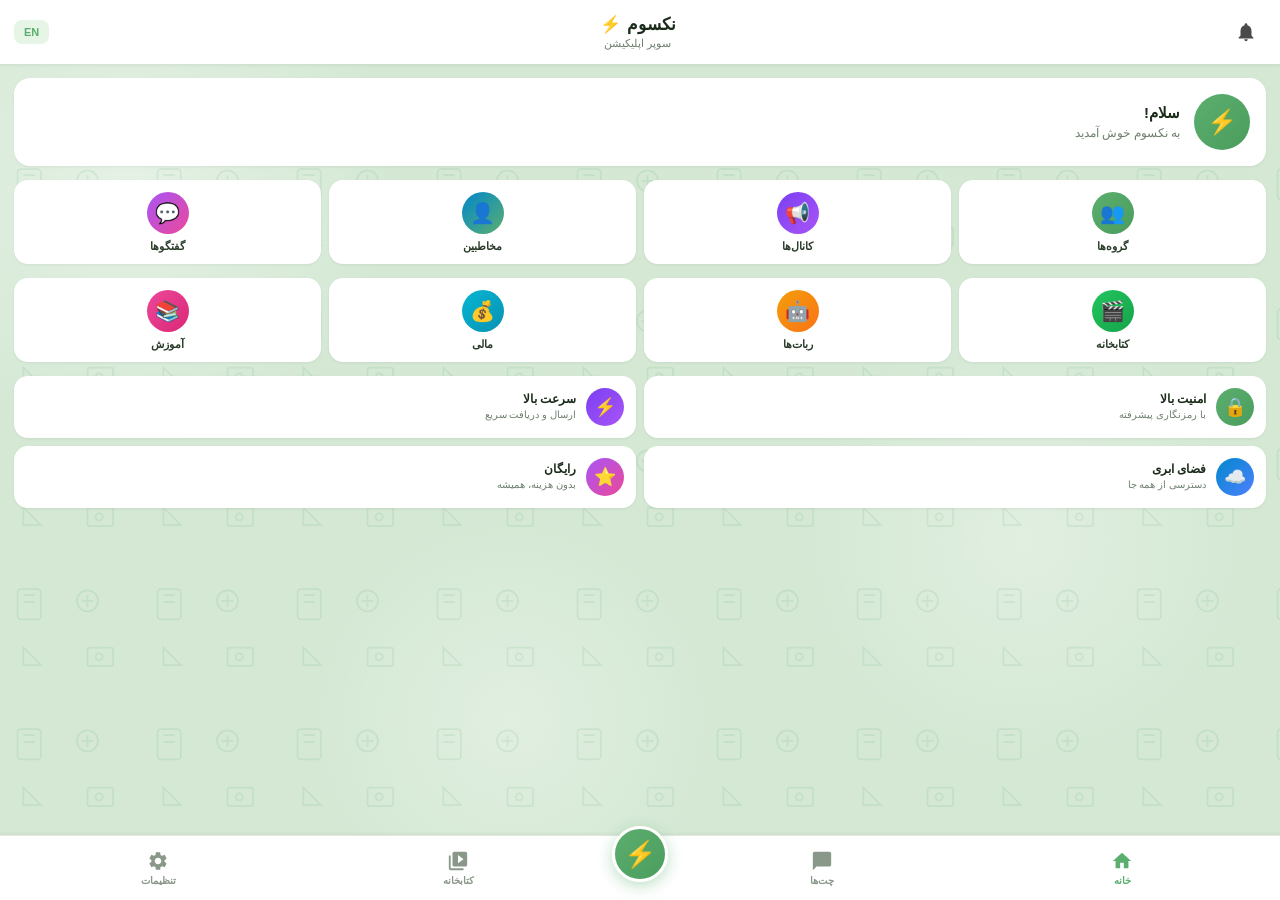
==== commit 1f91c8c4: "Update chat.html" ====
--- a/chat.html
+++ b/chat.html
@@ -15,72 +15,42 @@
 <script src="https://cdn.jsdelivr.net/npm/livekit-client/dist/livekit-client.umd.min.js"></script>
 <style>
 *{margin:0;padding:0;box-sizing:border-box;-webkit-tap-highlight-color:transparent}
-html,body{height:100%;font-family:'Vazirmatn',Tahoma,sans-serif;background:#d4e8d4;overflow:hidden;color:#1a2b1a}
+html,body{height:100%;height:100dvh;font-family:'Vazirmatn',Tahoma,sans-serif;background:#d4e8d4;overflow:hidden;color:#1a2b1a;position:fixed;width:100%}
 body.lang-en{font-family:'Segoe UI',Tahoma,sans-serif}
-:root{--p:#5bae6e;--p2:#4a9d5d;--p3:#e7f5e7;--bg:#d4e8d4;--bg2:#c8e0c8;--bubble-recv:#ffffff;--bubble-sent:#e0f0e0;--white:#ffffff;--text:#1a2b1a;--mut:#6e806e;--border:#e0e8e0;--err:#ef4444;}
-body::before{content:'';position:fixed;inset:0;background-color:#d4e8d4;background-image:radial-gradient(circle at 10% 20%, rgba(255,255,255,.4) 0, transparent 20%),radial-gradient(circle at 80% 60%, rgba(255,255,255,.3) 0, transparent 20%),radial-gradient(circle at 40% 80%, rgba(255,255,255,.3) 0, transparent 20%);pointer-events:none;z-index:0;}
-
-/* ============================================================ */
-/* چیدمان تلگرامی (Split Layout) */
-/* ============================================================ */
-.app-wrapper{display:flex;height:100vh;width:100%;overflow:hidden;position:relative;z-index:1}
-
-/* سایدبار (لیست چت‌ها) */
-#page-chats{
-  width:380px;height:100%;display:flex;flex-direction:column;
-  background:#fff;border-left:1px solid #e0e0e0;flex-shrink:0;
-  position:relative;z-index:10;padding:0;
-}
-[dir="ltr"] #page-chats{border-left:none;border-right:1px solid #e0e0e0}
-
-/* پنل اصلی (چت و بقیه صفحات) */
-#app-main{
-  flex:1;height:100%;position:relative;overflow:hidden;
-  background:#d4e8d4;
-  background-image:url("data:image/svg+xml;utf8,<svg xmlns='http://www.w3.org/2000/svg' width='140' height='140' viewBox='0 0 140 140'><g fill='none' stroke='%234a9d5d' stroke-width='1.5' opacity='0.13'><rect x='18' y='28' width='24' height='30' rx='3'/><path d='M24 34 L36 34 M24 42 L36 42'/><circle cx='88' cy='40' r='10'/><path d='M82 40 L94 40 M88 34 L88 46'/><path d='M24 88 L42 106 L24 106 Z'/><rect x='88' y='88' width='26' height='20' rx='2'/><circle cx='101' cy='98' r='3'/></g></svg>");
+:root{
+  --p:#5bae6e;--p2:#4a9d5d;--p3:#e7f5e7;
+  --bg:#d4e8d4;--bg2:#c8e0c8;
+  --bubble-recv:#ffffff;--bubble-sent:#e0f0e0;
+  --white:#ffffff;--text:#1a2b1a;--mut:#6e806e;--border:#e0e8e0;--err:#ef4444;
+}
+body::before{
+  content:'';position:fixed;inset:0;
+  background-color:#d4e8d4;
+  background-image:
+    radial-gradient(circle at 10% 20%, rgba(255,255,255,.4) 0, transparent 20%),
+    radial-gradient(circle at 80% 60%, rgba(255,255,255,.3) 0, transparent 20%),
+    radial-gradient(circle at 40% 80%, rgba(255,255,255,.3) 0, transparent 20%);
+  pointer-events:none;z-index:0;
+}
+body::after{
+  content:'';position:fixed;inset:0;
+  background-image:url("data:image/svg+xml;utf8,<svg xmlns='http://www.w3.org/2000/svg' width='120' height='120' viewBox='0 0 120 120'><g fill='none' stroke='%234a9d5d' stroke-width='1.5' opacity='0.12'><rect x='15' y='25' width='20' height='26' rx='3'/><path d='M20 30 L30 30 M20 36 L30 36'/><circle cx='75' cy='35' r='9'/><path d='M70 35 L80 35 M75 30 L75 40'/><path d='M20 75 L35 90 L20 90 Z'/><rect x='75' y='75' width='22' height='16' rx='2'/><circle cx='85' cy='83' r='3'/></g></svg>");
   background-size:140px 140px;
-}
-
-.page{position:absolute;inset:0;display:none;flex-direction:column;padding:14px;overflow-y:auto;z-index:5;background:transparent}
+  pointer-events:none;z-index:0;
+}
+.page{position:fixed;inset:0;display:none;flex-direction:column;padding:14px 14px 95px;overflow-y:auto;z-index:1;background:transparent}
 .page.active{display:flex}
 .page::-webkit-scrollbar{width:4px}
 .page::-webkit-scrollbar-thumb{background:rgba(91,174,110,.3);border-radius:2px}
-
-.chat-room{display:none;flex-direction:column;position:absolute;inset:0;z-index:20;background:#d4e8d4;background-image:url("data:image/svg+xml;utf8,<svg xmlns='http://www.w3.org/2000/svg' width='140' height='140' viewBox='0 0 140 140'><g fill='none' stroke='%234a9d5d' stroke-width='1.5' opacity='0.13'><rect x='18' y='28' width='24' height='30' rx='3'/><path d='M24 34 L36 34 M24 42 L36 42'/><circle cx='88' cy='40' r='10'/><path d='M82 40 L94 40 M88 34 L88 46'/><path d='M24 88 L42 106 L24 106 Z'/><rect x='88' y='88' width='26' height='20' rx='2'/><circle cx='101' cy='98' r='3'/></g></svg>");background-size:140px 140px;padding:0}
-.chat-room.active{display:flex}
-
-/* حالت خالی پنل اصلی */
-#empty-panel{position:absolute;inset:0;display:flex;align-items:center;justify-content:center;flex-direction:column;color:#6e806e;text-align:center;z-index:1}
-#empty-panel .icon{font-size:80px;opacity:.2;margin-bottom:16px}
-#empty-panel h3{font-size:18px;font-weight:700;color:#1a2b1a;margin-bottom:8px}
-
-/* هدر سایدبار */
-.sidebar-header{display:flex;align-items:center;justify-content:space-between;padding:10px 14px;background:#fff;border-bottom:1px solid #f0f0f0;flex-shrink:0;position:relative;z-index:15}
-.sidebar-header h1{font-size:17px;font-weight:800;display:flex;align-items:center;gap:6px}
+.top-bar{display:flex;align-items:center;justify-content:space-between;margin:-14px -14px 14px;padding:12px 14px;background:#ffffff;box-shadow:0 1px 4px rgba(0,0,0,.08);flex-shrink:0;position:relative;z-index:5}
 .icon-btn{width:40px;height:40px;border-radius:50%;background:transparent;border:none;display:flex;align-items:center;justify-content:center;cursor:pointer;color:#4a4a4a;font-size:18px;flex-shrink:0;transition:background .2s}
 .icon-btn:hover{background:#f0f5f0}
+.icon-btn:active{background:#e0ebe0}
 .icon-btn svg{width:22px;height:22px;fill:currentColor}
-.lang-btn{background:#e7f5e7;color:var(--p);border:none;border-radius:8px;padding:6px 10px;font-family:inherit;font-size:11px;font-weight:700;cursor:pointer;flex-shrink:0}
-
-/* منوی کشویی (همبرگری) */
-.tg-side-menu{position:absolute;top:55px;right:14px;background:#fff;border-radius:12px;padding:6px;display:none;flex-direction:column;gap:2px;box-shadow:0 8px 24px rgba(0,0,0,.15);z-index:50;min-width:200px;border:1px solid #eee}
-[dir="ltr"] .tg-side-menu{right:auto;left:14px}
-.tg-side-menu.show{display:flex}
-.tg-side-menu button{display:flex;align-items:center;gap:10px;padding:10px 14px;border:none;border-radius:8px;background:transparent;font-family:inherit;font-size:13.5px;color:var(--text);cursor:pointer;text-align:right;width:100%}
-[dir="ltr"] .tg-side-menu button{text-align:left}
-.tg-side-menu button:hover{background:#f4f4f5}
-.tg-side-menu button.active{background:#e7f5e7;color:var(--p);font-weight:700}
-
-/* دکمه بازگشت در هدر صفحات (برای موبایل) */
-.page-header{display:none;align-items:center;background:#fff;padding:10px 14px;box-shadow:0 1px 4px rgba(0,0,0,.08);margin:-14px -14px 14px;flex-shrink:0}
-.page-header h1{font-size:16px;font-weight:700;flex:1;display:flex;align-items:center;gap:8px;justify-content:center;margin-right:-40px}
-.page-back-btn{width:40px;height:40px;border-radius:50%;background:transparent;border:none;font-size:20px;color:var(--p);cursor:pointer;display:flex;align-items:center;justify-content:center;z-index:2}
-
-/* بقیه استایل‌های اصلی (بدون تغییر) */
-.top-bar{display:flex;align-items:center;justify-content:space-between;margin:-14px -14px 14px;padding:12px 14px;background:#ffffff;box-shadow:0 1px 4px rgba(0,0,0,.08);flex-shrink:0;position:relative;z-index:5}
 .app-title{text-align:center;flex:1}
 .app-title h1{font-size:17px;font-weight:700;color:#1a2b1a;display:flex;align-items:center;justify-content:center;gap:6px}
 .app-title p{font-size:11px;color:var(--mut);margin-top:2px}
+.lang-btn{background:#e7f5e7;color:var(--p);border:none;border-radius:8px;padding:6px 10px;font-family:inherit;font-size:11px;font-weight:700;cursor:pointer;flex-shrink:0}
 .welcome-card{background:#ffffff;border-radius:16px;padding:16px;display:flex;align-items:center;gap:14px;margin-bottom:14px;flex-shrink:0;box-shadow:0 1px 3px rgba(0,0,0,.06)}
 .welcome-avatar{width:56px;height:56px;border-radius:50%;background:linear-gradient(135deg,#5bae6e,#4a9d5d);display:flex;align-items:center;justify-content:center;font-size:24px;flex-shrink:0;background-size:cover;background-position:center;cursor:pointer;color:#fff}
 .welcome-text{flex:1;min-width:0}
@@ -89,13 +59,24 @@
 .quick-actions{display:grid;grid-template-columns:repeat(4,1fr);gap:8px;margin-bottom:14px;flex-shrink:0}
 .quick-btn{background:#ffffff;border:none;border-radius:14px;padding:12px 4px;display:flex;flex-direction:column;align-items:center;gap:6px;cursor:pointer;color:#1a2b1a;font-family:inherit;box-shadow:0 1px 3px rgba(0,0,0,.06);transition:transform .2s}
 .quick-btn:hover{transform:translateY(-2px)}
+.quick-btn:active{transform:translateY(0)}
 .quick-icon{width:42px;height:42px;border-radius:50%;display:flex;align-items:center;justify-content:center;font-size:20px;color:#fff}
-.quick-icon.g{background:linear-gradient(135deg,#5bae6e,#4a9d5d)}.quick-icon.ch{background:linear-gradient(135deg,#7b3ff2,#a855f7)}.quick-icon.ct{background:linear-gradient(135deg,#0088cc,#5bae6e)}.quick-icon.cv{background:linear-gradient(135deg,#a855f7,#ec4899)}.quick-icon.lb{background:linear-gradient(135deg,#22c55e,#16a34a)}.quick-icon.bot{background:linear-gradient(135deg,#f59e0b,#f97316)}.quick-icon.pay{background:linear-gradient(135deg,#06b6d4,#0891b2)}.quick-icon.edu{background:linear-gradient(135deg,#ec4899,#db2777)}
+.quick-icon.g{background:linear-gradient(135deg,#5bae6e,#4a9d5d)}
+.quick-icon.ch{background:linear-gradient(135deg,#7b3ff2,#a855f7)}
+.quick-icon.ct{background:linear-gradient(135deg,#0088cc,#5bae6e)}
+.quick-icon.cv{background:linear-gradient(135deg,#a855f7,#ec4899)}
+.quick-icon.lb{background:linear-gradient(135deg,#22c55e,#16a34a)}
+.quick-icon.bot{background:linear-gradient(135deg,#f59e0b,#f97316)}
+.quick-icon.pay{background:linear-gradient(135deg,#06b6d4,#0891b2)}
+.quick-icon.edu{background:linear-gradient(135deg,#ec4899,#db2777)}
 .quick-label{font-size:10.5px;font-weight:700;text-align:center;color:#2a3b2a}
 .features-grid{display:grid;grid-template-columns:1fr 1fr;gap:8px;margin-bottom:14px;flex-shrink:0}
 .feature-card{background:#ffffff;border-radius:14px;padding:12px;display:flex;align-items:center;gap:10px;box-shadow:0 1px 3px rgba(0,0,0,.06)}
 .feature-icon{width:38px;height:38px;border-radius:50%;display:flex;align-items:center;justify-content:center;font-size:18px;flex-shrink:0;color:#fff}
-.feature-icon.sec{background:linear-gradient(135deg,#5bae6e,#4a9d5d)}.feature-icon.spd{background:linear-gradient(135deg,#7b3ff2,#a855f7)}.feature-icon.cld{background:linear-gradient(135deg,#0088cc,#4f7fff)}.feature-icon.fre{background:linear-gradient(135deg,#a855f7,#ec4899)}
+.feature-icon.sec{background:linear-gradient(135deg,#5bae6e,#4a9d5d)}
+.feature-icon.spd{background:linear-gradient(135deg,#7b3ff2,#a855f7)}
+.feature-icon.cld{background:linear-gradient(135deg,#0088cc,#4f7fff)}
+.feature-icon.fre{background:linear-gradient(135deg,#a855f7,#ec4899)}
 .feature-text{flex:1;min-width:0}
 .feature-text h4{font-size:12px;font-weight:700;margin-bottom:2px;color:#1a2b1a}
 .feature-text p{font-size:10px;color:var(--mut);line-height:1.4}
@@ -108,6 +89,14 @@
 .story-avatar img{width:100%;height:100%;border-radius:50%;object-fit:cover;border:2px solid #fff}
 .story-avatar .plus{position:absolute;bottom:-2px;right:-2px;width:22px;height:22px;border-radius:50%;background:#5bae6e;color:#fff;display:flex;align-items:center;justify-content:center;font-size:13px;font-weight:700;border:2.5px solid #fff}
 .story-name{font-size:10px;color:#2a3b2a;text-align:center;overflow:hidden;text-overflow:ellipsis;white-space:nowrap;width:100%;font-weight:600}
+.bottom-nav{position:fixed;bottom:0;left:0;right:0;background:#ffffff;border-top:1px solid var(--border);padding:8px 8px max(8px,env(safe-area-inset-bottom));display:flex;justify-content:space-around;align-items:center;z-index:100;box-shadow:0 -1px 4px rgba(0,0,0,.06)}
+.nav-item{flex:1;display:flex;flex-direction:column;align-items:center;gap:3px;cursor:pointer;color:#8a988a;padding:6px 4px;border-radius:12px;background:transparent;border:none;font-family:inherit;transition:color .2s}
+.nav-item.active{color:var(--p)}
+.nav-item:hover{color:var(--p)}
+.nav-item svg{width:22px;height:22px;fill:currentColor}
+.nav-item span{font-size:10px;font-weight:600}
+.nav-item.center{flex:0 0 auto}
+.center-circle{width:56px;height:56px;border-radius:50%;background:linear-gradient(135deg,#5bae6e,#4a9d5d);display:flex;align-items:center;justify-content:center;margin-top:-28px;box-shadow:0 4px 15px rgba(91,174,110,.4);border:3px solid #fff;font-size:26px;color:#fff}
 .tabs{display:flex;gap:6px;margin-bottom:14px;background:#ffffff;border-radius:14px;padding:5px;flex-shrink:0;box-shadow:0 1px 3px rgba(0,0,0,.06)}
 .tab{flex:1;padding:10px;border-radius:10px;text-align:center;font-size:12.5px;font-weight:700;color:var(--mut);cursor:pointer;background:transparent;border:none;font-family:inherit;transition:all .25s}
 .tab.active{background:#e7f5e7;color:var(--p)}
@@ -118,11 +107,14 @@
 .list-container{flex:1;overflow-y:auto;padding-bottom:20px;background:#ffffff;border-radius:14px;padding:6px;box-shadow:0 1px 3px rgba(0,0,0,.06)}
 .list-item{padding:12px 14px;background:#ffffff;border-radius:12px;margin-bottom:2px;display:flex;align-items:center;gap:12px;cursor:pointer;position:relative;transition:background .2s}
 .list-item:hover{background:#f0f7f0}
+.list-item:active{background:#e7f5e7}
 .list-item.unread{background:#f0f9f0}
 .list-avatar{width:52px;height:52px;border-radius:50%;background:linear-gradient(135deg,#5bae6e,#4a9d5d);display:flex;align-items:center;justify-content:center;font-size:20px;font-weight:700;flex-shrink:0;background-size:cover;background-position:center;position:relative;color:#fff}
 .list-info{flex:1;min-width:0}
 .list-name{font-size:14px;font-weight:700;margin-bottom:3px;color:#1a2b1a;overflow:hidden;text-overflow:ellipsis;white-space:nowrap}
+.list-sub{font-size:11px;color:var(--mut);direction:ltr;text-align:right;overflow:hidden;text-overflow:ellipsis;white-space:nowrap}
 .list-last-msg{font-size:12.5px;color:#5a6a5a;overflow:hidden;text-overflow:ellipsis;white-space:nowrap;margin-top:3px;font-weight:500}
+.list-last-msg.mine-prefix{color:var(--mut)}
 .list-time{font-size:10.5px;color:var(--mut);position:absolute;top:14px;left:16px;font-weight:600}
 [dir="ltr"] .list-time{left:auto;right:16px}
 .list-time.unread-time{color:var(--p)}
@@ -131,6 +123,11 @@
 .empty-state{text-align:center;padding:60px 20px;color:var(--mut)}
 .empty-state .icon{font-size:70px;margin-bottom:16px;opacity:.5}
 .empty-state h3{font-size:15px;font-weight:700;color:#2a3b2a;margin-bottom:8px}
+.empty-state p{font-size:12.5px;line-height:1.7;color:var(--mut)}
+
+/* ===== اصلاحات برای گوشی ===== */
+.chat-room{display:none;flex-direction:column;position:fixed;top:0;left:0;right:0;bottom:0;height:100dvh;z-index:200;background:#d4e8d4;background-image:url("data:image/svg+xml;utf8,<svg xmlns='http://www.w3.org/2000/svg' width='140' height='140' viewBox='0 0 140 140'><g fill='none' stroke='%234a9d5d' stroke-width='1.5' opacity='0.13'><rect x='18' y='28' width='24' height='30' rx='3'/><path d='M24 34 L36 34 M24 42 L36 42'/><circle cx='88' cy='40' r='10'/><path d='M82 40 L94 40 M88 34 L88 46'/><path d='M24 88 L42 106 L24 106 Z'/><rect x='88' y='88' width='26' height='20' rx='2'/><circle cx='101' cy='98' r='3'/></g></svg>");background-size:140px 140px;padding:0}
+.chat-room.active{display:flex}
 .chat-header{display:flex;align-items:center;gap:10px;padding:10px 14px;background:#ffffff;box-shadow:0 1px 4px rgba(0,0,0,.08);flex-shrink:0;position:relative;z-index:5}
 .back-btn{width:38px;height:38px;border-radius:50%;background:transparent;border:none;color:#4a4a4a;font-size:18px;cursor:pointer;display:flex;align-items:center;justify-content:center;flex-shrink:0;font-family:inherit}
 .back-btn:hover{background:#f0f5f0}
@@ -138,7 +135,7 @@
 .room-info{flex:1;min-width:0;cursor:pointer;text-align:right}
 .room-name{font-size:14.5px;font-weight:700;margin-bottom:2px;color:#1a2b1a}
 .room-sub{font-size:11.5px;color:var(--mut);direction:ltr;text-align:right;overflow:hidden;text-overflow:ellipsis;white-space:nowrap}
-.messages-area{flex:1;overflow-y:auto;padding:14px 10px;display:flex;flex-direction:column;gap:6px;background:transparent}
+.messages-area{flex:1;overflow-y:auto;-webkit-overflow-scrolling:touch;padding:14px 10px;display:flex;flex-direction:column;gap:6px;background:transparent;padding-bottom:20px}
 .messages-area::-webkit-scrollbar{width:4px}
 .messages-area::-webkit-scrollbar-thumb{background:rgba(91,174,110,.3);border-radius:2px}
 .messages-empty{flex:1;display:flex;flex-direction:column;align-items:center;justify-content:center;text-align:center;padding:20px}
@@ -156,6 +153,7 @@
 .msg-edited{font-size:10px;color:var(--mut);margin-top:3px;font-style:italic}
 .voice-wrap{display:flex;align-items:center;gap:10px;min-width:220px}
 .voice-play{width:44px;height:44px;border-radius:50%;background:#5bae6e;color:#fff;border:none;cursor:pointer;display:flex;align-items:center;justify-content:center;flex-shrink:0;font-size:16px}
+.voice-play:hover{background:#4a9d5d}
 .voice-wave{flex:1;height:26px;display:flex;align-items:center;gap:2px}
 .voice-wave span{width:3px;background:#5bae6e;border-radius:2px;opacity:.5}
 .voice-dur{font-size:11.5px;color:var(--mut);direction:ltr;font-weight:600}
@@ -179,12 +177,14 @@
 .reply-bar-name{font-size:11px;font-weight:700;color:var(--p);margin-bottom:2px;direction:ltr;text-align:right}
 .reply-bar-text{font-size:11.5px;color:var(--mut);overflow:hidden;text-overflow:ellipsis;white-space:nowrap}
 .reply-close{width:28px;height:28px;border-radius:50%;background:#f0f5f0;border:none;color:var(--mut);cursor:pointer;font-family:inherit}
-.input-area{display:flex;gap:6px;padding:8px 10px;background:#ffffff;border-top:1px solid var(--border);flex-shrink:0;align-items:center}
+.input-area{display:flex;gap:6px;padding:8px 10px;background:#ffffff;border-top:1px solid var(--border);flex-shrink:0;align-items:center;position:relative;z-index:10;padding-bottom:max(8px, env(safe-area-inset-bottom))}
 .input-area .attach{width:42px;height:42px;border-radius:50%;background:transparent;border:none;color:#8a988a;font-size:20px;cursor:pointer;display:flex;align-items:center;justify-content:center;flex-shrink:0;font-family:inherit}
 .input-area .attach:hover{background:#f0f5f0}
 .msg-input{flex:1;padding:12px 16px;background:#f0f5f0;border:none;border-radius:22px;color:#1a2b1a;font-family:inherit;font-size:14px;outline:none;min-width:0}
 .msg-input:focus{background:#e7f0e7}
+.msg-input::placeholder{color:#9aaa9a}
 .send-btn{width:46px;height:46px;border-radius:50%;background:#5bae6e;border:none;color:#fff;font-size:18px;cursor:pointer;display:flex;align-items:center;justify-content:center;flex-shrink:0;font-family:inherit}
+.send-btn:hover{background:#4a9d5d}
 .rec-bar{display:none;align-items:center;gap:10px;padding:10px 14px;background:#fff;border-top:1px solid var(--border)}
 .rec-bar.show{display:flex}
 .rec-dot{width:10px;height:10px;background:#ef4444;border-radius:50%;animation:bl 1s infinite}
@@ -239,7 +239,8 @@
 .story-media img,.story-media video{max-width:100%;max-height:100%;object-fit:contain}
 .story-cap{position:absolute;bottom:40px;left:20px;right:20px;color:#fff;font-size:14px;text-align:center;background:rgba(0,0,0,.5);padding:10px 16px;border-radius:10px}
 .story-nav{position:absolute;top:50%;transform:translateY(-50%);background:rgba(0,0,0,.5);color:#fff;border:none;width:42px;height:42px;border-radius:50%;cursor:pointer;font-size:20px;z-index:10;font-family:inherit}
-.story-prev{left:12px}.story-next{right:12px}
+.story-prev{left:12px}
+.story-next{right:12px}
 .story-preview{width:100%;max-height:220px;border-radius:12px;overflow:hidden;margin-bottom:12px;background:#f0f5f0;display:flex;align-items:center;justify-content:center;border:2px dashed #c8d8c8}
 .story-preview.empty{height:130px;color:var(--mut);font-size:13px}
 .story-preview img,.story-preview video{max-width:100%;max-height:220px;border-radius:12px}
@@ -300,6 +301,7 @@
 .settings-title{font-size:13.5px;font-weight:600;margin-bottom:2px;color:#1a2b1a}
 .settings-desc{font-size:11px;color:var(--mut)}
 .settings-arrow{font-size:20px;color:var(--mut);flex-shrink:0;transform:scaleX(-1)}
+[dir="ltr"] .settings-arrow{transform:none}
 .settings-select{background:#f0f5f0;border:none;border-radius:10px;padding:6px 10px;font-family:inherit;font-size:12px;color:var(--p);cursor:pointer;outline:none;flex-shrink:0}
 .session-card{background:#f0f5f0;border-radius:12px;padding:12px;margin-bottom:8px}
 .session-header{display:flex;align-items:center;gap:10px;margin-bottom:8px}
@@ -400,6 +402,7 @@
 .search-tab.active{background:#e7f5e7;color:var(--p)}
 .search-results{flex:1;overflow-y:auto;padding-bottom:20px}
 .search-result-item{padding:14px;background:#fff;border-radius:14px;margin-bottom:8px;display:flex;align-items:center;gap:12px;cursor:pointer;transition:all .2s;box-shadow:0 1px 3px rgba(0,0,0,.06)}
+.search-result-item:hover{background:#f0f7f0}
 .search-result-item.joined{opacity:.7}
 .search-result-avatar{width:50px;height:50px;border-radius:50%;display:flex;align-items:center;justify-content:center;font-size:22px;flex-shrink:0;background:#5bae6e;color:#fff;background-size:cover;background-position:center}
 .search-result-avatar.group{background:linear-gradient(135deg,#7b3ff2,#a855f7)}
@@ -410,6 +413,7 @@
 .search-result-type.group{background:rgba(123,63,242,.15);color:#7b3ff2}
 .search-result-type.channel{background:rgba(91,174,110,.15);color:var(--p)}
 .search-result-desc{font-size:12px;color:var(--mut);overflow:hidden;text-overflow:ellipsis;white-space:nowrap}
+.search-result-meta{font-size:10.5px;color:var(--p);margin-top:3px}
 .search-result-btn{padding:8px 14px;border:none;border-radius:10px;font-family:inherit;font-size:11.5px;font-weight:700;cursor:pointer;flex-shrink:0;color:#fff}
 .search-result-btn.join{background:#5bae6e}
 .search-result-btn.joined{background:rgba(91,174,110,.15);color:var(--p);cursor:default}
@@ -418,397 +422,348 @@
 .search-empty h3{font-size:14px;font-weight:700;color:#2a3b2a;margin-bottom:8px}
 .privacy-picker{display:flex;gap:8px;margin-bottom:14px}
 .privacy-option{flex:1;padding:14px 10px;background:#f0f5f0;border-radius:14px;cursor:pointer;text-align:center;transition:all .25s;font-family:inherit;color:#1a2b1a;border:2px solid transparent}
+.privacy-option:hover{background:#e7f0e7}
 .privacy-option.selected{background:#e7f5e7;border-color:var(--p)}
 .privacy-icon{font-size:28px;margin-bottom:6px;display:block}
 .privacy-title{font-size:13px;font-weight:700;margin-bottom:3px}
 .privacy-desc{font-size:10.5px;color:var(--mut);line-height:1.4}
-.emoji-picker{position:fixed;bottom:70px;right:14px;left:14px;max-width:420px;margin:0 auto;background:#fff;border-radius:18px;box-shadow:0 10px 40px rgba(0,0,0,.2);z-index:600;display:none;flex-direction:column;overflow:hidden;max-height:60vh}
+.emoji-picker{
+  position:fixed;
+  bottom:70px;
+  right:14px;
+  left:14px;
+  max-width:420px;
+  margin:0 auto;
+  background:#fff;
+  border-radius:18px;
+  box-shadow:0 10px 40px rgba(0,0,0,.2);
+  z-index:600;
+  display:none;
+  flex-direction:column;
+  overflow:hidden;
+  max-height:60vh;
+  animation:emojiIn .25s cubic-bezier(.2,.9,.3,1.3);
+}
+[dir="ltr"] .emoji-picker{right:auto;left:14px}
 .emoji-picker.show{display:flex}
-.emoji-tabs{display:flex;gap:4px;padding:8px 10px;background:#f7fbf7;border-bottom:1px solid #e0e8e0;overflow-x:auto;scrollbar-width:none;flex-shrink:0}
-.emoji-tab{width:38px;height:38px;border-radius:10px;background:transparent;border:none;font-size:20px;cursor:pointer;flex-shrink:0;transition:all .2s;display:flex;align-items:center;justify-content:center}
-.emoji-tab.active{background:#5bae6e}
+@keyframes emojiIn{
+  from{opacity:0;transform:translateY(20px) scale(.95)}
+  to{opacity:1;transform:translateY(0) scale(1)}
+}
+.emoji-tabs{
+  display:flex;gap:4px;padding:8px 10px;
+  background:#f7fbf7;border-bottom:1px solid #e0e8e0;
+  overflow-x:auto;scrollbar-width:none;flex-shrink:0;
+}
+.emoji-tabs::-webkit-scrollbar{display:none}
+.emoji-tab{
+  width:38px;height:38px;border-radius:10px;
+  background:transparent;border:none;font-size:20px;cursor:pointer;
+  flex-shrink:0;transition:all .2s;
+  display:flex;align-items:center;justify-content:center;
+}
+.emoji-tab:hover{background:#e7f5e7}
+.emoji-tab.active{background:#5bae6e;transform:scale(1.05)}
 .emoji-search-wrap{padding:8px 12px 4px;flex-shrink:0}
-.emoji-search{width:100%;padding:9px 14px;background:#f0f5f0;border:none;border-radius:20px;font-family:inherit;font-size:13px;outline:none;color:#1a2b1a}
-.emoji-grid{display:grid;grid-template-columns:repeat(8,1fr);gap:2px;padding:10px;overflow-y:auto;flex:1}
-.emoji-item{aspect-ratio:1;border:none;background:transparent;font-size:24px;cursor:pointer;border-radius:8px;display:flex;align-items:center;justify-content:center}
-.emoji-empty{grid-column:1/-1;text-align:center;padding:30px 20px;color:#8a988a;font-size:13px}
-.img-lightbox{position:fixed;inset:0;background:rgba(0,0,0,.95);z-index:9999;display:none;align-items:center;justify-content:center;padding:20px}
+.emoji-search{
+  width:100%;padding:9px 14px;background:#f0f5f0;
+  border:none;border-radius:20px;font-family:inherit;
+  font-size:13px;outline:none;color:#1a2b1a;
+}
+.emoji-search:focus{background:#e7f0e7}
+.emoji-search::placeholder{color:#9aaa9a}
+.emoji-grid{
+  display:grid;grid-template-columns:repeat(8,1fr);
+  gap:2px;padding:10px;overflow-y:auto;flex:1;scrollbar-width:thin;
+}
+.emoji-grid::-webkit-scrollbar{width:4px}
+.emoji-grid::-webkit-scrollbar-thumb{background:rgba(91,174,110,.3);border-radius:2px}
+.emoji-item{
+  aspect-ratio:1;border:none;background:transparent;
+  font-size:24px;cursor:pointer;border-radius:8px;
+  display:flex;align-items:center;justify-content:center;
+  transition:all .15s;
+  font-family:'Apple Color Emoji','Segoe UI Emoji','Noto Color Emoji',sans-serif;
+}
+.emoji-item:hover{background:#e7f5e7;transform:scale(1.2)}
+.emoji-item:active{transform:scale(.95)}
+.emoji-empty{
+  grid-column:1/-1;text-align:center;padding:30px 20px;
+  color:#8a988a;font-size:13px;
+}
+.img-lightbox{
+  position:fixed;
+  inset:0;
+  background:rgba(0,0,0,.95);
+  z-index:9999;
+  display:none;
+  align-items:center;
+  justify-content:center;
+  padding:20px;
+  backdrop-filter:blur(10px);
+  -webkit-backdrop-filter:blur(10px);
+  animation:lbIn .25s ease;
+}
 .img-lightbox.show{display:flex}
-.img-lightbox img{max-width:100%;max-height:90vh;border-radius:12px}
-.lightbox-close{position:absolute;top:20px;left:20px;width:44px;height:44px;border-radius:50%;background:rgba(255,255,255,.15);border:2px solid rgba(255,255,255,.3);color:#fff;font-size:20px;cursor:pointer;display:flex;align-items:center;justify-content:center}
-.lightbox-download{position:absolute;top:20px;right:20px;width:44px;height:44px;border-radius:50%;background:rgba(255,255,255,.15);border:2px solid rgba(255,255,255,.3);color:#fff;font-size:20px;cursor:pointer;display:flex;align-items:center;justify-content:center;text-decoration:none}
-#channel-lock-msg{padding:14px 20px;background:#ffffff;border-top:1px solid var(--border);text-align:center;font-size:12.5px;color:var(--mut);font-weight:600;flex-shrink:0}
-
-/* استایل اختصاصی سایدبار */
-#page-chats .top-bar{margin:0 !important;border-radius:0;box-shadow:0 1px 4px rgba(0,0,0,.06);padding:12px 14px}
-#page-chats .stories-bar{margin:0;border-radius:0;box-shadow:none;border-bottom:1px solid #f0f0f0}
-#page-chats .action-buttons{margin:8px 12px}
-#page-chats .tabs{margin:8px 12px;box-shadow:none;background:#f0f5f0;border-radius:10px}
-#page-chats .tab{padding:8px;border-radius:8px;font-size:12px}
-#page-chats .tab.active{background:#fff;box-shadow:0 1px 3px rgba(0,0,0,.08)}
-#page-chats .list-container{flex:1;min-height:0;margin:0;border-radius:0;box-shadow:none;padding:0;background:transparent}
-#page-chats .list-item{border-radius:0;margin:0;border-bottom:1px solid #f8f8f8;padding:10px 14px}
-#page-chats .list-item:hover{background:#f7fbf7}
-
-/* ============================================================ */
-/* استایل موبایل (تلگرام موبایل) */
-/* ============================================================ */
-@media (max-width: 768px) {
-  .app-wrapper{flex-direction:column}
-  #page-chats{width:100%;height:100%;position:absolute;inset:0;border-left:none}
-  #app-main{position:absolute;inset:0;width:100%;height:100%;transform:translateX(100%);transition:transform 0.3s ease;z-index:20}
-  [dir="ltr"] #app-main{transform:translateX(-100%)}
-  .app-wrapper.show-main #app-main{transform:translateX(0)}
-  .page-header{display:flex}
-  .top-bar{display:none} /* هدر اصلی سایدبار در موبایل مخفی میشه و منو جایگزینش میشه */
-  .sidebar-mobile-header{display:flex}
-}
-
-.sidebar-mobile-header{display:none;align-items:center;justify-content:space-between;padding:10px 14px;background:#fff;border-bottom:1px solid #f0f0f0;flex-shrink:0;position:relative;z-index:15}
-.sidebar-mobile-header h1{font-size:17px;font-weight:800;display:flex;align-items:center;gap:6px}
-
+@keyframes lbIn{from{opacity:0}to{opacity:1}}
+.img-lightbox img{
+  max-width:100%;
+  max-height:90vh;
+  border-radius:12px;
+  box-shadow:0 20px 60px rgba(0,0,0,.8);
+  animation:imgIn .3s cubic-bezier(.2,.9,.3,1.2);
+  user-select:none;
+  -webkit-user-drag:none;
+}
+@keyframes imgIn{from{opacity:0;transform:scale(.9)}to{opacity:1;transform:scale(1)}}
+.lightbox-close{
+  position:absolute;
+  top:20px;
+  left:20px;
+  width:44px;
+  height:44px;
+  border-radius:50%;
+  background:rgba(255,255,255,.15);
+  border:2px solid rgba(255,255,255,.3);
+  color:#fff;
+  font-size:20px;
+  cursor:pointer;
+  display:flex;
+  align-items:center;
+  justify-content:center;
+  font-family:inherit;
+  transition:all .25s;
+  backdrop-filter:blur(10px);
+  -webkit-backdrop-filter:blur(10px);
+}
+[dir="ltr"] .lightbox-close{left:auto;right:20px}
+.lightbox-close:hover{background:rgba(239,68,68,.8);border-color:rgba(239,68,68,.8);transform:scale(1.1)}
+.lightbox-download{
+  position:absolute;
+  top:20px;
+  right:20px;
+  width:44px;
+  height:44px;
+  border-radius:50%;
+  background:rgba(255,255,255,.15);
+  border:2px solid rgba(255,255,255,.3);
+  color:#fff;
+  font-size:20px;
+  cursor:pointer;
+  display:flex;
+  align-items:center;
+  justify-content:center;
+  font-family:inherit;
+  transition:all .25s;
+  backdrop-filter:blur(10px);
+  -webkit-backdrop-filter:blur(10px);
+  text-decoration:none;
+}
+[dir="ltr"] .lightbox-download{right:auto;left:20px}
+.lightbox-download:hover{background:rgba(91,174,110,.9);border-color:rgba(91,174,110,.9);transform:scale(1.1)}
+#channel-lock-msg{
+  padding:14px 20px;
+  background:#ffffff;
+  border-top:1px solid var(--border);
+  text-align:center;
+  font-size:12.5px;
+  color:var(--mut);
+  font-weight:600;
+  flex-shrink:0;
+}
+@media(max-width:480px){
+  .emoji-grid{grid-template-columns:repeat(7,1fr)}
+  .emoji-item{font-size:22px}
+  .img-lightbox{padding:10px}
+  .lightbox-close,.lightbox-download{width:38px;height:38px;font-size:17px;top:12px}
+  .lightbox-close{left:12px}
+  .lightbox-download{right:12px}
+  [dir="ltr"] .lightbox-close{left:auto;right:12px}
+  [dir="ltr"] .lightbox-download{right:auto;left:12px}
+}
+body:has(.chat-room.active) .bottom-nav { display: none !important; }
 </style>
 </head>
 <body>
-
-<div class="app-wrapper" id="app-wrapper">
-
-  <!-- ============================================================ -->
-  <!-- سایدبار (لیست چت‌ها) -->
-  <!-- ============================================================ -->
-  <div id="page-chats" class="page active">
-    
-    <!-- هدر سایدبار (دسکتاپ) -->
-    <div class="top-bar">
-      <button class="icon-btn" onclick="toggleSideMenu(event)"><svg viewBox="0 0 24 24"><path d="M3 18h18v-2H3v2zm0-5h18v-2H3v2zm0-7v2h18V6H3z"/></svg></button>
-      <div class="app-title"><h1><span data-i18n="appName">نکسوم</span> <span>⚡</span></h1><p data-i18n="appTagline">سوپر اپلیکیشن</p></div>
-      <button class="lang-btn" onclick="toggleLang()"><span id="lang-lbl">EN</span></button>
-    </div>
-
-    <!-- منوی همبرگری (برای دسکتاپ و موبایل) -->
-    <div class="tg-side-menu" id="tg-side-menu">
-      <button onclick="showPage('home')" data-nav="home">🏠 <span data-i18n="home">خانه</span></button>
-      <button onclick="showPage('library')" data-nav="library">🎬 <span data-i18n="library">کتابخانه</span></button>
-      <button onclick="showPage('bots')" data-nav="bots">🤖 <span data-i18n="bots">ربات‌ها</span></button>
-      <button onclick="showPage('payments')" data-nav="payments">💰 <span data-i18n="financeShort">مالی</span></button>
-      <button onclick="showPage('education')" data-nav="education">📚 <span data-i18n="education">آموزش</span></button>
-      <hr style="border:none;border-top:1px solid #eee;margin:4px 0">
-      <button onclick="openMyProfile()" data-nav="profile">👤 <span data-i18n="profile">پروفایل</span></button>
-      <button onclick="showPage('settings')" data-nav="settings">⚙️ <span data-i18n="settings">تنظیمات</span></button>
-      <button onclick="logout()" style="color:#ef4444">🚪 <span data-i18n="logoutBtn">خروج</span></button>
-    </div>
-
-    <!-- هدر موبایل -->
-    <div class="sidebar-mobile-header">
-      <button class="icon-btn" onclick="toggleSideMenu(event)"><svg viewBox="0 0 24 24"><path d="M3 18h18v-2H3v2zm0-5h18v-2H3v2zm0-7v2h18V6H3z"/></svg></button>
-      <h1>⚡ Nexom</h1>
-      <button class="lang-btn" onclick="toggleLang()"><span id="lang-lbl-mob">EN</span></button>
-    </div>
-
-    <!-- جستجو -->
-    <div style="padding:8px 12px;background:#fff;border-bottom:1px solid #f0f0f0;flex-shrink:0">
-      <input type="text" class="search-inp" style="margin-bottom:0;background:#f0f5f0;border-radius:20px" placeholder="جستجو در چت‌ها..." oninput="filterChatList(this.value)">
-    </div>
-
-    <!-- استوری‌ها -->
-    <div class="stories-bar" id="stories-bar"></div>
-
-    <!-- تب‌ها -->
-    <div class="tabs">
-      <button class="tab active" data-tab="private" onclick="switchTab('private')" data-i18n="privateTab">خصوصی</button>
-      <button class="tab" data-tab="group" onclick="switchTab('group')" data-i18n="groups">گروه‌ها</button>
-      <button class="tab" data-tab="channel" onclick="switchTab('channel')" data-i18n="channels">کانال‌ها</button>
-    </div>
-
-    <!-- دکمه‌های عملیات (در دسکتاپ می‌تواند بماند یا با FAB جایگزین شود) -->
-    <div class="action-buttons">
-      <button class="action-btn" onclick="openNewContact()"><svg viewBox="0 0 24 24"><path d="M12 12c2.21 0 4-1.79 4-4s-1.79-4-4-4-4 1.79-4 4 1.79 4 4 4zm0 2c-2.67 0-8 1.34-8 4v2h16v-2c0-2.66-5.33-4-8-4z"/></svg><span data-i18n="newContact">مخاطب</span></button>
-      <button class="action-btn" onclick="openNewGroup('group')"><svg viewBox="0 0 24 24"><path d="M16 11c1.66 0 2.99-1.34 2.99-3S17.66 5 16 5c-1.66 0-3 1.34-3 3s1.34 3 3 3zm-8 0c1.66 0 2.99-1.34 2.99-3S9.66 5 8 5C6.34 5 5 6.34 5 8s1.34 3 3 3zm0 2c-2.33 0-7 1.17-7 3.5V19h14v-2.5c0-2.33-4.67-3.5-7-3.5zm8 0c-.29 0-.62.02-.97.05 1.16.84 1.97 1.97 1.97 3.45V19h6v-2.5c0-2.33-4.67-3.5-7-3.5z"/></svg><span data-i18n="newGroup">گروه</span></button>
-      <button class="action-btn" onclick="openNewGroup('channel')"><svg viewBox="0 0 24 24"><path d="M20 2H4c-1.1 0-2 .9-2 2v18l4-4h14c1.1 0 2-.9 2-2V4c0-1.1-.9-2-2-2zm-7 12h-2v-2h2v2zm0-4h-2V6h2v4z"/></svg><span data-i18n="newChannel">کانال</span></button>
-    </div>
-
-    <!-- لیست -->
-    <div class="list-container" id="list-container"></div>
-  </div>
-
-  <!-- ============================================================ -->
-  <!-- پنل اصلی (چت و بقیه صفحات) -->
-  <!-- ============================================================ -->
-  <div id="app-main">
-    
-    <!-- حالت خالی -->
-    <div id="empty-panel">
-      <div class="icon">💬</div>
-      <h3>به Nexom خوش آمدید</h3>
-      <p>یک گفتگو را انتخاب کنید یا از منو به بخش‌های دیگر بروید.</p>
-    </div>
-
-    <!-- اتاق چت -->
-    <div class="chat-room" id="chat-room">
-      <div class="chat-header">
-        <button class="back-btn" onclick="closeRoom()">→</button>
-        <div class="room-avatar" id="room-avatar">?</div>
-        <div class="room-info" id="room-info-click">
-          <div class="room-name" id="room-name"></div>
-          <div class="room-sub" id="room-sub"></div>
-          <div id="chat-status" style="min-height:14px;margin-top:2px"></div>
-        </div>
-        <button class="back-btn call-start-btn" id="call-start-btn" style="display:none" onclick="startCallFromChat()">📞</button>
-        <button class="back-btn" id="room-menu-btn" style="display:none" onclick="toggleRoomMenu()">⋮</button>
-      </div>
-      <div class="messages-area" id="messages-area"></div>
-      <div class="reply-bar" id="reply-bar">
-        <span style="color:var(--p);font-size:18px">↩</span>
-        <div class="reply-bar-info"><div class="reply-bar-name" id="reply-bar-name"></div><div class="reply-bar-text" id="reply-bar-text"></div></div>
-        <button class="reply-close" id="reply-close">✕</button>
-      </div>
-      <div class="input-area" id="input-area">
-        <button class="attach" id="attach-btn">📎</button>
-        <button class="attach" id="emoji-btn" style="font-size:22px">😊</button>
-        <input type="text" class="msg-input" id="msg-input" placeholder="پیام..." data-i18n-ph="msgPlaceholder">
-        <button class="send-btn" id="send-btn">➤</button>
-      </div>
-      <div class="rec-bar" id="rec-bar">
-        <div class="rec-dot"></div>
-        <div class="rec-time" id="rec-time">0:00</div>
-        <div class="rec-text" data-i18n="recording">در حال ضبط...</div>
-        <button class="rec-btn rec-cancel" id="rec-cancel" data-i18n="cancel">لغو</button>
-        <button class="rec-btn rec-send" id="rec-send" data-i18n="send">ارسال</button>
-      </div>
-    </div>
-
-    <!-- صفحه خانه -->
-    <div class="page" id="page-home">
-      <div class="page-header">
-        <button class="page-back-btn" onclick="showPage('chats')">→</button>
-        <h1>🏠 <span data-i18n="home">خانه</span></h1>
-        <div style="width:40px"></div>
-      </div>
-      <div class="welcome-card">
-        <div class="welcome-avatar" id="home-avatar" onclick="openMyProfile()">⚡</div>
-        <div class="welcome-text"><h2 id="home-greeting" data-i18n="welcome">سلام!</h2><p data-i18n="welcomeSub">به نکسوم خوش آمدید</p></div>
-      </div>
-      <div class="quick-actions">
-        <button class="quick-btn" onclick="goTab('group')"><div class="quick-icon g">👥</div><div class="quick-label" data-i18n="groups">گروه‌ها</div></button>
-        <button class="quick-btn" onclick="goTab('channel')"><div class="quick-icon ch">📢</div><div class="quick-label" data-i18n="channels">کانال‌ها</div></button>
-        <button class="quick-btn" onclick="goTab('private')"><div class="quick-icon ct">👤</div><div class="quick-label" data-i18n="contacts">مخاطبین</div></button>
-        <button class="quick-btn" onclick="goTab('private')"><div class="quick-icon cv">💬</div><div class="quick-label" data-i18n="chats">گفتگوها</div></button>
-      </div>
-      <div class="quick-actions">
-        <button class="quick-btn" onclick="showPage('library')"><div class="quick-icon lb">🎬</div><div class="quick-label" data-i18n="library">کتابخانه</div></button>
-        <button class="quick-btn" onclick="showPage('bots')"><div class="quick-icon bot">🤖</div><div class="quick-label" data-i18n="bots">ربات‌ها</div></button>
-        <button class="quick-btn" onclick="showPage('payments')"><div class="quick-icon pay">💰</div><div class="quick-label" data-i18n="financeShort">مالی</div></button>
-        <button class="quick-btn" onclick="showPage('education')"><div class="quick-icon edu">📚</div><div class="quick-label" data-i18n="education">آموزش</div></button>
-      </div>
-      <div class="features-grid">
-        <div class="feature-card"><div class="feature-icon sec">🔒</div><div class="feature-text"><h4 data-i18n="secTitle">امنیت بالا</h4><p data-i18n="secSub">با رمزنگاری پیشرفته</p></div></div>
-        <div class="feature-card"><div class="feature-icon spd">⚡</div><div class="feature-text"><h4 data-i18n="spdTitle">سرعت بالا</h4><p data-i18n="spdSub">ارسال و دریافت سریع</p></div></div>
-        <div class="feature-card"><div class="feature-icon cld">☁️</div><div class="feature-text"><h4 data-i18n="cldTitle">فضای ابری</h4><p data-i18n="cldSub">دسترسی از همه جا</p></div></div>
-        <div class="feature-card"><div class="feature-icon fre">⭐</div><div class="feature-text"><h4 data-i18n="freTitle">رایگان</h4><p data-i18n="freSub">بدون هزینه، همیشه</p></div></div>
-      </div>
-    </div>
-
-    <!-- صفحه کتابخانه -->
-    <div class="page" id="page-library">
-      <div class="page-header">
-        <button class="page-back-btn" onclick="showPage('chats')">→</button>
-        <h1>🎬 <span data-i18n="library">کتابخانه</span></h1>
-        <button class="icon-btn" onclick="openLibModal()"><svg viewBox="0 0 24 24"><path d="M19 13h-6v6h-2v-6H5v-2h6V5h2v6h6v2z"/></svg></button>
-      </div>
-      <div id="lib-list"></div>
-    </div>
-
-    <!-- صفحه ربات‌ها -->
-    <div class="page" id="page-bots">
-      <div class="page-header">
-        <button class="page-back-btn" onclick="showPage('chats')">→</button>
-        <h1>🤖 <span data-i18n="bots">ربات‌ها</span></h1>
-        <button class="icon-btn" onclick="openBotModal()"><svg viewBox="0 0 24 24"><path d="M19 13h-6v6h-2v-6H5v-2h6V5h2v6h6v2z"/></svg></button>
-      </div>
-      <div id="bots-list"></div>
-    </div>
-
-    <!-- صفحه مالی -->
-    <div class="page" id="page-payments">
-      <div class="page-header">
-        <button class="page-back-btn" onclick="showPage('chats')">→</button>
-        <h1>💰 <span data-i18n="finance">خدمات مالی</span></h1>
-        <div style="width:40px"></div>
-      </div>
-      <div class="welcome-card"><div class="welcome-avatar">💰</div><div class="welcome-text"><h2 data-i18n="wallet">کیف پول</h2><p><span data-i18n="balance">موجودی</span>: <b id="wallet-bal">۰ تومان</b></p></div></div>
-      <h3 style="font-size:14px;margin:14px 0 10px;color:var(--p)" data-i18n="chargeSection">📱 شارژ و بسته اینترنت</h3>
-      <div class="pay-grid">
-        <a href="https://shop.mci.ir/" target="_blank" rel="noopener" class="operator-card"><div class="operator-logo mci">M</div><div class="operator-name" data-i18n="mci">همراه اول</div><div class="operator-desc" data-i18n="chargeDesc">شارژ / بسته اینترنت</div></a>
-        <a href="https://shop.irancell.ir/" target="_blank" rel="noopener" class="operator-card"><div class="operator-logo irancell">I</div><div class="operator-name" data-i18n="irancell">ایرانسل</div><div class="operator-desc" data-i18n="chargeDesc">شارژ / بسته اینترنت</div></a>
-        <a href="https://shop.rightel.ir/" target="_blank" rel="noopener" class="operator-card"><div class="operator-logo rightel">R</div><div class="operator-name" data-i18n="rightel">رایتل</div><div class="operator-desc" data-i18n="chargeDesc">شارژ / بسته اینترنت</div></a>
-        <a href="https://shad.ir/" target="_blank" rel="noopener" class="operator-card"><div class="operator-logo mci">📞</div><div class="operator-name" data-i18n="otherOperators">سایر اپراتورها</div><div class="operator-desc" data-i18n="servicePortal">سامانه خدمات</div></a>
-      </div>
-      <h3 style="font-size:14px;margin:14px 0 10px;color:var(--p)" data-i18n="otherServices">🧾 خدمات دیگر</h3>
-      <div class="pay-grid">
-        <a href="https://www.tavanir.org.ir/" target="_blank" rel="noopener" class="pay-card"><div class="pay-icon">💡</div><div class="pay-title" data-i18n="payElectricity">پرداخت برق</div></a>
-        <a href="https://www.nigc.ir/" target="_blank" rel="noopener" class="pay-card"><div class="pay-icon">🔥</div><div class="pay-title" data-i18n="payGas">پرداخت گاز</div></a>
-        <a href="https://www.abfa.ir/" target="_blank" rel="noopener" class="pay-card"><div class="pay-icon">💧</div><div class="pay-title" data-i18n="payWater">پرداخت آب</div></a>
-        <a href="https://epay.bankmellat.ir/" target="_blank" rel="noopener" class="pay-card"><div class="pay-icon">📞</div><div class="pay-title" data-i18n="payPhone">پرداخت تلفن</div></a>
-      </div>
-    </div>
-
-    <!-- صفحه آموزش -->
-    <div class="page" id="page-education">
-      <div class="page-header">
-        <button class="page-back-btn" onclick="showPage('chats')">→</button>
-        <h1>📚 <span data-i18n="education">آموزش</span></h1>
-        <button class="icon-btn" onclick="openEduModal()"><svg viewBox="0 0 24 24"><path d="M19 13h-6v6h-2v-6H5v-2h6V5h2v6h6v2z"/></svg></button>
-      </div>
-      <div style="display:flex;gap:8px;margin-bottom:12px">
-        <button class="action-btn" style="flex:1" onclick="openEduJoin()"><span style="font-size:18px">🔑</span><span data-i18n="joinWithCode">ورود با کد</span></button>
-        <button class="action-btn" style="flex:1" onclick="openEduModal()"><span style="font-size:18px">➕</span><span data-i18n="createClass">ساخت کلاس</span></button>
-      </div>
-      <div id="edu-list"></div>
-    </div>
-
-    <!-- پنل کلاس -->
-    <div class="page" id="page-class-panel">
-      <div class="page-header">
-        <button class="page-back-btn" onclick="closeClassPanel()">→</button>
-        <h1 id="cp-title">📚 <span data-i18n="classes">کلاس</span></h1>
-        <div style="width:40px"></div>
-      </div>
-      <div class="welcome-card" id="cp-code-card" style="margin-bottom:12px">
-        <div class="welcome-avatar" style="font-size:22px">🔑</div>
-        <div class="welcome-text"><h2 data-i18n="classCode">کد کلاس</h2><p style="font-size:18px;font-weight:900;letter-spacing:6px;direction:ltr;color:var(--p)" id="cp-code">------</p></div>
-        <button class="lang-btn" onclick="copyCpCode()" data-i18n="copy">کپی</button>
-      </div>
-      <div class="tabs" style="margin-bottom:12px">
-        <button class="tab active" data-cp="videos" onclick="switchCpTab('videos')" data-i18n="videos">🎬 ویدیوها</button>
-        <button class="tab" data-cp="members" onclick="switchCpTab('members')" data-i18n="members">👥 اعضا</button>
-        <button class="tab vc-tab-icon" data-cp="virtual" onclick="switchCpTab('virtual')">🎥 کلاس مجازی</button>
-      </div>
-      <div id="cp-videos">
-        <button class="btn-primary" id="cp-add-video-btn" style="width:100%;padding:11px;border-radius:12px;margin-bottom:12px;font-family:inherit;font-weight:700;cursor:pointer" onclick="openAddVideoModal()" data-i18n="addVideo">➕ افزودن ویدیو</button>
-        <div id="cp-videos-list"></div>
-      </div>
-      <div id="cp-members" style="display:none"><div id="cp-members-list"></div></div>
-      <div id="cp-virtual" style="display:none">
-        <div class="vc-enter-card">
-          <h3>🎥 کلاس مجازی</h3>
-          <p id="vc-enter-desc">یک جلسه زنده با صدا، چت و تخته سفید برگزار کن</p>
-          <button class="vc-enter-btn" onclick="enterVirtualClass()">🚀 ورود به کلاس مجازی</button>
-          <div class="vc-status-live" id="vc-live-status" style="display:none"><span class="vc-live-dot"></span><span>کلاس در حال برگزاری...</span></div>
-        </div>
-        <div id="vc-active-rooms" style="margin-top:14px"></div>
-      </div>
-    </div>
-
-    <!-- صفحه پروفایل -->
-    <div class="page" id="page-profile">
-      <div class="page-header">
-        <button class="page-back-btn" onclick="showPage('chats')">→</button>
-        <h1 data-i18n="profile">پروفایل</h1>
-        <button class="icon-btn" onclick="openEditProfile()"><svg viewBox="0 0 24 24"><path d="M3 17.25V21h3.75L17.81 9.94l-3.75-3.75L3 17.25zM20.71 7.04c.39-.39.39-1.02 0-1.41l-2.34-2.34c-.39-.39-1.02-.39-1.41 0l-1.83 1.83 3.75 3.75 1.83-1.83z"/></svg></button>
-      </div>
-      <div class="profile-card">
-        <div class="profile-avatar-wrap">
-          <div class="profile-avatar" id="profile-avatar">?</div>
-          <div class="profile-avatar-edit" onclick="document.getElementById('avatar-file').click()">📷</div>
-        </div>
-        <h2 class="profile-name" id="profile-name">...</h2>
-        <p class="profile-username" id="profile-username">@...</p>
-        <p class="profile-bio" id="profile-bio">—</p>
-      </div>
-      <div class="profile-info">
-        <div class="profile-info-item"><span class="profile-info-label" data-i18n="phoneLbl">📱 شماره تماس</span><span class="profile-info-value" id="profile-phone">—</span></div>
-        <div class="profile-info-item"><span class="profile-info-label" data-i18n="emailLbl">✉️ ایمیل</span><span class="profile-info-value" id="profile-email-txt">—</span></div>
-      </div>
-      <input type="file" id="avatar-file" accept="image/*" style="display:none">
-    </div>
-
-    <!-- صفحه تنظیمات -->
-    <div class="page" id="page-settings">
-      <div class="page-header">
-        <button class="page-back-btn" onclick="showPage('chats')">→</button>
-        <h1 data-i18n="settings">تنظیمات</h1>
-        <div style="width:40px"></div>
-      </div>
-      <div class="settings-section">
-        <h3 data-i18n="accountSection">👤 حساب کاربری</h3>
-        <div class="settings-item" onclick="openMyProfile()">
-          <div class="settings-icon">👤</div>
-          <div class="settings-info"><div class="settings-title" data-i18n="profile">پروفایل</div><div class="settings-desc" data-i18n="profileDesc">نام، عکس، بیوگرافی</div></div>
-          <div class="settings-arrow">‹</div>
-        </div>
-      </div>
-      <div class="settings-section" id="install-section" style="display:none">
-        <h3>📲 نصب اپلیکیشن</h3>
-        <div class="settings-item" id="install-btn" onclick="installPWA()">
-          <div class="settings-icon" style="background:linear-gradient(135deg,#7b3ff2,#a855f7)">📲</div>
-          <div class="settings-info"><div class="settings-title">نصب نکسوم</div><div class="settings-desc">نکسوم رو مثل یه اپ نصب کن</div></div>
-          <div class="settings-arrow">‹</div>
-        </div>
-      </div>
-      <div class="settings-section">
-        <h3>🔔 اعلان‌ها</h3>
-        <div class="settings-item" id="notif-permission-btn" onclick="askNotificationPermission()">
-          <div class="settings-icon" style="background:linear-gradient(135deg,#f59e0b,#f97316)">🔔</div>
-          <div class="settings-info"><div class="settings-title">فعال‌سازی اعلان</div><div class="settings-desc" id="notif-status">برای دریافت اعلان پیام و تماس کلیک کن</div></div>
-          <div class="settings-arrow">‹</div>
-        </div>
-        <div class="settings-item" onclick="testNotification()">
-          <div class="settings-icon" style="background:linear-gradient(135deg,#5bae6e,#4a9d5d)">🧪</div>
-          <div class="settings-info"><div class="settings-title">تست اعلان</div><div class="settings-desc">یه اعلان تستی نشون بده</div></div>
-          <div class="settings-arrow">‹</div>
-        </div>
-      </div>
-      <div class="settings-section">
-        <h3 data-i18n="languageSection">🌐 زبان</h3>
-        <div class="settings-item">
-          <div class="settings-icon">🌐</div>
-          <div class="settings-info"><div class="settings-title" data-i18n="language">زبان</div><div class="settings-desc" data-i18n="languageDesc">فارسی یا انگلیسی</div></div>
-          <select class="settings-select" id="lang-select" onchange="changeLang(this.value)"><option value="fa">فارسی</option><option value="en">English</option></select>
-        </div>
-      </div>
-      <div class="settings-section">
-        <h3 data-i18n="securitySection">🔒 امنیت</h3>
-        <div class="settings-item" onclick="openTwoFA()">
-          <div class="settings-icon">🔐</div>
-          <div class="settings-info"><div class="settings-title" data-i18n="twoFA">رمز دو مرحله‌ای</div><div class="settings-desc" id="twofa-status" data-i18n="twoFADesc">محافظت بیشتر از حساب</div></div>
-          <div class="settings-arrow">‹</div>
-        </div>
-        <div class="settings-item" onclick="showSessions()">
-          <div class="settings-icon">📱</div>
-          <div class="settings-info"><div class="settings-title" data-i18n="activeSessions">نشست‌های فعال</div><div class="settings-desc" data-i18n="activeSessionsDesc">دستگاه‌های متصل</div></div>
-          <div class="settings-arrow">‹</div>
-        </div>
-        <div class="settings-item" onclick="changePassword()">
-          <div class="settings-icon">🔑</div>
-          <div class="settings-info"><div class="settings-title" data-i18n="changePassword">تغییر رمز عبور</div><div class="settings-desc" data-i18n="changePasswordDesc">رمز جدید تنظیم کن</div></div>
-          <div class="settings-arrow">‹</div>
-        </div>
-      </div>
-      <div class="settings-section">
-        <h3 data-i18n="aboutSection">ℹ️ درباره</h3>
-        <div class="settings-item" onclick="alert('نکسوم - نسخه ۱.۰\nساخته شده توسط استودیو MMA')">
-          <div class="settings-icon">📱</div>
-          <div class="settings-info"><div class="settings-title" data-i18n="appVersion">نسخه برنامه</div><div class="settings-desc">1.0.0</div></div>
-          <div class="settings-arrow">‹</div>
-        </div>
-        <div class="settings-item" onclick="logout()">
-          <div class="settings-icon" style="background:linear-gradient(135deg,#ef4444,#dc2626)">🚪</div>
-          <div class="settings-info"><div class="settings-title" style="color:#ef4444" data-i18n="logoutBtn">خروج از حساب</div><div class="settings-desc" data-i18n="logoutDesc">خارج شدن از این دستگاه</div></div>
-          <div class="settings-arrow">‹</div>
-        </div>
-      </div>
-    </div>
-
-  </div> <!-- End of app-main -->
-</div> <!-- End of app-wrapper -->
-
-<!-- ============================================================ -->
-<!-- مودال‌ها و منوهای شناور (بدون تغییر) -->
-<!-- ============================================================ -->
+<div class="page active" id="page-home">
+<div class="top-bar">
+<button class="icon-btn" onclick="showNotif()"><svg viewBox="0 0 24 24"><path d="M12 22c1.1 0 2-.9 2-2h-4c0 1.1.9 2 2 2zm6-6v-5c0-3.07-1.63-5.64-4.5-6.32V4c0-.83-.67-1.5-1.5-1.5s-1.5.67-1.5 1.5v.68C7.64 5.36 6 7.92 6 11v5l-2 2v1h16v-1l-2-2z"/></svg></button>
+<div class="app-title"><h1><span data-i18n="appName">نکسوم</span> <span>⚡</span></h1><p data-i18n="appTagline">سوپر اپلیکیشن</p></div>
+<button class="lang-btn" onclick="toggleLang()"><span id="lang-lbl">EN</span></button>
+</div>
+<div class="welcome-card">
+<div class="welcome-avatar" id="home-avatar" onclick="openMyProfile()">⚡</div>
+<div class="welcome-text"><h2 id="home-greeting" data-i18n="welcome">سلام!</h2><p data-i18n="welcomeSub">به نکسوم خوش آمدید</p></div>
+</div>
+<div class="quick-actions">
+<button class="quick-btn" onclick="goTab('group')"><div class="quick-icon g">👥</div><div class="quick-label" data-i18n="groups">گروه‌ها</div></button>
+<button class="quick-btn" onclick="goTab('channel')"><div class="quick-icon ch">📢</div><div class="quick-label" data-i18n="channels">کانال‌ها</div></button>
+<button class="quick-btn" onclick="goTab('private')"><div class="quick-icon ct">👤</div><div class="quick-label" data-i18n="contacts">مخاطبین</div></button>
+<button class="quick-btn" onclick="goTab('private')"><div class="quick-icon cv">💬</div><div class="quick-label" data-i18n="chats">گفتگوها</div></button>
+</div>
+<div class="quick-actions">
+<button class="quick-btn" onclick="showPage('library')"><div class="quick-icon lb">🎬</div><div class="quick-label" data-i18n="library">کتابخانه</div></button>
+<button class="quick-btn" onclick="showPage('bots')"><div class="quick-icon bot">🤖</div><div class="quick-label" data-i18n="bots">ربات‌ها</div></button>
+<button class="quick-btn" onclick="showPage('payments')"><div class="quick-icon pay">💰</div><div class="quick-label" data-i18n="financeShort">مالی</div></button>
+<button class="quick-btn" onclick="showPage('education')"><div class="quick-icon edu">📚</div><div class="quick-label" data-i18n="education">آموزش</div></button>
+</div>
+<div class="features-grid">
+<div class="feature-card"><div class="feature-icon sec">🔒</div><div class="feature-text"><h4 data-i18n="secTitle">امنیت بالا</h4><p data-i18n="secSub">با رمزنگاری پیشرفته</p></div></div>
+<div class="feature-card"><div class="feature-icon spd">⚡</div><div class="feature-text"><h4 data-i18n="spdTitle">سرعت بالا</h4><p data-i18n="spdSub">ارسال و دریافت سریع</p></div></div>
+<div class="feature-card"><div class="feature-icon cld">☁️</div><div class="feature-text"><h4 data-i18n="cldTitle">فضای ابری</h4><p data-i18n="cldSub">دسترسی از همه جا</p></div></div>
+<div class="feature-card"><div class="feature-icon fre">⭐</div><div class="feature-text"><h4 data-i18n="freTitle">رایگان</h4><p data-i18n="freSub">بدون هزینه، همیشه</p></div></div>
+</div>
+</div>
+
+<div class="page" id="page-chats">
+<div class="top-bar">
+<button class="icon-btn" onclick="showPage('home')"><svg viewBox="0 0 24 24"><path d="M20 11H7.83l5.59-5.59L12 4l-8 8 8 8 1.41-1.41L7.83 13H20v-2z"/></svg></button>
+<div class="app-title"><h1 data-i18n="chats">گفتگوها</h1><p id="my-email-lbl">...</p></div>
+<button class="icon-btn" onclick="openGlobalSearch()" title="جستجوی سراسری"><svg viewBox="0 0 24 24"><path d="M15.5 14h-.79l-.28-.27C15.41 12.59 16 11.11 16 9.5 16 5.91 13.09 3 9.5 3S3 5.91 3 9.5 5.91 16 9.5 16c1.61 0 3.09-.59 4.23-1.57l.27.28v.79l5 4.99L20.49 19l-4.99-5zm-6 0C7.01 14 5 11.99 5 9.5S7.01 5 9.5 5 14 7.01 14 9.5 11.99 14 9.5 14z"/></svg></button>
+<button class="icon-btn" onclick="logout()"><svg viewBox="0 0 24 24"><path d="M17 7l-1.41 1.41L18.17 11H8v2h10.17l-2.58 2.58L17 17l5-5zM4 5h8V3H4c-1.1 0-2 .9-2 2v14c0 1.1.9 2 2 2h8v-2H4V5z"/></svg></button>
+</div>
+<div class="stories-bar" id="stories-bar"></div>
+<div class="action-buttons">
+<button class="action-btn" onclick="openNewContact()"><svg viewBox="0 0 24 24"><path d="M12 12c2.21 0 4-1.79 4-4s-1.79-4-4-4-4 1.79-4 4 1.79 4 4 4zm0 2c-2.67 0-8 1.34-8 4v2h16v-2c0-2.66-5.33-4-8-4z"/></svg><span data-i18n="newContact">مخاطب</span></button>
+<button class="action-btn" onclick="openNewGroup('group')"><svg viewBox="0 0 24 24"><path d="M16 11c1.66 0 2.99-1.34 2.99-3S17.66 5 16 5c-1.66 0-3 1.34-3 3s1.34 3 3 3zm-8 0c1.66 0 2.99-1.34 2.99-3S9.66 5 8 5C6.34 5 5 6.34 5 8s1.34 3 3 3zm0 2c-2.33 0-7 1.17-7 3.5V19h14v-2.5c0-2.33-4.67-3.5-7-3.5zm8 0c-.29 0-.62.02-.97.05 1.16.84 1.97 1.97 1.97 3.45V19h6v-2.5c0-2.33-4.67-3.5-7-3.5z"/></svg><span data-i18n="newGroup">گروه</span></button>
+<button class="action-btn" onclick="openNewGroup('channel')"><svg viewBox="0 0 24 24"><path d="M20 2H4c-1.1 0-2 .9-2 2v18l4-4h14c1.1 0 2-.9 2-2V4c0-1.1-.9-2-2-2zm-7 12h-2v-2h2v2zm0-4h-2V6h2v4z"/></svg><span data-i18n="newChannel">کانال</span></button>
+</div>
+<div class="tabs">
+<button class="tab active" data-tab="private" onclick="switchTab('private')" data-i18n="privateTab">خصوصی</button>
+<button class="tab" data-tab="group" onclick="switchTab('group')" data-i18n="groups">گروه‌ها</button>
+<button class="tab" data-tab="channel" onclick="switchTab('channel')" data-i18n="channels">کانال‌ها</button>
+</div>
+<div class="list-container" id="list-container"></div>
+</div>
+
+<div class="page" id="page-library">
+<div class="top-bar">
+<button class="icon-btn" onclick="showPage('home')"><svg viewBox="0 0 24 24"><path d="M20 11H7.83l5.59-5.59L12 4l-8 8 8 8 1.41-1.41L7.83 13H20v-2z"/></svg></button>
+<div class="app-title"><h1>🎬 <span data-i18n="library">کتابخانه</span></h1><p data-i18n="librarySub">ویدیوها و محتوا</p></div>
+<button class="icon-btn" onclick="openLibModal()"><svg viewBox="0 0 24 24"><path d="M19 13h-6v6h-2v-6H5v-2h6V5h2v6h6v2z"/></svg></button>
+</div>
+<div id="lib-list"></div>
+</div>
+
+<div class="page" id="page-bots">
+<div class="top-bar">
+<button class="icon-btn" onclick="showPage('home')"><svg viewBox="0 0 24 24"><path d="M20 11H7.83l5.59-5.59L12 4l-8 8 8 8 1.41-1.41L7.83 13H20v-2z"/></svg></button>
+<div class="app-title"><h1>🤖 <span data-i18n="bots">ربات‌ها</span></h1><p data-i18n="botsSub">پاسخ خودکار</p></div>
+<button class="icon-btn" onclick="openBotModal()"><svg viewBox="0 0 24 24"><path d="M19 13h-6v6h-2v-6H5v-2h6V5h2v6h6v2z"/></svg></button>
+</div>
+<div id="bots-list"></div>
+</div>
+
+<div class="page" id="page-payments">
+<div class="top-bar">
+<button class="icon-btn" onclick="showPage('home')"><svg viewBox="0 0 24 24"><path d="M20 11H7.83l5.59-5.59L12 4l-8 8 8 8 1.41-1.41L7.83 13H20v-2z"/></svg></button>
+<div class="app-title"><h1>💰 <span data-i18n="finance">خدمات مالی</span></h1><p data-i18n="financeSub">شارژ، بسته، پرداخت</p></div>
+<div style="width:44px"></div>
+</div>
+<div class="welcome-card"><div class="welcome-avatar">💰</div><div class="welcome-text"><h2 data-i18n="wallet">کیف پول</h2><p><span data-i18n="balance">موجودی</span>: <b id="wallet-bal">۰ تومان</b></p></div></div>
+<h3 style="font-size:14px;margin:14px 0 10px;color:var(--p)" data-i18n="chargeSection">📱 شارژ و بسته اینترنت</h3>
+<div class="pay-grid">
+<a href="https://shop.mci.ir/" target="_blank" rel="noopener" class="operator-card"><div class="operator-logo mci">M</div><div class="operator-name" data-i18n="mci">همراه اول</div><div class="operator-desc" data-i18n="chargeDesc">شارژ / بسته اینترنت</div></a>
+<a href="https://shop.irancell.ir/" target="_blank" rel="noopener" class="operator-card"><div class="operator-logo irancell">I</div><div class="operator-name" data-i18n="irancell">ایرانسل</div><div class="operator-desc" data-i18n="chargeDesc">شارژ / بسته اینترنت</div></a>
+<a href="https://shop.rightel.ir/" target="_blank" rel="noopener" class="operator-card"><div class="operator-logo rightel">R</div><div class="operator-name" data-i18n="rightel">رایتل</div><div class="operator-desc" data-i18n="chargeDesc">شارژ / بسته اینترنت</div></a>
+<a href="https://shad.ir/" target="_blank" rel="noopener" class="operator-card"><div class="operator-logo mci">📞</div><div class="operator-name" data-i18n="otherOperators">سایر اپراتورها</div><div class="operator-desc" data-i18n="servicePortal">سامانه خدمات</div></a>
+</div>
+<h3 style="font-size:14px;margin:14px 0 10px;color:var(--p)" data-i18n="otherServices">🧾 خدمات دیگر</h3>
+<div class="pay-grid">
+<a href="https://www.tavanir.org.ir/" target="_blank" rel="noopener" class="pay-card"><div class="pay-icon">💡</div><div class="pay-title" data-i18n="payElectricity">پرداخت برق</div></a>
+<a href="https://www.nigc.ir/" target="_blank" rel="noopener" class="pay-card"><div class="pay-icon">🔥</div><div class="pay-title" data-i18n="payGas">پرداخت گاز</div></a>
+<a href="https://www.abfa.ir/" target="_blank" rel="noopener" class="pay-card"><div class="pay-icon">💧</div><div class="pay-title" data-i18n="payWater">پرداخت آب</div></a>
+<a href="https://epay.bankmellat.ir/" target="_blank" rel="noopener" class="pay-card"><div class="pay-icon">📞</div><div class="pay-title" data-i18n="payPhone">پرداخت تلفن</div></a>
+</div>
+</div>
+
+<div class="page" id="page-education">
+<div class="top-bar">
+<button class="icon-btn" onclick="showPage('home')"><svg viewBox="0 0 24 24"><path d="M20 11H7.83l5.59-5.59L12 4l-8 8 8 8 1.41-1.41L7.83 13H20v-2z"/></svg></button>
+<div class="app-title"><h1>📚 <span data-i18n="education">آموزش</span></h1><p data-i18n="classes">کلاس‌ها</p></div>
+<button class="icon-btn" onclick="openEduModal()"><svg viewBox="0 0 24 24"><path d="M19 13h-6v6h-2v-6H5v-2h6V5h2v6h6v2z"/></svg></button>
+</div>
+<div style="display:flex;gap:8px;margin-bottom:12px">
+<button class="action-btn" style="flex:1" onclick="openEduJoin()"><span style="font-size:18px">🔑</span><span data-i18n="joinWithCode">ورود با کد</span></button>
+<button class="action-btn" style="flex:1" onclick="openEduModal()"><span style="font-size:18px">➕</span><span data-i18n="createClass">ساخت کلاس</span></button>
+</div>
+<div id="edu-list"></div>
+</div>
+
+<div class="page" id="page-class-panel">
+<div class="top-bar">
+<button class="icon-btn" onclick="closeClassPanel()"><svg viewBox="0 0 24 24"><path d="M20 11H7.83l5.59-5.59L12 4l-8 8 8 8 1.41-1.41L7.83 13H20v-2z"/></svg></button>
+<div class="app-title"><h1 id="cp-title">📚 <span data-i18n="classes">کلاس</span></h1><p id="cp-sub" data-i18n="classPanel">پنل مدیریت</p></div>
+<div style="width:44px"></div>
+</div>
+<div class="welcome-card" id="cp-code-card" style="margin-bottom:12px">
+<div class="welcome-avatar" style="font-size:22px">🔑</div>
+<div class="welcome-text"><h2 data-i18n="classCode">کد کلاس</h2><p style="font-size:18px;font-weight:900;letter-spacing:6px;direction:ltr;color:var(--p)" id="cp-code">------</p></div>
+<button class="lang-btn" onclick="copyCpCode()" data-i18n="copy">کپی</button>
+</div>
+<div class="tabs" style="margin-bottom:12px">
+<button class="tab active" data-cp="videos" onclick="switchCpTab('videos')" data-i18n="videos">🎬 ویدیوها</button>
+<button class="tab" data-cp="members" onclick="switchCpTab('members')" data-i18n="members">👥 اعضا</button>
+<button class="tab vc-tab-icon" data-cp="virtual" onclick="switchCpTab('virtual')">🎥 کلاس مجازی</button>
+</div>
+<div id="cp-videos">
+<button class="btn-primary" id="cp-add-video-btn" style="width:100%;padding:11px;border-radius:12px;margin-bottom:12px;font-family:inherit;font-weight:700;cursor:pointer" onclick="openAddVideoModal()" data-i18n="addVideo">➕ افزودن ویدیو</button>
+<div id="cp-videos-list"></div>
+</div>
+<div id="cp-members" style="display:none">
+<div id="cp-members-list"></div>
+</div>
+<div id="cp-virtual" style="display:none">
+<div class="vc-enter-card">
+<h3>🎥 کلاس مجازی</h3>
+<p id="vc-enter-desc">یک جلسه زنده با صدا، چت و تخته سفید برگزار کن</p>
+<button class="vc-enter-btn" onclick="enterVirtualClass()">🚀 ورود به کلاس مجازی</button>
+<div class="vc-status-live" id="vc-live-status" style="display:none">
+<span class="vc-live-dot"></span>
+<span>کلاس در حال برگزاری...</span>
+</div>
+</div>
+<div id="vc-active-rooms" style="margin-top:14px"></div>
+</div>
+</div>
+
+<div class="chat-room" id="chat-room">
+<div class="chat-header">
+<button class="back-btn" onclick="closeRoom()">→</button>
+<div class="room-avatar" id="room-avatar">?</div>
+<div class="room-info" id="room-info-click">
+<div class="room-name" id="room-name"></div>
+<div class="room-sub" id="room-sub"></div>
+<div id="chat-status" style="min-height:14px;margin-top:2px"></div>
+</div>
+<button class="back-btn call-start-btn" id="call-start-btn" style="display:none" onclick="startCallFromChat()">📞</button>
+<button class="back-btn" id="room-menu-btn" style="display:none" onclick="toggleRoomMenu()">⋮</button>
+</div>
+<div class="messages-area" id="messages-area"></div>
+<div class="reply-bar" id="reply-bar">
+<span style="color:var(--p);font-size:18px">↩</span>
+<div class="reply-bar-info"><div class="reply-bar-name" id="reply-bar-name"></div><div class="reply-bar-text" id="reply-bar-text"></div></div>
+<button class="reply-close" id="reply-close">✕</button>
+</div>
+<div class="input-area" id="input-area">
+<button class="attach" id="attach-btn">📎</button>
+<button class="attach" id="emoji-btn" style="font-size:22px">😊</button>
+<input type="text" class="msg-input" id="msg-input" placeholder="پیام..." data-i18n-ph="msgPlaceholder">
+<button class="send-btn" id="send-btn">➤</button>
+</div>
+<div class="rec-bar" id="rec-bar">
+<div class="rec-dot"></div>
+<div class="rec-time" id="rec-time">0:00</div>
+<div class="rec-text" data-i18n="recording">در حال ضبط...</div>
+<button class="rec-btn rec-cancel" id="rec-cancel" data-i18n="cancel">لغو</button>
+<button class="rec-btn rec-send" id="rec-send" data-i18n="send">ارسال</button>
+</div>
+</div>
+
 <div class="attach-menu" id="attach-menu">
-  <button class="menu-item" onclick="pickImage()"><span class="menu-icon img">🖼️</span><span data-i18n="sendImage">ارسال عکس</span></button>
-  <button class="menu-item" onclick="pickFile()"><span class="menu-icon fl">📄</span><span data-i18n="sendFile">ارسال فایل</span></button>
-  <button class="menu-item" onclick="startRec()"><span class="menu-icon vc">🎤</span><span data-i18n="sendVoice">ضبط ویس</span></button>
+<button class="menu-item" onclick="pickImage()"><span class="menu-icon img">🖼️</span><span data-i18n="sendImage">ارسال عکس</span></button>
+<button class="menu-item" onclick="pickFile()"><span class="menu-icon fl">📄</span><span data-i18n="sendFile">ارسال فایل</span></button>
+<button class="menu-item" onclick="startRec()"><span class="menu-icon vc">🎤</span><span data-i18n="sendVoice">ضبط ویس</span></button>
 </div>
 
 <div class="emoji-picker" id="emoji-picker">
@@ -840,79 +795,401 @@
 <input type="file" id="file-lib" accept="video/*,image/*" style="display:none">
 
 <div class="story-viewer" id="story-viewer">
-  <div class="story-prog"><div class="story-prog-bar" id="story-prog-bar"></div></div>
-  <div class="story-head"><div class="story-head-av" id="story-head-av"></div><div class="story-head-info"><div class="story-head-name" id="story-head-name"></div><div class="story-head-time" id="story-head-time"></div></div><button class="story-close" onclick="closeStory()">✕</button></div>
-  <button class="story-nav story-prev" onclick="prevStory()">‹</button>
-  <button class="story-nav story-next" onclick="nextStory()">›</button>
-  <div class="story-media" id="story-media"></div>
-  <div class="story-cap" id="story-cap" style="display:none"></div>
-</div>
-
-<!-- مودال‌ها -->
+<div class="story-prog"><div class="story-prog-bar" id="story-prog-bar"></div></div>
+<div class="story-head"><div class="story-head-av" id="story-head-av"></div><div class="story-head-info"><div class="story-head-name" id="story-head-name"></div><div class="story-head-time" id="story-head-time"></div></div><button class="story-close" onclick="closeStory()">✕</button></div>
+<button class="story-nav story-prev" onclick="prevStory()">‹</button>
+<button class="story-nav story-next" onclick="nextStory()">›</button>
+<div class="story-media" id="story-media"></div>
+<div class="story-cap" id="story-cap" style="display:none"></div>
+</div>
+
 <div class="modal-overlay" id="contact-modal"><div class="modal"><h3 data-i18n="newContactTitle">👤 مخاطب جدید</h3><p data-i18n="newContactDesc">ایمیل مخاطب را وارد کن</p><input type="email" id="contact-email" placeholder="friend@example.com"><div class="modal-btns"><button class="btn-cancel" onclick="closeModal('contact-modal')" data-i18n="cancel">انصراف</button><button class="btn-primary" id="contact-add" data-i18n="add">افزودن</button></div></div></div>
+
 <div class="modal-overlay" id="group-modal"><div class="modal"><h3 id="group-title" data-i18n="newGroupTitle">گروه جدید</h3><p data-i18n="newGroupDesc">اطلاعات را وارد کن</p>
 <label>🔒 نوع دسترسی</label>
 <div class="privacy-picker">
-  <button class="privacy-option selected" data-privacy="public" onclick="setGroupPrivacy('public')"><span class="privacy-icon">🌐</span><div class="privacy-title">عمومی</div><div class="privacy-desc">در جستجو دیده می‌شود</div></button>
-  <button class="privacy-option" data-privacy="private" onclick="setGroupPrivacy('private')"><span class="privacy-icon">🔒</span><div class="privacy-title">خصوصی</div><div class="privacy-desc">فقط با دعوت</div></button>
+  <button class="privacy-option selected" data-privacy="public" onclick="setGroupPrivacy('public')">
+    <span class="privacy-icon">🌐</span>
+    <div class="privacy-title">عمومی</div>
+    <div class="privacy-desc">در جستجو دیده می‌شود</div>
+  </button>
+  <button class="privacy-option" data-privacy="private" onclick="setGroupPrivacy('private')">
+    <span class="privacy-icon">🔒</span>
+    <div class="privacy-title">خصوصی</div>
+    <div class="privacy-desc">فقط با دعوت</div>
+  </button>
 </div>
 <label data-i18n="nameLbl">نام</label><input type="text" id="group-name"><label data-i18n="descLbl">توضیحات</label><textarea id="group-desc"></textarea><label data-i18n="selectMembers">انتخاب اعضا</label><input type="text" class="search-inp" id="search-contacts" placeholder="جستجو..." data-i18n-ph="searchPlaceholder"><div class="contacts-picker" id="contacts-picker"></div><div class="selected-count" id="selected-count"></div><div class="modal-btns"><button class="btn-cancel" onclick="closeModal('group-modal')" data-i18n="cancel">انصراف</button><button class="btn-primary" id="group-create" data-i18n="create">ساخت</button></div></div></div>
-<div class="modal-overlay" id="story-modal"><div class="modal"><h3 data-i18n="newStoryTitle">📸 استوری جدید</h3><p data-i18n="newStoryDesc">عکس یا ویدیو انتخاب کن</p><div class="story-preview empty" id="story-preview" data-i18n="nothingSelected">چیزی انتخاب نشده</div><button class="btn-primary" style="width:100%;padding:11px;border-radius:12px;margin-bottom:12px" onclick="document.getElementById('file-story').click()" data-i18n="pickFile">📷 انتخاب فایل</button><label data-i18n="captionLbl">کپشن</label><input type="text" id="story-cap-inp"><div class="modal-btns"><button class="btn-cancel" onclick="closeModal('story-modal')" data-i18n="cancel">انصراف</button><button class="btn-primary" id="story-pub" data-i18n="publish">انتشار</button></div></div></div>
+
+<div class="modal-overlay" id="story-modal"><div class="modal"><h3 data-i18n="newStoryTitle">📸 استوری جدید</h3><p data-i18n="newStoryDesc">عکس یا ویدیو انتخاب کن</p><div class="story-preview empty" id="story-preview" data-i18n="nothingSelected">چیزی انتخاب نشده</div><button class="btn-primary" style="width:100%;padding:11px;border-radius:12px;margin-bottom:12px;font-family:inherit;font-weight:700;cursor:pointer" onclick="document.getElementById('file-story').click()" data-i18n="pickFile">📷 انتخاب فایل</button><label data-i18n="captionLbl">کپشن</label><input type="text" id="story-cap-inp"><div class="modal-btns"><button class="btn-cancel" onclick="closeModal('story-modal')" data-i18n="cancel">انصراف</button><button class="btn-primary" id="story-pub" data-i18n="publish">انتشار</button></div></div></div>
+
+<div class="modal-overlay" id="stories-list-modal"><div class="modal"><h3 data-i18n="storiesListTitle">📸 استوری‌ها</h3><p data-i18n="pickUser">یک کاربر انتخاب کن</p><div id="stories-list-content" style="max-height:60vh;overflow-y:auto;margin-bottom:12px"></div><div class="modal-btns"><button class="btn-cancel" onclick="closeModal('stories-list-modal')" data-i18n="close">بستن</button><button class="btn-primary" onclick="closeModal('stories-list-modal');openStoryModal()" data-i18n="addStory">افزودن استوری</button></div></div></div>
+
 <div class="modal-overlay" id="edit-modal"><div class="modal"><h3 data-i18n="editMsgTitle">✏️ ویرایش پیام</h3><p data-i18n="editMsgDesc">متن جدید را وارد کن</p><input type="text" id="edit-inp"><div class="modal-btns"><button class="btn-cancel" onclick="closeModal('edit-modal')" data-i18n="cancel">انصراف</button><button class="btn-primary" id="edit-save" data-i18n="save">ذخیره</button></div></div></div>
-<div class="modal-overlay" id="lib-modal"><div class="modal"><h3 data-i18n="libAddTitle">🎬 افزودن به کتابخانه</h3><label data-i18n="titleLbl">عنوان</label><input type="text" id="lib-title"><label data-i18n="descLbl">توضیحات</label><textarea id="lib-desc"></textarea><div class="story-preview empty" id="lib-preview" data-i18n="nothingSelected">چیزی انتخاب نشده</div><button class="btn-primary" style="width:100%;padding:11px;border-radius:12px;margin-bottom:12px" onclick="document.getElementById('file-lib').click()" data-i18n="pickFile">📷 انتخاب فایل</button><div class="modal-btns"><button class="btn-cancel" onclick="closeModal('lib-modal')" data-i18n="cancel">انصراف</button><button class="btn-primary" id="lib-pub" data-i18n="add">افزودن</button></div></div></div>
+
+<div class="modal-overlay" id="lib-modal"><div class="modal"><h3 data-i18n="libAddTitle">🎬 افزودن به کتابخانه</h3><label data-i18n="titleLbl">عنوان</label><input type="text" id="lib-title"><label data-i18n="descLbl">توضیحات</label><textarea id="lib-desc"></textarea><div class="story-preview empty" id="lib-preview" data-i18n="nothingSelected">چیزی انتخاب نشده</div><button class="btn-primary" style="width:100%;padding:11px;border-radius:12px;margin-bottom:12px;font-family:inherit;font-weight:700;cursor:pointer" onclick="document.getElementById('file-lib').click()" data-i18n="pickFile">📷 انتخاب فایل</button><div class="modal-btns"><button class="btn-cancel" onclick="closeModal('lib-modal')" data-i18n="cancel">انصراف</button><button class="btn-primary" id="lib-pub" data-i18n="add">افزودن</button></div></div></div>
+
 <div class="modal-overlay" id="bot-modal"><div class="modal"><h3 data-i18n="botNewTitle">🤖 ربات جدید</h3><label data-i18n="nameLbl">نام</label><input type="text" id="bot-name"><label data-i18n="descLbl">توضیحات</label><textarea id="bot-desc"></textarea><label data-i18n="autoReplyLbl">پاسخ خودکار</label><textarea id="bot-reply"></textarea><div class="modal-btns"><button class="btn-cancel" onclick="closeModal('bot-modal')" data-i18n="cancel">انصراف</button><button class="btn-primary" id="bot-create" data-i18n="create">ساخت</button></div></div></div>
+
 <div class="modal-overlay" id="edu-modal"><div class="modal"><h3 data-i18n="newClassTitle">📚 کلاس جدید</h3><label data-i18n="classNameLbl">نام کلاس</label><input type="text" id="edu-name"><label data-i18n="descLbl">توضیحات</label><textarea id="edu-desc"></textarea><div class="modal-btns"><button class="btn-cancel" onclick="closeModal('edu-modal')" data-i18n="cancel">انصراف</button><button class="btn-primary" id="edu-create" data-i18n="create">ساخت</button></div></div></div>
+
 <div class="modal-overlay" id="edu-join-modal"><div class="modal"><h3 data-i18n="joinTitle">🔑 ورود به کلاس</h3><p data-i18n="joinDesc">کد ۶ رقمی که معلم داده رو وارد کن</p><input type="text" id="edu-join-code" maxlength="6" inputmode="numeric" pattern="[0-9]*" placeholder="123456" style="text-align:center;font-size:24px;letter-spacing:8px;font-weight:800;direction:ltr"><div class="modal-btns"><button class="btn-cancel" onclick="closeModal('edu-join-modal')" data-i18n="cancel">انصراف</button><button class="btn-primary" id="edu-join-btn" data-i18n="enter">ورود</button></div></div></div>
-<div class="modal-overlay" id="edu-code-modal"><div class="modal"><h3 data-i18n="classCreated">✅ کلاس ساخته شد!</h3><p data-i18n="giveCodeDesc">این کد رو به دانش‌آموزان بده:</p><div style="background:#e7f5e7;border-radius:14px;padding:18px;text-align:center;font-size:34px;font-weight:900;letter-spacing:10px;direction:ltr;color:var(--p);margin:14px 0" id="edu-show-code">------</div><button class="btn-primary" style="width:100%;padding:11px;border-radius:12px;margin-bottom:8px" onclick="copyEduCode()" data-i18n="copyCode">📋 کپی کد</button><div class="modal-btns"><button class="btn-primary" onclick="closeModal('edu-code-modal');loadEdu()" data-i18n="ok">باشه</button></div></div></div>
+
+<div class="modal-overlay" id="edu-code-modal"><div class="modal"><h3 data-i18n="classCreated">✅ کلاس ساخته شد!</h3><p data-i18n="giveCodeDesc">این کد رو به دانش‌آموزان بده:</p><div style="background:#e7f5e7;border-radius:14px;padding:18px;text-align:center;font-size:34px;font-weight:900;letter-spacing:10px;direction:ltr;color:var(--p);margin:14px 0" id="edu-show-code">------</div><button class="btn-primary" style="width:100%;padding:11px;border-radius:12px;font-family:inherit;font-weight:700;cursor:pointer;margin-bottom:8px" onclick="copyEduCode()" data-i18n="copyCode">📋 کپی کد</button><div class="modal-btns"><button class="btn-primary" onclick="closeModal('edu-code-modal');loadEdu()" data-i18n="ok">باشه</button></div></div></div>
+
 <div class="modal-overlay" id="add-video-modal"><div class="modal"><h3 data-i18n="addVideoTitle">🎬 افزودن ویدیو</h3>
-<div class="tabs" style="margin-bottom:12px"><button class="tab active" data-vmode="upload" onclick="switchVideoMode('upload')" data-i18n="uploadFromDevice">📤 آپلود</button><button class="tab" data-vmode="link" onclick="switchVideoMode('link')" data-i18n="linkTab">🔗 لینک</button></div>
-<label data-i18n="videoTitleLbl">عنوان</label><input type="text" id="v-title">
-<label data-i18n="descOptional">توضیحات (اختیاری)</label><textarea id="v-desc"></textarea>
-<div id="v-upload-section"><div class="story-preview empty" id="v-preview" style="height:180px">ویدیویی انتخاب نشده</div><input type="file" id="v-file" accept="video/*" style="display:none"><button class="btn-primary" style="width:100%;padding:11px;border-radius:12px;margin-bottom:12px" onclick="document.getElementById('v-file').click()">📹 انتخاب ویدیو</button><div id="v-upload-progress" style="display:none;margin-bottom:12px"><div style="background:#e7f5e7;border-radius:10px;height:8px;overflow:hidden;margin-bottom:6px"><div id="v-progress-bar" style="height:100%;background:#5bae6e;width:0%"></div></div><div style="font-size:11px;color:var(--p);text-align:center" id="v-progress-text">۰٪</div></div></div>
-<div id="v-link-section" style="display:none"><label data-i18n="videoUrlLbl">لینک (URL)</label><input type="url" id="v-url" placeholder="https://..." style="direction:ltr"></div>
+<div class="tabs" style="margin-bottom:12px">
+<button class="tab active" data-vmode="upload" onclick="switchVideoMode('upload')" data-i18n="uploadFromDevice">📤 آپلود از دستگاه</button>
+<button class="tab" data-vmode="link" onclick="switchVideoMode('link')" data-i18n="linkTab">🔗 لینک</button>
+</div>
+<label data-i18n="videoTitleLbl">عنوان ویدیو</label>
+<input type="text" id="v-title" placeholder="مثلاً: جلسه ۱ - مقدمه" data-i18n-ph="videoTitlePh">
+<label data-i18n="descOptional">توضیحات (اختیاری)</label>
+<textarea id="v-desc" placeholder="توضیح کوتاه..." data-i18n-ph="descPh"></textarea>
+<div id="v-upload-section">
+<div class="story-preview empty" id="v-preview" style="height:180px" data-i18n="nothingSelected">ویدیویی انتخاب نشده</div>
+<input type="file" id="v-file" accept="video/*" style="display:none">
+<button class="btn-primary" style="width:100%;padding:11px;border-radius:12px;margin-bottom:12px;font-family:inherit;font-weight:700;cursor:pointer" onclick="document.getElementById('v-file').click()" data-i18n="pickVideo">📹 انتخاب ویدیو از دستگاه</button>
+<p style="font-size:11px;color:var(--mut);margin-top:-6px;margin-bottom:12px" data-i18n="maxSize">حداکثر حجم: ۵۰ مگابایت</p>
+<div id="v-upload-progress" style="display:none;margin-bottom:12px">
+<div style="background:#e7f5e7;border-radius:10px;height:8px;overflow:hidden;margin-bottom:6px">
+<div id="v-progress-bar" style="height:100%;background:#5bae6e;width:0%;transition:width .3s"></div>
+</div>
+<div style="font-size:11px;color:var(--p);text-align:center" id="v-progress-text">۰٪</div>
+</div>
+</div>
+<div id="v-link-section" style="display:none">
+<label data-i18n="videoUrlLbl">لینک ویدیو (URL)</label>
+<input type="url" id="v-url" placeholder="https://..." style="direction:ltr">
+<p style="font-size:11px;color:var(--mut);margin-top:-6px;margin-bottom:12px" data-i18n="linkHint">میتونی از یوتیوب، آپارات یا هر لینک mp4 استفاده کنی</p>
+</div>
 <div class="modal-btns"><button class="btn-cancel" onclick="closeModal('add-video-modal')" data-i18n="cancel">انصراف</button><button class="btn-primary" id="v-add-btn" data-i18n="add">افزودن</button></div></div></div>
-<div class="modal-overlay" id="edit-profile-modal"><div class="modal"><h3 data-i18n="editProfileTitle">✏️ ویرایش پروفایل</h3><label data-i18n="nameLbl">نام</label><input type="text" id="ep-name"><label data-i18n="usernameLbl">نام کاربری</label><input type="text" id="ep-username" style="direction:ltr"><label data-i18n="bioLbl">درباره من</label><textarea id="ep-bio"></textarea><label data-i18n="phoneLbl2">شماره تماس</label><input type="tel" id="ep-phone" style="direction:ltr"><div class="modal-btns"><button class="btn-cancel" onclick="closeModal('edit-profile-modal')" data-i18n="cancel">انصراف</button><button class="btn-primary" id="ep-save" data-i18n="save">ذخیره</button></div></div></div>
-<div class="modal-overlay" id="view-profile-modal"><div class="modal"><div style="text-align:center"><div class="profile-avatar" id="vp-avatar" style="width:80px;height:80px;font-size:32px;margin:0 auto 12px">?</div><h3 id="vp-name">...</h3><p id="vp-username">@...</p><p id="vp-bio">—</p></div><div class="modal-btns" style="margin-top:14px"><button class="btn-primary" id="vp-chat-btn">شروع گفتگو</button><button class="btn-cancel" onclick="closeModal('view-profile-modal')">بستن</button></div></div></div>
-<div class="modal-overlay" id="twofa-modal"><div class="modal"><h3 data-i18n="twoFATitle">🔐 رمز دو مرحله‌ای</h3><p data-i18n="twoFADesc2">با فعال‌سازی، کد به ایمیلت فرستاده می‌شود.</p><div id="twofa-step1"><button class="btn-primary" style="width:100%;padding:12px" id="twofa-enable-btn">فعال‌سازی</button></div><div id="twofa-step2" style="display:none"><label data-i18n="twoFACodeLbl">کد ۶ رقمی</label><input type="text" id="twofa-code-inp" maxlength="6" style="text-align:center;font-size:20px;letter-spacing:6px;direction:ltr"><p style="font-size:11px;text-align:center;margin-top:-6px;margin-bottom:12px" id="twofa-hint"></p><button class="btn-primary" style="width:100%;padding:12px" id="twofa-verify-btn">تأیید</button></div><div class="modal-btns" style="margin-top:8px"><button class="btn-cancel" onclick="closeModal('twofa-modal')">انصراف</button></div></div></div>
-<div class="modal-overlay" id="sessions-modal"><div class="modal"><h3 data-i18n="sessionsTitle">📱 نشست‌های فعال</h3><div id="sessions-list" style="max-height:50vh;overflow-y:auto;margin-bottom:12px"></div><div class="modal-btns"><button class="btn-cancel" style="background:rgba(239,68,68,.15);color:#ef4444" onclick="logoutAll()">خروج از همه</button><button class="btn-primary" onclick="closeModal('sessions-modal')">بستن</button></div></div></div>
-<div class="modal-overlay" id="password-modal"><div class="modal"><h3 data-i18n="changePasswordTitle">🔑 تغییر رمز عبور</h3><label>رمز جدید</label><input type="password" id="new-password"><label>تکرار رمز جدید</label><input type="password" id="confirm-password"><div class="modal-btns"><button class="btn-cancel" onclick="closeModal('password-modal')">انصراف</button><button class="btn-primary" id="password-save">ذخیره</button></div></div></div>
-
-<div class="call-modal" id="call-modal">
-  <div class="call-header"><div class="call-title" id="call-title">📞 تماس</div><div class="call-sub" id="call-sub">در حال اتصال...</div></div>
-  <div class="call-participants" id="call-participants"></div>
-  <div class="call-status" id="call-status"></div>
-  <div class="call-controls"><button class="call-btn mic" id="call-mic-btn">🎤</button><button class="call-btn end" id="call-end-btn">📞</button></div>
+
+<div class="msg-menu" id="msg-menu"></div>
+<div class="msg-menu" id="room-menu"></div>
+
+<div class="modal-overlay" id="edit-group-modal">
+  <div class="modal">
+    <h3 id="eg-title">✏️ ویرایش</h3>
+    <div style="text-align:center;margin-bottom:14px">
+      <div class="profile-avatar" id="eg-avatar"
+           style="width:90px;height:90px;font-size:36px;margin:0 auto 10px;cursor:pointer"
+           onclick="document.getElementById('group-avatar-file').click()">?</div>
+      <button class="lang-btn" onclick="document.getElementById('group-avatar-file').click()">📷 تغییر عکس</button>
+      <input type="file" id="group-avatar-file" accept="image/*" style="display:none">
+    </div>
+    <label>نام</label>
+    <input type="text" id="eg-name">
+    <label>درباره / بیوگرافی</label>
+    <textarea id="eg-desc"></textarea>
+    <div class="modal-btns">
+      <button class="btn-cancel" onclick="closeModal('edit-group-modal')">انصراف</button>
+      <button class="btn-primary" id="eg-save">ذخیره</button>
+    </div>
+  </div>
+</div>
+
+<div class="modal-overlay" id="group-members-modal">
+  <div class="modal">
+    <h3 id="gm-title">👥 اعضا</h3>
+    <div id="gm-list" style="max-height:60vh;overflow-y:auto;margin-bottom:12px"></div>
+    <div class="modal-btns">
+      <button class="btn-primary" onclick="closeModal('group-members-modal')">بستن</button>
+    </div>
+  </div>
+</div>
+
+<div class="modal-overlay" id="invite-modal">
+  <div class="modal">
+    <h3>🔗 لینک دعوت</h3>
+    <p style="color:var(--mut);font-size:12px;margin-bottom:14px">با این لینک هر کسی می‌تونه به گروه بپیونده</p>
+    <div id="invite-loading" style="text-align:center;padding:20px;color:var(--mut)">⏳ در حال ساخت...</div>
+    <div id="invite-content" style="display:none">
+      <label>لینک دعوت</label>
+      <div style="display:flex;gap:6px;margin-bottom:12px">
+        <input type="text" id="invite-url" readonly style="direction:ltr;font-size:12px">
+        <button class="lang-btn" onclick="copyInviteLink()" style="flex-shrink:0">📋</button>
+      </div>
+      <label>تنظیمات (اختیاری)</label>
+      <div style="display:flex;gap:8px;margin-bottom:12px">
+        <select class="settings-select" id="invite-expire" style="flex:1" onchange="updateInviteLink()">
+          <option value="0">بدون انقضا</option>
+          <option value="1">۱ ساعت</option>
+          <option value="24">۲۴ ساعت</option>
+          <option value="168">۷ روز</option>
+          <option value="720">۳۰ روز</option>
+        </select>
+        <select class="settings-select" id="invite-uses" style="flex:1" onchange="updateInviteLink()">
+          <option value="0">نامحدود</option>
+          <option value="1">۱ نفر</option>
+          <option value="5">۵ نفر</option>
+          <option value="10">۱۰ نفر</option>
+          <option value="50">۵۰ نفر</option>
+          <option value="100">۱۰۰ نفر</option>
+        </select>
+      </div>
+      <div style="font-size:11px;color:var(--mut);text-align:center;margin-bottom:12px">
+        <span id="invite-stats"></span>
+      </div>
+    </div>
+    <div class="modal-btns">
+      <button class="btn-cancel" onclick="closeModal('invite-modal')">بستن</button>
+      <button class="btn-primary" id="invite-share-btn" style="display:none" onclick="shareInviteLink()">📤 اشتراک‌گذاری</button>
+    </div>
+  </div>
+</div>
+
+<div class="modal-overlay" id="join-welcome-modal">
+  <div class="modal" style="text-align:center">
+    <div style="font-size:64px;margin-bottom:14px">🎉</div>
+    <h3 id="join-welcome-title">خوش آمدی!</h3>
+    <p id="join-welcome-sub" style="margin-bottom:20px"></p>
+    <div class="modal-btns">
+      <button class="btn-primary" onclick="closeModal('join-welcome-modal');openRoomFromJoin()" style="width:100%">ورود به گروه</button>
+    </div>
+  </div>
+</div>
+
+<div class="search-modal" id="search-modal">
+  <div class="search-header">
+    <input type="text" id="search-input" placeholder="جستجوی گروه یا کانال..." oninput="doGlobalSearch()">
+    <button class="close-search" onclick="closeGlobalSearch()">✕</button>
+  </div>
+  <div class="search-tabs">
+    <button class="search-tab active" data-search="all" onclick="switchSearchTab('all')">🌐 همه</button>
+    <button class="search-tab" data-search="group" onclick="switchSearchTab('group')">👥 گروه‌ها</button>
+    <button class="search-tab" data-search="channel" onclick="switchSearchTab('channel')">📢 کانال‌ها</button>
+  </div>
+  <div class="search-results" id="search-results">
+    <div class="search-empty">
+      <div class="icon">🔍</div>
+      <h3>جستجو کن...</h3>
+      <p style="font-size:12px;margin-top:8px">نام گروه یا کانال رو تایپ کن</p>
+    </div>
+  </div>
 </div>
 
 <div class="virtual-class" id="virtual-class">
-  <div class="vc-header"><button class="vc-close" onclick="exitVirtualClass()">✕</button><h3 id="vc-title">کلاس مجازی</h3><div class="vc-live-badge"><span class="vc-live-dot"></span> LIVE</div></div>
-  <div class="vc-tabs"><button class="vc-tab active" data-vc="board" onclick="switchVcTab('board')">📝 تخته</button><button class="vc-tab" data-vc="chat" onclick="switchVcTab('chat')">💬 چت</button><button class="vc-tab" data-vc="students" onclick="switchVcTab('students')">👥 حاضرین</button></div>
+  <div class="vc-header">
+    <button class="vc-close" onclick="exitVirtualClass()">✕</button>
+    <h3 id="vc-title">کلاس مجازی</h3>
+    <div class="vc-live-badge"><span class="vc-live-dot"></span> LIVE</div>
+  </div>
+  <div class="vc-tabs">
+    <button class="vc-tab active" data-vc="board" onclick="switchVcTab('board')">📝 تخته</button>
+    <button class="vc-tab" data-vc="chat" onclick="switchVcTab('chat')">💬 چت</button>
+    <button class="vc-tab" data-vc="students" onclick="switchVcTab('students')">👥 حاضرین</button>
+  </div>
   <div class="vc-body">
     <div class="vc-panel active" id="vc-board">
-      <div id="vc-board-wrap"><canvas id="whiteboard"></canvas><div class="vc-image-layer" id="vc-image-layer"></div></div>
+      <div id="vc-board-wrap">
+        <canvas id="whiteboard"></canvas>
+        <div class="vc-image-layer" id="vc-image-layer"></div>
+      </div>
       <input type="file" id="vc-board-file" accept="image/*" style="display:none">
       <div class="vc-board-tools" id="vc-board-tools">
         <button class="vc-tool-btn active" data-tool="pen" onclick="setVcTool('pen')">✏️ قلم</button>
         <button class="vc-tool-btn" data-tool="eraser" onclick="setVcTool('eraser')">🧹 پاک‌کن</button>
-        <input type="color" id="vc-color" value="#5bae6e">
+        <input type="color" id="vc-color" value="#5bae6e" title="رنگ">
         <button class="vc-tool-btn upload" onclick="document.getElementById('vc-board-file').click()">🖼️ عکس</button>
         <button class="vc-tool-btn" id="vc-allow-all-btn" onclick="toggleAllowAllWrite()" style="background:#f59e0b;color:#fff">✏️ اجازه به همه</button>
         <button class="vc-tool-btn danger" onclick="clearBoard()">🗑️ پاک کردن</button>
         <span class="vc-lock-note" id="vc-lock-note" style="display:none">👁 فقط معلم می‌تواند بنویسد</span>
       </div>
     </div>
-    <div class="vc-panel" id="vc-chat"><div id="vc-messages"></div><div class="vc-chat-input-row"><input type="text" class="vc-chat-input" id="vc-chat-input" placeholder="پیام..."><button class="vc-send-btn" onclick="sendVcChat()">➤</button></div></div>
+    <div class="vc-panel" id="vc-chat">
+      <div id="vc-messages"></div>
+      <div class="vc-chat-input-row">
+        <input type="text" class="vc-chat-input" id="vc-chat-input" placeholder="پیام به کلاس...">
+        <button class="vc-send-btn" onclick="sendVcChat()">➤</button>
+      </div>
+    </div>
     <div class="vc-panel" id="vc-students"><div id="vc-students-list"></div></div>
   </div>
-  <div class="vc-footer"><button class="vc-ctrl mic" id="vc-mic-btn" onclick="toggleVcMic()">🎤</button><button class="vc-ctrl leave" onclick="exitVirtualClass()">📞</button></div>
-  <div id="vc-mic-locked-note" style="display:none;position:absolute;bottom:80px;left:50%;transform:translateX(-50%);padding:10px 18px;border-radius:12px;background:rgba(239,68,68,.15);color:#ef4444;font-size:12.5px;font-weight:600;z-index:100">🔒 میکروفون توسط معلم کنترل می‌شه</div>
-  <div id="vc-write-note" style="display:none;position:absolute;top:80px;left:50%;transform:translateX(-50%);padding:10px 18px;border-radius:12px;background:rgba(91,174,110,.15);color:#5bae6e;font-size:12.5px;font-weight:600;z-index:100"></div>
-  <button id="vc-unlock-audio" onclick="unlockVcAudio()" style="display:none;position:absolute;bottom:90px;left:50%;transform:translateX(-50%);z-index:9999;padding:14px 28px;border-radius:30px;background:#5bae6e;color:#fff;border:none;font-family:inherit;font-size:15px;font-weight:700;cursor:pointer">🔊 برای شنیدن صدا کلیک کن</button>
-</div>
-
-<div class="msg-menu" id="msg-menu"></div>
-<div class="msg-menu" id="room-menu"></div>
-
+  <div class="vc-footer">
+    <button class="vc-ctrl mic" id="vc-mic-btn" onclick="toggleVcMic()">🎤</button>
+    <button class="vc-ctrl leave" onclick="exitVirtualClass()">📞</button>
+  </div>
+  <div id="vc-mic-locked-note" style="display:none;position:absolute;bottom:80px;left:50%;transform:translateX(-50%);padding:10px 18px;border-radius:12px;background:rgba(239,68,68,.15);color:#ef4444;font-size:12.5px;font-weight:600;text-align:center;white-space:nowrap;z-index:100">🔒 میکروفون توسط معلم کنترل می‌شه</div>
+  <div id="vc-write-note" style="display:none;position:absolute;top:80px;left:50%;transform:translateX(-50%);padding:10px 18px;border-radius:12px;background:rgba(91,174,110,.15);color:#5bae6e;font-size:12.5px;font-weight:600;text-align:center;white-space:nowrap;z-index:100"></div>
+  <button id="vc-unlock-audio" onclick="unlockVcAudio()" style="display:none;position:absolute;bottom:90px;left:50%;transform:translateX(-50%);z-index:9999;padding:14px 28px;border-radius:30px;background:#5bae6e;color:#fff;border:none;font-family:inherit;font-size:15px;font-weight:700;cursor:pointer;box-shadow:0 4px 20px rgba(91,174,110,.6)">🔊 برای شنیدن صدا کلیک کن</button>
+</div>
+
+<div class="page" id="page-profile">
+<div class="top-bar">
+<button class="icon-btn" onclick="closeProfile()"><svg viewBox="0 0 24 24"><path d="M20 11H7.83l5.59-5.59L12 4l-8 8 8 8 1.41-1.41L7.83 13H20v-2z"/></svg></button>
+<div class="app-title"><h1 data-i18n="profile">پروفایل</h1><p id="profile-email-lbl">...</p></div>
+<button class="icon-btn" id="profile-edit-btn" onclick="openEditProfile()"><svg viewBox="0 0 24 24"><path d="M3 17.25V21h3.75L17.81 9.94l-3.75-3.75L3 17.25zM20.71 7.04c.39-.39.39-1.02 0-1.41l-2.34-2.34c-.39-.39-1.02-.39-1.41 0l-1.83 1.83 3.75 3.75 1.83-1.83z"/></svg></button>
+</div>
+<div class="profile-card">
+<div class="profile-avatar-wrap">
+<div class="profile-avatar" id="profile-avatar">?</div>
+<div class="profile-avatar-edit" onclick="document.getElementById('avatar-file').click()">📷</div>
+</div>
+<h2 class="profile-name" id="profile-name">...</h2>
+<p class="profile-username" id="profile-username">@...</p>
+<p class="profile-bio" id="profile-bio">—</p>
+</div>
+<div class="profile-info">
+<div class="profile-info-item"><span class="profile-info-label" data-i18n="phoneLbl">📱 شماره تماس</span><span class="profile-info-value" id="profile-phone">—</span></div>
+<div class="profile-info-item"><span class="profile-info-label" data-i18n="emailLbl">✉️ ایمیل</span><span class="profile-info-value" id="profile-email-txt">—</span></div>
+</div>
+<input type="file" id="avatar-file" accept="image/*" style="display:none">
+</div>
+
+<div class="page" id="page-settings">
+<div class="top-bar">
+<button class="icon-btn" onclick="showPage('home')"><svg viewBox="0 0 24 24"><path d="M20 11H7.83l5.59-5.59L12 4l-8 8 8 8 1.41-1.41L7.83 13H20v-2z"/></svg></button>
+<div class="app-title"><h1 data-i18n="settings">تنظیمات</h1></div>
+<div style="width:44px"></div>
+</div>
+<div class="settings-section">
+<h3 data-i18n="accountSection">👤 حساب کاربری</h3>
+<div class="settings-item" onclick="openMyProfile()">
+<div class="settings-icon">👤</div>
+<div class="settings-info"><div class="settings-title" data-i18n="profile">پروفایل</div><div class="settings-desc" data-i18n="profileDesc">نام، عکس، بیوگرافی</div></div>
+<div class="settings-arrow">‹</div>
+</div>
+</div>
+<div class="settings-section" id="install-section" style="display:none">
+<h3>📲 نصب اپلیکیشن</h3>
+<div class="settings-item" id="install-btn" onclick="installPWA()">
+<div class="settings-icon" style="background:linear-gradient(135deg,#7b3ff2,#a855f7)">📲</div>
+<div class="settings-info"><div class="settings-title">نصب نکسوم</div><div class="settings-desc">نکسوم رو مثل یه اپ نصب کن</div></div>
+<div class="settings-arrow">‹</div>
+</div>
+</div>
+<div class="settings-section">
+<h3>🔔 اعلان‌ها</h3>
+<div class="settings-item" id="notif-permission-btn" onclick="askNotificationPermission()">
+<div class="settings-icon" style="background:linear-gradient(135deg,#f59e0b,#f97316)">🔔</div>
+<div class="settings-info"><div class="settings-title">فعال‌سازی اعلان</div><div class="settings-desc" id="notif-status">برای دریافت اعلان پیام و تماس کلیک کن</div></div>
+<div class="settings-arrow">‹</div>
+</div>
+<div class="settings-item" onclick="testNotification()">
+<div class="settings-icon" style="background:linear-gradient(135deg,#5bae6e,#4a9d5d)">🧪</div>
+<div class="settings-info"><div class="settings-title">تست اعلان</div><div class="settings-desc">یه اعلان تستی نشون بده</div></div>
+<div class="settings-arrow">‹</div>
+</div>
+</div>
+<div class="settings-section">
+<h3 data-i18n="languageSection">🌐 زبان</h3>
+<div class="settings-item">
+<div class="settings-icon">🌐</div>
+<div class="settings-info"><div class="settings-title" data-i18n="language">زبان</div><div class="settings-desc" data-i18n="languageDesc">فارسی یا انگلیسی</div></div>
+<select class="settings-select" id="lang-select" onchange="changeLang(this.value)"><option value="fa">فارسی</option><option value="en">English</option></select>
+</div>
+</div>
+<div class="settings-section">
+<h3 data-i18n="securitySection">🔒 امنیت</h3>
+<div class="settings-item" onclick="openTwoFA()">
+<div class="settings-icon">🔐</div>
+<div class="settings-info"><div class="settings-title" data-i18n="twoFA">رمز دو مرحله‌ای</div><div class="settings-desc" id="twofa-status" data-i18n="twoFADesc">محافظت بیشتر از حساب</div></div>
+<div class="settings-arrow">‹</div>
+</div>
+<div class="settings-item" onclick="showSessions()">
+<div class="settings-icon">📱</div>
+<div class="settings-info"><div class="settings-title" data-i18n="activeSessions">نشست‌های فعال</div><div class="settings-desc" data-i18n="activeSessionsDesc">دستگاه‌های متصل</div></div>
+<div class="settings-arrow">‹</div>
+</div>
+<div class="settings-item" onclick="changePassword()">
+<div class="settings-icon">🔑</div>
+<div class="settings-info"><div class="settings-title" data-i18n="changePassword">تغییر رمز عبور</div><div class="settings-desc" data-i18n="changePasswordDesc">رمز جدید تنظیم کن</div></div>
+<div class="settings-arrow">‹</div>
+</div>
+</div>
+<div class="settings-section">
+<h3 data-i18n="aboutSection">ℹ️ درباره</h3>
+<div class="settings-item" onclick="alert('نکسوم - نسخه ۱.۰\nساخته شده توسط استودیو MMA')">
+<div class="settings-icon">📱</div>
+<div class="settings-info"><div class="settings-title" data-i18n="appVersion">نسخه برنامه</div><div class="settings-desc">1.0.0</div></div>
+<div class="settings-arrow">‹</div>
+</div>
+<div class="settings-item" onclick="logout()">
+<div class="settings-icon" style="background:linear-gradient(135deg,#ef4444,#dc2626)">🚪</div>
+<div class="settings-info"><div class="settings-title" style="color:#ef4444" data-i18n="logoutBtn">خروج از حساب</div><div class="settings-desc" data-i18n="logoutDesc">خارج شدن از این دستگاه</div></div>
+<div class="settings-arrow">‹</div>
+</div>
+</div>
+</div>
+
+<div class="modal-overlay" id="edit-profile-modal">
+<div class="modal">
+<h3 data-i18n="editProfileTitle">✏️ ویرایش پروفایل</h3>
+<label data-i18n="nameLbl">نام</label>
+<input type="text" id="ep-name" placeholder="مثلاً: سبحان">
+<label data-i18n="usernameLbl">نام کاربری</label>
+<input type="text" id="ep-username" placeholder="sobhann" style="direction:ltr">
+<p style="font-size:10px;color:var(--mut);margin-top:-6px;margin-bottom:12px" data-i18n="usernameHint">فقط حروف انگلیسی، اعداد و _ (بدون @)</p>
+<label data-i18n="bioLbl">درباره من</label>
+<textarea id="ep-bio" placeholder="یه توضیح کوتاه..."></textarea>
+<label data-i18n="phoneLbl2">شماره تماس (اختیاری)</label>
+<input type="tel" id="ep-phone" placeholder="09123456789" style="direction:ltr">
+<div class="modal-btns"><button class="btn-cancel" onclick="closeModal('edit-profile-modal')" data-i18n="cancel">انصراف</button><button class="btn-primary" id="ep-save" data-i18n="save">ذخیره</button></div>
+</div>
+</div>
+
+<div class="modal-overlay" id="view-profile-modal">
+<div class="modal">
+<div style="text-align:center;margin-bottom:14px">
+<div class="profile-avatar" id="vp-avatar" style="width:80px;height:80px;font-size:32px;margin:0 auto 12px">?</div>
+<h3 id="vp-name" style="margin-bottom:4px">...</h3>
+<p id="vp-username" style="font-size:12px;color:var(--p);margin-bottom:10px">@...</p>
+<p id="vp-bio" style="font-size:12px;color:var(--mut);line-height:1.5">—</p>
+</div>
+<div class="modal-btns"><button class="btn-primary" id="vp-chat-btn" data-i18n="startChat">شروع گفتگو</button><button class="btn-cancel" onclick="closeModal('view-profile-modal')" data-i18n="close">بستن</button></div>
+</div>
+</div>
+
+<div class="modal-overlay" id="twofa-modal">
+<div class="modal">
+<h3 data-i18n="twoFATitle">🔐 رمز دو مرحله‌ای</h3>
+<p data-i18n="twoFADesc2">با فعال‌سازی، هنگام ورود یک کد ۶ رقمی به ایمیلت فرستاده می‌شود.</p>
+<div id="twofa-step1"><button class="btn-primary" style="width:100%;padding:12px;border-radius:12px;font-family:inherit;font-weight:700;cursor:pointer;margin-bottom:10px" id="twofa-enable-btn" data-i18n="twoFAEnable">فعال‌سازی</button></div>
+<div id="twofa-step2" style="display:none">
+<label data-i18n="twoFACodeLbl">کد ۶ رقمی</label>
+<input type="text" id="twofa-code-inp" maxlength="6" inputmode="numeric" placeholder="123456" style="text-align:center;font-size:20px;letter-spacing:6px;direction:ltr">
+<p style="font-size:11px;color:var(--mut);text-align:center;margin-top:-6px;margin-bottom:12px" id="twofa-hint"></p>
+<button class="btn-primary" style="width:100%;padding:12px;border-radius:12px;font-family:inherit;font-weight:700;cursor:pointer" id="twofa-verify-btn" data-i18n="verify">تأیید</button>
+</div>
+<div class="modal-btns" style="margin-top:8px"><button class="btn-cancel" onclick="closeModal('twofa-modal')" data-i18n="cancel">انصراف</button></div>
+</div>
+</div>
+
+<div class="modal-overlay" id="sessions-modal">
+<div class="modal">
+<h3 data-i18n="sessionsTitle">📱 نشست‌های فعال</h3>
+<p data-i18n="sessionsDesc">دستگاه‌هایی که با حساب تو لاگین کردن:</p>
+<div id="sessions-list" style="max-height:50vh;overflow-y:auto;margin-bottom:12px"></div>
+<div class="modal-btns"><button class="btn-cancel" style="background:rgba(239,68,68,.15);color:#ef4444" onclick="logoutAll()" data-i18n="logoutAll">خروج از همه</button><button class="btn-primary" onclick="closeModal('sessions-modal')" data-i18n="close">بستن</button></div>
+</div>
+</div>
+
+<div class="modal-overlay" id="password-modal">
+<div class="modal">
+<h3 data-i18n="changePasswordTitle">🔑 تغییر رمز عبور</h3>
+<label data-i18n="newPassword">رمز جدید</label>
+<input type="password" id="new-password" placeholder="••••••••">
+<label data-i18n="confirmPassword">تکرار رمز جدید</label>
+<input type="password" id="confirm-password" placeholder="••••••••">
+<div class="modal-btns"><button class="btn-cancel" onclick="closeModal('password-modal')" data-i18n="cancel">انصراف</button><button class="btn-primary" id="password-save" data-i18n="save">ذخیره</button></div>
+</div>
+</div>
+
+<div class="call-modal" id="call-modal">
+<div class="call-header"><div class="call-title" id="call-title">📞 تماس</div><div class="call-sub" id="call-sub">در حال اتصال...</div></div>
+<div class="call-participants" id="call-participants"></div>
+<div class="call-status" id="call-status"></div>
+<div class="call-controls"><button class="call-btn mic" id="call-mic-btn">🎤</button><button class="call-btn end" id="call-end-btn">📞</button></div>
+</div>
+
+<div class="bottom-nav">
+<button class="nav-item active" id="nav-home" onclick="showPage('home')"><svg viewBox="0 0 24 24"><path d="M10 20v-6h4v6h5v-8h3L12 3 2 12h3v8z"/></svg><span data-i18n="home">خانه</span></button>
+<button class="nav-item" id="nav-chats" onclick="showPage('chats')"><svg viewBox="0 0 24 24"><path d="M20 2H4c-1.1 0-2 .9-2 2v18l4-4h14c1.1 0 2-.9 2-2V4c0-1.1-.9-2-2-2z"/></svg><span data-i18n="chats">چت‌ها</span></button>
+<button class="nav-item center" onclick="showPage('chats')"><div class="center-circle">⚡</div></button>
+<button class="nav-item" id="nav-library" onclick="showPage('library')"><svg viewBox="0 0 24 24"><path d="M4 6H2v14c0 1.1.9 2 2 2h14v-2H4V6zm16-4H8c-1.1 0-2 .9-2 2v12c0 1.1.9 2 2 2h12c1.1 0 2-.9 2-2V4c0-1.1-.9-2-2-2zm-8 12.5v-9l6 4.5-6 4.5z"/></svg><span data-i18n="library">کتابخانه</span></button>
+<button class="nav-item" id="nav-more" onclick="showPage('settings')"><svg viewBox="0 0 24 24"><path d="M19.14 12.94c.04-.3.06-.61.06-.94 0-.32-.02-.64-.07-.94l2.03-1.58c.18-.14.23-.41.12-.61l-1.92-3.32c-.12-.22-.37-.29-.59-.22l-2.39.96c-.5-.38-1.03-.7-1.62-.94l-.36-2.54c-.04-.24-.24-.41-.48-.41h-3.84c-.24 0-.43.17-.47.41l-.36 2.54c-.59.24-1.13.57-1.62.94l-2.39-.96c-.22-.08-.47 0-.59.22L2.74 8.87c-.12.21-.08.47.12.61l2.03 1.58c-.05.3-.09.63-.09.94s.02.64.07.94l-2.03 1.58c-.18.14-.23.41-.12.61l1.92 3.32c.12.22.37.29.59.22l2.39-.96c.5.38 1.03.7 1.62.94l.36 2.54c.05.24.24.41.48.41h3.84c.24 0 .44-.17.47-.41l.36-2.54c.59-.24 1.13-.56 1.62-.94l2.39.96c.22.08.47 0 .59-.22l1.92-3.32c.12-.22.07-.47-.12-.61l-2.01-1.58zM12 15.6c-1.98 0-3.6-1.62-3.6-3.6s1.62-3.6 3.6-3.6 3.6 1.62 3.6 3.6-1.62 3.6-3.6 3.6z"/></svg><span data-i18n="settings">تنظیمات</span></button>
+</div>
 <script type="module">
 import{createClient}from'https://cdn.jsdelivr.net/npm/@supabase/supabase-js/+esm';
 const SB='https://sgjrwmnfvrpjtshlabva.supabase.co';
@@ -921,8 +1198,7 @@
 const{data:{session}}=await sb.auth.getSession();
 if(!session?.user?.email){location.href='index.html'}
 const myEmail=session.user.email;
-const myEmailLbl=document.getElementById('my-email-lbl');
-if(myEmailLbl)myEmailLbl.textContent=myEmail;
+document.getElementById('my-email-lbl').textContent=myEmail;
 
 // ============================================================
 // Service Worker
@@ -941,25 +1217,37 @@
 // PWA - نصب اپلیکیشن
 // ============================================================
 let deferredPrompt = null;
+
 window.addEventListener('beforeinstallprompt', (e) => {
   e.preventDefault();
   deferredPrompt = e;
   const section = document.getElementById('install-section');
   if (section) section.style.display = 'block';
+  console.log('✅ PWA آماده نصب شد');
 });
+
 window.installPWA = async () => {
-  if (!deferredPrompt) { alert(lang === 'fa' ? 'برای نصب:\n📱 اندروید: منوی مرورگر ← «Add to Home Screen»\n🍎 iPhone: دکمه اشتراک‌گذاری ← «Add to Home Screen»' : 'To install:\n📱 Android: Browser menu → "Add to Home Screen"\n🍎 iPhone: Share button → "Add to Home Screen"'); return; }
+  if (!deferredPrompt) {
+    alert(lang === 'fa'
+      ? 'برای نصب:\n\n📱 اندروید: منوی مرورگر ← «Add to Home Screen»\n🍎 iPhone: دکمه اشتراک‌گذاری ← «Add to Home Screen»'
+      : 'To install:\n\n📱 Android: Browser menu → "Add to Home Screen"\n🍎 iPhone: Share button → "Add to Home Screen"');
+    return;
+  }
   deferredPrompt.prompt();
   const { outcome } = await deferredPrompt.userChoice;
+  console.log('User choice:', outcome);
   deferredPrompt = null;
   const section = document.getElementById('install-section');
   if (section) section.style.display = 'none';
 };
+
 window.addEventListener('appinstalled', () => {
+  console.log('✅ PWA نصب شد!');
   const section = document.getElementById('install-section');
   if (section) section.style.display = 'none';
   deferredPrompt = null;
 });
+
 if (window.matchMedia('(display-mode: standalone)').matches) {
   const section = document.getElementById('install-section');
   if (section) section.style.display = 'none';
@@ -969,35 +1257,88 @@
 // اعلان‌ها
 // ============================================================
 window.askNotificationPermission = async () => {
-  if (!('Notification' in window)) { alert('مرورگر شما از اعلان پشتیبانی نمی‌کنه'); return; }
+  if (!('Notification' in window)) {
+    alert('مرورگر شما از اعلان پشتیبانی نمی‌کنه');
+    return;
+  }
   const permission = await Notification.requestPermission();
   updateNotifStatus();
-  if (permission === 'granted') { showNotification('✅ اعلان‌ها فعال شدن', 'از این به بعد پیام‌ها و تماس‌ها بهت اعلان می‌شن'); }
-  else if (permission === 'denied') { alert('❌ اجازه اعلان رد شد. از تنظیمات مرورگر می‌تونی فعالش کنی.'); }
+  if (permission === 'granted') {
+    showNotification('✅ اعلان‌ها فعال شدن', 'از این به بعد پیام‌ها و تماس‌ها بهت اعلان می‌شن');
+  } else if (permission === 'denied') {
+    alert('❌ اجازه اعلان رد شد. از تنظیمات مرورگر می‌تونی فعالش کنی.');
+  }
 };
+
 function updateNotifStatus() {
   const statusEl = document.getElementById('notif-status');
   if (!statusEl) return;
-  if (!('Notification' in window)) { statusEl.textContent = '❌ مرورگر پشتیبانی نمی‌کنه'; statusEl.style.color = '#ef4444'; }
-  else if (Notification.permission === 'granted') { statusEl.textContent = '✅ اعلان‌ها فعال هستن'; statusEl.style.color = '#5bae6e'; }
-  else if (Notification.permission === 'denied') { statusEl.textContent = '❌ اعلان‌ها رد شده - از تنظیمات مرورگر فعال کن'; statusEl.style.color = '#ef4444'; }
-  else { statusEl.textContent = 'برای دریافت اعلان پیام و تماس کلیک کن'; statusEl.style.color = ''; }
-}
+  if (!('Notification' in window)) {
+    statusEl.textContent = '❌ مرورگر پشتیبانی نمی‌کنه';
+    statusEl.style.color = '#ef4444';
+  } else if (Notification.permission === 'granted') {
+    statusEl.textContent = '✅ اعلان‌ها فعال هستن';
+    statusEl.style.color = '#5bae6e';
+  } else if (Notification.permission === 'denied') {
+    statusEl.textContent = '❌ اعلان‌ها رد شده - از تنظیمات مرورگر فعال کن';
+    statusEl.style.color = '#ef4444';
+  } else {
+    statusEl.textContent = 'برای دریافت اعلان پیام و تماس کلیک کن';
+    statusEl.style.color = '';
+  }
+}
+
 window.showNotification = async (title, body, icon, tag) => {
   if (!('Notification' in window) || Notification.permission !== 'granted') return;
-  const notifOptions = { body, icon: icon || './icon.svg', badge: './icon.svg', dir: 'rtl', lang: 'fa', tag: tag || 'nexom-' + Date.now(), renotify: true, vibrate: [200, 100, 200], requireInteraction: false };
+  const notifOptions = {
+    body: body,
+    icon: icon || './icon.svg',
+    badge: './icon.svg',
+    dir: 'rtl',
+    lang: 'fa',
+    tag: tag || 'nexom-' + Date.now(),
+    renotify: true,
+    vibrate: [200, 100, 200],
+    requireInteraction: false
+  };
   try {
-    if (swRegistration && swRegistration.showNotification) { await swRegistration.showNotification(title, notifOptions); }
-    else if (swRegistration && swRegistration.active) { swRegistration.active.postMessage({ type: 'SHOW_NOTIFICATION', title, body, icon: icon || './icon.svg', tag: tag || 'nexom-' + Date.now() }); }
-    else { const n = new Notification(title, notifOptions); n.onclick = () => { window.focus(); n.close(); }; }
+    if (swRegistration && swRegistration.showNotification) {
+      await swRegistration.showNotification(title, notifOptions);
+    } else if (swRegistration && swRegistration.active) {
+      swRegistration.active.postMessage({
+        type: 'SHOW_NOTIFICATION',
+        title: title,
+        body: body,
+        icon: icon || './icon.svg',
+        tag: tag || 'nexom-' + Date.now()
+      });
+    } else {
+      const n = new Notification(title, notifOptions);
+      n.onclick = () => { window.focus(); n.close(); };
+    }
   } catch (e) {
-    try { const n = new Notification(title, notifOptions); n.onclick = () => { window.focus(); n.close(); }; } catch (e2) {}
+    console.warn('⚠️ خطا در نمایش اعلان:', e);
+    try {
+      const n = new Notification(title, notifOptions);
+      n.onclick = () => { window.focus(); n.close(); };
+    } catch (e2) {}
   }
 };
+
 window.testNotification = async () => {
-  if (Notification.permission !== 'granted') { await askNotificationPermission(); }
-  if (Notification.permission === 'granted') { showNotification('🔔 اعلان تستی', 'این یه اعلان نمونه‌ست. اگه اینو دیدی، همه چیز درسته! ✅', './icon.svg', 'test-notif'); }
+  if (Notification.permission !== 'granted') {
+    await askNotificationPermission();
+  }
+  if (Notification.permission === 'granted') {
+    showNotification(
+      '🔔 اعلان تستی',
+      'این یه اعلان نمونه‌ست. اگه اینو دیدی، همه چیز درسته! ✅',
+      './icon.svg',
+      'test-notif'
+    );
+  }
 };
+
 function notifyNewMessage(msg) {
   if (msg.sender_email === myEmail) return;
   if (document.hasFocus() && !document.hidden) {
@@ -1013,26 +1354,52 @@
   else if (msg.message_type === 'image') preview = '🖼️ عکس';
   else if (msg.message_type === 'file') preview = '📄 ' + (msg.file_name || 'فایل');
   else preview = msg.content || 'پیام جدید';
-  showNotification(`💬 پیام جدید از ${senderName}`, preview, senderAvatar, 'msg-' + (msg.chat_id || msg.sender_email));
-}
+  showNotification(
+    `💬 پیام جدید از ${senderName}`,
+    preview,
+    senderAvatar,
+    'msg-' + (msg.chat_id || msg.sender_email)
+  );
+}
+
 function notifyIncomingCall(callerName, callerEmail) {
   const avatar = avatarsCache[callerEmail] || './icon.svg';
-  showNotification(`📞 تماس ورودی از ${callerName}`, 'برای پاسخ، روی برنامه کلیک کن', avatar, 'call-' + callerEmail);
-  if (navigator.vibrate) navigator.vibrate([500, 200, 500, 200, 500]);
-}
+  showNotification(
+    `📞 تماس ورودی از ${callerName}`,
+    'برای پاسخ، روی برنامه کلیک کن',
+    avatar,
+    'call-' + callerEmail
+  );
+  if (navigator.vibrate) {
+    navigator.vibrate([500, 200, 500, 200, 500]);
+  }
+}
+
 function notifyGroupMessage(msg, chatName) {
   if (msg.sender_email === myEmail) return;
-  if (document.hasFocus() && !document.hidden) { if (curChat && curChat.type !== 'private' && curChat.id === msg.chat_id) return; }
+  if (document.hasFocus() && !document.hidden) {
+    if (curChat && curChat.type !== 'private' && curChat.id === msg.chat_id) return;
+  }
   const senderName = namesCache[msg.sender_email] || msg.sender_email.split('@')[0];
   let preview = '';
   if (msg.message_type === 'voice') preview = '🎤 پیام صوتی';
   else if (msg.message_type === 'image') preview = '🖼️ عکس';
   else if (msg.message_type === 'file') preview = '📄 ' + (msg.file_name || 'فایل');
   else preview = msg.content || 'پیام جدید';
-  showNotification(`👥 ${chatName}`, `${senderName}: ${preview}`, './icon.svg', 'group-' + msg.chat_id);
-}
+  showNotification(
+    `👥 ${chatName}`,
+    `${senderName}: ${preview}`,
+    './icon.svg',
+    'group-' + msg.chat_id
+  );
+}
+
 updateNotifStatus();
-if ('permissions' in navigator) { navigator.permissions.query({ name: 'notifications' }).then((result) => { result.onchange = () => updateNotifStatus(); }); }
+if ('permissions' in navigator) {
+  navigator.permissions.query({ name: 'notifications' }).then((result) => {
+    result.onchange = () => updateNotifStatus();
+  });
+}
 
 // ============================================================
 // توابع کمکی
@@ -1059,97 +1426,43 @@
 let editId=null,menuTgt=null,replyTo=null;
 let selLibFile=null;
 let curClass=null,curCpTab='videos',vMode='upload',vFile=null;
-let groupPrivacy='public';let searchTab='all';let searchTimer=null;let editGroupAvatarFile=null;let currentInviteLink=null;let pendingJoinChat=null;
+let groupPrivacy='public';
+let searchTab='all';
+let searchTimer=null;
+let editGroupAvatarFile=null;
+let currentInviteLink=null;
+let pendingJoinChat=null;
 const namesCache={};const avatarsCache={};let myProfile=null;
 
-// ============================================================
-// ناوبری (تلگرام استایل)
-// ============================================================
-window.toggleSideMenu = (e) => {
-  if(e) e.stopPropagation();
-  document.getElementById('tg-side-menu').classList.toggle('show');
-};
-document.addEventListener('click', (e) => {
-  const sideM = document.getElementById('tg-side-menu');
-  if (sideM?.classList.contains('show') && !e.target.closest('#tg-side-menu') && !e.target.closest('[onclick*="toggleSideMenu"]')) {
-    sideM.classList.remove('show');
+function canISendToChat(){
+  if(!curChat) return false;
+  if(curChat.type==='channel'){
+    const ownerEmail = curChat.data?.owner_email;
+    if(ownerEmail !== myEmail){
+      alert(t('channelLocked'));
+      return false;
+    }
   }
-});
-
-window.showPage = (p) => {
-  // بستن منو
-  document.getElementById('tg-side-menu').classList.remove('show');
-  
-  // مخفی کردن همه صفحات داخل پنل اصلی
-  document.querySelectorAll('#app-main .page').forEach(x => x.classList.remove('active'));
-  document.getElementById('chat-room').classList.remove('active');
-  document.getElementById('empty-panel').style.display = 'none';
-
-  // اگر به چت‌ها برگشتیم (در موبایل)
-  if (p === 'chats') {
-    document.getElementById('app-wrapper').classList.remove('show-main');
-    document.getElementById('empty-panel').style.display = 'flex'; // در دسکتاپ حالت خالی نشون داده میشه
-    return;
-  }
-
-  // نمایش صفحه مورد نظر
-  const target = document.getElementById('page-' + p);
-  if (target) target.classList.add('active');
-
-  // در موبایل پنل رو باز کن
-  if (window.innerWidth <= 768) {
-    document.getElementById('app-wrapper').classList.add('show-main');
-  }
-
-  // لود اطلاعات
-  if (p === 'chats') renderList();
-  if (p === 'library') loadLib();
-  if (p === 'bots') loadBots();
-  if (p === 'education') loadEdu();
-  if (p === 'payments') loadWallet();
-  if (p === 'settings') { const sel = document.getElementById('lang-select'); if (sel) sel.value = lang; updateTwoFAStatus(); }
-  if (p === 'profile') openMyProfile();
-};
-
-window.filterChatList = (q) => {
-  q = (q || '').trim().toLowerCase();
-  document.querySelectorAll('#list-container .list-item').forEach(it => {
-    if (!q) { it.style.display = ''; return; }
-    const name = (it.querySelector('.list-name')?.textContent || '').toLowerCase();
-    const sub = (it.querySelector('.list-last-msg')?.textContent || '').toLowerCase();
-    it.style.display = (name.includes(q) || sub.includes(q)) ? '' : 'none';
-  });
-};
-
-window.goTab = x => {
-  showPage('chats');
-  switchTab(x);
-};
-
-window.switchTab = x => {
-  curTab = x;
-  document.querySelectorAll('.tab').forEach(el => el.classList.toggle('active', el.dataset.tab === x));
-  renderList();
-};
-
-window.logout=async()=>{if(!confirm(t('logoutConfirm')))return;const sessionId=localStorage.getItem('session_id');if(sessionId)await sb.from('sessions').delete().eq('id',sessionId);try{await setOffline()}catch(e){}await sb.auth.signOut();localStorage.removeItem('my_email');localStorage.removeItem('session_id');location.href='index.html'};
-window.closeModal=id=>document.getElementById(id).classList.remove('show');
-
-// بقیه توابع اصلی (دست نخورده)
-function canISendToChat(){if(!curChat) return false;if(curChat.type==='channel'){const ownerEmail = curChat.data?.owner_email;if(ownerEmail !== myEmail){alert(t('channelLocked'));return false}}return true}
+  return true;
+}
+
 async function getProfile(email){if(!email)return null;const{data}=await sb.from('profiles').select('*').eq('email',email).maybeSingle();if(data){namesCache[email]=data.name||email.split('@')[0];avatarsCache[email]=data.avatar_url||null}return data}
 async function getName(email){if(!email)return '?';if(namesCache[email])return namesCache[email];const{data}=await sb.from('profiles').select('name').eq('email',email).maybeSingle();const name=data?.name||email.split('@')[0];namesCache[email]=name;return name}
 async function loadAllNames(emails){const unique=[...new Set(emails.filter(e=>e&&!namesCache[e]))];if(!unique.length)return;const{data}=await sb.from('profiles').select('email,name,avatar_url').in('email',unique);(data||[]).forEach(p=>{namesCache[p.email]=p.name||p.email.split('@')[0];avatarsCache[p.email]=p.avatar_url||null})}
 async function loadMyProfile(){let{data}=await sb.from('profiles').select('*').eq('email',myEmail).maybeSingle();if(!data){const defaultName=myEmail.split('@')[0];await sb.from('profiles').insert({email:myEmail,name:defaultName,username:defaultName});const{data:newData}=await sb.from('profiles').select('*').eq('email',myEmail).maybeSingle();data=newData}myProfile=data;if(data?.name)namesCache[myEmail]=data.name;if(data?.avatar_url)avatarsCache[myEmail]=data.avatar_url;return data}
+
 window.openMyProfile=async()=>{const p=await loadMyProfile();document.getElementById('profile-email-lbl').textContent=myEmail;document.getElementById('profile-email-txt').textContent=myEmail;const av=document.getElementById('profile-avatar');if(p?.avatar_url){av.textContent='';av.style.backgroundImage=`url('${p.avatar_url}')`}else{av.textContent=ini(p?.name||myEmail);av.style.backgroundImage=''}document.getElementById('profile-name').textContent=p?.name||myEmail.split('@')[0];document.getElementById('profile-username').textContent=p?.username?'@'+p.username:'@'+(myEmail.split('@')[0]);document.getElementById('profile-bio').textContent=p?.bio||t('noBio');document.getElementById('profile-phone').textContent=p?.phone||'—';showPage('profile')};
 window.closeProfile=()=>{showPage('home')};
 window.openProfile=async(email)=>{const targetEmail=email||myEmail;const isMe=targetEmail===myEmail;const p=await getProfile(targetEmail);if(!p){alert(t('error'));return}document.getElementById('vp-avatar').textContent=p.avatar_url?'':ini(p.name||p.email);document.getElementById('vp-avatar').style.backgroundImage=p.avatar_url?`url('${p.avatar_url}')`:'';document.getElementById('vp-avatar').style.backgroundSize='cover';document.getElementById('vp-avatar').style.backgroundPosition='center';document.getElementById('vp-avatar').onclick=p.avatar_url?()=>openLightbox(p.avatar_url):null;document.getElementById('vp-avatar').style.cursor=p.avatar_url?'pointer':'default';document.getElementById('vp-name').textContent=p.name||p.email.split('@')[0];document.getElementById('vp-username').textContent=p.username?'@'+p.username:'';document.getElementById('vp-bio').textContent=p.bio||t('noBio');const chatBtn=document.getElementById('vp-chat-btn');if(isMe){chatBtn.textContent=lang==='fa'?'✏️ ویرایش پروفایل':'✏️ Edit Profile';chatBtn.onclick=()=>{closeModal('view-profile-modal');openEditProfile()}}else{chatBtn.textContent=lang==='fa'?'💬 شروع گفتگو':'💬 Start Chat';chatBtn.onclick=()=>{closeModal('view-profile-modal');openRoom('private',targetEmail)}}document.getElementById('view-profile-modal').classList.add('show')};
 window.openEditProfile=async()=>{const p=await loadMyProfile();document.getElementById('ep-name').value=p?.name||'';document.getElementById('ep-username').value=p?.username||'';document.getElementById('ep-bio').value=p?.bio||'';document.getElementById('ep-phone').value=p?.phone||'';document.getElementById('edit-profile-modal').classList.add('show')};
 document.getElementById('ep-save').onclick=async()=>{const name=document.getElementById('ep-name').value.trim();const username=document.getElementById('ep-username').value.trim().toLowerCase();const bio=document.getElementById('ep-bio').value.trim();const phone=document.getElementById('ep-phone').value.trim();if(!name){alert(t('nameLbl'));return}if(username&&!/^[a-z0-9_]{3,20}$/.test(username)){alert(t('usernameHint'));return}const btn=document.getElementById('ep-save');btn.disabled=true;btn.textContent='...';try{if(username){const{data:ex}=await sb.from('profiles').select('email').eq('username',username).neq('email',myEmail).maybeSingle();if(ex){alert(lang==='fa'?'این نام کاربری قبلاً گرفته شده':'Username already taken');btn.disabled=false;btn.textContent=t('save');return}}const{error}=await sb.from('profiles').update({name,username:username||null,bio,phone,updated_at:new Date().toISOString()}).eq('email',myEmail);if(error){alert(t('error')+': '+error.message);btn.disabled=false;btn.textContent=t('save');return}namesCache[myEmail]=name;myProfile=null;closeModal('edit-profile-modal');await openMyProfile()}catch(e){alert(t('error')+': '+e.message)}btn.disabled=false;btn.textContent=t('save')};
 document.getElementById('avatar-file').onchange=async(e)=>{const f=e.target.files[0];if(!f)return;e.target.value='';if(!f.type.startsWith('image/')){alert(lang==='fa'?'فقط عکس':'Images only');return}if(f.size>5*1024*1024){alert(lang==='fa'?'حجم عکس زیاد':'Image too large');return}const ext=f.name.split('.').pop()||'jpg';const fn=`avatar-${myEmail.replace(/[^a-z0-9]/gi,'_')}-${Date.now()}.${ext}`;const{error:ue}=await sb.storage.from('avatars').upload(fn,f,{contentType:f.type,upsert:true});if(ue){alert(t('error')+': '+ue.message);return}const{data:ud}=sb.storage.from('avatars').getPublicUrl(fn);const{error:pe}=await sb.from('profiles').update({avatar_url:ud.publicUrl,updated_at:new Date().toISOString()}).eq('email',myEmail);if(pe){alert(t('error')+': '+pe.message);return}avatarsCache[myEmail]=ud.publicUrl;await openMyProfile()};
+
 async function registerSession(){const ua=navigator.userAgent;let device='Unknown device';if(/Android/i.test(ua))device='Android';else if(/iPhone|iPad|iPod/i.test(ua))device='iPhone/iPad';else if(/Windows/i.test(ua))device='Windows';else if(/Mac/i.test(ua))device='Mac';else if(/Linux/i.test(ua))device='Linux';if(/Chrome/i.test(ua))device+=' • Chrome';else if(/Firefox/i.test(ua))device+=' • Firefox';else if(/Safari/i.test(ua))device+=' • Safari';const sessionId=localStorage.getItem('session_id');if(sessionId){await sb.from('sessions').update({last_active:new Date().toISOString()}).eq('id',sessionId)}else{const{data}=await sb.from('sessions').insert({user_email:myEmail,device_info:device,user_agent:ua}).select().single();if(data)localStorage.setItem('session_id',data.id)}}
+
 window.showSessions=async()=>{const list=document.getElementById('sessions-list');list.innerHTML='<div style="text-align:center;padding:20px;color:var(--mut)">...</div>';const{data}=await sb.from('sessions').select('*').eq('user_email',myEmail).order('last_active',{ascending:false});if(!data?.length){list.innerHTML='<div style="text-align:center;padding:20px;color:var(--mut)">'+(lang==='fa'?'نشستی نیست':'No sessions')+'</div>';return}const currentSessionId=localStorage.getItem('session_id');list.innerHTML='';data.forEach(s=>{const isCurrent=s.id===currentSessionId;const diff=Math.floor((Date.now()-new Date(s.last_active).getTime())/1000);const timeAgo=diff<60?(lang==='fa'?'الان':'Just now'):diff<3600?Math.floor(diff/60)+(lang==='fa'?' دقیقه پیش':' min ago'):Math.floor(diff/3600)+(lang==='fa'?' ساعت پیش':' hr ago');const it=document.createElement('div');it.className='session-card';it.innerHTML=`<div class="session-header"><div class="session-icon">📱</div><div class="session-info"><div class="session-device">${esc(s.device_info||'?')}</div><div class="session-time">${timeAgo}</div></div>${isCurrent?'<span class="session-current">'+(lang==='fa'?'فعلی':'Current')+'</span>':''}</div>`;if(!isCurrent){const btn=document.createElement('button');btn.style.cssText='width:100%;padding:8px;border-radius:10px;font-family:inherit;font-size:12px;font-weight:600;cursor:pointer;background:rgba(239,68,68,.15);color:#ef4444;border:none';btn.textContent=lang==='fa'?'خروج از این دستگاه':'Log out this device';btn.onclick=async()=>{if(!confirm(lang==='fa'?'از این دستگاه خارج شوی؟':'Log out from this device?'))return;await sb.from('sessions').delete().eq('id',s.id);showSessions()};it.appendChild(btn)}list.appendChild(it)});document.getElementById('sessions-modal').classList.add('show')};
 window.logoutAll=async()=>{if(!confirm(lang==='fa'?'از همه دستگاه‌ها خارج شوی؟':'Log out from all devices?'))return;await sb.from('sessions').delete().eq('user_email',myEmail);localStorage.removeItem('session_id');await sb.auth.signOut();localStorage.removeItem('my_email');location.href='index.html'};
+
 let twofaCode=null;
 window.openTwoFA=async()=>{const p=await loadMyProfile();const enabled=p?.twofa_enabled===true;if(enabled){if(!confirm(lang==='fa'?'رمز دو مرحله‌ای غیرفعال شود؟':'Disable 2FA?'))return;await sb.from('profiles').update({twofa_enabled:false,twofa_code:null,twofa_expires:null}).eq('email',myEmail);alert(lang==='fa'?'✅ غیرفعال شد':'✅ Disabled');updateTwoFAStatus();return}document.getElementById('twofa-step1').style.display='block';document.getElementById('twofa-step2').style.display='none';document.getElementById('twofa-modal').classList.add('show')};
 document.getElementById('twofa-enable-btn').onclick=async()=>{twofaCode=String(Math.floor(100000+Math.random()*900000));const expires=new Date(Date.now()+5*60*1000).toISOString();await sb.from('profiles').update({twofa_code:twofaCode,twofa_expires:expires}).eq('email',myEmail);document.getElementById('twofa-step1').style.display='none';document.getElementById('twofa-step2').style.display='block';document.getElementById('twofa-hint').textContent=(lang==='fa'?'کد (برای تست): ':'Code (test): ')+twofaCode};
@@ -1157,6 +1470,22 @@
 async function updateTwoFAStatus(){const p=await loadMyProfile();const el=document.getElementById('twofa-status');if(el)el.textContent=p?.twofa_enabled?(lang==='fa'?'✅ فعال':'✅ Enabled'):(lang==='fa'?'غیرفعال - برای فعال‌سازی بزن':'Disabled - tap to enable')}
 window.changePassword=()=>{document.getElementById('new-password').value='';document.getElementById('confirm-password').value='';document.getElementById('password-modal').classList.add('show')};
 document.getElementById('password-save').onclick=async()=>{const np=document.getElementById('new-password').value;const cp=document.getElementById('confirm-password').value;if(np.length<6){alert(lang==='fa'?'رمز باید حداقل ۶ کاراکتر باشد':'Password min 6 chars');return}if(np!==cp){alert(lang==='fa'?'رمزها یکی نیستند':'Passwords do not match');return}const btn=document.getElementById('password-save');btn.disabled=true;btn.textContent='...';const{error}=await sb.auth.updateUser({password:np});btn.disabled=false;btn.textContent=t('save');if(error){alert(t('error')+': '+error.message);return}closeModal('password-modal');alert(lang==='fa'?'✅ رمز تغییر کرد':'✅ Password changed')};
+
+window.showPage=p=>{document.querySelectorAll('.page').forEach(x=>x.classList.remove('active'));document.getElementById('page-'+p).classList.add('active');document.querySelectorAll('.nav-item').forEach(n=>n.classList.remove('active'));const nm={home:'nav-home',chats:'nav-chats',library:'nav-library',settings:'nav-more'};if(nm[p])document.getElementById(nm[p])?.classList.add('active');if(p==='chats')renderList();if(p==='library')loadLib();if(p==='bots')loadBots();if(p==='education')loadEdu();if(p==='payments')loadWallet();if(p==='settings'){const sel=document.getElementById('lang-select');if(sel)sel.value=lang;updateTwoFAStatus()}};
+window.goTab=x=>{showPage('chats');switchTab(x)};
+window.switchTab=x=>{curTab=x;document.querySelectorAll('.tab').forEach(el=>el.classList.toggle('active',el.dataset.tab===x));renderList()};
+window.logout=async()=>{if(!confirm(t('logoutConfirm')))return;const sessionId=localStorage.getItem('session_id');if(sessionId)await sb.from('sessions').delete().eq('id',sessionId);try{await setOffline()}catch(e){}await sb.auth.signOut();localStorage.removeItem('my_email');localStorage.removeItem('session_id');location.href='index.html'};
+window.showNotif=()=>alert(lang==='fa'?'اعلان‌ها به زودی...':'Notifications coming soon...');
+window.closeModal=id=>document.getElementById(id).classList.remove('show');
+
+window.openGlobalSearch=()=>{document.getElementById('search-modal').classList.add('show');document.getElementById('search-input').value='';document.getElementById('search-results').innerHTML='<div class="search-empty"><div class="icon">🔍</div><h3>جستجو کن...</h3><p style="font-size:12px;margin-top:8px">نام گروه یا کانال رو تایپ کن</p></div>';setTimeout(()=>document.getElementById('search-input').focus(),200)};
+window.closeGlobalSearch=()=>{document.getElementById('search-modal').classList.remove('show');document.getElementById('search-input').value=''};
+window.switchSearchTab=t=>{searchTab=t;document.querySelectorAll('[data-search]').forEach(el=>el.classList.toggle('active',el.dataset.search===t));doGlobalSearch()};
+window.doGlobalSearch=()=>{clearTimeout(searchTimer);searchTimer=setTimeout(runSearch,300)};
+
+async function runSearch(){const q=document.getElementById('search-input').value.trim();const results=document.getElementById('search-results');if(!q||q.length<2){results.innerHTML='<div class="search-empty"><div class="icon">🔍</div><h3>'+(q.length===1?'حداقل ۲ حرف':'جستجو کن...')+'</h3><p style="font-size:12px;margin-top:8px">نام گروه یا کانال رو تایپ کن</p></div>';return}results.innerHTML='<div class="search-empty"><div class="icon">⏳</div><h3>در حال جستجو...</h3></div>';try{let query=sb.from('chats').select('*').eq('is_public',true).ilike('name','%'+q+'%').limit(30);if(searchTab!=='all'){query=query.eq('type',searchTab)}const{data,error}=await query;if(error){results.innerHTML='<div class="search-empty"><div class="icon">❌</div><h3>خطا: '+esc(error.message)+'</h3></div>';return}if(!data||!data.length){results.innerHTML='<div class="search-empty"><div class="icon">🔍</div><h3>چیزی پیدا نشد</h3><p style="font-size:12px;margin-top:8px">با اسم دیگه‌ای امتحان کن</p></div>';return}const ids=data.map(c=>c.id);const{data:myMemberships}=await sb.from('chat_members').select('chat_id').eq('member_email',myEmail).in('chat_id',ids);const joinedSet=new Set((myMemberships||[]).map(m=>m.chat_id));const ownerEmails=[...new Set(data.map(c=>c.owner_email).filter(Boolean))];await loadAllNames(ownerEmails);results.innerHTML='';data.forEach(c=>{const isJoined=joinedSet.has(c.id);const isOwner=c.owner_email===myEmail;const it=document.createElement('div');it.className='search-result-item'+(isJoined?' joined':'');const typeLabel=c.type==='group'?'گروه':'کانال';const typeClass=c.type==='group'?'group':'channel';const icon=c.type==='group'?'👥':'📢';const ownerName=namesCache[c.owner_email]||(c.owner_email||'').split('@')[0]||'?';it.innerHTML=`<div class="search-result-avatar ${typeClass}">${icon}</div><div class="search-result-info"><div class="search-result-name">${esc(c.name||'بدون نام')} <span class="search-result-type ${typeClass}">${typeLabel}</span></div><div class="search-result-desc">${esc(c.description||'بدون توضیحات')}</div><div class="search-result-meta">👤 ${esc(ownerName)}</div></div><div class="search-result-btn-slot"></div>`;if(c.avatar_url){const av=it.querySelector('.search-result-avatar');av.textContent='';av.style.backgroundImage=`url('${c.avatar_url}')`;av.style.backgroundSize='cover';av.style.backgroundPosition='center'}const btnSlot=it.querySelector('.search-result-btn-slot');const btn=document.createElement('button');if(isJoined||isOwner){btn.className='search-result-btn joined';btn.textContent='✓ عضو هستی';btn.onclick=(e)=>{e.stopPropagation();closeGlobalSearch();switchTab(c.type);openRoom(c.type,c)}}else{btn.className='search-result-btn join';btn.textContent='+ عضویت';btn.onclick=(e)=>{e.stopPropagation();joinPublicChat(c)}}btnSlot.appendChild(btn);it.onclick=()=>{if(isJoined||isOwner){closeGlobalSearch();switchTab(c.type);openRoom(c.type,c)}else{joinPublicChat(c)}};results.appendChild(it)})}catch(e){results.innerHTML='<div class="search-empty"><div class="icon">❌</div><h3>خطا</h3><p style="font-size:12px;margin-top:8px">'+esc(e.message)+'</p></div>'}}
+async function joinPublicChat(chat){if(!confirm((lang==='fa'?'به "'+(chat.name||'')+'" بپیوندی؟':'Join "'+(chat.name||'')+'"?')))return;try{const{error}=await sb.from('chat_members').insert({chat_id:chat.id,member_email:myEmail,role:'member'});if(error){if(error.code==='23505'){switchTab(chat.type);closeGlobalSearch();openRoom(chat.type,chat);return}alert(t('error')+': '+error.message);return}closeGlobalSearch();switchTab(chat.type);openRoom(chat.type,chat)}catch(e){alert(t('error')+': '+e.message)}}
+window.setGroupPrivacy=(p)=>{groupPrivacy=p;document.querySelectorAll('.privacy-option').forEach(el=>{el.classList.toggle('selected',el.dataset.privacy===p)})};
 
 let typingTimer=null;let statusChannel=null;let isCurrentlyTyping=false;let isCurrentlyRecording=false;let isCurrentlyUploading=false;const statusCache={};
 async function updateMyStatus(updates){try{const payload={user_email:myEmail,chat_id:curChat?.id||null,updated_at:new Date().toISOString(),last_seen:new Date().toISOString(),...updates};await sb.from('user_status').upsert(payload,{onConflict:'user_email'})}catch(e){}}
@@ -1174,91 +1503,199 @@
 function setupStatusRealtime(){if(statusChannel)sb.removeChannel(statusChannel);statusChannel=sb.channel('status-rt').on('postgres_changes',{event:'*',schema:'public',table:'user_status'},p=>{const s=p.new;statusCache[s.user_email]=s;if(curChat){if(curChat.type==='private'&&s.user_email===curChat.email){updateChatStatus()}if(curChat.type!=='private'){updateChatStatus()}}updateListStatus()}).subscribe()}
 function updateListStatus(){document.querySelectorAll('.list-item').forEach(it=>{const av=it.querySelector('.list-avatar');if(!av)return;const email=av.dataset.email;if(!email)return;const st=statusCache[email];let statusEl=it.querySelector('.list-item-status');if(!st||(!st.is_online&&!st.is_typing&&!st.is_recording&&!st.is_uploading)){if(statusEl)statusEl.remove();return}let txt='';if(st.is_recording)txt='🎤 '+(lang==='fa'?'در حال ضبط...':'Recording...');else if(st.is_uploading)txt='📎 '+(lang==='fa'?'در حال ارسال...':'Uploading...');else if(st.is_typing)txt='✍️ '+(lang==='fa'?'در حال نوشتن...':'typing...');else if(st.is_online)txt='🟢 '+(lang==='fa'?'آنلاین':'Online');if(!statusEl){statusEl=document.createElement('div');statusEl.className='list-item-status';const info=it.querySelector('.list-info');if(info)info.appendChild(statusEl)}statusEl.textContent=txt})}
 setInterval(()=>{updateChatStatus();updateListStatus()},10000);
-
-// ایموجی
-const EMOJI_DATA = {smileys:['😀','😃','😄','😁','😆','😅','🤣','😂','🙂','🙃','😉','😊','😇','🥰','😍','🤩','😘','😗','😚','😙','🥲','😋','😛','😜','🤪','😝','🤑','🤗','🤭','🤫','🤔','🤐','🤨','😐','😑','😶','😏','😒','🙄','😬','🤥','😌','😔','😪','🤤','😴','😷','🤒','🤕','🤢','🤮','🤧','🥵','🥶','🥴','😵','🤯','🤠','🥳','🥸','😎','🤓','🧐','😕','😟','🙁','😮','😯','😲','😳','🥺','😦','😧','😨','😰','😥','😢','😭','😱','😖','😣','😞','😓','😩','😫','🥱','😤','😡','😠','🤬','😈','👿','💀','💩','🤡','👹','👺','👻','👽','👾','🤖','😺','😸','😹','😻','😼','😽','🙀','😿','😾'],gestures:['👋','🤚','🖐','✋','🖖','👌','🤌','🤏','✌️','🤞','🤟','🤘','🤙','👈','👉','👆','🖕','👇','☝️','👍','👎','✊','👊','🤛','🤜','👏','🙌','👐','🤲','🤝','🙏','✍️','💅','🤳','💪','🦾','🦿','🦵','🦶','👂','🦻','👃','🧠','🦷','🦴','👀','👁','👅','👄','💋','🩸','🫀','🫁','🦠','💐','🌸','💮','🏵️','🌹','🥀','🌺','🌻','🌼','🌷'],hearts:['❤️','🧡','💛','💚','💙','💜','🖤','🤍','🤎','💔','❣️','💕','💞','💓','💗','💖','💘','💝','💟','♥️','💌','💋','👨‍❤️‍👨','👩‍❤️‍👩','👩‍❤️‍👨','💑','👨‍❤️‍💋‍👨','👩‍❤️‍💋‍👩','👩‍❤️‍💋‍👨'],animals:['🐶','🐱','🐭','🐹','🐰','🦊','🐻','🐼','🐨','🐯','🦁','🐮','🐷','🐽','🐸','🐵','🙈','🙉','🙊','🐒','🐔','🐧','🐦','🐤','🐣','🐥','🦆','🦅','🦉','🦇','🐺','🐗','🐴','🦄','🐝','🐛','🦋','🐌','🐞','🐜','🦟','🦗','🕷','🕸','🦂','🐢','🐍','🦎','🦖','🦕','🐙','🦑','🦐','🦞','🦀','🐡','🐠','🐟','🐬','🐳','🐋','🦈','🐊','🐅','🐆','🦓','🦍','🦧','🐘','🦛','🦏','🐪','🐫','🦒','🦘','🐃','🐂','🐄','🐎','🐖','🐏','🐑','🦙','🐐','🦌','🐕','🐩','🦮','🐕‍🦺','🐈','🐈‍⬛','🪶','🐓','🦃','🦚','🦜'],food:['🍏','🍎','🍐','🍊','🍋','🍌','🍉','🍇','🍓','🫐','🍈','🍒','🍑','🥭','🍍','🥥','🥝','🍅','🍆','🥑','🥦','🥬','🥒','🌶','🫑','🌽','🥕','🫒','🧄','🧅','🥔','🍠','🥐','🥯','🍞','🥖','🥨','🧀','🥚','🍳','🧈','🥞','🧇','🥓','🥩','🍗','🍖','🦴','🌭','🍔','🍟','🍕','🫓','🥪','🥙','🧆','🌮','🌯','🫔','🥗','🥘','🫕','🥫','🍝','🍜','🍲','🍛','🍣','🍱','🥟','🦪','🍤','🍙','🍚','🍘','🍥','🥠','🥮','🍢','🍡','🍧','🍨','🍦','🥧','🧁','🍰','🎂','🍮','🍭','🍬','🍫','🍿','🍩','🍪','🌰','🥜'],activities:['⚽','🏀','🏈','⚾','🥎','🎾','🏐','🏉','🥏','🎱','🪀','🏓','🏸','🏒','🏑','🥍','🏏','🪃','🥅','⛳','🪁','🏹','🎣','🤿','🥊','🥋','🎽','🛹','🛼','🛷','⛸','🥌','🎿','⛷','🏂','🪂','🏋️','🤼','🤸','⛹️','🤺','🤾','🏌️','🏇','🧘','🏄','🏊','🤽','🚣','🧗','🚵','🚴','🏆','🥇','🥈','🥉','🏅','🎖','🏵','🎗','🎫','🎟','🎪','🤹','🎭','🩰','🎨','🎬','🎤','🎧','🎼','🎹','🥁','🎷','🎺','🎸','🪕','🎻','🎲','♟','🎯','🎳','🎮','🎰','🧩'],objects:['⌚','📱','📲','💻','⌨️','🖥','🖨','🖱','🖲','🕹','🗜','💽','💾','💿','📀','📼','📷','📸','📹','🎥','📽','🎞','📞','☎️','📟','📠','📺','📻','🎙','🎚','🎛','🧭','⏱','⏲','⏰','🕰','⌛','⏳','📡','🔋','🔌','💡','🔦','🕯','🪔','🧯','🛢','💸','💵','💴','💶','💷','🪙','💰','💳','💎','⚖️','🪜','🧰','🪛','🔧','🔨','⚒','🛠','⛏','🪚','🔩','⚙️','🪤','🧱','⛓','🧲','🔫','💣','🧨','🪓','🔪','🗡','⚔️','🛡','🚬','⚰️','🪦','⚱️','🏺','🔮','📿','🧿','💈','⚗️','🔭','🔬','🕳','🩹','🩺','💊','💉','🩸','🧬','🦠','🧫','🧪','🌡','🧹','🧺','🧻','🚽','🚰','🚿','🛁','🛀','🧼','🪥','🪒','🧽','🪣','🧴','🛎','🔑','🗝','🚪','🪑','🛋','🛏','🛌','🧸','🪆','🖼','🪞','🪟','🛍','🛒','🎁','🎈','🎏','🎀','🪄','🪅','🎊','🎉','🎎','🏮','🎐','🧧','✉️','📩','📨','📧','💌','📥','📤','📦','🏷','📪','📫','📬','📭','📮','📯','📜','📃','📄','📑','🧾','📊','📈','📉','🗒','🗓','📆','📅','🗑','📇','🗃','🗳','🗄','📋','📁','📂','🗂','🗞','📰','📓','📔','📒','📕','📗','📘','📙','📚','📖','🔖','🧷','🔗','📎','🖇','📐','📏','🧮','📌','📍','✂️','🖊','🖋','✒️','🖌','🖍','📝','✏️','🔍','🔎','🔏','🔐','🔒','🔓'],symbols:['❤️','🧡','💛','💚','💙','💜','🖤','🤍','🤎','💔','❣️','💕','💞','💓','💗','💖','💘','💝','💟','☮️','✝️','☪️','🕉','☸️','✡️','🔯','🕎','☯️','☦️','🛐','⛎','♈','♉','♊','♋','♌','♍','♎','♏','♐','♑','♒','♓','🆔','⚛️','🉑','☢️','☣️','📴','📳','🈶','🈚','🈸','🈺','🈷️','✴️','🆚','💮','🉐','㊙️','㊗️','🈴','🈵','🈹','🈲','🅰️','🅱️','🆎','🆑','🅾️','🆘','❌','⭕','🛑','⛔','📛','🚫','💯','💢','♨️','🚷','🚯','🚳','🚱','🔞','📵','🚭','❗','❕','❓','❔','‼️','⁉️','🔅','🔆','〽️','⚠️','🚸','🔱','⚜️','🔰','♻️','✅','🈯','💹','❇️','✳️','❎','🌐','💠','Ⓜ️','🌀','💤','🏧','🚾','♿','🅿️','🈳','🈂️','🛂','🛃','🛄','🛅','🚹','🚺','🚼','🚻','🚮','🎦','📶','🈁','🔣','ℹ️','🔤','🔡','🔠','🆖','🆗','🆙','🆒','🆕','🆓','0️⃣','1️⃣','2️⃣','3️⃣','4️⃣','5️⃣','6️⃣','7️⃣','8️⃣','9️⃣','🔟','🔢','#️⃣','*️⃣','⏏️','▶️','⏸','⏯','⏹','⏺','⏭','⏮','⏩','⏪','⏫','⏬','◀️','🔼','🔽','➡️','⬅️','⬆️','⬇️','↗️','↘️','↙️','↖️','↕️','↔️','↪️','↩️','⤴️','⤵️','🔀','🔁','🔂','🔄','🔃','🎵','🎶','➕','➖','➗','✖️','♾','💲','💱','™️','©️','®️','〰️','➰','➿','🔚','🔙','🔛','🔝','🔜','✔️','☑️','🔘','🔴','🟠','🟡','🟢','🔵','🟣','⚫','⚪','🟤','🔺','🔻','🔸','🔹','🔶','🔷','🔳','🔲','▪️','▫️','◾','◽','◼️','◻️','🟥','🟧','🟨','🟩','🟦','🟪','⬛','⬜','🟫','🔈','🔇','🔉','🔊','🔔','🔕','📣','📢','👁‍🗨','💬','💭','🗯']};
+// ============================================================
+// پنل ایموجی
+// ============================================================
+const EMOJI_DATA = {
+  smileys:['😀','😃','😄','😁','😆','😅','🤣','😂','🙂','🙃','😉','😊','😇','🥰','😍','🤩','😘','😗','😚','😙','🥲','😋','😛','😜','🤪','😝','🤑','🤗','🤭','🤫','🤔','🤐','🤨','😐','😑','😶','😏','😒','🙄','😬','🤥','😌','😔','😪','🤤','😴','😷','🤒','🤕','🤢','🤮','🤧','🥵','🥶','🥴','😵','🤯','🤠','🥳','🥸','😎','🤓','🧐','😕','😟','🙁','😮','😯','😲','😳','🥺','😦','😧','😨','😰','😥','😢','😭','😱','😖','😣','😞','😓','😩','😫','🥱','😤','😡','😠','🤬','😈','👿','💀','💩','🤡','👹','👺','👻','👽','👾','🤖','😺','😸','😹','😻','😼','😽','🙀','😿','😾'],
+  gestures:['👋','🤚','🖐','✋','🖖','👌','🤌','🤏','✌️','🤞','🤟','🤘','🤙','👈','👉','👆','🖕','👇','☝️','👍','👎','✊','👊','🤛','🤜','👏','🙌','👐','🤲','🤝','🙏','✍️','💅','🤳','💪','🦾','🦿','🦵','🦶','👂','🦻','👃','🧠','🦷','🦴','👀','👁','👅','👄','💋','🩸','🫀','🫁','🦠','💐','🌸','💮','🏵️','🌹','🥀','🌺','🌻','🌼','🌷'],
+  hearts:['❤️','🧡','💛','💚','💙','💜','🖤','🤍','🤎','💔','❣️','💕','💞','💓','💗','💖','💘','💝','💟','♥️','💌','💋','👨‍❤️‍👨','👩‍❤️‍👩','👩‍❤️‍👨','💑','👨‍❤️‍💋‍👨','👩‍❤️‍💋‍👩','👩‍❤️‍💋‍👨'],
+  animals:['🐶','🐱','🐭','🐹','🐰','🦊','🐻','🐼','🐨','🐯','🦁','🐮','🐷','🐽','🐸','🐵','🙈','🙉','🙊','🐒','🐔','🐧','🐦','🐤','🐣','🐥','🦆','🦅','🦉','🦇','🐺','🐗','🐴','🦄','🐝','🐛','🦋','🐌','🐞','🐜','🦟','🦗','🕷','🕸','🦂','🐢','🐍','🦎','🦖','🦕','🐙','🦑','🦐','🦞','🦀','🐡','🐠','🐟','🐬','🐳','🐋','🦈','🐊','🐅','🐆','🦓','🦍','🦧','🐘','🦛','🦏','🐪','🐫','🦒','🦘','🐃','🐂','🐄','🐎','🐖','🐏','🐑','🦙','🐐','🦌','🐕','🐩','🦮','🐕‍🦺','🐈','🐈‍⬛','🪶','🐓','🦃','🦚','🦜'],
+  food:['🍏','🍎','🍐','🍊','🍋','🍌','🍉','🍇','🍓','🫐','🍈','🍒','🍑','🥭','🍍','🥥','🥝','🍅','🍆','🥑','🥦','🥬','🥒','🌶','🫑','🌽','🥕','🫒','🧄','🧅','🥔','🍠','🥐','🥯','🍞','🥖','🥨','🧀','🥚','🍳','🧈','🥞','🧇','🥓','🥩','🍗','🍖','🦴','🌭','🍔','🍟','🍕','🫓','🥪','🥙','🧆','🌮','🌯','🫔','🥗','🥘','🫕','🥫','🍝','🍜','🍲','🍛','🍣','🍱','🥟','🦪','🍤','🍙','🍚','🍘','🍥','🥠','🥮','🍢','🍡','🍧','🍨','🍦','🥧','🧁','🍰','🎂','🍮','🍭','🍬','🍫','🍿','🍩','🍪','🌰','🥜'],
+  activities:['⚽','🏀','🏈','⚾','🥎','🎾','🏐','🏉','🥏','🎱','🪀','🏓','🏸','🏒','🏑','🥍','🏏','🪃','🥅','⛳','🪁','🏹','🎣','🤿','🥊','🥋','🎽','🛹','🛼','🛷','⛸','🥌','🎿','⛷','🏂','🪂','🏋️','🤼','🤸','⛹️','🤺','🤾','🏌️','🏇','🧘','🏄','🏊','🤽','🚣','🧗','🚵','🚴','🏆','🥇','🥈','🥉','🏅','🎖','🏵','🎗','🎫','🎟','🎪','🤹','🎭','🩰','🎨','🎬','🎤','🎧','🎼','🎹','🥁','🎷','🎺','🎸','🪕','🎻','🎲','♟','🎯','🎳','🎮','🎰','🧩'],
+  objects:['⌚','📱','📲','💻','⌨️','🖥','🖨','🖱','🖲','🕹','🗜','💽','💾','💿','📀','📼','📷','📸','📹','🎥','📽','🎞','📞','☎️','📟','📠','📺','📻','🎙','🎚','🎛','🧭','⏱','⏲','⏰','🕰','⌛','⏳','📡','🔋','🔌','💡','🔦','🕯','🪔','🧯','🛢','💸','💵','💴','💶','💷','🪙','💰','💳','💎','⚖️','🪜','🧰','🪛','🔧','🔨','⚒','🛠','⛏','🪚','🔩','⚙️','🪤','🧱','⛓','🧲','🔫','💣','🧨','🪓','🔪','🗡','⚔️','🛡','🚬','⚰️','🪦','⚱️','🏺','🔮','📿','🧿','💈','⚗️','🔭','🔬','🕳','🩹','🩺','💊','💉','🩸','🧬','🦠','🧫','🧪','🌡','🧹','🧺','🧻','🚽','🚰','🚿','🛁','🛀','🧼','🪥','🪒','🧽','🪣','🧴','🛎','🔑','🗝','🚪','🪑','🛋','🛏','🛌','🧸','🪆','🖼','🪞','🪟','🛍','🛒','🎁','🎈','🎏','🎀','🪄','🪅','🎊','🎉','🎎','🏮','🎐','🧧','✉️','📩','📨','📧','💌','📥','📤','📦','🏷','📪','📫','📬','📭','📮','📯','📜','📃','📄','📑','🧾','📊','📈','📉','🗒','🗓','📆','📅','🗑','📇','🗃','🗳','🗄','📋','📁','📂','🗂','🗞','📰','📓','📔','📒','📕','📗','📘','📙','📚','📖','🔖','🧷','🔗','📎','🖇','📐','📏','🧮','📌','📍','✂️','🖊','🖋','✒️','🖌','🖍','📝','✏️','🔍','🔎','🔏','🔐','🔒','🔓'],
+  symbols:['❤️','🧡','💛','💚','💙','💜','🖤','🤍','🤎','💔','❣️','💕','💞','💓','💗','💖','💘','💝','💟','☮️','✝️','☪️','🕉','☸️','✡️','🔯','🕎','☯️','☦️','🛐','⛎','♈','♉','♊','♋','♌','♍','♎','♏','♐','♑','♒','♓','🆔','⚛️','🉑','☢️','☣️','📴','📳','🈶','🈚','🈸','🈺','🈷️','✴️','🆚','💮','🉐','㊙️','㊗️','🈴','🈵','🈹','🈲','🅰️','🅱️','🆎','🆑','🅾️','🆘','❌','⭕','🛑','⛔','📛','🚫','💯','💢','♨️','🚷','🚯','🚳','🚱','🔞','📵','🚭','❗','❕','❓','❔','‼️','⁉️','🔅','🔆','〽️','⚠️','🚸','🔱','⚜️','🔰','♻️','✅','🈯','💹','❇️','✳️','❎','🌐','💠','Ⓜ️','🌀','💤','🏧','🚾','♿','🅿️','🈳','🈂️','🛂','🛃','🛄','🛅','🚹','🚺','🚼','🚻','🚮','🎦','📶','🈁','🔣','ℹ️','🔤','🔡','🔠','🆖','🆗','🆙','🆒','🆕','🆓','0️⃣','1️⃣','2️⃣','3️⃣','4️⃣','5️⃣','6️⃣','7️⃣','8️⃣','9️⃣','🔟','🔢','#️⃣','*️⃣','⏏️','▶️','⏸','⏯','⏹','⏺','⏭','⏮','⏩','⏪','⏫','⏬','◀️','🔼','🔽','➡️','⬅️','⬆️','⬇️','↗️','↘️','↙️','↖️','↕️','↔️','↪️','↩️','⤴️','⤵️','🔀','🔁','🔂','🔄','🔃','🎵','🎶','➕','➖','➗','✖️','♾','💲','💱','™️','©️','®️','〰️','➰','➿','🔚','🔙','🔛','🔝','🔜','✔️','☑️','🔘','🔴','🟠','🟡','🟢','🔵','🟣','⚫','⚪','🟤','🔺','🔻','🔸','🔹','🔶','🔷','🔳','🔲','▪️','▫️','◾','◽','◼️','◻️','🟥','🟧','🟨','🟩','🟦','🟪','⬛','⬜','🟫','🔈','🔇','🔉','🔊','🔔','🔕','📣','📢','👁‍🗨','💬','💭','🗯']
+};
+
 let currentEmojiCat = 'smileys';
-function renderEmojiGrid(cat) {const grid = document.getElementById('emoji-grid');if (!grid) return;const emojis = EMOJI_DATA[cat] || [];grid.innerHTML = emojis.map(e =>`<button class="emoji-item" onclick="insertEmoji('${e}')">${e}</button>`).join('');}
-window.insertEmoji = (emoji) => {const inp = document.getElementById('msg-input');if (!inp) return;const start = inp.selectionStart || inp.value.length;const end = inp.selectionEnd || inp.value.length;inp.value = inp.value.substring(0, start) + emoji + inp.value.substring(end);inp.selectionStart = inp.selectionEnd = start + emoji.length;inp.focus();if (typeof onTyping === 'function') onTyping();};
-window.switchEmojiCat = (cat) => {currentEmojiCat = cat;document.querySelectorAll('.emoji-tab').forEach(t => {t.classList.toggle('active', t.dataset.cat === cat);});const searchInp = document.getElementById('emoji-search');if (searchInp) searchInp.value = '';renderEmojiGrid(cat);};
-window.searchEmoji = () => {const q = document.getElementById('emoji-search').value.trim();const grid = document.getElementById('emoji-grid');if (!grid) return;if (!q) { renderEmojiGrid(currentEmojiCat); return; }const allEmojis = Object.values(EMOJI_DATA).flat();const unique = [...new Set(allEmojis)];const filtered = unique.filter(e => e.includes(q));if (!filtered.length) { grid.innerHTML = '<div class="emoji-empty">ایموجی پیدا نشد 🤷</div>'; return; }grid.innerHTML = filtered.map(e => `<button class="emoji-item" onclick="insertEmoji('${e}')">${e}</button>`).join('');};
-const emojiBtn = document.getElementById('emoji-btn');const emojiPicker = document.getElementById('emoji-picker');
-if (emojiBtn && emojiPicker) {emojiBtn.onclick = (e) => {e.stopPropagation();const attachM = document.getElementById('attach-menu');if (attachM) attachM.classList.remove('show');if (emojiPicker.classList.contains('show')) {emojiPicker.classList.remove('show');} else {emojiPicker.classList.add('show');renderEmojiGrid(currentEmojiCat);}};document.addEventListener('click', (e) => {if (!emojiPicker.classList.contains('show')) return;if (e.target.closest('#emoji-picker') || e.target.closest('#emoji-btn')) return;emojiPicker.classList.remove('show');});}
-
-window.openLightbox = (url) => {if (!url) return;const lb = document.getElementById('img-lightbox');const img = document.getElementById('lightbox-img');const dl = document.getElementById('lightbox-download');if (!lb || !img) return;img.src = url;dl.href = url;const ext = (url.split('.').pop() || 'jpg').split('?')[0];dl.download = 'nexom-image-' + Date.now() + '.' + ext;lb.classList.add('show');document.body.style.overflow = 'hidden';};
-window.closeLightbox = () => {const lb = document.getElementById('img-lightbox');const img = document.getElementById('lightbox-img');if (!lb) return;lb.classList.remove('show');if (img) img.src = '';document.body.style.overflow = '';};
-document.getElementById('img-lightbox')?.addEventListener('click', (e) => {if (e.target.id === 'img-lightbox') closeLightbox();});
-document.addEventListener('keydown', (e) => {if (e.key === 'Escape') {const lb = document.getElementById('img-lightbox');if (lb && lb.classList.contains('show')) closeLightbox();}});
+
+function renderEmojiGrid(cat) {
+  const grid = document.getElementById('emoji-grid');
+  if (!grid) return;
+  const emojis = EMOJI_DATA[cat] || [];
+  grid.innerHTML = emojis.map(e =>
+    `<button class="emoji-item" onclick="insertEmoji('${e}')">${e}</button>`
+  ).join('');
+}
+
+window.insertEmoji = (emoji) => {
+  const inp = document.getElementById('msg-input');
+  if (!inp) return;
+  const start = inp.selectionStart || inp.value.length;
+  const end = inp.selectionEnd || inp.value.length;
+  inp.value = inp.value.substring(0, start) + emoji + inp.value.substring(end);
+  inp.selectionStart = inp.selectionEnd = start + emoji.length;
+  inp.focus();
+  if (typeof onTyping === 'function') onTyping();
+};
+
+window.switchEmojiCat = (cat) => {
+  currentEmojiCat = cat;
+  document.querySelectorAll('.emoji-tab').forEach(t => {
+    t.classList.toggle('active', t.dataset.cat === cat);
+  });
+  const searchInp = document.getElementById('emoji-search');
+  if (searchInp) searchInp.value = '';
+  renderEmojiGrid(cat);
+};
+
+window.searchEmoji = () => {
+  const q = document.getElementById('emoji-search').value.trim();
+  const grid = document.getElementById('emoji-grid');
+  if (!grid) return;
+  if (!q) { renderEmojiGrid(currentEmojiCat); return; }
+  const allEmojis = Object.values(EMOJI_DATA).flat();
+  const unique = [...new Set(allEmojis)];
+  const filtered = unique.filter(e => e.includes(q));
+  if (!filtered.length) { grid.innerHTML = '<div class="emoji-empty">ایموجی پیدا نشد 🤷</div>'; return; }
+  grid.innerHTML = filtered.map(e => `<button class="emoji-item" onclick="insertEmoji('${e}')">${e}</button>`).join('');
+};
+
+const emojiBtn = document.getElementById('emoji-btn');
+const emojiPicker = document.getElementById('emoji-picker');
+if (emojiBtn && emojiPicker) {
+  emojiBtn.onclick = (e) => {
+    e.stopPropagation();
+    const attachM = document.getElementById('attach-menu');
+    if (attachM) attachM.classList.remove('show');
+    if (emojiPicker.classList.contains('show')) {
+      emojiPicker.classList.remove('show');
+    } else {
+      emojiPicker.classList.add('show');
+      renderEmojiGrid(currentEmojiCat);
+    }
+  };
+  document.addEventListener('click', (e) => {
+    if (!emojiPicker.classList.contains('show')) return;
+    if (e.target.closest('#emoji-picker') || e.target.closest('#emoji-btn')) return;
+    emojiPicker.classList.remove('show');
+  });
+}
+
+// ============================================================
+// لایت‌باکس عکس
+// ============================================================
+window.openLightbox = (url) => {
+  if (!url) return;
+  const lb = document.getElementById('img-lightbox');
+  const img = document.getElementById('lightbox-img');
+  const dl = document.getElementById('lightbox-download');
+  if (!lb || !img) return;
+  img.src = url;
+  dl.href = url;
+  const ext = (url.split('.').pop() || 'jpg').split('?')[0];
+  dl.download = 'nexom-image-' + Date.now() + '.' + ext;
+  lb.classList.add('show');
+  document.body.style.overflow = 'hidden';
+};
+
+window.closeLightbox = () => {
+  const lb = document.getElementById('img-lightbox');
+  const img = document.getElementById('lightbox-img');
+  if (!lb) return;
+  lb.classList.remove('show');
+  if (img) img.src = '';
+  document.body.style.overflow = '';
+};
+
+document.getElementById('img-lightbox')?.addEventListener('click', (e) => {
+  if (e.target.id === 'img-lightbox') closeLightbox();
+});
+
+document.addEventListener('keydown', (e) => {
+  if (e.key === 'Escape') {
+    const lb = document.getElementById('img-lightbox');
+    if (lb && lb.classList.contains('show')) closeLightbox();
+  }
+});
 
 const listC=document.getElementById('list-container');
 async function renderList(){listC.innerHTML='<div class="empty-state"><div class="icon">⏳</div><h3>'+t('loading')+'</h3></div>';if(curTab==='private')await renderPrivate();else await renderGrpCh(curTab)}
 async function getLastMsgAndUnread(targetEmail){const{data:lastMsgs}=await sb.from('messages').select('*').is('chat_id',null).or(`and(sender_email.eq.${myEmail},receiver_email.eq.${targetEmail}),and(sender_email.eq.${targetEmail},receiver_email.eq.${myEmail})`).order('created_at',{ascending:false}).limit(1);const last=lastMsgs?.[0]||null;const{data:deletedArr}=await sb.from('deleted_messages').select('message_id').eq('user_email',myEmail);const deletedIds=new Set((deletedArr||[]).map(d=>d.message_id));const{data:unreadMsgs}=await sb.from('messages').select('id').is('chat_id',null).eq('sender_email',targetEmail).eq('receiver_email',myEmail).is('read_at',null);const unreadCount=(unreadMsgs||[]).filter(m=>!deletedIds.has(m.id)).length;return{last,unreadCount}}
 async function renderPrivate(){const{data,error}=await sb.from('messages').select('sender_email,receiver_email').is('chat_id',null).or(`sender_email.eq.${myEmail},receiver_email.eq.${myEmail}`);if(error){listC.innerHTML='<div class="empty-state"><div class="icon">❌</div><h3>'+t('error')+'</h3></div>';return}const set=new Set();data.forEach(m=>{if(m.sender_email!==myEmail)set.add(m.sender_email);if(m.receiver_email!==myEmail)set.add(m.receiver_email)});const cts=[...set];if(!cts.length){listC.innerHTML='<div class="empty-state"><div class="icon">👤</div><h3>'+t('noContacts')+'</h3></div>';return}await loadAllNames(cts);const infoMap={};await Promise.all(cts.map(async e=>{infoMap[e]=await getLastMsgAndUnread(e)}));cts.sort((a,b)=>{const ta=infoMap[a]?.last?.created_at;const tb=infoMap[b]?.last?.created_at;if(!ta&&!tb)return 0;if(!ta)return 1;if(!tb)return -1;return new Date(tb)-new Date(ta)});listC.innerHTML='';cts.forEach(e=>{const info=infoMap[e]||{};const last=info.last;const unread=info.unreadCount||0;const it=document.createElement('div');it.className='list-item'+(unread>0?' unread':'');const dispName=namesCache[e]||e.split('@')[0];let lastTxt='';if(last){const raw=previewMsg(last);const isMine=last.sender_email===myEmail;lastTxt=(isMine?t('youPrefix'):'')+raw}else{lastTxt=(lang==='fa'?'شروع گفتگو کن...':'Start chatting...')}const timeTxt=last?shortTime(new Date(last.created_at)):'';const badgeHTML=unread>0?`<div class="unread-badge">${unread>99?'99+':unread}</div>`:'';it.innerHTML=`<div class="list-avatar" data-email="${esc(e)}">${ini(dispName)}</div><div class="list-info"><div class="list-name">${esc(dispName)}</div><div class="list-last-msg${last&&last.sender_email===myEmail?' mine-prefix':''}">${esc(lastTxt)}</div></div>${timeTxt?`<div class="list-time${unread>0?' unread-time':''}">${esc(timeTxt)}</div>`:''}${badgeHTML}`;const av=it.querySelector('.list-avatar');if(avatarsCache[e]){av.textContent='';av.style.backgroundImage=`url('${avatarsCache[e]}')`}av.onclick=(ev)=>{ev.stopPropagation();openProfile(e)};it.onclick=()=>openRoom('private',e);const st=statusCache[e];if(st){const statusEl=document.createElement('div');statusEl.className='list-item-status';let txt='';if(st.is_recording)txt='🎤 '+(lang==='fa'?'در حال ضبط...':'Recording...');else if(st.is_uploading)txt='📎 '+(lang==='fa'?'در حال ارسال...':'Uploading...');else if(st.is_typing)txt='✍️ '+(lang==='fa'?'در حال نوشتن...':'typing...');else if(st.is_online)txt='🟢 '+(lang==='fa'?'آنلاین':'Online');if(txt){statusEl.textContent=txt;it.querySelector('.list-info').appendChild(statusEl)}}listC.appendChild(it)})}
 async function renderGrpCh(type){const{data:mem}=await sb.from('chat_members').select('chat_id').eq('member_email',myEmail);const emptyMsg=`<div class="empty-state"><div class="icon">${type==='group'?'👥':'📢'}</div><h3>${t('noClasses')}</h3></div>`;if(!mem?.length){listC.innerHTML=emptyMsg;return}const ids=mem.map(m=>m.chat_id);const{data:chs}=await sb.from('chats').select('*').in('id',ids).eq('type',type).order('created_at',{ascending:false});if(!chs?.length){listC.innerHTML=emptyMsg;return}const{data:deletedArr}=await sb.from('deleted_messages').select('message_id').eq('user_email',myEmail);const deletedIds=new Set((deletedArr||[]).map(d=>d.message_id));const infoMap={};await Promise.all(chs.map(async c=>{const{data:lastMsgs}=await sb.from('messages').select('*').eq('chat_id',c.id).order('created_at',{ascending:false}).limit(1);const last=lastMsgs?.[0]||null;const{data:unreadMsgs}=await sb.from('messages').select('id').eq('chat_id',c.id).neq('sender_email',myEmail);const unreadIds=(unreadMsgs||[]).map(m=>m.id).filter(id=>!deletedIds.has(id));let unreadCount=0;if(unreadIds.length){const{data:reads}=await sb.from('message_reads').select('message_id').eq('user_email',myEmail).in('message_id',unreadIds);const readSet=new Set((reads||[]).map(r=>r.message_id));unreadCount=unreadIds.filter(id=>!readSet.has(id)).length}infoMap[c.id]={last,unreadCount}}));chs.sort((a,b)=>{const ta=infoMap[a.id]?.last?.created_at;const tb=infoMap[b.id]?.last?.created_at;if(!ta&&!tb)return 0;if(!ta)return 1;if(!tb)return -1;return new Date(tb)-new Date(ta)});listC.innerHTML='';chs.forEach(c=>{const info=infoMap[c.id]||{};const last=info.last;const unread=info.unreadCount||0;const it=document.createElement('div');it.className='list-item'+(unread>0?' unread':'');let lastTxt='';if(last){const isMine=last.sender_email===myEmail;const senderName=isMine?t('youPrefix'):(namesCache[last.sender_email]||last.sender_email.split('@')[0])+': ';lastTxt=senderName+previewMsg(last)}else{lastTxt=c.description||(lang==='fa'?'گروه جدید':'New group')}const timeTxt=last?shortTime(new Date(last.created_at)):'';const badgeHTML=unread>0?`<div class="unread-badge">${unread>99?'99+':unread}</div>`:'';it.innerHTML=`<div class="list-avatar">${type==='group'?'👥':'📢'}</div><div class="list-info"><div class="list-name">${esc(c.name)}</div><div class="list-last-msg${last&&last.sender_email===myEmail?' mine-prefix':''}">${esc(lastTxt)}</div></div>${timeTxt?`<div class="list-time${unread>0?' unread-time':''}">${esc(timeTxt)}</div>`:''}${badgeHTML}`;if(c.avatar_url){const _av=it.querySelector('.list-avatar');_av.textContent='';_av.style.backgroundImage=`url('${c.avatar_url}')`;_av.style.backgroundSize='cover';_av.style.backgroundPosition='center'}it.onclick=()=>openRoom(type,c);listC.appendChild(it)})}
-
 const room=document.getElementById('chat-room'),msgArea=document.getElementById('messages-area');
 const roomAv=document.getElementById('room-avatar'),roomNm=document.getElementById('room-name'),roomSub=document.getElementById('room-sub');
 const callStartBtn=document.getElementById('call-start-btn');
-
 window.openRoom=async(type,data)=>{
-  document.getElementById('app-wrapper').classList.add('show-main');
-  document.getElementById('empty-panel').style.display='none';
-  document.querySelectorAll('#app-main .page').forEach(x=>x.classList.remove('active'));
-
   const roomMenuBtn=document.getElementById('room-menu-btn');
   if(type==='private'){
     curChat={type:'private',email:data};
     roomMenuBtn.style.display='none';
     const dispName=await getName(data);
-    roomAv.textContent=ini(dispName);roomNm.textContent=dispName;roomSub.textContent=data;
+    roomAv.textContent=ini(dispName);
+    roomNm.textContent=dispName;
+    roomSub.textContent=data;
     if(avatarsCache[data]){roomAv.textContent='';roomAv.style.backgroundImage=`url('${avatarsCache[data]}')`;roomAv.style.backgroundSize='cover';roomAv.style.backgroundPosition='center'}else{roomAv.style.backgroundImage=''}
-    roomAv.onclick=()=>openProfile(data);document.getElementById('room-info-click').onclick=()=>openProfile(data);
+    roomAv.onclick=()=>openProfile(data);
+    document.getElementById('room-info-click').onclick=()=>openProfile(data);
     callStartBtn.style.display='flex';
     const sorted=[myEmail,data].sort();
-    callStartBtn.dataset.room='private_'+sorted[0]+'_'+sorted[1];callStartBtn.dataset.name=dispName;callStartBtn.dataset.type='private'
+    callStartBtn.dataset.room='private_'+sorted[0]+'_'+sorted[1];
+    callStartBtn.dataset.name=dispName;
+    callStartBtn.dataset.type='private'
   }else{
     curChat={type,id:data.id,name:data.name,data};
     roomMenuBtn.style.display='flex';
     if(data.avatar_url){roomAv.textContent='';roomAv.style.backgroundImage=`url('${data.avatar_url}')`;roomAv.style.backgroundSize='cover';roomAv.style.backgroundPosition='center'}
     else{roomAv.textContent=type==='group'?'👥':'📢';roomAv.style.backgroundImage=''}
-    roomNm.textContent=data.name;roomSub.textContent=data.description||'';
-    document.getElementById('room-info-click').onclick=null;roomAv.onclick=null;
+    roomNm.textContent=data.name;
+    roomSub.textContent=data.description||'';
+    document.getElementById('room-info-click').onclick=null;
+    roomAv.onclick=null;
     callStartBtn.style.display=type==='group'?'flex':'none';
-    callStartBtn.dataset.room='room_'+data.id;callStartBtn.dataset.name=data.name;callStartBtn.dataset.type='group'
+    callStartBtn.dataset.room='room_'+data.id;
+    callStartBtn.dataset.name=data.name;
+    callStartBtn.dataset.type='group'
   }
-  
   const inputArea = document.getElementById('input-area');
   const replyBar = document.getElementById('reply-bar');
   if(type==='channel' && data.owner_email !== myEmail){
-    if(inputArea) inputArea.style.display='none';if(replyBar) replyBar.classList.remove('show');
+    if(inputArea) inputArea.style.display='none';
+    if(replyBar) replyBar.classList.remove('show');
     let lockMsg = document.getElementById('channel-lock-msg');
-    if(!lockMsg){lockMsg = document.createElement('div');lockMsg.id = 'channel-lock-msg';lockMsg.textContent = t('channelLocked');room.appendChild(lockMsg);} 
-    else {lockMsg.style.display='block';lockMsg.textContent = t('channelLocked');}
+    if(!lockMsg){
+      lockMsg = document.createElement('div');
+      lockMsg.id = 'channel-lock-msg';
+      lockMsg.textContent = t('channelLocked');
+      room.appendChild(lockMsg);
+    } else {
+      lockMsg.style.display='block';
+      lockMsg.textContent = t('channelLocked');
+    }
   } else {
     if(inputArea) inputArea.style.display='flex';
-    const lockMsg = document.getElementById('channel-lock-msg');if(lockMsg) lockMsg.style.display='none';
+    const lockMsg = document.getElementById('channel-lock-msg');
+    if(lockMsg) lockMsg.style.display='none';
   }
-  
   room.classList.add('active');
   await loadMsgs();
   setupRT();
   updateChatStatus()
 };
-
 window.closeRoom=()=>{
   room.classList.remove('active');
-  document.getElementById('app-wrapper').classList.remove('show-main');
-  document.getElementById('empty-panel').style.display='flex';
   curChat=null;
   document.getElementById('room-menu-btn').style.display='none';
   document.getElementById('room-menu').classList.remove('show');
   if(rtCh)sb.removeChannel(rtCh);
   cancelReply();
-  const lockMsg = document.getElementById('channel-lock-msg');if(lockMsg) lockMsg.style.display='none';
-  const inputArea = document.getElementById('input-area');if(inputArea) inputArea.style.display='flex';
+  const lockMsg = document.getElementById('channel-lock-msg');
+  if(lockMsg) lockMsg.style.display='none';
+  const inputArea = document.getElementById('input-area');
+  if(inputArea) inputArea.style.display='flex';
   if(document.getElementById('page-chats')?.classList.contains('active'))renderList()
 };
-
 async function loadMsgs(){if(!curChat)return;let q;if(curChat.type==='private'){q=sb.from('messages').select('*').is('chat_id',null).or(`and(sender_email.eq.${myEmail},receiver_email.eq.${curChat.email}),and(sender_email.eq.${curChat.email},receiver_email.eq.${myEmail})`).order('created_at',{ascending:true})}else{q=sb.from('messages').select('*').eq('chat_id',curChat.id).order('created_at',{ascending:true})}const{data}=await q;const{data:myDeleted}=await sb.from('deleted_messages').select('message_id').eq('user_email',myEmail);const deletedIds=new Set((myDeleted||[]).map(d=>d.message_id));msgArea.innerHTML='';const visible=(data||[]).filter(m=>!deletedIds.has(m.id));if(!visible.length){const emptyDiv=document.createElement('div');emptyDiv.className='messages-empty';emptyDiv.innerHTML='<svg viewBox="0 0 200 200" fill="none"><circle cx="100" cy="100" r="90" stroke="rgba(91,174,110,.25)" stroke-width="2" fill="none"/><circle cx="100" cy="100" r="70" stroke="rgba(91,174,110,.15)" stroke-width="1.5" fill="none" stroke-dasharray="4 4"/><rect x="60" y="75" width="80" height="60" rx="12" fill="rgba(91,174,110,.15)" stroke="rgba(91,174,110,.5)" stroke-width="2"/><path d="M70 90h60M70 100h45M70 110h30" stroke="rgba(91,174,110,.6)" stroke-width="3" stroke-linecap="round"/><circle cx="150" cy="60" r="8" fill="#5bae6e" opacity=".6"/><circle cx="55" cy="140" r="6" fill="#7b3ff2" opacity=".5"/><circle cx="145" cy="150" r="5" fill="#ec4899" opacity=".5"/></svg><p>'+(lang==='fa'?'برای شروع یکی از گفتگوها را انتخاب کنید':'Pick a conversation to start')+'</p>';msgArea.appendChild(emptyDiv)}else{visible.forEach(m=>{addMsg(m)})}await markMessagesRead();await updateGroupChecks()}
 function addMsg(m){
   if(m.deleted_for_all){const d=document.createElement('div');d.className='msg deleted '+(m.sender_email===myEmail?'mine':'other');d.dataset.id=m.id;d.dataset.type='deleted';let h='';if(curChat.type!=='private'&&m.sender_email!==myEmail){const dispName=namesCache[m.sender_email]||m.sender_email.split('@')[0];h+=`<div class="msg-sender">${esc(dispName)}</div>`}h+=`<div class="msg-deleted-txt">🚫 ${t('deletedMsg')}</div>`;h+=`<div class="msg-actions" data-id="${m.id}">⋯</div>`;d.innerHTML=h;msgArea.appendChild(d);msgArea.scrollTop=msgArea.scrollHeight;return}
@@ -1277,7 +1714,18 @@
 async function updateGroupChecks(){if(!curChat||curChat.type==='private')return;const myMsgs=[...msgArea.querySelectorAll('.msg.mine')];if(!myMsgs.length)return;const ids=myMsgs.map(el=>el.dataset.id);const{data:members}=await sb.from('chat_members').select('member_email').eq('chat_id',curChat.id);const totalOthers=(members||[]).filter(m=>m.member_email!==myEmail).length;if(totalOthers===0)return;const{data:reads}=await sb.from('message_reads').select('message_id').in('message_id',ids);const readCount={};(reads||[]).forEach(r=>{readCount[r.message_id]=(readCount[r.message_id]||0)+1});myMsgs.forEach(el=>{const id=el.dataset.id;const cnt=readCount[id]||0;const checkEl=el.querySelector('[data-check]');if(!checkEl)return;if(cnt>=totalOthers){checkEl.innerHTML='<span class="msg-check read">✓✓</span>'}else{checkEl.innerHTML='<span class="msg-check sent">✓</span>'}})}
 
 const msgIn=document.getElementById('msg-input'),sendBtn=document.getElementById('send-btn');
-async function sendTxt(){const c=msgIn.value.trim();if(!c||!curChat)return;if(!canISendToChat()) return;let pl=curChat.type==='private'?{content:c,sender_email:myEmail,receiver_email:curChat.email,message_type:'text'}:{content:c,sender_email:myEmail,receiver_email:'',chat_id:curChat.id,message_type:'text'};if(replyTo){pl.reply_to_id=replyTo.id;pl.reply_to_content=replyTo.content;pl.reply_to_sender=replyTo.sender;pl.reply_to_type=replyTo.type}const{error}=await sb.from('messages').insert(pl);if(error)alert(t('error')+': '+error.message);else{msgIn.value='';cancelReply();if(isCurrentlyTyping){isCurrentlyTyping=false;clearTimeout(typingTimer);updateMyStatus({is_typing:false})}}}
+async function sendTxt(){
+  const c=msgIn.value.trim();
+  if(!c||!curChat)return;
+  if(!canISendToChat()) return;
+  let pl=curChat.type==='private'
+    ?{content:c,sender_email:myEmail,receiver_email:curChat.email,message_type:'text'}
+    :{content:c,sender_email:myEmail,receiver_email:'',chat_id:curChat.id,message_type:'text'};
+  if(replyTo){pl.reply_to_id=replyTo.id;pl.reply_to_content=replyTo.content;pl.reply_to_sender=replyTo.sender;pl.reply_to_type=replyTo.type}
+  const{error}=await sb.from('messages').insert(pl);
+  if(error)alert(t('error')+': '+error.message);
+  else{msgIn.value='';cancelReply();if(isCurrentlyTyping){isCurrentlyTyping=false;clearTimeout(typingTimer);updateMyStatus({is_typing:false})}}
+}
 sendBtn.onclick=sendTxt;
 msgIn.addEventListener('input',()=>{if(msgIn.value.trim().length>0)onTyping()});
 msgIn.addEventListener('keypress',e=>{if(e.key==='Enter')sendTxt()});
@@ -1346,7 +1794,9 @@
 async function loadClassMembers(){if(!curClass)return;if(curClass.owner_email!==myEmail)return;const list=document.getElementById('cp-members-list');list.innerHTML='<div class="empty-state"><div class="icon">⏳</div></div>';const members=curClass.members||[];await loadAllNames([curClass.owner_email,...members]);list.innerHTML='';const teacherName=namesCache[curClass.owner_email]||curClass.owner_email.split('@')[0];const teacherItem=document.createElement('div');teacherItem.className='list-item';teacherItem.innerHTML=`<div class="list-avatar" style="background:linear-gradient(135deg,#f59e0b,#f97316)">${ini(teacherName)}</div><div class="list-info"><div class="list-name">${esc(teacherName)}</div><div class="list-sub">${esc(curClass.owner_email)}</div></div><span style="font-size:10px;background:#5bae6e;color:#fff;padding:2px 8px;border-radius:8px;font-weight:700">${t('teacher')}</span>`;list.appendChild(teacherItem);if(!members.length){const empty=document.createElement('div');empty.className='empty-state';empty.style.padding='30px 20px';empty.innerHTML='<div class="icon" style="font-size:40px">👥</div><h3>'+t('emptyMembers')+'</h3>';list.appendChild(empty);return}members.forEach(em=>{const dispName=namesCache[em]||em.split('@')[0];const it=document.createElement('div');it.className='list-item';it.innerHTML=`<div class="list-avatar">${ini(dispName)}</div><div class="list-info"><div class="list-name">${esc(dispName)}</div><div class="list-sub">${esc(em)}</div></div><button class="bot-del" style="padding:6px 12px;border:none;border-radius:8px;font-family:inherit;font-size:11px;font-weight:600;cursor:pointer;background:rgba(239,68,68,.15);color:#ef4444">${t('delete')}</button>`;it.querySelector('.bot-del').onclick=async()=>{if(!confirm(t('deleteStudent')))return;const newMembers=members.filter(x=>x!==em);const{error}=await sb.from('education').update({members:newMembers}).eq('id',curClass.id);if(error){alert(t('error')+': '+error.message);return}curClass.members=newMembers;loadClassMembers()};list.appendChild(it)})}
 async function loadWallet(){const el=document.getElementById('wallet-bal');if(!el)return;const{data}=await sb.from('wallets').select('balance').eq('user_email',myEmail).maybeSingle();const bal=data?.balance||0;el.textContent=Number(bal).toLocaleString(lang==='fa'?'fa-IR':'en-US')+(lang==='fa'?' تومان':' Toman')}
 
-// LiveKit Call
+// ============================================================
+// تماس (LiveKit)
+// ============================================================
 const LK_URL='wss://tms-bxlk0q2o.livekit.cloud';
 const LK_KEY='APIBhvnBREQa54D';
 const LK_SECRET='18fup4uYJKd3zv7JLeY2JLAPpxtlpi7RvGOEBZcGrQh';
@@ -1361,7 +1811,9 @@
 document.getElementById('call-mic-btn').onclick=toggleMic;
 document.getElementById('call-end-btn').onclick=endCall;
 
-// Virtual Class
+// ============================================================
+// کلاس مجازی
+// ============================================================
 let vcRoom=null;let vcChannel=null;let vcClass=null;let vcIsTeacher=false;
 let vcCanvas,vcCtx;let vcDrawing=false,vcLastX=0,vcLastY=0;let vcTool='pen';let vcColor='#5bae6e';
 const vcStrokes=[];const vcMutedStudents=new Set();const vcWriters=new Set();const vcBoardImages=[];
@@ -1400,30 +1852,238 @@
 document.getElementById('vc-color')?.addEventListener('input',e=>{vcColor=e.target.value;if(vcTool==='eraser')setVcTool('pen')});
 document.getElementById('vc-chat-input')?.addEventListener('keypress',e=>{if(e.key==='Enter')sendVcChat()});
 
-// Room Menu
-window.toggleRoomMenu = () => {const menu = document.getElementById('room-menu');if (menu.classList.contains('show')) { menu.classList.remove('show'); return; }if (!curChat || curChat.type === 'private' || !curChat.data) return;const isOwner = curChat.data.owner_email === myEmail;let h = `<button class="msg-menu-item" data-ra="members">👥 ${t('viewMembers')}</button>`;h += `<button class="msg-menu-item" data-ra="invite">🔗 ${t('inviteLink')}</button>`;if (isOwner) {h += `<button class="msg-menu-item" data-ra="edit">✏️ ${curChat.type === 'group' ? t('editGroup') : t('editChannel')}</button>`;}menu.innerHTML = h;const btn = document.getElementById('room-menu-btn');const r = btn.getBoundingClientRect();const w = 190;let left = r.right - w;if (left < 10) left = 10;menu.style.top = (r.bottom + 6) + 'px';menu.style.left = left + 'px';menu.classList.add('show');};
-document.addEventListener('click', e => {const rm = document.getElementById('room-menu');if (!rm || !rm.classList.contains('show')) return;if (e.target.closest('#room-menu') || e.target.closest('#room-menu-btn')) return;rm.classList.remove('show');});
-document.getElementById('room-menu')?.addEventListener('click', e => {const it = e.target.closest('.msg-menu-item');if (!it) return;const a = it.dataset.ra;document.getElementById('room-menu').classList.remove('show');if (a === 'members') openGroupMembers();if (a === 'edit') openEditGroup();if (a === 'invite') openInviteModal();});
-window.openEditGroup = async () => {if (!curChat || curChat.type === 'private' || !curChat.data) return;if (curChat.data.owner_email !== myEmail) { alert(t('onlyOwner')); return; }editGroupAvatarFile = null;const av = document.getElementById('eg-avatar');if (curChat.data.avatar_url) { av.textContent = ''; av.style.backgroundImage = `url('${curChat.data.avatar_url}')`; av.style.backgroundSize = 'cover'; av.style.backgroundPosition = 'center'; }else { av.textContent = curChat.type === 'group' ? '👥' : '📢'; av.style.backgroundImage = ''; }document.getElementById('eg-title').textContent = '✏️ ' + (curChat.type === 'group' ? t('editGroup') : t('editChannel'));document.getElementById('eg-name').value = curChat.data.name || '';document.getElementById('eg-desc').value = curChat.data.description || '';document.getElementById('edit-group-modal').classList.add('show');};
-document.getElementById('group-avatar-file')?.addEventListener('change', e => {const f = e.target.files[0];if (!f) return;e.target.value = '';if (!f.type.startsWith('image/')) { alert(lang === 'fa' ? 'فقط عکس مجاز است' : 'Images only'); return; }if (f.size > 5 * 1024 * 1024) { alert(lang === 'fa' ? 'حجم عکس زیاد است' : 'Image too large'); return; }editGroupAvatarFile = f;const r = new FileReader();r.onload = ev => {const av = document.getElementById('eg-avatar');av.textContent = '';av.style.backgroundImage = `url('${ev.target.result}')`;av.style.backgroundSize = 'cover';av.style.backgroundPosition = 'center';};r.readAsDataURL(f);});
-document.getElementById('eg-save')?.addEventListener('click', async () => {if (!curChat || !curChat.data) return;const name = document.getElementById('eg-name').value.trim();const desc = document.getElementById('eg-desc').value.trim();if (!name) { alert(t('nameRequired')); return; }const btn = document.getElementById('eg-save');btn.disabled = true; btn.textContent = '...';try {let avatarUrl = curChat.data.avatar_url || null;if (editGroupAvatarFile) {const ext = editGroupAvatarFile.name.split('.').pop() || 'jpg';const fn = `chat-${curChat.id}-${Date.now()}.${ext}`;const { error: ue } = await sb.storage.from('avatars').upload(fn, editGroupAvatarFile, { contentType: editGroupAvatarFile.type, upsert: true });if (ue) { alert(t('error') + ': ' + ue.message); btn.disabled = false; btn.textContent = t('save'); return; }const { data: ud } = sb.storage.from('avatars').getPublicUrl(fn);avatarUrl = ud.publicUrl;}const updates = { name, description: desc };if (avatarUrl) updates.avatar_url = avatarUrl;const { error } = await sb.from('chats').update(updates).eq('id', curChat.id);if (error) { alert(t('error') + ': ' + error.message); btn.disabled = false; btn.textContent = t('save'); return; }curChat.data.name = name; curChat.data.description = desc; curChat.data.avatar_url = avatarUrl; curChat.name = name;document.getElementById('room-name').textContent = name;document.getElementById('room-sub').textContent = desc;const av = document.getElementById('room-avatar');if (avatarUrl) { av.textContent = ''; av.style.backgroundImage = `url('${avatarUrl}')`; av.style.backgroundSize = 'cover'; av.style.backgroundPosition = 'center'; }else { av.textContent = curChat.type === 'group' ? '👥' : '📢'; av.style.backgroundImage = ''; }closeModal('edit-group-modal');if (document.getElementById('page-chats')?.classList.contains('active')) renderList();} catch (e) { alert(t('error') + ': ' + e.message); }btn.disabled = false; btn.textContent = t('save');});
-window.openGroupMembers = async () => {if (!curChat || curChat.type === 'private') return;const list = document.getElementById('gm-list');list.innerHTML = '<div style="text-align:center;padding:20px;color:var(--mut)">...</div>';document.getElementById('group-members-modal').classList.add('show');const { data: members, error } = await sb.from('chat_members').select('*').eq('chat_id', curChat.id);if (error) { list.innerHTML = '<div style="text-align:center;padding:20px;color:#ef4444">' + esc(error.message) + '</div>'; return; }if (!members?.length) { list.innerHTML = '<div style="text-align:center;padding:20px;color:var(--mut)">' + t('noMembers') + '</div>'; return; }await loadAllNames(members.map(m => m.member_email));list.innerHTML = '';const isOwner = curChat.data.owner_email === myEmail;members.forEach(m => {const em = m.member_email;const dispName = namesCache[em] || em.split('@')[0];const isMemberOwner = em === curChat.data.owner_email;const it = document.createElement('div');it.className = 'list-item';it.innerHTML = `<div class="list-avatar" data-email="${esc(em)}">${ini(dispName)}</div><div class="list-info"><div class="list-name">${esc(dispName)} ${isMemberOwner ? '<span style="font-size:10px;background:#5bae6e;color:#fff;padding:2px 8px;border-radius:8px;font-weight:700;margin-inline-start:6px">' + t('owner') + '</span>' : ''}</div><div class="list-sub">${esc(em)}</div></div>${(isOwner && !isMemberOwner) ? `<button class="bot-del" style="padding:6px 12px;border:none;border-radius:8px;font-family:inherit;font-size:11px;font-weight:600;cursor:pointer;background:rgba(239,68,68,.15);color:#ef4444">${t('delete')}</button>` : ''}`;const av = it.querySelector('.list-avatar');if (avatarsCache[em]) { av.textContent = ''; av.style.backgroundImage = `url('${avatarsCache[em]}')`; av.style.backgroundSize = 'cover'; av.style.backgroundPosition = 'center'; }const delBtn = it.querySelector('.bot-del');if (delBtn) { delBtn.onclick = async (ev) => { ev.stopPropagation(); if (!confirm(t('removeMember'))) return; const { error } = await sb.from('chat_members').delete().eq('chat_id', curChat.id).eq('member_email', em); if (error) { alert(t('error') + ': ' + error.message); return; } openGroupMembers(); }; }list.appendChild(it);});};
-window.openInviteModal = async () => {if (!curChat || curChat.type === 'private') return;const modal = document.getElementById('invite-modal');const loading = document.getElementById('invite-loading');const content = document.getElementById('invite-content');const shareBtn = document.getElementById('invite-share-btn');modal.classList.add('show');loading.style.display = 'block'; content.style.display = 'none'; shareBtn.style.display = 'none';try {const { data: existing } = await sb.from('invite_links').select('*').eq('chat_id', curChat.id).eq('created_by', myEmail).order('created_at', { ascending: false }).limit(1).maybeSingle();if (existing && !isInviteExpired(existing) && !isInviteFull(existing)) { currentInviteLink = existing; renderInviteLink(); }else { await createNewInviteLink(); }} catch (e) { loading.innerHTML = `<div style="color:#ef4444">خطا: ${esc(e.message)}</div>`; }};
+// ============================================================
+// منوی اتاق
+// ============================================================
+window.toggleRoomMenu = () => {
+  const menu = document.getElementById('room-menu');
+  if (menu.classList.contains('show')) { menu.classList.remove('show'); return; }
+  if (!curChat || curChat.type === 'private' || !curChat.data) return;
+  const isOwner = curChat.data.owner_email === myEmail;
+  let h = `<button class="msg-menu-item" data-ra="members">👥 ${t('viewMembers')}</button>`;
+  h += `<button class="msg-menu-item" data-ra="invite">🔗 ${t('inviteLink')}</button>`;
+  if (isOwner) {
+    h += `<button class="msg-menu-item" data-ra="edit">✏️ ${curChat.type === 'group' ? t('editGroup') : t('editChannel')}</button>`;
+  }
+  menu.innerHTML = h;
+  const btn = document.getElementById('room-menu-btn');
+  const r = btn.getBoundingClientRect();
+  const w = 190;
+  let left = r.right - w;
+  if (left < 10) left = 10;
+  menu.style.top = (r.bottom + 6) + 'px';
+  menu.style.left = left + 'px';
+  menu.classList.add('show');
+};
+document.addEventListener('click', e => {
+  const rm = document.getElementById('room-menu');
+  if (!rm || !rm.classList.contains('show')) return;
+  if (e.target.closest('#room-menu') || e.target.closest('#room-menu-btn')) return;
+  rm.classList.remove('show');
+});
+document.getElementById('room-menu')?.addEventListener('click', e => {
+  const it = e.target.closest('.msg-menu-item');
+  if (!it) return;
+  const a = it.dataset.ra;
+  document.getElementById('room-menu').classList.remove('show');
+  if (a === 'members') openGroupMembers();
+  if (a === 'edit') openEditGroup();
+  if (a === 'invite') openInviteModal();
+});
+window.openEditGroup = async () => {
+  if (!curChat || curChat.type === 'private' || !curChat.data) return;
+  if (curChat.data.owner_email !== myEmail) { alert(t('onlyOwner')); return; }
+  editGroupAvatarFile = null;
+  const av = document.getElementById('eg-avatar');
+  if (curChat.data.avatar_url) { av.textContent = ''; av.style.backgroundImage = `url('${curChat.data.avatar_url}')`; av.style.backgroundSize = 'cover'; av.style.backgroundPosition = 'center'; }
+  else { av.textContent = curChat.type === 'group' ? '👥' : '📢'; av.style.backgroundImage = ''; }
+  document.getElementById('eg-title').textContent = '✏️ ' + (curChat.type === 'group' ? t('editGroup') : t('editChannel'));
+  document.getElementById('eg-name').value = curChat.data.name || '';
+  document.getElementById('eg-desc').value = curChat.data.description || '';
+  document.getElementById('edit-group-modal').classList.add('show');
+};
+document.getElementById('group-avatar-file')?.addEventListener('change', e => {
+  const f = e.target.files[0];
+  if (!f) return;
+  e.target.value = '';
+  if (!f.type.startsWith('image/')) { alert(lang === 'fa' ? 'فقط عکس مجاز است' : 'Images only'); return; }
+  if (f.size > 5 * 1024 * 1024) { alert(lang === 'fa' ? 'حجم عکس زیاد است' : 'Image too large'); return; }
+  editGroupAvatarFile = f;
+  const r = new FileReader();
+  r.onload = ev => {
+    const av = document.getElementById('eg-avatar');
+    av.textContent = '';
+    av.style.backgroundImage = `url('${ev.target.result}')`;
+    av.style.backgroundSize = 'cover';
+    av.style.backgroundPosition = 'center';
+  };
+  r.readAsDataURL(f);
+});
+document.getElementById('eg-save')?.addEventListener('click', async () => {
+  if (!curChat || !curChat.data) return;
+  const name = document.getElementById('eg-name').value.trim();
+  const desc = document.getElementById('eg-desc').value.trim();
+  if (!name) { alert(t('nameRequired')); return; }
+  const btn = document.getElementById('eg-save');
+  btn.disabled = true; btn.textContent = '...';
+  try {
+    let avatarUrl = curChat.data.avatar_url || null;
+    if (editGroupAvatarFile) {
+      const ext = editGroupAvatarFile.name.split('.').pop() || 'jpg';
+      const fn = `chat-${curChat.id}-${Date.now()}.${ext}`;
+      const { error: ue } = await sb.storage.from('avatars').upload(fn, editGroupAvatarFile, { contentType: editGroupAvatarFile.type, upsert: true });
+      if (ue) { alert(t('error') + ': ' + ue.message); btn.disabled = false; btn.textContent = t('save'); return; }
+      const { data: ud } = sb.storage.from('avatars').getPublicUrl(fn);
+      avatarUrl = ud.publicUrl;
+    }
+    const updates = { name, description: desc };
+    if (avatarUrl) updates.avatar_url = avatarUrl;
+    const { error } = await sb.from('chats').update(updates).eq('id', curChat.id);
+    if (error) { alert(t('error') + ': ' + error.message); btn.disabled = false; btn.textContent = t('save'); return; }
+    curChat.data.name = name; curChat.data.description = desc; curChat.data.avatar_url = avatarUrl; curChat.name = name;
+    document.getElementById('room-name').textContent = name;
+    document.getElementById('room-sub').textContent = desc;
+    const av = document.getElementById('room-avatar');
+    if (avatarUrl) { av.textContent = ''; av.style.backgroundImage = `url('${avatarUrl}')`; av.style.backgroundSize = 'cover'; av.style.backgroundPosition = 'center'; }
+    else { av.textContent = curChat.type === 'group' ? '👥' : '📢'; av.style.backgroundImage = ''; }
+    closeModal('edit-group-modal');
+    if (document.getElementById('page-chats')?.classList.contains('active')) renderList();
+  } catch (e) { alert(t('error') + ': ' + e.message); }
+  btn.disabled = false; btn.textContent = t('save');
+});
+window.openGroupMembers = async () => {
+  if (!curChat || curChat.type === 'private') return;
+  const list = document.getElementById('gm-list');
+  list.innerHTML = '<div style="text-align:center;padding:20px;color:var(--mut)">...</div>';
+  document.getElementById('group-members-modal').classList.add('show');
+  const { data: members, error } = await sb.from('chat_members').select('*').eq('chat_id', curChat.id);
+  if (error) { list.innerHTML = '<div style="text-align:center;padding:20px;color:#ef4444">' + esc(error.message) + '</div>'; return; }
+  if (!members?.length) { list.innerHTML = '<div style="text-align:center;padding:20px;color:var(--mut)">' + t('noMembers') + '</div>'; return; }
+  await loadAllNames(members.map(m => m.member_email));
+  list.innerHTML = '';
+  const isOwner = curChat.data.owner_email === myEmail;
+  members.forEach(m => {
+    const em = m.member_email;
+    const dispName = namesCache[em] || em.split('@')[0];
+    const isMemberOwner = em === curChat.data.owner_email;
+    const it = document.createElement('div');
+    it.className = 'list-item';
+    it.innerHTML = `<div class="list-avatar" data-email="${esc(em)}">${ini(dispName)}</div><div class="list-info"><div class="list-name">${esc(dispName)} ${isMemberOwner ? '<span style="font-size:10px;background:#5bae6e;color:#fff;padding:2px 8px;border-radius:8px;font-weight:700;margin-inline-start:6px">' + t('owner') + '</span>' : ''}</div><div class="list-sub">${esc(em)}</div></div>${(isOwner && !isMemberOwner) ? `<button class="bot-del" style="padding:6px 12px;border:none;border-radius:8px;font-family:inherit;font-size:11px;font-weight:600;cursor:pointer;background:rgba(239,68,68,.15);color:#ef4444">${t('delete')}</button>` : ''}`;
+    const av = it.querySelector('.list-avatar');
+    if (avatarsCache[em]) { av.textContent = ''; av.style.backgroundImage = `url('${avatarsCache[em]}')`; av.style.backgroundSize = 'cover'; av.style.backgroundPosition = 'center'; }
+    const delBtn = it.querySelector('.bot-del');
+    if (delBtn) { delBtn.onclick = async (ev) => { ev.stopPropagation(); if (!confirm(t('removeMember'))) return; const { error } = await sb.from('chat_members').delete().eq('chat_id', curChat.id).eq('member_email', em); if (error) { alert(t('error') + ': ' + error.message); return; } openGroupMembers(); }; }
+    list.appendChild(it);
+  });
+};
+window.openInviteModal = async () => {
+  if (!curChat || curChat.type === 'private') return;
+  const modal = document.getElementById('invite-modal');
+  const loading = document.getElementById('invite-loading');
+  const content = document.getElementById('invite-content');
+  const shareBtn = document.getElementById('invite-share-btn');
+  modal.classList.add('show');
+  loading.style.display = 'block'; content.style.display = 'none'; shareBtn.style.display = 'none';
+  try {
+    const { data: existing } = await sb.from('invite_links').select('*').eq('chat_id', curChat.id).eq('created_by', myEmail).order('created_at', { ascending: false }).limit(1).maybeSingle();
+    if (existing && !isInviteExpired(existing) && !isInviteFull(existing)) { currentInviteLink = existing; renderInviteLink(); }
+    else { await createNewInviteLink(); }
+  } catch (e) { loading.innerHTML = `<div style="color:#ef4444">خطا: ${esc(e.message)}</div>`; }
+};
 function isInviteExpired(link) { return link.expires_at && new Date(link.expires_at) < new Date(); }
 function isInviteFull(link) { return link.max_uses && link.uses >= link.max_uses; }
-async function createNewInviteLink() {const { data: codeData, error: codeErr } = await sb.rpc('generate_invite_code');if (codeErr) throw codeErr;const { data, error } = await sb.from('invite_links').insert({ chat_id: curChat.id, code: codeData, created_by: myEmail, expires_at: null, max_uses: null, uses: 0 }).select().single();if (error) throw error;currentInviteLink = data; renderInviteLink();}
-function renderInviteLink() {const loading = document.getElementById('invite-loading');const content = document.getElementById('invite-content');const shareBtn = document.getElementById('invite-share-btn');const urlInput = document.getElementById('invite-url');const stats = document.getElementById('invite-stats');const url = `${location.origin}${location.pathname}?invite=${currentInviteLink.code}`;urlInput.value = url;loading.style.display = 'none'; content.style.display = 'block'; shareBtn.style.display = 'block';let statsText = `👥 ${currentInviteLink.uses} ${t('invitePeopleJoined')}`;if (currentInviteLink.max_uses) statsText += ` از ${currentInviteLink.max_uses}`;stats.textContent = statsText;const expireSel = document.getElementById('invite-expire');const usesSel = document.getElementById('invite-uses');if (currentInviteLink.expires_at) { const hours = Math.round((new Date(currentInviteLink.expires_at) - new Date()) / 3600000); if (hours <= 1) expireSel.value = '1'; else if (hours <= 24) expireSel.value = '24'; else if (hours <= 168) expireSel.value = '168'; else expireSel.value = '720'; } else { expireSel.value = '0'; }if (currentInviteLink.max_uses) { const opts = ['1', '5', '10', '50', '100']; const closest = opts.find(o => +o >= currentInviteLink.max_uses) || '100'; usesSel.value = closest; } else { usesSel.value = '0'; }}
-window.updateInviteLink = async () => {if (!currentInviteLink) return;const expireHours = parseInt(document.getElementById('invite-expire').value);const maxUses = parseInt(document.getElementById('invite-uses').value);const updates = { expires_at: expireHours > 0 ? new Date(Date.now() + expireHours * 3600000).toISOString() : null, max_uses: maxUses > 0 ? maxUses : null };const { error } = await sb.from('invite_links').update(updates).eq('id', currentInviteLink.id);if (error) { alert(t('error') + ': ' + error.message); return; }currentInviteLink.expires_at = updates.expires_at; currentInviteLink.max_uses = updates.max_uses;const stats = document.getElementById('invite-stats');stats.textContent = t('inviteSaved'); stats.style.color = '#5bae6e';setTimeout(() => { stats.style.color = ''; renderInviteLink(); }, 1500);};
+async function createNewInviteLink() {
+  const { data: codeData, error: codeErr } = await sb.rpc('generate_invite_code');
+  if (codeErr) throw codeErr;
+  const { data, error } = await sb.from('invite_links').insert({ chat_id: curChat.id, code: codeData, created_by: myEmail, expires_at: null, max_uses: null, uses: 0 }).select().single();
+  if (error) throw error;
+  currentInviteLink = data; renderInviteLink();
+}
+function renderInviteLink() {
+  const loading = document.getElementById('invite-loading');
+  const content = document.getElementById('invite-content');
+  const shareBtn = document.getElementById('invite-share-btn');
+  const urlInput = document.getElementById('invite-url');
+  const stats = document.getElementById('invite-stats');
+  const url = `${location.origin}${location.pathname}?invite=${currentInviteLink.code}`;
+  urlInput.value = url;
+  loading.style.display = 'none'; content.style.display = 'block'; shareBtn.style.display = 'block';
+  let statsText = `👥 ${currentInviteLink.uses} ${t('invitePeopleJoined')}`;
+  if (currentInviteLink.max_uses) statsText += ` از ${currentInviteLink.max_uses}`;
+  stats.textContent = statsText;
+  const expireSel = document.getElementById('invite-expire');
+  const usesSel = document.getElementById('invite-uses');
+  if (currentInviteLink.expires_at) { const hours = Math.round((new Date(currentInviteLink.expires_at) - new Date()) / 3600000); if (hours <= 1) expireSel.value = '1'; else if (hours <= 24) expireSel.value = '24'; else if (hours <= 168) expireSel.value = '168'; else expireSel.value = '720'; } else { expireSel.value = '0'; }
+  if (currentInviteLink.max_uses) { const opts = ['1', '5', '10', '50', '100']; const closest = opts.find(o => +o >= currentInviteLink.max_uses) || '100'; usesSel.value = closest; } else { usesSel.value = '0'; }
+}
+window.updateInviteLink = async () => {
+  if (!currentInviteLink) return;
+  const expireHours = parseInt(document.getElementById('invite-expire').value);
+  const maxUses = parseInt(document.getElementById('invite-uses').value);
+  const updates = { expires_at: expireHours > 0 ? new Date(Date.now() + expireHours * 3600000).toISOString() : null, max_uses: maxUses > 0 ? maxUses : null };
+  const { error } = await sb.from('invite_links').update(updates).eq('id', currentInviteLink.id);
+  if (error) { alert(t('error') + ': ' + error.message); return; }
+  currentInviteLink.expires_at = updates.expires_at; currentInviteLink.max_uses = updates.max_uses;
+  const stats = document.getElementById('invite-stats');
+  stats.textContent = t('inviteSaved'); stats.style.color = '#5bae6e';
+  setTimeout(() => { stats.style.color = ''; renderInviteLink(); }, 1500);
+};
 window.copyInviteLink = async () => { const url = document.getElementById('invite-url').value; if (navigator.clipboard) { try { await navigator.clipboard.writeText(url); alert(t('inviteCopySuccess')); } catch (e) { alert(url); } } else { document.getElementById('invite-url').select(); document.execCommand('copy'); alert(t('inviteCopySuccess')); } };
 window.shareInviteLink = async () => { const url = document.getElementById('invite-url').value; const title = curChat?.name || 'دعوت به گروه'; const text = `بیا به "${title}" بپیوند!`; if (navigator.share) { try { await navigator.share({ title, text, url }); } catch (e) {} } else { await navigator.clipboard.writeText(`${text}\n${url}`); alert(t('inviteCopySuccess')); } };
-async function processInviteJoin(code) {try {const { data, error } = await sb.rpc('join_chat_by_invite', { p_code: code });if (error) { alert('❌ ' + (error.message || 'خطا در عضویت')); return; }if (!data?.ok) { const msgs = { 'لینک دعوت معتبر نیست': t('inviteNotValid'), 'لینک دعوت منقضی شده': t('inviteExpired'), 'ظرفیت این لینک پر شده': t('inviteFull') }; alert('❌ ' + (msgs[data?.msg] || data?.msg || 'خطا')); return; }pendingJoinChat = { id: data.chat_id, name: data.chat_name, type: data.chat_type };const isAlready = data.msg === 'قبلاً عضو بودی';document.getElementById('join-welcome-title').textContent = isAlready ? '✅ ' + t('inviteAlreadyMember') : '🎉 ' + t('inviteWelcome');document.getElementById('join-welcome-sub').textContent = `${t('inviteJoined')}: "${data.chat_name}"`;document.getElementById('join-welcome-modal').classList.add('show');} catch (e) { alert('❌ ' + e.message); }}
-window.openRoomFromJoin = async () => {if (!pendingJoinChat) return;const { id, type } = pendingJoinChat;pendingJoinChat = null;const { data } = await sb.from('chats').select('*').eq('id', id).maybeSingle();if (!data) { alert(t('error')); return; }showPage('chats'); switchTab(type); openRoom(type, data);};
-async function checkInviteCodeInURL() {const params = new URLSearchParams(location.search);const code = params.get('invite');if (!code) return;window.history.replaceState({}, '', location.pathname);if (!myEmail) { localStorage.setItem('pending_invite', code); return; }await processInviteJoin(code);}
-const globalMsgChannel = sb.channel('global-msg-notif').on('postgres_changes', { event: 'INSERT', schema: 'public', table: 'messages' }, async (payload) => {const m = payload.new;if (m.sender_email === myEmail) return;if (curChat) {if (curChat.type === 'private' && (m.sender_email === curChat.email || m.receiver_email === curChat.email)) return;if (curChat.type !== 'private' && m.chat_id === curChat.id) return;}if (!m.chat_id) {if (m.receiver_email === myEmail) { if (!namesCache[m.sender_email]) await getName(m.sender_email); notifyNewMessage(m); }} else {const { data: member } = await sb.from('chat_members').select('chat_id').eq('chat_id', m.chat_id).eq('member_email', myEmail).maybeSingle();if (member) { const { data: chat } = await sb.from('chats').select('name').eq('id', m.chat_id).maybeSingle(); if (chat) notifyGroupMessage(m, chat.name); }}}).subscribe();
-
-// INIT
+async function processInviteJoin(code) {
+  try {
+    const { data, error } = await sb.rpc('join_chat_by_invite', { p_code: code });
+    if (error) { alert('❌ ' + (error.message || 'خطا در عضویت')); return; }
+    if (!data?.ok) { const msgs = { 'لینک دعوت معتبر نیست': t('inviteNotValid'), 'لینک دعوت منقضی شده': t('inviteExpired'), 'ظرفیت این لینک پر شده': t('inviteFull') }; alert('❌ ' + (msgs[data?.msg] || data?.msg || 'خطا')); return; }
+    pendingJoinChat = { id: data.chat_id, name: data.chat_name, type: data.chat_type };
+    const isAlready = data.msg === 'قبلاً عضو بودی';
+    document.getElementById('join-welcome-title').textContent = isAlready ? '✅ ' + t('inviteAlreadyMember') : '🎉 ' + t('inviteWelcome');
+    document.getElementById('join-welcome-sub').textContent = `${t('inviteJoined')}: "${data.chat_name}"`;
+    document.getElementById('join-welcome-modal').classList.add('show');
+  } catch (e) { alert('❌ ' + e.message); }
+}
+window.openRoomFromJoin = async () => {
+  if (!pendingJoinChat) return;
+  const { id, type } = pendingJoinChat;
+  pendingJoinChat = null;
+  const { data } = await sb.from('chats').select('*').eq('id', id).maybeSingle();
+  if (!data) { alert(t('error')); return; }
+  showPage('chats'); switchTab(type); openRoom(type, data);
+};
+async function checkInviteCodeInURL() {
+  const params = new URLSearchParams(location.search);
+  const code = params.get('invite');
+  if (!code) return;
+  window.history.replaceState({}, '', location.pathname);
+  if (!myEmail) { localStorage.setItem('pending_invite', code); return; }
+  await processInviteJoin(code);
+}
+const globalMsgChannel = sb.channel('global-msg-notif')
+  .on('postgres_changes', { event: 'INSERT', schema: 'public', table: 'messages' }, async (payload) => {
+    const m = payload.new;
+    if (m.sender_email === myEmail) return;
+    if (curChat) {
+      if (curChat.type === 'private' && (m.sender_email === curChat.email || m.receiver_email === curChat.email)) return;
+      if (curChat.type !== 'private' && m.chat_id === curChat.id) return;
+    }
+    if (!m.chat_id) {
+      if (m.receiver_email === myEmail) { if (!namesCache[m.sender_email]) await getName(m.sender_email); notifyNewMessage(m); }
+    } else {
+      const { data: member } = await sb.from('chat_members').select('chat_id').eq('chat_id', m.chat_id).eq('member_email', myEmail).maybeSingle();
+      if (member) { const { data: chat } = await sb.from('chats').select('name').eq('id', m.chat_id).maybeSingle(); if (chat) notifyGroupMessage(m, chat.name); }
+    }
+  })
+  .subscribe();
+
+// ============================================================
+// راه‌اندازی اولیه
+// ============================================================
 (async()=>{applyLang();await loadMyProfile();await registerSession();await loadStories();await setOnline();await loadAllStatus();setupStatusRealtime();const homeAv=document.getElementById('home-avatar');if(homeAv&&avatarsCache[myEmail]){homeAv.textContent='';homeAv.style.backgroundImage=`url('${avatarsCache[myEmail]}')`}const greeting=document.getElementById('home-greeting');if(greeting&&namesCache[myEmail]){greeting.textContent=(lang==='fa'?'سلام، ':'Hi, ')+namesCache[myEmail]+'!'}stRt=sb.channel('stories-rt').on('postgres_changes',{event:'*',schema:'public',table:'stories'},()=>loadStories()).subscribe();setInterval(()=>{if(document.getElementById('page-chats')?.classList.contains('active') && !curChat){renderList()}},10000);setTimeout(checkInviteCodeInURL,500);const pendingInvite=localStorage.getItem('pending_invite');if(pendingInvite){localStorage.removeItem('pending_invite');setTimeout(()=>processInviteJoin(pendingInvite),1000)}})();
-setTimeout(() => {if ('Notification' in window && Notification.permission === 'default') {if (confirm(lang==='fa'?'می‌خوای اعلان پیام‌ها و تماس‌ها رو دریافت کنی؟':'Do you want to receive message and call notifications?')) { askNotificationPermission(); }}}, 3000);
+setTimeout(() => {
+  if ('Notification' in window && Notification.permission === 'default') {
+    if (confirm(lang==='fa'?'می‌خوای اعلان پیام‌ها و تماس‌ها رو دریافت کنی؟':'Do you want to receive message and call notifications?')) { askNotificationPermission(); }
+  }
+}, 3000);
 window.addEventListener('beforeunload',()=>{try{setOffline()}catch(e){}if(rtCh)sb.removeChannel(rtCh);if(stRt)sb.removeChannel(stRt);if(statusChannel)sb.removeChannel(statusChannel);if(vcChannel)sb.removeChannel(vcChannel);if(globalMsgChannel)sb.removeChannel(globalMsgChannel);if(lkRoom){try{lkRoom.disconnect()}catch(e){}}if(vcRoom){try{vcRoom.disconnect()}catch(e){}}});
 </script>
 </body>
